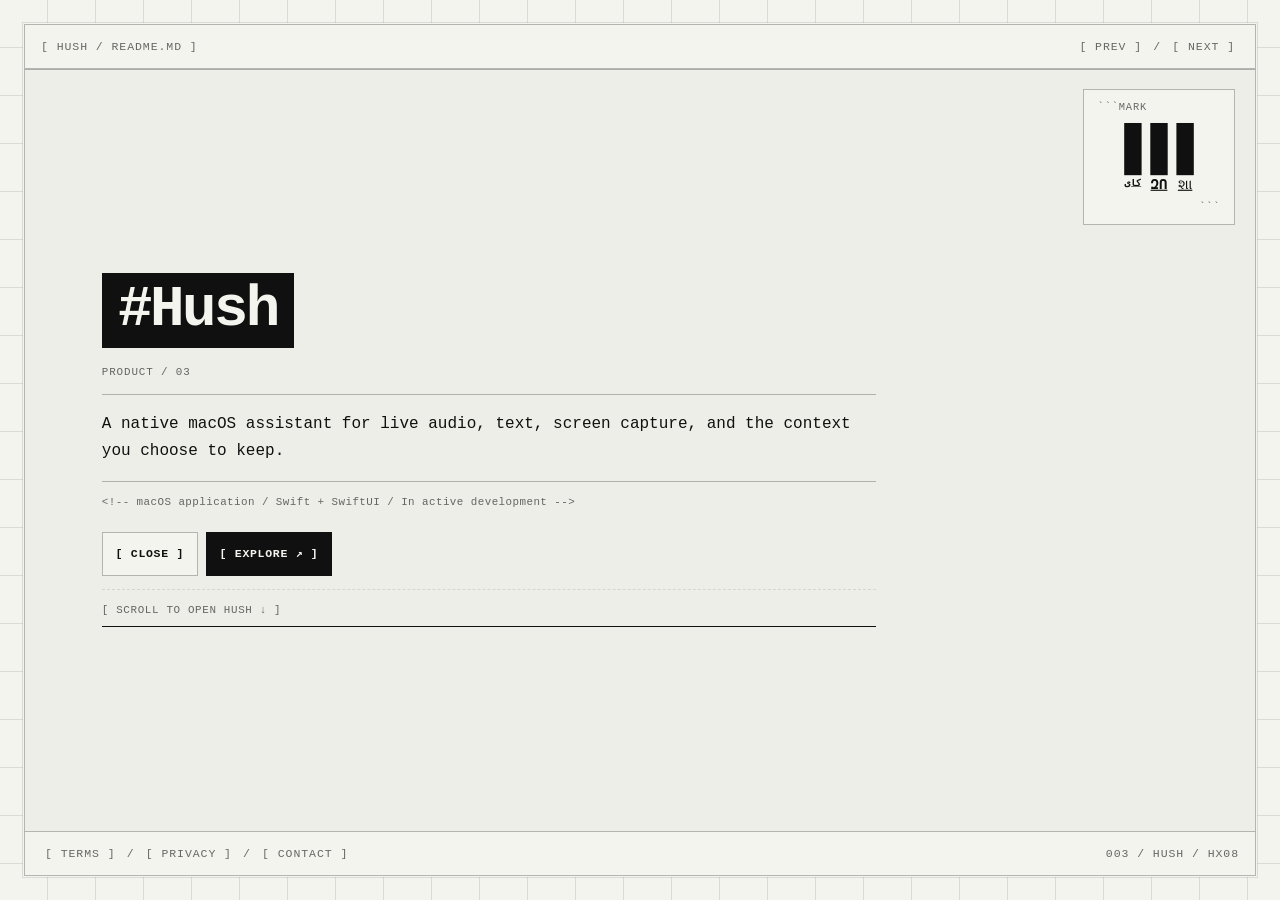
==== index.html @ 14c24385 "Sync shared story design guidance and accessible motion pause" ====
<!doctype html>
<html lang="en">
  <head>
    <meta charset="utf-8">
    <meta name="viewport" content="width=device-width, initial-scale=1">
    <meta name="color-scheme" content="light dark">
    <script>document.documentElement.classList.add("product-page-booting");</script>
    <meta name="theme-color" content="#101010" media="(prefers-color-scheme: dark)">
    <meta name="theme-color" content="#f4f4ef" media="(prefers-color-scheme: light)">
    <title>Hush — Kaizōsha</title>
    <meta name="description" content="Hush is a native macOS assistant for live audio, text, screen capture, and the context you choose to keep.">
    <meta name="author" content="Kaizōsha">
    <meta name="creator" content="Kaizōsha">
    <meta name="publisher" content="Kaizōsha">
    <meta name="robots" content="index, follow, max-image-preview:large">
    <meta name="application-name" content="Hush">
    <link rel="icon" type="image/png" sizes="1024x1024" href="/icon.png?v=20260820-compact-mark">
    <link rel="icon" type="image/svg+xml" sizes="any" href="/icon.svg?v=20260820-live-text-mark">
    <link rel="apple-touch-icon" href="/icon.png?v=20260820-compact-mark">
    <link rel="manifest" href="/site.webmanifest?v=20260820-live-text-icon">
    <link rel="canonical" href="https://hush.kaizosha.org/">
    <meta property="og:title" content="Hush — Kaizōsha">
    <meta property="og:description" content="A native macOS assistant for live audio, text, screen capture, and the context you choose to keep.">
    <meta property="og:type" content="website">
    <meta property="og:url" content="https://hush.kaizosha.org/">
    <meta property="og:site_name" content="Hush by Kaizōsha">
    <meta property="og:locale" content="en_US">
    <meta property="og:image" content="https://hush.kaizosha.org/assets/media/social/hush-social-card.png">
    <meta property="og:image:secure_url" content="https://hush.kaizosha.org/assets/media/social/hush-social-card.png">
    <meta property="og:image:type" content="image/png">
    <meta property="og:image:width" content="1200">
    <meta property="og:image:height" content="630">
    <meta property="og:image:alt" content="Hush presented in a framed, two-tone README canvas">
    <meta name="twitter:card" content="summary_large_image">
    <meta name="twitter:title" content="Hush — Kaizōsha">
    <meta name="twitter:description" content="A native macOS assistant for live audio, text, screen capture, and the context you choose to keep.">
    <meta name="twitter:image" content="https://hush.kaizosha.org/assets/media/social/hush-social-card.png">
    <meta name="twitter:image:alt" content="Hush presented in a framed, two-tone README canvas">
    <meta name="twitter:site" content="@KaizoshaX">
    <link rel="sitemap" type="application/xml" title="Sitemap" href="/sitemap.xml">
    <script type="application/ld+json">
      {
        "@context": "https://schema.org",
        "@type": "SoftwareApplication",
        "name": "Hush",
        "description": "A native macOS assistant for live audio, text, screen capture, and the context a person chooses to keep.",
        "url": "https://hush.kaizosha.org/",
        "downloadUrl": "https://github.com/Kaizosha/Hush/releases/tag/HX08",
        "sameAs": "https://github.com/Kaizosha/Hush",
        "applicationCategory": "ProductivityApplication",
        "operatingSystem": "macOS 14.4 or later",
        "softwareVersion": "HX08",
        "author": {
          "@type": "Organization",
          "name": "Kaizōsha",
          "url": "https://kaizosha.org/"
        }
      }
    </script>
    <link rel="stylesheet" href="/assets/styles/brand.css?v=20260828-language-catalog-43">
    <link rel="stylesheet" href="/assets/styles/markdown.css?v=20260821-product-bars-v4">
    <link rel="stylesheet" href="/assets/styles/product-continuation.css?v=20260821-seamless-handoff-v2">
    <script src="/assets/scripts/site-motion.js?v=20260818-dynamic-grid" defer></script>
    <script src="/assets/scripts/brand-language-intro.js?v=20260830-motion-pause-43" defer></script>
  </head>
  <body data-page-family="directory" data-page="hush">
    <a class="skip-link" href="#hush-detail">Skip to Hush details</a>
    <main
      class="home-main product-main"
      id="main-content"
      data-file="HUSH / README.md"
      data-active-product="Hush"
      data-active-slot="bottom-left"
      data-default-slot="bottom-left"
      tabindex="-1"
      aria-labelledby="product-title"
    >
      <header class="home-toolbar">
        <span class="home-toolbar__file" aria-hidden="true">[ HUSH / README.md ]</span>
        <nav class="home-pagination product-return" aria-label="Product navigation">
          <a href="https://sekai.kaizosha.org/" data-product-previous aria-label="Open the previous Kaizōsha product, Sekai">[ PREV ]</a>
          <span aria-hidden="true">/</span>
          <a href="https://modscan.kaizosha.org/" data-product-next aria-label="Open the next Kaizōsha product, ModScan">[ NEXT ]</a>
        </nav>
      </header>

      <div class="home-products has-active" role="list" aria-label="Kaizōsha products">
        <article class="product-cell" data-product-slot="top-left" role="listitem" aria-hidden="true">
          <div class="product-cell__content"><h2 class="product-cell__heading"><span class="product-cell__name">Together</span></h2></div>
        </article>

        <article class="product-cell" data-product-slot="top-right" role="listitem" aria-hidden="true">
          <div class="product-cell__content"><h2 class="product-cell__heading"><span class="product-cell__name">Sekai</span></h2></div>
        </article>

        <article class="product-cell is-active" data-product-slot="bottom-left" role="listitem">
          <div
            class="product-cell__content product-scroll"
            id="hush-detail"
            role="region"
            aria-labelledby="product-title"
            tabindex="0"
          >
            <div class="product-lead">
              <h1 class="product-cell__heading" id="product-title">
                <span class="product-cell__name">Hush</span>
              </h1>
              <div class="product-cell__detail" id="product-detail-hush">
                <p class="product-cell__eyebrow" aria-hidden="true">product / 03</p>
                <p class="product-cell__description">
                  A native macOS assistant for live audio, text, screen capture, and the context you choose to keep.
                </p>
                <p class="product-cell__meta">macOS application / Swift + SwiftUI / In active development</p>
                <div class="product-cell__actions">
                  <a href="https://kaizosha.org/" aria-label="Close Hush and return to the Kaizōsha product directory">[ CLOSE ]</a>
                  <a class="product-cell__explore" href="#about" aria-label="Explore Hush details">[ EXPLORE ↗ ]</a>
                </div>
                <a class="product-cell__scroll-cue product-cue" href="#about" data-product-cue>[ SCROLL TO OPEN Hush ↓ ]</a>
              </div>
            </div>

            <div class="product-continuation">
              <section class="product-section" id="about" aria-labelledby="about-title">
                <p class="product-section__index" aria-hidden="true">01 / ABOUT</p>
                <h2 class="product-section__title" id="about-title">Stay in the moment</h2>
                <p>
                  HUSH is a native macOS assistant for live audio, text, screen capture, and the context you choose to keep.
                </p>
                <p>
                  Use the lightweight overlay for quick Live, Text, and Capture interactions, then move into the full app for longer conversations, session review, and settings.
                </p>
                <ol class="product-steps">
                  <li>Choose microphone audio, system audio, text, a screen capture, or a supported file.</li>
                  <li>Review the context you intend to use.</li>
                  <li>Ask an OpenAI model connected with your own account.</li>
                  <li>Return to locally stored sessions when the work continues.</li>
                </ol>
              </section>

              <section class="product-section" id="capabilities" aria-labelledby="capabilities-title">
                <p class="product-section__index" aria-hidden="true">02 / CAPABILITIES</p>
                <h2 class="product-section__title" id="capabilities-title">One assistant, two surfaces</h2>
                <dl class="product-data">
                  <div>
                    <dt>Live</dt>
                    <dd>Listen through the microphone, system audio, or both. With an OpenAI account connected, HUSH uses OpenAI Realtime for live audio and responses; Apple speech transcription is available as a fallback.</dd>
                  </div>
                  <div>
                    <dt>Text</dt>
                    <dd>Send text prompts and receive streaming responses from the OpenAI models available to the account you configure.</dd>
                  </div>
                  <div>
                    <dt>Capture</dt>
                    <dd>Add a screen selection, window, image, or supported file when the question needs visual or document context.</dd>
                  </div>
                  <div>
                    <dt>Sessions</dt>
                    <dd>Search, pin, reopen, archive, delete, and branch session history stored on your Mac.</dd>
                  </div>
                  <div>
                    <dt>Discretion</dt>
                    <dd>Control Dock presence, screen-capture visibility, desktop overview behavior, opacity, input passthrough, and window level within the limits of macOS.</dd>
                  </div>
                </dl>
              </section>

              <section class="product-section" id="privacy" aria-labelledby="privacy-title">
                <p class="product-section__index" aria-hidden="true">03 / PRIVACY</p>
                <h2 class="product-section__title" id="privacy-title">Local history, connected intelligence</h2>
                <p>
                  HUSH stores session history on your Mac and keeps provider keys in Keychain by default. It is not a fully local AI app.
                </p>
                <p>
                  When you use OpenAI-backed features, the prompts, captures, files, audio, and conversation context needed for the request are sent directly to OpenAI under the account you connect. Apple speech services can handle fallback transcription according to the capabilities and settings of your Mac.
                </p>
                <p>
                  Use Live and Capture only when you have permission to record or share the material involved.
                </p>
                <p class="product-section__action">
                  <a href="/privacy">[ READ THE HUSH PRIVACY NOTICE → ]</a>
                </p>
              </section>

              <section class="product-section" id="availability" aria-labelledby="availability-title">
                <p class="product-section__index" aria-hidden="true">04 / AVAILABILITY</p>
                <h2 class="product-section__title" id="availability-title">HX08 and the work ahead</h2>
                <dl class="product-data">
                  <div>
                    <dt>Download</dt>
                    <dd>HX08 is the latest public packaged build and requires macOS 14.4 or later.</dd>
                  </div>
                  <div>
                    <dt>Status</dt>
                    <dd>In active development. The public source repository contains work newer than HX08.</dd>
                  </div>
                  <div>
                    <dt>Source</dt>
                    <dd>Public for inspection. No open-source software license is currently published.</dd>
                  </div>
                </dl>
                <div class="product-section__actions">
                  <a href="https://github.com/Kaizosha/Hush/releases/tag/HX08" target="_blank" rel="noopener noreferrer">[ DOWNLOAD HX08 ↗ ]</a>
                  <a href="https://github.com/Kaizosha/Hush" target="_blank" rel="noopener noreferrer">[ VIEW SOURCE ↗ ]</a>
                </div>
              </section>

              <p class="product-eof" aria-label="End of Hush product details">005 / HUSH / EOF</p>
            </div>
          </div>
        </article>

        <article class="product-cell" data-product-slot="bottom-right" role="listitem" aria-hidden="true">
          <div class="product-cell__content"><h2 class="product-cell__heading"><span class="product-cell__name">ModScan</span></h2></div>
        </article>
      </div>

      <script>
        (() => {
          const root = document.documentElement;

          try {
            const allowedSlots = new Set([
              "top-left",
              "top-right",
              "bottom-left",
              "bottom-right",
            ]);
            const main = document.querySelector(".home-main[data-default-slot]");
            const currentUrl = new URL(window.location.href);
            const requestedSlot = currentUrl.searchParams.get("slot");
            const requestedScroll = Number.parseFloat(
              currentUrl.searchParams.get("scroll") ?? "",
            );
            const defaultSlot = main?.dataset.defaultSlot;

            if (
              main &&
              allowedSlots.has(requestedSlot) &&
              allowedSlots.has(defaultSlot)
            ) {
              const activeCell = main.querySelector(".product-cell.is-active");
              const previousSlot = activeCell?.dataset.productSlot;
              const destinationCell = main.querySelector(
                `.product-cell[data-product-slot="${requestedSlot}"]`,
              );

              if (
                activeCell &&
                destinationCell &&
                previousSlot !== requestedSlot
              ) {
                destinationCell.dataset.productSlot = previousSlot;
                activeCell.dataset.productSlot = requestedSlot;
              }

              main.dataset.activeSlot = requestedSlot;
            }

            const scrollRegion = main?.querySelector(".product-scroll, .together-scroll");

            if (
              scrollRegion &&
              Number.isFinite(requestedScroll) &&
              requestedScroll > 0
            ) {
              scrollRegion.scrollTo({ top: requestedScroll, behavior: "instant" });
            }

            const cue = main?.querySelector("[data-product-cue]");
            const productName = main?.dataset.activeProduct ?? "product";

            if (cue) {
              cue.textContent = window.matchMedia(
                "(hover: hover) and (pointer: fine)",
              ).matches
                ? `[ SCROLL TO OPEN ${productName} ↓ ]`
                : `[ SWIPE UP TO OPEN ${productName} ↑ ]`;
            }
          } finally {
            root.classList.remove("product-page-booting");
          }
        })();
      </script>
      <script src="/assets/scripts/product-continuation.js?v=20260821-seamless-handoff-v4"></script>

      <a class="home-logo is-ready" href="https://kaizosha.org/" aria-label="Return to Kaizōsha">
        <span class="brand-lockup" aria-hidden="true">
          <span class="brand-lockup__mark">
            <span class="brand-lockup__unit"><span class="brand-lockup__bar"></span><span class="brand-lockup__glyph">改</span></span>
            <span class="brand-lockup__unit"><span class="brand-lockup__bar"></span><span class="brand-lockup__glyph">造</span></span>
            <span class="brand-lockup__unit"><span class="brand-lockup__bar"></span><span class="brand-lockup__glyph">社</span></span>
          </span>
        </span>
      </a>

      <footer class="home-statusbar">
        <nav class="home-legal" aria-label="Company pages">
          <a href="https://kaizosha.org/terms" aria-label="Terms">
            <span class="home-legal__full">[ TERMS ]</span>
            <span class="home-legal__compact" aria-hidden="true">[ T ]</span>
          </a>
          <span aria-hidden="true">/</span>
          <a href="/privacy" aria-label="Hush privacy">
            <span class="home-legal__full">[ PRIVACY ]</span>
            <span class="home-legal__compact" aria-hidden="true">[ P ]</span>
          </a>
          <span aria-hidden="true">/</span>
          <a href="https://kaizosha.org/contact" aria-label="Contact Kaizōsha">
            <span class="home-legal__full">[ CONTACT ]</span>
            <span class="home-legal__compact" aria-hidden="true">[ C ]</span>
          </a>
        </nav>
        <span class="home-statusbar__product" aria-hidden="true">003 / HUSH / HX08</span>
      </footer>
    </main>
  </body>
</html>
---- assets/styles/brand.css ----
.brand-lockup {
  display: inline-flex;
  color: currentColor;
  text-decoration: none;
}

.brand-lockup__mark {
  display: flex;
  align-items: flex-start;
  gap: 15px;
  color: currentColor;
}

.brand-lockup__unit {
  display: flex;
  width: 30px;
  flex-direction: column;
  align-items: center;
}

.brand-lockup__bar {
  width: 30px;
  height: 90px;
  background: currentColor;
}

.brand-lockup__glyph {
  margin-top: 5px;
  min-height: 24px;
  color: currentColor;
  font-size: 24px;
  font-weight: 600;
  line-height: 1;
  text-align: center;
  unicode-bidi: isolate;
  white-space: nowrap;
}

.brand-lockup__glyph[data-brand-token-width="wide"] {
  font-size: 17px;
  letter-spacing: -0.04em;
}

.brand-lockup__glyph[data-brand-token-width="extra-wide"] {
  font-size: 14px;
  letter-spacing: -0.06em;
}

.brand-lockup__glyph[data-brand-token-width="ultra-wide"] {
  font-size: 10px;
  letter-spacing: -0.08em;
}

@media (max-width: 640px) {
  .brand-lockup__mark {
    gap: 10px;
  }

  .brand-lockup__bar {
    width: 20px;
    height: 60px;
  }

  .brand-lockup__unit {
    width: 20px;
  }

  .brand-lockup__glyph {
    margin-top: 4px;
    min-height: 16px;
    font-size: 16px;
  }

  .brand-lockup__glyph[data-brand-token-width="wide"] {
    font-size: 11px;
  }

  .brand-lockup__glyph[data-brand-token-width="extra-wide"] {
    font-size: 9px;
  }

  .brand-lockup__glyph[data-brand-token-width="ultra-wide"] {
    font-size: 6.5px;
  }
}
---- assets/styles/markdown.css ----
@property --grid-auto-x {
  syntax: "<length>";
  inherits: true;
  initial-value: 0px;
}

@property --grid-auto-y {
  syntax: "<length>";
  inherits: true;
  initial-value: 0px;
}

:root {
  color-scheme: light dark;
  --surface-rgb: 16, 16, 16;
  --ink-rgb: 244, 244, 239;
  --surface: rgb(var(--surface-rgb));
  --ink: rgb(var(--ink-rgb));
  --ink-muted: rgba(var(--ink-rgb), 0.62);
  --line: rgba(var(--ink-rgb), 0.28);
  --line-soft: rgba(var(--ink-rgb), 0.11);
  --panel: rgba(var(--ink-rgb), 0.025);
  --grid-auto-x: 0px;
  --grid-auto-y: 0px;
  --grid-shift-x: 0px;
  --grid-shift-y: 0px;
  --measure: 96ch;
  --shell: 76rem;
  --edge: clamp(0.75rem, 2vw, 1.5rem);
  --directory-edge: var(--edge);
  --pad: clamp(1rem, 2.5vw, 1.5rem);
  --speed: 180ms;
  --home-bar-height: 2.75rem;
  --product-motion: 560ms cubic-bezier(0.16, 1, 0.3, 1);
  --document-file-bar-height: 2.75rem;
  --document-file-bar-offset: 0px;
  --document-nav-height: 3rem;
  --section-bar-height: 3.25rem;
  --document-sticky-top: 0px;
  font-synthesis: none;
}

@media (prefers-color-scheme: light) {
  :root {
    --surface-rgb: 244, 244, 239;
    --ink-rgb: 16, 16, 16;
  }
}

* {
  box-sizing: border-box;
}

html {
  background: var(--surface);
  scroll-behavior: smooth;
  scrollbar-color: var(--line) var(--surface);
  -webkit-text-size-adjust: 100%;
  text-size-adjust: 100%;
}

body {
  min-height: 100vh;
  margin: 0;
  overflow-x: hidden;
  background-color: var(--surface);
  background-image:
    linear-gradient(var(--line-soft) 1px, transparent 1px),
    linear-gradient(90deg, var(--line-soft) 1px, transparent 1px);
  background-position:
    calc(-1px + var(--grid-auto-x) + var(--grid-shift-x))
    calc(-1px + var(--grid-auto-y) + var(--grid-shift-y));
  background-size: 48px 48px;
  animation: grid-drift 18s cubic-bezier(0.45, 0, 0.55, 1) infinite;
  color: var(--ink);
  font-family: ui-monospace, SFMono-Regular, Menlo, Monaco, Consolas,
    "Liberation Mono", "Courier New", monospace;
  font-size: 13px;
  font-weight: 400;
  line-height: 1.65;
  -webkit-font-smoothing: antialiased;
  text-rendering: optimizeLegibility;
}

a {
  color: inherit;
}

::selection {
  background: var(--ink);
  color: var(--surface);
}

.u-screen-reader {
  position: absolute;
  width: 1px;
  height: 1px;
  padding: 0;
  margin: -1px;
  overflow: hidden;
  clip: rect(0 0 0 0);
  clip-path: inset(50%);
  white-space: nowrap;
  border: 0;
}

.skip-link {
  position: fixed;
  z-index: 20;
  top: 0.75rem;
  left: 0.75rem;
  padding: 0.55rem 0.75rem;
  border: 1px solid var(--surface);
  outline: 1px solid var(--ink);
  background: var(--ink);
  color: var(--surface);
  text-decoration: none;
  transform: translateY(-220%);
  transition: transform var(--speed) ease;
}

.skip-link:focus {
  transform: translateY(0);
}

:where(a, button):focus-visible {
  outline: 2px solid currentColor;
  outline-offset: 0.25rem;
}

/* Homepage: a centered mark over four expandable product cells. */
body[data-page-family="directory"] {
  display: grid;
  min-height: 100vh;
  min-height: 100svh;
  padding: var(--directory-edge);
  place-items: center;
  overflow: hidden;
}

.product-page-booting body[data-page-family="directory"] {
  visibility: hidden;
}

.home-main {
  --home-frame-width: min(94vw, 70rem);
  --home-frame-height: min(76svh, 42rem);
  position: relative;
  display: grid;
  width: var(--handoff-frame-width, var(--home-frame-width));
  height: var(--handoff-frame-height, var(--home-frame-height));
  min-height: min(24rem, calc(100vh - 3rem));
  min-height: min(24rem, calc(100svh - 3rem));
  border: 1px solid var(--line);
  background-color: var(--surface);
  box-shadow:
    0 0 0 1px var(--surface),
    0 0 0 2px var(--line-soft);
  isolation: isolate;
  place-items: center;
  animation: frame-in 420ms cubic-bezier(0.22, 1, 0.36, 1) both;
}

.home-main.is-handoff-preview {
  will-change: width, height;
}

.home-main.is-handoff-preview.is-wheel-handoff {
  transition:
    width 90ms linear,
    height 90ms linear;
}

.home-main.is-handoff-resetting {
  transition:
    width 180ms cubic-bezier(0.22, 1, 0.36, 1),
    height 180ms cubic-bezier(0.22, 1, 0.36, 1);
}

.home-main.is-navigating-product {
  pointer-events: none;
  animation: none;
}

.home-intro {
  position: absolute;
  z-index: 4;
  top: 50%;
  left: 50%;
  width: min(calc(100% - 3rem), 38rem);
  max-width: none;
  max-height: calc(100% - 7rem);
  padding: 0;
  margin: 0;
  overflow: auto;
  border: 1px solid var(--line);
  background: var(--surface);
  box-shadow:
    0 0 0 1px var(--surface),
    0 0 0 2px var(--line-soft),
    0 1.5rem 3rem rgba(var(--surface-rgb), 0.28);
  color: var(--ink);
  transform: translate(-50%, -50%);
  animation: intro-in 420ms 100ms cubic-bezier(0.22, 1, 0.36, 1) both;
}

.home-intro::backdrop {
  background: transparent;
}

.home-intro:not([open]) {
  display: none;
}

.home-intro.is-closing {
  pointer-events: none;
  animation: intro-out var(--speed) ease both;
}

.home-intro__file {
  display: flex;
  min-height: 2.75rem;
  align-items: center;
  padding: 0 1rem;
  background: var(--ink);
  color: var(--surface);
  font-size: 0.72rem;
  font-weight: 700;
  letter-spacing: 0.08em;
  text-transform: uppercase;
}

.home-intro__body {
  padding: clamp(1.25rem, 3vw, 2rem);
}

.home-intro__brand {
  margin: 0 0 1rem;
  color: var(--ink-muted);
  font-size: 0.72rem;
  letter-spacing: 0.06em;
  text-transform: uppercase;
}

.home-intro h2 {
  margin: 0;
  font: inherit;
  font-size: clamp(1rem, 2vw, 1.3rem);
  font-weight: 700;
  letter-spacing: 0.02em;
}

.home-intro h2::before {
  content: "# ";
}

.home-intro [data-home-intro-title]:focus {
  outline: none;
}

.home-intro__description {
  max-width: 62ch;
  margin-top: 1.25rem;
}

.home-intro__lead {
  margin: 0;
  font-size: clamp(0.9rem, 1.5vw, 1.05rem);
  line-height: 1.6;
}

.home-intro__focus {
  margin: 1rem 0 0;
  padding-top: 1rem;
  border-top: 1px dashed var(--line-soft);
  color: var(--ink-muted);
}

.home-intro__meta {
  display: grid;
  align-items: center;
  padding-top: 1rem;
  margin-top: 1.25rem;
  border-top: 1px solid var(--line);
  color: var(--ink-muted);
  font-size: 0.72rem;
  gap: 0.75rem;
  grid-template-columns: minmax(0, 1fr) auto;
  letter-spacing: 0.04em;
  text-transform: uppercase;
}

.home-intro__email {
  display: block;
  color: var(--ink-muted);
  overflow-wrap: anywhere;
  text-transform: none;
  text-underline-offset: 0.2rem;
}

.home-intro__actions {
  display: grid;
  border-top: 1px solid var(--line);
}

.home-intro__actions button {
  min-height: 3.25rem;
  padding: 0.75rem 1rem;
  border: 0;
  background: var(--surface);
  color: var(--ink);
  cursor: pointer;
  font: inherit;
  font-weight: 700;
  letter-spacing: 0.08em;
  text-transform: uppercase;
  transition:
    background-color var(--speed) ease,
    color var(--speed) ease;
}

.home-intro__actions button:focus-visible {
  outline: 2px solid currentColor;
  outline-offset: -0.35rem;
}

.home-intro__actions button:active {
  background: var(--ink);
  color: var(--surface);
  outline-color: var(--ink);
}

.home-toolbar,
.home-statusbar {
  position: absolute;
  z-index: 2;
  right: 0;
  left: 0;
  display: flex;
  height: var(--home-bar-height);
  align-items: center;
  padding: 0 1rem;
  background: var(--surface);
  color: var(--ink-muted);
  font-size: 0.72rem;
  letter-spacing: 0.08em;
  text-transform: uppercase;
}

.home-toolbar {
  top: 0;
  justify-content: space-between;
  border-bottom: 1px solid var(--line);
}

.home-statusbar {
  bottom: 0;
  justify-content: space-between;
  border-top: 1px solid var(--line);
}

.home-toolbar__file,
.home-statusbar__product {
  display: block;
  min-width: 0;
  overflow: hidden;
  text-overflow: ellipsis;
  white-space: nowrap;
}

.home-pagination,
.home-legal {
  display: flex;
  flex: 0 0 auto;
  align-items: center;
  gap: 0.45rem;
  white-space: nowrap;
}

.home-legal__compact {
  display: none;
}

.home-pagination[hidden] {
  display: none;
}

.home-pagination button,
.home-statusbar a {
  display: inline-flex;
  min-height: 2rem;
  align-items: center;
  justify-content: center;
  margin: 0;
  padding: 0.2rem 0.25rem;
  border: 0;
  background: transparent;
  color: inherit;
  font: inherit;
  letter-spacing: inherit;
  text-decoration: none;
  text-transform: inherit;
  transition:
    background-color var(--speed) ease,
    color var(--speed) ease;
}

.home-pagination button {
  cursor: pointer;
}

.home-pagination button:hover,
.home-pagination button:focus-visible,
.home-pagination button:active,
.home-statusbar a:hover,
.home-statusbar a:focus-visible,
.home-statusbar a:active {
  background: var(--ink);
  color: var(--surface);
  outline-color: var(--ink);
}

.home-products {
  position: absolute;
  z-index: 0;
  inset: var(--home-bar-height) 0;
  display: grid;
  grid-template-columns: 50% 50%;
  grid-template-rows: 50% 50%;
  overflow: hidden;
  will-change: grid-template-columns, grid-template-rows;
  transition:
    grid-template-columns var(--product-motion),
    grid-template-rows var(--product-motion);
}

.home-main[data-active-slot="top-left"] .home-products,
.home-main[data-active-slot="bottom-left"] .home-products {
  grid-template-columns: 100% 0%;
}

.home-main[data-active-slot="top-right"] .home-products,
.home-main[data-active-slot="bottom-right"] .home-products {
  grid-template-columns: 0% 100%;
}

.home-main[data-active-slot="top-left"] .home-products,
.home-main[data-active-slot="top-right"] .home-products {
  grid-template-rows: 100% 0%;
}

.home-main[data-active-slot="bottom-left"] .home-products,
.home-main[data-active-slot="bottom-right"] .home-products {
  grid-template-rows: 0% 100%;
}

.product-cell {
  position: relative;
  min-width: 0;
  min-height: 0;
  overflow: hidden;
  background: var(--panel);
  color: var(--ink-muted);
  transition:
    border-color 240ms ease,
    background-color var(--product-motion),
    color var(--product-motion);
}

.product-cell[data-product-slot="top-left"] {
  grid-column: 1;
  grid-row: 1;
  border-right: 1px solid var(--line);
  border-bottom: 1px solid var(--line);
}

.product-cell[data-product-slot="top-right"] {
  grid-column: 2;
  grid-row: 1;
  border-bottom: 1px solid var(--line);
}

.product-cell[data-product-slot="bottom-left"] {
  grid-column: 1;
  grid-row: 2;
  border-right: 1px solid var(--line);
}

.product-cell[data-product-slot="bottom-right"] {
  grid-column: 2;
  grid-row: 2;
}

.product-cell__content {
  position: absolute;
  inset: 0;
  display: flex;
  min-width: 0;
  min-height: 0;
  flex-direction: column;
  align-items: flex-start;
  justify-content: flex-start;
  padding: clamp(1rem, 2.5vw, 1.5rem);
  transition: opacity 180ms ease;
}

.product-cell[data-product-slot="top-right"] .product-cell__content,
.product-cell[data-product-slot="bottom-right"] .product-cell__content {
  align-items: flex-end;
  text-align: right;
}

.product-cell[data-product-slot="bottom-left"] .product-cell__content,
.product-cell[data-product-slot="bottom-right"] .product-cell__content {
  justify-content: flex-end;
}

.product-cell__heading {
  max-width: calc(50% - 1rem);
  margin: 0;
  font: inherit;
}

.product-cell__name {
  display: inline-flex;
  min-height: 2rem;
  align-items: center;
  overflow-wrap: anywhere;
  color: var(--ink);
  font-weight: 600;
  letter-spacing: 0.02em;
  text-decoration-thickness: 1px;
  text-underline-offset: 0.25em;
  transition:
    background-color var(--speed) ease,
    color var(--speed) ease;
}

.product-cell__name::before {
  content: "[ ";
}

.product-cell__name::after {
  content: " ]";
}

.product-cell__name:hover,
.product-cell__name:focus-visible,
.product-cell__name:active {
  background: var(--ink);
  color: var(--surface);
  outline-color: var(--ink);
  text-decoration: none;
}

.product-cell__detail {
  width: min(72%, 52rem);
  max-width: none;
  margin-top: 1rem;
  opacity: 0;
  text-align: left;
  transform: translateY(0.75rem);
  transition:
    opacity 280ms 160ms ease,
    transform var(--product-motion);
}

.product-cell__detail[hidden] {
  display: none;
}

.product-cell__eyebrow,
.product-cell__description,
.product-cell__meta {
  margin: 0;
}

.product-cell__eyebrow {
  padding-bottom: 0.75rem;
  color: var(--ink-muted);
  font-size: 0.68rem;
  letter-spacing: 0.08em;
  text-transform: uppercase;
}

.product-cell__description {
  padding-block: 1rem;
  border-block: 1px solid var(--line);
  color: var(--ink);
  font-size: clamp(0.9rem, 1.25vw, 1.05rem);
  line-height: 1.7;
}

.product-cell__meta {
  padding-top: 0.75rem;
  color: var(--ink-muted);
  font-size: 0.68rem;
  letter-spacing: 0.04em;
}

.product-cell__meta::before {
  content: "<!-- ";
}

.product-cell__meta::after {
  content: " -->";
}

.product-cell__actions {
  display: flex;
  flex-wrap: wrap;
  margin-top: 1.25rem;
  gap: 0.5rem;
}

.product-cell__actions button,
.product-cell__actions a {
  display: inline-flex;
  min-height: 2.75rem;
  align-items: center;
  justify-content: center;
  padding: 0.55rem 0.8rem;
  border: 1px solid var(--line);
  background: var(--surface);
  color: var(--ink);
  cursor: pointer;
  font: inherit;
  font-size: 0.72rem;
  font-weight: 700;
  letter-spacing: 0.06em;
  text-decoration: none;
  text-transform: uppercase;
  transition:
    background-color var(--speed) ease,
    color var(--speed) ease;
}

.product-cell__actions .product-cell__explore {
  background: var(--ink);
  color: var(--surface);
}

.product-cell__actions button:hover,
.product-cell__actions button:focus-visible,
.product-cell__actions button:active {
  background: var(--ink);
  color: var(--surface);
  outline-color: var(--ink);
}

.product-cell__actions .product-cell__explore:hover,
.product-cell__actions .product-cell__explore:focus-visible,
.product-cell__actions .product-cell__explore:active {
  background: var(--surface);
  color: var(--ink);
  outline-color: var(--ink);
}

.product-cell__scroll-cue {
  --scroll-handoff-progress: 0;
  position: relative;
  margin: 0.85rem 0 0;
  padding: 0.7rem 0 0.45rem;
  border-top: 1px dashed var(--line-soft);
  color: var(--ink-muted);
  font-size: 0.68rem;
  letter-spacing: 0.06em;
  text-transform: uppercase;
}

.product-cell__scroll-cue::after {
  position: absolute;
  right: 0;
  bottom: 0;
  left: 0;
  height: 1px;
  background: var(--ink);
  content: "";
  transform: scaleX(var(--scroll-handoff-progress));
  transform-origin: left;
  transition: transform 80ms linear;
}

.product-cell__scroll-cue[hidden] {
  display: none;
}

.home-products.has-active .product-cell:not(.is-active) {
  pointer-events: none;
}

.home-products.has-active .product-cell:not(.is-active) .product-cell__content {
  opacity: 0;
}

.product-cell.is-active {
  border-color: transparent;
  background: var(--panel);
  color: var(--ink-muted);
}

.product-cell.is-active .product-cell__content {
  z-index: 1;
  align-items: center;
  justify-content: center;
  overflow-x: hidden;
  overflow-y: auto;
  padding: clamp(2rem, 6vw, 5.5rem);
  -ms-overflow-style: none;
  overscroll-behavior-y: contain;
  scrollbar-width: none;
  text-align: left;
}

.product-cell.is-active .product-cell__content::-webkit-scrollbar {
  display: none;
  width: 0;
  height: 0;
}

.product-cell.is-active .product-cell__heading {
  width: min(72%, 52rem);
  max-width: none;
  text-align: left;
  animation: product-detail-in 420ms 140ms cubic-bezier(0.16, 1, 0.3, 1) both;
}

.product-cell.is-active .product-cell__name {
  max-width: 100%;
  padding: 0.12em 0.28em;
  background: var(--ink);
  color: var(--surface);
  font-size: clamp(1.5rem, 4.5vw, 3.6rem);
  line-height: 1.05;
  letter-spacing: -0.045em;
  text-decoration: none;
}

.product-cell.is-active .product-cell__name:hover,
.product-cell.is-active .product-cell__name:focus-visible,
.product-cell.is-active .product-cell__name:active {
  background: var(--surface);
  box-shadow: inset 0 0 0 1px var(--ink);
  color: var(--ink);
  outline-color: var(--ink);
}

.product-cell.is-active .product-cell__name::before {
  content: "# ";
}

.product-cell.is-active .product-cell__name::after {
  content: "";
}

.product-cell.is-active .product-cell__detail {
  opacity: 1;
  transform: translateY(0);
}

.home-main[data-active-slot="top-left"]
  .product-cell.is-active
  .product-cell__content,
.home-main[data-active-slot="bottom-left"]
  .product-cell.is-active
  .product-cell__content {
  align-items: flex-start;
}

.home-main[data-active-slot="top-right"]
  .product-cell.is-active
  .product-cell__content,
.home-main[data-active-slot="bottom-right"]
  .product-cell.is-active
  .product-cell__content {
  align-items: flex-end;
}

.home-main[data-active-slot="top-right"]
  .product-cell.is-active
  :is(
    .product-cell__heading,
    .product-cell__eyebrow,
    .product-cell__meta,
    .product-cell__scroll-cue
  ),
.home-main[data-active-slot="bottom-right"]
  .product-cell.is-active
  :is(
    .product-cell__heading,
    .product-cell__eyebrow,
    .product-cell__meta,
    .product-cell__scroll-cue
  ) {
  text-align: right;
}

.home-main[data-active-slot="top-right"]
  .product-cell.is-active
  .product-cell__actions,
.home-main[data-active-slot="bottom-right"]
  .product-cell.is-active
  .product-cell__actions {
  justify-content: flex-end;
}

.home-products.is-updating .product-cell__name {
  animation: product-in 260ms cubic-bezier(0.22, 1, 0.36, 1) both;
}

.home-logo {
  appearance: none;
  position: absolute;
  z-index: 1;
  top: 50%;
  left: 50%;
  display: grid;
  width: clamp(15rem, 30vw, 21rem);
  height: clamp(14rem, 36vh, 19rem);
  min-height: 0;
  padding: 0;
  border: 1px solid var(--line);
  background: var(--surface);
  color: var(--ink);
  cursor: pointer;
  font: inherit;
  place-items: center;
  transition:
    top var(--product-motion),
    left var(--product-motion),
    width var(--product-motion),
    height var(--product-motion),
    background-color var(--speed) ease,
    color var(--speed) ease,
    transform var(--product-motion);
  transform: translate(-50%, -50%);
  animation: mark-in 520ms 80ms cubic-bezier(0.22, 1, 0.36, 1) both;
}

.home-main[data-active-product] .home-logo {
  z-index: 2;
  width: clamp(7.5rem, 12vw, 9.5rem);
  height: clamp(7rem, 18vh, 8.5rem);
}

.home-logo.is-ready {
  animation: none;
}

.home-logo .brand-lockup {
  transition: transform var(--product-motion);
}

.home-main[data-active-product] .home-logo .brand-lockup {
  transform: scale(0.58);
}

.home-main[data-active-slot="top-left"] .home-logo {
  top: calc(100% - var(--home-bar-height) - clamp(0.75rem, 2vw, 1.25rem));
  left: calc(100% - clamp(0.75rem, 2vw, 1.25rem));
  transform: translate(-100%, -100%);
}

.home-main[data-active-slot="top-right"] .home-logo {
  top: calc(100% - var(--home-bar-height) - clamp(0.75rem, 2vw, 1.25rem));
  left: clamp(0.75rem, 2vw, 1.25rem);
  transform: translate(0, -100%);
}

.home-main[data-active-slot="bottom-left"] .home-logo {
  top: calc(var(--home-bar-height) + clamp(0.75rem, 2vw, 1.25rem));
  left: calc(100% - clamp(0.75rem, 2vw, 1.25rem));
  transform: translate(-100%, 0);
}

.home-main[data-active-slot="bottom-right"] .home-logo {
  top: calc(var(--home-bar-height) + clamp(0.75rem, 2vw, 1.25rem));
  left: clamp(0.75rem, 2vw, 1.25rem);
  transform: translate(0, 0);
}

.home-logo:focus-visible {
  outline: 2px solid currentColor;
  outline-offset: 0.35rem;
}

.home-logo:active {
  background: var(--ink);
  color: var(--surface);
}

.home-logo::before,
.home-logo::after {
  position: absolute;
  color: var(--ink-muted);
  font-size: 0.65rem;
  line-height: 1;
  letter-spacing: 0.08em;
  text-transform: uppercase;
  transition: color var(--speed) ease;
}

.home-logo::before {
  content: "```mark";
  top: 0.75rem;
  left: 0.85rem;
}

.home-logo::after {
  content: "```";
  right: 0.85rem;
  bottom: 0.75rem;
}

.home-logo:active::before,
.home-logo:active::after {
  color: rgba(var(--surface-rgb), 0.62);
}

/* Content pages: one outer frame with full-width section bands. */
body[data-page-family="document"] {
  padding-block: var(--edge);
  padding-inline: var(--edge);
}

.main {
  width: min(100%, var(--shell));
  margin-inline: auto;
  border: 1px solid var(--line);
  background-color: var(--surface);
  box-shadow:
    0 0 0 1px var(--surface),
    0 0 0 2px var(--line-soft);
  counter-reset: document-section;
}

.main::before {
  content: "[ " attr(data-file) " ]";
  display: flex;
  min-height: var(--document-file-bar-height);
  align-items: center;
  padding: 0 1rem;
  background: var(--ink);
  color: var(--surface);
  font-size: 0.72rem;
  font-weight: 700;
  letter-spacing: 0.08em;
  text-transform: uppercase;
}

.document-nav {
  position: sticky;
  z-index: 12;
  top: calc(var(--document-sticky-top) + var(--document-file-bar-offset));
  display: grid;
  height: var(--document-nav-height);
  align-items: center;
  padding: 0.65rem 1rem;
  border-bottom: 1px solid var(--line);
  background: rgba(var(--surface-rgb), 0.94);
  gap: 1rem;
  grid-template-columns: minmax(0, 1fr) auto;
  transition:
    background-color var(--speed) ease,
    box-shadow var(--speed) ease;
}

body.document-is-scrolled .document-nav {
  box-shadow: 0 0.75rem 1rem rgba(var(--surface-rgb), 0.88);
}

.document-back {
  width: fit-content;
  font-weight: 600;
  white-space: nowrap;
}

.main .document-back::before {
  content: "[ ";
}

.main .document-back::after {
  content: " ]";
  opacity: 1;
}

.document-nav span {
  min-width: 0;
  overflow: hidden;
  color: var(--ink-muted);
  text-align: right;
  text-overflow: ellipsis;
  white-space: nowrap;
}

.section {
  min-width: 0;
  margin: 0;
  border-bottom: 1px solid var(--line);
  background: var(--surface);
  counter-increment: document-section;
  scroll-margin-top: calc(
    var(--document-sticky-top) + var(--document-file-bar-offset) +
      var(--document-nav-height) + var(--section-bar-height)
  );
}

.section-head {
  position: sticky;
  z-index: 10;
  top: calc(
    var(--document-sticky-top) + var(--document-file-bar-offset) +
      var(--document-nav-height)
  );
  display: grid;
  min-height: var(--section-bar-height);
  align-items: center;
  margin: 0;
  padding: 0.75rem var(--pad);
  border-bottom: 1px solid var(--line);
  background: var(--panel);
  grid-template-columns: minmax(0, 1fr) auto;
  transition:
    background-color var(--speed) ease,
    box-shadow var(--speed) ease,
    color var(--speed) ease;
}

.section-head::after {
  content: counter(document-section, decimal-leading-zero);
  min-width: 3ch;
  padding-left: 1rem;
  color: var(--ink-muted);
  text-align: right;
}

body.document-is-scrolled .section.is-current > .section-head {
  background: var(--ink);
  box-shadow: 0 0.55rem 0.85rem rgba(var(--surface-rgb), 0.72);
  color: var(--surface);
}

body.document-is-scrolled .section.is-current > .section-head::after {
  color: rgba(var(--surface-rgb), 0.62);
}

.section-title {
  min-width: 0;
  margin: 0;
  font: inherit;
  font-weight: 600;
  letter-spacing: 0.02em;
}

h1.section-title::before {
  content: "# ";
}

h2.section-title::before {
  content: "## ";
}

.body-lines {
  display: grid;
  width: min(100%, var(--measure));
  gap: 0.8rem;
  margin-inline: auto;
  padding: var(--pad);
}

.body-lines > * {
  min-width: 0;
  margin: 0;
}

.body-lines p {
  margin: 0;
}

.body-lines > p + p {
  padding-top: 0.8rem;
  border-top: 1px dashed var(--line-soft);
}

.entry-sub,
.document-meta {
  color: var(--ink-muted);
}

.document-meta::before {
  content: "<!-- ";
}

.document-meta::after {
  content: " -->";
}

.entry-head,
.entry-sub {
  display: grid;
  align-items: baseline;
  gap: 0 1ch;
  padding: 0.7rem 0.8rem;
  border: 1px solid var(--line);
  grid-template-columns: auto minmax(0, 1fr) auto;
}

.entry-head {
  background: var(--panel);
}

.entry-head::before {
  content: "-";
}

.entry-sub {
  margin-top: -0.8rem;
  border-top: 0;
  font-style: normal;
}

.entry-sub::before {
  content: ">";
}

.entry-head span:last-child,
.entry-sub span:last-child {
  color: var(--ink-muted);
  text-align: right;
}

.entry-head span:last-child::before,
.entry-sub span:last-child::before {
  content: "— ";
}

.main a,
.error-main a {
  margin-inline: -0.18ch;
  padding-inline: 0.18ch;
  overflow-wrap: anywhere;
  text-decoration: none;
  transition:
    background-color var(--speed) ease,
    color var(--speed) ease,
    opacity var(--speed) ease;
}

.main a::before,
.error-main a::before {
  content: "[";
}

.main a::after,
.error-main a::after {
  content: "](" attr(href) ")";
  opacity: 0.62;
}

.main a:hover,
.main a:focus-visible,
.main a:active,
.error-main a:hover,
.error-main a:focus-visible,
.error-main a:active {
  background: var(--ink);
  color: var(--surface);
  outline-color: var(--ink);
  text-decoration: none;
}

.document-footer {
  display: grid;
  margin: 0;
  border-top: 1px solid var(--line);
  background: var(--surface);
  grid-template-columns: repeat(4, minmax(0, 1fr));
}

.document-footer::before {
  content: "[ related.md ]";
  padding: 0.55rem 1rem;
  border-bottom: 1px solid var(--line);
  color: var(--ink-muted);
  font-size: 0.7rem;
  grid-column: 1 / -1;
  letter-spacing: 0.08em;
  text-transform: uppercase;
}

.document-footer a {
  display: grid;
  min-height: 3.25rem;
  align-items: center;
  margin-inline: 0;
  padding: 0.65rem;
  border-left: 1px solid var(--line);
  text-align: center;
}

.document-footer a:first-of-type {
  border-left: 0;
}

.document-footer [aria-current="page"] {
  background: var(--panel);
}

/* Error pages use the same framed file language. */
body[data-page-family="error"] {
  display: grid;
  min-height: 100vh;
  min-height: 100svh;
  padding: var(--edge);
  place-items: center;
}

.error-main {
  display: grid;
  width: min(100%, 42rem);
  border: 1px solid var(--line);
  background: var(--surface);
  box-shadow:
    0 0 0 1px var(--surface),
    0 0 0 2px var(--line-soft);
}

.error-main::before {
  content: "[ " attr(data-file) " ]";
  padding: 0.75rem 1rem;
  background: var(--ink);
  color: var(--surface);
  font-size: 0.72rem;
  font-weight: 700;
  letter-spacing: 0.08em;
  text-transform: uppercase;
}

.error-main h1,
.error-main p {
  margin: 0;
  padding: 0.85rem 1rem;
  font: inherit;
}

.error-main h1 {
  border-bottom: 1px solid var(--line);
  font-weight: 600;
}

.error-main p + p {
  border-top: 1px dashed var(--line-soft);
}

.error-main h1::before {
  content: "# ";
}

@keyframes frame-in {
  from {
    opacity: 0;
    transform: scale(0.985);
  }
  to {
    opacity: 1;
    transform: scale(1);
  }
}

@keyframes grid-drift {
  0%,
  100% {
    --grid-auto-x: -28px;
    --grid-auto-y: -18px;
  }
  25% {
    --grid-auto-x: 30px;
    --grid-auto-y: -12px;
  }
  50% {
    --grid-auto-x: 18px;
    --grid-auto-y: 26px;
  }
  75% {
    --grid-auto-x: -32px;
    --grid-auto-y: 20px;
  }
}

@keyframes mark-in {
  from {
    opacity: 0;
    transform: translate(-50%, calc(-50% + 0.5rem));
  }
  to {
    opacity: 1;
    transform: translate(-50%, -50%);
  }
}

@keyframes product-in {
  from {
    opacity: 0;
    transform: translateY(0.3rem);
  }
  to {
    opacity: 1;
    transform: translateY(0);
  }
}

@keyframes product-detail-in {
  from {
    opacity: 0;
    transform: translateY(0.75rem) scale(0.985);
  }
  to {
    opacity: 1;
    transform: translateY(0) scale(1);
  }
}

@keyframes intro-in {
  from {
    opacity: 0;
    transform: translate(-50%, calc(-50% + 0.5rem)) scale(0.985);
  }
  to {
    opacity: 1;
    transform: translate(-50%, -50%) scale(1);
  }
}

@keyframes intro-out {
  from {
    opacity: 1;
    transform: translate(-50%, -50%) scale(1);
  }
  to {
    opacity: 0;
    transform: translate(-50%, calc(-50% - 0.25rem)) scale(0.99);
  }
}

@media (hover: hover) and (pointer: fine) {
  .home-intro__actions button:hover,
  .home-intro__actions button:focus-visible {
    background: var(--ink);
    color: var(--surface);
    outline-color: var(--ink);
  }

  .home-logo:hover {
    background: var(--ink);
    color: var(--surface);
  }

  .home-logo:hover::before,
  .home-logo:hover::after {
    color: rgba(var(--surface-rgb), 0.62);
  }

  .section:hover > .section-head {
    background: var(--ink);
    color: var(--surface);
  }

  .section:hover > .section-head::after {
    color: rgba(var(--surface-rgb), 0.62);
  }

  .document-footer a {
    opacity: 0;
  }

  .document-footer:hover a,
  .document-footer:focus-within a {
    opacity: 1;
  }
}

@media (hover: none), (pointer: coarse) {
  .product-cell.is-active .product-cell__name,
  .product-cell.is-active .product-cell__name:hover,
  .product-cell.is-active .product-cell__name:focus-visible,
  .product-cell.is-active .product-cell__name:active {
    background: var(--ink);
    box-shadow: none;
    color: var(--surface);
  }
}

@media (min-width: 861px) {
  body[data-page-family="document"] {
    --document-file-bar-offset: var(--document-file-bar-height);
    --document-sticky-top: var(--edge);
    background-attachment: fixed;
  }

  .main::before {
    position: sticky;
    z-index: 14;
    top: var(--document-sticky-top);
  }

  body[data-page-family="document"]::before {
    position: fixed;
    z-index: 11;
    top: 0;
    right: 0;
    left: 0;
    height: var(--document-sticky-top);
    content: "";
    pointer-events: none;
    background-color: var(--surface);
    background-image:
      linear-gradient(var(--line-soft) 1px, transparent 1px),
      linear-gradient(90deg, var(--line-soft) 1px, transparent 1px);
    background-position:
      calc(-1px + var(--grid-auto-x) + var(--grid-shift-x))
      calc(-1px + var(--grid-auto-y) + var(--grid-shift-y));
    background-size: 48px 48px;
    opacity: 1;
  }
}

@media (max-width: 860px) {
  body[data-page-family="document"] {
    padding-block: var(--edge);
    padding-inline: 0;
  }

  .main {
    width: 100%;
    border-right: 0;
    border-left: 0;
    box-shadow: none;
  }
}

@media (max-width: 640px) {
  :root {
    --directory-edge: 0.75rem;
    --home-bar-height: 2.5rem;
    --document-nav-height: 2.75rem;
    --section-bar-height: 3rem;
  }

  body {
    font-size: 12px;
  }

  body[data-page-family="directory"] {
    padding: var(--directory-edge);
  }

  .home-main {
    --home-frame-width: 100%;
    --home-frame-height: min(82svh, 36rem);
    min-height: min(26rem, calc(100vh - 1.5rem));
    min-height: min(26rem, calc(100svh - 1.5rem));
  }

  .home-intro {
    width: calc(100% - 1.5rem);
    max-height: calc(100% - 6.5rem);
  }

  .home-intro__file {
    min-height: 2.5rem;
    padding-inline: 0.75rem;
    font-size: 0.62rem;
  }

  .home-intro__body {
    padding: 1rem;
  }

  .home-intro__brand {
    margin-bottom: 0.75rem;
    font-size: 0.62rem;
  }

  .home-intro__description {
    margin-top: 1rem;
  }

  .home-intro__focus {
    margin-top: 0.75rem;
    padding-top: 0.75rem;
  }

  .home-intro__meta {
    padding-top: 0.75rem;
    margin-top: 1rem;
    grid-template-columns: 1fr;
    text-transform: none;
  }

  .home-intro__actions button {
    min-height: 3rem;
  }

  .home-toolbar,
  .home-statusbar {
    height: 2.5rem;
    padding-inline: 0.75rem;
    font-size: 0.62rem;
  }

  .home-products {
    inset: var(--home-bar-height) 0;
  }

  .home-legal__full {
    display: none;
  }

  .home-legal__compact {
    display: inline;
  }

  .product-cell__content {
    padding: 0.75rem;
  }

  .product-cell__heading {
    max-width: calc(50% - 0.5rem);
  }

  .home-logo {
    width: min(68vw, 14rem);
    height: 13rem;
  }

  .home-main[data-active-product] .home-logo {
    width: 5.5rem;
    height: 5.75rem;
  }

  .home-main[data-active-product] .home-logo .brand-lockup {
    transform: scale(0.5);
  }

  .home-main[data-active-product] .home-logo::before,
  .home-main[data-active-product] .home-logo::after {
    font-size: 0.45rem;
    letter-spacing: 0;
  }

  .home-main[data-active-product] .home-logo::before {
    top: 0.35rem;
    left: 0.4rem;
  }

  .home-main[data-active-product] .home-logo::after {
    right: 0.4rem;
    bottom: 0.35rem;
  }

  .product-cell.is-active .product-cell__content {
    overflow: auto;
    overscroll-behavior-y: contain;
    padding: 1rem;
    scrollbar-width: none;
  }

  .product-cell.is-active .product-cell__heading,
  .product-cell.is-active .product-cell__detail {
    width: 100%;
    max-width: none;
  }

  .product-cell.is-active .product-cell__name {
    font-size: clamp(1.35rem, 8vw, 2.2rem);
  }

  .product-cell__detail {
    margin-top: 0.75rem;
  }

  .product-cell__eyebrow {
    padding-bottom: 0.5rem;
  }

  .product-cell__description {
    padding-block: 0.75rem;
    font-size: 0.9rem;
    line-height: 1.55;
  }

  .product-cell__meta {
    padding-top: 0.5rem;
  }

  .product-cell__actions {
    margin-top: 0.75rem;
  }

  .product-cell__scroll-cue {
    margin-top: 0.65rem;
    padding-top: 0.55rem;
    font-size: 0.62rem;
  }

  .product-cell__actions button,
  .product-cell__actions a {
    min-height: 2.75rem;
    padding: 0.45rem 0.65rem;
    font-size: 0.65rem;
  }

  .document-nav {
    padding-inline: 0.75rem;
  }

  .entry-head,
  .entry-sub {
    grid-template-columns: auto minmax(0, 1fr);
  }

  .entry-head span:last-child,
  .entry-sub span:last-child {
    grid-column: 2;
    text-align: left;
  }

  .document-footer {
    font-size: 10px;
    grid-template-columns: repeat(2, minmax(0, 1fr));
  }

  .document-footer a:nth-of-type(odd) {
    border-left: 0;
  }

  .document-footer a:nth-of-type(n + 3) {
    border-top: 1px solid var(--line);
  }
}

@media (max-height: 560px) {
  .product-cell.is-active .product-cell__content {
    justify-content: flex-start;
    padding: 1rem;
  }
}

@media (prefers-contrast: more) {
  :root {
    --ink-muted: rgba(var(--ink-rgb), 0.82);
    --line: rgba(var(--ink-rgb), 0.58);
    --line-soft: rgba(var(--ink-rgb), 0.34);
    --panel: rgba(var(--ink-rgb), 0.08);
  }
}

@media (forced-colors: active) {
  .home-main,
  .home-intro,
  .main,
  .error-main {
    box-shadow: none;
  }

  .document-footer a {
    opacity: 1;
  }
}

@media (prefers-reduced-motion: reduce) {
  html {
    scroll-behavior: auto;
  }

  *,
  *::before,
  *::after {
    scroll-behavior: auto !important;
    animation-duration: 0.01ms !important;
    animation-iteration-count: 1 !important;
    transition-duration: 0.01ms !important;
  }
}
---- assets/styles/product-continuation.css ----
/* Product continues the exact expanded product-cell grammar from kaizosha.org. */
.home-main.product-main {
  width: calc(100vw - var(--directory-edge) - var(--directory-edge));
  height: calc(100vh - var(--directory-edge) - var(--directory-edge));
  height: calc(100dvh - var(--directory-edge) - var(--directory-edge));
  min-height: 0;
  animation: none;
}

.product-main .product-cell.is-active .product-cell__heading {
  animation: none;
}

.product-main .home-products,
.product-main .product-cell,
.product-main .product-cell__content,
.product-main .product-cell__detail,
.product-main .home-logo,
.product-main .home-logo .brand-lockup {
  transition-duration: 0s;
}

.product-return a {
  display: inline-flex;
  min-height: 2rem;
  align-items: center;
  justify-content: center;
  padding: 0.2rem 0.25rem;
  border: 0;
  background: transparent;
  color: inherit;
  font: inherit;
  letter-spacing: inherit;
  text-decoration: none;
  text-transform: inherit;
  transition:
    background-color var(--speed) ease,
    color var(--speed) ease;
}

.product-return a:hover,
.product-return a:focus-visible,
.product-return a:active {
  background: var(--ink);
  color: var(--surface);
  outline-color: var(--ink);
}

.product-main .product-cell__name {
  cursor: text;
}

.product-main .product-cell.is-active .product-cell__name:hover,
.product-main .product-cell.is-active .product-cell__name:focus-visible,
.product-main .product-cell.is-active .product-cell__name:active {
  background: var(--ink);
  box-shadow: none;
  color: var(--surface);
}

.product-main .product-cell__actions a:not(.product-cell__explore):hover,
.product-main .product-cell__actions a:not(.product-cell__explore):focus-visible,
.product-main .product-cell__actions a:not(.product-cell__explore):active {
  background: var(--ink);
  color: var(--surface);
  outline-color: var(--ink);
}

.product-cell.is-active .product-scroll {
  display: block;
  overflow-x: hidden;
  overflow-y: auto;
  padding: 0;
  -ms-overflow-style: none;
  overscroll-behavior: contain;
  scroll-behavior: smooth;
  scroll-padding-block: clamp(1rem, 4vw, 3rem);
  scrollbar-width: none;
}

.product-cell.is-active .product-scroll::-webkit-scrollbar {
  display: none;
  width: 0;
  height: 0;
}

.product-scroll:focus-visible {
  outline: 2px solid var(--ink);
  outline-offset: -0.45rem;
}

.product-lead {
  display: flex;
  width: 100%;
  min-height: 100%;
  flex-direction: column;
  align-items: flex-start;
  justify-content: center;
  padding: clamp(2rem, 6vw, 5.5rem);
}

.home-main[data-active-slot="top-right"] .product-lead,
.home-main[data-active-slot="bottom-right"] .product-lead {
  align-items: flex-end;
}

.product-cue {
  --scroll-handoff-progress: 1;
  display: block;
  color: var(--ink-muted);
  text-decoration: none;
}

.product-cue:hover,
.product-cue:focus-visible,
.product-cue:active {
  color: var(--ink);
  outline-color: var(--ink);
}

.product-continuation {
  --product-continuation-gutter: clamp(2rem, 6vw, 5.5rem);
  width: 100%;
  padding-inline: var(--product-continuation-gutter) 0;
  border-top: 1px solid var(--line);
  background: var(--surface);
  color: var(--ink);
}

.home-main[data-active-slot="top-right"] .product-continuation,
.home-main[data-active-slot="bottom-right"] .product-continuation {
  padding-inline: 0 var(--product-continuation-gutter);
}

.product-section {
  width: min(72%, 52rem);
  padding: clamp(2rem, 6vw, 5.5rem) 0;
  margin-inline: 0 auto;
  border-bottom: 1px dashed var(--line-soft);
  scroll-margin-top: 1rem;
}

.home-main[data-active-slot="top-right"] .product-section,
.home-main[data-active-slot="bottom-right"] .product-section {
  margin-inline: auto 0;
}

.product-section__index {
  margin: 0 0 1rem;
  color: var(--ink-muted);
  font-size: 0.68rem;
  letter-spacing: 0.08em;
  text-transform: uppercase;
}

.product-section__title {
  margin: 0 0 1.25rem;
  font: inherit;
  font-size: clamp(1.25rem, 2.5vw, 1.8rem);
  font-weight: 600;
  letter-spacing: -0.03em;
}

.product-section__title::before {
  content: "## ";
  color: var(--ink-muted);
}

.product-section > p:not(.product-section__index, .product-section__action) {
  max-width: var(--measure);
  margin: 0;
  padding-block: 0.75rem;
  border-top: 1px solid var(--line-soft);
  line-height: 1.8;
}

.product-section__action {
  margin: 1.5rem 0 0;
}

.product-section__action a {
  display: inline-flex;
  min-height: 2.75rem;
  align-items: center;
  padding: 0.55rem 0.8rem;
  border: 1px solid var(--line);
  background: var(--ink);
  color: var(--surface);
  font-size: 0.72rem;
  font-weight: 700;
  letter-spacing: 0.04em;
  text-decoration: none;
}

.product-section__action a:hover,
.product-section__action a:focus-visible,
.product-section__action a:active {
  background: var(--surface);
  color: var(--ink);
  outline-color: var(--ink);
}

.product-section__actions {
  display: flex;
  flex-wrap: wrap;
  gap: 0.75rem;
  margin: 1.5rem 0 0;
}

.product-section__actions a {
  display: inline-flex;
  min-height: 2.75rem;
  align-items: center;
  padding: 0.55rem 0.8rem;
  border: 1px solid var(--line);
  background: var(--ink);
  color: var(--surface);
  font-size: 0.72rem;
  font-weight: 700;
  letter-spacing: 0.04em;
  text-decoration: none;
}

.product-section__actions a:hover,
.product-section__actions a:focus-visible,
.product-section__actions a:active {
  background: var(--surface);
  color: var(--ink);
  outline-color: var(--ink);
}

.product-steps {
  padding: 0;
  margin: 1.5rem 0 0;
  border-top: 1px solid var(--line);
  counter-reset: product-step;
  list-style: none;
}

.product-steps li {
  display: grid;
  padding: 0.8rem 0;
  border-bottom: 1px solid var(--line-soft);
  counter-increment: product-step;
  gap: 1rem;
  grid-template-columns: 3ch minmax(0, 1fr);
}

.product-steps li::before {
  color: var(--ink-muted);
  content: counter(product-step, decimal-leading-zero);
}

.product-data {
  margin: 1.5rem 0 0;
  border-top: 1px solid var(--line);
}

.product-data > div {
  display: grid;
  border-bottom: 1px solid var(--line-soft);
  grid-template-columns: minmax(8rem, 0.35fr) minmax(0, 1fr);
}

.product-data dt,
.product-data dd {
  margin: 0;
  padding: 0.8rem;
}

.product-data dt {
  color: var(--ink-muted);
  font-weight: 600;
}

.product-data dt::before {
  content: "- ";
}

.product-data dd {
  border-left: 1px solid var(--line-soft);
  line-height: 1.75;
}

.product-eof {
  width: min(72%, 52rem);
  padding: 1.25rem 0 8rem;
  margin: 0;
  color: var(--ink-muted);
  font-size: 0.68rem;
  letter-spacing: 0.08em;
  text-transform: uppercase;
}

.home-main[data-active-slot="top-right"] .product-eof,
.home-main[data-active-slot="bottom-right"] .product-eof {
  margin-left: auto;
}

@media (max-width: 640px) {
  .product-continuation {
    padding-inline: 0;
  }

  .product-lead {
    min-height: 100%;
    padding: 1rem;
  }

  .product-section,
  .product-eof {
    width: 100%;
  }

  .product-section {
    padding: 2rem 1rem;
  }

  .product-eof {
    padding: 1rem 1rem 7rem;
  }

  .product-data > div {
    grid-template-columns: 1fr;
  }

  .product-data dd {
    padding-top: 0;
    border-left: 0;
  }

  .product-return a {
    min-height: 2.5rem;
    font-size: 0.62rem;
  }
}

@media (max-height: 560px) {
  .product-lead {
    min-height: 100%;
    justify-content: flex-start;
    padding: 1rem;
  }
}

@media (prefers-reduced-motion: reduce) {
  .product-cell.is-active .product-scroll {
    scroll-behavior: auto;
  }
}
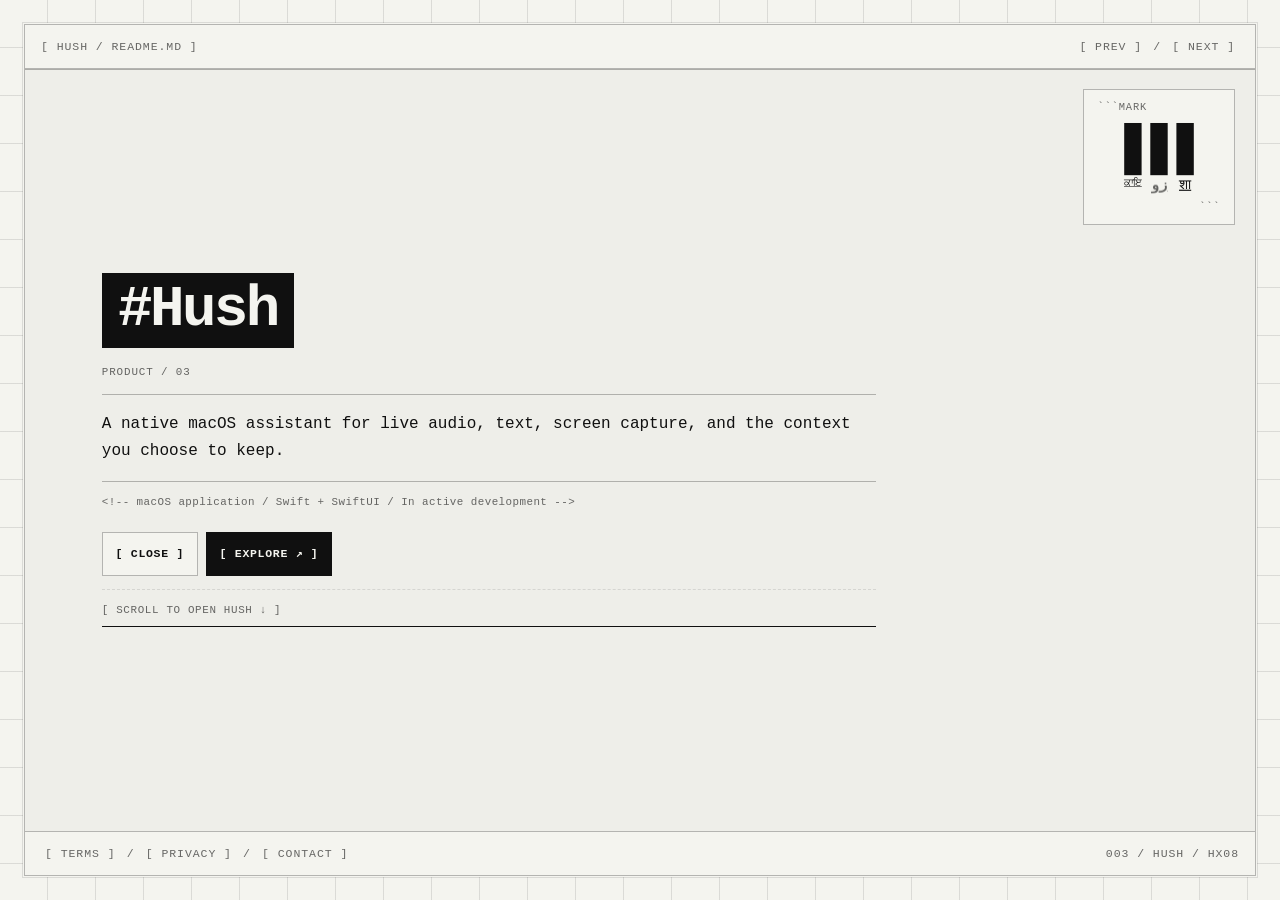
==== commit 07eadb1b: "Restrict logo animation to Indian and Japanese languages" ====
--- a/index.html
+++ b/index.html
@@ -61,7 +61,7 @@
     <link rel="stylesheet" href="/assets/styles/markdown.css?v=20260821-product-bars-v4">
     <link rel="stylesheet" href="/assets/styles/product-continuation.css?v=20260821-seamless-handoff-v2">
     <script src="/assets/scripts/site-motion.js?v=20260818-dynamic-grid" defer></script>
-    <script src="/assets/scripts/brand-language-intro.js?v=20260830-motion-pause-43" defer></script>
+    <script src="/assets/scripts/brand-language-intro.js?v=20260831-india-japan-25" defer></script>
   </head>
   <body data-page-family="directory" data-page="hush">
     <a class="skip-link" href="#hush-detail">Skip to Hush details</a>
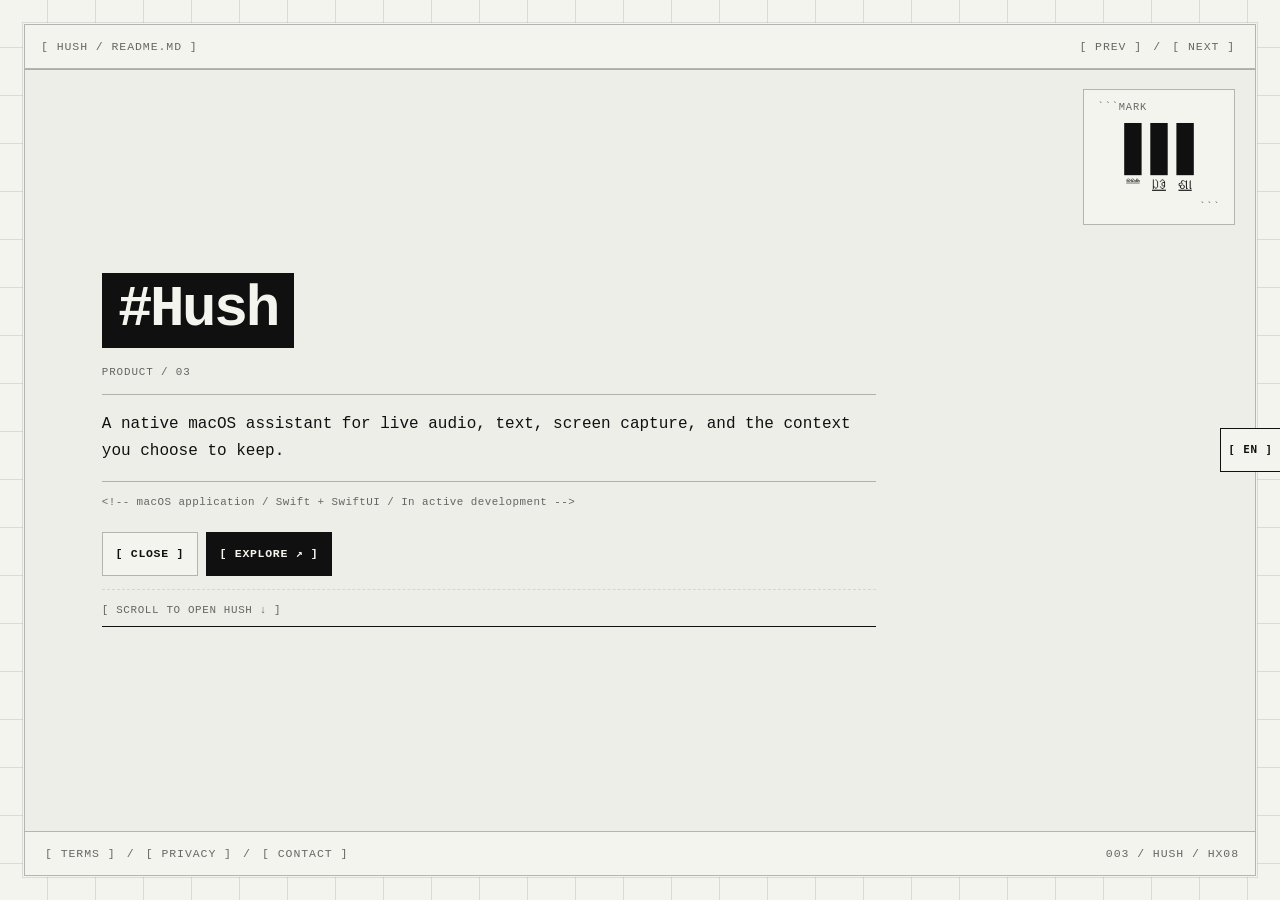
==== commit 85506337: "Add shared country-aware language picker" ====
--- a/index.html
+++ b/index.html
@@ -59,6 +59,8 @@
     </script>
     <link rel="stylesheet" href="/assets/styles/brand.css?v=20260828-language-catalog-43">
     <link rel="stylesheet" href="/assets/styles/markdown.css?v=20260821-product-bars-v4">
+    <link rel="stylesheet" href="/assets/styles/site-language.css?v=20260920-country-language-1">
+    <script src="/assets/scripts/site-language.js?v=20260920-country-language-1" defer></script>
     <link rel="stylesheet" href="/assets/styles/product-continuation.css?v=20260821-seamless-handoff-v2">
     <script src="/assets/scripts/site-motion.js?v=20260818-dynamic-grid" defer></script>
     <script src="/assets/scripts/brand-language-intro.js?v=20260831-india-japan-25" defer></script>
--- a/assets/styles/site-language.css
+++ b/assets/styles/site-language.css
@@ -0,0 +1,209 @@
+.site-language-control {
+  position: fixed;
+  z-index: 70;
+  top: 50%;
+  right: 0;
+  display: inline-flex;
+  min-width: 2.75rem;
+  min-height: 2.75rem;
+  align-items: center;
+  justify-content: center;
+  padding: 0.55rem 0.45rem;
+  border: 1px solid currentColor;
+  border-right: 0;
+  background: var(--surface, Canvas);
+  color: var(--ink, CanvasText);
+  cursor: pointer;
+  font: 700 0.68rem/1 var(--font-mono, ui-monospace, monospace);
+  letter-spacing: 0.08em;
+  text-transform: uppercase;
+  transform: translateY(-50%);
+}
+
+.site-language-control:hover,
+.site-language-control:focus-visible,
+.site-language-control[aria-expanded="true"] {
+  background: var(--ink, CanvasText);
+  color: var(--surface, Canvas);
+}
+
+.site-language-control:focus-visible {
+  outline: 2px solid currentColor;
+  outline-offset: 3px;
+}
+
+.site-language-dialog {
+  width: min(38rem, calc(100vw - 2rem));
+  max-width: none;
+  max-height: calc(100dvh - 2rem);
+  padding: 0;
+  border: 1px solid var(--ink, CanvasText);
+  border-radius: 0;
+  margin: auto;
+  background: var(--surface, Canvas);
+  color: var(--ink, CanvasText);
+  font-family: var(--font-mono, ui-monospace, monospace);
+  overflow: auto;
+}
+
+.site-language-dialog::backdrop {
+  background: rgba(0, 0, 0, 0.66);
+}
+
+.site-language-dialog__bar,
+.site-language-dialog__actions {
+  display: flex;
+  min-height: 3rem;
+  align-items: center;
+  justify-content: space-between;
+  gap: 1rem;
+  padding: 0.65rem 0.85rem;
+  background: var(--ink, CanvasText);
+  color: var(--surface, Canvas);
+  font-size: 0.72rem;
+  font-weight: 700;
+  letter-spacing: 0.08em;
+  text-transform: uppercase;
+}
+
+.site-language-dialog__body {
+  display: grid;
+  gap: 1rem;
+  padding: clamp(1rem, 4vw, 2rem);
+}
+
+.site-language-dialog__intro,
+.site-language-dialog__note,
+.site-language-dialog__status {
+  margin: 0;
+}
+
+.site-language-dialog__intro {
+  max-width: 52ch;
+  font-size: clamp(1rem, 3.8vw, 1.35rem);
+  line-height: 1.45;
+}
+
+.site-language-dialog__fields {
+  display: grid;
+  gap: 0.85rem;
+  grid-template-columns: repeat(2, minmax(0, 1fr));
+}
+
+.site-language-dialog label {
+  display: grid;
+  gap: 0.4rem;
+  color: var(--ink-muted, currentColor);
+  font-size: 0.68rem;
+  font-weight: 700;
+  letter-spacing: 0.08em;
+  text-transform: uppercase;
+}
+
+.site-language-dialog select {
+  width: 100%;
+  min-height: 3rem;
+  padding: 0.65rem 2.25rem 0.65rem 0.7rem;
+  border: 1px solid var(--line, currentColor);
+  border-radius: 0;
+  background: var(--surface, Canvas);
+  color: var(--ink, CanvasText);
+  font: inherit;
+  text-transform: none;
+}
+
+.site-language-dialog select:focus-visible {
+  outline: 2px solid currentColor;
+  outline-offset: 3px;
+}
+
+.site-language-dialog__note,
+.site-language-dialog__status {
+  color: var(--ink-muted, currentColor);
+  font-size: 0.72rem;
+  line-height: 1.55;
+}
+
+.site-language-dialog__status {
+  min-height: 1.2em;
+}
+
+.site-language-dialog__actions {
+  justify-content: flex-end;
+  background: transparent;
+  color: var(--ink, CanvasText);
+  border-top: 1px solid var(--line, currentColor);
+}
+
+.site-language-dialog__actions button {
+  min-height: 2.75rem;
+  padding: 0.55rem 0.85rem;
+  border: 1px solid currentColor;
+  border-radius: 0;
+  background: transparent;
+  color: inherit;
+  cursor: pointer;
+  font: inherit;
+  letter-spacing: inherit;
+  text-transform: inherit;
+}
+
+.site-language-dialog__actions button[type="submit"] {
+  background: var(--ink, CanvasText);
+  color: var(--surface, Canvas);
+}
+
+.site-language-dialog__actions button:focus-visible {
+  outline: 2px solid currentColor;
+  outline-offset: 3px;
+}
+
+html[dir="rtl"] .site-language-control {
+  right: auto;
+  left: 0;
+  border-right: 1px solid currentColor;
+  border-left: 0;
+}
+
+@media (max-width: 540px) {
+  .site-language-dialog__fields {
+    grid-template-columns: 1fr;
+  }
+
+  .site-language-dialog__actions {
+    justify-content: stretch;
+  }
+
+  .site-language-dialog__actions button {
+    flex: 1;
+  }
+}
+
+@media (prefers-reduced-motion: reduce) {
+  .site-language-control,
+  .site-language-dialog,
+  .site-language-dialog::backdrop {
+    scroll-behavior: auto;
+  }
+}
+
+@media (forced-colors: active) {
+  .site-language-control,
+  .site-language-dialog,
+  .site-language-dialog select,
+  .site-language-dialog__actions button {
+    border-color: CanvasText;
+  }
+
+  .site-language-dialog::backdrop {
+    background: Canvas;
+    opacity: 0.8;
+  }
+}
+
+@media print {
+  .site-language-control,
+  .site-language-dialog {
+    display: none !important;
+  }
+}
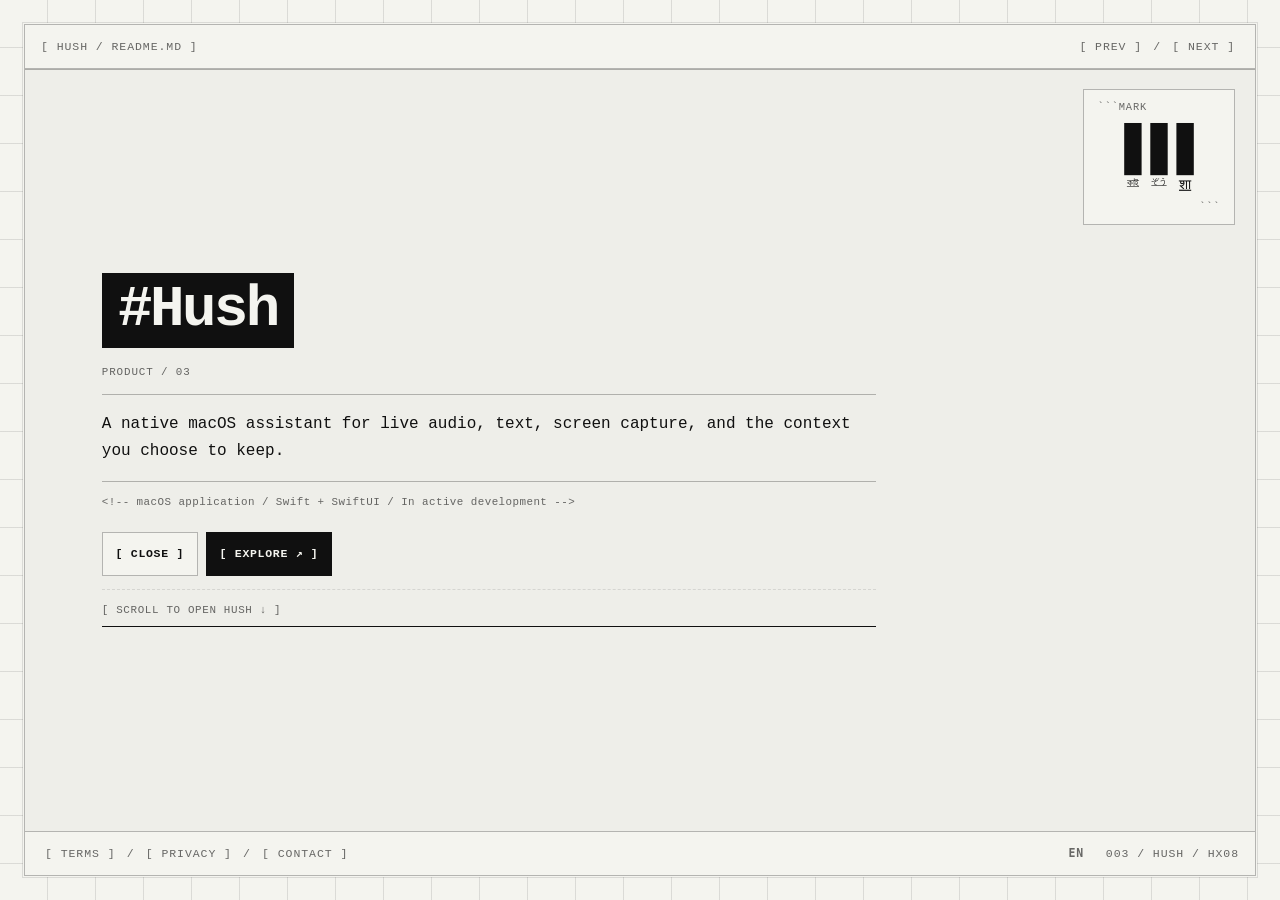
==== commit 53cdbfea: "Ship shared native language picker" ====
--- a/index.html
+++ b/index.html
@@ -58,9 +58,9 @@
       }
     </script>
     <link rel="stylesheet" href="/assets/styles/brand.css?v=20260828-language-catalog-43">
-    <link rel="stylesheet" href="/assets/styles/markdown.css?v=20260821-product-bars-v4">
-    <link rel="stylesheet" href="/assets/styles/site-language.css?v=20260920-country-language-1">
-    <script src="/assets/scripts/site-language.js?v=20260920-country-language-1" defer></script>
+    <link rel="stylesheet" href="/assets/styles/markdown.css?v=20260925-language-status-1">
+    <link rel="stylesheet" href="/assets/styles/site-language.css?v=20260925-code-only-1">
+    <script src="/assets/scripts/site-language.js?v=20260925-code-only-1" defer></script>
     <link rel="stylesheet" href="/assets/styles/product-continuation.css?v=20260821-seamless-handoff-v2">
     <script src="/assets/scripts/site-motion.js?v=20260818-dynamic-grid" defer></script>
     <script src="/assets/scripts/brand-language-intro.js?v=20260831-india-japan-25" defer></script>
@@ -312,7 +312,10 @@
             <span class="home-legal__compact" aria-hidden="true">[ C ]</span>
           </a>
         </nav>
-        <span class="home-statusbar__product" aria-hidden="true">003 / HUSH / HX08</span>
+        <span class="home-statusbar__end">
+          <span data-language-slot></span>
+          <span class="home-statusbar__product" aria-hidden="true">003 / HUSH / HX08</span>
+        </span>
       </footer>
     </main>
   </body>
--- a/assets/styles/markdown.css
+++ b/assets/styles/markdown.css
@@ -368,6 +368,14 @@
   white-space: nowrap;
 }
 
+.home-statusbar__end {
+  display: inline-flex;
+  min-width: 0;
+  align-items: center;
+  gap: 0.6rem;
+  white-space: nowrap;
+}
+
 .home-pagination,
 .home-legal {
   display: flex;
--- a/assets/styles/site-language.css
+++ b/assets/styles/site-language.css
@@ -1,209 +1,99 @@
-.site-language-control {
+.site-language-host {
+  position: relative;
+  display: inline-flex;
+  flex: 0 0 auto;
+  align-items: center;
+  min-width: 2.5rem;
+  min-height: 2rem;
+  font-family: var(--font-mono, ui-monospace, monospace);
+}
+.site-language-host--floating {
   position: fixed;
   z-index: 70;
-  top: 50%;
-  right: 0;
+  right: 0.75rem;
+  bottom: 0.75rem;
+}
+
+.site-language-code {
   display: inline-flex;
-  min-width: 2.75rem;
-  min-height: 2.75rem;
   align-items: center;
   justify-content: center;
-  padding: 0.55rem 0.45rem;
-  border: 1px solid currentColor;
-  border-right: 0;
-  background: var(--surface, Canvas);
-  color: var(--ink, CanvasText);
-  cursor: pointer;
-  font: 700 0.68rem/1 var(--font-mono, ui-monospace, monospace);
-  letter-spacing: 0.08em;
+  width: 100%;
+  min-height: inherit;
+  padding: 0.2rem;
+  font: inherit;
+  font-weight: 700;
   text-transform: uppercase;
-  transform: translateY(-50%);
 }
 
-.site-language-control:hover,
-.site-language-control:focus-visible,
-.site-language-control[aria-expanded="true"] {
+.site-language-picker {
+  position: absolute;
+  inset: 0;
+  width: 100%;
+  height: 100%;
+  margin: 0;
+  padding: 0;
+  border: 0;
+  opacity: 0;
+  cursor: pointer;
+  font: inherit;
+}
+
+.site-language-host:hover .site-language-code,
+.site-language-host:has(.site-language-picker:focus-visible) .site-language-code {
   background: var(--ink, CanvasText);
   color: var(--surface, Canvas);
 }
 
-.site-language-control:focus-visible {
+.site-language-host:has(.site-language-picker:focus-visible) {
   outline: 2px solid currentColor;
-  outline-offset: 3px;
+  outline-offset: 2px;
 }
 
-.site-language-dialog {
-  width: min(38rem, calc(100vw - 2rem));
-  max-width: none;
-  max-height: calc(100dvh - 2rem);
-  padding: 0;
-  border: 1px solid var(--ink, CanvasText);
-  border-radius: 0;
-  margin: auto;
+.site-language-picker option,
+.site-language-picker optgroup {
   background: var(--surface, Canvas);
   color: var(--ink, CanvasText);
   font-family: var(--font-mono, ui-monospace, monospace);
-  overflow: auto;
-}
-
-.site-language-dialog::backdrop {
-  background: rgba(0, 0, 0, 0.66);
-}
-
-.site-language-dialog__bar,
-.site-language-dialog__actions {
-  display: flex;
-  min-height: 3rem;
-  align-items: center;
-  justify-content: space-between;
-  gap: 1rem;
-  padding: 0.65rem 0.85rem;
-  background: var(--ink, CanvasText);
-  color: var(--surface, Canvas);
-  font-size: 0.72rem;
-  font-weight: 700;
-  letter-spacing: 0.08em;
-  text-transform: uppercase;
-}
-
-.site-language-dialog__body {
-  display: grid;
-  gap: 1rem;
-  padding: clamp(1rem, 4vw, 2rem);
-}
-
-.site-language-dialog__intro,
-.site-language-dialog__note,
-.site-language-dialog__status {
-  margin: 0;
-}
-
-.site-language-dialog__intro {
-  max-width: 52ch;
-  font-size: clamp(1rem, 3.8vw, 1.35rem);
-  line-height: 1.45;
-}
-
-.site-language-dialog__fields {
-  display: grid;
-  gap: 0.85rem;
-  grid-template-columns: repeat(2, minmax(0, 1fr));
-}
-
-.site-language-dialog label {
-  display: grid;
-  gap: 0.4rem;
-  color: var(--ink-muted, currentColor);
-  font-size: 0.68rem;
-  font-weight: 700;
-  letter-spacing: 0.08em;
-  text-transform: uppercase;
-}
-
-.site-language-dialog select {
-  width: 100%;
-  min-height: 3rem;
-  padding: 0.65rem 2.25rem 0.65rem 0.7rem;
-  border: 1px solid var(--line, currentColor);
-  border-radius: 0;
-  background: var(--surface, Canvas);
-  color: var(--ink, CanvasText);
-  font: inherit;
   text-transform: none;
 }
 
-.site-language-dialog select:focus-visible {
-  outline: 2px solid currentColor;
-  outline-offset: 3px;
+.site-language-status {
+  position: absolute;
+  width: 1px;
+  height: 1px;
+  overflow: hidden;
+  clip: rect(0 0 0 0);
+  clip-path: inset(50%);
+  white-space: nowrap;
 }
 
-.site-language-dialog__note,
-.site-language-dialog__status {
-  color: var(--ink-muted, currentColor);
-  font-size: 0.72rem;
-  line-height: 1.55;
-}
-
-.site-language-dialog__status {
-  min-height: 1.2em;
-}
-
-.site-language-dialog__actions {
-  justify-content: flex-end;
-  background: transparent;
-  color: var(--ink, CanvasText);
-  border-top: 1px solid var(--line, currentColor);
-}
-
-.site-language-dialog__actions button {
-  min-height: 2.75rem;
-  padding: 0.55rem 0.85rem;
-  border: 1px solid currentColor;
-  border-radius: 0;
-  background: transparent;
-  color: inherit;
-  cursor: pointer;
-  font: inherit;
-  letter-spacing: inherit;
-  text-transform: inherit;
-}
-
-.site-language-dialog__actions button[type="submit"] {
-  background: var(--ink, CanvasText);
-  color: var(--surface, Canvas);
-}
-
-.site-language-dialog__actions button:focus-visible {
-  outline: 2px solid currentColor;
-  outline-offset: 3px;
-}
-
-html[dir="rtl"] .site-language-control {
+html[dir="rtl"] .site-language-host--floating {
   right: auto;
-  left: 0;
-  border-right: 1px solid currentColor;
-  border-left: 0;
+  left: 0.75rem;
 }
 
 @media (max-width: 540px) {
-  .site-language-dialog__fields {
-    grid-template-columns: 1fr;
+  .site-language-host--floating {
+    right: 0.5rem;
+    bottom: 0.5rem;
   }
 
-  .site-language-dialog__actions {
-    justify-content: stretch;
+  html[dir="rtl"] .site-language-host--floating {
+    right: auto;
+    left: 0.5rem;
   }
 
-  .site-language-dialog__actions button {
-    flex: 1;
-  }
-}
-
-@media (prefers-reduced-motion: reduce) {
-  .site-language-control,
-  .site-language-dialog,
-  .site-language-dialog::backdrop {
-    scroll-behavior: auto;
-  }
 }
 
 @media (forced-colors: active) {
-  .site-language-control,
-  .site-language-dialog,
-  .site-language-dialog select,
-  .site-language-dialog__actions button {
-    border-color: CanvasText;
-  }
-
-  .site-language-dialog::backdrop {
-    background: Canvas;
-    opacity: 0.8;
+  .site-language-host {
+    border: 1px solid CanvasText;
   }
 }
 
 @media print {
-  .site-language-control,
-  .site-language-dialog {
+  .site-language-host {
     display: none !important;
   }
 }
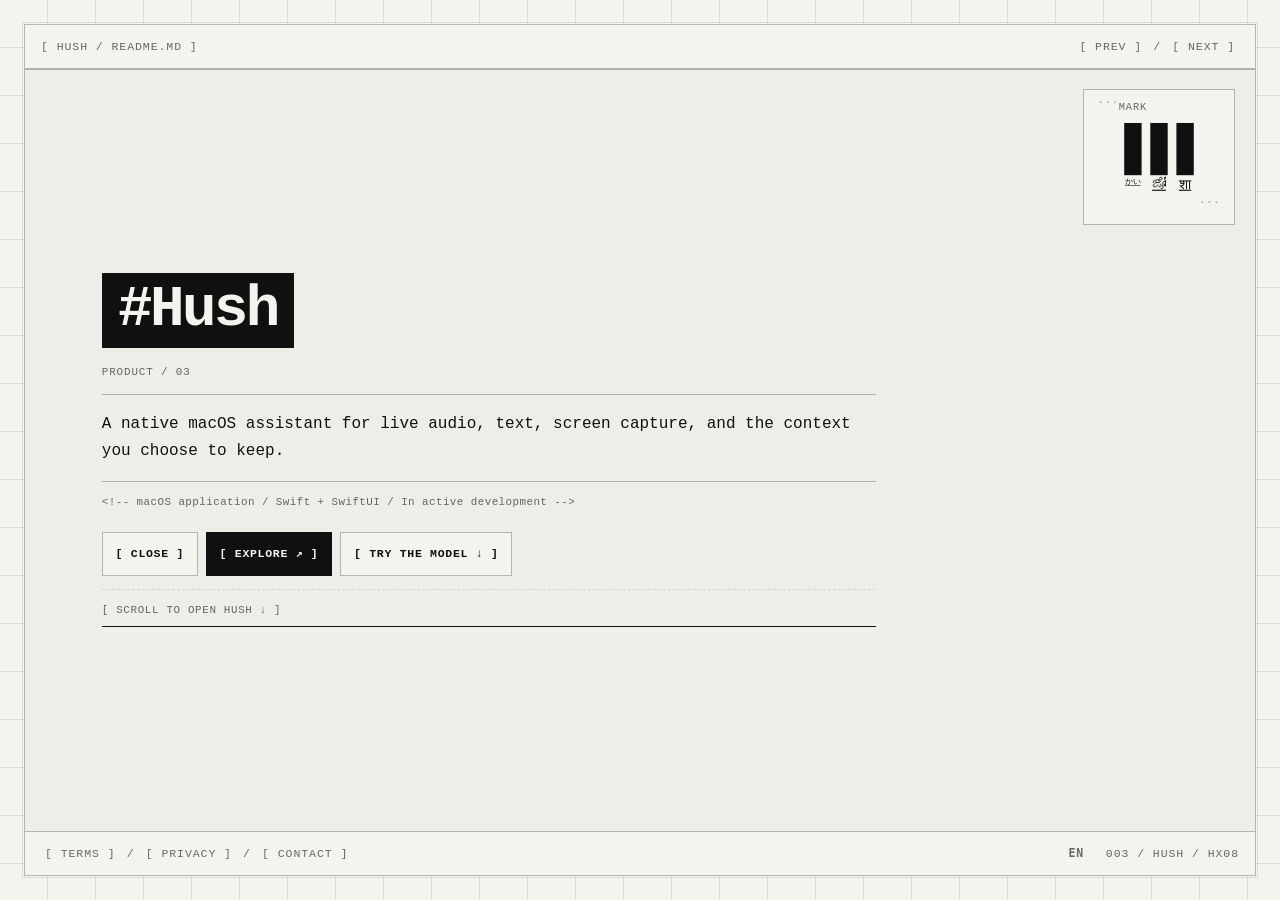
==== commit a264988d: "Add interactive context console model" ====
--- a/index.html
+++ b/index.html
@@ -64,6 +64,8 @@
     <link rel="stylesheet" href="/assets/styles/product-continuation.css?v=20260821-seamless-handoff-v2">
     <script src="/assets/scripts/site-motion.js?v=20260818-dynamic-grid" defer></script>
     <script src="/assets/scripts/brand-language-intro.js?v=20260831-india-japan-25" defer></script>
+    <link rel="stylesheet" href="/assets/styles/product-model.css?v=24328f03e651">
+    <script src="/assets/scripts/product-model.js?v=1de1a062e71f" defer></script>
   </head>
   <body data-page-family="directory" data-page="hush">
     <a class="skip-link" href="#hush-detail">Skip to Hush details</a>
@@ -116,6 +118,7 @@
                 <div class="product-cell__actions">
                   <a href="https://kaizosha.org/" aria-label="Close Hush and return to the Kaizōsha product directory">[ CLOSE ]</a>
                   <a class="product-cell__explore" href="#about" aria-label="Explore Hush details">[ EXPLORE ↗ ]</a>
+                  <a href="#hush-model" data-model-link>[ TRY THE MODEL ↓ ]</a>
                 </div>
                 <a class="product-cell__scroll-cue product-cue" href="#about" data-product-cue>[ SCROLL TO OPEN Hush ↓ ]</a>
               </div>
@@ -137,6 +140,18 @@
                   <li>Ask an OpenAI model connected with your own account.</li>
                   <li>Return to locally stored sessions when the work continues.</li>
                 </ol>
+              <!-- anatomy:model:start -->
+              <figure class="product-model iso" id="hush-model" data-working-model="hush" data-no-translate aria-labelledby="hush-model-title">
+                <div class="model-heading"><span>FIG 03</span><h3 id="hush-model-title">Context console</h3></div>
+                <div class="model-plate">
+                  <svg class="iso-svg" viewBox="0 0 640 400" role="img" aria-labelledby="hush-machine-title"><title id="hush-machine-title">A context mixing desk with microphone, text, and capture channel carriages, a review drawer, a separate external provider connector, and a local session spool.</title><path class="iso-halo" d="M135.3 206.2L135.4 204.8L136 203.5L136.9 202.3L138.2 201.2L260.5 118.7L262.1 117.8L264 117.1L266 116.7L268.1 116.5L270.3 116.6L272.4 117L274.3 117.6L276 118.4L501.2 250.5L502.6 251.5L503.7 252.7L504.4 254L504.7 255.4L504.7 260.5L504.6 261.8L504 263.1L503.1 264.4L501.8 265.4L379.5 347.9L377.9 348.8L376 349.5L374 350L371.9 350.1L369.7 350L367.6 349.7L365.7 349.1L364 348.3L138.8 216.1L137.4 215.1L136.3 213.9L135.6 212.7L135.3 211.3Z"/><g class="iso-solid"><path class="iso-fill" d="M261 138.2L261.3 137.1L262 136L263.1 135.1L264.6 134.3L266.2 133.8L268 133.5L269.8 133.4L271.6 133.6L273.3 134.1L274.8 134.8L276 135.7L276.9 136.7L277.3 137.8L277.4 139L277.4 140.7L277.1 141.8L276.3 142.9L275.2 143.8L273.8 144.6L272.2 145.1L270.4 145.4L268.5 145.5L266.7 145.3L265 144.8L263.6 144.1L262.4 143.2L261.5 142.2L261 141.1L261 139.9Z"/><path class="iso-shade" data-shade="0" d="M275.2 143.8L273.8 144.6L273.8 142.9L275.2 142.1ZM277.4 140.7L277.1 141.8L277.1 140.1L277.4 139ZM277.1 141.8L276.3 142.9L276.3 141.2L277.1 140.1ZM276.3 142.9L275.2 143.8L275.2 142.1L276.3 141.2Z"/><path class="iso-shade" data-shade="1" d="M273.8 144.6L272.2 145.1L272.2 143.4L273.8 142.9ZM272.2 145.1L270.4 145.4L270.4 143.7L272.2 143.4ZM270.4 145.4L268.5 145.5L268.5 143.8L270.4 143.7Z"/><path class="iso-shade" data-shade="2" d="M268.5 145.5L266.7 145.3L266.7 143.6L268.5 143.8ZM266.7 145.3L265 144.8L265 143.1L266.7 143.6Z"/><path class="iso-shade" data-shade="3" d="M265 144.8L263.6 144.1L263.6 142.4L265 143.1ZM263.6 144.1L262.4 143.2L262.4 141.5L263.6 142.4ZM262.4 143.2L261.5 142.2L261.5 140.5L262.4 141.5ZM261.5 142.2L261 141.1L261 139.4L261.5 140.5ZM261 141.1L261 139.9L261 138.2L261 139.4Z"/><path class="iso-top" d="M275.2 142.1L273.8 142.9L272.2 143.4L270.4 143.7L268.5 143.8L266.7 143.6L265 143.1L263.6 142.4L262.4 141.5L261.5 140.5L261 139.4L261 138.2L261.3 137.1L262 136L263.1 135.1L264.6 134.3L266.2 133.8L268 133.5L269.8 133.4L271.6 133.6L273.3 134.1L274.8 134.8L276 135.7L276.9 136.7L277.3 137.8L277.4 139L277.1 140.1L276.3 141.2Z"/><path class="iso-line iso-crease" data-tone="faint" d="M277.4 139L277.1 140.1L276.3 141.2L275.2 142.1L273.8 142.9L272.2 143.4L270.4 143.7L268.5 143.8L266.7 143.6L265 143.1L263.6 142.4L262.4 141.5L261.5 140.5L261 139.4L261 138.2"/><path class="iso-line iso-edge" data-tone="lo" d="M261 138.2L261.3 137.1L262 136L263.1 135.1L264.6 134.3L266.2 133.8L268 133.5L269.8 133.4L271.6 133.6L273.3 134.1L274.8 134.8L276 135.7L276.9 136.7L277.3 137.8L277.4 139M277.4 140.7L277.1 141.8L276.3 142.9L275.2 143.8L273.8 144.6L272.2 145.1L270.4 145.4L268.5 145.5L266.7 145.3L265 144.8L263.6 144.1L262.4 143.2L261.5 142.2L261 141.1L261 139.9M261 138.2L261 139.9M277.4 139L277.4 140.7"/></g><g class="iso-solid"><path class="iso-fill" d="M263.1 134.9L263.4 134L263.9 133.3L264.8 132.6L265.8 132L267 131.6L268.3 131.4L269.6 131.4L271 131.5L272.2 131.9L273.3 132.4L274.2 133L274.8 133.8L275.2 134.6L275.2 135.5L275.2 138.9L275 139.7L274.4 140.5L273.6 141.2L272.6 141.7L271.4 142.1L270.1 142.4L268.7 142.4L267.4 142.2L266.1 141.9L265.1 141.4L264.2 140.7L263.5 140L263.2 139.2L263.1 138.3Z"/><path class="iso-shade" data-shade="0" d="M273.6 141.2L272.6 141.7L272.6 138.3L273.6 137.8ZM275.2 138.9L275 139.7L275 136.3L275.2 135.5ZM275 139.7L274.4 140.5L274.4 137.1L275 136.3ZM274.4 140.5L273.6 141.2L273.6 137.8L274.4 137.1Z"/><path class="iso-shade" data-shade="1" d="M272.6 141.7L271.4 142.1L271.4 138.7L272.6 138.3ZM271.4 142.1L270.1 142.4L270.1 138.9L271.4 138.7ZM270.1 142.4L268.7 142.4L268.7 139L270.1 138.9Z"/><path class="iso-shade" data-shade="2" d="M268.7 142.4L267.4 142.2L267.4 138.8L268.7 139ZM267.4 142.2L266.1 141.9L266.1 138.5L267.4 138.8Z"/><path class="iso-shade" data-shade="3" d="M266.1 141.9L265.1 141.4L265.1 138L266.1 138.5ZM265.1 141.4L264.2 140.7L264.2 137.3L265.1 138ZM264.2 140.7L263.5 140L263.5 136.6L264.2 137.3ZM263.5 140L263.2 139.2L263.2 135.7L263.5 136.6ZM263.2 139.2L263.1 138.3L263.1 134.9L263.2 135.7Z"/><path class="iso-top" d="M273.6 137.8L272.6 138.3L271.4 138.7L270.1 138.9L268.7 139L267.4 138.8L266.1 138.5L265.1 138L264.2 137.3L263.5 136.6L263.2 135.7L263.1 134.9L263.4 134L263.9 133.3L264.8 132.6L265.8 132L267 131.6L268.3 131.4L269.6 131.4L271 131.5L272.2 131.9L273.3 132.4L274.2 133L274.8 133.8L275.2 134.6L275.2 135.5L275 136.3L274.4 137.1Z"/><path class="iso-line iso-crease" data-tone="faint" d="M275.2 135.5L275 136.3L274.4 137.1L273.6 137.8L272.6 138.3L271.4 138.7L270.1 138.9L268.7 139L267.4 138.8L266.1 138.5L265.1 138L264.2 137.3L263.5 136.6L263.2 135.7L263.1 134.9"/><path class="iso-line iso-bevel" data-tone="faint" d="M275.2 135.5L274.4 136.2L273.9 136.9L273.2 137.5L272.3 138L271.2 138.4L270 138.6L268.8 138.6L267.5 138.5L266.4 138.2L265.4 137.7L264.6 137.1L264.1 136.4L263.7 135.7L263.1 134.9"/><path class="iso-line iso-edge" data-tone="lo" d="M263.1 134.9L263.4 134L263.9 133.3L264.8 132.6L265.8 132L267 131.6L268.3 131.4L269.6 131.4L271 131.5L272.2 131.9L273.3 132.4L274.2 133L274.8 133.8L275.2 134.6L275.2 135.5M275.2 138.9L275 139.7L274.4 140.5L273.6 141.2L272.6 141.7L271.4 142.1L270.1 142.4L268.7 142.4L267.4 142.2L266.1 141.9L265.1 141.4L264.2 140.7L263.5 140L263.2 139.2L263.1 138.3M263.1 134.9L263.1 138.3M275.2 135.5L275.2 138.9"/></g><g class="iso-solid"><path class="iso-fill" d="M156.7 208.5L157.1 207.4L157.8 206.3L158.9 205.4L160.3 204.7L161.9 204.1L163.7 203.8L165.6 203.8L167.4 204L169.1 204.5L170.6 205.2L171.8 206L172.6 207.1L173.1 208.2L173.2 209.3L173.2 211.1L172.8 212.2L172.1 213.3L171 214.2L169.6 215L167.9 215.5L166.1 215.8L164.3 215.8L162.5 215.6L160.8 215.1L159.3 214.5L158.1 213.6L157.2 212.5L156.8 211.4L156.7 210.3Z"/><path class="iso-shade" data-shade="0" d="M171 214.2L169.6 215L169.6 213.2L171 212.5ZM173.2 211.1L172.8 212.2L172.8 210.5L173.2 209.3ZM172.8 212.2L172.1 213.3L172.1 211.6L172.8 210.5ZM172.1 213.3L171 214.2L171 212.5L172.1 211.6Z"/><path class="iso-shade" data-shade="1" d="M169.6 215L167.9 215.5L167.9 213.8L169.6 213.2ZM167.9 215.5L166.1 215.8L166.1 214.1L167.9 213.8ZM166.1 215.8L164.3 215.8L164.3 214.1L166.1 214.1Z"/><path class="iso-shade" data-shade="2" d="M164.3 215.8L162.5 215.6L162.5 213.9L164.3 214.1ZM162.5 215.6L160.8 215.1L160.8 213.4L162.5 213.9Z"/><path class="iso-shade" data-shade="3" d="M160.8 215.1L159.3 214.5L159.3 212.7L160.8 213.4ZM159.3 214.5L158.1 213.6L158.1 211.9L159.3 212.7ZM158.1 213.6L157.2 212.5L157.2 210.8L158.1 211.9ZM157.2 212.5L156.8 211.4L156.8 209.7L157.2 210.8ZM156.8 211.4L156.7 210.3L156.7 208.5L156.8 209.7Z"/><path class="iso-top" d="M171 212.5L169.6 213.2L167.9 213.8L166.1 214.1L164.3 214.1L162.5 213.9L160.8 213.4L159.3 212.7L158.1 211.9L157.2 210.8L156.8 209.7L156.7 208.5L157.1 207.4L157.8 206.3L158.9 205.4L160.3 204.7L161.9 204.1L163.7 203.8L165.6 203.8L167.4 204L169.1 204.5L170.6 205.2L171.8 206L172.6 207.1L173.1 208.2L173.2 209.3L172.8 210.5L172.1 211.6Z"/><path class="iso-line iso-crease" data-tone="faint" d="M173.2 209.3L172.8 210.5L172.1 211.6L171 212.5L169.6 213.2L167.9 213.8L166.1 214.1L164.3 214.1L162.5 213.9L160.8 213.4L159.3 212.7L158.1 211.9L157.2 210.8L156.8 209.7L156.7 208.5"/><path class="iso-line iso-edge" data-tone="lo" d="M156.7 208.5L157.1 207.4L157.8 206.3L158.9 205.4L160.3 204.7L161.9 204.1L163.7 203.8L165.6 203.8L167.4 204L169.1 204.5L170.6 205.2L171.8 206L172.6 207.1L173.1 208.2L173.2 209.3M173.2 211.1L172.8 212.2L172.1 213.3L171 214.2L169.6 215L167.9 215.5L166.1 215.8L164.3 215.8L162.5 215.6L160.8 215.1L159.3 214.5L158.1 213.6L157.2 212.5L156.8 211.4L156.7 210.3M156.7 208.5L156.7 210.3M173.2 209.3L173.2 211.1"/></g><g class="iso-solid"><path class="iso-fill" d="M158.9 205.2L159.2 204.4L159.7 203.6L160.5 202.9L161.5 202.4L162.7 202L164 201.8L165.4 201.7L166.7 201.9L168 202.2L169.1 202.7L169.9 203.4L170.6 204.1L170.9 205L171 205.8L171 209.2L170.7 210.1L170.2 210.9L169.4 211.5L168.3 212.1L167.1 212.5L165.8 212.7L164.5 212.7L163.1 212.6L161.9 212.2L160.8 211.7L159.9 211.1L159.3 210.3L159 209.5L158.9 208.7Z"/><path class="iso-shade" data-shade="0" d="M169.4 211.5L168.3 212.1L168.3 208.7L169.4 208.1ZM171 209.2L170.7 210.1L170.7 206.7L171 205.8ZM170.7 210.1L170.2 210.9L170.2 207.4L170.7 206.7ZM170.2 210.9L169.4 211.5L169.4 208.1L170.2 207.4Z"/><path class="iso-shade" data-shade="1" d="M168.3 212.1L167.1 212.5L167.1 209.1L168.3 208.7ZM167.1 212.5L165.8 212.7L165.8 209.3L167.1 209.1ZM165.8 212.7L164.5 212.7L164.5 209.3L165.8 209.3Z"/><path class="iso-shade" data-shade="2" d="M164.5 212.7L163.1 212.6L163.1 209.2L164.5 209.3ZM163.1 212.6L161.9 212.2L161.9 208.8L163.1 209.2Z"/><path class="iso-shade" data-shade="3" d="M161.9 212.2L160.8 211.7L160.8 208.3L161.9 208.8ZM160.8 211.7L159.9 211.1L159.9 207.7L160.8 208.3ZM159.9 211.1L159.3 210.3L159.3 206.9L159.9 207.7ZM159.3 210.3L159 209.5L159 206.1L159.3 206.9ZM159 209.5L158.9 208.7L158.9 205.2L159 206.1Z"/><path class="iso-top" d="M169.4 208.1L168.3 208.7L167.1 209.1L165.8 209.3L164.5 209.3L163.1 209.2L161.9 208.8L160.8 208.3L159.9 207.7L159.3 206.9L159 206.1L158.9 205.2L159.2 204.4L159.7 203.6L160.5 202.9L161.5 202.4L162.7 202L164 201.8L165.4 201.7L166.7 201.9L168 202.2L169.1 202.7L169.9 203.4L170.6 204.1L170.9 205L171 205.8L170.7 206.7L170.2 207.4Z"/><path class="iso-line iso-crease" data-tone="faint" d="M171 205.8L170.7 206.7L170.2 207.4L169.4 208.1L168.3 208.7L167.1 209.1L165.8 209.3L164.5 209.3L163.1 209.2L161.9 208.8L160.8 208.3L159.9 207.7L159.3 206.9L159 206.1L158.9 205.2"/><path class="iso-line iso-bevel" data-tone="faint" d="M171 205.8L170.2 206.6L169.7 207.3L169 207.9L168 208.4L166.9 208.8L165.7 209L164.5 209L163.3 208.8L162.2 208.5L161.2 208.1L160.4 207.5L159.8 206.8L159.5 206L158.9 205.2"/><path class="iso-line iso-edge" data-tone="lo" d="M158.9 205.2L159.2 204.4L159.7 203.6L160.5 202.9L161.5 202.4L162.7 202L164 201.8L165.4 201.7L166.7 201.9L168 202.2L169.1 202.7L169.9 203.4L170.6 204.1L170.9 205L171 205.8M171 209.2L170.7 210.1L170.2 210.9L169.4 211.5L168.3 212.1L167.1 212.5L165.8 212.7L164.5 212.7L163.1 212.6L161.9 212.2L160.8 211.7L159.9 211.1L159.3 210.3L159 209.5L158.9 208.7M158.9 205.2L158.9 208.7M171 205.8L171 209.2"/></g><g class="iso-solid"><path class="iso-fill" d="M466.8 259L467.2 257.9L467.9 256.8L469 255.9L470.4 255.1L472.1 254.6L473.9 254.3L475.7 254.2L477.5 254.5L479.2 254.9L480.7 255.6L481.9 256.5L482.8 257.5L483.2 258.7L483.3 259.8L483.3 261.5L482.9 262.7L482.2 263.7L481.1 264.7L479.7 265.4L478.1 266L476.3 266.3L474.4 266.3L472.6 266.1L470.9 265.6L469.4 264.9L468.2 264L467.4 263L466.9 261.9L466.8 260.7Z"/><path class="iso-shade" data-shade="0" d="M481.1 264.7L479.7 265.4L479.7 263.7L481.1 263ZM483.3 261.5L482.9 262.7L482.9 261L483.3 259.8ZM482.9 262.7L482.2 263.7L482.2 262L482.9 261ZM482.2 263.7L481.1 264.7L481.1 263L482.2 262Z"/><path class="iso-shade" data-shade="1" d="M479.7 265.4L478.1 266L478.1 264.3L479.7 263.7ZM478.1 266L476.3 266.3L476.3 264.6L478.1 264.3ZM476.3 266.3L474.4 266.3L474.4 264.6L476.3 264.6Z"/><path class="iso-shade" data-shade="2" d="M474.4 266.3L472.6 266.1L472.6 264.4L474.4 264.6ZM472.6 266.1L470.9 265.6L470.9 263.9L472.6 264.4Z"/><path class="iso-shade" data-shade="3" d="M470.9 265.6L469.4 264.9L469.4 263.2L470.9 263.9ZM469.4 264.9L468.2 264L468.2 262.3L469.4 263.2ZM468.2 264L467.4 263L467.4 261.3L468.2 262.3ZM467.4 263L466.9 261.9L466.9 260.2L467.4 261.3ZM466.9 261.9L466.8 260.7L466.8 259L466.9 260.2Z"/><path class="iso-top" d="M481.1 263L479.7 263.7L478.1 264.3L476.3 264.6L474.4 264.6L472.6 264.4L470.9 263.9L469.4 263.2L468.2 262.3L467.4 261.3L466.9 260.2L466.8 259L467.2 257.9L467.9 256.8L469 255.9L470.4 255.1L472.1 254.6L473.9 254.3L475.7 254.2L477.5 254.5L479.2 254.9L480.7 255.6L481.9 256.5L482.8 257.5L483.2 258.7L483.3 259.8L482.9 261L482.2 262Z"/><path class="iso-line iso-crease" data-tone="faint" d="M483.3 259.8L482.9 261L482.2 262L481.1 263L479.7 263.7L478.1 264.3L476.3 264.6L474.4 264.6L472.6 264.4L470.9 263.9L469.4 263.2L468.2 262.3L467.4 261.3L466.9 260.2L466.8 259"/><path class="iso-line iso-edge" data-tone="lo" d="M466.8 259L467.2 257.9L467.9 256.8L469 255.9L470.4 255.1L472.1 254.6L473.9 254.3L475.7 254.2L477.5 254.5L479.2 254.9L480.7 255.6L481.9 256.5L482.8 257.5L483.2 258.7L483.3 259.8M483.3 261.5L482.9 262.7L482.2 263.7L481.1 264.7L479.7 265.4L478.1 266L476.3 266.3L474.4 266.3L472.6 266.1L470.9 265.6L469.4 264.9L468.2 264L467.4 263L466.9 261.9L466.8 260.7M466.8 259L466.8 260.7M483.3 259.8L483.3 261.5"/></g><g class="iso-solid"><path class="iso-fill" d="M469 255.7L469.3 254.9L469.8 254.1L470.6 253.4L471.7 252.9L472.9 252.5L474.2 252.2L475.5 252.2L476.9 252.4L478.1 252.7L479.2 253.2L480.1 253.9L480.7 254.6L481 255.4L481.1 256.3L481.1 259.7L480.8 260.6L480.3 261.3L479.5 262L478.5 262.6L477.3 263L476 263.2L474.6 263.2L473.3 263.1L472 262.7L470.9 262.2L470.1 261.6L469.4 260.8L469.1 260L469 259.1Z"/><path class="iso-shade" data-shade="0" d="M479.5 262L478.5 262.6L478.5 259.2L479.5 258.6ZM481.1 259.7L480.8 260.6L480.8 257.1L481.1 256.3ZM480.8 260.6L480.3 261.3L480.3 257.9L480.8 257.1ZM480.3 261.3L479.5 262L479.5 258.6L480.3 257.9Z"/><path class="iso-shade" data-shade="1" d="M478.5 262.6L477.3 263L477.3 259.5L478.5 259.2ZM477.3 263L476 263.2L476 259.8L477.3 259.5ZM476 263.2L474.6 263.2L474.6 259.8L476 259.8Z"/><path class="iso-shade" data-shade="2" d="M474.6 263.2L473.3 263.1L473.3 259.6L474.6 259.8ZM473.3 263.1L472 262.7L472 259.3L473.3 259.6Z"/><path class="iso-shade" data-shade="3" d="M472 262.7L470.9 262.2L470.9 258.8L472 259.3ZM470.9 262.2L470.1 261.6L470.1 258.1L470.9 258.8ZM470.1 261.6L469.4 260.8L469.4 257.4L470.1 258.1ZM469.4 260.8L469.1 260L469.1 256.6L469.4 257.4ZM469.1 260L469 259.1L469 255.7L469.1 256.6Z"/><path class="iso-top" d="M479.5 258.6L478.5 259.2L477.3 259.5L476 259.8L474.6 259.8L473.3 259.6L472 259.3L470.9 258.8L470.1 258.1L469.4 257.4L469.1 256.6L469 255.7L469.3 254.9L469.8 254.1L470.6 253.4L471.7 252.9L472.9 252.5L474.2 252.2L475.5 252.2L476.9 252.4L478.1 252.7L479.2 253.2L480.1 253.9L480.7 254.6L481 255.4L481.1 256.3L480.8 257.1L480.3 257.9Z"/><path class="iso-line iso-crease" data-tone="faint" d="M481.1 256.3L480.8 257.1L480.3 257.9L479.5 258.6L478.5 259.2L477.3 259.5L476 259.8L474.6 259.8L473.3 259.6L472 259.3L470.9 258.8L470.1 258.1L469.4 257.4L469.1 256.6L469 255.7"/><path class="iso-line iso-bevel" data-tone="faint" d="M481.1 256.3L480.3 257L479.8 257.7L479.1 258.4L478.2 258.9L477.1 259.2L475.9 259.4L474.6 259.5L473.4 259.3L472.3 259L471.3 258.5L470.5 257.9L469.9 257.3L469.6 256.5L469 255.7"/><path class="iso-line iso-edge" data-tone="lo" d="M469 255.7L469.3 254.9L469.8 254.1L470.6 253.4L471.7 252.9L472.9 252.5L474.2 252.2L475.5 252.2L476.9 252.4L478.1 252.7L479.2 253.2L480.1 253.9L480.7 254.6L481 255.4L481.1 256.3M481.1 259.7L480.8 260.6L480.3 261.3L479.5 262L478.5 262.6L477.3 263L476 263.2L474.6 263.2L473.3 263.1L472 262.7L470.9 262.2L470.1 261.6L469.4 260.8L469.1 260L469 259.1M469 255.7L469 259.1M481.1 256.3L481.1 259.7"/></g><g class="iso-solid"><path class="iso-fill" d="M362.6 329.4L362.9 328.2L363.7 327.2L364.8 326.2L366.2 325.5L367.8 324.9L369.6 324.6L371.5 324.6L373.3 324.8L375 325.3L376.4 326L377.6 326.9L378.5 327.9L379 329L379 330.2L379 331.9L378.7 333L378 334.1L376.9 335L375.4 335.8L373.8 336.3L372 336.6L370.2 336.7L368.4 336.4L366.7 336L365.2 335.3L364 334.4L363.1 333.4L362.7 332.2L362.6 331.1Z"/><path class="iso-shade" data-shade="0" d="M376.9 335L375.4 335.8L375.4 334.1L376.9 333.3ZM379 331.9L378.7 333L378.7 331.3L379 330.2ZM378.7 333L378 334.1L378 332.4L378.7 331.3ZM378 334.1L376.9 335L376.9 333.3L378 332.4Z"/><path class="iso-shade" data-shade="1" d="M375.4 335.8L373.8 336.3L373.8 334.6L375.4 334.1ZM373.8 336.3L372 336.6L372 334.9L373.8 334.6ZM372 336.6L370.2 336.7L370.2 334.9L372 334.9Z"/><path class="iso-shade" data-shade="2" d="M370.2 336.7L368.4 336.4L368.4 334.7L370.2 334.9ZM368.4 336.4L366.7 336L366.7 334.3L368.4 334.7Z"/><path class="iso-shade" data-shade="3" d="M366.7 336L365.2 335.3L365.2 333.6L366.7 334.3ZM365.2 335.3L364 334.4L364 332.7L365.2 333.6ZM364 334.4L363.1 333.4L363.1 331.7L364 332.7ZM363.1 333.4L362.7 332.2L362.7 330.5L363.1 331.7ZM362.7 332.2L362.6 331.1L362.6 329.4L362.7 330.5Z"/><path class="iso-top" d="M376.9 333.3L375.4 334.1L373.8 334.6L372 334.9L370.2 334.9L368.4 334.7L366.7 334.3L365.2 333.6L364 332.7L363.1 331.7L362.7 330.5L362.6 329.4L362.9 328.2L363.7 327.2L364.8 326.2L366.2 325.5L367.8 324.9L369.6 324.6L371.5 324.6L373.3 324.8L375 325.3L376.4 326L377.6 326.9L378.5 327.9L379 329L379 330.2L378.7 331.3L378 332.4Z"/><path class="iso-line iso-crease" data-tone="faint" d="M379 330.2L378.7 331.3L378 332.4L376.9 333.3L375.4 334.1L373.8 334.6L372 334.9L370.2 334.9L368.4 334.7L366.7 334.3L365.2 333.6L364 332.7L363.1 331.7L362.7 330.5L362.6 329.4"/><path class="iso-line iso-edge" data-tone="lo" d="M362.6 329.4L362.9 328.2L363.7 327.2L364.8 326.2L366.2 325.5L367.8 324.9L369.6 324.6L371.5 324.6L373.3 324.8L375 325.3L376.4 326L377.6 326.9L378.5 327.9L379 329L379 330.2M379 331.9L378.7 333L378 334.1L376.9 335L375.4 335.8L373.8 336.3L372 336.6L370.2 336.7L368.4 336.4L366.7 336L365.2 335.3L364 334.4L363.1 333.4L362.7 332.2L362.6 331.1M362.6 329.4L362.6 331.1M379 330.2L379 331.9"/></g><g class="iso-solid"><path class="iso-fill" d="M364.8 326.1L365 325.2L365.6 324.4L366.4 323.8L367.4 323.2L368.6 322.8L369.9 322.6L371.3 322.6L372.6 322.7L373.9 323.1L374.9 323.6L375.8 324.2L376.5 325L376.8 325.8L376.9 326.6L376.9 330.1L376.6 330.9L376.1 331.7L375.2 332.4L374.2 332.9L373 333.3L371.7 333.5L370.4 333.6L369 333.4L367.8 333.1L366.7 332.6L365.8 331.9L365.2 331.2L364.8 330.3L364.8 329.5Z"/><path class="iso-shade" data-shade="0" d="M375.2 332.4L374.2 332.9L374.2 329.5L375.2 329ZM376.9 330.1L376.6 330.9L376.6 327.5L376.9 326.6ZM376.6 330.9L376.1 331.7L376.1 328.3L376.6 327.5ZM376.1 331.7L375.2 332.4L375.2 329L376.1 328.3Z"/><path class="iso-shade" data-shade="1" d="M374.2 332.9L373 333.3L373 329.9L374.2 329.5ZM373 333.3L371.7 333.5L371.7 330.1L373 329.9ZM371.7 333.5L370.4 333.6L370.4 330.1L371.7 330.1Z"/><path class="iso-shade" data-shade="2" d="M370.4 333.6L369 333.4L369 330L370.4 330.1ZM369 333.4L367.8 333.1L367.8 329.6L369 330Z"/><path class="iso-shade" data-shade="3" d="M367.8 333.1L366.7 332.6L366.7 329.1L367.8 329.6ZM366.7 332.6L365.8 331.9L365.8 328.5L366.7 329.1ZM365.8 331.9L365.2 331.2L365.2 327.7L365.8 328.5ZM365.2 331.2L364.8 330.3L364.8 326.9L365.2 327.7ZM364.8 330.3L364.8 329.5L364.8 326.1L364.8 326.9Z"/><path class="iso-top" d="M375.2 329L374.2 329.5L373 329.9L371.7 330.1L370.4 330.1L369 330L367.8 329.6L366.7 329.1L365.8 328.5L365.2 327.7L364.8 326.9L364.8 326.1L365 325.2L365.6 324.4L366.4 323.8L367.4 323.2L368.6 322.8L369.9 322.6L371.3 322.6L372.6 322.7L373.9 323.1L374.9 323.6L375.8 324.2L376.5 325L376.8 325.8L376.9 326.6L376.6 327.5L376.1 328.3Z"/><path class="iso-line iso-crease" data-tone="faint" d="M376.9 326.6L376.6 327.5L376.1 328.3L375.2 329L374.2 329.5L373 329.9L371.7 330.1L370.4 330.1L369 330L367.8 329.6L366.7 329.1L365.8 328.5L365.2 327.7L364.8 326.9L364.8 326.1"/><path class="iso-line iso-bevel" data-tone="faint" d="M376.9 326.6L376.1 327.4L375.6 328.1L374.8 328.7L373.9 329.2L372.8 329.6L371.6 329.8L370.4 329.8L369.2 329.7L368.1 329.3L367.1 328.9L366.3 328.3L365.7 327.6L365.4 326.9L364.8 326.1"/><path class="iso-line iso-edge" data-tone="lo" d="M364.8 326.1L365 325.2L365.6 324.4L366.4 323.8L367.4 323.2L368.6 322.8L369.9 322.6L371.3 322.6L372.6 322.7L373.9 323.1L374.9 323.6L375.8 324.2L376.5 325L376.8 325.8L376.9 326.6M376.9 330.1L376.6 330.9L376.1 331.7L375.2 332.4L374.2 332.9L373 333.3L371.7 333.5L370.4 333.6L369 333.4L367.8 333.1L366.7 332.6L365.8 331.9L365.2 331.2L364.8 330.3L364.8 329.5M364.8 326.1L364.8 329.5M376.9 326.6L376.9 330.1"/></g><g class="iso-solid"><path class="iso-fill" d="M135.4 195.7L136.3 193.6L138.2 191.8L260.5 109.3L263.2 108L266.4 107.2L269.9 107.2L273.2 107.8L276 109L501.2 241.1L503.3 242.8L504.5 244.9L504.6 247L504.6 256.4L503.7 258.5L501.8 260.3L379.5 342.8L376.8 344.1L373.6 344.9L370.1 345L366.8 344.4L364 343.2L138.8 211L136.7 209.3L135.5 207.3L135.4 205.1Z"/><path class="iso-shade" data-shade="0" d="M504.6 256.4L503.7 258.5L503.7 249.1L504.6 247ZM503.7 258.5L501.8 260.3L501.8 250.9L503.7 249.1ZM501.8 260.3L379.5 342.8L379.5 333.4L501.8 250.9ZM379.5 342.8L376.8 344.1L376.8 334.7L379.5 333.4Z"/><path class="iso-shade" data-shade="1" d="M376.8 344.1L373.6 344.9L373.6 335.5L376.8 334.7ZM373.6 344.9L370.1 345L370.1 335.6L373.6 335.5Z"/><path class="iso-shade" data-shade="2" d="M370.1 345L366.8 344.4L366.8 335L370.1 335.6Z"/><path class="iso-shade" data-shade="3" d="M366.8 344.4L364 343.2L364 333.8L366.8 335ZM364 343.2L138.8 211L138.8 201.6L364 333.8ZM138.8 211L136.7 209.3L136.7 199.9L138.8 201.6ZM136.7 209.3L135.5 207.3L135.5 197.9L136.7 199.9ZM135.5 207.3L135.4 205.1L135.4 195.7L135.5 197.9Z"/><path class="iso-top" d="M501.2 241.1L503.3 242.8L504.5 244.9L504.6 247L503.7 249.1L501.8 250.9L379.5 333.4L376.8 334.7L373.6 335.5L370.1 335.6L366.8 335L364 333.8L138.8 201.6L136.7 199.9L135.5 197.9L135.4 195.7L136.3 193.6L138.2 191.8L260.5 109.3L263.2 108L266.4 107.2L269.9 107.2L273.2 107.8L276 109Z"/><path class="iso-line iso-crease" data-tone="faint" d="M504.6 247L503.7 249.1L501.8 250.9L379.5 333.4L376.8 334.7L373.6 335.5L370.1 335.6L366.8 335L364 333.8L138.8 201.6L136.7 199.9L135.5 197.9L135.4 195.7"/><path class="iso-line iso-bevel" data-tone="faint" d="M504.6 247L503 248.9L501.2 250.6L379 333.1L376.4 334.3L373.4 335L370.2 335.1L367.1 334.5L364.5 333.4L139.4 201.3L137.3 199.7L136.2 197.8L135.4 195.7"/><path class="iso-line" data-tone="faint" d="M504.6 250.5L503.7 252.5L501.8 254.3L379.5 336.8L376.8 338.2L373.6 338.9L370.1 339L366.8 338.4L364 337.2L138.8 205L136.7 203.3L135.5 201.3L135.4 199.1"/><path class="iso-line iso-edge" data-tone="lo" d="M135.4 195.7L136.3 193.6L138.2 191.8L260.5 109.3L263.2 108L266.4 107.2L269.9 107.2L273.2 107.8L276 109L501.2 241.1L503.3 242.8L504.5 244.9L504.6 247M504.6 256.4L503.7 258.5L501.8 260.3L379.5 342.8L376.8 344.1L373.6 344.9L370.1 345L366.8 344.4L364 343.2L138.8 211L136.7 209.3L135.5 207.3L135.4 205.1M504.6 247L504.6 256.4M135.4 195.7L135.4 205.1"/></g><path class="iso-line" data-tone="lo" d="M498.2 243.2L499.5 244.2L500.2 245.4L500.3 246.7L499.7 247.9L498.5 249L376.3 331.5L374.7 332.3L372.7 332.8L370.7 332.8L368.7 332.5L367 331.7L141.8 199.6L140.5 198.6L139.8 197.3L139.7 196L140.3 194.8L141.5 193.7L263.7 111.2L265.3 110.4L267.3 110L269.3 109.9L271.3 110.3L273 111Z"/><path class="iso-line" data-tone="lo" d="M269.5 113.7L269.1 113.9L268.6 114L268.2 113.9L267.7 113.8L267.3 113.6L267.1 113.3L267 113L267.2 112.7L267.4 112.4L267.8 112.3L268.3 112.2L268.8 112.2L269.3 112.3L269.6 112.5L269.8 112.8L269.9 113.1L269.8 113.4ZM496.3 246.8L495.9 247L495.4 247.1L494.9 247L494.5 246.9L494.1 246.7L493.9 246.4L493.8 246.1L494 245.8L494.2 245.5L494.6 245.4L495.1 245.3L495.6 245.3L496.1 245.4L496.4 245.6L496.6 245.9L496.7 246.2L496.6 246.5ZM145.8 197.2L145.4 197.4L144.9 197.5L144.4 197.4L143.9 197.3L143.6 197.1L143.4 196.8L143.3 196.5L143.4 196.2L143.7 196L144.1 195.8L144.6 195.7L145.1 195.7L145.5 195.8L145.9 196L146.1 196.3L146.2 196.6L146 196.9ZM372.6 330.3L372.2 330.5L371.7 330.6L371.2 330.5L370.7 330.4L370.4 330.2L370.2 329.9L370.1 329.6L370.2 329.3L370.5 329.1L370.9 328.9L371.4 328.8L371.8 328.8L372.3 328.9L372.7 329.1L372.9 329.4L373 329.7L372.8 330Z"/><g class="iso-dots" data-tone="mid"><circle cx="268.5" cy="113.1" r="0.48"/><circle cx="495.3" cy="246.2" r="0.48"/><circle cx="144.7" cy="196.6" r="0.48"/><circle cx="371.5" cy="329.7" r="0.48"/></g><g class="iso-solid"><path class="iso-fill" d="M177.9 170.3L178.4 169.3L179.3 168.4L266.3 109.7L267.7 109L269.3 108.7L271 108.6L272.7 108.9L274.1 109.5L413.2 191.2L414.3 192L414.9 193L414.9 194.1L414.9 201L414.5 202L413.5 202.9L326.5 261.6L325.2 262.3L323.5 262.7L321.8 262.7L320.2 262.4L318.7 261.8L179.6 180.1L178.5 179.3L178 178.3L177.9 177.2Z"/><path class="iso-shade" data-shade="0" d="M414.9 201L414.5 202L414.5 195.2L414.9 194.1ZM414.5 202L413.5 202.9L413.5 196.1L414.5 195.2ZM413.5 202.9L326.5 261.6L326.5 254.8L413.5 196.1ZM326.5 261.6L325.2 262.3L325.2 255.4L326.5 254.8Z"/><path class="iso-shade" data-shade="1" d="M325.2 262.3L323.5 262.7L323.5 255.8L325.2 255.4ZM323.5 262.7L321.8 262.7L321.8 255.9L323.5 255.8Z"/><path class="iso-shade" data-shade="2" d="M321.8 262.7L320.2 262.4L320.2 255.6L321.8 255.9Z"/><path class="iso-shade" data-shade="3" d="M320.2 262.4L318.7 261.8L318.7 255L320.2 255.6ZM318.7 261.8L179.6 180.1L179.6 173.3L318.7 255ZM179.6 180.1L178.5 179.3L178.5 172.4L179.6 173.3ZM178.5 179.3L178 178.3L178 171.4L178.5 172.4ZM178 178.3L177.9 177.2L177.9 170.3L178 171.4Z"/><path class="iso-top" d="M413.2 191.2L414.3 192L414.9 193L414.9 194.1L414.5 195.2L413.5 196.1L326.5 254.8L325.2 255.4L323.5 255.8L321.8 255.9L320.2 255.6L318.7 255L179.6 173.3L178.5 172.4L178 171.4L177.9 170.3L178.4 169.3L179.3 168.4L266.3 109.7L267.7 109L269.3 108.7L271 108.6L272.7 108.9L274.1 109.5Z"/><path class="iso-line iso-crease" data-tone="faint" d="M414.9 194.1L414.5 195.2L413.5 196.1L326.5 254.8L325.2 255.4L323.5 255.8L321.8 255.9L320.2 255.6L318.7 255L179.6 173.3L178.5 172.4L178 171.4L177.9 170.3"/><path class="iso-line iso-bevel" data-tone="faint" d="M414.9 194.1L413.8 195L412.9 195.8L326 254.4L324.8 255L323.4 255.3L321.9 255.4L320.5 255.1L319.2 254.6L180.2 173L179.2 172.2L178.7 171.3L177.9 170.3"/><path class="iso-line" data-tone="faint" d="M414.9 197.6L414.5 198.6L413.5 199.5L326.5 258.2L325.2 258.9L323.5 259.2L321.8 259.3L320.2 259L318.7 258.4L179.6 176.7L178.5 175.9L178 174.8L177.9 173.8"/><path class="iso-line iso-edge" data-tone="mid" d="M177.9 170.3L178.4 169.3L179.3 168.4L266.3 109.7L267.7 109L269.3 108.7L271 108.6L272.7 108.9L274.1 109.5L413.2 191.2L414.3 192L414.9 193L414.9 194.1M414.9 201L414.5 202L413.5 202.9L326.5 261.6L325.2 262.3L323.5 262.7L321.8 262.7L320.2 262.4L318.7 261.8L179.6 180.1L178.5 179.3L178 178.3L177.9 177.2M414.9 194.1L414.9 201M177.9 170.3L177.9 177.2"/></g><path class="iso-line" data-tone="lo" d="M271.6 115.6L271.2 115.8L270.7 115.9L270.2 115.9L269.7 115.7L269.4 115.5L269.1 115.3L269.1 114.9L269.2 114.6L269.5 114.4L269.9 114.2L270.3 114.1L270.8 114.1L271.3 114.2L271.7 114.5L271.9 114.7L271.9 115L271.8 115.3ZM405.9 194.4L405.5 194.6L405 194.7L404.5 194.7L404 194.6L403.7 194.4L403.5 194.1L403.4 193.8L403.5 193.5L403.8 193.2L404.2 193L404.7 192.9L405.1 192.9L405.6 193.1L406 193.3L406.2 193.5L406.3 193.9L406.1 194.2ZM189.1 171.3L188.7 171.5L188.2 171.6L187.7 171.5L187.2 171.4L186.9 171.2L186.7 170.9L186.6 170.6L186.7 170.3L187 170.1L187.4 169.9L187.8 169.8L188.3 169.8L188.8 169.9L189.2 170.1L189.4 170.4L189.4 170.7L189.3 171ZM323.4 250.1L323 250.3L322.5 250.4L322 250.4L321.6 250.2L321.2 250L321 249.7L320.9 249.4L321 249.1L321.3 248.9L321.7 248.7L322.2 248.6L322.7 248.6L323.1 248.7L323.5 248.9L323.7 249.2L323.8 249.5L323.6 249.8Z"/><g class="iso-dots" data-tone="mid"><circle cx="270.5" cy="115" r="0.48"/><circle cx="404.8" cy="193.8" r="0.48"/><circle cx="188" cy="170.7" r="0.48"/><circle cx="322.3" cy="249.5" r="0.48"/></g><g class="iso-solid"><path class="iso-fill" d="M263.2 118.7L263.4 118.3L263.8 118L269.8 113.9L270.4 113.6L271 113.5L271.7 113.5L272.4 113.6L272.9 113.8L400.8 188.9L401.2 189.2L401.5 189.6L401.5 190.1L401.5 192.6L401.3 193.1L400.9 193.4L394.9 197.5L394.4 197.7L393.7 197.9L393 197.9L392.4 197.8L391.8 197.5L263.9 122.5L263.5 122.1L263.3 121.7L263.2 121.3Z"/><path class="iso-shade" data-shade="0" d="M401.5 192.6L401.3 193.1L401.3 190.5L401.5 190.1ZM401.3 193.1L400.9 193.4L400.9 190.8L401.3 190.5ZM400.9 193.4L394.9 197.5L394.9 194.9L400.9 190.8ZM394.9 197.5L394.4 197.7L394.4 195.2L394.9 194.9Z"/><path class="iso-shade" data-shade="1" d="M394.4 197.7L393.7 197.9L393.7 195.3L394.4 195.2ZM393.7 197.9L393 197.9L393 195.3L393.7 195.3Z"/><path class="iso-shade" data-shade="2" d="M393 197.9L392.4 197.8L392.4 195.2L393 195.3Z"/><path class="iso-shade" data-shade="3" d="M392.4 197.8L391.8 197.5L391.8 195L392.4 195.2ZM391.8 197.5L263.9 122.5L263.9 119.9L391.8 195ZM263.9 122.5L263.5 122.1L263.5 119.6L263.9 119.9ZM263.5 122.1L263.3 121.7L263.3 119.2L263.5 119.6ZM263.3 121.7L263.2 121.3L263.2 118.7L263.3 119.2Z"/><path class="iso-top" d="M400.8 188.9L401.2 189.2L401.5 189.6L401.5 190.1L401.3 190.5L400.9 190.8L394.9 194.9L394.4 195.2L393.7 195.3L393 195.3L392.4 195.2L391.8 195L263.9 119.9L263.5 119.6L263.3 119.2L263.2 118.7L263.4 118.3L263.8 118L269.8 113.9L270.4 113.6L271 113.5L271.7 113.5L272.4 113.6L272.9 113.8Z"/><path class="iso-line iso-crease" data-tone="faint" d="M401.5 190.1L401.3 190.5L400.9 190.8L394.9 194.9L394.4 195.2L393.7 195.3L393 195.3L392.4 195.2L391.8 195L263.9 119.9L263.5 119.6L263.3 119.2L263.2 118.7"/><path class="iso-line iso-bevel" data-tone="faint" d="M401.5 190.1L400.6 190.3L400.3 190.5L394.4 194.5L394 194.7L393.6 194.8L393.1 194.8L392.7 194.8L392.3 194.6L264.5 119.6L264.2 119.3L264 119.1L263.2 118.7"/><path class="iso-line iso-edge" data-tone="mid" d="M263.2 118.7L263.4 118.3L263.8 118L269.8 113.9L270.4 113.6L271 113.5L271.7 113.5L272.4 113.6L272.9 113.8L400.8 188.9L401.2 189.2L401.5 189.6L401.5 190.1M401.5 192.6L401.3 193.1L400.9 193.4L394.9 197.5L394.4 197.7L393.7 197.9L393 197.9L392.4 197.8L391.8 197.5L263.9 122.5L263.5 122.1L263.3 121.7L263.2 121.3M401.5 190.1L401.5 192.6M263.2 118.7L263.2 121.3"/></g><g class="iso-solid"><path class="iso-fill" d="M275 122L275.2 121.2L275.7 120.5L276.5 119.9L277.4 119.4L278.5 119L279.7 118.8L280.9 118.8L282.1 118.9L283.3 119.3L284.2 119.7L285 120.3L285.6 121L285.9 121.7L286 122.5L286 124.2L285.7 125L285.2 125.7L284.5 126.3L283.6 126.8L282.5 127.2L281.3 127.4L280.1 127.4L278.9 127.3L277.7 127L276.7 126.5L275.9 125.9L275.4 125.2L275.1 124.5L275 123.7Z"/><path class="iso-shade" data-shade="0" d="M284.5 126.3L283.6 126.8L283.6 125.1L284.5 124.6ZM286 124.2L285.7 125L285.7 123.3L286 122.5ZM285.7 125L285.2 125.7L285.2 124L285.7 123.3ZM285.2 125.7L284.5 126.3L284.5 124.6L285.2 124Z"/><path class="iso-shade" data-shade="1" d="M283.6 126.8L282.5 127.2L282.5 125.5L283.6 125.1ZM282.5 127.2L281.3 127.4L281.3 125.7L282.5 125.5ZM281.3 127.4L280.1 127.4L280.1 125.7L281.3 125.7Z"/><path class="iso-shade" data-shade="2" d="M280.1 127.4L278.9 127.3L278.9 125.6L280.1 125.7ZM278.9 127.3L277.7 127L277.7 125.2L278.9 125.6Z"/><path class="iso-shade" data-shade="3" d="M277.7 127L276.7 126.5L276.7 124.8L277.7 125.2ZM276.7 126.5L275.9 125.9L275.9 124.2L276.7 124.8ZM275.9 125.9L275.4 125.2L275.4 123.5L275.9 124.2ZM275.4 125.2L275.1 124.5L275.1 122.8L275.4 123.5ZM275.1 124.5L275 123.7L275 122L275.1 122.8Z"/><path class="iso-top" d="M284.5 124.6L283.6 125.1L282.5 125.5L281.3 125.7L280.1 125.7L278.9 125.6L277.7 125.2L276.7 124.8L275.9 124.2L275.4 123.5L275.1 122.8L275 122L275.2 121.2L275.7 120.5L276.5 119.9L277.4 119.4L278.5 119L279.7 118.8L280.9 118.8L282.1 118.9L283.3 119.3L284.2 119.7L285 120.3L285.6 121L285.9 121.7L286 122.5L285.7 123.3L285.2 124Z"/><path class="iso-line iso-crease" data-tone="faint" d="M286 122.5L285.7 123.3L285.2 124L284.5 124.6L283.6 125.1L282.5 125.5L281.3 125.7L280.1 125.7L278.9 125.6L277.7 125.2L276.7 124.8L275.9 124.2L275.4 123.5L275.1 122.8L275 122"/><path class="iso-line iso-edge" data-tone="lo" d="M275 122L275.2 121.2L275.7 120.5L276.5 119.9L277.4 119.4L278.5 119L279.7 118.8L280.9 118.8L282.1 118.9L283.3 119.3L284.2 119.7L285 120.3L285.6 121L285.9 121.7L286 122.5M286 124.2L285.7 125L285.2 125.7L284.5 126.3L283.6 126.8L282.5 127.2L281.3 127.4L280.1 127.4L278.9 127.3L277.7 127L276.7 126.5L275.9 125.9L275.4 125.2L275.1 124.5L275 123.7M275 122L275 123.7M286 122.5L286 124.2"/></g><g class="iso-solid"><path class="iso-fill" d="M276.8 119.5L276.9 119L277.3 118.5L277.8 118.1L278.4 117.7L279.1 117.5L279.9 117.4L280.8 117.3L281.6 117.4L282.4 117.7L283 118L283.6 118.4L284 118.8L284.2 119.3L284.2 119.9L284.2 122.4L284.1 123L283.7 123.4L283.2 123.9L282.6 124.2L281.9 124.4L281 124.6L280.2 124.6L279.4 124.5L278.6 124.3L277.9 124L277.4 123.6L277 123.1L276.8 122.6L276.8 122.1Z"/><path class="iso-shade" data-shade="0" d="M283.2 123.9L282.6 124.2L282.6 121.6L283.2 121.3ZM284.2 122.4L284.1 123L284.1 120.4L284.2 119.9ZM284.1 123L283.7 123.4L283.7 120.9L284.1 120.4ZM283.7 123.4L283.2 123.9L283.2 121.3L283.7 120.9Z"/><path class="iso-shade" data-shade="1" d="M282.6 124.2L281.9 124.4L281.9 121.9L282.6 121.6ZM281.9 124.4L281 124.6L281 122L281.9 121.9ZM281 124.6L280.2 124.6L280.2 122L281 122Z"/><path class="iso-shade" data-shade="2" d="M280.2 124.6L279.4 124.5L279.4 121.9L280.2 122ZM279.4 124.5L278.6 124.3L278.6 121.7L279.4 121.9Z"/><path class="iso-shade" data-shade="3" d="M278.6 124.3L277.9 124L277.9 121.4L278.6 121.7ZM277.9 124L277.4 123.6L277.4 121L277.9 121.4ZM277.4 123.6L277 123.1L277 120.5L277.4 121ZM277 123.1L276.8 122.6L276.8 120L277 120.5ZM276.8 122.6L276.8 122.1L276.8 119.5L276.8 120Z"/><path class="iso-top" d="M283.2 121.3L282.6 121.6L281.9 121.9L281 122L280.2 122L279.4 121.9L278.6 121.7L277.9 121.4L277.4 121L277 120.5L276.8 120L276.8 119.5L276.9 119L277.3 118.5L277.8 118.1L278.4 117.7L279.1 117.5L279.9 117.4L280.8 117.3L281.6 117.4L282.4 117.7L283 118L283.6 118.4L284 118.8L284.2 119.3L284.2 119.9L284.1 120.4L283.7 120.9Z"/><path class="iso-line iso-crease" data-tone="faint" d="M284.2 119.9L284.1 120.4L283.7 120.9L283.2 121.3L282.6 121.6L281.9 121.9L281 122L280.2 122L279.4 121.9L278.6 121.7L277.9 121.4L277.4 121L277 120.5L276.8 120L276.8 119.5"/><path class="iso-line iso-bevel" data-tone="faint" d="M284.2 119.9L283.5 120.3L283.3 120.7L282.8 121.1L282.3 121.3L281.7 121.6L281 121.7L280.2 121.7L279.5 121.6L278.9 121.4L278.3 121.2L277.9 120.8L277.5 120.4L277.3 120L276.8 119.5"/><path class="iso-line iso-edge" data-tone="mid" d="M276.8 119.5L276.9 119L277.3 118.5L277.8 118.1L278.4 117.7L279.1 117.5L279.9 117.4L280.8 117.3L281.6 117.4L282.4 117.7L283 118L283.6 118.4L284 118.8L284.2 119.3L284.2 119.9M284.2 122.4L284.1 123L283.7 123.4L283.2 123.9L282.6 124.2L281.9 124.4L281 124.6L280.2 124.6L279.4 124.5L278.6 124.3L277.9 124L277.4 123.6L277 123.1L276.8 122.6L276.8 122.1M276.8 119.5L276.8 122.1M284.2 119.9L284.2 122.4"/></g><path class="iso-line" data-tone="hi" d="M281.9 120.5L281.4 120.7L280.8 120.8L280.3 120.9L279.7 120.8L279.2 120.5L278.9 120.3L278.7 119.9L278.6 119.5L278.8 119.2L279.1 118.9L279.6 118.7L280.1 118.5L280.7 118.5L281.3 118.6L281.8 118.8L282.1 119.1L282.3 119.5L282.3 119.8L282.2 120.2Z"/><g class="iso-solid"><path class="iso-fill" d="M316 146.1L316.3 145.3L316.8 144.6L317.5 144L318.4 143.5L319.5 143.1L320.7 142.9L321.9 142.9L323.1 143L324.3 143.3L325.3 143.8L326.1 144.4L326.6 145.1L326.9 145.8L327 146.6L327 148.3L326.8 149.1L326.3 149.8L325.5 150.4L324.6 150.9L323.5 151.3L322.3 151.5L321.1 151.5L319.9 151.3L318.7 151L317.8 150.6L317 150L316.4 149.3L316.1 148.5L316 147.8Z"/><path class="iso-shade" data-shade="0" d="M325.5 150.4L324.6 150.9L324.6 149.2L325.5 148.7ZM327 148.3L326.8 149.1L326.8 147.4L327 146.6ZM326.8 149.1L326.3 149.8L326.3 148.1L326.8 147.4ZM326.3 149.8L325.5 150.4L325.5 148.7L326.3 148.1Z"/><path class="iso-shade" data-shade="1" d="M324.6 150.9L323.5 151.3L323.5 149.5L324.6 149.2ZM323.5 151.3L322.3 151.5L322.3 149.7L323.5 149.5ZM322.3 151.5L321.1 151.5L321.1 149.8L322.3 149.7Z"/><path class="iso-shade" data-shade="2" d="M321.1 151.5L319.9 151.3L319.9 149.6L321.1 149.8ZM319.9 151.3L318.7 151L318.7 149.3L319.9 149.6Z"/><path class="iso-shade" data-shade="3" d="M318.7 151L317.8 150.6L317.8 148.9L318.7 149.3ZM317.8 150.6L317 150L317 148.3L317.8 148.9ZM317 150L316.4 149.3L316.4 147.6L317 148.3ZM316.4 149.3L316.1 148.5L316.1 146.8L316.4 147.6ZM316.1 148.5L316 147.8L316 146.1L316.1 146.8Z"/><path class="iso-top" d="M325.5 148.7L324.6 149.2L323.5 149.5L322.3 149.7L321.1 149.8L319.9 149.6L318.7 149.3L317.8 148.9L317 148.3L316.4 147.6L316.1 146.8L316 146.1L316.3 145.3L316.8 144.6L317.5 144L318.4 143.5L319.5 143.1L320.7 142.9L321.9 142.9L323.1 143L324.3 143.3L325.3 143.8L326.1 144.4L326.6 145.1L326.9 145.8L327 146.6L326.8 147.4L326.3 148.1Z"/><path class="iso-line iso-crease" data-tone="faint" d="M327 146.6L326.8 147.4L326.3 148.1L325.5 148.7L324.6 149.2L323.5 149.5L322.3 149.7L321.1 149.8L319.9 149.6L318.7 149.3L317.8 148.9L317 148.3L316.4 147.6L316.1 146.8L316 146.1"/><path class="iso-line iso-edge" data-tone="lo" d="M316 146.1L316.3 145.3L316.8 144.6L317.5 144L318.4 143.5L319.5 143.1L320.7 142.9L321.9 142.9L323.1 143L324.3 143.3L325.3 143.8L326.1 144.4L326.6 145.1L326.9 145.8L327 146.6M327 148.3L326.8 149.1L326.3 149.8L325.5 150.4L324.6 150.9L323.5 151.3L322.3 151.5L321.1 151.5L319.9 151.3L318.7 151L317.8 150.6L317 150L316.4 149.3L316.1 148.5L316 147.8M316 146.1L316 147.8M327 146.6L327 148.3"/></g><g class="iso-solid"><path class="iso-fill" d="M317.8 143.6L317.9 143.1L318.3 142.6L318.8 142.2L319.4 141.8L320.2 141.6L321 141.4L321.8 141.4L322.6 141.5L323.4 141.7L324.1 142L324.6 142.4L325 142.9L325.2 143.4L325.2 143.9L325.2 146.5L325.1 147L324.7 147.5L324.2 147.9L323.6 148.3L322.9 148.5L322.1 148.7L321.2 148.7L320.4 148.6L319.6 148.4L319 148L318.4 147.6L318 147.2L317.8 146.7L317.8 146.1Z"/><path class="iso-shade" data-shade="0" d="M324.2 147.9L323.6 148.3L323.6 145.7L324.2 145.4ZM325.2 146.5L325.1 147L325.1 144.5L325.2 143.9ZM325.1 147L324.7 147.5L324.7 144.9L325.1 144.5ZM324.7 147.5L324.2 147.9L324.2 145.4L324.7 144.9Z"/><path class="iso-shade" data-shade="1" d="M323.6 148.3L322.9 148.5L322.9 146L323.6 145.7ZM322.9 148.5L322.1 148.7L322.1 146.1L322.9 146ZM322.1 148.7L321.2 148.7L321.2 146.1L322.1 146.1Z"/><path class="iso-shade" data-shade="2" d="M321.2 148.7L320.4 148.6L320.4 146L321.2 146.1ZM320.4 148.6L319.6 148.4L319.6 145.8L320.4 146Z"/><path class="iso-shade" data-shade="3" d="M319.6 148.4L319 148L319 145.5L319.6 145.8ZM319 148L318.4 147.6L318.4 145.1L319 145.5ZM318.4 147.6L318 147.2L318 144.6L318.4 145.1ZM318 147.2L317.8 146.7L317.8 144.1L318 144.6ZM317.8 146.7L317.8 146.1L317.8 143.6L317.8 144.1Z"/><path class="iso-top" d="M324.2 145.4L323.6 145.7L322.9 146L322.1 146.1L321.2 146.1L320.4 146L319.6 145.8L319 145.5L318.4 145.1L318 144.6L317.8 144.1L317.8 143.6L317.9 143.1L318.3 142.6L318.8 142.2L319.4 141.8L320.2 141.6L321 141.4L321.8 141.4L322.6 141.5L323.4 141.7L324.1 142L324.6 142.4L325 142.9L325.2 143.4L325.2 143.9L325.1 144.5L324.7 144.9Z"/><path class="iso-line iso-crease" data-tone="faint" d="M325.2 143.9L325.1 144.5L324.7 144.9L324.2 145.4L323.6 145.7L322.9 146L322.1 146.1L321.2 146.1L320.4 146L319.6 145.8L319 145.5L318.4 145.1L318 144.6L317.8 144.1L317.8 143.6"/><path class="iso-line iso-bevel" data-tone="faint" d="M325.2 143.9L324.6 144.4L324.3 144.8L323.8 145.1L323.3 145.4L322.7 145.6L322 145.7L321.3 145.8L320.6 145.7L319.9 145.5L319.3 145.2L318.9 144.9L318.5 144.5L318.4 144.1L317.8 143.6"/><path class="iso-line iso-edge" data-tone="mid" d="M317.8 143.6L317.9 143.1L318.3 142.6L318.8 142.2L319.4 141.8L320.2 141.6L321 141.4L321.8 141.4L322.6 141.5L323.4 141.7L324.1 142L324.6 142.4L325 142.9L325.2 143.4L325.2 143.9M325.2 146.5L325.1 147L324.7 147.5L324.2 147.9L323.6 148.3L322.9 148.5L322.1 148.7L321.2 148.7L320.4 148.6L319.6 148.4L319 148L318.4 147.6L318 147.2L317.8 146.7L317.8 146.1M317.8 143.6L317.8 146.1M325.2 143.9L325.2 146.5"/></g><path class="iso-line" data-tone="hi" d="M322.9 144.6L322.4 144.8L321.9 144.9L321.3 144.9L320.7 144.8L320.2 144.6L319.9 144.3L319.7 144L319.7 143.6L319.8 143.3L320.1 143L320.6 142.7L321.2 142.6L321.7 142.6L322.3 142.7L322.8 142.9L323.1 143.2L323.3 143.5L323.4 143.9L323.2 144.3Z"/><g class="iso-solid"><path class="iso-fill" d="M357 170.1L357.3 169.4L357.8 168.7L358.5 168L359.4 167.5L360.5 167.2L361.7 167L363 166.9L364.2 167.1L365.3 167.4L366.3 167.9L367.1 168.5L367.6 169.1L368 169.9L368 170.7L368 172.4L367.8 173.1L367.3 173.8L366.5 174.5L365.6 175L364.5 175.3L363.3 175.5L362.1 175.6L360.9 175.4L359.8 175.1L358.8 174.6L358 174L357.4 173.4L357.1 172.6L357 171.8Z"/><path class="iso-shade" data-shade="0" d="M366.5 174.5L365.6 175L365.6 173.3L366.5 172.8ZM368 172.4L367.8 173.1L367.8 171.4L368 170.7ZM367.8 173.1L367.3 173.8L367.3 172.1L367.8 171.4ZM367.3 173.8L366.5 174.5L366.5 172.8L367.3 172.1Z"/><path class="iso-shade" data-shade="1" d="M365.6 175L364.5 175.3L364.5 173.6L365.6 173.3ZM364.5 175.3L363.3 175.5L363.3 173.8L364.5 173.6ZM363.3 175.5L362.1 175.6L362.1 173.8L363.3 173.8Z"/><path class="iso-shade" data-shade="2" d="M362.1 175.6L360.9 175.4L360.9 173.7L362.1 173.8ZM360.9 175.4L359.8 175.1L359.8 173.4L360.9 173.7Z"/><path class="iso-shade" data-shade="3" d="M359.8 175.1L358.8 174.6L358.8 172.9L359.8 173.4ZM358.8 174.6L358 174L358 172.3L358.8 172.9ZM358 174L357.4 173.4L357.4 171.6L358 172.3ZM357.4 173.4L357.1 172.6L357.1 170.9L357.4 171.6ZM357.1 172.6L357 171.8L357 170.1L357.1 170.9Z"/><path class="iso-top" d="M366.5 172.8L365.6 173.3L364.5 173.6L363.3 173.8L362.1 173.8L360.9 173.7L359.8 173.4L358.8 172.9L358 172.3L357.4 171.6L357.1 170.9L357 170.1L357.3 169.4L357.8 168.7L358.5 168L359.4 167.5L360.5 167.2L361.7 167L363 166.9L364.2 167.1L365.3 167.4L366.3 167.9L367.1 168.5L367.6 169.1L368 169.9L368 170.7L367.8 171.4L367.3 172.1Z"/><path class="iso-line iso-crease" data-tone="faint" d="M368 170.7L367.8 171.4L367.3 172.1L366.5 172.8L365.6 173.3L364.5 173.6L363.3 173.8L362.1 173.8L360.9 173.7L359.8 173.4L358.8 172.9L358 172.3L357.4 171.6L357.1 170.9L357 170.1"/><path class="iso-line iso-edge" data-tone="lo" d="M357 170.1L357.3 169.4L357.8 168.7L358.5 168L359.4 167.5L360.5 167.2L361.7 167L363 166.9L364.2 167.1L365.3 167.4L366.3 167.9L367.1 168.5L367.6 169.1L368 169.9L368 170.7M368 172.4L367.8 173.1L367.3 173.8L366.5 174.5L365.6 175L364.5 175.3L363.3 175.5L362.1 175.6L360.9 175.4L359.8 175.1L358.8 174.6L358 174L357.4 173.4L357.1 172.6L357 171.8M357 170.1L357 171.8M368 170.7L368 172.4"/></g><g class="iso-solid"><path class="iso-fill" d="M358.8 167.6L359 167.1L359.3 166.6L359.8 166.2L360.4 165.9L361.2 165.6L362 165.5L362.8 165.5L363.6 165.6L364.4 165.8L365.1 166.1L365.6 166.5L366 167L366.2 167.5L366.3 168L366.3 170.6L366.1 171.1L365.8 171.6L365.3 172L364.6 172.3L363.9 172.6L363.1 172.7L362.2 172.7L361.4 172.6L360.6 172.4L360 172.1L359.4 171.7L359 171.2L358.8 170.7L358.8 170.2Z"/><path class="iso-shade" data-shade="0" d="M365.3 172L364.6 172.3L364.6 169.8L365.3 169.4ZM366.3 170.6L366.1 171.1L366.1 168.5L366.3 168ZM366.1 171.1L365.8 171.6L365.8 169L366.1 168.5ZM365.8 171.6L365.3 172L365.3 169.4L365.8 169Z"/><path class="iso-shade" data-shade="1" d="M364.6 172.3L363.9 172.6L363.9 170L364.6 169.8ZM363.9 172.6L363.1 172.7L363.1 170.2L363.9 170ZM363.1 172.7L362.2 172.7L362.2 170.2L363.1 170.2Z"/><path class="iso-shade" data-shade="2" d="M362.2 172.7L361.4 172.6L361.4 170.1L362.2 170.2ZM361.4 172.6L360.6 172.4L360.6 169.9L361.4 170.1Z"/><path class="iso-shade" data-shade="3" d="M360.6 172.4L360 172.1L360 169.6L360.6 169.9ZM360 172.1L359.4 171.7L359.4 169.2L360 169.6ZM359.4 171.7L359 171.2L359 168.7L359.4 169.2ZM359 171.2L358.8 170.7L358.8 168.2L359 168.7ZM358.8 170.7L358.8 170.2L358.8 167.6L358.8 168.2Z"/><path class="iso-top" d="M365.3 169.4L364.6 169.8L363.9 170L363.1 170.2L362.2 170.2L361.4 170.1L360.6 169.9L360 169.6L359.4 169.2L359 168.7L358.8 168.2L358.8 167.6L359 167.1L359.3 166.6L359.8 166.2L360.4 165.9L361.2 165.6L362 165.5L362.8 165.5L363.6 165.6L364.4 165.8L365.1 166.1L365.6 166.5L366 167L366.2 167.5L366.3 168L366.1 168.5L365.8 169Z"/><path class="iso-line iso-crease" data-tone="faint" d="M366.3 168L366.1 168.5L365.8 169L365.3 169.4L364.6 169.8L363.9 170L363.1 170.2L362.2 170.2L361.4 170.1L360.6 169.9L360 169.6L359.4 169.2L359 168.7L358.8 168.2L358.8 167.6"/><path class="iso-line iso-bevel" data-tone="faint" d="M366.3 168L365.6 168.4L365.3 168.8L364.9 169.2L364.3 169.5L363.7 169.7L363 169.8L362.3 169.8L361.6 169.7L360.9 169.6L360.4 169.3L359.9 169L359.6 168.6L359.4 168.1L358.8 167.6"/><path class="iso-line iso-edge" data-tone="mid" d="M358.8 167.6L359 167.1L359.3 166.6L359.8 166.2L360.4 165.9L361.2 165.6L362 165.5L362.8 165.5L363.6 165.6L364.4 165.8L365.1 166.1L365.6 166.5L366 167L366.2 167.5L366.3 168M366.3 170.6L366.1 171.1L365.8 171.6L365.3 172L364.6 172.3L363.9 172.6L363.1 172.7L362.2 172.7L361.4 172.6L360.6 172.4L360 172.1L359.4 171.7L359 171.2L358.8 170.7L358.8 170.2M358.8 167.6L358.8 170.2M366.3 168L366.3 170.6"/></g><path class="iso-line" data-tone="hi" d="M363.9 168.6L363.4 168.9L362.9 169L362.3 169L361.7 168.9L361.3 168.7L360.9 168.4L360.7 168.1L360.7 167.7L360.8 167.3L361.2 167L361.6 166.8L362.2 166.7L362.8 166.7L363.3 166.8L363.8 167L364.2 167.3L364.4 167.6L364.4 168L364.2 168.3Z"/><g class="iso-solid"><path class="iso-fill" d="M196.4 173.4L196.7 172.9L197.1 172.5L262.4 128.4L263.1 128.1L263.9 127.9L264.7 127.9L265.6 128L266.3 128.3L292.8 143.9L293.3 144.3L293.6 144.8L293.7 145.4L293.7 146.6L293.4 147.1L292.9 147.6L227.7 191.6L227 191.9L226.2 192.1L225.3 192.1L224.5 192L223.8 191.7L197.3 176.1L196.7 175.7L196.4 175.2L196.4 174.6Z"/><path class="iso-shade" data-shade="0" d="M293.7 146.6L293.4 147.1L293.4 145.9L293.7 145.4ZM293.4 147.1L292.9 147.6L292.9 146.4L293.4 145.9ZM292.9 147.6L227.7 191.6L227.7 190.4L292.9 146.4ZM227.7 191.6L227 191.9L227 190.7L227.7 190.4Z"/><path class="iso-shade" data-shade="1" d="M227 191.9L226.2 192.1L226.2 190.9L227 190.7ZM226.2 192.1L225.3 192.1L225.3 190.9L226.2 190.9Z"/><path class="iso-shade" data-shade="2" d="M225.3 192.1L224.5 192L224.5 190.8L225.3 190.9Z"/><path class="iso-shade" data-shade="3" d="M224.5 192L223.8 191.7L223.8 190.5L224.5 190.8ZM223.8 191.7L197.3 176.1L197.3 174.9L223.8 190.5ZM197.3 176.1L196.7 175.7L196.7 174.5L197.3 174.9ZM196.7 175.7L196.4 175.2L196.4 174L196.7 174.5ZM196.4 175.2L196.4 174.6L196.4 173.4L196.4 174Z"/><path class="iso-top" d="M292.8 143.9L293.3 144.3L293.6 144.8L293.7 145.4L293.4 145.9L292.9 146.4L227.7 190.4L227 190.7L226.2 190.9L225.3 190.9L224.5 190.8L223.8 190.5L197.3 174.9L196.7 174.5L196.4 174L196.4 173.4L196.7 172.9L197.1 172.5L262.4 128.4L263.1 128.1L263.9 127.9L264.7 127.9L265.6 128L266.3 128.3Z"/><path class="iso-line iso-crease" data-tone="faint" d="M293.7 145.4L293.4 145.9L292.9 146.4L227.7 190.4L227 190.7L226.2 190.9L225.3 190.9L224.5 190.8L223.8 190.5L197.3 174.9L196.7 174.5L196.4 174L196.4 173.4"/><path class="iso-line iso-bevel" data-tone="faint" d="M293.7 145.4L292.7 145.7L292.3 146.1L227.2 190L226.6 190.3L226.1 190.4L225.4 190.4L224.8 190.3L224.3 190.1L197.8 174.6L197.4 174.2L197.2 173.9L196.4 173.4"/><path class="iso-line iso-edge" data-tone="lo" d="M196.4 173.4L196.7 172.9L197.1 172.5L262.4 128.4L263.1 128.1L263.9 127.9L264.7 127.9L265.6 128L266.3 128.3L292.8 143.9L293.3 144.3L293.6 144.8L293.7 145.4M293.7 146.6L293.4 147.1L292.9 147.6L227.7 191.6L227 191.9L226.2 192.1L225.3 192.1L224.5 192L223.8 191.7L197.3 176.1L196.7 175.7L196.4 175.2L196.4 174.6M293.7 145.4L293.7 146.6M196.4 173.4L196.4 174.6"/></g><path class="iso-line" data-tone="faint" d="M290.9 145.2L225.7 189.2L199.1 173.6L264.4 129.6Z"/><g class="iso-solid"><path class="iso-fill" d="M260.9 131.9L261.1 131.3L261.6 130.7L262.2 130.2L263 129.8L263.9 129.4L264.9 129.3L265.9 129.3L266.9 129.4L267.9 129.6L268.7 130L269.4 130.5L269.9 131.1L270.1 131.7L270.2 132.4L270.2 136.7L270 137.3L269.5 137.9L268.9 138.4L268.1 138.8L267.2 139.1L266.2 139.3L265.2 139.3L264.2 139.2L263.2 138.9L262.4 138.6L261.7 138.1L261.2 137.5L261 136.9L260.9 136.2Z"/><path class="iso-shade" data-shade="0" d="M268.9 138.4L268.1 138.8L268.1 134.6L268.9 134.1ZM270.2 136.7L270 137.3L270 133L270.2 132.4ZM270 137.3L269.5 137.9L269.5 133.6L270 133ZM269.5 137.9L268.9 138.4L268.9 134.1L269.5 133.6Z"/><path class="iso-shade" data-shade="1" d="M268.1 138.8L267.2 139.1L267.2 134.9L268.1 134.6ZM267.2 139.1L266.2 139.3L266.2 135L267.2 134.9ZM266.2 139.3L265.2 139.3L265.2 135.1L266.2 135Z"/><path class="iso-shade" data-shade="2" d="M265.2 139.3L264.2 139.2L264.2 134.9L265.2 135.1ZM264.2 139.2L263.2 138.9L263.2 134.7L264.2 134.9Z"/><path class="iso-shade" data-shade="3" d="M263.2 138.9L262.4 138.6L262.4 134.3L263.2 134.7ZM262.4 138.6L261.7 138.1L261.7 133.8L262.4 134.3ZM261.7 138.1L261.2 137.5L261.2 133.2L261.7 133.8ZM261.2 137.5L261 136.9L261 132.6L261.2 133.2ZM261 136.9L260.9 136.2L260.9 131.9L261 132.6Z"/><path class="iso-top" d="M268.9 134.1L268.1 134.6L267.2 134.9L266.2 135L265.2 135.1L264.2 134.9L263.2 134.7L262.4 134.3L261.7 133.8L261.2 133.2L261 132.6L260.9 131.9L261.1 131.3L261.6 130.7L262.2 130.2L263 129.8L263.9 129.4L264.9 129.3L265.9 129.3L266.9 129.4L267.9 129.6L268.7 130L269.4 130.5L269.9 131.1L270.1 131.7L270.2 132.4L270 133L269.5 133.6Z"/><path class="iso-line iso-crease" data-tone="faint" d="M270.2 132.4L270 133L269.5 133.6L268.9 134.1L268.1 134.6L267.2 134.9L266.2 135L265.2 135.1L264.2 134.9L263.2 134.7L262.4 134.3L261.7 133.8L261.2 133.2L261 132.6L260.9 131.9"/><path class="iso-line iso-bevel" data-tone="faint" d="M270.2 132.4L269.4 132.9L269.1 133.4L268.5 133.9L267.8 134.3L267 134.5L266.1 134.7L265.2 134.7L264.3 134.6L263.5 134.4L262.8 134L262.2 133.6L261.8 133.1L261.5 132.5L260.9 131.9"/><path class="iso-line" data-tone="lo" d="M268.9 138.4L268.9 134.1M268 138.9L268 134.6M266.9 139.2L266.9 134.9M265.7 139.3L265.7 135.1M264.5 139.3L264.5 135M263.4 139L263.4 134.7M262.4 138.6L262.4 134.3M261.6 138L261.6 133.7M261.1 137.3L261.1 133M270 137.1L270 132.8M269.6 137.8L269.6 133.5"/><path class="iso-line iso-edge" data-tone="mid" d="M260.9 131.9L261.1 131.3L261.6 130.7L262.2 130.2L263 129.8L263.9 129.4L264.9 129.3L265.9 129.3L266.9 129.4L267.9 129.6L268.7 130L269.4 130.5L269.9 131.1L270.1 131.7L270.2 132.4M270.2 136.7L270 137.3L269.5 137.9L268.9 138.4L268.1 138.8L267.2 139.1L266.2 139.3L265.2 139.3L264.2 139.2L263.2 138.9L262.4 138.6L261.7 138.1L261.2 137.5L261 136.9L260.9 136.2M260.9 131.9L260.9 136.2M270.2 132.4L270.2 136.7"/></g><path class="iso-line" data-tone="hi" data-free="start" d="M265.5 132.2L268.7 130"/><g class="iso-dots" data-tone="mid"><circle cx="265.5" cy="132.2" r="0.5"/></g><g class="iso-solid"><path class="iso-fill" d="M275.7 140.9L275.9 140.4L276.2 139.9L276.6 139.5L277.2 139.2L277.9 139L278.7 138.8L279.5 138.8L280.3 138.9L281 139.1L281.6 139.4L282.1 139.8L282.5 140.2L282.7 140.7L282.7 141.2L282.7 144.6L282.6 145.1L282.3 145.6L281.8 146L281.2 146.3L280.5 146.5L279.7 146.6L278.9 146.7L278.2 146.6L277.5 146.4L276.8 146.1L276.3 145.7L275.9 145.3L275.7 144.8L275.7 144.3Z"/><path class="iso-shade" data-shade="0" d="M281.8 146L281.2 146.3L281.2 142.9L281.8 142.5ZM282.7 144.6L282.6 145.1L282.6 141.7L282.7 141.2ZM282.6 145.1L282.3 145.6L282.3 142.1L282.6 141.7ZM282.3 145.6L281.8 146L281.8 142.5L282.3 142.1Z"/><path class="iso-shade" data-shade="1" d="M281.2 146.3L280.5 146.5L280.5 143.1L281.2 142.9ZM280.5 146.5L279.7 146.6L279.7 143.2L280.5 143.1ZM279.7 146.6L278.9 146.7L278.9 143.2L279.7 143.2Z"/><path class="iso-shade" data-shade="2" d="M278.9 146.7L278.2 146.6L278.2 143.1L278.9 143.2ZM278.2 146.6L277.5 146.4L277.5 142.9L278.2 143.1Z"/><path class="iso-shade" data-shade="3" d="M277.5 146.4L276.8 146.1L276.8 142.7L277.5 142.9ZM276.8 146.1L276.3 145.7L276.3 142.3L276.8 142.7ZM276.3 145.7L275.9 145.3L275.9 141.8L276.3 142.3ZM275.9 145.3L275.7 144.8L275.7 141.4L275.9 141.8ZM275.7 144.8L275.7 144.3L275.7 140.9L275.7 141.4Z"/><path class="iso-top" d="M281.8 142.5L281.2 142.9L280.5 143.1L279.7 143.2L278.9 143.2L278.2 143.1L277.5 142.9L276.8 142.7L276.3 142.3L275.9 141.8L275.7 141.4L275.7 140.9L275.9 140.4L276.2 139.9L276.6 139.5L277.2 139.2L277.9 139L278.7 138.8L279.5 138.8L280.3 138.9L281 139.1L281.6 139.4L282.1 139.8L282.5 140.2L282.7 140.7L282.7 141.2L282.6 141.7L282.3 142.1Z"/><path class="iso-line iso-crease" data-tone="faint" d="M282.7 141.2L282.6 141.7L282.3 142.1L281.8 142.5L281.2 142.9L280.5 143.1L279.7 143.2L278.9 143.2L278.2 143.1L277.5 142.9L276.8 142.7L276.3 142.3L275.9 141.8L275.7 141.4L275.7 140.9"/><path class="iso-line iso-bevel" data-tone="faint" d="M282.7 141.2L282.1 141.6L281.8 142L281.4 142.3L280.9 142.6L280.3 142.8L279.7 142.9L279 142.9L278.3 142.8L277.7 142.7L277.2 142.4L276.8 142.1L276.5 141.7L276.3 141.3L275.7 140.9"/><path class="iso-line" data-tone="lo" d="M281.8 146L281.8 142.5M281.1 146.3L281.1 142.9M280.2 146.6L280.2 143.2M279.3 146.7L279.3 143.2M278.4 146.6L278.4 143.2M277.6 146.4L277.6 143M276.8 146.1L276.8 142.7M276.2 145.6L276.2 142.2M275.9 145.1L275.9 141.7M282.6 145L282.6 141.5M282.3 145.5L282.3 142.1"/><path class="iso-line iso-edge" data-tone="mid" d="M275.7 140.9L275.9 140.4L276.2 139.9L276.6 139.5L277.2 139.2L277.9 139L278.7 138.8L279.5 138.8L280.3 138.9L281 139.1L281.6 139.4L282.1 139.8L282.5 140.2L282.7 140.7L282.7 141.2M282.7 144.6L282.6 145.1L282.3 145.6L281.8 146L281.2 146.3L280.5 146.5L279.7 146.6L278.9 146.7L278.2 146.6L277.5 146.4L276.8 146.1L276.3 145.7L275.9 145.3L275.7 144.8L275.7 144.3M275.7 140.9L275.7 144.3M282.7 141.2L282.7 144.6"/></g><path class="iso-line" data-tone="hi" data-free="start" d="M279.2 141L281.6 139.4"/><g class="iso-dots" data-tone="mid"><circle cx="279.2" cy="141" r="0.5"/></g><g class="iso-solid"><path class="iso-fill" d="M203.5 171L203.6 170.8L203.8 170.6L248 140.8L248.3 140.7L248.6 140.6L249 140.6L249.3 140.6L249.6 140.8L250.4 141.2L250.6 141.4L250.7 141.6L250.7 141.8L250.7 144.2L250.6 144.4L250.4 144.6L206.2 174.5L205.9 174.6L205.6 174.7L205.3 174.7L204.9 174.6L204.6 174.5L203.8 174L203.6 173.8L203.5 173.6L203.5 173.4Z"/><path class="iso-shade" data-shade="0" d="M250.7 144.2L250.6 144.4L250.6 142L250.7 141.8ZM250.6 144.4L250.4 144.6L250.4 142.2L250.6 142ZM250.4 144.6L206.2 174.5L206.2 172.1L250.4 142.2ZM206.2 174.5L205.9 174.6L205.9 172.2L206.2 172.1Z"/><path class="iso-shade" data-shade="1" d="M205.9 174.6L205.6 174.7L205.6 172.3L205.9 172.2ZM205.6 174.7L205.3 174.7L205.3 172.3L205.6 172.3Z"/><path class="iso-shade" data-shade="2" d="M205.3 174.7L204.9 174.6L204.9 172.2L205.3 172.3Z"/><path class="iso-shade" data-shade="3" d="M204.9 174.6L204.6 174.5L204.6 172.1L204.9 172.2ZM204.6 174.5L203.8 174L203.8 171.6L204.6 172.1ZM203.8 174L203.6 173.8L203.6 171.5L203.8 171.6ZM203.6 173.8L203.5 173.6L203.5 171.3L203.6 171.5ZM203.5 173.6L203.5 173.4L203.5 171L203.5 171.3Z"/><path class="iso-top" d="M250.4 141.2L250.6 141.4L250.7 141.6L250.7 141.8L250.6 142L250.4 142.2L206.2 172.1L205.9 172.2L205.6 172.3L205.3 172.3L204.9 172.2L204.6 172.1L203.8 171.6L203.6 171.5L203.5 171.3L203.5 171L203.6 170.8L203.8 170.6L248 140.8L248.3 140.7L248.6 140.6L249 140.6L249.3 140.6L249.6 140.8Z"/><path class="iso-line iso-crease" data-tone="faint" d="M250.7 141.8L250.6 142L250.4 142.2L206.2 172.1L205.9 172.2L205.6 172.3L205.3 172.3L204.9 172.2L204.6 172.1L203.8 171.6L203.6 171.5L203.5 171.3L203.5 171"/><path class="iso-line iso-bevel" data-tone="faint" d="M250.7 141.8L249.9 141.8L249.8 141.9L205.7 171.7L205.5 171.8L205.5 171.8L205.3 171.8L205.2 171.8L205.1 171.7L204.4 171.3L204.3 171.2L204.3 171.2L203.5 171"/><path class="iso-line iso-edge" data-tone="mid" d="M203.5 171L203.6 170.8L203.8 170.6L248 140.8L248.3 140.7L248.6 140.6L249 140.6L249.3 140.6L249.6 140.8L250.4 141.2L250.6 141.4L250.7 141.6L250.7 141.8M250.7 144.2L250.6 144.4L250.4 144.6L206.2 174.5L205.9 174.6L205.6 174.7L205.3 174.7L204.9 174.6L204.6 174.5L203.8 174L203.6 173.8L203.5 173.6L203.5 173.4M250.7 141.8L250.7 144.2M203.5 171L203.5 173.4"/></g><g class="iso-dots" data-tone="mid"><circle cx="247.7" cy="142.5" r="0.45"/><circle cx="206.5" cy="170.3" r="0.45"/></g><g class="iso-solid"><path class="iso-fill" d="M223.6 182.8L223.7 182.6L223.9 182.4L268.1 152.6L268.4 152.5L268.7 152.4L269.1 152.4L269.4 152.4L269.7 152.6L270.5 153L270.7 153.2L270.8 153.4L270.8 153.6L270.8 156L270.7 156.2L270.5 156.4L226.3 186.3L226 186.4L225.7 186.5L225.4 186.5L225 186.4L224.7 186.3L223.9 185.8L223.7 185.6L223.6 185.4L223.6 185.2Z"/><path class="iso-shade" data-shade="0" d="M270.8 156L270.7 156.2L270.7 153.8L270.8 153.6ZM270.7 156.2L270.5 156.4L270.5 154L270.7 153.8ZM270.5 156.4L226.3 186.3L226.3 183.9L270.5 154ZM226.3 186.3L226 186.4L226 184L226.3 183.9Z"/><path class="iso-shade" data-shade="1" d="M226 186.4L225.7 186.5L225.7 184.1L226 184ZM225.7 186.5L225.4 186.5L225.4 184.1L225.7 184.1Z"/><path class="iso-shade" data-shade="2" d="M225.4 186.5L225 186.4L225 184L225.4 184.1Z"/><path class="iso-shade" data-shade="3" d="M225 186.4L224.7 186.3L224.7 183.9L225 184ZM224.7 186.3L223.9 185.8L223.9 183.4L224.7 183.9ZM223.9 185.8L223.7 185.6L223.7 183.3L223.9 183.4ZM223.7 185.6L223.6 185.4L223.6 183.1L223.7 183.3ZM223.6 185.4L223.6 185.2L223.6 182.8L223.6 183.1Z"/><path class="iso-top" d="M270.5 153L270.7 153.2L270.8 153.4L270.8 153.6L270.7 153.8L270.5 154L226.3 183.9L226 184L225.7 184.1L225.4 184.1L225 184L224.7 183.9L223.9 183.4L223.7 183.3L223.6 183.1L223.6 182.8L223.7 182.6L223.9 182.4L268.1 152.6L268.4 152.5L268.7 152.4L269.1 152.4L269.4 152.4L269.7 152.6Z"/><path class="iso-line iso-crease" data-tone="faint" d="M270.8 153.6L270.7 153.8L270.5 154L226.3 183.9L226 184L225.7 184.1L225.4 184.1L225 184L224.7 183.9L223.9 183.4L223.7 183.3L223.6 183.1L223.6 182.8"/><path class="iso-line iso-bevel" data-tone="faint" d="M270.8 153.6L270 153.6L269.9 153.7L225.8 183.5L225.7 183.6L225.6 183.6L225.5 183.6L225.4 183.6L225.2 183.5L224.5 183.1L224.4 183L224.4 183L223.6 182.8"/><path class="iso-line iso-edge" data-tone="mid" d="M223.6 182.8L223.7 182.6L223.9 182.4L268.1 152.6L268.4 152.5L268.7 152.4L269.1 152.4L269.4 152.4L269.7 152.6L270.5 153L270.7 153.2L270.8 153.4L270.8 153.6M270.8 156L270.7 156.2L270.5 156.4L226.3 186.3L226 186.4L225.7 186.5L225.4 186.5L225 186.4L224.7 186.3L223.9 185.8L223.7 185.6L223.6 185.4L223.6 185.2M270.8 153.6L270.8 156M223.6 182.8L223.6 185.2"/></g><g class="iso-dots" data-tone="mid"><circle cx="267.8" cy="154.3" r="0.45"/><circle cx="226.6" cy="182.1" r="0.45"/></g><g class="iso-solid"><path class="iso-fill" d="M248.3 138.7L248.4 138.5L248.6 138.4L249.6 137.7L249.8 137.6L250.1 137.5L250.4 137.5L250.6 137.5L250.9 137.6L273.7 151L273.9 151.2L274 151.3L274 151.5L274 154.9L273.9 155.1L273.8 155.2L272.7 156L272.5 156.1L272.2 156.1L271.9 156.1L271.7 156.1L271.5 156L248.6 142.6L248.4 142.4L248.4 142.3L248.3 142.1Z"/><path class="iso-shade" data-shade="0" d="M274 154.9L273.9 155.1L273.9 151.7L274 151.5ZM273.9 155.1L273.8 155.2L273.8 151.8L273.9 151.7ZM273.8 155.2L272.7 156L272.7 152.5L273.8 151.8ZM272.7 156L272.5 156.1L272.5 152.6L272.7 152.5Z"/><path class="iso-shade" data-shade="1" d="M272.5 156.1L272.2 156.1L272.2 152.7L272.5 152.6ZM272.2 156.1L271.9 156.1L271.9 152.7L272.2 152.7Z"/><path class="iso-shade" data-shade="2" d="M271.9 156.1L271.7 156.1L271.7 152.7L271.9 152.7Z"/><path class="iso-shade" data-shade="3" d="M271.7 156.1L271.5 156L271.5 152.6L271.7 152.7ZM271.5 156L248.6 142.6L248.6 139.2L271.5 152.6ZM248.6 142.6L248.4 142.4L248.4 139L248.6 139.2ZM248.4 142.4L248.4 142.3L248.4 138.9L248.4 139ZM248.4 142.3L248.3 142.1L248.3 138.7L248.4 138.9Z"/><path class="iso-top" d="M273.7 151L273.9 151.2L274 151.3L274 151.5L273.9 151.7L273.8 151.8L272.7 152.5L272.5 152.6L272.2 152.7L271.9 152.7L271.7 152.7L271.5 152.6L248.6 139.2L248.4 139L248.4 138.9L248.3 138.7L248.4 138.5L248.6 138.4L249.6 137.7L249.8 137.6L250.1 137.5L250.4 137.5L250.6 137.5L250.9 137.6Z"/><path class="iso-line iso-crease" data-tone="faint" d="M274 151.5L273.9 151.7L273.8 151.8L272.7 152.5L272.5 152.6L272.2 152.7L271.9 152.7L271.7 152.7L271.5 152.6L248.6 139.2L248.4 139L248.4 138.9L248.3 138.7"/><path class="iso-line iso-bevel" data-tone="faint" d="M274 151.5L273.2 151.5L273.1 151.5L272.2 152.2L272.1 152.2L272.1 152.2L272 152.2L272 152.2L271.9 152.2L249.2 138.8L249.1 138.8L249.1 138.8L248.3 138.7"/><path class="iso-line iso-edge" data-tone="mid" d="M248.3 138.7L248.4 138.5L248.6 138.4L249.6 137.7L249.8 137.6L250.1 137.5L250.4 137.5L250.6 137.5L250.9 137.6L273.7 151L273.9 151.2L274 151.3L274 151.5M274 154.9L273.9 155.1L273.8 155.2L272.7 156L272.5 156.1L272.2 156.1L271.9 156.1L271.7 156.1L271.5 156L248.6 142.6L248.4 142.4L248.4 142.3L248.3 142.1M274 151.5L274 154.9M248.3 138.7L248.3 142.1"/></g><g class="iso-solid"><path class="iso-fill" d="M200.3 171.1L200.4 170.9L200.6 170.8L201.6 170.1L201.8 170L202.1 169.9L202.4 169.9L202.6 169.9L202.9 170L225.7 183.4L225.9 183.6L226 183.7L226 183.9L226 187.3L225.9 187.5L225.8 187.6L224.7 188.3L224.5 188.5L224.2 188.5L224 188.5L223.7 188.5L223.5 188.4L200.6 175L200.4 174.8L200.4 174.7L200.3 174.5Z"/><path class="iso-shade" data-shade="0" d="M226 187.3L225.9 187.5L225.9 184.1L226 183.9ZM225.9 187.5L225.8 187.6L225.8 184.2L225.9 184.1ZM225.8 187.6L224.7 188.3L224.7 184.9L225.8 184.2ZM224.7 188.3L224.5 188.5L224.5 185L224.7 184.9Z"/><path class="iso-shade" data-shade="1" d="M224.5 188.5L224.2 188.5L224.2 185.1L224.5 185ZM224.2 188.5L224 188.5L224 185.1L224.2 185.1Z"/><path class="iso-shade" data-shade="2" d="M224 188.5L223.7 188.5L223.7 185.1L224 185.1Z"/><path class="iso-shade" data-shade="3" d="M223.7 188.5L223.5 188.4L223.5 185L223.7 185.1ZM223.5 188.4L200.6 175L200.6 171.6L223.5 185ZM200.6 175L200.4 174.8L200.4 171.4L200.6 171.6ZM200.4 174.8L200.4 174.7L200.4 171.3L200.4 171.4ZM200.4 174.7L200.3 174.5L200.3 171.1L200.4 171.3Z"/><path class="iso-top" d="M225.7 183.4L225.9 183.6L226 183.7L226 183.9L225.9 184.1L225.8 184.2L224.7 184.9L224.5 185L224.2 185.1L224 185.1L223.7 185.1L223.5 185L200.6 171.6L200.4 171.4L200.4 171.3L200.3 171.1L200.4 170.9L200.6 170.8L201.6 170.1L201.8 170L202.1 169.9L202.4 169.9L202.6 169.9L202.9 170Z"/><path class="iso-line iso-crease" data-tone="faint" d="M226 183.9L225.9 184.1L225.8 184.2L224.7 184.9L224.5 185L224.2 185.1L224 185.1L223.7 185.1L223.5 185L200.6 171.6L200.4 171.4L200.4 171.3L200.3 171.1"/><path class="iso-line iso-bevel" data-tone="faint" d="M226 183.9L225.2 183.9L225.1 183.9L224.2 184.6L224.1 184.6L224.1 184.6L224 184.6L224 184.6L223.9 184.6L201.2 171.2L201.1 171.2L201.1 171.2L200.3 171.1"/><path class="iso-line iso-edge" data-tone="mid" d="M200.3 171.1L200.4 170.9L200.6 170.8L201.6 170.1L201.8 170L202.1 169.9L202.4 169.9L202.6 169.9L202.9 170L225.7 183.4L225.9 183.6L226 183.7L226 183.9M226 187.3L225.9 187.5L225.8 187.6L224.7 188.3L224.5 188.5L224.2 188.5L224 188.5L223.7 188.5L223.5 188.4L200.6 175L200.4 174.8L200.4 174.7L200.3 174.5M226 183.9L226 187.3M200.3 171.1L200.3 174.5"/></g><g class="iso-solid"><path class="iso-fill" d="M213.6 178.2L213.6 178.1L213.7 178L256.7 149L256.8 148.9L256.9 148.9L257 148.9L257.1 148.9L257.2 149L259.1 150.1L259.2 150.2L259.2 150.2L259.2 150.3L259.2 150.8L259.2 150.9L259.1 150.9L216.1 180L216 180L215.9 180L215.8 180L215.7 180L215.6 180L213.7 178.8L213.6 178.8L213.6 178.7L213.6 178.7Z"/><path class="iso-shade" data-shade="0" d="M259.2 150.8L259.2 150.9L259.2 150.4L259.2 150.3ZM259.2 150.9L259.1 150.9L259.1 150.4L259.2 150.4ZM259.1 150.9L216.1 180L216.1 179.5L259.1 150.4ZM216.1 180L216 180L216 179.5L216.1 179.5Z"/><path class="iso-shade" data-shade="1" d="M216 180L215.9 180L215.9 179.5L216 179.5ZM215.9 180L215.8 180L215.8 179.5L215.9 179.5Z"/><path class="iso-shade" data-shade="2" d="M215.8 180L215.7 180L215.7 179.5L215.8 179.5Z"/><path class="iso-shade" data-shade="3" d="M215.7 180L215.6 180L215.6 179.5L215.7 179.5ZM215.6 180L213.7 178.8L213.7 178.3L215.6 179.5ZM213.7 178.8L213.6 178.8L213.6 178.3L213.7 178.3ZM213.6 178.8L213.6 178.7L213.6 178.2L213.6 178.3ZM213.6 178.7L213.6 178.7L213.6 178.2L213.6 178.2Z"/><path class="iso-top" d="M259.1 150.1L259.2 150.2L259.2 150.2L259.2 150.3L259.2 150.4L259.1 150.4L216.1 179.5L216 179.5L215.9 179.5L215.8 179.5L215.7 179.5L215.6 179.5L213.7 178.3L213.6 178.3L213.6 178.2L213.6 178.2L213.6 178.1L213.7 178L256.7 149L256.8 148.9L256.9 148.9L257 148.9L257.1 148.9L257.2 149Z"/><path class="iso-line iso-crease" data-tone="faint" d="M259.2 150.3L259.2 150.4L259.1 150.4L216.1 179.5L216 179.5L215.9 179.5L215.8 179.5L215.7 179.5L215.6 179.5L213.7 178.3L213.6 178.3L213.6 178.2L213.6 178.2"/><path class="iso-line iso-edge" data-tone="lo" d="M213.6 178.2L213.6 178.1L213.7 178L256.7 149L256.8 148.9L256.9 148.9L257 148.9L257.1 148.9L257.2 149L259.1 150.1L259.2 150.2L259.2 150.2L259.2 150.3M259.2 150.8L259.2 150.9L259.1 150.9L216.1 180L216 180L215.9 180L215.8 180L215.7 180L215.6 180L213.7 178.8L213.6 178.8L213.6 178.7L213.6 178.7M259.2 150.3L259.2 150.8M213.6 178.2L213.6 178.7"/></g><path class="iso-line" data-tone="lo" d="M250.9 152.9L251.8 153.4M247.9 154.9L248.8 155.4M244.9 156.9L245.8 157.5M238.9 161L239.8 161.5M235.9 163L236.8 163.5M232.9 165L233.8 165.6M226.9 169.1L227.8 169.6M223.9 171.1L224.8 171.6M220.9 173.1L221.8 173.7M214.9 177.2L215.8 177.7"/><path class="iso-line" data-tone="mid" d="M253.9 150.9L255.9 152M241.9 159L243.9 160.1M229.9 167.1L231.9 168.2M217.9 175.2L219.9 176.3"/><g data-model-part="microphone" data-dx="-23.249" data-dy="15.690"><g class="iso-solid"><path class="iso-fill" d="M234.9 147.2L235 147.1L235.1 146.9L242.2 142.2L242.4 142.1L242.7 142L242.9 142L243.2 142L243.4 142.1L244.5 142.8L244.7 142.9L244.8 143.1L244.8 143.3L244.8 145.8L244.7 146L244.6 146.2L237.5 150.9L237.3 151L237.1 151.1L236.8 151.1L236.5 151L236.3 150.9L235.2 150.3L235 150.1L234.9 150L234.9 149.8Z"/><path class="iso-shade" data-shade="0" d="M244.8 145.8L244.7 146L244.7 143.4L244.8 143.3ZM244.7 146L244.6 146.2L244.6 143.6L244.7 143.4ZM244.6 146.2L237.5 150.9L237.5 148.3L244.6 143.6ZM237.5 150.9L237.3 151L237.3 148.5L237.5 148.3Z"/><path class="iso-shade" data-shade="1" d="M237.3 151L237.1 151.1L237.1 148.5L237.3 148.5ZM237.1 151.1L236.8 151.1L236.8 148.5L237.1 148.5Z"/><path class="iso-shade" data-shade="2" d="M236.8 151.1L236.5 151L236.5 148.5L236.8 148.5Z"/><path class="iso-shade" data-shade="3" d="M236.5 151L236.3 150.9L236.3 148.4L236.5 148.5ZM236.3 150.9L235.2 150.3L235.2 147.7L236.3 148.4ZM235.2 150.3L235 150.1L235 147.6L235.2 147.7ZM235 150.1L234.9 150L234.9 147.4L235 147.6ZM234.9 150L234.9 149.8L234.9 147.2L234.9 147.4Z"/><path class="iso-top" d="M244.5 142.8L244.7 142.9L244.8 143.1L244.8 143.3L244.7 143.4L244.6 143.6L237.5 148.3L237.3 148.5L237.1 148.5L236.8 148.5L236.5 148.5L236.3 148.4L235.2 147.7L235 147.6L234.9 147.4L234.9 147.2L235 147.1L235.1 146.9L242.2 142.2L242.4 142.1L242.7 142L242.9 142L243.2 142L243.4 142.1Z"/><path class="iso-line iso-crease" data-tone="faint" d="M244.8 143.3L244.7 143.4L244.6 143.6L237.5 148.3L237.3 148.5L237.1 148.5L236.8 148.5L236.5 148.5L236.3 148.4L235.2 147.7L235 147.6L234.9 147.4L234.9 147.2"/><path class="iso-line iso-bevel" data-tone="faint" d="M244.8 143.3L244 143.2L244 143.3L237 148L237 148L236.9 148L236.9 148L236.9 148L236.8 148L235.7 147.4L235.7 147.3L235.7 147.3L234.9 147.2"/><path class="iso-line iso-edge" data-tone="mid" d="M234.9 147.2L235 147.1L235.1 146.9L242.2 142.2L242.4 142.1L242.7 142L242.9 142L243.2 142L243.4 142.1L244.5 142.8L244.7 142.9L244.8 143.1L244.8 143.3M244.8 145.8L244.7 146L244.6 146.2L237.5 150.9L237.3 151L237.1 151.1L236.8 151.1L236.5 151L236.3 150.9L235.2 150.3L235 150.1L234.9 150L234.9 149.8M244.8 143.3L244.8 145.8M234.9 147.2L234.9 149.8"/></g><g class="iso-solid"><path class="iso-fill" d="M255 159L255.1 158.9L255.2 158.7L262.3 154L262.5 153.9L262.8 153.8L263 153.8L263.3 153.8L263.5 153.9L264.7 154.6L264.8 154.7L264.9 154.9L264.9 155.1L264.9 157.6L264.9 157.8L264.7 158L257.6 162.7L257.4 162.8L257.2 162.9L256.9 162.9L256.6 162.8L256.4 162.7L255.3 162.1L255.1 161.9L255 161.8L255 161.6Z"/><path class="iso-shade" data-shade="0" d="M264.9 157.6L264.9 157.8L264.9 155.2L264.9 155.1ZM264.9 157.8L264.7 158L264.7 155.4L264.9 155.2ZM264.7 158L257.6 162.7L257.6 160.1L264.7 155.4ZM257.6 162.7L257.4 162.8L257.4 160.3L257.6 160.1Z"/><path class="iso-shade" data-shade="1" d="M257.4 162.8L257.2 162.9L257.2 160.3L257.4 160.3ZM257.2 162.9L256.9 162.9L256.9 160.3L257.2 160.3Z"/><path class="iso-shade" data-shade="2" d="M256.9 162.9L256.6 162.8L256.6 160.3L256.9 160.3Z"/><path class="iso-shade" data-shade="3" d="M256.6 162.8L256.4 162.7L256.4 160.2L256.6 160.3ZM256.4 162.7L255.3 162.1L255.3 159.5L256.4 160.2ZM255.3 162.1L255.1 161.9L255.1 159.4L255.3 159.5ZM255.1 161.9L255 161.8L255 159.2L255.1 159.4ZM255 161.8L255 161.6L255 159L255 159.2Z"/><path class="iso-top" d="M264.7 154.6L264.8 154.7L264.9 154.9L264.9 155.1L264.9 155.2L264.7 155.4L257.6 160.1L257.4 160.3L257.2 160.3L256.9 160.3L256.6 160.3L256.4 160.2L255.3 159.5L255.1 159.4L255 159.2L255 159L255.1 158.9L255.2 158.7L262.3 154L262.5 153.9L262.8 153.8L263 153.8L263.3 153.8L263.5 153.9Z"/><path class="iso-line iso-crease" data-tone="faint" d="M264.9 155.1L264.9 155.2L264.7 155.4L257.6 160.1L257.4 160.3L257.2 160.3L256.9 160.3L256.6 160.3L256.4 160.2L255.3 159.5L255.1 159.4L255 159.2L255 159"/><path class="iso-line iso-bevel" data-tone="faint" d="M264.9 155.1L264.2 155L264.1 155.1L257.1 159.8L257.1 159.8L257 159.8L257 159.8L257 159.8L256.9 159.8L255.8 159.2L255.8 159.1L255.8 159.1L255 159"/><path class="iso-line iso-edge" data-tone="mid" d="M255 159L255.1 158.9L255.2 158.7L262.3 154L262.5 153.9L262.8 153.8L263 153.8L263.3 153.8L263.5 153.9L264.7 154.6L264.8 154.7L264.9 154.9L264.9 155.1M264.9 157.6L264.9 157.8L264.7 158L257.6 162.7L257.4 162.8L257.2 162.9L256.9 162.9L256.6 162.8L256.4 162.7L255.3 162.1L255.1 161.9L255 161.8L255 161.6M264.9 155.1L264.9 157.6M255 159L255 161.6"/></g><g class="iso-solid"><path class="iso-fill" d="M231.6 144.3L231.8 143.8L232.2 143.5L240.4 137.9L241 137.6L241.6 137.5L242.3 137.5L243 137.6L243.5 137.8L266 151.1L266.5 151.4L266.7 151.8L266.7 152.2L266.7 155.7L266.5 156.1L266.2 156.4L257.9 162L257.4 162.3L256.7 162.4L256 162.4L255.4 162.3L254.8 162.1L232.3 148.9L231.9 148.5L231.6 148.1L231.6 147.7Z"/><path class="iso-shade" data-shade="0" d="M266.7 155.7L266.5 156.1L266.5 152.7L266.7 152.2ZM266.5 156.1L266.2 156.4L266.2 153L266.5 152.7ZM266.2 156.4L257.9 162L257.9 158.6L266.2 153ZM257.9 162L257.4 162.3L257.4 158.8L257.9 158.6Z"/><path class="iso-shade" data-shade="1" d="M257.4 162.3L256.7 162.4L256.7 159L257.4 158.8ZM256.7 162.4L256 162.4L256 159L256.7 159Z"/><path class="iso-shade" data-shade="2" d="M256 162.4L255.4 162.3L255.4 158.9L256 159Z"/><path class="iso-shade" data-shade="3" d="M255.4 162.3L254.8 162.1L254.8 158.6L255.4 158.9ZM254.8 162.1L232.3 148.9L232.3 145.4L254.8 158.6ZM232.3 148.9L231.9 148.5L231.9 145.1L232.3 145.4ZM231.9 148.5L231.6 148.1L231.6 144.7L231.9 145.1ZM231.6 148.1L231.6 147.7L231.6 144.3L231.6 144.7Z"/><path class="iso-top" d="M266 151.1L266.5 151.4L266.7 151.8L266.7 152.2L266.5 152.7L266.2 153L257.9 158.6L257.4 158.8L256.7 159L256 159L255.4 158.9L254.8 158.6L232.3 145.4L231.9 145.1L231.6 144.7L231.6 144.3L231.8 143.8L232.2 143.5L240.4 137.9L241 137.6L241.6 137.5L242.3 137.5L243 137.6L243.5 137.8Z"/><path class="iso-line iso-crease" data-tone="faint" d="M266.7 152.2L266.5 152.7L266.2 153L257.9 158.6L257.4 158.8L256.7 159L256 159L255.4 158.9L254.8 158.6L232.3 145.4L231.9 145.1L231.6 144.7L231.6 144.3"/><path class="iso-line iso-bevel" data-tone="faint" d="M266.7 152.2L265.8 152.4L265.6 152.7L257.4 158.2L257 158.4L256.6 158.5L256.1 158.5L255.7 158.5L255.3 158.3L232.8 145.1L232.5 144.9L232.4 144.6L231.6 144.3"/><path class="iso-line iso-edge" data-tone="hi" d="M231.6 144.3L231.8 143.8L232.2 143.5L240.4 137.9L241 137.6L241.6 137.5L242.3 137.5L243 137.6L243.5 137.8L266 151.1L266.5 151.4L266.7 151.8L266.7 152.2M266.7 155.7L266.5 156.1L266.2 156.4L257.9 162L257.4 162.3L256.7 162.4L256 162.4L255.4 162.3L254.8 162.1L232.3 148.9L231.9 148.5L231.6 148.1L231.6 147.7M266.7 152.2L266.7 155.7M231.6 144.3L231.6 147.7"/></g><path class="iso-line" data-tone="lo" d="M243.1 140.4L242.7 140.6L242.3 140.7L241.8 140.7L241.3 140.6L240.9 140.4L240.7 140.1L240.7 139.8L240.8 139.5L241 139.2L241.4 139L241.9 138.9L242.4 139L242.9 139.1L243.2 139.3L243.4 139.6L243.5 139.9L243.4 140.2ZM264 152.7L263.6 152.9L263.2 153L262.7 153L262.2 152.9L261.9 152.6L261.6 152.4L261.6 152.1L261.7 151.8L261.9 151.5L262.3 151.3L262.8 151.2L263.3 151.2L263.8 151.3L264.1 151.6L264.4 151.8L264.4 152.2L264.3 152.5ZM236.4 145L236 145.2L235.5 145.3L235 145.3L234.6 145.1L234.2 144.9L234 144.7L233.9 144.3L234 144L234.3 143.8L234.7 143.6L235.2 143.5L235.7 143.5L236.1 143.6L236.5 143.8L236.7 144.1L236.8 144.4L236.6 144.7ZM257.3 157.3L256.9 157.5L256.4 157.6L255.9 157.5L255.5 157.4L255.1 157.2L254.9 156.9L254.8 156.6L254.9 156.3L255.2 156L255.6 155.9L256.1 155.8L256.6 155.8L257 155.9L257.4 156.1L257.6 156.4L257.7 156.7L257.6 157Z"/><g class="iso-dots" data-tone="mid"><circle cx="242.1" cy="139.8" r="0.48"/><circle cx="263" cy="152.1" r="0.48"/><circle cx="235.3" cy="144.4" r="0.48"/><circle cx="256.2" cy="156.7" r="0.48"/></g><g class="iso-solid"><path class="iso-fill" d="M243.7 145.4L243.9 144.7L244.4 143.9L245.1 143.3L246.1 142.8L247.2 142.5L248.4 142.3L249.6 142.2L250.8 142.4L251.9 142.7L252.9 143.2L253.7 143.7L254.3 144.4L254.6 145.2L254.6 145.9L254.6 148.5L254.4 149.3L253.9 150L253.2 150.6L252.2 151.1L251.2 151.5L250 151.7L248.7 151.7L247.5 151.5L246.4 151.2L245.4 150.8L244.6 150.2L244 149.5L243.7 148.8L243.7 148Z"/><path class="iso-shade" data-shade="0" d="M253.2 150.6L252.2 151.1L252.2 148.5L253.2 148ZM254.6 148.5L254.4 149.3L254.4 146.7L254.6 145.9ZM254.4 149.3L253.9 150L253.9 147.4L254.4 146.7ZM253.9 150L253.2 150.6L253.2 148L253.9 147.4Z"/><path class="iso-shade" data-shade="1" d="M252.2 151.1L251.2 151.5L251.2 148.9L252.2 148.5ZM251.2 151.5L250 151.7L250 149.1L251.2 148.9ZM250 151.7L248.7 151.7L248.7 149.1L250 149.1Z"/><path class="iso-shade" data-shade="2" d="M248.7 151.7L247.5 151.5L247.5 149L248.7 149.1ZM247.5 151.5L246.4 151.2L246.4 148.7L247.5 149Z"/><path class="iso-shade" data-shade="3" d="M246.4 151.2L245.4 150.8L245.4 148.2L246.4 148.7ZM245.4 150.8L244.6 150.2L244.6 147.6L245.4 148.2ZM244.6 150.2L244 149.5L244 146.9L244.6 147.6ZM244 149.5L243.7 148.8L243.7 146.2L244 146.9ZM243.7 148.8L243.7 148L243.7 145.4L243.7 146.2Z"/><path class="iso-top" d="M253.2 148L252.2 148.5L251.2 148.9L250 149.1L248.7 149.1L247.5 149L246.4 148.7L245.4 148.2L244.6 147.6L244 146.9L243.7 146.2L243.7 145.4L243.9 144.7L244.4 143.9L245.1 143.3L246.1 142.8L247.2 142.5L248.4 142.3L249.6 142.2L250.8 142.4L251.9 142.7L252.9 143.2L253.7 143.7L254.3 144.4L254.6 145.2L254.6 145.9L254.4 146.7L253.9 147.4Z"/><path class="iso-line iso-crease" data-tone="faint" d="M254.6 145.9L254.4 146.7L253.9 147.4L253.2 148L252.2 148.5L251.2 148.9L250 149.1L248.7 149.1L247.5 149L246.4 148.7L245.4 148.2L244.6 147.6L244 146.9L243.7 146.2L243.7 145.4"/><path class="iso-line iso-bevel" data-tone="faint" d="M254.6 145.9L253.9 146.6L253.4 147.2L252.8 147.8L251.9 148.3L251 148.6L249.9 148.8L248.8 148.8L247.7 148.7L246.7 148.4L245.8 148L245.1 147.4L244.6 146.8L244.3 146.1L243.7 145.4"/><path class="iso-line iso-edge" data-tone="mid" d="M243.7 145.4L243.9 144.7L244.4 143.9L245.1 143.3L246.1 142.8L247.2 142.5L248.4 142.3L249.6 142.2L250.8 142.4L251.9 142.7L252.9 143.2L253.7 143.7L254.3 144.4L254.6 145.2L254.6 145.9M254.6 148.5L254.4 149.3L253.9 150L253.2 150.6L252.2 151.1L251.2 151.5L250 151.7L248.7 151.7L247.5 151.5L246.4 151.2L245.4 150.8L244.6 150.2L244 149.5L243.7 148.8L243.7 148M243.7 145.4L243.7 148M254.6 145.9L254.6 148.5"/></g><g class="iso-solid"><path class="iso-fill" d="M242.1 132.5L242.4 131.5L243.1 130.6L244 129.8L245.2 129.2L246.6 128.7L248.1 128.5L249.7 128.4L251.3 128.6L252.7 129L254 129.6L255 130.4L255.7 131.3L256.1 132.2L256.2 133.2L256.2 146L255.9 147L255.2 147.9L254.3 148.7L253.1 149.3L251.7 149.8L250.2 150.1L248.6 150.1L247.1 149.9L245.6 149.5L244.4 148.9L243.3 148.2L242.6 147.3L242.2 146.3L242.1 145.3Z"/><path class="iso-shade" data-shade="0" d="M254.3 148.7L253.1 149.3L253.1 136.5L254.3 135.9ZM256.2 146L255.9 147L255.9 134.2L256.2 133.2ZM255.9 147L255.2 147.9L255.2 135.1L255.9 134.2ZM255.2 147.9L254.3 148.7L254.3 135.9L255.2 135.1Z"/><path class="iso-shade" data-shade="1" d="M253.1 149.3L251.7 149.8L251.7 137L253.1 136.5ZM251.7 149.8L250.2 150.1L250.2 137.2L251.7 137ZM250.2 150.1L248.6 150.1L248.6 137.3L250.2 137.2Z"/><path class="iso-shade" data-shade="2" d="M248.6 150.1L247.1 149.9L247.1 137.1L248.6 137.3ZM247.1 149.9L245.6 149.5L245.6 136.7L247.1 137.1Z"/><path class="iso-shade" data-shade="3" d="M245.6 149.5L244.4 148.9L244.4 136.1L245.6 136.7ZM244.4 148.9L243.3 148.2L243.3 135.3L244.4 136.1ZM243.3 148.2L242.6 147.3L242.6 134.5L243.3 135.3ZM242.6 147.3L242.2 146.3L242.2 133.5L242.6 134.5ZM242.2 146.3L242.1 145.3L242.1 132.5L242.2 133.5Z"/><path class="iso-top" d="M254.3 135.9L253.1 136.5L251.7 137L250.2 137.2L248.6 137.3L247.1 137.1L245.6 136.7L244.4 136.1L243.3 135.3L242.6 134.5L242.2 133.5L242.1 132.5L242.4 131.5L243.1 130.6L244 129.8L245.2 129.2L246.6 128.7L248.1 128.5L249.7 128.4L251.3 128.6L252.7 129L254 129.6L255 130.4L255.7 131.3L256.1 132.2L256.2 133.2L255.9 134.2L255.2 135.1Z"/><path class="iso-line iso-crease" data-tone="faint" d="M256.2 133.2L255.9 134.2L255.2 135.1L254.3 135.9L253.1 136.5L251.7 137L250.2 137.2L248.6 137.3L247.1 137.1L245.6 136.7L244.4 136.1L243.3 135.3L242.6 134.5L242.2 133.5L242.1 132.5"/><path class="iso-line iso-bevel" data-tone="faint" d="M256.2 133.2L255.4 134.1L254.8 134.9L253.9 135.6L252.8 136.2L251.5 136.7L250.1 136.9L248.7 136.9L247.2 136.8L245.9 136.4L244.7 135.8L243.8 135.2L243.1 134.3L242.7 133.5L242.1 132.5"/><path class="iso-line" data-tone="faint" d="M256.2 141.4L256.2 141.9L256 142.4L255.8 142.9L255.5 143.3L255.1 143.8L254.7 144.2L254.1 144.5L253.6 144.9L252.9 145.2L252.2 145.4L251.5 145.6L250.7 145.7L250 145.8L249.2 145.8L248.4 145.8L247.6 145.7L246.8 145.6L246.1 145.4L245.4 145.2L244.8 144.9L244.2 144.5L243.7 144.2L243.2 143.8L242.8 143.3L242.5 142.9L242.3 142.4L242.2 141.9L242.1 141.4"/><path class="iso-line iso-edge" data-tone="hi" d="M242.1 132.5L242.4 131.5L243.1 130.6L244 129.8L245.2 129.2L246.6 128.7L248.1 128.5L249.7 128.4L251.3 128.6L252.7 129L254 129.6L255 130.4L255.7 131.3L256.1 132.2L256.2 133.2M256.2 146L255.9 147L255.2 147.9L254.3 148.7L253.1 149.3L251.7 149.8L250.2 150.1L248.6 150.1L247.1 149.9L245.6 149.5L244.4 148.9L243.3 148.2L242.6 147.3L242.2 146.3L242.1 145.3M242.1 132.5L242.1 145.3M256.2 133.2L256.2 146"/></g><g class="iso-solid"><path class="iso-fill" d="M242.1 131.1L242.4 130.1L243.1 129.2L244 128.4L245.2 127.7L246.6 127.3L248.1 127L249.7 127L251.3 127.2L252.7 127.6L254 128.2L255 128.9L255.7 129.8L256.1 130.8L256.2 131.8L256.2 133.2L255.9 134.2L255.2 135.1L254.3 135.9L253.1 136.5L251.7 137L250.2 137.2L248.6 137.3L247.1 137.1L245.6 136.7L244.4 136.1L243.3 135.3L242.6 134.5L242.2 133.5L242.1 132.5Z"/><path class="iso-shade" data-shade="0" d="M254.3 135.9L253.1 136.5L253.1 135.1L254.3 134.4ZM256.2 133.2L255.9 134.2L255.9 132.7L256.2 131.8ZM255.9 134.2L255.2 135.1L255.2 133.6L255.9 132.7ZM255.2 135.1L254.3 135.9L254.3 134.4L255.2 133.6Z"/><path class="iso-shade" data-shade="1" d="M253.1 136.5L251.7 137L251.7 135.5L253.1 135.1ZM251.7 137L250.2 137.2L250.2 135.8L251.7 135.5ZM250.2 137.2L248.6 137.3L248.6 135.8L250.2 135.8Z"/><path class="iso-shade" data-shade="2" d="M248.6 137.3L247.1 137.1L247.1 135.6L248.6 135.8ZM247.1 137.1L245.6 136.7L245.6 135.2L247.1 135.6Z"/><path class="iso-shade" data-shade="3" d="M245.6 136.7L244.4 136.1L244.4 134.6L245.6 135.2ZM244.4 136.1L243.3 135.3L243.3 133.9L244.4 134.6ZM243.3 135.3L242.6 134.5L242.6 133L243.3 133.9ZM242.6 134.5L242.2 133.5L242.2 132.1L242.6 133ZM242.2 133.5L242.1 132.5L242.1 131.1L242.2 132.1Z"/><path class="iso-top" d="M254.3 134.4L253.1 135.1L251.7 135.5L250.2 135.8L248.6 135.8L247.1 135.6L245.6 135.2L244.4 134.6L243.3 133.9L242.6 133L242.2 132.1L242.1 131.1L242.4 130.1L243.1 129.2L244 128.4L245.2 127.7L246.6 127.3L248.1 127L249.7 127L251.3 127.2L252.7 127.6L254 128.2L255 128.9L255.7 129.8L256.1 130.8L256.2 131.8L255.9 132.7L255.2 133.6Z"/><path class="iso-line iso-crease" data-tone="faint" d="M256.2 131.8L255.9 132.7L255.2 133.6L254.3 134.4L253.1 135.1L251.7 135.5L250.2 135.8L248.6 135.8L247.1 135.6L245.6 135.2L244.4 134.6L243.3 133.9L242.6 133L242.2 132.1L242.1 131.1"/><path class="iso-line iso-edge" data-tone="mid" d="M242.1 131.1L242.4 130.1L243.1 129.2L244 128.4L245.2 127.7L246.6 127.3L248.1 127L249.7 127L251.3 127.2L252.7 127.6L254 128.2L255 128.9L255.7 129.8L256.1 130.8L256.2 131.8M256.2 133.2L255.9 134.2L255.2 135.1L254.3 135.9L253.1 136.5L251.7 137L250.2 137.2L248.6 137.3L247.1 137.1L245.6 136.7L244.4 136.1L243.3 135.3L242.6 134.5L242.2 133.5L242.1 132.5M242.1 131.1L242.1 132.5M256.2 131.8L256.2 133.2"/></g><g class="iso-dots" data-tone="lo"><circle cx="252.8" cy="133.5" r="0.45"/><circle cx="250.6" cy="134.4" r="0.45"/><circle cx="248" cy="134.4" r="0.45"/><circle cx="245.8" cy="133.7" r="0.45"/><circle cx="244.4" cy="132.3" r="0.45"/><circle cx="244.3" cy="130.7" r="0.45"/><circle cx="245.5" cy="129.3" r="0.45"/><circle cx="247.7" cy="128.4" r="0.45"/><circle cx="250.3" cy="128.4" r="0.45"/><circle cx="252.5" cy="129.1" r="0.45"/><circle cx="253.9" cy="130.5" r="0.45"/><circle cx="254" cy="132.1" r="0.45"/></g><path class="iso-line" data-tone="faint" d="M251.2 132.6L250.6 132.9L250 133.1L249.3 133.1L248.5 133.1L247.9 132.9L247.3 132.7L246.8 132.3L246.5 131.9L246.4 131.5L246.5 131L246.7 130.6L247.2 130.2L247.7 129.9L248.4 129.8L249.1 129.7L249.8 129.7L250.5 129.9L251 130.1L251.5 130.5L251.8 130.9L251.9 131.3L251.8 131.8L251.6 132.2Z"/></g><g class="iso-solid"><path class="iso-fill" d="M237.4 197.5L237.7 197L238.1 196.5L303.4 152.5L304.1 152.2L304.9 152L305.7 152L306.6 152.1L307.3 152.4L333.8 168L334.4 168.4L334.6 168.9L334.7 169.5L334.7 170.7L334.4 171.2L334 171.6L268.7 215.7L268 216L267.2 216.2L266.4 216.2L265.5 216L264.8 215.7L238.3 200.2L237.8 199.7L237.5 199.2L237.4 198.7Z"/><path class="iso-shade" data-shade="0" d="M334.7 170.7L334.4 171.2L334.4 170L334.7 169.5ZM334.4 171.2L334 171.6L334 170.4L334.4 170ZM334 171.6L268.7 215.7L268.7 214.5L334 170.4ZM268.7 215.7L268 216L268 214.8L268.7 214.5Z"/><path class="iso-shade" data-shade="1" d="M268 216L267.2 216.2L267.2 215L268 214.8ZM267.2 216.2L266.4 216.2L266.4 215L267.2 215Z"/><path class="iso-shade" data-shade="2" d="M266.4 216.2L265.5 216L265.5 214.8L266.4 215Z"/><path class="iso-shade" data-shade="3" d="M265.5 216L264.8 215.7L264.8 214.5L265.5 214.8ZM264.8 215.7L238.3 200.2L238.3 199L264.8 214.5ZM238.3 200.2L237.8 199.7L237.8 198.5L238.3 199ZM237.8 199.7L237.5 199.2L237.5 198L237.8 198.5ZM237.5 199.2L237.4 198.7L237.4 197.5L237.5 198Z"/><path class="iso-top" d="M333.8 168L334.4 168.4L334.6 168.9L334.7 169.5L334.4 170L334 170.4L268.7 214.5L268 214.8L267.2 215L266.4 215L265.5 214.8L264.8 214.5L238.3 199L237.8 198.5L237.5 198L237.4 197.5L237.7 197L238.1 196.5L303.4 152.5L304.1 152.2L304.9 152L305.7 152L306.6 152.1L307.3 152.4Z"/><path class="iso-line iso-crease" data-tone="faint" d="M334.7 169.5L334.4 170L334 170.4L268.7 214.5L268 214.8L267.2 215L266.4 215L265.5 214.8L264.8 214.5L238.3 199L237.8 198.5L237.5 198L237.4 197.5"/><path class="iso-line iso-bevel" data-tone="faint" d="M334.7 169.5L333.7 169.8L333.4 170.1L268.2 214.1L267.7 214.4L267.1 214.5L266.5 214.5L265.9 214.4L265.3 214.2L238.9 198.6L238.4 198.3L238.2 197.9L237.4 197.5"/><path class="iso-line iso-edge" data-tone="lo" d="M237.4 197.5L237.7 197L238.1 196.5L303.4 152.5L304.1 152.2L304.9 152L305.7 152L306.6 152.1L307.3 152.4L333.8 168L334.4 168.4L334.6 168.9L334.7 169.5M334.7 170.7L334.4 171.2L334 171.6L268.7 215.7L268 216L267.2 216.2L266.4 216.2L265.5 216L264.8 215.7L238.3 200.2L237.8 199.7L237.5 199.2L237.4 198.7M334.7 169.5L334.7 170.7M237.4 197.5L237.4 198.7"/></g><path class="iso-line" data-tone="faint" d="M331.9 169.2L266.7 213.3L240.2 197.7L305.4 153.7Z"/><g class="iso-solid"><path class="iso-fill" d="M302 156L302.2 155.4L302.6 154.8L303.2 154.2L304 153.8L304.9 153.5L305.9 153.4L306.9 153.3L307.9 153.5L308.9 153.7L309.7 154.1L310.4 154.6L310.9 155.2L311.1 155.8L311.2 156.5L311.2 160.7L311 161.4L310.6 162L309.9 162.5L309.2 162.9L308.2 163.2L307.2 163.4L306.2 163.4L305.2 163.3L304.2 163L303.4 162.6L302.7 162.1L302.3 161.6L302 160.9L302 160.3Z"/><path class="iso-shade" data-shade="0" d="M309.9 162.5L309.2 162.9L309.2 158.6L309.9 158.2ZM311.2 160.7L311 161.4L311 157.1L311.2 156.5ZM311 161.4L310.6 162L310.6 157.7L311 157.1ZM310.6 162L309.9 162.5L309.9 158.2L310.6 157.7Z"/><path class="iso-shade" data-shade="1" d="M309.2 162.9L308.2 163.2L308.2 158.9L309.2 158.6ZM308.2 163.2L307.2 163.4L307.2 159.1L308.2 158.9ZM307.2 163.4L306.2 163.4L306.2 159.1L307.2 159.1Z"/><path class="iso-shade" data-shade="2" d="M306.2 163.4L305.2 163.3L305.2 159L306.2 159.1ZM305.2 163.3L304.2 163L304.2 158.7L305.2 159Z"/><path class="iso-shade" data-shade="3" d="M304.2 163L303.4 162.6L303.4 158.4L304.2 158.7ZM303.4 162.6L302.7 162.1L302.7 157.9L303.4 158.4ZM302.7 162.1L302.3 161.6L302.3 157.3L302.7 157.9ZM302.3 161.6L302 160.9L302 156.7L302.3 157.3ZM302 160.9L302 160.3L302 156L302 156.7Z"/><path class="iso-top" d="M309.9 158.2L309.2 158.6L308.2 158.9L307.2 159.1L306.2 159.1L305.2 159L304.2 158.7L303.4 158.4L302.7 157.9L302.3 157.3L302 156.7L302 156L302.2 155.4L302.6 154.8L303.2 154.2L304 153.8L304.9 153.5L305.9 153.4L306.9 153.3L307.9 153.5L308.9 153.7L309.7 154.1L310.4 154.6L310.9 155.2L311.1 155.8L311.2 156.5L311 157.1L310.6 157.7Z"/><path class="iso-line iso-crease" data-tone="faint" d="M311.2 156.5L311 157.1L310.6 157.7L309.9 158.2L309.2 158.6L308.2 158.9L307.2 159.1L306.2 159.1L305.2 159L304.2 158.7L303.4 158.4L302.7 157.9L302.3 157.3L302 156.7L302 156"/><path class="iso-line iso-bevel" data-tone="faint" d="M311.2 156.5L310.4 157L310.1 157.5L309.5 158L308.8 158.3L308 158.6L307.2 158.8L306.3 158.8L305.4 158.7L304.5 158.4L303.8 158.1L303.2 157.7L302.8 157.2L302.5 156.6L302 156"/><path class="iso-line" data-tone="lo" d="M309.9 162.5L309.9 158.2M309 163L309 158.7M307.9 163.3L307.9 159M306.7 163.4L306.7 159.1M305.5 163.3L305.5 159.1M304.4 163.1L304.4 158.8M303.4 162.6L303.4 158.4M302.6 162L302.6 157.8M302.1 161.4L302.1 157.1M311.1 161.2L311.1 156.9M310.6 161.9L310.6 157.6"/><path class="iso-line iso-edge" data-tone="mid" d="M302 156L302.2 155.4L302.6 154.8L303.2 154.2L304 153.8L304.9 153.5L305.9 153.4L306.9 153.3L307.9 153.5L308.9 153.7L309.7 154.1L310.4 154.6L310.9 155.2L311.1 155.8L311.2 156.5M311.2 160.7L311 161.4L310.6 162L309.9 162.5L309.2 162.9L308.2 163.2L307.2 163.4L306.2 163.4L305.2 163.3L304.2 163L303.4 162.6L302.7 162.1L302.3 161.6L302 160.9L302 160.3M302 156L302 160.3M311.2 156.5L311.2 160.7"/></g><path class="iso-line" data-tone="hi" data-free="start" d="M306.6 156.2L309.7 154.1"/><g class="iso-dots" data-tone="mid"><circle cx="306.6" cy="156.2" r="0.5"/></g><g class="iso-solid"><path class="iso-fill" d="M316.7 164.9L316.9 164.4L317.2 164L317.7 163.6L318.3 163.3L319 163L319.7 162.9L320.5 162.9L321.3 163L322 163.2L322.6 163.5L323.1 163.9L323.5 164.3L323.7 164.8L323.7 165.3L323.7 168.7L323.6 169.2L323.3 169.6L322.8 170L322.2 170.4L321.5 170.6L320.8 170.7L320 170.7L319.2 170.6L318.5 170.4L317.8 170.1L317.3 169.8L317 169.3L316.8 168.8L316.7 168.4Z"/><path class="iso-shade" data-shade="0" d="M322.8 170L322.2 170.4L322.2 166.9L322.8 166.6ZM323.7 168.7L323.6 169.2L323.6 165.8L323.7 165.3ZM323.6 169.2L323.3 169.6L323.3 166.2L323.6 165.8ZM323.3 169.6L322.8 170L322.8 166.6L323.3 166.2Z"/><path class="iso-shade" data-shade="1" d="M322.2 170.4L321.5 170.6L321.5 167.2L322.2 166.9ZM321.5 170.6L320.8 170.7L320.8 167.3L321.5 167.2ZM320.8 170.7L320 170.7L320 167.3L320.8 167.3Z"/><path class="iso-shade" data-shade="2" d="M320 170.7L319.2 170.6L319.2 167.2L320 167.3ZM319.2 170.6L318.5 170.4L318.5 167L319.2 167.2Z"/><path class="iso-shade" data-shade="3" d="M318.5 170.4L317.8 170.1L317.8 166.7L318.5 167ZM317.8 170.1L317.3 169.8L317.3 166.3L317.8 166.7ZM317.3 169.8L317 169.3L317 165.9L317.3 166.3ZM317 169.3L316.8 168.8L316.8 165.4L317 165.9ZM316.8 168.8L316.7 168.4L316.7 164.9L316.8 165.4Z"/><path class="iso-top" d="M322.8 166.6L322.2 166.9L321.5 167.2L320.8 167.3L320 167.3L319.2 167.2L318.5 167L317.8 166.7L317.3 166.3L317 165.9L316.8 165.4L316.7 164.9L316.9 164.4L317.2 164L317.7 163.6L318.3 163.3L319 163L319.7 162.9L320.5 162.9L321.3 163L322 163.2L322.6 163.5L323.1 163.9L323.5 164.3L323.7 164.8L323.7 165.3L323.6 165.8L323.3 166.2Z"/><path class="iso-line iso-crease" data-tone="faint" d="M323.7 165.3L323.6 165.8L323.3 166.2L322.8 166.6L322.2 166.9L321.5 167.2L320.8 167.3L320 167.3L319.2 167.2L318.5 167L317.8 166.7L317.3 166.3L317 165.9L316.8 165.4L316.7 164.9"/><path class="iso-line iso-bevel" data-tone="faint" d="M323.7 165.3L323.1 165.7L322.8 166L322.4 166.4L321.9 166.7L321.3 166.8L320.7 167L320 167L319.4 166.9L318.7 166.7L318.2 166.5L317.8 166.2L317.5 165.8L317.3 165.4L316.7 164.9"/><path class="iso-line" data-tone="lo" d="M322.8 170L322.8 166.6M322.1 170.4L322.1 167M321.3 170.6L321.3 167.2M320.4 170.7L320.4 167.3M319.4 170.7L319.4 167.3M318.6 170.5L318.6 167.1M317.8 170.1L317.8 166.7M317.3 169.7L317.3 166.3M316.9 169.2L316.9 165.8M323.7 169L323.7 165.6M323.3 169.6L323.3 166.1"/><path class="iso-line iso-edge" data-tone="mid" d="M316.7 164.9L316.9 164.4L317.2 164L317.7 163.6L318.3 163.3L319 163L319.7 162.9L320.5 162.9L321.3 163L322 163.2L322.6 163.5L323.1 163.9L323.5 164.3L323.7 164.8L323.7 165.3M323.7 168.7L323.6 169.2L323.3 169.6L322.8 170L322.2 170.4L321.5 170.6L320.8 170.7L320 170.7L319.2 170.6L318.5 170.4L317.8 170.1L317.3 169.8L317 169.3L316.8 168.8L316.7 168.4M316.7 164.9L316.7 168.4M323.7 165.3L323.7 168.7"/></g><path class="iso-line" data-tone="hi" data-free="start" d="M320.2 165.1L322.6 163.5"/><g class="iso-dots" data-tone="mid"><circle cx="320.2" cy="165.1" r="0.5"/></g><g class="iso-solid"><path class="iso-fill" d="M244.5 195.1L244.6 194.9L244.8 194.7L289 164.9L289.3 164.7L289.6 164.7L290 164.6L290.3 164.7L290.6 164.8L291.4 165.3L291.6 165.5L291.7 165.7L291.7 165.9L291.7 168.3L291.6 168.5L291.5 168.7L247.2 198.5L246.9 198.7L246.6 198.7L246.3 198.7L245.9 198.7L245.7 198.6L244.8 198.1L244.6 197.9L244.5 197.7L244.5 197.5Z"/><path class="iso-shade" data-shade="0" d="M291.7 168.3L291.6 168.5L291.6 166.1L291.7 165.9ZM291.6 168.5L291.5 168.7L291.5 166.3L291.6 166.1ZM291.5 168.7L247.2 198.5L247.2 196.1L291.5 166.3ZM247.2 198.5L246.9 198.7L246.9 196.3L247.2 196.1Z"/><path class="iso-shade" data-shade="1" d="M246.9 198.7L246.6 198.7L246.6 196.3L246.9 196.3ZM246.6 198.7L246.3 198.7L246.3 196.4L246.6 196.3Z"/><path class="iso-shade" data-shade="2" d="M246.3 198.7L245.9 198.7L245.9 196.3L246.3 196.4Z"/><path class="iso-shade" data-shade="3" d="M245.9 198.7L245.7 198.6L245.7 196.2L245.9 196.3ZM245.7 198.6L244.8 198.1L244.8 195.7L245.7 196.2ZM244.8 198.1L244.6 197.9L244.6 195.5L244.8 195.7ZM244.6 197.9L244.5 197.7L244.5 195.3L244.6 195.5ZM244.5 197.7L244.5 197.5L244.5 195.1L244.5 195.3Z"/><path class="iso-top" d="M291.4 165.3L291.6 165.5L291.7 165.7L291.7 165.9L291.6 166.1L291.5 166.3L247.2 196.1L246.9 196.3L246.6 196.3L246.3 196.4L245.9 196.3L245.7 196.2L244.8 195.7L244.6 195.5L244.5 195.3L244.5 195.1L244.6 194.9L244.8 194.7L289 164.9L289.3 164.7L289.6 164.7L290 164.6L290.3 164.7L290.6 164.8Z"/><path class="iso-line iso-crease" data-tone="faint" d="M291.7 165.9L291.6 166.1L291.5 166.3L247.2 196.1L246.9 196.3L246.6 196.3L246.3 196.4L245.9 196.3L245.7 196.2L244.8 195.7L244.6 195.5L244.5 195.3L244.5 195.1"/><path class="iso-line iso-bevel" data-tone="faint" d="M291.7 165.9L291 165.9L290.9 166L246.7 195.8L246.6 195.8L246.5 195.9L246.4 195.9L246.3 195.9L246.1 195.8L245.4 195.4L245.3 195.3L245.3 195.2L244.5 195.1"/><path class="iso-line iso-edge" data-tone="mid" d="M244.5 195.1L244.6 194.9L244.8 194.7L289 164.9L289.3 164.7L289.6 164.7L290 164.6L290.3 164.7L290.6 164.8L291.4 165.3L291.6 165.5L291.7 165.7L291.7 165.9M291.7 168.3L291.6 168.5L291.5 168.7L247.2 198.5L246.9 198.7L246.6 198.7L246.3 198.7L245.9 198.7L245.7 198.6L244.8 198.1L244.6 197.9L244.5 197.7L244.5 197.5M291.7 165.9L291.7 168.3M244.5 195.1L244.5 197.5"/></g><g class="iso-dots" data-tone="mid"><circle cx="288.8" cy="166.6" r="0.45"/><circle cx="247.5" cy="194.4" r="0.45"/></g><g class="iso-solid"><path class="iso-fill" d="M264.6 206.9L264.7 206.7L264.9 206.5L309.2 176.7L309.4 176.5L309.7 176.4L310.1 176.4L310.4 176.5L310.7 176.6L311.5 177.1L311.7 177.3L311.8 177.5L311.9 177.7L311.9 180.1L311.8 180.3L311.6 180.5L267.3 210.3L267 210.5L266.7 210.5L266.4 210.5L266 210.5L265.8 210.4L265 209.9L264.7 209.7L264.6 209.5L264.6 209.3Z"/><path class="iso-shade" data-shade="0" d="M311.9 180.1L311.8 180.3L311.8 177.9L311.9 177.7ZM311.8 180.3L311.6 180.5L311.6 178.1L311.8 177.9ZM311.6 180.5L267.3 210.3L267.3 207.9L311.6 178.1ZM267.3 210.3L267 210.5L267 208.1L267.3 207.9Z"/><path class="iso-shade" data-shade="1" d="M267 210.5L266.7 210.5L266.7 208.1L267 208.1ZM266.7 210.5L266.4 210.5L266.4 208.1L266.7 208.1Z"/><path class="iso-shade" data-shade="2" d="M266.4 210.5L266 210.5L266 208.1L266.4 208.1Z"/><path class="iso-shade" data-shade="3" d="M266 210.5L265.8 210.4L265.8 208L266 208.1ZM265.8 210.4L265 209.9L265 207.5L265.8 208ZM265 209.9L264.7 209.7L264.7 207.3L265 207.5ZM264.7 209.7L264.6 209.5L264.6 207.1L264.7 207.3ZM264.6 209.5L264.6 209.3L264.6 206.9L264.6 207.1Z"/><path class="iso-top" d="M311.5 177.1L311.7 177.3L311.8 177.5L311.9 177.7L311.8 177.9L311.6 178.1L267.3 207.9L267 208.1L266.7 208.1L266.4 208.1L266 208.1L265.8 208L265 207.5L264.7 207.3L264.6 207.1L264.6 206.9L264.7 206.7L264.9 206.5L309.2 176.7L309.4 176.5L309.7 176.4L310.1 176.4L310.4 176.5L310.7 176.6Z"/><path class="iso-line iso-crease" data-tone="faint" d="M311.9 177.7L311.8 177.9L311.6 178.1L267.3 207.9L267 208.1L266.7 208.1L266.4 208.1L266 208.1L265.8 208L265 207.5L264.7 207.3L264.6 207.1L264.6 206.9"/><path class="iso-line iso-bevel" data-tone="faint" d="M311.9 177.7L311.1 177.7L311 177.8L266.8 207.6L266.7 207.6L266.6 207.7L266.5 207.7L266.4 207.7L266.2 207.6L265.5 207.2L265.4 207.1L265.4 207L264.6 206.9"/><path class="iso-line iso-edge" data-tone="mid" d="M264.6 206.9L264.7 206.7L264.9 206.5L309.2 176.7L309.4 176.5L309.7 176.4L310.1 176.4L310.4 176.5L310.7 176.6L311.5 177.1L311.7 177.3L311.8 177.5L311.9 177.7M311.9 180.1L311.8 180.3L311.6 180.5L267.3 210.3L267 210.5L266.7 210.5L266.4 210.5L266 210.5L265.8 210.4L265 209.9L264.7 209.7L264.6 209.5L264.6 209.3M311.9 177.7L311.9 180.1M264.6 206.9L264.6 209.3"/></g><g class="iso-dots" data-tone="mid"><circle cx="308.9" cy="178.4" r="0.45"/><circle cx="267.6" cy="206.2" r="0.45"/></g><g class="iso-solid"><path class="iso-fill" d="M289.4 162.8L289.4 162.6L289.6 162.4L290.6 161.7L290.9 161.6L291.1 161.6L291.4 161.6L291.7 161.6L291.9 161.7L314.7 175.1L314.9 175.3L315 175.4L315 175.6L315 179L314.9 179.2L314.8 179.3L313.7 180L313.5 180.1L313.2 180.2L313 180.2L312.7 180.2L312.5 180.1L289.6 166.7L289.5 166.5L289.4 166.4L289.4 166.2Z"/><path class="iso-shade" data-shade="0" d="M315 179L314.9 179.2L314.9 175.8L315 175.6ZM314.9 179.2L314.8 179.3L314.8 175.9L314.9 175.8ZM314.8 179.3L313.7 180L313.7 176.6L314.8 175.9ZM313.7 180L313.5 180.1L313.5 176.7L313.7 176.6Z"/><path class="iso-shade" data-shade="1" d="M313.5 180.1L313.2 180.2L313.2 176.8L313.5 176.7ZM313.2 180.2L313 180.2L313 176.8L313.2 176.8Z"/><path class="iso-shade" data-shade="2" d="M313 180.2L312.7 180.2L312.7 176.7L313 176.8Z"/><path class="iso-shade" data-shade="3" d="M312.7 180.2L312.5 180.1L312.5 176.6L312.7 176.7ZM312.5 180.1L289.6 166.7L289.6 163.2L312.5 176.6ZM289.6 166.7L289.5 166.5L289.5 163.1L289.6 163.2ZM289.5 166.5L289.4 166.4L289.4 162.9L289.5 163.1ZM289.4 166.4L289.4 166.2L289.4 162.8L289.4 162.9Z"/><path class="iso-top" d="M314.7 175.1L314.9 175.3L315 175.4L315 175.6L314.9 175.8L314.8 175.9L313.7 176.6L313.5 176.7L313.2 176.8L313 176.8L312.7 176.7L312.5 176.6L289.6 163.2L289.5 163.1L289.4 162.9L289.4 162.8L289.4 162.6L289.6 162.4L290.6 161.7L290.9 161.6L291.1 161.6L291.4 161.6L291.7 161.6L291.9 161.7Z"/><path class="iso-line iso-crease" data-tone="faint" d="M315 175.6L314.9 175.8L314.8 175.9L313.7 176.6L313.5 176.7L313.2 176.8L313 176.8L312.7 176.7L312.5 176.6L289.6 163.2L289.5 163.1L289.4 162.9L289.4 162.8"/><path class="iso-line iso-bevel" data-tone="faint" d="M315 175.6L314.2 175.6L314.2 175.6L313.2 176.3L313.1 176.3L313.1 176.3L313.1 176.3L313 176.3L313 176.3L290.2 162.9L290.1 162.9L290.1 162.8L289.4 162.8"/><path class="iso-line iso-edge" data-tone="mid" d="M289.4 162.8L289.4 162.6L289.6 162.4L290.6 161.7L290.9 161.6L291.1 161.6L291.4 161.6L291.7 161.6L291.9 161.7L314.7 175.1L314.9 175.3L315 175.4L315 175.6M315 179L314.9 179.2L314.8 179.3L313.7 180L313.5 180.1L313.2 180.2L313 180.2L312.7 180.2L312.5 180.1L289.6 166.7L289.5 166.5L289.4 166.4L289.4 166.2M315 175.6L315 179M289.4 162.8L289.4 166.2"/></g><g class="iso-solid"><path class="iso-fill" d="M241.4 195.2L241.4 195L241.6 194.8L242.6 194.1L242.9 194L243.1 194L243.4 194L243.7 194L243.9 194.1L266.7 207.5L266.9 207.6L267 207.8L267 208L267 211.4L266.9 211.6L266.8 211.7L265.7 212.4L265.5 212.5L265.2 212.6L265 212.6L264.7 212.5L264.5 212.4L241.6 199L241.5 198.9L241.4 198.7L241.4 198.6Z"/><path class="iso-shade" data-shade="0" d="M267 211.4L266.9 211.6L266.9 208.1L267 208ZM266.9 211.6L266.8 211.7L266.8 208.3L266.9 208.1ZM266.8 211.7L265.7 212.4L265.7 209L266.8 208.3ZM265.7 212.4L265.5 212.5L265.5 209.1L265.7 209Z"/><path class="iso-shade" data-shade="1" d="M265.5 212.5L265.2 212.6L265.2 209.2L265.5 209.1ZM265.2 212.6L265 212.6L265 209.2L265.2 209.2Z"/><path class="iso-shade" data-shade="2" d="M265 212.6L264.7 212.5L264.7 209.1L265 209.2Z"/><path class="iso-shade" data-shade="3" d="M264.7 212.5L264.5 212.4L264.5 209L264.7 209.1ZM264.5 212.4L241.6 199L241.6 195.6L264.5 209ZM241.6 199L241.5 198.9L241.5 195.5L241.6 195.6ZM241.5 198.9L241.4 198.7L241.4 195.3L241.5 195.5ZM241.4 198.7L241.4 198.6L241.4 195.2L241.4 195.3Z"/><path class="iso-top" d="M266.7 207.5L266.9 207.6L267 207.8L267 208L266.9 208.1L266.8 208.3L265.7 209L265.5 209.1L265.2 209.2L265 209.2L264.7 209.1L264.5 209L241.6 195.6L241.5 195.5L241.4 195.3L241.4 195.2L241.4 195L241.6 194.8L242.6 194.1L242.9 194L243.1 194L243.4 194L243.7 194L243.9 194.1Z"/><path class="iso-line iso-crease" data-tone="faint" d="M267 208L266.9 208.1L266.8 208.3L265.7 209L265.5 209.1L265.2 209.2L265 209.2L264.7 209.1L264.5 209L241.6 195.6L241.5 195.5L241.4 195.3L241.4 195.2"/><path class="iso-line iso-bevel" data-tone="faint" d="M267 208L266.2 207.9L266.2 208L265.2 208.6L265.1 208.7L265.1 208.7L265.1 208.7L265 208.7L265 208.6L242.2 195.3L242.1 195.3L242.1 195.2L241.4 195.2"/><path class="iso-line iso-edge" data-tone="mid" d="M241.4 195.2L241.4 195L241.6 194.8L242.6 194.1L242.9 194L243.1 194L243.4 194L243.7 194L243.9 194.1L266.7 207.5L266.9 207.6L267 207.8L267 208M267 211.4L266.9 211.6L266.8 211.7L265.7 212.4L265.5 212.5L265.2 212.6L265 212.6L264.7 212.5L264.5 212.4L241.6 199L241.5 198.9L241.4 198.7L241.4 198.6M267 208L267 211.4M241.4 195.2L241.4 198.6"/></g><g class="iso-solid"><path class="iso-fill" d="M254.6 202.2L254.6 202.2L254.7 202.1L297.7 173.1L297.8 173L297.9 173L298 173L298.1 173L298.2 173L300.1 174.2L300.2 174.2L300.2 174.3L300.2 174.4L300.2 174.9L300.2 174.9L300.1 175L257.1 204L257 204.1L256.9 204.1L256.8 204.1L256.7 204.1L256.6 204.1L254.7 202.9L254.6 202.9L254.6 202.8L254.6 202.7Z"/><path class="iso-shade" data-shade="0" d="M300.2 174.9L300.2 174.9L300.2 174.4L300.2 174.4ZM300.2 174.9L300.1 175L300.1 174.5L300.2 174.4ZM300.1 175L257.1 204L257.1 203.5L300.1 174.5ZM257.1 204L257 204.1L257 203.6L257.1 203.5Z"/><path class="iso-shade" data-shade="1" d="M257 204.1L256.9 204.1L256.9 203.6L257 203.6ZM256.9 204.1L256.8 204.1L256.8 203.6L256.9 203.6Z"/><path class="iso-shade" data-shade="2" d="M256.8 204.1L256.7 204.1L256.7 203.6L256.8 203.6Z"/><path class="iso-shade" data-shade="3" d="M256.7 204.1L256.6 204.1L256.6 203.5L256.7 203.6ZM256.6 204.1L254.7 202.9L254.7 202.4L256.6 203.5ZM254.7 202.9L254.6 202.9L254.6 202.4L254.7 202.4ZM254.6 202.9L254.6 202.8L254.6 202.3L254.6 202.4ZM254.6 202.8L254.6 202.7L254.6 202.2L254.6 202.3Z"/><path class="iso-top" d="M300.1 174.2L300.2 174.2L300.2 174.3L300.2 174.4L300.2 174.4L300.1 174.5L257.1 203.5L257 203.6L256.9 203.6L256.8 203.6L256.7 203.6L256.6 203.5L254.7 202.4L254.6 202.4L254.6 202.3L254.6 202.2L254.6 202.2L254.7 202.1L297.7 173.1L297.8 173L297.9 173L298 173L298.1 173L298.2 173Z"/><path class="iso-line iso-crease" data-tone="faint" d="M300.2 174.4L300.2 174.4L300.1 174.5L257.1 203.5L257 203.6L256.9 203.6L256.8 203.6L256.7 203.6L256.6 203.5L254.7 202.4L254.6 202.4L254.6 202.3L254.6 202.2"/><path class="iso-line iso-edge" data-tone="lo" d="M254.6 202.2L254.6 202.2L254.7 202.1L297.7 173.1L297.8 173L297.9 173L298 173L298.1 173L298.2 173L300.1 174.2L300.2 174.2L300.2 174.3L300.2 174.4M300.2 174.9L300.2 174.9L300.1 175L257.1 204L257 204.1L256.9 204.1L256.8 204.1L256.7 204.1L256.6 204.1L254.7 202.9L254.6 202.9L254.6 202.8L254.6 202.7M300.2 174.4L300.2 174.9M254.6 202.2L254.6 202.7"/></g><path class="iso-line" data-tone="lo" d="M291.9 177L292.8 177.5M288.9 179L289.8 179.5M285.9 181L286.8 181.5M279.9 185.1L280.8 185.6M276.9 187.1L277.8 187.6M273.9 189.1L274.8 189.6M267.9 193.2L268.8 193.7M264.9 195.2L265.8 195.7M261.9 197.2L262.8 197.7M255.9 201.3L256.8 201.8"/><path class="iso-line" data-tone="mid" d="M294.9 174.9L297 176.1M282.9 183L285 184.2M270.9 191.1L273 192.3M258.9 199.2L261 200.4"/><g data-model-part="text" data-dx="-23.249" data-dy="15.690"><g class="iso-solid"><path class="iso-fill" d="M275.9 171.3L276 171.1L276.1 171L283.2 166.2L283.4 166.1L283.7 166.1L283.9 166.1L284.2 166.1L284.4 166.2L285.6 166.9L285.7 167L285.8 167.2L285.8 167.3L285.8 169.9L285.8 170.1L285.6 170.2L278.6 175L278.3 175.1L278.1 175.1L277.8 175.2L277.5 175.1L277.3 175L276.2 174.3L276 174.2L275.9 174L275.9 173.9Z"/><path class="iso-shade" data-shade="0" d="M285.8 169.9L285.8 170.1L285.8 167.5L285.8 167.3ZM285.8 170.1L285.6 170.2L285.6 167.7L285.8 167.5ZM285.6 170.2L278.6 175L278.6 172.4L285.6 167.7ZM278.6 175L278.3 175.1L278.3 172.5L278.6 172.4Z"/><path class="iso-shade" data-shade="1" d="M278.3 175.1L278.1 175.1L278.1 172.6L278.3 172.5ZM278.1 175.1L277.8 175.2L277.8 172.6L278.1 172.6Z"/><path class="iso-shade" data-shade="2" d="M277.8 175.2L277.5 175.1L277.5 172.5L277.8 172.6Z"/><path class="iso-shade" data-shade="3" d="M277.5 175.1L277.3 175L277.3 172.4L277.5 172.5ZM277.3 175L276.2 174.3L276.2 171.8L277.3 172.4ZM276.2 174.3L276 174.2L276 171.6L276.2 171.8ZM276 174.2L275.9 174L275.9 171.5L276 171.6ZM275.9 174L275.9 173.9L275.9 171.3L275.9 171.5Z"/><path class="iso-top" d="M285.6 166.9L285.7 167L285.8 167.2L285.8 167.3L285.8 167.5L285.6 167.7L278.6 172.4L278.3 172.5L278.1 172.6L277.8 172.6L277.5 172.5L277.3 172.4L276.2 171.8L276 171.6L275.9 171.5L275.9 171.3L276 171.1L276.1 171L283.2 166.2L283.4 166.1L283.7 166.1L283.9 166.1L284.2 166.1L284.4 166.2Z"/><path class="iso-line iso-crease" data-tone="faint" d="M285.8 167.3L285.8 167.5L285.6 167.7L278.6 172.4L278.3 172.5L278.1 172.6L277.8 172.6L277.5 172.5L277.3 172.4L276.2 171.8L276 171.6L275.9 171.5L275.9 171.3"/><path class="iso-line iso-bevel" data-tone="faint" d="M285.8 167.3L285.1 167.3L285 167.4L278 172.1L278 172.1L277.9 172.1L277.9 172.1L277.9 172.1L277.8 172.1L276.8 171.5L276.7 171.4L276.7 171.4L275.9 171.3"/><path class="iso-line iso-edge" data-tone="mid" d="M275.9 171.3L276 171.1L276.1 171L283.2 166.2L283.4 166.1L283.7 166.1L283.9 166.1L284.2 166.1L284.4 166.2L285.6 166.9L285.7 167L285.8 167.2L285.8 167.3M285.8 169.9L285.8 170.1L285.6 170.2L278.6 175L278.3 175.1L278.1 175.1L277.8 175.2L277.5 175.1L277.3 175L276.2 174.3L276 174.2L275.9 174L275.9 173.9M285.8 167.3L285.8 169.9M275.9 171.3L275.9 173.9"/></g><g class="iso-solid"><path class="iso-fill" d="M296 183.1L296.1 182.9L296.3 182.8L303.3 178L303.5 177.9L303.8 177.9L304.1 177.9L304.3 177.9L304.5 178L305.7 178.7L305.8 178.8L305.9 179L305.9 179.1L305.9 181.7L305.9 181.9L305.7 182L298.7 186.8L298.4 186.9L298.2 186.9L297.9 187L297.6 186.9L297.4 186.8L296.3 186.1L296.1 186L296 185.8L296 185.7Z"/><path class="iso-shade" data-shade="0" d="M305.9 181.7L305.9 181.9L305.9 179.3L305.9 179.1ZM305.9 181.9L305.7 182L305.7 179.5L305.9 179.3ZM305.7 182L298.7 186.8L298.7 184.2L305.7 179.5ZM298.7 186.8L298.4 186.9L298.4 184.3L298.7 184.2Z"/><path class="iso-shade" data-shade="1" d="M298.4 186.9L298.2 186.9L298.2 184.4L298.4 184.3ZM298.2 186.9L297.9 187L297.9 184.4L298.2 184.4Z"/><path class="iso-shade" data-shade="2" d="M297.9 187L297.6 186.9L297.6 184.3L297.9 184.4Z"/><path class="iso-shade" data-shade="3" d="M297.6 186.9L297.4 186.8L297.4 184.2L297.6 184.3ZM297.4 186.8L296.3 186.1L296.3 183.6L297.4 184.2ZM296.3 186.1L296.1 186L296.1 183.4L296.3 183.6ZM296.1 186L296 185.8L296 183.3L296.1 183.4ZM296 185.8L296 185.7L296 183.1L296 183.3Z"/><path class="iso-top" d="M305.7 178.7L305.8 178.8L305.9 179L305.9 179.1L305.9 179.3L305.7 179.5L298.7 184.2L298.4 184.3L298.2 184.4L297.9 184.4L297.6 184.3L297.4 184.2L296.3 183.6L296.1 183.4L296 183.3L296 183.1L296.1 182.9L296.3 182.8L303.3 178L303.5 177.9L303.8 177.9L304.1 177.9L304.3 177.9L304.5 178Z"/><path class="iso-line iso-crease" data-tone="faint" d="M305.9 179.1L305.9 179.3L305.7 179.5L298.7 184.2L298.4 184.3L298.2 184.4L297.9 184.4L297.6 184.3L297.4 184.2L296.3 183.6L296.1 183.4L296 183.3L296 183.1"/><path class="iso-line iso-bevel" data-tone="faint" d="M305.9 179.1L305.2 179.1L305.1 179.2L298.1 183.9L298.1 183.9L298 183.9L298 183.9L298 183.9L297.9 183.9L296.9 183.3L296.8 183.2L296.8 183.2L296 183.1"/><path class="iso-line iso-edge" data-tone="mid" d="M296 183.1L296.1 182.9L296.3 182.8L303.3 178L303.5 177.9L303.8 177.9L304.1 177.9L304.3 177.9L304.5 178L305.7 178.7L305.8 178.8L305.9 179L305.9 179.1M305.9 181.7L305.9 181.9L305.7 182L298.7 186.8L298.4 186.9L298.2 186.9L297.9 187L297.6 186.9L297.4 186.8L296.3 186.1L296.1 186L296 185.8L296 185.7M305.9 179.1L305.9 181.7M296 183.1L296 185.7"/></g><g class="iso-solid"><path class="iso-fill" d="M272.6 168.3L272.8 167.9L273.2 167.5L281.4 162L282 161.7L282.6 161.6L283.3 161.6L284 161.7L284.5 161.9L307.1 175.1L307.5 175.5L307.7 175.9L307.7 176.3L307.7 179.7L307.6 180.1L307.2 180.5L298.9 186.1L298.4 186.3L297.7 186.5L297 186.5L296.4 186.4L295.8 186.1L273.3 172.9L272.9 172.6L272.6 172.2L272.6 171.7Z"/><path class="iso-shade" data-shade="0" d="M307.7 179.7L307.6 180.1L307.6 176.7L307.7 176.3ZM307.6 180.1L307.2 180.5L307.2 177.1L307.6 176.7ZM307.2 180.5L298.9 186.1L298.9 182.7L307.2 177.1ZM298.9 186.1L298.4 186.3L298.4 182.9L298.9 182.7Z"/><path class="iso-shade" data-shade="1" d="M298.4 186.3L297.7 186.5L297.7 183.1L298.4 182.9ZM297.7 186.5L297 186.5L297 183.1L297.7 183.1Z"/><path class="iso-shade" data-shade="2" d="M297 186.5L296.4 186.4L296.4 183L297 183.1Z"/><path class="iso-shade" data-shade="3" d="M296.4 186.4L295.8 186.1L295.8 182.7L296.4 183ZM295.8 186.1L273.3 172.9L273.3 169.5L295.8 182.7ZM273.3 172.9L272.9 172.6L272.9 169.2L273.3 169.5ZM272.9 172.6L272.6 172.2L272.6 168.8L272.9 169.2ZM272.6 172.2L272.6 171.7L272.6 168.3L272.6 168.8Z"/><path class="iso-top" d="M307.1 175.1L307.5 175.5L307.7 175.9L307.7 176.3L307.6 176.7L307.2 177.1L298.9 182.7L298.4 182.9L297.7 183.1L297 183.1L296.4 183L295.8 182.7L273.3 169.5L272.9 169.2L272.6 168.8L272.6 168.3L272.8 167.9L273.2 167.5L281.4 162L282 161.7L282.6 161.6L283.3 161.6L284 161.7L284.5 161.9Z"/><path class="iso-line iso-crease" data-tone="faint" d="M307.7 176.3L307.6 176.7L307.2 177.1L298.9 182.7L298.4 182.9L297.7 183.1L297 183.1L296.4 183L295.8 182.7L273.3 169.5L272.9 169.2L272.6 168.8L272.6 168.3"/><path class="iso-line iso-bevel" data-tone="faint" d="M307.7 176.3L306.9 176.5L306.6 176.8L298.4 182.3L298 182.5L297.6 182.6L297.1 182.6L296.7 182.5L296.3 182.3L273.9 169.2L273.5 168.9L273.4 168.7L272.6 168.3"/><path class="iso-line iso-edge" data-tone="hi" d="M272.6 168.3L272.8 167.9L273.2 167.5L281.4 162L282 161.7L282.6 161.6L283.3 161.6L284 161.7L284.5 161.9L307.1 175.1L307.5 175.5L307.7 175.9L307.7 176.3M307.7 179.7L307.6 180.1L307.2 180.5L298.9 186.1L298.4 186.3L297.7 186.5L297 186.5L296.4 186.4L295.8 186.1L273.3 172.9L272.9 172.6L272.6 172.2L272.6 171.7M307.7 176.3L307.7 179.7M272.6 168.3L272.6 171.7"/></g><path class="iso-line" data-tone="lo" d="M284.1 164.5L283.7 164.7L283.3 164.8L282.8 164.8L282.3 164.7L282 164.4L281.7 164.2L281.7 163.9L281.8 163.6L282.1 163.3L282.4 163.1L282.9 163L283.4 163L283.9 163.1L284.2 163.4L284.5 163.6L284.5 163.9L284.4 164.3ZM305.1 176.8L304.7 177L304.2 177.1L303.7 177.1L303.2 176.9L302.9 176.7L302.6 176.4L302.6 176.1L302.7 175.8L303 175.6L303.4 175.4L303.8 175.3L304.3 175.3L304.8 175.4L305.2 175.6L305.4 175.9L305.4 176.2L305.3 176.5ZM277.4 169.1L277 169.3L276.5 169.4L276 169.3L275.6 169.2L275.2 169L275 168.7L274.9 168.4L275 168.1L275.3 167.8L275.7 167.7L276.2 167.6L276.7 167.6L277.1 167.7L277.5 167.9L277.7 168.2L277.8 168.5L277.7 168.8ZM298.3 181.3L297.9 181.5L297.4 181.6L296.9 181.6L296.5 181.5L296.1 181.3L295.9 181L295.8 180.7L295.9 180.4L296.2 180.1L296.6 179.9L297.1 179.8L297.6 179.9L298 180L298.4 180.2L298.6 180.5L298.7 180.8L298.6 181.1Z"/><g class="iso-dots" data-tone="mid"><circle cx="283.1" cy="163.9" r="0.48"/><circle cx="304" cy="176.2" r="0.48"/><circle cx="276.3" cy="168.5" r="0.48"/><circle cx="297.3" cy="180.7" r="0.48"/></g><g class="iso-solid"><path class="iso-fill" d="M277.7 168.1L277.8 167.9L278 167.7L284.7 163.1L285 163L285.3 162.9L285.6 162.9L286 163L286.3 163.1L302.3 172.5L302.6 172.7L302.7 172.9L302.7 173.1L302.7 174.8L302.6 175.1L302.4 175.2L295.7 179.8L295.4 179.9L295.1 180L294.7 180L294.4 179.9L294.1 179.8L278 170.4L277.8 170.2L277.7 170L277.7 169.8Z"/><path class="iso-shade" data-shade="0" d="M302.7 174.8L302.6 175.1L302.6 173.3L302.7 173.1ZM302.6 175.1L302.4 175.2L302.4 173.5L302.6 173.3ZM302.4 175.2L295.7 179.8L295.7 178.1L302.4 173.5ZM295.7 179.8L295.4 179.9L295.4 178.2L295.7 178.1Z"/><path class="iso-shade" data-shade="1" d="M295.4 179.9L295.1 180L295.1 178.3L295.4 178.2ZM295.1 180L294.7 180L294.7 178.3L295.1 178.3Z"/><path class="iso-shade" data-shade="2" d="M294.7 180L294.4 179.9L294.4 178.2L294.7 178.3Z"/><path class="iso-shade" data-shade="3" d="M294.4 179.9L294.1 179.8L294.1 178.1L294.4 178.2ZM294.1 179.8L278 170.4L278 168.7L294.1 178.1ZM278 170.4L277.8 170.2L277.8 168.5L278 168.7ZM277.8 170.2L277.7 170L277.7 168.3L277.8 168.5ZM277.7 170L277.7 169.8L277.7 168.1L277.7 168.3Z"/><path class="iso-top" d="M302.3 172.5L302.6 172.7L302.7 172.9L302.7 173.1L302.6 173.3L302.4 173.5L295.7 178.1L295.4 178.2L295.1 178.3L294.7 178.3L294.4 178.2L294.1 178.1L278 168.7L277.8 168.5L277.7 168.3L277.7 168.1L277.8 167.9L278 167.7L284.7 163.1L285 163L285.3 162.9L285.6 162.9L286 163L286.3 163.1Z"/><path class="iso-line iso-crease" data-tone="faint" d="M302.7 173.1L302.6 173.3L302.4 173.5L295.7 178.1L295.4 178.2L295.1 178.3L294.7 178.3L294.4 178.2L294.1 178.1L278 168.7L277.8 168.5L277.7 168.3L277.7 168.1"/><path class="iso-line iso-bevel" data-tone="faint" d="M302.7 173.1L301.9 173.1L301.8 173.2L295.1 177.7L295 177.8L294.9 177.8L294.8 177.8L294.7 177.8L294.6 177.7L278.6 168.3L278.5 168.3L278.4 168.2L277.7 168.1"/><path class="iso-line iso-edge" data-tone="mid" d="M277.7 168.1L277.8 167.9L278 167.7L284.7 163.1L285 163L285.3 162.9L285.6 162.9L286 163L286.3 163.1L302.3 172.5L302.6 172.7L302.7 172.9L302.7 173.1M302.7 174.8L302.6 175.1L302.4 175.2L295.7 179.8L295.4 179.9L295.1 180L294.7 180L294.4 179.9L294.1 179.8L278 170.4L277.8 170.2L277.7 170L277.7 169.8M302.7 173.1L302.7 174.8M277.7 168.1L277.7 169.8"/></g><g class="iso-solid"><path class="iso-fill" d="M279.4 167.7L279.5 167.6L279.6 167.5L285.5 163.6L285.6 163.5L285.8 163.4L286 163.4L286.2 163.5L286.4 163.5L300.7 171.9L300.8 172L300.9 172.2L300.9 172.3L300.9 172.9L300.9 173L300.7 173.1L294.9 177.1L294.7 177.1L294.5 177.2L294.3 177.2L294.1 177.2L294 177.1L279.6 168.7L279.5 168.6L279.4 168.5L279.4 168.3Z"/><path class="iso-shade" data-shade="0" d="M300.9 172.9L300.9 173L300.9 172.4L300.9 172.3ZM300.9 173L300.7 173.1L300.7 172.5L300.9 172.4ZM300.7 173.1L294.9 177.1L294.9 176.5L300.7 172.5ZM294.9 177.1L294.7 177.1L294.7 176.5L294.9 176.5Z"/><path class="iso-shade" data-shade="1" d="M294.7 177.1L294.5 177.2L294.5 176.6L294.7 176.5ZM294.5 177.2L294.3 177.2L294.3 176.6L294.5 176.6Z"/><path class="iso-shade" data-shade="2" d="M294.3 177.2L294.1 177.2L294.1 176.6L294.3 176.6Z"/><path class="iso-shade" data-shade="3" d="M294.1 177.2L294 177.1L294 176.5L294.1 176.6ZM294 177.1L279.6 168.7L279.6 168.1L294 176.5ZM279.6 168.7L279.5 168.6L279.5 168L279.6 168.1ZM279.5 168.6L279.4 168.5L279.4 167.9L279.5 168ZM279.4 168.5L279.4 168.3L279.4 167.7L279.4 167.9Z"/><path class="iso-top" d="M300.7 171.9L300.8 172L300.9 172.2L300.9 172.3L300.9 172.4L300.7 172.5L294.9 176.5L294.7 176.5L294.5 176.6L294.3 176.6L294.1 176.6L294 176.5L279.6 168.1L279.5 168L279.4 167.9L279.4 167.7L279.5 167.6L279.6 167.5L285.5 163.6L285.6 163.5L285.8 163.4L286 163.4L286.2 163.5L286.4 163.5Z"/><path class="iso-line iso-crease" data-tone="faint" d="M300.9 172.3L300.9 172.4L300.7 172.5L294.9 176.5L294.7 176.5L294.5 176.6L294.3 176.6L294.1 176.6L294 176.5L279.6 168.1L279.5 168L279.4 167.9L279.4 167.7"/><path class="iso-line iso-edge" data-tone="hi" d="M279.4 167.7L279.5 167.6L279.6 167.5L285.5 163.6L285.6 163.5L285.8 163.4L286 163.4L286.2 163.5L286.4 163.5L300.7 171.9L300.8 172L300.9 172.2L300.9 172.3M300.9 172.9L300.9 173L300.7 173.1L294.9 177.1L294.7 177.1L294.5 177.2L294.3 177.2L294.1 177.2L294 177.1L279.6 168.7L279.5 168.6L279.4 168.5L279.4 168.3M300.9 172.3L300.9 172.9M279.4 167.7L279.4 168.3"/></g><path class="iso-line" data-tone="lo" data-free="" d="M286.1 164.6L298.2 171.7"/><path class="iso-line" data-tone="lo" data-free="" d="M284.5 165.7L294.1 171.4"/><path class="iso-line" data-tone="lo" data-free="" d="M282.8 166.8L294.1 173.4"/><g class="iso-solid"><path class="iso-fill" d="M277.7 167.5L277.8 167.4L277.9 167.3L278.4 167L278.5 166.9L278.7 166.9L278.9 166.9L279 166.9L279.2 166.9L294.4 175.9L294.6 176L294.6 176.1L294.6 176.2L294.6 177.7L294.6 177.8L294.5 177.9L293.9 178.2L293.8 178.3L293.6 178.3L293.5 178.3L293.3 178.3L293.2 178.2L277.9 169.3L277.8 169.2L277.7 169.1L277.7 169Z"/><path class="iso-shade" data-shade="0" d="M294.6 177.7L294.6 177.8L294.6 176.3L294.6 176.2ZM294.6 177.8L294.5 177.9L294.5 176.4L294.6 176.3ZM294.5 177.9L293.9 178.2L293.9 176.8L294.5 176.4ZM293.9 178.2L293.8 178.3L293.8 176.8L293.9 176.8Z"/><path class="iso-shade" data-shade="1" d="M293.8 178.3L293.6 178.3L293.6 176.9L293.8 176.8ZM293.6 178.3L293.5 178.3L293.5 176.9L293.6 176.9Z"/><path class="iso-shade" data-shade="2" d="M293.5 178.3L293.3 178.3L293.3 176.8L293.5 176.9Z"/><path class="iso-shade" data-shade="3" d="M293.3 178.3L293.2 178.2L293.2 176.8L293.3 176.8ZM293.2 178.2L277.9 169.3L277.9 167.8L293.2 176.8ZM277.9 169.3L277.8 169.2L277.8 167.7L277.9 167.8ZM277.8 169.2L277.7 169.1L277.7 167.6L277.8 167.7ZM277.7 169.1L277.7 169L277.7 167.5L277.7 167.6Z"/><path class="iso-top" d="M294.4 175.9L294.6 176L294.6 176.1L294.6 176.2L294.6 176.3L294.5 176.4L293.9 176.8L293.8 176.8L293.6 176.9L293.5 176.9L293.3 176.8L293.2 176.8L277.9 167.8L277.8 167.7L277.7 167.6L277.7 167.5L277.8 167.4L277.9 167.3L278.4 167L278.5 166.9L278.7 166.9L278.9 166.9L279 166.9L279.2 166.9Z"/><path class="iso-line iso-crease" data-tone="faint" d="M294.6 176.2L294.6 176.3L294.5 176.4L293.9 176.8L293.8 176.8L293.6 176.9L293.5 176.9L293.3 176.8L293.2 176.8L277.9 167.8L277.8 167.7L277.7 167.6L277.7 167.5"/><path class="iso-line iso-bevel" data-tone="faint" d="M294.6 176.2L293.9 176.1L293.9 176.1L293.4 176.4L293.4 176.4L293.5 176.4L293.6 176.4L293.6 176.4L293.6 176.4L278.5 167.5L278.5 167.5L278.5 167.5L277.7 167.5"/><path class="iso-line iso-edge" data-tone="mid" d="M277.7 167.5L277.8 167.4L277.9 167.3L278.4 167L278.5 166.9L278.7 166.9L278.9 166.9L279 166.9L279.2 166.9L294.4 175.9L294.6 176L294.6 176.1L294.6 176.2M294.6 177.7L294.6 177.8L294.5 177.9L293.9 178.2L293.8 178.3L293.6 178.3L293.5 178.3L293.3 178.3L293.2 178.2L277.9 169.3L277.8 169.2L277.7 169.1L277.7 169M294.6 176.2L294.6 177.7M277.7 167.5L277.7 169"/></g></g><g class="iso-solid"><path class="iso-fill" d="M278.4 221.6L278.7 221L279.2 220.6L344.4 176.6L345.1 176.2L345.9 176L346.8 176L347.6 176.2L348.3 176.5L374.8 192.1L375.4 192.5L375.7 193L375.7 193.5L375.7 194.7L375.5 195.2L375 195.7L309.7 239.7L309 240.1L308.2 240.2L307.4 240.3L306.6 240.1L305.8 239.8L279.3 224.2L278.8 223.8L278.5 223.3L278.4 222.8Z"/><path class="iso-shade" data-shade="0" d="M375.7 194.7L375.5 195.2L375.5 194L375.7 193.5ZM375.5 195.2L375 195.7L375 194.5L375.5 194ZM375 195.7L309.7 239.7L309.7 238.5L375 194.5ZM309.7 239.7L309 240.1L309 238.9L309.7 238.5Z"/><path class="iso-shade" data-shade="1" d="M309 240.1L308.2 240.2L308.2 239L309 238.9ZM308.2 240.2L307.4 240.3L307.4 239.1L308.2 239Z"/><path class="iso-shade" data-shade="2" d="M307.4 240.3L306.6 240.1L306.6 238.9L307.4 239.1Z"/><path class="iso-shade" data-shade="3" d="M306.6 240.1L305.8 239.8L305.8 238.6L306.6 238.9ZM305.8 239.8L279.3 224.2L279.3 223L305.8 238.6ZM279.3 224.2L278.8 223.8L278.8 222.6L279.3 223ZM278.8 223.8L278.5 223.3L278.5 222.1L278.8 222.6ZM278.5 223.3L278.4 222.8L278.4 221.6L278.5 222.1Z"/><path class="iso-top" d="M374.8 192.1L375.4 192.5L375.7 193L375.7 193.5L375.5 194L375 194.5L309.7 238.5L309 238.9L308.2 239L307.4 239.1L306.6 238.9L305.8 238.6L279.3 223L278.8 222.6L278.5 222.1L278.4 221.6L278.7 221L279.2 220.6L344.4 176.6L345.1 176.2L345.9 176L346.8 176L347.6 176.2L348.3 176.5Z"/><path class="iso-line iso-crease" data-tone="faint" d="M375.7 193.5L375.5 194L375 194.5L309.7 238.5L309 238.9L308.2 239L307.4 239.1L306.6 238.9L305.8 238.6L279.3 223L278.8 222.6L278.5 222.1L278.4 221.6"/><path class="iso-line iso-bevel" data-tone="faint" d="M375.7 193.5L374.8 193.8L374.4 194.2L309.2 238.2L308.7 238.4L308.1 238.6L307.5 238.6L306.9 238.5L306.3 238.2L279.9 222.7L279.4 222.4L279.2 222L278.4 221.6"/><path class="iso-line iso-edge" data-tone="lo" d="M278.4 221.6L278.7 221L279.2 220.6L344.4 176.6L345.1 176.2L345.9 176L346.8 176L347.6 176.2L348.3 176.5L374.8 192.1L375.4 192.5L375.7 193L375.7 193.5M375.7 194.7L375.5 195.2L375 195.7L309.7 239.7L309 240.1L308.2 240.2L307.4 240.3L306.6 240.1L305.8 239.8L279.3 224.2L278.8 223.8L278.5 223.3L278.4 222.8M375.7 193.5L375.7 194.7M278.4 221.6L278.4 222.8"/></g><path class="iso-line" data-tone="faint" d="M373 193.3L307.7 237.3L281.2 221.8L346.4 177.7Z"/><g class="iso-solid"><path class="iso-fill" d="M343 180.1L343.2 179.4L343.6 178.8L344.2 178.3L345 177.9L345.9 177.6L346.9 177.4L347.9 177.4L349 177.5L349.9 177.8L350.7 178.2L351.4 178.7L351.9 179.2L352.1 179.9L352.2 180.5L352.2 184.8L352 185.4L351.6 186L351 186.6L350.2 187L349.3 187.3L348.3 187.4L347.2 187.5L346.2 187.3L345.3 187.1L344.4 186.7L343.8 186.2L343.3 185.6L343 185L343 184.3Z"/><path class="iso-shade" data-shade="0" d="M351 186.6L350.2 187L350.2 182.7L351 182.3ZM352.2 184.8L352 185.4L352 181.2L352.2 180.5ZM352 185.4L351.6 186L351.6 181.8L352 181.2ZM351.6 186L351 186.6L351 182.3L351.6 181.8Z"/><path class="iso-shade" data-shade="1" d="M350.2 187L349.3 187.3L349.3 183L350.2 182.7ZM349.3 187.3L348.3 187.4L348.3 183.2L349.3 183ZM348.3 187.4L347.2 187.5L347.2 183.2L348.3 183.2Z"/><path class="iso-shade" data-shade="2" d="M347.2 187.5L346.2 187.3L346.2 183.1L347.2 183.2ZM346.2 187.3L345.3 187.1L345.3 182.8L346.2 183.1Z"/><path class="iso-shade" data-shade="3" d="M345.3 187.1L344.4 186.7L344.4 182.4L345.3 182.8ZM344.4 186.7L343.8 186.2L343.8 181.9L344.4 182.4ZM343.8 186.2L343.3 185.6L343.3 181.4L343.8 181.9ZM343.3 185.6L343 185L343 180.7L343.3 181.4ZM343 185L343 184.3L343 180.1L343 180.7Z"/><path class="iso-top" d="M351 182.3L350.2 182.7L349.3 183L348.3 183.2L347.2 183.2L346.2 183.1L345.3 182.8L344.4 182.4L343.8 181.9L343.3 181.4L343 180.7L343 180.1L343.2 179.4L343.6 178.8L344.2 178.3L345 177.9L345.9 177.6L346.9 177.4L347.9 177.4L349 177.5L349.9 177.8L350.7 178.2L351.4 178.7L351.9 179.2L352.1 179.9L352.2 180.5L352 181.2L351.6 181.8Z"/><path class="iso-line iso-crease" data-tone="faint" d="M352.2 180.5L352 181.2L351.6 181.8L351 182.3L350.2 182.7L349.3 183L348.3 183.2L347.2 183.2L346.2 183.1L345.3 182.8L344.4 182.4L343.8 181.9L343.3 181.4L343 180.7L343 180.1"/><path class="iso-line iso-bevel" data-tone="faint" d="M352.2 180.5L351.5 181.1L351.1 181.6L350.6 182L349.9 182.4L349.1 182.7L348.2 182.8L347.3 182.9L346.4 182.7L345.5 182.5L344.8 182.2L344.2 181.7L343.8 181.2L343.6 180.7L343 180.1"/><path class="iso-line" data-tone="lo" d="M351 186.6L351 182.3M350 187L350 182.8M348.9 187.4L348.9 183.1M347.7 187.5L347.7 183.2M346.5 187.4L346.5 183.1M345.4 187.1L345.4 182.9M344.4 186.7L344.4 182.4M343.7 186.1L343.7 181.8M343.2 185.4L343.2 181.1M352.1 185.2L352.1 181M351.7 185.9L351.7 181.7"/><path class="iso-line iso-edge" data-tone="mid" d="M343 180.1L343.2 179.4L343.6 178.8L344.2 178.3L345 177.9L345.9 177.6L346.9 177.4L347.9 177.4L349 177.5L349.9 177.8L350.7 178.2L351.4 178.7L351.9 179.2L352.1 179.9L352.2 180.5M352.2 184.8L352 185.4L351.6 186L351 186.6L350.2 187L349.3 187.3L348.3 187.4L347.2 187.5L346.2 187.3L345.3 187.1L344.4 186.7L343.8 186.2L343.3 185.6L343 185L343 184.3M343 180.1L343 184.3M352.2 180.5L352.2 184.8"/></g><path class="iso-line" data-tone="hi" data-free="start" d="M347.6 180.3L350.7 178.2"/><g class="iso-dots" data-tone="mid"><circle cx="347.6" cy="180.3" r="0.5"/></g><g class="iso-solid"><path class="iso-fill" d="M357.7 189L357.9 188.5L358.2 188.1L358.7 187.7L359.3 187.3L360 187.1L360.7 187L361.5 187L362.3 187.1L363 187.3L363.7 187.6L364.2 187.9L364.5 188.4L364.7 188.9L364.8 189.3L364.8 192.8L364.6 193.3L364.3 193.7L363.8 194.1L363.2 194.4L362.5 194.7L361.8 194.8L361 194.8L360.2 194.7L359.5 194.5L358.9 194.2L358.3 193.8L358 193.4L357.8 192.9L357.7 192.4Z"/><path class="iso-shade" data-shade="0" d="M363.8 194.1L363.2 194.4L363.2 191L363.8 190.7ZM364.8 192.8L364.6 193.3L364.6 189.8L364.8 189.3ZM364.6 193.3L364.3 193.7L364.3 190.3L364.6 189.8ZM364.3 193.7L363.8 194.1L363.8 190.7L364.3 190.3Z"/><path class="iso-shade" data-shade="1" d="M363.2 194.4L362.5 194.7L362.5 191.2L363.2 191ZM362.5 194.7L361.8 194.8L361.8 191.4L362.5 191.2ZM361.8 194.8L361 194.8L361 191.4L361.8 191.4Z"/><path class="iso-shade" data-shade="2" d="M361 194.8L360.2 194.7L360.2 191.3L361 191.4ZM360.2 194.7L359.5 194.5L359.5 191.1L360.2 191.3Z"/><path class="iso-shade" data-shade="3" d="M359.5 194.5L358.9 194.2L358.9 190.8L359.5 191.1ZM358.9 194.2L358.3 193.8L358.3 190.4L358.9 190.8ZM358.3 193.8L358 193.4L358 190L358.3 190.4ZM358 193.4L357.8 192.9L357.8 189.5L358 190ZM357.8 192.9L357.7 192.4L357.7 189L357.8 189.5Z"/><path class="iso-top" d="M363.8 190.7L363.2 191L362.5 191.2L361.8 191.4L361 191.4L360.2 191.3L359.5 191.1L358.9 190.8L358.3 190.4L358 190L357.8 189.5L357.7 189L357.9 188.5L358.2 188.1L358.7 187.7L359.3 187.3L360 187.1L360.7 187L361.5 187L362.3 187.1L363 187.3L363.7 187.6L364.2 187.9L364.5 188.4L364.7 188.9L364.8 189.3L364.6 189.8L364.3 190.3Z"/><path class="iso-line iso-crease" data-tone="faint" d="M364.8 189.3L364.6 189.8L364.3 190.3L363.8 190.7L363.2 191L362.5 191.2L361.8 191.4L361 191.4L360.2 191.3L359.5 191.1L358.9 190.8L358.3 190.4L358 190L357.8 189.5L357.7 189"/><path class="iso-line iso-bevel" data-tone="faint" d="M364.8 189.3L364.1 189.7L363.8 190.1L363.4 190.5L362.9 190.7L362.3 190.9L361.7 191L361 191L360.4 191L359.8 190.8L359.2 190.5L358.8 190.2L358.5 189.9L358.3 189.4L357.7 189"/><path class="iso-line" data-tone="lo" d="M363.8 194.1L363.8 190.7M363.1 194.5L363.1 191.1M362.3 194.7L362.3 191.3M361.4 194.8L361.4 191.4M360.5 194.8L360.5 191.3M359.6 194.5L359.6 191.1M358.9 194.2L358.9 190.8M358.3 193.8L358.3 190.3M357.9 193.2L357.9 189.8M364.7 193.1L364.7 189.7M364.4 193.6L364.4 190.2"/><path class="iso-line iso-edge" data-tone="mid" d="M357.7 189L357.9 188.5L358.2 188.1L358.7 187.7L359.3 187.3L360 187.1L360.7 187L361.5 187L362.3 187.1L363 187.3L363.7 187.6L364.2 187.9L364.5 188.4L364.7 188.9L364.8 189.3M364.8 192.8L364.6 193.3L364.3 193.7L363.8 194.1L363.2 194.4L362.5 194.7L361.8 194.8L361 194.8L360.2 194.7L359.5 194.5L358.9 194.2L358.3 193.8L358 193.4L357.8 192.9L357.7 192.4M357.7 189L357.7 192.4M364.8 189.3L364.8 192.8"/></g><path class="iso-line" data-tone="hi" data-free="start" d="M361.3 189.2L363.7 187.6"/><g class="iso-dots" data-tone="mid"><circle cx="361.3" cy="189.2" r="0.5"/></g><g class="iso-solid"><path class="iso-fill" d="M285.5 219.2L285.6 219L285.8 218.8L330.1 188.9L330.3 188.8L330.7 188.7L331 188.7L331.3 188.8L331.6 188.9L332.4 189.4L332.6 189.5L332.7 189.7L332.8 190L332.8 192.3L332.7 192.6L332.5 192.7L288.2 222.6L288 222.7L287.6 222.8L287.3 222.8L287 222.8L286.7 222.6L285.9 222.2L285.7 222L285.5 221.8L285.5 221.6Z"/><path class="iso-shade" data-shade="0" d="M332.8 192.3L332.7 192.6L332.7 190.2L332.8 190ZM332.7 192.6L332.5 192.7L332.5 190.3L332.7 190.2ZM332.5 192.7L288.2 222.6L288.2 220.2L332.5 190.3ZM288.2 222.6L288 222.7L288 220.3L288.2 220.2Z"/><path class="iso-shade" data-shade="1" d="M288 222.7L287.6 222.8L287.6 220.4L288 220.3ZM287.6 222.8L287.3 222.8L287.3 220.4L287.6 220.4Z"/><path class="iso-shade" data-shade="2" d="M287.3 222.8L287 222.8L287 220.4L287.3 220.4Z"/><path class="iso-shade" data-shade="3" d="M287 222.8L286.7 222.6L286.7 220.2L287 220.4ZM286.7 222.6L285.9 222.2L285.9 219.8L286.7 220.2ZM285.9 222.2L285.7 222L285.7 219.6L285.9 219.8ZM285.7 222L285.5 221.8L285.5 219.4L285.7 219.6ZM285.5 221.8L285.5 221.6L285.5 219.2L285.5 219.4Z"/><path class="iso-top" d="M332.4 189.4L332.6 189.5L332.7 189.7L332.8 190L332.7 190.2L332.5 190.3L288.2 220.2L288 220.3L287.6 220.4L287.3 220.4L287 220.4L286.7 220.2L285.9 219.8L285.7 219.6L285.5 219.4L285.5 219.2L285.6 219L285.8 218.8L330.1 188.9L330.3 188.8L330.7 188.7L331 188.7L331.3 188.8L331.6 188.9Z"/><path class="iso-line iso-crease" data-tone="faint" d="M332.8 190L332.7 190.2L332.5 190.3L288.2 220.2L288 220.3L287.6 220.4L287.3 220.4L287 220.4L286.7 220.2L285.9 219.8L285.7 219.6L285.5 219.4L285.5 219.2"/><path class="iso-line iso-bevel" data-tone="faint" d="M332.8 190L332 190L331.9 190L287.7 219.8L287.6 219.9L287.5 219.9L287.4 219.9L287.3 219.9L287.1 219.9L286.4 219.4L286.3 219.4L286.3 219.3L285.5 219.2"/><path class="iso-line iso-edge" data-tone="mid" d="M285.5 219.2L285.6 219L285.8 218.8L330.1 188.9L330.3 188.8L330.7 188.7L331 188.7L331.3 188.8L331.6 188.9L332.4 189.4L332.6 189.5L332.7 189.7L332.8 190M332.8 192.3L332.7 192.6L332.5 192.7L288.2 222.6L288 222.7L287.6 222.8L287.3 222.8L287 222.8L286.7 222.6L285.9 222.2L285.7 222L285.5 221.8L285.5 221.6M332.8 190L332.8 192.3M285.5 219.2L285.5 221.6"/></g><g class="iso-dots" data-tone="mid"><circle cx="329.8" cy="190.6" r="0.45"/><circle cx="288.5" cy="218.5" r="0.45"/></g><g class="iso-solid"><path class="iso-fill" d="M305.6 231L305.7 230.8L305.9 230.6L350.2 200.7L350.4 200.6L350.8 200.5L351.1 200.5L351.4 200.6L351.7 200.7L352.5 201.2L352.7 201.3L352.9 201.5L352.9 201.8L352.9 204.1L352.8 204.4L352.6 204.5L308.3 234.4L308.1 234.5L307.7 234.6L307.4 234.6L307.1 234.6L306.8 234.4L306 234L305.8 233.8L305.6 233.6L305.6 233.4Z"/><path class="iso-shade" data-shade="0" d="M352.9 204.1L352.8 204.4L352.8 202L352.9 201.8ZM352.8 204.4L352.6 204.5L352.6 202.1L352.8 202ZM352.6 204.5L308.3 234.4L308.3 232L352.6 202.1ZM308.3 234.4L308.1 234.5L308.1 232.1L308.3 232Z"/><path class="iso-shade" data-shade="1" d="M308.1 234.5L307.7 234.6L307.7 232.2L308.1 232.1ZM307.7 234.6L307.4 234.6L307.4 232.2L307.7 232.2Z"/><path class="iso-shade" data-shade="2" d="M307.4 234.6L307.1 234.6L307.1 232.2L307.4 232.2Z"/><path class="iso-shade" data-shade="3" d="M307.1 234.6L306.8 234.4L306.8 232L307.1 232.2ZM306.8 234.4L306 234L306 231.6L306.8 232ZM306 234L305.8 233.8L305.8 231.4L306 231.6ZM305.8 233.8L305.6 233.6L305.6 231.2L305.8 231.4ZM305.6 233.6L305.6 233.4L305.6 231L305.6 231.2Z"/><path class="iso-top" d="M352.5 201.2L352.7 201.3L352.9 201.5L352.9 201.8L352.8 202L352.6 202.1L308.3 232L308.1 232.1L307.7 232.2L307.4 232.2L307.1 232.2L306.8 232L306 231.6L305.8 231.4L305.6 231.2L305.6 231L305.7 230.8L305.9 230.6L350.2 200.7L350.4 200.6L350.8 200.5L351.1 200.5L351.4 200.6L351.7 200.7Z"/><path class="iso-line iso-crease" data-tone="faint" d="M352.9 201.8L352.8 202L352.6 202.1L308.3 232L308.1 232.1L307.7 232.2L307.4 232.2L307.1 232.2L306.8 232L306 231.6L305.8 231.4L305.6 231.2L305.6 231"/><path class="iso-line iso-bevel" data-tone="faint" d="M352.9 201.8L352.1 201.8L352 201.8L307.8 231.6L307.7 231.7L307.6 231.7L307.5 231.7L307.4 231.7L307.3 231.7L306.5 231.2L306.4 231.2L306.4 231.1L305.6 231"/><path class="iso-line iso-edge" data-tone="mid" d="M305.6 231L305.7 230.8L305.9 230.6L350.2 200.7L350.4 200.6L350.8 200.5L351.1 200.5L351.4 200.6L351.7 200.7L352.5 201.2L352.7 201.3L352.9 201.5L352.9 201.8M352.9 204.1L352.8 204.4L352.6 204.5L308.3 234.4L308.1 234.5L307.7 234.6L307.4 234.6L307.1 234.6L306.8 234.4L306 234L305.8 233.8L305.6 233.6L305.6 233.4M352.9 201.8L352.9 204.1M305.6 231L305.6 233.4"/></g><g class="iso-dots" data-tone="mid"><circle cx="349.9" cy="202.4" r="0.45"/><circle cx="308.6" cy="230.3" r="0.45"/></g><g class="iso-solid"><path class="iso-fill" d="M330.4 186.8L330.5 186.7L330.6 186.5L331.7 185.8L331.9 185.7L332.1 185.6L332.4 185.6L332.7 185.7L332.9 185.8L355.7 199.2L355.9 199.3L356 199.5L356 199.7L356 203.1L355.9 203.2L355.8 203.4L354.7 204.1L354.5 204.2L354.3 204.3L354 204.3L353.7 204.2L353.5 204.1L330.6 190.7L330.5 190.6L330.4 190.4L330.4 190.2Z"/><path class="iso-shade" data-shade="0" d="M356 203.1L355.9 203.2L355.9 199.8L356 199.7ZM355.9 203.2L355.8 203.4L355.8 200L355.9 199.8ZM355.8 203.4L354.7 204.1L354.7 200.7L355.8 200ZM354.7 204.1L354.5 204.2L354.5 200.8L354.7 200.7Z"/><path class="iso-shade" data-shade="1" d="M354.5 204.2L354.3 204.3L354.3 200.8L354.5 200.8ZM354.3 204.3L354 204.3L354 200.9L354.3 200.8Z"/><path class="iso-shade" data-shade="2" d="M354 204.3L353.7 204.2L353.7 200.8L354 200.9Z"/><path class="iso-shade" data-shade="3" d="M353.7 204.2L353.5 204.1L353.5 200.7L353.7 200.8ZM353.5 204.1L330.6 190.7L330.6 187.3L353.5 200.7ZM330.6 190.7L330.5 190.6L330.5 187.2L330.6 187.3ZM330.5 190.6L330.4 190.4L330.4 187L330.5 187.2ZM330.4 190.4L330.4 190.2L330.4 186.8L330.4 187Z"/><path class="iso-top" d="M355.7 199.2L355.9 199.3L356 199.5L356 199.7L355.9 199.8L355.8 200L354.7 200.7L354.5 200.8L354.3 200.8L354 200.9L353.7 200.8L353.5 200.7L330.6 187.3L330.5 187.2L330.4 187L330.4 186.8L330.5 186.7L330.6 186.5L331.7 185.8L331.9 185.7L332.1 185.6L332.4 185.6L332.7 185.7L332.9 185.8Z"/><path class="iso-line iso-crease" data-tone="faint" d="M356 199.7L355.9 199.8L355.8 200L354.7 200.7L354.5 200.8L354.3 200.8L354 200.9L353.7 200.8L353.5 200.7L330.6 187.3L330.5 187.2L330.4 187L330.4 186.8"/><path class="iso-line iso-bevel" data-tone="faint" d="M356 199.7L355.2 199.6L355.2 199.7L354.2 200.3L354.1 200.4L354.1 200.4L354.1 200.4L354 200.4L354 200.3L331.2 187L331.2 186.9L331.1 186.9L330.4 186.8"/><path class="iso-line iso-edge" data-tone="mid" d="M330.4 186.8L330.5 186.7L330.6 186.5L331.7 185.8L331.9 185.7L332.1 185.6L332.4 185.6L332.7 185.7L332.9 185.8L355.7 199.2L355.9 199.3L356 199.5L356 199.7M356 203.1L355.9 203.2L355.8 203.4L354.7 204.1L354.5 204.2L354.3 204.3L354 204.3L353.7 204.2L353.5 204.1L330.6 190.7L330.5 190.6L330.4 190.4L330.4 190.2M356 199.7L356 203.1M330.4 186.8L330.4 190.2"/></g><g class="iso-solid"><path class="iso-fill" d="M282.4 219.2L282.5 219.1L282.6 218.9L283.7 218.2L283.9 218.1L284.1 218L284.4 218L284.7 218.1L284.9 218.2L307.7 231.6L307.9 231.7L308 231.9L308 232.1L308 235.5L307.9 235.6L307.8 235.8L306.7 236.5L306.5 236.6L306.3 236.7L306 236.7L305.7 236.6L305.5 236.5L282.7 223.1L282.5 223L282.4 222.8L282.4 222.6Z"/><path class="iso-shade" data-shade="0" d="M308 235.5L307.9 235.6L307.9 232.2L308 232.1ZM307.9 235.6L307.8 235.8L307.8 232.4L307.9 232.2ZM307.8 235.8L306.7 236.5L306.7 233.1L307.8 232.4ZM306.7 236.5L306.5 236.6L306.5 233.2L306.7 233.1Z"/><path class="iso-shade" data-shade="1" d="M306.5 236.6L306.3 236.7L306.3 233.2L306.5 233.2ZM306.3 236.7L306 236.7L306 233.2L306.3 233.2Z"/><path class="iso-shade" data-shade="2" d="M306 236.7L305.7 236.6L305.7 233.2L306 233.2Z"/><path class="iso-shade" data-shade="3" d="M305.7 236.6L305.5 236.5L305.5 233.1L305.7 233.2ZM305.5 236.5L282.7 223.1L282.7 219.7L305.5 233.1ZM282.7 223.1L282.5 223L282.5 219.6L282.7 219.7ZM282.5 223L282.4 222.8L282.4 219.4L282.5 219.6ZM282.4 222.8L282.4 222.6L282.4 219.2L282.4 219.4Z"/><path class="iso-top" d="M307.7 231.6L307.9 231.7L308 231.9L308 232.1L307.9 232.2L307.8 232.4L306.7 233.1L306.5 233.2L306.3 233.2L306 233.2L305.7 233.2L305.5 233.1L282.7 219.7L282.5 219.6L282.4 219.4L282.4 219.2L282.5 219.1L282.6 218.9L283.7 218.2L283.9 218.1L284.1 218L284.4 218L284.7 218.1L284.9 218.2Z"/><path class="iso-line iso-crease" data-tone="faint" d="M308 232.1L307.9 232.2L307.8 232.4L306.7 233.1L306.5 233.2L306.3 233.2L306 233.2L305.7 233.2L305.5 233.1L282.7 219.7L282.5 219.6L282.4 219.4L282.4 219.2"/><path class="iso-line iso-bevel" data-tone="faint" d="M308 232.1L307.2 232L307.2 232.1L306.2 232.7L306.1 232.8L306.1 232.8L306.1 232.8L306 232.8L306 232.7L283.2 219.4L283.2 219.3L283.1 219.3L282.4 219.2"/><path class="iso-line iso-edge" data-tone="mid" d="M282.4 219.2L282.5 219.1L282.6 218.9L283.7 218.2L283.9 218.1L284.1 218L284.4 218L284.7 218.1L284.9 218.2L307.7 231.6L307.9 231.7L308 231.9L308 232.1M308 235.5L307.9 235.6L307.8 235.8L306.7 236.5L306.5 236.6L306.3 236.7L306 236.7L305.7 236.6L305.5 236.5L282.7 223.1L282.5 223L282.4 222.8L282.4 222.6M308 232.1L308 235.5M282.4 219.2L282.4 222.6"/></g><g class="iso-solid"><path class="iso-fill" d="M295.6 226.3L295.6 226.2L295.7 226.2L338.7 197.1L338.8 197.1L338.9 197.1L339 197.1L339.1 197.1L339.2 197.1L341.1 198.3L341.2 198.3L341.2 198.4L341.2 198.4L341.2 198.9L341.2 199L341.1 199.1L298.1 228.1L298 228.2L297.9 228.2L297.8 228.2L297.7 228.2L297.6 228.1L295.7 227L295.6 226.9L295.6 226.9L295.6 226.8Z"/><path class="iso-shade" data-shade="0" d="M341.2 198.9L341.2 199L341.2 198.5L341.2 198.4ZM341.2 199L341.1 199.1L341.1 198.5L341.2 198.5ZM341.1 199.1L298.1 228.1L298.1 227.6L341.1 198.5ZM298.1 228.1L298 228.2L298 227.6L298.1 227.6Z"/><path class="iso-shade" data-shade="1" d="M298 228.2L297.9 228.2L297.9 227.7L298 227.6ZM297.9 228.2L297.8 228.2L297.8 227.7L297.9 227.7Z"/><path class="iso-shade" data-shade="2" d="M297.8 228.2L297.7 228.2L297.7 227.6L297.8 227.7Z"/><path class="iso-shade" data-shade="3" d="M297.7 228.2L297.6 228.1L297.6 227.6L297.7 227.6ZM297.6 228.1L295.7 227L295.7 226.5L297.6 227.6ZM295.7 227L295.6 226.9L295.6 226.4L295.7 226.5ZM295.6 226.9L295.6 226.9L295.6 226.4L295.6 226.4ZM295.6 226.9L295.6 226.8L295.6 226.3L295.6 226.4Z"/><path class="iso-top" d="M341.1 198.3L341.2 198.3L341.2 198.4L341.2 198.4L341.2 198.5L341.1 198.5L298.1 227.6L298 227.6L297.9 227.7L297.8 227.7L297.7 227.6L297.6 227.6L295.7 226.5L295.6 226.4L295.6 226.4L295.6 226.3L295.6 226.2L295.7 226.2L338.7 197.1L338.8 197.1L338.9 197.1L339 197.1L339.1 197.1L339.2 197.1Z"/><path class="iso-line iso-crease" data-tone="faint" d="M341.2 198.4L341.2 198.5L341.1 198.5L298.1 227.6L298 227.6L297.9 227.7L297.8 227.7L297.7 227.6L297.6 227.6L295.7 226.5L295.6 226.4L295.6 226.4L295.6 226.3"/><path class="iso-line iso-edge" data-tone="lo" d="M295.6 226.3L295.6 226.2L295.7 226.2L338.7 197.1L338.8 197.1L338.9 197.1L339 197.1L339.1 197.1L339.2 197.1L341.1 198.3L341.2 198.3L341.2 198.4L341.2 198.4M341.2 198.9L341.2 199L341.1 199.1L298.1 228.1L298 228.2L297.9 228.2L297.8 228.2L297.7 228.2L297.6 228.1L295.7 227L295.6 226.9L295.6 226.9L295.6 226.8M341.2 198.4L341.2 198.9M295.6 226.3L295.6 226.8"/></g><path class="iso-line" data-tone="lo" d="M333 201L333.8 201.5M330 203.1L330.8 203.6M327 205.1L327.8 205.6M321 209.1L321.8 209.6M318 211.2L318.8 211.7M315 213.2L315.8 213.7M309 217.2L309.8 217.7M306 219.2L306.8 219.8M303 221.3L303.8 221.8M297 225.3L297.8 225.8"/><path class="iso-line" data-tone="mid" d="M336 199L338 200.2M324 207.1L326 208.3M312 215.2L314 216.4M300 223.3L302 224.5"/><g data-model-part="capture" data-dx="-23.249" data-dy="15.690"><g class="iso-solid"><path class="iso-fill" d="M316.9 195.4L317 195.2L317.2 195.1L324.2 190.3L324.4 190.2L324.7 190.1L325 190.1L325.2 190.2L325.5 190.3L326.6 190.9L326.7 191.1L326.8 191.2L326.9 191.4L326.9 194L326.8 194.1L326.6 194.3L319.6 199L319.4 199.2L319.1 199.2L318.8 199.2L318.6 199.2L318.3 199.1L317.2 198.4L317 198.3L316.9 198.1L316.9 197.9Z"/><path class="iso-shade" data-shade="0" d="M326.9 194L326.8 194.1L326.8 191.6L326.9 191.4ZM326.8 194.1L326.6 194.3L326.6 191.7L326.8 191.6ZM326.6 194.3L319.6 199L319.6 196.5L326.6 191.7ZM319.6 199L319.4 199.2L319.4 196.6L319.6 196.5Z"/><path class="iso-shade" data-shade="1" d="M319.4 199.2L319.1 199.2L319.1 196.7L319.4 196.6ZM319.1 199.2L318.8 199.2L318.8 196.7L319.1 196.7Z"/><path class="iso-shade" data-shade="2" d="M318.8 199.2L318.6 199.2L318.6 196.6L318.8 196.7Z"/><path class="iso-shade" data-shade="3" d="M318.6 199.2L318.3 199.1L318.3 196.5L318.6 196.6ZM318.3 199.1L317.2 198.4L317.2 195.9L318.3 196.5ZM317.2 198.4L317 198.3L317 195.7L317.2 195.9ZM317 198.3L316.9 198.1L316.9 195.6L317 195.7ZM316.9 198.1L316.9 197.9L316.9 195.4L316.9 195.6Z"/><path class="iso-top" d="M326.6 190.9L326.7 191.1L326.8 191.2L326.9 191.4L326.8 191.6L326.6 191.7L319.6 196.5L319.4 196.6L319.1 196.7L318.8 196.7L318.6 196.6L318.3 196.5L317.2 195.9L317 195.7L316.9 195.6L316.9 195.4L317 195.2L317.2 195.1L324.2 190.3L324.4 190.2L324.7 190.1L325 190.1L325.2 190.2L325.5 190.3Z"/><path class="iso-line iso-crease" data-tone="faint" d="M326.9 191.4L326.8 191.6L326.6 191.7L319.6 196.5L319.4 196.6L319.1 196.7L318.8 196.7L318.6 196.6L318.3 196.5L317.2 195.9L317 195.7L316.9 195.6L316.9 195.4"/><path class="iso-line iso-bevel" data-tone="faint" d="M326.9 191.4L326.1 191.4L326 191.4L319.1 196.1L319 196.2L319 196.2L318.9 196.2L318.9 196.2L318.8 196.1L317.8 195.5L317.7 195.5L317.7 195.5L316.9 195.4"/><path class="iso-line iso-edge" data-tone="mid" d="M316.9 195.4L317 195.2L317.2 195.1L324.2 190.3L324.4 190.2L324.7 190.1L325 190.1L325.2 190.2L325.5 190.3L326.6 190.9L326.7 191.1L326.8 191.2L326.9 191.4M326.9 194L326.8 194.1L326.6 194.3L319.6 199L319.4 199.2L319.1 199.2L318.8 199.2L318.6 199.2L318.3 199.1L317.2 198.4L317 198.3L316.9 198.1L316.9 197.9M326.9 191.4L326.9 194M316.9 195.4L316.9 197.9"/></g><g class="iso-solid"><path class="iso-fill" d="M337 207.2L337.1 207L337.3 206.9L344.3 202.1L344.5 202L344.8 201.9L345.1 201.9L345.3 202L345.6 202.1L346.7 202.7L346.9 202.9L346.9 203L347 203.2L347 205.8L346.9 205.9L346.7 206.1L339.7 210.8L339.5 211L339.2 211L338.9 211L338.7 211L338.4 210.9L337.3 210.2L337.1 210.1L337 209.9L337 209.7Z"/><path class="iso-shade" data-shade="0" d="M347 205.8L346.9 205.9L346.9 203.4L347 203.2ZM346.9 205.9L346.7 206.1L346.7 203.5L346.9 203.4ZM346.7 206.1L339.7 210.8L339.7 208.3L346.7 203.5ZM339.7 210.8L339.5 211L339.5 208.4L339.7 208.3Z"/><path class="iso-shade" data-shade="1" d="M339.5 211L339.2 211L339.2 208.5L339.5 208.4ZM339.2 211L338.9 211L338.9 208.5L339.2 208.5Z"/><path class="iso-shade" data-shade="2" d="M338.9 211L338.7 211L338.7 208.4L338.9 208.5Z"/><path class="iso-shade" data-shade="3" d="M338.7 211L338.4 210.9L338.4 208.3L338.7 208.4ZM338.4 210.9L337.3 210.2L337.3 207.7L338.4 208.3ZM337.3 210.2L337.1 210.1L337.1 207.5L337.3 207.7ZM337.1 210.1L337 209.9L337 207.4L337.1 207.5ZM337 209.9L337 209.7L337 207.2L337 207.4Z"/><path class="iso-top" d="M346.7 202.7L346.9 202.9L346.9 203L347 203.2L346.9 203.4L346.7 203.5L339.7 208.3L339.5 208.4L339.2 208.5L338.9 208.5L338.7 208.4L338.4 208.3L337.3 207.7L337.1 207.5L337 207.4L337 207.2L337.1 207L337.3 206.9L344.3 202.1L344.5 202L344.8 201.9L345.1 201.9L345.3 202L345.6 202.1Z"/><path class="iso-line iso-crease" data-tone="faint" d="M347 203.2L346.9 203.4L346.7 203.5L339.7 208.3L339.5 208.4L339.2 208.5L338.9 208.5L338.7 208.4L338.4 208.3L337.3 207.7L337.1 207.5L337 207.4L337 207.2"/><path class="iso-line iso-bevel" data-tone="faint" d="M347 203.2L346.2 203.2L346.1 203.2L339.2 207.9L339.1 208L339.1 208L339 208L339 208L338.9 207.9L337.9 207.3L337.8 207.3L337.8 207.3L337 207.2"/><path class="iso-line iso-edge" data-tone="mid" d="M337 207.2L337.1 207L337.3 206.9L344.3 202.1L344.5 202L344.8 201.9L345.1 201.9L345.3 202L345.6 202.1L346.7 202.7L346.9 202.9L346.9 203L347 203.2M347 205.8L346.9 205.9L346.7 206.1L339.7 210.8L339.5 211L339.2 211L338.9 211L338.7 211L338.4 210.9L337.3 210.2L337.1 210.1L337 209.9L337 209.7M347 203.2L347 205.8M337 207.2L337 209.7"/></g><g class="iso-solid"><path class="iso-fill" d="M313.6 192.4L313.8 192L314.2 191.6L322.5 186.1L323 185.8L323.6 185.6L324.3 185.6L325 185.7L325.6 186L348.1 199.2L348.5 199.5L348.7 199.9L348.8 200.4L348.8 203.8L348.6 204.2L348.2 204.6L339.9 210.1L339.4 210.4L338.7 210.6L338.1 210.6L337.4 210.5L336.8 210.2L314.3 197L313.9 196.7L313.7 196.2L313.6 195.8Z"/><path class="iso-shade" data-shade="0" d="M348.8 203.8L348.6 204.2L348.6 200.8L348.8 200.4ZM348.6 204.2L348.2 204.6L348.2 201.2L348.6 200.8ZM348.2 204.6L339.9 210.1L339.9 206.7L348.2 201.2ZM339.9 210.1L339.4 210.4L339.4 207L339.9 206.7Z"/><path class="iso-shade" data-shade="1" d="M339.4 210.4L338.7 210.6L338.7 207.1L339.4 207ZM338.7 210.6L338.1 210.6L338.1 207.2L338.7 207.1Z"/><path class="iso-shade" data-shade="2" d="M338.1 210.6L337.4 210.5L337.4 207L338.1 207.2Z"/><path class="iso-shade" data-shade="3" d="M337.4 210.5L336.8 210.2L336.8 206.8L337.4 207ZM336.8 210.2L314.3 197L314.3 193.6L336.8 206.8ZM314.3 197L313.9 196.7L313.9 193.2L314.3 193.6ZM313.9 196.7L313.7 196.2L313.7 192.8L313.9 193.2ZM313.7 196.2L313.6 195.8L313.6 192.4L313.7 192.8Z"/><path class="iso-top" d="M348.1 199.2L348.5 199.5L348.7 199.9L348.8 200.4L348.6 200.8L348.2 201.2L339.9 206.7L339.4 207L338.7 207.1L338.1 207.2L337.4 207L336.8 206.8L314.3 193.6L313.9 193.2L313.7 192.8L313.6 192.4L313.8 192L314.2 191.6L322.5 186.1L323 185.8L323.6 185.6L324.3 185.6L325 185.7L325.6 186Z"/><path class="iso-line iso-crease" data-tone="faint" d="M348.8 200.4L348.6 200.8L348.2 201.2L339.9 206.7L339.4 207L338.7 207.1L338.1 207.2L337.4 207L336.8 206.8L314.3 193.6L313.9 193.2L313.7 192.8L313.6 192.4"/><path class="iso-line iso-bevel" data-tone="faint" d="M348.8 200.4L347.9 200.6L347.6 200.9L339.4 206.4L339 206.6L338.6 206.7L338.2 206.7L337.7 206.6L337.3 206.4L314.9 193.2L314.6 193L314.4 192.7L313.6 192.4"/><path class="iso-line iso-edge" data-tone="hi" d="M313.6 192.4L313.8 192L314.2 191.6L322.5 186.1L323 185.8L323.6 185.6L324.3 185.6L325 185.7L325.6 186L348.1 199.2L348.5 199.5L348.7 199.9L348.8 200.4M348.8 203.8L348.6 204.2L348.2 204.6L339.9 210.1L339.4 210.4L338.7 210.6L338.1 210.6L337.4 210.5L336.8 210.2L314.3 197L313.9 196.7L313.7 196.2L313.6 195.8M348.8 200.4L348.8 203.8M313.6 192.4L313.6 195.8"/></g><path class="iso-line" data-tone="lo" d="M325.2 188.6L324.8 188.8L324.3 188.9L323.8 188.9L323.3 188.7L323 188.5L322.7 188.2L322.7 187.9L322.8 187.6L323.1 187.4L323.5 187.2L323.9 187.1L324.4 187.1L324.9 187.2L325.3 187.4L325.5 187.7L325.5 188L325.4 188.3ZM346.1 200.9L345.7 201L345.2 201.1L344.7 201.1L344.2 201L343.9 200.8L343.7 200.5L343.6 200.2L343.7 199.9L344 199.6L344.4 199.4L344.9 199.4L345.3 199.4L345.8 199.5L346.2 199.7L346.4 200L346.5 200.3L346.3 200.6ZM318.4 193.1L318 193.3L317.5 193.4L317 193.4L316.6 193.3L316.2 193.1L316 192.8L315.9 192.5L316 192.2L316.3 191.9L316.7 191.7L317.2 191.6L317.7 191.7L318.1 191.8L318.5 192L318.7 192.3L318.8 192.6L318.7 192.9ZM339.3 205.4L338.9 205.6L338.4 205.7L338 205.7L337.5 205.6L337.1 205.3L336.9 205.1L336.8 204.8L337 204.4L337.2 204.2L337.6 204L338.1 203.9L338.6 203.9L339.1 204L339.4 204.3L339.6 204.5L339.7 204.8L339.6 205.2Z"/><g class="iso-dots" data-tone="mid"><circle cx="324.1" cy="188" r="0.48"/><circle cx="345" cy="200.2" r="0.48"/><circle cx="317.4" cy="192.5" r="0.48"/><circle cx="338.3" cy="204.8" r="0.48"/></g><g class="iso-solid"><path class="iso-fill" d="M317.9 190.4L318 190.2L318.2 190L324.9 185.5L325.2 185.3L325.5 185.2L325.9 185.2L326.2 185.3L326.5 185.4L344.2 195.8L344.4 196L344.5 196.2L344.5 196.4L344.5 199.4L344.4 199.6L344.2 199.8L337.5 204.3L337.2 204.5L336.9 204.5L336.5 204.5L336.2 204.5L335.9 204.4L318.2 194L318 193.8L317.9 193.6L317.9 193.4Z"/><path class="iso-shade" data-shade="0" d="M344.5 199.4L344.4 199.6L344.4 196.6L344.5 196.4ZM344.4 199.6L344.2 199.8L344.2 196.8L344.4 196.6ZM344.2 199.8L337.5 204.3L337.5 201.3L344.2 196.8ZM337.5 204.3L337.2 204.5L337.2 201.5L337.5 201.3Z"/><path class="iso-shade" data-shade="1" d="M337.2 204.5L336.9 204.5L336.9 201.5L337.2 201.5ZM336.9 204.5L336.5 204.5L336.5 201.6L336.9 201.5Z"/><path class="iso-shade" data-shade="2" d="M336.5 204.5L336.2 204.5L336.2 201.5L336.5 201.6Z"/><path class="iso-shade" data-shade="3" d="M336.2 204.5L335.9 204.4L335.9 201.4L336.2 201.5ZM335.9 204.4L318.2 194L318.2 191L335.9 201.4ZM318.2 194L318 193.8L318 190.8L318.2 191ZM318 193.8L317.9 193.6L317.9 190.6L318 190.8ZM317.9 193.6L317.9 193.4L317.9 190.4L317.9 190.6Z"/><path class="iso-top" d="M344.2 195.8L344.4 196L344.5 196.2L344.5 196.4L344.4 196.6L344.2 196.8L337.5 201.3L337.2 201.5L336.9 201.5L336.5 201.6L336.2 201.5L335.9 201.4L318.2 191L318 190.8L317.9 190.6L317.9 190.4L318 190.2L318.2 190L324.9 185.5L325.2 185.3L325.5 185.2L325.9 185.2L326.2 185.3L326.5 185.4Z"/><path class="iso-line iso-crease" data-tone="faint" d="M344.5 196.4L344.4 196.6L344.2 196.8L337.5 201.3L337.2 201.5L336.9 201.5L336.5 201.6L336.2 201.5L335.9 201.4L318.2 191L318 190.8L317.9 190.6L317.9 190.4"/><path class="iso-line iso-bevel" data-tone="faint" d="M344.5 196.4L343.7 196.4L343.6 196.5L337 201L336.8 201L336.7 201.1L336.6 201.1L336.5 201.1L336.4 201L318.8 190.7L318.7 190.6L318.6 190.5L317.9 190.4"/><path class="iso-line iso-edge" data-tone="mid" d="M317.9 190.4L318 190.2L318.2 190L324.9 185.5L325.2 185.3L325.5 185.2L325.9 185.2L326.2 185.3L326.5 185.4L344.2 195.8L344.4 196L344.5 196.2L344.5 196.4M344.5 199.4L344.4 199.6L344.2 199.8L337.5 204.3L337.2 204.5L336.9 204.5L336.5 204.5L336.2 204.5L335.9 204.4L318.2 194L318 193.8L317.9 193.6L317.9 193.4M344.5 196.4L344.5 199.4M317.9 190.4L317.9 193.4"/></g><g class="iso-solid"><path class="iso-fill" d="M321.7 190.3L321.7 190.2L321.9 190.1L326.1 187.2L326.2 187.1L326.5 187.1L326.7 187.1L326.9 187.1L327.1 187.2L340.5 195L340.6 195.1L340.7 195.3L340.7 195.4L340.7 196L340.7 196.1L340.5 196.2L336.3 199.1L336.1 199.2L335.9 199.2L335.7 199.2L335.4 199.2L335.2 199.1L321.9 191.2L321.7 191.1L321.7 191L321.7 190.8Z"/><path class="iso-shade" data-shade="0" d="M340.7 196L340.7 196.1L340.7 195.6L340.7 195.4ZM340.7 196.1L340.5 196.2L340.5 195.7L340.7 195.6ZM340.5 196.2L336.3 199.1L336.3 198.5L340.5 195.7ZM336.3 199.1L336.1 199.2L336.1 198.6L336.3 198.5Z"/><path class="iso-shade" data-shade="1" d="M336.1 199.2L335.9 199.2L335.9 198.7L336.1 198.6ZM335.9 199.2L335.7 199.2L335.7 198.7L335.9 198.7Z"/><path class="iso-shade" data-shade="2" d="M335.7 199.2L335.4 199.2L335.4 198.7L335.7 198.7Z"/><path class="iso-shade" data-shade="3" d="M335.4 199.2L335.2 199.1L335.2 198.6L335.4 198.7ZM335.2 199.1L321.9 191.2L321.9 190.7L335.2 198.6ZM321.9 191.2L321.7 191.1L321.7 190.6L321.9 190.7ZM321.7 191.1L321.7 191L321.7 190.5L321.7 190.6ZM321.7 191L321.7 190.8L321.7 190.3L321.7 190.5Z"/><path class="iso-top" d="M340.5 195L340.6 195.1L340.7 195.3L340.7 195.4L340.7 195.6L340.5 195.7L336.3 198.5L336.1 198.6L335.9 198.7L335.7 198.7L335.4 198.7L335.2 198.6L321.9 190.7L321.7 190.6L321.7 190.5L321.7 190.3L321.7 190.2L321.9 190.1L326.1 187.2L326.2 187.1L326.5 187.1L326.7 187.1L326.9 187.1L327.1 187.2Z"/><path class="iso-line iso-crease" data-tone="faint" d="M340.7 195.4L340.7 195.6L340.5 195.7L336.3 198.5L336.1 198.6L335.9 198.7L335.7 198.7L335.4 198.7L335.2 198.6L321.9 190.7L321.7 190.6L321.7 190.5L321.7 190.3"/><path class="iso-line iso-edge" data-tone="hi" d="M321.7 190.3L321.7 190.2L321.9 190.1L326.1 187.2L326.2 187.1L326.5 187.1L326.7 187.1L326.9 187.1L327.1 187.2L340.5 195L340.6 195.1L340.7 195.3L340.7 195.4M340.7 196L340.7 196.1L340.5 196.2L336.3 199.1L336.1 199.2L335.9 199.2L335.7 199.2L335.4 199.2L335.2 199.1L321.9 191.2L321.7 191.1L321.7 191L321.7 190.8M340.7 195.4L340.7 196M321.7 190.3L321.7 190.8"/></g><path class="iso-line" data-tone="lo" d="M338.4 194.7L338.5 194.9L338.5 195L338.4 195.1L335.3 197.2L335.1 197.3L334.8 197.3L334.6 197.3L324 191L323.9 190.9L323.9 190.8L324 190.6L327.1 188.5L327.3 188.4L327.6 188.4L327.8 188.5Z"/><g class="iso-dots" data-tone="lo"><circle cx="328" cy="191" r="0.5"/><circle cx="331.2" cy="192.9" r="0.5"/><circle cx="334.4" cy="194.8" r="0.5"/></g></g><g class="iso-solid"><path class="iso-fill" d="M425.9 247.9L426.3 247L427 246.3L453.3 228.6L454.4 228.1L455.7 227.8L457.1 227.7L458.4 228L459.5 228.5L483.6 242.6L484.5 243.3L485 244.1L485 245L485 249.3L484.6 250.1L483.9 250.8L457.6 268.5L456.5 269.1L455.2 269.4L453.9 269.4L452.5 269.2L451.4 268.7L427.3 254.5L426.4 253.8L425.9 253L425.9 252.1Z"/><path class="iso-shade" data-shade="0" d="M485 249.3L484.6 250.1L484.6 245.8L485 245ZM484.6 250.1L483.9 250.8L483.9 246.5L484.6 245.8ZM483.9 250.8L457.6 268.5L457.6 264.3L483.9 246.5ZM457.6 268.5L456.5 269.1L456.5 264.8L457.6 264.3Z"/><path class="iso-shade" data-shade="1" d="M456.5 269.1L455.2 269.4L455.2 265.1L456.5 264.8ZM455.2 269.4L453.9 269.4L453.9 265.1L455.2 265.1Z"/><path class="iso-shade" data-shade="2" d="M453.9 269.4L452.5 269.2L452.5 264.9L453.9 265.1Z"/><path class="iso-shade" data-shade="3" d="M452.5 269.2L451.4 268.7L451.4 264.4L452.5 264.9ZM451.4 268.7L427.3 254.5L427.3 250.2L451.4 264.4ZM427.3 254.5L426.4 253.8L426.4 249.6L427.3 250.2ZM426.4 253.8L425.9 253L425.9 248.7L426.4 249.6ZM425.9 253L425.9 252.1L425.9 247.9L425.9 248.7Z"/><path class="iso-top" d="M483.6 242.6L484.5 243.3L485 244.1L485 245L484.6 245.8L483.9 246.5L457.6 264.3L456.5 264.8L455.2 265.1L453.9 265.1L452.5 264.9L451.4 264.4L427.3 250.2L426.4 249.6L425.9 248.7L425.9 247.9L426.3 247L427 246.3L453.3 228.6L454.4 228.1L455.7 227.8L457.1 227.7L458.4 228L459.5 228.5Z"/><path class="iso-line iso-crease" data-tone="faint" d="M485 245L484.6 245.8L483.9 246.5L457.6 264.3L456.5 264.8L455.2 265.1L453.9 265.1L452.5 264.9L451.4 264.4L427.3 250.2L426.4 249.6L425.9 248.7L425.9 247.9"/><path class="iso-line iso-bevel" data-tone="faint" d="M485 245L483.9 245.6L483.3 246.2L457.1 263.9L456.2 264.4L455.1 264.6L454 264.6L452.9 264.4L451.9 264L427.8 249.9L427.1 249.3L426.7 248.6L425.9 247.9"/><path class="iso-line iso-edge" data-tone="lo" d="M425.9 247.9L426.3 247L427 246.3L453.3 228.6L454.4 228.1L455.7 227.8L457.1 227.7L458.4 228L459.5 228.5L483.6 242.6L484.5 243.3L485 244.1L485 245M485 249.3L484.6 250.1L483.9 250.8L457.6 268.5L456.5 269.1L455.2 269.4L453.9 269.4L452.5 269.2L451.4 268.7L427.3 254.5L426.4 253.8L425.9 253L425.9 252.1M485 245L485 249.3M425.9 247.9L425.9 252.1"/></g><g class="iso-solid"><path class="iso-fill" d="M428.1 227.5L428.3 227.1L428.7 226.8L454.9 209L455.4 208.8L456.1 208.6L456.8 208.6L457.4 208.7L458 209L482.1 223.1L482.6 223.5L482.8 223.9L482.8 224.3L482.8 244.8L482.6 245.2L482.3 245.6L456 263.3L455.5 263.6L454.8 263.7L454.1 263.7L453.5 263.6L452.9 263.4L428.8 249.2L428.3 248.9L428.1 248.5L428.1 248Z"/><path class="iso-shade" data-shade="0" d="M482.8 244.8L482.6 245.2L482.6 224.7L482.8 224.3ZM482.6 245.2L482.3 245.6L482.3 225.1L482.6 224.7ZM482.3 245.6L456 263.3L456 242.8L482.3 225.1ZM456 263.3L455.5 263.6L455.5 243.1L456 242.8Z"/><path class="iso-shade" data-shade="1" d="M455.5 263.6L454.8 263.7L454.8 243.2L455.5 243.1ZM454.8 263.7L454.1 263.7L454.1 243.2L454.8 243.2Z"/><path class="iso-shade" data-shade="2" d="M454.1 263.7L453.5 263.6L453.5 243.1L454.1 243.2Z"/><path class="iso-shade" data-shade="3" d="M453.5 263.6L452.9 263.4L452.9 242.9L453.5 243.1ZM452.9 263.4L428.8 249.2L428.8 228.7L452.9 242.9ZM428.8 249.2L428.3 248.9L428.3 228.4L428.8 228.7ZM428.3 248.9L428.1 248.5L428.1 228L428.3 228.4ZM428.1 248.5L428.1 248L428.1 227.5L428.1 228Z"/><path class="iso-top" d="M482.1 223.1L482.6 223.5L482.8 223.9L482.8 224.3L482.6 224.7L482.3 225.1L456 242.8L455.5 243.1L454.8 243.2L454.1 243.2L453.5 243.1L452.9 242.9L428.8 228.7L428.3 228.4L428.1 228L428.1 227.5L428.3 227.1L428.7 226.8L454.9 209L455.4 208.8L456.1 208.6L456.8 208.6L457.4 208.7L458 209Z"/><path class="iso-line iso-crease" data-tone="faint" d="M482.8 224.3L482.6 224.7L482.3 225.1L456 242.8L455.5 243.1L454.8 243.2L454.1 243.2L453.5 243.1L452.9 242.9L428.8 228.7L428.3 228.4L428.1 228L428.1 227.5"/><path class="iso-line iso-bevel" data-tone="faint" d="M482.8 224.3L481.9 224.5L481.6 224.8L455.5 242.4L455.1 242.6L454.7 242.7L454.2 242.8L453.8 242.7L453.4 242.5L429.3 228.4L429 228.1L428.9 227.9L428.1 227.5"/><path class="iso-line" data-tone="faint" d="M482.8 231.1L482.6 231.6L482.3 231.9L456 249.6L455.5 249.9L454.8 250.1L454.1 250.1L453.5 249.9L452.9 249.7L428.8 235.5L428.3 235.2L428.1 234.8L428.1 234.4"/><path class="iso-line iso-edge" data-tone="mid" d="M428.1 227.5L428.3 227.1L428.7 226.8L454.9 209L455.4 208.8L456.1 208.6L456.8 208.6L457.4 208.7L458 209L482.1 223.1L482.6 223.5L482.8 223.9L482.8 224.3M482.8 244.8L482.6 245.2L482.3 245.6L456 263.3L455.5 263.6L454.8 263.7L454.1 263.7L453.5 263.6L452.9 263.4L428.8 249.2L428.3 248.9L428.1 248.5L428.1 248M482.8 224.3L482.8 244.8M428.1 227.5L428.1 248"/></g><g class="iso-solid"><path class="iso-fill" d="M429.2 229.8L429.3 229.5L429.5 229.3L441.1 221.5L441.4 221.3L441.8 221.2L442.3 221.2L442.7 221.3L443.1 221.4L446.6 223.5L446.9 223.7L447.1 224L447.1 224.3L447.1 236.2L447 236.5L446.7 236.7L435.2 244.5L434.8 244.7L434.4 244.8L433.9 244.8L433.5 244.7L433.1 244.6L429.6 242.5L429.3 242.3L429.2 242L429.2 241.7Z"/><path class="iso-shade" data-shade="0" d="M447.1 236.2L447 236.5L447 224.5L447.1 224.3ZM447 236.5L446.7 236.7L446.7 224.8L447 224.5ZM446.7 236.7L435.2 244.5L435.2 232.6L446.7 224.8ZM435.2 244.5L434.8 244.7L434.8 232.7L435.2 232.6Z"/><path class="iso-shade" data-shade="1" d="M434.8 244.7L434.4 244.8L434.4 232.8L434.8 232.7ZM434.4 244.8L433.9 244.8L433.9 232.9L434.4 232.8Z"/><path class="iso-shade" data-shade="2" d="M433.9 244.8L433.5 244.7L433.5 232.8L433.9 232.9Z"/><path class="iso-shade" data-shade="3" d="M433.5 244.7L433.1 244.6L433.1 232.6L433.5 232.8ZM433.1 244.6L429.6 242.5L429.6 230.5L433.1 232.6ZM429.6 242.5L429.3 242.3L429.3 230.3L429.6 230.5ZM429.3 242.3L429.2 242L429.2 230.1L429.3 230.3ZM429.2 242L429.2 241.7L429.2 229.8L429.2 230.1Z"/><path class="iso-top" d="M446.6 223.5L446.9 223.7L447.1 224L447.1 224.3L447 224.5L446.7 224.8L435.2 232.6L434.8 232.7L434.4 232.8L433.9 232.9L433.5 232.8L433.1 232.6L429.6 230.5L429.3 230.3L429.2 230.1L429.2 229.8L429.3 229.5L429.5 229.3L441.1 221.5L441.4 221.3L441.8 221.2L442.3 221.2L442.7 221.3L443.1 221.4Z"/><path class="iso-line iso-crease" data-tone="faint" d="M447.1 224.3L447 224.5L446.7 224.8L435.2 232.6L434.8 232.7L434.4 232.8L433.9 232.9L433.5 232.8L433.1 232.6L429.6 230.5L429.3 230.3L429.2 230.1L429.2 229.8"/><path class="iso-line iso-bevel" data-tone="faint" d="M447.1 224.3L446.3 224.3L446.1 224.5L434.6 232.2L434.4 232.3L434.2 232.4L434 232.4L433.8 232.3L433.6 232.2L430.2 230.2L430 230.1L429.9 230L429.2 229.8"/><path class="iso-line iso-edge" data-tone="hi" d="M429.2 229.8L429.3 229.5L429.5 229.3L441.1 221.5L441.4 221.3L441.8 221.2L442.3 221.2L442.7 221.3L443.1 221.4L446.6 223.5L446.9 223.7L447.1 224L447.1 224.3M447.1 236.2L447 236.5L446.7 236.7L435.2 244.5L434.8 244.7L434.4 244.8L433.9 244.8L433.5 244.7L433.1 244.6L429.6 242.5L429.3 242.3L429.2 242L429.2 241.7M447.1 224.3L447.1 236.2M429.2 229.8L429.2 241.7"/></g><g class="iso-solid"><path class="iso-fill" d="M429.8 230.7L429.8 230.7L429.8 230.6L439.1 224.3L439.2 224.3L439.3 224.3L439.4 224.3L439.5 224.3L439.6 224.3L439.9 224.5L440 224.6L440 224.6L440 224.7L440 231.5L440 231.6L439.9 231.6L430.6 237.9L430.6 238L430.5 238L430.4 238L430.3 238L430.2 237.9L429.9 237.7L429.8 237.7L429.8 237.6L429.8 237.6Z"/><path class="iso-shade" data-shade="0" d="M440 231.5L440 231.6L440 224.7L440 224.7ZM440 231.6L439.9 231.6L439.9 224.8L440 224.7ZM439.9 231.6L430.6 237.9L430.6 231.1L439.9 224.8ZM430.6 237.9L430.6 238L430.6 231.1L430.6 231.1Z"/><path class="iso-shade" data-shade="1" d="M430.6 238L430.5 238L430.5 231.1L430.6 231.1ZM430.5 238L430.4 238L430.4 231.1L430.5 231.1Z"/><path class="iso-shade" data-shade="2" d="M430.4 238L430.3 238L430.3 231.1L430.4 231.1Z"/><path class="iso-shade" data-shade="3" d="M430.3 238L430.2 237.9L430.2 231.1L430.3 231.1ZM430.2 237.9L429.9 237.7L429.9 230.9L430.2 231.1ZM429.9 237.7L429.8 237.7L429.8 230.8L429.9 230.9ZM429.8 237.7L429.8 237.6L429.8 230.8L429.8 230.8ZM429.8 237.6L429.8 237.6L429.8 230.7L429.8 230.8Z"/><path class="iso-top" d="M439.9 224.5L440 224.6L440 224.6L440 224.7L440 224.7L439.9 224.8L430.6 231.1L430.6 231.1L430.5 231.1L430.4 231.1L430.3 231.1L430.2 231.1L429.9 230.9L429.8 230.8L429.8 230.8L429.8 230.7L429.8 230.7L429.8 230.6L439.1 224.3L439.2 224.3L439.3 224.3L439.4 224.3L439.5 224.3L439.6 224.3Z"/><path class="iso-line iso-crease" data-tone="faint" d="M440 224.7L440 224.7L439.9 224.8L430.6 231.1L430.6 231.1L430.5 231.1L430.4 231.1L430.3 231.1L430.2 231.1L429.9 230.9L429.8 230.8L429.8 230.8L429.8 230.7"/><path class="iso-line iso-bevel" data-tone="faint" d="M440 224.7L439.3 224.5L439.3 224.5L430.1 230.7L430.2 230.7L430.3 230.7L430.5 230.7L430.6 230.7L430.7 230.7L430.4 230.6L430.5 230.6L430.5 230.7L429.8 230.7"/><path class="iso-line iso-edge" data-tone="lo" d="M429.8 230.7L429.8 230.7L429.8 230.6L439.1 224.3L439.2 224.3L439.3 224.3L439.4 224.3L439.5 224.3L439.6 224.3L439.9 224.5L440 224.6L440 224.6L440 224.7M440 231.5L440 231.6L439.9 231.6L430.6 237.9L430.6 238L430.5 238L430.4 238L430.3 238L430.2 237.9L429.9 237.7L429.8 237.7L429.8 237.6L429.8 237.6M440 224.7L440 231.5M429.8 230.7L429.8 237.6"/></g><path class="iso-line" data-tone="lo" d="M457.7 212.6L457.3 212.7L456.8 212.8L456.3 212.8L455.8 212.7L455.5 212.5L455.3 212.2L455.2 211.9L455.3 211.6L455.6 211.3L456 211.1L456.4 211L456.9 211.1L457.4 211.2L457.8 211.4L458 211.7L458.1 212L457.9 212.3ZM478.6 224.8L478.2 225L477.7 225.1L477.2 225.1L476.8 225L476.4 224.8L476.2 224.5L476.1 224.2L476.2 223.9L476.5 223.6L476.9 223.4L477.4 223.3L477.9 223.3L478.3 223.5L478.7 223.7L478.9 223.9L479 224.3L478.8 224.6ZM434.4 228.2L434 228.4L433.5 228.5L433.1 228.5L432.6 228.4L432.2 228.2L432 227.9L431.9 227.6L432.1 227.3L432.3 227L432.7 226.8L433.2 226.7L433.7 226.8L434.2 226.9L434.5 227.1L434.7 227.4L434.8 227.7L434.7 228ZM455.3 240.5L454.9 240.7L454.5 240.8L454 240.8L453.5 240.7L453.1 240.4L452.9 240.2L452.9 239.9L453 239.6L453.2 239.3L453.6 239.1L454.1 239L454.6 239L455.1 239.1L455.4 239.4L455.7 239.6L455.7 239.9L455.6 240.3Z"/><g class="iso-dots" data-tone="mid"><circle cx="456.6" cy="211.9" r="0.48"/><circle cx="477.5" cy="224.2" r="0.48"/><circle cx="433.4" cy="227.6" r="0.48"/><circle cx="454.3" cy="239.9" r="0.48"/></g><path class="iso-line" data-tone="faint" d="M473.3 225.5L473.5 225.7L473.5 225.9L473.4 226L473 226.3L472.7 226.4L472.5 226.4L472.2 226.3L459.3 218.7L459.2 218.6L459.2 218.4L459.3 218.2L459.7 218L459.9 217.9L460.2 217.9L460.5 218Z"/><path class="iso-line" data-tone="faint" d="M469.6 228.1L469.7 228.2L469.7 228.4L469.6 228.5L469.2 228.8L469 228.9L468.7 228.9L468.5 228.8L455.6 221.3L455.4 221.1L455.4 220.9L455.6 220.8L455.9 220.5L456.2 220.4L456.5 220.4L456.7 220.5Z"/><path class="iso-line" data-tone="faint" d="M465.8 230.6L466 230.7L466 230.9L465.9 231.1L465.5 231.3L465.2 231.4L465 231.4L464.7 231.3L451.8 223.8L451.7 223.6L451.7 223.5L451.8 223.3L452.2 223.1L452.4 223L452.7 223L453 223Z"/><g class="iso-solid"><path class="iso-fill" d="M388.9 209.3L389 209.1L389.2 209L389.9 208.5L390.2 208.3L390.5 208.2L390.9 208.2L391.2 208.3L391.5 208.4L443 238.6L443.2 238.8L443.3 239L443.3 239.2L443.3 243.5L443.2 243.7L443 243.9L442.3 244.4L442 244.5L441.7 244.6L441.3 244.6L441 244.5L440.7 244.4L389.2 214.2L389 214L388.9 213.8L388.9 213.6Z"/><path class="iso-shade" data-shade="0" d="M443.3 243.5L443.2 243.7L443.2 239.4L443.3 239.2ZM443.2 243.7L443 243.9L443 239.6L443.2 239.4ZM443 243.9L442.3 244.4L442.3 240.1L443 239.6ZM442.3 244.4L442 244.5L442 240.2L442.3 240.1Z"/><path class="iso-shade" data-shade="1" d="M442 244.5L441.7 244.6L441.7 240.3L442 240.2ZM441.7 244.6L441.3 244.6L441.3 240.3L441.7 240.3Z"/><path class="iso-shade" data-shade="2" d="M441.3 244.6L441 244.5L441 240.3L441.3 240.3Z"/><path class="iso-shade" data-shade="3" d="M441 244.5L440.7 244.4L440.7 240.1L441 240.3ZM440.7 244.4L389.2 214.2L389.2 209.9L440.7 240.1ZM389.2 214.2L389 214L389 209.8L389.2 209.9ZM389 214L388.9 213.8L388.9 209.6L389 209.8ZM388.9 213.8L388.9 213.6L388.9 209.3L388.9 209.6Z"/><path class="iso-top" d="M443 238.6L443.2 238.8L443.3 239L443.3 239.2L443.2 239.4L443 239.6L442.3 240.1L442 240.2L441.7 240.3L441.3 240.3L441 240.3L440.7 240.1L389.2 209.9L389 209.8L388.9 209.6L388.9 209.3L389 209.1L389.2 209L389.9 208.5L390.2 208.3L390.5 208.2L390.9 208.2L391.2 208.3L391.5 208.4Z"/><path class="iso-line iso-crease" data-tone="faint" d="M443.3 239.2L443.2 239.4L443 239.6L442.3 240.1L442 240.2L441.7 240.3L441.3 240.3L441 240.3L440.7 240.1L389.2 209.9L389 209.8L388.9 209.6L388.9 209.3"/><path class="iso-line iso-bevel" data-tone="faint" d="M443.3 239.2L442.5 239.2L442.4 239.3L441.7 239.8L441.6 239.8L441.5 239.8L441.4 239.8L441.3 239.8L441.2 239.8L389.8 209.6L389.7 209.5L389.7 209.5L388.9 209.3"/><path class="iso-line iso-edge" data-tone="mid" d="M388.9 209.3L389 209.1L389.2 209L389.9 208.5L390.2 208.3L390.5 208.2L390.9 208.2L391.2 208.3L391.5 208.4L443 238.6L443.2 238.8L443.3 239L443.3 239.2M443.3 243.5L443.2 243.7L443 243.9L442.3 244.4L442 244.5L441.7 244.6L441.3 244.6L441 244.5L440.7 244.4L389.2 214.2L389 214L388.9 213.8L388.9 213.6M443.3 239.2L443.3 243.5M388.9 209.3L388.9 213.6"/></g><g class="iso-dots" data-tone="mid"><circle cx="392.8" cy="210.6" r="0.45"/><circle cx="439.4" cy="238" r="0.45"/></g><g class="iso-solid"><path class="iso-fill" d="M376.1 218L376.2 217.7L376.4 217.6L377.2 217.1L377.5 216.9L377.8 216.9L378.1 216.8L378.5 216.9L378.7 217L430.2 247.2L430.4 247.4L430.5 247.6L430.6 247.8L430.6 252.1L430.5 252.3L430.3 252.5L429.5 253L429.2 253.1L428.9 253.2L428.6 253.2L428.2 253.1L428 253L376.5 222.8L376.3 222.6L376.2 222.4L376.1 222.2Z"/><path class="iso-shade" data-shade="0" d="M430.6 252.1L430.5 252.3L430.5 248L430.6 247.8ZM430.5 252.3L430.3 252.5L430.3 248.2L430.5 248ZM430.3 252.5L429.5 253L429.5 248.7L430.3 248.2ZM429.5 253L429.2 253.1L429.2 248.8L429.5 248.7Z"/><path class="iso-shade" data-shade="1" d="M429.2 253.1L428.9 253.2L428.9 248.9L429.2 248.8ZM428.9 253.2L428.6 253.2L428.6 248.9L428.9 248.9Z"/><path class="iso-shade" data-shade="2" d="M428.6 253.2L428.2 253.1L428.2 248.9L428.6 248.9Z"/><path class="iso-shade" data-shade="3" d="M428.2 253.1L428 253L428 248.7L428.2 248.9ZM428 253L376.5 222.8L376.5 218.5L428 248.7ZM376.5 222.8L376.3 222.6L376.3 218.4L376.5 218.5ZM376.3 222.6L376.2 222.4L376.2 218.2L376.3 218.4ZM376.2 222.4L376.1 222.2L376.1 218L376.2 218.2Z"/><path class="iso-top" d="M430.2 247.2L430.4 247.4L430.5 247.6L430.6 247.8L430.5 248L430.3 248.2L429.5 248.7L429.2 248.8L428.9 248.9L428.6 248.9L428.2 248.9L428 248.7L376.5 218.5L376.3 218.4L376.2 218.2L376.1 218L376.2 217.7L376.4 217.6L377.2 217.1L377.5 216.9L377.8 216.9L378.1 216.8L378.5 216.9L378.7 217Z"/><path class="iso-line iso-crease" data-tone="faint" d="M430.6 247.8L430.5 248L430.3 248.2L429.5 248.7L429.2 248.8L428.9 248.9L428.6 248.9L428.2 248.9L428 248.7L376.5 218.5L376.3 218.4L376.2 218.2L376.1 218"/><path class="iso-line iso-bevel" data-tone="faint" d="M430.6 247.8L429.8 247.8L429.7 247.9L429 248.4L428.9 248.4L428.8 248.4L428.7 248.4L428.6 248.4L428.4 248.4L377.1 218.2L377 218.1L376.9 218.1L376.1 218"/><path class="iso-line iso-edge" data-tone="mid" d="M376.1 218L376.2 217.7L376.4 217.6L377.2 217.1L377.5 216.9L377.8 216.9L378.1 216.8L378.5 216.9L378.7 217L430.2 247.2L430.4 247.4L430.5 247.6L430.6 247.8M430.6 252.1L430.5 252.3L430.3 252.5L429.5 253L429.2 253.1L428.9 253.2L428.6 253.2L428.2 253.1L428 253L376.5 222.8L376.3 222.6L376.2 222.4L376.1 222.2M430.6 247.8L430.6 252.1M376.1 218L376.1 222.2"/></g><g class="iso-dots" data-tone="mid"><circle cx="380" cy="219.2" r="0.45"/><circle cx="426.7" cy="246.6" r="0.45"/></g><g data-model-part="request" data-dx="27.344" data-dy="16.047"><g class="iso-solid"><path class="iso-fill" d="M379 215.8L379.2 215.4L379.6 215.1L392.3 206.5L392.9 206.2L393.5 206L394.2 206L394.9 206.1L395.5 206.4L410.7 215.4L411.2 215.7L411.4 216.1L411.4 216.5L411.4 220L411.2 220.4L410.8 220.7L398.1 229.3L397.6 229.6L396.9 229.7L396.2 229.8L395.6 229.6L395 229.4L379.7 220.4L379.3 220.1L379 219.7L379 219.3Z"/><path class="iso-shade" data-shade="0" d="M411.4 220L411.2 220.4L411.2 216.9L411.4 216.5ZM411.2 220.4L410.8 220.7L410.8 217.3L411.2 216.9ZM410.8 220.7L398.1 229.3L398.1 225.9L410.8 217.3ZM398.1 229.3L397.6 229.6L397.6 226.2L398.1 225.9Z"/><path class="iso-shade" data-shade="1" d="M397.6 229.6L396.9 229.7L396.9 226.3L397.6 226.2ZM396.9 229.7L396.2 229.8L396.2 226.3L396.9 226.3Z"/><path class="iso-shade" data-shade="2" d="M396.2 229.8L395.6 229.6L395.6 226.2L396.2 226.3Z"/><path class="iso-shade" data-shade="3" d="M395.6 229.6L395 229.4L395 226L395.6 226.2ZM395 229.4L379.7 220.4L379.7 217L395 226ZM379.7 220.4L379.3 220.1L379.3 216.7L379.7 217ZM379.3 220.1L379 219.7L379 216.3L379.3 216.7ZM379 219.7L379 219.3L379 215.8L379 216.3Z"/><path class="iso-top" d="M410.7 215.4L411.2 215.7L411.4 216.1L411.4 216.5L411.2 216.9L410.8 217.3L398.1 225.9L397.6 226.2L396.9 226.3L396.2 226.3L395.6 226.2L395 226L379.7 217L379.3 216.7L379 216.3L379 215.8L379.2 215.4L379.6 215.1L392.3 206.5L392.9 206.2L393.5 206L394.2 206L394.9 206.1L395.5 206.4Z"/><path class="iso-line iso-crease" data-tone="faint" d="M411.4 216.5L411.2 216.9L410.8 217.3L398.1 225.9L397.6 226.2L396.9 226.3L396.2 226.3L395.6 226.2L395 226L379.7 217L379.3 216.7L379 216.3L379 215.8"/><path class="iso-line iso-bevel" data-tone="faint" d="M411.4 216.5L410.5 216.7L410.2 217L397.6 225.6L397.2 225.8L396.8 225.9L396.3 225.9L395.9 225.8L395.5 225.6L380.3 216.7L380 216.4L379.8 216.2L379 215.8"/><path class="iso-line" data-tone="faint" d="M411.4 218.2L411.2 218.7L410.8 219L398.1 227.6L397.6 227.9L396.9 228L396.2 228.1L395.6 227.9L395 227.7L379.7 218.7L379.3 218.4L379 218L379 217.5"/><path class="iso-line iso-edge" data-tone="mid" d="M379 215.8L379.2 215.4L379.6 215.1L392.3 206.5L392.9 206.2L393.5 206L394.2 206L394.9 206.1L395.5 206.4L410.7 215.4L411.2 215.7L411.4 216.1L411.4 216.5M411.4 220L411.2 220.4L410.8 220.7L398.1 229.3L397.6 229.6L396.9 229.7L396.2 229.8L395.6 229.6L395 229.4L379.7 220.4L379.3 220.1L379 219.7L379 219.3M411.4 216.5L411.4 220M379 215.8L379 219.3"/></g><g class="iso-solid"><path class="iso-fill" d="M383.5 210.7L383.6 210.3L383.9 210.1L392.9 204L393.3 203.8L393.8 203.7L394.3 203.7L394.8 203.8L395.2 204L406.5 210.6L406.8 210.8L407 211.1L407 211.4L407 216.6L406.8 216.9L406.6 217.2L397.6 223.2L397.2 223.4L396.7 223.5L396.2 223.6L395.7 223.5L395.2 223.3L384 216.7L383.6 216.4L383.5 216.1L383.5 215.8Z"/><path class="iso-shade" data-shade="0" d="M407 216.6L406.8 216.9L406.8 211.8L407 211.4ZM406.8 216.9L406.6 217.2L406.6 212L406.8 211.8ZM406.6 217.2L397.6 223.2L397.6 218.1L406.6 212ZM397.6 223.2L397.2 223.4L397.2 218.3L397.6 218.1Z"/><path class="iso-shade" data-shade="1" d="M397.2 223.4L396.7 223.5L396.7 218.4L397.2 218.3ZM396.7 223.5L396.2 223.6L396.2 218.4L396.7 218.4Z"/><path class="iso-shade" data-shade="2" d="M396.2 223.6L395.7 223.5L395.7 218.3L396.2 218.4Z"/><path class="iso-shade" data-shade="3" d="M395.7 223.5L395.2 223.3L395.2 218.2L395.7 218.3ZM395.2 223.3L384 216.7L384 211.5L395.2 218.2ZM384 216.7L383.6 216.4L383.6 211.3L384 211.5ZM383.6 216.4L383.5 216.1L383.5 211L383.6 211.3ZM383.5 216.1L383.5 215.8L383.5 210.7L383.5 211Z"/><path class="iso-top" d="M406.5 210.6L406.8 210.8L407 211.1L407 211.4L406.8 211.8L406.6 212L397.6 218.1L397.2 218.3L396.7 218.4L396.2 218.4L395.7 218.3L395.2 218.2L384 211.5L383.6 211.3L383.5 211L383.5 210.7L383.6 210.3L383.9 210.1L392.9 204L393.3 203.8L393.8 203.7L394.3 203.7L394.8 203.8L395.2 204Z"/><path class="iso-line iso-crease" data-tone="faint" d="M407 211.4L406.8 211.8L406.6 212L397.6 218.1L397.2 218.3L396.7 218.4L396.2 218.4L395.7 218.3L395.2 218.2L384 211.5L383.6 211.3L383.5 211L383.5 210.7"/><path class="iso-line iso-bevel" data-tone="faint" d="M407 211.4L406.1 211.6L406 211.7L397 217.7L396.8 217.9L396.5 217.9L396.2 217.9L396 217.9L395.7 217.8L384.5 211.2L384.3 211.1L384.2 210.9L383.5 210.7"/><path class="iso-line iso-edge" data-tone="hi" d="M383.5 210.7L383.6 210.3L383.9 210.1L392.9 204L393.3 203.8L393.8 203.7L394.3 203.7L394.8 203.8L395.2 204L406.5 210.6L406.8 210.8L407 211.1L407 211.4M407 216.6L406.8 216.9L406.6 217.2L397.6 223.2L397.2 223.4L396.7 223.5L396.2 223.6L395.7 223.5L395.2 223.3L384 216.7L383.6 216.4L383.5 216.1L383.5 215.8M407 211.4L407 216.6M383.5 210.7L383.5 215.8"/></g><g class="iso-solid"><path class="iso-fill" d="M383.5 209.3L383.6 209L383.9 208.7L392.9 202.6L393.3 202.4L393.8 202.3L394.3 202.3L394.8 202.4L395.2 202.6L406.5 209.2L406.8 209.5L407 209.8L407 210.1L407 211.4L406.8 211.8L406.6 212L397.6 218.1L397.2 218.3L396.7 218.4L396.2 218.4L395.7 218.3L395.2 218.2L384 211.5L383.6 211.3L383.5 211L383.5 210.7Z"/><path class="iso-shade" data-shade="0" d="M407 211.4L406.8 211.8L406.8 210.4L407 210.1ZM406.8 211.8L406.6 212L406.6 210.7L406.8 210.4ZM406.6 212L397.6 218.1L397.6 216.7L406.6 210.7ZM397.6 218.1L397.2 218.3L397.2 216.9L397.6 216.7Z"/><path class="iso-shade" data-shade="1" d="M397.2 218.3L396.7 218.4L396.7 217L397.2 216.9ZM396.7 218.4L396.2 218.4L396.2 217.1L396.7 217Z"/><path class="iso-shade" data-shade="2" d="M396.2 218.4L395.7 218.3L395.7 217L396.2 217.1Z"/><path class="iso-shade" data-shade="3" d="M395.7 218.3L395.2 218.2L395.2 216.8L395.7 217ZM395.2 218.2L384 211.5L384 210.2L395.2 216.8ZM384 211.5L383.6 211.3L383.6 209.9L384 210.2ZM383.6 211.3L383.5 211L383.5 209.6L383.6 209.9ZM383.5 211L383.5 210.7L383.5 209.3L383.5 209.6Z"/><path class="iso-top" d="M406.5 209.2L406.8 209.5L407 209.8L407 210.1L406.8 210.4L406.6 210.7L397.6 216.7L397.2 216.9L396.7 217L396.2 217.1L395.7 217L395.2 216.8L384 210.2L383.6 209.9L383.5 209.6L383.5 209.3L383.6 209L383.9 208.7L392.9 202.6L393.3 202.4L393.8 202.3L394.3 202.3L394.8 202.4L395.2 202.6Z"/><path class="iso-line iso-crease" data-tone="faint" d="M407 210.1L406.8 210.4L406.6 210.7L397.6 216.7L397.2 216.9L396.7 217L396.2 217.1L395.7 217L395.2 216.8L384 210.2L383.6 209.9L383.5 209.6L383.5 209.3"/><path class="iso-line iso-bevel" data-tone="faint" d="M407 210.1L406.1 210.2L406 210.4L397 216.4L396.8 216.5L396.5 216.6L396.2 216.6L396 216.5L395.7 216.4L384.5 209.9L384.3 209.7L384.2 209.5L383.5 209.3"/><path class="iso-line iso-edge" data-tone="hi" d="M383.5 209.3L383.6 209L383.9 208.7L392.9 202.6L393.3 202.4L393.8 202.3L394.3 202.3L394.8 202.4L395.2 202.6L406.5 209.2L406.8 209.5L407 209.8L407 210.1M407 211.4L406.8 211.8L406.6 212L397.6 218.1L397.2 218.3L396.7 218.4L396.2 218.4L395.7 218.3L395.2 218.2L384 211.5L383.6 211.3L383.5 211L383.5 210.7M407 210.1L407 211.4M383.5 209.3L383.5 210.7"/></g><path class="iso-line" data-tone="lo" d="M395.2 205.4L394.8 205.6L394.3 205.7L393.9 205.7L393.4 205.6L393 205.4L392.8 205.1L392.7 204.8L392.9 204.5L393.1 204.2L393.5 204L394 203.9L394.5 203.9L395 204.1L395.3 204.3L395.5 204.6L395.6 204.9L395.5 205.2ZM404.1 210.6L403.7 210.8L403.2 210.9L402.7 210.9L402.2 210.8L401.9 210.5L401.7 210.3L401.6 210L401.7 209.7L402 209.4L402.4 209.2L402.8 209.1L403.3 209.1L403.8 209.3L404.2 209.5L404.4 209.7L404.4 210.1L404.3 210.4ZM388.5 210L388.1 210.2L387.6 210.3L387.1 210.2L386.6 210.1L386.3 209.9L386.1 209.6L386 209.3L386.1 209L386.4 208.8L386.8 208.6L387.2 208.5L387.7 208.5L388.2 208.6L388.6 208.8L388.8 209.1L388.9 209.4L388.7 209.7ZM397.3 215.2L396.9 215.4L396.4 215.5L395.9 215.4L395.5 215.3L395.1 215.1L394.9 214.8L394.8 214.5L395 214.2L395.2 213.9L395.6 213.8L396.1 213.7L396.6 213.7L397 213.8L397.4 214L397.6 214.3L397.7 214.6L397.6 214.9Z"/><g class="iso-dots" data-tone="mid"><circle cx="394.2" cy="204.8" r="0.48"/><circle cx="403" cy="210" r="0.48"/><circle cx="387.4" cy="209.4" r="0.48"/><circle cx="396.3" cy="214.6" r="0.48"/></g><g class="iso-solid"><path class="iso-fill" d="M398.3 218.6L398.3 218.5L398.5 218.4L405.7 213.5L405.8 213.4L406.1 213.3L406.3 213.3L406.5 213.4L406.7 213.5L409.6 215.2L409.8 215.3L409.9 215.4L409.9 215.6L409.9 219L409.8 219.1L409.7 219.3L402.5 224.1L402.3 224.2L402.1 224.3L401.8 224.3L401.6 224.2L401.4 224.2L398.5 222.5L398.3 222.3L398.3 222.2L398.3 222Z"/><path class="iso-shade" data-shade="0" d="M409.9 219L409.8 219.1L409.8 215.7L409.9 215.6ZM409.8 219.1L409.7 219.3L409.7 215.9L409.8 215.7ZM409.7 219.3L402.5 224.1L402.5 220.7L409.7 215.9ZM402.5 224.1L402.3 224.2L402.3 220.8L402.5 220.7Z"/><path class="iso-shade" data-shade="1" d="M402.3 224.2L402.1 224.3L402.1 220.9L402.3 220.8ZM402.1 224.3L401.8 224.3L401.8 220.9L402.1 220.9Z"/><path class="iso-shade" data-shade="2" d="M401.8 224.3L401.6 224.2L401.6 220.8L401.8 220.9Z"/><path class="iso-shade" data-shade="3" d="M401.6 224.2L401.4 224.2L401.4 220.7L401.6 220.8ZM401.4 224.2L398.5 222.5L398.5 219L401.4 220.7ZM398.5 222.5L398.3 222.3L398.3 218.9L398.5 219ZM398.3 222.3L398.3 222.2L398.3 218.8L398.3 218.9ZM398.3 222.2L398.3 222L398.3 218.6L398.3 218.8Z"/><path class="iso-top" d="M409.6 215.2L409.8 215.3L409.9 215.4L409.9 215.6L409.8 215.7L409.7 215.9L402.5 220.7L402.3 220.8L402.1 220.9L401.8 220.9L401.6 220.8L401.4 220.7L398.5 219L398.3 218.9L398.3 218.8L398.3 218.6L398.3 218.5L398.5 218.4L405.7 213.5L405.8 213.4L406.1 213.3L406.3 213.3L406.5 213.4L406.7 213.5Z"/><path class="iso-line iso-crease" data-tone="faint" d="M409.9 215.6L409.8 215.7L409.7 215.9L402.5 220.7L402.3 220.8L402.1 220.9L401.8 220.9L401.6 220.8L401.4 220.7L398.5 219L398.3 218.9L398.3 218.8L398.3 218.6"/><path class="iso-line iso-bevel" data-tone="faint" d="M409.9 215.6L409.1 215.5L409.1 215.6L402 220.4L401.9 220.4L401.9 220.4L401.9 220.4L401.9 220.4L401.9 220.4L399.1 218.7L399 218.7L399 218.7L398.3 218.6"/><path class="iso-line iso-edge" data-tone="mid" d="M398.3 218.6L398.3 218.5L398.5 218.4L405.7 213.5L405.8 213.4L406.1 213.3L406.3 213.3L406.5 213.4L406.7 213.5L409.6 215.2L409.8 215.3L409.9 215.4L409.9 215.6M409.9 219L409.8 219.1L409.7 219.3L402.5 224.1L402.3 224.2L402.1 224.3L401.8 224.3L401.6 224.2L401.4 224.2L398.5 222.5L398.3 222.3L398.3 222.2L398.3 222M409.9 215.6L409.9 219M398.3 218.6L398.3 222"/></g></g><g class="iso-solid"><path class="iso-fill" d="M316.7 291.3L317.2 290.3L318.2 289.4L352.7 266.1L354 265.4L355.6 265L357.4 265L359 265.3L360.4 265.9L407.9 293.7L409 294.6L409.5 295.6L409.6 296.7L409.6 301L409.1 302L408.2 302.9L373.7 326.2L372.3 326.9L370.7 327.2L369 327.3L367.3 327L365.9 326.4L318.4 298.5L317.4 297.7L316.8 296.6L316.7 295.6Z"/><path class="iso-shade" data-shade="0" d="M409.6 301L409.1 302L409.1 297.7L409.6 296.7ZM409.1 302L408.2 302.9L408.2 298.6L409.1 297.7ZM408.2 302.9L373.7 326.2L373.7 321.9L408.2 298.6ZM373.7 326.2L372.3 326.9L372.3 322.6L373.7 321.9Z"/><path class="iso-shade" data-shade="1" d="M372.3 326.9L370.7 327.2L370.7 323L372.3 322.6ZM370.7 327.2L369 327.3L369 323L370.7 323Z"/><path class="iso-shade" data-shade="2" d="M369 327.3L367.3 327L367.3 322.7L369 323Z"/><path class="iso-shade" data-shade="3" d="M367.3 327L365.9 326.4L365.9 322.1L367.3 322.7ZM365.9 326.4L318.4 298.5L318.4 294.2L365.9 322.1ZM318.4 298.5L317.4 297.7L317.4 293.4L318.4 294.2ZM317.4 297.7L316.8 296.6L316.8 292.4L317.4 293.4ZM316.8 296.6L316.7 295.6L316.7 291.3L316.8 292.4Z"/><path class="iso-top" d="M407.9 293.7L409 294.6L409.5 295.6L409.6 296.7L409.1 297.7L408.2 298.6L373.7 321.9L372.3 322.6L370.7 323L369 323L367.3 322.7L365.9 322.1L318.4 294.2L317.4 293.4L316.8 292.4L316.7 291.3L317.2 290.3L318.2 289.4L352.7 266.1L354 265.4L355.6 265L357.4 265L359 265.3L360.4 265.9Z"/><path class="iso-line iso-crease" data-tone="faint" d="M409.6 296.7L409.1 297.7L408.2 298.6L373.7 321.9L372.3 322.6L370.7 323L369 323L367.3 322.7L365.9 322.1L318.4 294.2L317.4 293.4L316.8 292.4L316.7 291.3"/><path class="iso-line iso-bevel" data-tone="faint" d="M409.6 296.7L408.4 297.5L407.6 298.3L373.1 321.6L371.9 322.2L370.5 322.5L369.1 322.5L367.6 322.3L366.4 321.7L319 293.9L318.1 293.2L317.6 292.3L316.7 291.3"/><path class="iso-line iso-edge" data-tone="lo" d="M316.7 291.3L317.2 290.3L318.2 289.4L352.7 266.1L354 265.4L355.6 265L357.4 265L359 265.3L360.4 265.9L407.9 293.7L409 294.6L409.5 295.6L409.6 296.7M409.6 301L409.1 302L408.2 302.9L373.7 326.2L372.3 326.9L370.7 327.2L369 327.3L367.3 327L365.9 326.4L318.4 298.5L317.4 297.7L316.8 296.6L316.7 295.6M409.6 296.7L409.6 301M316.7 291.3L316.7 295.6"/></g><path class="iso-line" data-tone="lo" d="M357.8 271L357.5 271.2L357 271.3L356.5 271.3L356 271.1L355.7 270.9L355.4 270.7L355.4 270.3L355.5 270L355.8 269.8L356.2 269.6L356.6 269.5L357.1 269.5L357.6 269.6L357.9 269.8L358.2 270.1L358.2 270.4L358.1 270.7ZM402.1 297L401.7 297.1L401.2 297.2L400.7 297.2L400.3 297.1L399.9 296.9L399.7 296.6L399.6 296.3L399.7 296L400 295.7L400.4 295.5L400.9 295.5L401.4 295.5L401.8 295.6L402.2 295.8L402.4 296.1L402.5 296.4L402.4 296.7ZM326.3 292.3L326 292.4L325.5 292.5L325 292.5L324.5 292.4L324.2 292.2L323.9 291.9L323.9 291.6L324 291.3L324.3 291L324.7 290.8L325.1 290.8L325.6 290.8L326.1 290.9L326.4 291.1L326.7 291.4L326.7 291.7L326.6 292ZM370.6 318.2L370.2 318.4L369.7 318.5L369.2 318.5L368.8 318.4L368.4 318.1L368.2 317.9L368.1 317.6L368.2 317.3L368.5 317L368.9 316.8L369.4 316.7L369.9 316.7L370.3 316.9L370.7 317.1L370.9 317.3L371 317.7L370.9 318Z"/><g class="iso-dots" data-tone="mid"><circle cx="356.8" cy="270.4" r="0.48"/><circle cx="401" cy="296.3" r="0.48"/><circle cx="325.3" cy="291.6" r="0.48"/><circle cx="369.5" cy="317.6" r="0.48"/></g><g class="iso-solid"><path class="iso-fill" d="M353.7 291.4L354.4 289.3L355.8 287.3L357.8 285.6L360.5 284.1L363.5 283.1L366.8 282.6L370.3 282.5L373.7 282.9L376.8 283.8L379.6 285.1L381.8 286.7L383.4 288.6L384.3 290.7L384.4 292.9L384.4 296.3L383.8 298.5L382.4 300.4L380.4 302.2L377.7 303.6L374.7 304.6L371.4 305.2L367.9 305.2L364.5 304.8L361.4 304L358.6 302.7L356.4 301L354.7 299.1L353.9 297L353.7 294.8Z"/><path class="iso-shade" data-shade="0" d="M380.4 302.2L377.7 303.6L377.7 300.2L380.4 298.8ZM384.4 296.3L383.8 298.5L383.8 295L384.4 292.9ZM383.8 298.5L382.4 300.4L382.4 297L383.8 295ZM382.4 300.4L380.4 302.2L380.4 298.8L382.4 297Z"/><path class="iso-shade" data-shade="1" d="M377.7 303.6L374.7 304.6L374.7 301.2L377.7 300.2ZM374.7 304.6L371.4 305.2L371.4 301.7L374.7 301.2ZM371.4 305.2L367.9 305.2L367.9 301.8L371.4 301.7Z"/><path class="iso-shade" data-shade="2" d="M367.9 305.2L364.5 304.8L364.5 301.4L367.9 301.8ZM364.5 304.8L361.4 304L361.4 300.5L364.5 301.4Z"/><path class="iso-shade" data-shade="3" d="M361.4 304L358.6 302.7L358.6 299.2L361.4 300.5ZM358.6 302.7L356.4 301L356.4 297.6L358.6 299.2ZM356.4 301L354.7 299.1L354.7 295.7L356.4 297.6ZM354.7 299.1L353.9 297L353.9 293.6L354.7 295.7ZM353.9 297L353.7 294.8L353.7 291.4L353.9 293.6Z"/><path class="iso-top" d="M380.4 298.8L377.7 300.2L374.7 301.2L371.4 301.7L367.9 301.8L364.5 301.4L361.4 300.5L358.6 299.2L356.4 297.6L354.7 295.7L353.9 293.6L353.7 291.4L354.4 289.3L355.8 287.3L357.8 285.6L360.5 284.1L363.5 283.1L366.8 282.6L370.3 282.5L373.7 282.9L376.8 283.8L379.6 285.1L381.8 286.7L383.4 288.6L384.3 290.7L384.4 292.9L383.8 295L382.4 297Z"/><path class="iso-line iso-crease" data-tone="faint" d="M384.4 292.9L383.8 295L382.4 297L380.4 298.8L377.7 300.2L374.7 301.2L371.4 301.7L367.9 301.8L364.5 301.4L361.4 300.5L358.6 299.2L356.4 297.6L354.7 295.7L353.9 293.6L353.7 291.4"/><path class="iso-line iso-bevel" data-tone="faint" d="M384.4 292.9L383.3 294.9L381.9 296.9L380 298.5L377.4 299.9L374.5 300.9L371.3 301.4L367.9 301.5L364.7 301.1L361.6 300.2L359 299L356.8 297.4L355.3 295.6L354.4 293.5L353.7 291.4"/><path class="iso-line iso-edge" data-tone="mid" d="M353.7 291.4L354.4 289.3L355.8 287.3L357.8 285.6L360.5 284.1L363.5 283.1L366.8 282.6L370.3 282.5L373.7 282.9L376.8 283.8L379.6 285.1L381.8 286.7L383.4 288.6L384.3 290.7L384.4 292.9M384.4 296.3L383.8 298.5L382.4 300.4L380.4 302.2L377.7 303.6L374.7 304.6L371.4 305.2L367.9 305.2L364.5 304.8L361.4 304L358.6 302.7L356.4 301L354.7 299.1L353.9 297L353.7 294.8M353.7 291.4L353.7 294.8M384.4 292.9L384.4 296.3"/></g><g class="iso-solid"><path class="iso-fill" d="M346 291L346 289.5L346.3 288.1L346.8 286.7L347.5 285.4L348.4 284.1L349.5 282.8L350.7 281.6L352.2 280.5L353.8 279.5L355.6 278.7L357.5 277.9L359.5 277.2L361.6 276.7L363.8 276.3L366 276L368.3 275.9L370.6 275.9L372.8 276.1L375 276.4L377.2 276.8L379.3 277.4L381.2 278.1L383.1 278.9L384.8 279.8L386.4 280.8L387.8 282L389.1 283.2L390.1 284.4L390.9 285.8L391.6 287.1L392 288.5L392.2 289.9L392.2 291.7L392.1 293.1L391.9 294.5L391.4 295.9L390.7 297.3L389.8 298.6L388.7 299.8L387.4 301L386 302.1L384.4 303.1L382.6 304L380.7 304.7L378.7 305.4L376.6 305.9L374.4 306.3L372.2 306.6L369.9 306.7L367.6 306.7L365.4 306.5L363.2 306.2L361 305.8L358.9 305.2L356.9 304.5L355.1 303.7L353.3 302.8L351.8 301.8L350.4 300.7L349.1 299.5L348.1 298.2L347.2 296.9L346.6 295.5L346.2 294.1L346 292.7Z"/><path class="iso-shade" data-shade="0" d="M386 302.1L384.4 303.1L384.4 301.4L386 300.4ZM384.4 303.1L382.6 304L382.6 302.2L384.4 301.4ZM382.6 304L380.7 304.7L380.7 303L382.6 302.2ZM392.2 291.7L392.1 293.1L392.1 291.4L392.2 289.9ZM392.1 293.1L391.9 294.5L391.9 292.8L392.1 291.4ZM391.9 294.5L391.4 295.9L391.4 294.2L391.9 292.8ZM391.4 295.9L390.7 297.3L390.7 295.5L391.4 294.2ZM390.7 297.3L389.8 298.6L389.8 296.9L390.7 295.5ZM389.8 298.6L388.7 299.8L388.7 298.1L389.8 296.9ZM388.7 299.8L387.4 301L387.4 299.3L388.7 298.1ZM387.4 301L386 302.1L386 300.4L387.4 299.3Z"/><path class="iso-shade" data-shade="1" d="M380.7 304.7L378.7 305.4L378.7 303.7L380.7 303ZM378.7 305.4L376.6 305.9L376.6 304.2L378.7 303.7ZM376.6 305.9L374.4 306.3L374.4 304.6L376.6 304.2ZM374.4 306.3L372.2 306.6L372.2 304.9L374.4 304.6ZM372.2 306.6L369.9 306.7L369.9 305L372.2 304.9Z"/><path class="iso-shade" data-shade="2" d="M369.9 306.7L367.6 306.7L367.6 305L369.9 305ZM367.6 306.7L365.4 306.5L365.4 304.8L367.6 305ZM365.4 306.5L363.2 306.2L363.2 304.5L365.4 304.8ZM363.2 306.2L361 305.8L361 304.1L363.2 304.5ZM361 305.8L358.9 305.2L358.9 303.5L361 304.1ZM358.9 305.2L356.9 304.5L356.9 302.8L358.9 303.5Z"/><path class="iso-shade" data-shade="3" d="M356.9 304.5L355.1 303.7L355.1 302L356.9 302.8ZM355.1 303.7L353.3 302.8L353.3 301.1L355.1 302ZM353.3 302.8L351.8 301.8L351.8 300.1L353.3 301.1ZM351.8 301.8L350.4 300.7L350.4 298.9L351.8 300.1ZM350.4 300.7L349.1 299.5L349.1 297.7L350.4 298.9ZM349.1 299.5L348.1 298.2L348.1 296.5L349.1 297.7ZM348.1 298.2L347.2 296.9L347.2 295.2L348.1 296.5ZM347.2 296.9L346.6 295.5L346.6 293.8L347.2 295.2ZM346.6 295.5L346.2 294.1L346.2 292.4L346.6 293.8ZM346.2 294.1L346 292.7L346 291L346.2 292.4Z"/><path class="iso-top" d="M386 300.4L384.4 301.4L382.6 302.2L380.7 303L378.7 303.7L376.6 304.2L374.4 304.6L372.2 304.9L369.9 305L367.6 305L365.4 304.8L363.2 304.5L361 304.1L358.9 303.5L356.9 302.8L355.1 302L353.3 301.1L351.8 300.1L350.4 298.9L349.1 297.7L348.1 296.5L347.2 295.2L346.6 293.8L346.2 292.4L346 291L346 289.5L346.3 288.1L346.8 286.7L347.5 285.4L348.4 284.1L349.5 282.8L350.7 281.6L352.2 280.5L353.8 279.5L355.6 278.7L357.5 277.9L359.5 277.2L361.6 276.7L363.8 276.3L366 276L368.3 275.9L370.6 275.9L372.8 276.1L375 276.4L377.2 276.8L379.3 277.4L381.2 278.1L383.1 278.9L384.8 279.8L386.4 280.8L387.8 282L389.1 283.2L390.1 284.4L390.9 285.8L391.6 287.1L392 288.5L392.2 289.9L392.1 291.4L391.9 292.8L391.4 294.2L390.7 295.5L389.8 296.9L388.7 298.1L387.4 299.3Z"/><path class="iso-line iso-crease" data-tone="faint" d="M392.2 289.9L392.1 291.4L391.9 292.8L391.4 294.2L390.7 295.5L389.8 296.9L388.7 298.1L387.4 299.3L386 300.4L384.4 301.4L382.6 302.2L380.7 303L378.7 303.7L376.6 304.2L374.4 304.6L372.2 304.9L369.9 305L367.6 305L365.4 304.8L363.2 304.5L361 304.1L358.9 303.5L356.9 302.8L355.1 302L353.3 301.1L351.8 300.1L350.4 298.9L349.1 297.7L348.1 296.5L347.2 295.2L346.6 293.8L346.2 292.4L346 291"/><path class="iso-line iso-edge" data-tone="hi" d="M346 291L346 289.5L346.3 288.1L346.8 286.7L347.5 285.4L348.4 284.1L349.5 282.8L350.7 281.6L352.2 280.5L353.8 279.5L355.6 278.7L357.5 277.9L359.5 277.2L361.6 276.7L363.8 276.3L366 276L368.3 275.9L370.6 275.9L372.8 276.1L375 276.4L377.2 276.8L379.3 277.4L381.2 278.1L383.1 278.9L384.8 279.8L386.4 280.8L387.8 282L389.1 283.2L390.1 284.4L390.9 285.8L391.6 287.1L392 288.5L392.2 289.9M392.2 291.7L392.1 293.1L391.9 294.5L391.4 295.9L390.7 297.3L389.8 298.6L388.7 299.8L387.4 301L386 302.1L384.4 303.1L382.6 304L380.7 304.7L378.7 305.4L376.6 305.9L374.4 306.3L372.2 306.6L369.9 306.7L367.6 306.7L365.4 306.5L363.2 306.2L361 305.8L358.9 305.2L356.9 304.5L355.1 303.7L353.3 302.8L351.8 301.8L350.4 300.7L349.1 299.5L348.1 298.2L347.2 296.9L346.6 295.5L346.2 294.1L346 292.7M346 291L346 292.7M392.2 289.9L392.2 291.7"/></g><g class="iso-solid"><path class="iso-fill" d="M351.6 281.9L352.3 279.5L353.9 277.2L356.2 275.2L359.2 273.6L362.7 272.4L366.5 271.8L370.5 271.7L374.3 272.2L377.9 273.2L381.1 274.7L383.7 276.5L385.5 278.7L386.5 281.1L386.6 283.6L386.6 291.3L385.9 293.7L384.3 296L382 298L379 299.6L375.5 300.8L371.7 301.4L367.7 301.5L363.9 301L360.3 300L357.1 298.6L354.5 296.7L352.7 294.5L351.7 292.1L351.6 289.6Z"/><path class="iso-shade" data-shade="0" d="M382 298L379 299.6L379 291.9L382 290.3ZM386.6 291.3L385.9 293.7L385.9 286.1L386.6 283.6ZM385.9 293.7L384.3 296L384.3 288.3L385.9 286.1ZM384.3 296L382 298L382 290.3L384.3 288.3Z"/><path class="iso-shade" data-shade="1" d="M379 299.6L375.5 300.8L375.5 293.1L379 291.9ZM375.5 300.8L371.7 301.4L371.7 293.7L375.5 293.1ZM371.7 301.4L367.7 301.5L367.7 293.8L371.7 293.7Z"/><path class="iso-shade" data-shade="2" d="M367.7 301.5L363.9 301L363.9 293.3L367.7 293.8ZM363.9 301L360.3 300L360.3 292.3L363.9 293.3Z"/><path class="iso-shade" data-shade="3" d="M360.3 300L357.1 298.6L357.1 290.9L360.3 292.3ZM357.1 298.6L354.5 296.7L354.5 289L357.1 290.9ZM354.5 296.7L352.7 294.5L352.7 286.8L354.5 289ZM352.7 294.5L351.7 292.1L351.7 284.4L352.7 286.8ZM351.7 292.1L351.6 289.6L351.6 281.9L351.7 284.4Z"/><path class="iso-top" d="M382 290.3L379 291.9L375.5 293.1L371.7 293.7L367.7 293.8L363.9 293.3L360.3 292.3L357.1 290.9L354.5 289L352.7 286.8L351.7 284.4L351.6 281.9L352.3 279.5L353.9 277.2L356.2 275.2L359.2 273.6L362.7 272.4L366.5 271.8L370.5 271.7L374.3 272.2L377.9 273.2L381.1 274.7L383.7 276.5L385.5 278.7L386.5 281.1L386.6 283.6L385.9 286.1L384.3 288.3Z"/><path class="iso-line iso-crease" data-tone="faint" d="M386.6 283.6L385.9 286.1L384.3 288.3L382 290.3L379 291.9L375.5 293.1L371.7 293.7L367.7 293.8L363.9 293.3L360.3 292.3L357.1 290.9L354.5 289L352.7 286.8L351.7 284.4L351.6 281.9"/><path class="iso-line iso-bevel" data-tone="faint" d="M386.6 283.6L385.4 285.9L383.8 288.1L381.6 290.1L378.7 291.6L375.3 292.8L371.6 293.4L367.8 293.5L364 293L360.5 292L357.5 290.6L355 288.8L353.2 286.7L352.2 284.3L351.6 281.9"/><path class="iso-line" data-tone="faint" d="M386.7 287L386.6 288L386.4 289L386.1 289.9L385.6 290.8L385 291.7L384.3 292.6L383.5 293.4L382.6 294.2L381.5 294.9L380.4 295.5L379.2 296.1L377.9 296.6L376.5 297.1L375.1 297.4L373.6 297.7L372.1 297.9L370.6 298.1L369.1 298.1L367.6 298.1L366 297.9L364.5 297.7L363.1 297.4L361.7 297.1L360.3 296.6L359 296.1L357.8 295.5L356.7 294.9L355.6 294.2L354.7 293.4L353.9 292.6L353.1 291.7L352.6 290.8L352.1 289.9L351.8 289L351.6 288L351.5 287"/><path class="iso-line iso-edge" data-tone="mid" d="M351.6 281.9L352.3 279.5L353.9 277.2L356.2 275.2L359.2 273.6L362.7 272.4L366.5 271.8L370.5 271.7L374.3 272.2L377.9 273.2L381.1 274.7L383.7 276.5L385.5 278.7L386.5 281.1L386.6 283.6M386.6 291.3L385.9 293.7L384.3 296L382 298L379 299.6L375.5 300.8L371.7 301.4L367.7 301.5L363.9 301L360.3 300L357.1 298.6L354.5 296.7L352.7 294.5L351.7 292.1L351.6 289.6M351.6 281.9L351.6 289.6M386.6 283.6L386.6 291.3"/></g><g class="iso-solid"><path class="iso-fill" d="M346 281.6L346 280.1L346.3 278.7L346.8 277.3L347.5 276L348.4 274.7L349.5 273.4L350.7 272.2L352.2 271.1L353.8 270.1L355.6 269.3L357.5 268.5L359.5 267.8L361.6 267.3L363.8 266.9L366 266.6L368.3 266.5L370.6 266.5L372.8 266.7L375 267L377.2 267.4L379.3 268L381.2 268.7L383.1 269.5L384.8 270.4L386.4 271.4L387.8 272.6L389.1 273.8L390.1 275L390.9 276.4L391.6 277.7L392 279.1L392.2 280.5L392.2 282.3L392.1 283.7L391.9 285.1L391.4 286.5L390.7 287.9L389.8 289.2L388.7 290.4L387.4 291.6L386 292.7L384.4 293.7L382.6 294.6L380.7 295.3L378.7 296L376.6 296.5L374.4 296.9L372.2 297.2L369.9 297.3L367.6 297.3L365.4 297.1L363.2 296.8L361 296.4L358.9 295.8L356.9 295.1L355.1 294.3L353.3 293.4L351.8 292.4L350.4 291.3L349.1 290.1L348.1 288.8L347.2 287.5L346.6 286.1L346.2 284.7L346 283.3Z"/><path class="iso-shade" data-shade="0" d="M386 292.7L384.4 293.7L384.4 292L386 291ZM384.4 293.7L382.6 294.6L382.6 292.8L384.4 292ZM382.6 294.6L380.7 295.3L380.7 293.6L382.6 292.8ZM392.2 282.3L392.1 283.7L392.1 282L392.2 280.5ZM392.1 283.7L391.9 285.1L391.9 283.4L392.1 282ZM391.9 285.1L391.4 286.5L391.4 284.8L391.9 283.4ZM391.4 286.5L390.7 287.9L390.7 286.1L391.4 284.8ZM390.7 287.9L389.8 289.2L389.8 287.5L390.7 286.1ZM389.8 289.2L388.7 290.4L388.7 288.7L389.8 287.5ZM388.7 290.4L387.4 291.6L387.4 289.9L388.7 288.7ZM387.4 291.6L386 292.7L386 291L387.4 289.9Z"/><path class="iso-shade" data-shade="1" d="M380.7 295.3L378.7 296L378.7 294.3L380.7 293.6ZM378.7 296L376.6 296.5L376.6 294.8L378.7 294.3ZM376.6 296.5L374.4 296.9L374.4 295.2L376.6 294.8ZM374.4 296.9L372.2 297.2L372.2 295.5L374.4 295.2ZM372.2 297.2L369.9 297.3L369.9 295.6L372.2 295.5Z"/><path class="iso-shade" data-shade="2" d="M369.9 297.3L367.6 297.3L367.6 295.6L369.9 295.6ZM367.6 297.3L365.4 297.1L365.4 295.4L367.6 295.6ZM365.4 297.1L363.2 296.8L363.2 295.1L365.4 295.4ZM363.2 296.8L361 296.4L361 294.7L363.2 295.1ZM361 296.4L358.9 295.8L358.9 294.1L361 294.7ZM358.9 295.8L356.9 295.1L356.9 293.4L358.9 294.1Z"/><path class="iso-shade" data-shade="3" d="M356.9 295.1L355.1 294.3L355.1 292.6L356.9 293.4ZM355.1 294.3L353.3 293.4L353.3 291.7L355.1 292.6ZM353.3 293.4L351.8 292.4L351.8 290.7L353.3 291.7ZM351.8 292.4L350.4 291.3L350.4 289.5L351.8 290.7ZM350.4 291.3L349.1 290.1L349.1 288.3L350.4 289.5ZM349.1 290.1L348.1 288.8L348.1 287.1L349.1 288.3ZM348.1 288.8L347.2 287.5L347.2 285.8L348.1 287.1ZM347.2 287.5L346.6 286.1L346.6 284.4L347.2 285.8ZM346.6 286.1L346.2 284.7L346.2 283L346.6 284.4ZM346.2 284.7L346 283.3L346 281.6L346.2 283Z"/><path class="iso-top" d="M386 291L384.4 292L382.6 292.8L380.7 293.6L378.7 294.3L376.6 294.8L374.4 295.2L372.2 295.5L369.9 295.6L367.6 295.6L365.4 295.4L363.2 295.1L361 294.7L358.9 294.1L356.9 293.4L355.1 292.6L353.3 291.7L351.8 290.7L350.4 289.5L349.1 288.3L348.1 287.1L347.2 285.8L346.6 284.4L346.2 283L346 281.6L346 280.1L346.3 278.7L346.8 277.3L347.5 276L348.4 274.7L349.5 273.4L350.7 272.2L352.2 271.1L353.8 270.1L355.6 269.3L357.5 268.5L359.5 267.8L361.6 267.3L363.8 266.9L366 266.6L368.3 266.5L370.6 266.5L372.8 266.7L375 267L377.2 267.4L379.3 268L381.2 268.7L383.1 269.5L384.8 270.4L386.4 271.4L387.8 272.6L389.1 273.8L390.1 275L390.9 276.4L391.6 277.7L392 279.1L392.2 280.5L392.1 282L391.9 283.4L391.4 284.8L390.7 286.1L389.8 287.5L388.7 288.7L387.4 289.9Z"/><path class="iso-line iso-crease" data-tone="faint" d="M392.2 280.5L392.1 282L391.9 283.4L391.4 284.8L390.7 286.1L389.8 287.5L388.7 288.7L387.4 289.9L386 291L384.4 292L382.6 292.8L380.7 293.6L378.7 294.3L376.6 294.8L374.4 295.2L372.2 295.5L369.9 295.6L367.6 295.6L365.4 295.4L363.2 295.1L361 294.7L358.9 294.1L356.9 293.4L355.1 292.6L353.3 291.7L351.8 290.7L350.4 289.5L349.1 288.3L348.1 287.1L347.2 285.8L346.6 284.4L346.2 283L346 281.6"/><path class="iso-line iso-edge" data-tone="hi" d="M346 281.6L346 280.1L346.3 278.7L346.8 277.3L347.5 276L348.4 274.7L349.5 273.4L350.7 272.2L352.2 271.1L353.8 270.1L355.6 269.3L357.5 268.5L359.5 267.8L361.6 267.3L363.8 266.9L366 266.6L368.3 266.5L370.6 266.5L372.8 266.7L375 267L377.2 267.4L379.3 268L381.2 268.7L383.1 269.5L384.8 270.4L386.4 271.4L387.8 272.6L389.1 273.8L390.1 275L390.9 276.4L391.6 277.7L392 279.1L392.2 280.5M392.2 282.3L392.1 283.7L391.9 285.1L391.4 286.5L390.7 287.9L389.8 289.2L388.7 290.4L387.4 291.6L386 292.7L384.4 293.7L382.6 294.6L380.7 295.3L378.7 296L376.6 296.5L374.4 296.9L372.2 297.2L369.9 297.3L367.6 297.3L365.4 297.1L363.2 296.8L361 296.4L358.9 295.8L356.9 295.1L355.1 294.3L353.3 293.4L351.8 292.4L350.4 291.3L349.1 290.1L348.1 288.8L347.2 287.5L346.6 286.1L346.2 284.7L346 283.3M346 281.6L346 283.3M392.2 280.5L392.2 282.3"/></g><path class="iso-line" data-tone="lo" d="M383.6 289.5L382 290.5L380.2 291.4L378.3 292.1L376.3 292.7L374.2 293.1L372 293.4L369.8 293.5L367.6 293.5L365.4 293.3L363.2 292.9L361.1 292.5L359.2 291.8L357.3 291.1L355.6 290.2L354.1 289.2L352.7 288L351.6 286.8L350.6 285.6L350 284.2L349.5 282.9L349.3 281.5L349.4 280.1L349.7 278.7L350.2 277.4L351 276L352 274.8L353.2 273.6L354.6 272.6L356.2 271.6L358 270.7L359.9 270L361.9 269.4L364 269L366.2 268.7L368.4 268.6L370.6 268.6L372.8 268.8L375 269.2L377.1 269.6L379 270.3L380.9 271L382.6 271.9L384.1 273L385.5 274.1L386.6 275.3L387.5 276.5L388.2 277.9L388.7 279.2L388.9 280.6L388.8 282L388.5 283.4L388 284.8L387.2 286.1L386.2 287.3L385 288.5Z"/><path class="iso-line" data-tone="lo" d="M384.2 274.4L385.3 273.9M386.1 276.5L387.3 276.2M387.2 278.8L388.5 278.7M387.6 281.3L388.9 281.3M385.8 286L387 286.3M383.8 288L384.9 288.5M381.2 289.8L382.1 290.5M378.1 291.2L378.7 291.9M370.7 292.6L370.8 293.5M366.8 292.6L366.7 293.4M363.1 292L362.6 292.8M359.6 291L358.9 291.7M354 287.7L352.9 288.2M352.1 285.6L350.9 285.9M351 283.3L349.7 283.4M350.6 280.8L349.3 280.8M352.4 276.1L351.2 275.8M354.3 274.1L353.3 273.6M357 272.3L356.1 271.7M360.1 270.9L359.5 270.2M367.5 269.5L367.4 268.6M371.3 269.5L371.5 268.7M375.1 270.1L375.5 269.3M378.6 271.1L379.3 270.4"/><path class="iso-line" data-tone="mid" d="M380.7 273.2L382.6 271.9M385.7 283.5L388.4 283.9M374.1 291.3L374.9 293M357.5 288.9L355.6 290.2M352.5 278.6L349.8 278.3M364.1 270.8L363.3 269.1"/><g class="iso-solid"><path class="iso-fill" d="M361.4 277.3L361.7 276.2L362.4 275.2L363.5 274.3L364.8 273.6L366.3 273.1L368 272.8L369.7 272.8L371.4 273L373 273.4L374.3 274.1L375.5 274.9L376.3 275.9L376.7 276.9L376.8 278L376.8 281.4L376.4 282.5L375.8 283.5L374.7 284.4L373.4 285.1L371.9 285.6L370.2 285.8L368.5 285.9L366.8 285.7L365.2 285.2L363.8 284.6L362.7 283.8L361.9 282.8L361.5 281.8L361.4 280.7Z"/><path class="iso-shade" data-shade="0" d="M374.7 284.4L373.4 285.1L373.4 281.6L374.7 280.9ZM376.8 281.4L376.4 282.5L376.4 279.1L376.8 278ZM376.4 282.5L375.8 283.5L375.8 280.1L376.4 279.1ZM375.8 283.5L374.7 284.4L374.7 280.9L375.8 280.1Z"/><path class="iso-shade" data-shade="1" d="M373.4 285.1L371.9 285.6L371.9 282.1L373.4 281.6ZM371.9 285.6L370.2 285.8L370.2 282.4L371.9 282.1ZM370.2 285.8L368.5 285.9L368.5 282.5L370.2 282.4Z"/><path class="iso-shade" data-shade="2" d="M368.5 285.9L366.8 285.7L366.8 282.3L368.5 282.5ZM366.8 285.7L365.2 285.2L365.2 281.8L366.8 282.3Z"/><path class="iso-shade" data-shade="3" d="M365.2 285.2L363.8 284.6L363.8 281.2L365.2 281.8ZM363.8 284.6L362.7 283.8L362.7 280.4L363.8 281.2ZM362.7 283.8L361.9 282.8L361.9 279.4L362.7 280.4ZM361.9 282.8L361.5 281.8L361.5 278.3L361.9 279.4ZM361.5 281.8L361.4 280.7L361.4 277.3L361.5 278.3Z"/><path class="iso-top" d="M374.7 280.9L373.4 281.6L371.9 282.1L370.2 282.4L368.5 282.5L366.8 282.3L365.2 281.8L363.8 281.2L362.7 280.4L361.9 279.4L361.5 278.3L361.4 277.3L361.7 276.2L362.4 275.2L363.5 274.3L364.8 273.6L366.3 273.1L368 272.8L369.7 272.8L371.4 273L373 273.4L374.3 274.1L375.5 274.9L376.3 275.9L376.7 276.9L376.8 278L376.4 279.1L375.8 280.1Z"/><path class="iso-line iso-crease" data-tone="faint" d="M376.8 278L376.4 279.1L375.8 280.1L374.7 280.9L373.4 281.6L371.9 282.1L370.2 282.4L368.5 282.5L366.8 282.3L365.2 281.8L363.8 281.2L362.7 280.4L361.9 279.4L361.5 278.3L361.4 277.3"/><path class="iso-line iso-bevel" data-tone="faint" d="M376.8 278L375.9 279L375.3 279.9L374.3 280.7L373.1 281.4L371.7 281.8L370.1 282.1L368.5 282.1L367 281.9L365.5 281.5L364.2 280.9L363.2 280.2L362.4 279.3L362 278.3L361.4 277.3"/><path class="iso-line iso-edge" data-tone="mid" d="M361.4 277.3L361.7 276.2L362.4 275.2L363.5 274.3L364.8 273.6L366.3 273.1L368 272.8L369.7 272.8L371.4 273L373 273.4L374.3 274.1L375.5 274.9L376.3 275.9L376.7 276.9L376.8 278M376.8 281.4L376.4 282.5L375.8 283.5L374.7 284.4L373.4 285.1L371.9 285.6L370.2 285.8L368.5 285.9L366.8 285.7L365.2 285.2L363.8 284.6L362.7 283.8L361.9 282.8L361.5 281.8L361.4 280.7M361.4 277.3L361.4 280.7M376.8 278L376.8 281.4"/></g><g class="iso-solid"><path class="iso-fill" d="M363.9 274L364.2 273.2L364.6 272.6L365.3 272L366.2 271.5L367.2 271.2L368.3 271L369.5 271L370.6 271.1L371.7 271.4L372.6 271.8L373.4 272.4L373.9 273L374.2 273.7L374.2 274.5L374.2 277.9L374 278.6L373.6 279.3L372.9 279.9L372 280.3L371 280.7L369.9 280.9L368.7 280.9L367.6 280.7L366.5 280.4L365.6 280L364.8 279.5L364.3 278.8L364 278.1L363.9 277.4Z"/><path class="iso-shade" data-shade="0" d="M372.9 279.9L372 280.3L372 276.9L372.9 276.4ZM374.2 277.9L374 278.6L374 275.2L374.2 274.5ZM374 278.6L373.6 279.3L373.6 275.8L374 275.2ZM373.6 279.3L372.9 279.9L372.9 276.4L373.6 275.8Z"/><path class="iso-shade" data-shade="1" d="M372 280.3L371 280.7L371 277.2L372 276.9ZM371 280.7L369.9 280.9L369.9 277.4L371 277.2ZM369.9 280.9L368.7 280.9L368.7 277.5L369.9 277.4Z"/><path class="iso-shade" data-shade="2" d="M368.7 280.9L367.6 280.7L367.6 277.3L368.7 277.5ZM367.6 280.7L366.5 280.4L366.5 277L367.6 277.3Z"/><path class="iso-shade" data-shade="3" d="M366.5 280.4L365.6 280L365.6 276.6L366.5 277ZM365.6 280L364.8 279.5L364.8 276L365.6 276.6ZM364.8 279.5L364.3 278.8L364.3 275.4L364.8 276ZM364.3 278.8L364 278.1L364 274.7L364.3 275.4ZM364 278.1L363.9 277.4L363.9 274L364 274.7Z"/><path class="iso-top" d="M372.9 276.4L372 276.9L371 277.2L369.9 277.4L368.7 277.5L367.6 277.3L366.5 277L365.6 276.6L364.8 276L364.3 275.4L364 274.7L363.9 274L364.2 273.2L364.6 272.6L365.3 272L366.2 271.5L367.2 271.2L368.3 271L369.5 271L370.6 271.1L371.7 271.4L372.6 271.8L373.4 272.4L373.9 273L374.2 273.7L374.2 274.5L374 275.2L373.6 275.8Z"/><path class="iso-line iso-crease" data-tone="faint" d="M374.2 274.5L374 275.2L373.6 275.8L372.9 276.4L372 276.9L371 277.2L369.9 277.4L368.7 277.5L367.6 277.3L366.5 277L365.6 276.6L364.8 276L364.3 275.4L364 274.7L363.9 274"/><path class="iso-line iso-bevel" data-tone="faint" d="M374.2 274.5L373.5 275.1L373.1 275.7L372.5 276.2L371.7 276.6L370.8 276.9L369.8 277.1L368.7 277.1L367.7 277L366.8 276.7L365.9 276.3L365.3 275.8L364.8 275.3L364.5 274.6L363.9 274"/><path class="iso-line" data-tone="lo" d="M372.9 279.9L372.9 276.4M371.8 280.4L371.8 277M370.6 280.7L370.6 277.3M369.3 280.9L369.3 277.5M367.9 280.8L367.9 277.4M366.7 280.5L366.7 277.1M365.6 280L365.6 276.6M364.7 279.4L364.7 275.9M364.2 278.6L364.2 275.2M374.1 278.4L374.1 274.9M373.7 279.2L373.7 275.7"/><path class="iso-line iso-edge" data-tone="mid" d="M363.9 274L364.2 273.2L364.6 272.6L365.3 272L366.2 271.5L367.2 271.2L368.3 271L369.5 271L370.6 271.1L371.7 271.4L372.6 271.8L373.4 272.4L373.9 273L374.2 273.7L374.2 274.5M374.2 277.9L374 278.6L373.6 279.3L372.9 279.9L372 280.3L371 280.7L369.9 280.9L368.7 280.9L367.6 280.7L366.5 280.4L365.6 280L364.8 279.5L364.3 278.8L364 278.1L363.9 277.4M363.9 274L363.9 277.4M374.2 274.5L374.2 277.9"/></g><path class="iso-line" data-tone="hi" data-free="start" d="M369.1 274.2L372.6 271.8"/><g class="iso-dots" data-tone="mid"><circle cx="369.1" cy="274.2" r="0.5"/></g><g class="iso-solid"><path class="iso-fill" d="M322.4 258.3L322.5 258.1L322.7 257.9L323.4 257.4L323.7 257.3L324 257.2L324.3 257.2L324.7 257.3L325 257.4L361.1 278.6L361.4 278.8L361.5 279L361.5 279.2L361.5 283.5L361.4 283.7L361.2 283.9L360.5 284.4L360.2 284.5L359.9 284.6L359.5 284.6L359.2 284.5L358.9 284.4L322.7 263.2L322.5 263L322.4 262.8L322.4 262.6Z"/><path class="iso-shade" data-shade="0" d="M361.5 283.5L361.4 283.7L361.4 279.4L361.5 279.2ZM361.4 283.7L361.2 283.9L361.2 279.6L361.4 279.4ZM361.2 283.9L360.5 284.4L360.5 280.1L361.2 279.6ZM360.5 284.4L360.2 284.5L360.2 280.2L360.5 280.1Z"/><path class="iso-shade" data-shade="1" d="M360.2 284.5L359.9 284.6L359.9 280.3L360.2 280.2ZM359.9 284.6L359.5 284.6L359.5 280.3L359.9 280.3Z"/><path class="iso-shade" data-shade="2" d="M359.5 284.6L359.2 284.5L359.2 280.3L359.5 280.3Z"/><path class="iso-shade" data-shade="3" d="M359.2 284.5L358.9 284.4L358.9 280.1L359.2 280.3ZM358.9 284.4L322.7 263.2L322.7 258.9L358.9 280.1ZM322.7 263.2L322.5 263L322.5 258.7L322.7 258.9ZM322.5 263L322.4 262.8L322.4 258.5L322.5 258.7ZM322.4 262.8L322.4 262.6L322.4 258.3L322.4 258.5Z"/><path class="iso-top" d="M361.1 278.6L361.4 278.8L361.5 279L361.5 279.2L361.4 279.4L361.2 279.6L360.5 280.1L360.2 280.2L359.9 280.3L359.5 280.3L359.2 280.3L358.9 280.1L322.7 258.9L322.5 258.7L322.4 258.5L322.4 258.3L322.5 258.1L322.7 257.9L323.4 257.4L323.7 257.3L324 257.2L324.3 257.2L324.7 257.3L325 257.4Z"/><path class="iso-line iso-crease" data-tone="faint" d="M361.5 279.2L361.4 279.4L361.2 279.6L360.5 280.1L360.2 280.2L359.9 280.3L359.5 280.3L359.2 280.3L358.9 280.1L322.7 258.9L322.5 258.7L322.4 258.5L322.4 258.3"/><path class="iso-line iso-bevel" data-tone="faint" d="M361.5 279.2L360.7 279.2L360.6 279.3L359.9 279.7L359.8 279.8L359.7 279.8L359.6 279.8L359.5 279.8L359.4 279.8L323.3 258.6L323.2 258.5L323.1 258.4L322.4 258.3"/><path class="iso-line iso-edge" data-tone="mid" d="M322.4 258.3L322.5 258.1L322.7 257.9L323.4 257.4L323.7 257.3L324 257.2L324.3 257.2L324.7 257.3L325 257.4L361.1 278.6L361.4 278.8L361.5 279L361.5 279.2M361.5 283.5L361.4 283.7L361.2 283.9L360.5 284.4L360.2 284.5L359.9 284.6L359.5 284.6L359.2 284.5L358.9 284.4L322.7 263.2L322.5 263L322.4 262.8L322.4 262.6M361.5 279.2L361.5 283.5M322.4 258.3L322.4 262.6"/></g><g class="iso-solid"><path class="iso-fill" d="M308.9 267.4L309 267.2L309.2 267L309.9 266.5L310.2 266.4L310.5 266.3L310.8 266.3L311.2 266.4L311.5 266.5L347.7 287.7L347.9 287.9L348 288.1L348 288.3L348 292.6L347.9 292.8L347.7 293L347 293.5L346.7 293.6L346.4 293.7L346 293.7L345.7 293.6L345.4 293.5L309.2 272.3L309 272.1L308.9 271.9L308.9 271.7Z"/><path class="iso-shade" data-shade="0" d="M348 292.6L347.9 292.8L347.9 288.5L348 288.3ZM347.9 292.8L347.7 293L347.7 288.7L347.9 288.5ZM347.7 293L347 293.5L347 289.2L347.7 288.7ZM347 293.5L346.7 293.6L346.7 289.3L347 289.2Z"/><path class="iso-shade" data-shade="1" d="M346.7 293.6L346.4 293.7L346.4 289.4L346.7 289.3ZM346.4 293.7L346 293.7L346 289.4L346.4 289.4Z"/><path class="iso-shade" data-shade="2" d="M346 293.7L345.7 293.6L345.7 289.4L346 289.4Z"/><path class="iso-shade" data-shade="3" d="M345.7 293.6L345.4 293.5L345.4 289.2L345.7 289.4ZM345.4 293.5L309.2 272.3L309.2 268L345.4 289.2ZM309.2 272.3L309 272.1L309 267.8L309.2 268ZM309 272.1L308.9 271.9L308.9 267.6L309 267.8ZM308.9 271.9L308.9 271.7L308.9 267.4L308.9 267.6Z"/><path class="iso-top" d="M347.7 287.7L347.9 287.9L348 288.1L348 288.3L347.9 288.5L347.7 288.7L347 289.2L346.7 289.3L346.4 289.4L346 289.4L345.7 289.4L345.4 289.2L309.2 268L309 267.8L308.9 267.6L308.9 267.4L309 267.2L309.2 267L309.9 266.5L310.2 266.4L310.5 266.3L310.8 266.3L311.2 266.4L311.5 266.5Z"/><path class="iso-line iso-crease" data-tone="faint" d="M348 288.3L347.9 288.5L347.7 288.7L347 289.2L346.7 289.3L346.4 289.4L346 289.4L345.7 289.4L345.4 289.2L309.2 268L309 267.8L308.9 267.6L308.9 267.4"/><path class="iso-line iso-bevel" data-tone="faint" d="M348 288.3L347.2 288.3L347.1 288.4L346.4 288.9L346.3 288.9L346.2 288.9L346.1 288.9L346 288.9L345.9 288.9L309.8 267.7L309.7 267.6L309.6 267.5L308.9 267.4"/><path class="iso-line iso-edge" data-tone="mid" d="M308.9 267.4L309 267.2L309.2 267L309.9 266.5L310.2 266.4L310.5 266.3L310.8 266.3L311.2 266.4L311.5 266.5L347.7 287.7L347.9 287.9L348 288.1L348 288.3M348 292.6L347.9 292.8L347.7 293L347 293.5L346.7 293.6L346.4 293.7L346 293.7L345.7 293.6L345.4 293.5L309.2 272.3L309 272.1L308.9 271.9L308.9 271.7M348 288.3L348 292.6M308.9 267.4L308.9 271.7"/></g><g data-model-part="session" data-dx="20.910" data-dy="12.271"><g class="iso-solid"><path class="iso-fill" d="M310.1 265.2L310.3 264.8L310.7 264.4L325 254.8L325.5 254.5L326.1 254.4L326.8 254.4L327.5 254.5L328.1 254.7L340.9 262.3L341.4 262.6L341.6 263L341.6 263.5L341.6 266L341.4 266.5L341 266.8L326.8 276.4L326.3 276.7L325.6 276.8L324.9 276.9L324.3 276.7L323.7 276.5L310.8 269L310.4 268.6L310.2 268.2L310.1 267.8Z"/><path class="iso-shade" data-shade="0" d="M341.6 266L341.4 266.5L341.4 263.9L341.6 263.5ZM341.4 266.5L341 266.8L341 264.3L341.4 263.9ZM341 266.8L326.8 276.4L326.8 273.9L341 264.3ZM326.8 276.4L326.3 276.7L326.3 274.1L326.8 273.9Z"/><path class="iso-shade" data-shade="1" d="M326.3 276.7L325.6 276.8L325.6 274.3L326.3 274.1ZM325.6 276.8L324.9 276.9L324.9 274.3L325.6 274.3Z"/><path class="iso-shade" data-shade="2" d="M324.9 276.9L324.3 276.7L324.3 274.2L324.9 274.3Z"/><path class="iso-shade" data-shade="3" d="M324.3 276.7L323.7 276.5L323.7 273.9L324.3 274.2ZM323.7 276.5L310.8 269L310.8 266.4L323.7 273.9ZM310.8 269L310.4 268.6L310.4 266L310.8 266.4ZM310.4 268.6L310.2 268.2L310.2 265.6L310.4 266ZM310.2 268.2L310.1 267.8L310.1 265.2L310.2 265.6Z"/><path class="iso-top" d="M340.9 262.3L341.4 262.6L341.6 263L341.6 263.5L341.4 263.9L341 264.3L326.8 273.9L326.3 274.1L325.6 274.3L324.9 274.3L324.3 274.2L323.7 273.9L310.8 266.4L310.4 266L310.2 265.6L310.1 265.2L310.3 264.8L310.7 264.4L325 254.8L325.5 254.5L326.1 254.4L326.8 254.4L327.5 254.5L328.1 254.7Z"/><path class="iso-line iso-crease" data-tone="faint" d="M341.6 263.5L341.4 263.9L341 264.3L326.8 273.9L326.3 274.1L325.6 274.3L324.9 274.3L324.3 274.2L323.7 273.9L310.8 266.4L310.4 266L310.2 265.6L310.1 265.2"/><path class="iso-line iso-bevel" data-tone="faint" d="M341.6 263.5L340.7 263.7L340.4 264L326.3 273.5L325.9 273.7L325.5 273.8L325 273.8L324.6 273.7L324.2 273.6L311.4 266.1L311.1 265.8L310.9 265.5L310.1 265.2"/><path class="iso-line iso-edge" data-tone="mid" d="M310.1 265.2L310.3 264.8L310.7 264.4L325 254.8L325.5 254.5L326.1 254.4L326.8 254.4L327.5 254.5L328.1 254.7L340.9 262.3L341.4 262.6L341.6 263L341.6 263.5M341.6 266L341.4 266.5L341 266.8L326.8 276.4L326.3 276.7L325.6 276.8L324.9 276.9L324.3 276.7L323.7 276.5L310.8 269L310.4 268.6L310.2 268.2L310.1 267.8M341.6 263.5L341.6 266M310.1 265.2L310.1 267.8"/></g><g class="iso-solid"><path class="iso-fill" d="M314.6 259.2L314.7 258.9L315 258.6L325.5 251.5L325.9 251.3L326.4 251.2L326.9 251.2L327.4 251.3L327.8 251.5L336.7 256.7L337 256.9L337.2 257.2L337.2 257.5L337.2 263.5L337 263.8L336.8 264.1L326.3 271.2L325.8 271.4L325.4 271.5L324.8 271.5L324.4 271.4L323.9 271.2L315.1 266L314.8 265.8L314.6 265.5L314.6 265.2Z"/><path class="iso-shade" data-shade="0" d="M337.2 263.5L337 263.8L337 257.9L337.2 257.5ZM337 263.8L336.8 264.1L336.8 258.1L337 257.9ZM336.8 264.1L326.3 271.2L326.3 265.2L336.8 258.1ZM326.3 271.2L325.8 271.4L325.8 265.4L326.3 265.2Z"/><path class="iso-shade" data-shade="1" d="M325.8 271.4L325.4 271.5L325.4 265.5L325.8 265.4ZM325.4 271.5L324.8 271.5L324.8 265.5L325.4 265.5Z"/><path class="iso-shade" data-shade="2" d="M324.8 271.5L324.4 271.4L324.4 265.4L324.8 265.5Z"/><path class="iso-shade" data-shade="3" d="M324.4 271.4L323.9 271.2L323.9 265.3L324.4 265.4ZM323.9 271.2L315.1 266L315.1 260.1L323.9 265.3ZM315.1 266L314.8 265.8L314.8 259.8L315.1 260.1ZM314.8 265.8L314.6 265.5L314.6 259.5L314.8 259.8ZM314.6 265.5L314.6 265.2L314.6 259.2L314.6 259.5Z"/><path class="iso-top" d="M336.7 256.7L337 256.9L337.2 257.2L337.2 257.5L337 257.9L336.8 258.1L326.3 265.2L325.8 265.4L325.4 265.5L324.8 265.5L324.4 265.4L323.9 265.3L315.1 260.1L314.8 259.8L314.6 259.5L314.6 259.2L314.7 258.9L315 258.6L325.5 251.5L325.9 251.3L326.4 251.2L326.9 251.2L327.4 251.3L327.8 251.5Z"/><path class="iso-line iso-crease" data-tone="faint" d="M337.2 257.5L337 257.9L336.8 258.1L326.3 265.2L325.8 265.4L325.4 265.5L324.8 265.5L324.4 265.4L323.9 265.3L315.1 260.1L314.8 259.8L314.6 259.5L314.6 259.2"/><path class="iso-line iso-bevel" data-tone="faint" d="M337.2 257.5L336.3 257.6L336.2 257.8L325.7 264.9L325.5 265L325.2 265L324.9 265L324.7 265L324.4 264.9L315.6 259.7L315.4 259.6L315.3 259.4L314.6 259.2"/><path class="iso-line iso-edge" data-tone="hi" d="M314.6 259.2L314.7 258.9L315 258.6L325.5 251.5L325.9 251.3L326.4 251.2L326.9 251.2L327.4 251.3L327.8 251.5L336.7 256.7L337 256.9L337.2 257.2L337.2 257.5M337.2 263.5L337 263.8L336.8 264.1L326.3 271.2L325.8 271.4L325.4 271.5L324.8 271.5L324.4 271.4L323.9 271.2L315.1 266L314.8 265.8L314.6 265.5L314.6 265.2M337.2 257.5L337.2 263.5M314.6 259.2L314.6 265.2"/></g><g class="iso-solid"><path class="iso-fill" d="M314.6 258.1L314.7 257.8L315 257.5L325.5 250.4L325.9 250.2L326.4 250.1L326.9 250.1L327.4 250.2L327.8 250.4L336.7 255.5L337 255.8L337.2 256.1L337.2 256.4L337.2 257.5L337 257.9L336.8 258.1L326.3 265.2L325.8 265.4L325.4 265.5L324.8 265.5L324.4 265.4L323.9 265.3L315.1 260.1L314.8 259.8L314.6 259.5L314.6 259.2Z"/><path class="iso-shade" data-shade="0" d="M337.2 257.5L337 257.9L337 256.7L337.2 256.4ZM337 257.9L336.8 258.1L336.8 257L337 256.7ZM336.8 258.1L326.3 265.2L326.3 264.1L336.8 257ZM326.3 265.2L325.8 265.4L325.8 264.3L326.3 264.1Z"/><path class="iso-shade" data-shade="1" d="M325.8 265.4L325.4 265.5L325.4 264.4L325.8 264.3ZM325.4 265.5L324.8 265.5L324.8 264.4L325.4 264.4Z"/><path class="iso-shade" data-shade="2" d="M324.8 265.5L324.4 265.4L324.4 264.3L324.8 264.4Z"/><path class="iso-shade" data-shade="3" d="M324.4 265.4L323.9 265.3L323.9 264.1L324.4 264.3ZM323.9 265.3L315.1 260.1L315.1 259L323.9 264.1ZM315.1 260.1L314.8 259.8L314.8 258.7L315.1 259ZM314.8 259.8L314.6 259.5L314.6 258.4L314.8 258.7ZM314.6 259.5L314.6 259.2L314.6 258.1L314.6 258.4Z"/><path class="iso-top" d="M336.7 255.5L337 255.8L337.2 256.1L337.2 256.4L337 256.7L336.8 257L326.3 264.1L325.8 264.3L325.4 264.4L324.8 264.4L324.4 264.3L323.9 264.1L315.1 259L314.8 258.7L314.6 258.4L314.6 258.1L314.7 257.8L315 257.5L325.5 250.4L325.9 250.2L326.4 250.1L326.9 250.1L327.4 250.2L327.8 250.4Z"/><path class="iso-line iso-crease" data-tone="faint" d="M337.2 256.4L337 256.7L336.8 257L326.3 264.1L325.8 264.3L325.4 264.4L324.8 264.4L324.4 264.3L323.9 264.1L315.1 259L314.8 258.7L314.6 258.4L314.6 258.1"/><path class="iso-line iso-bevel" data-tone="faint" d="M337.2 256.4L336.3 256.5L336.2 256.7L325.7 263.7L325.5 263.9L325.2 263.9L324.9 263.9L324.7 263.9L324.4 263.8L315.6 258.6L315.4 258.5L315.3 258.3L314.6 258.1"/><path class="iso-line iso-edge" data-tone="mid" d="M314.6 258.1L314.7 257.8L315 257.5L325.5 250.4L325.9 250.2L326.4 250.1L326.9 250.1L327.4 250.2L327.8 250.4L336.7 255.5L337 255.8L337.2 256.1L337.2 256.4M337.2 257.5L337 257.9L336.8 258.1L326.3 265.2L325.8 265.4L325.4 265.5L324.8 265.5L324.4 265.4L323.9 265.3L315.1 260.1L314.8 259.8L314.6 259.5L314.6 259.2M337.2 256.4L337.2 257.5M314.6 258.1L314.6 259.2"/></g><path class="iso-line" data-tone="lo" d="M332.7 256L332.9 256.2L332.9 256.5L332.7 256.7L325.5 261.6L325.2 261.7L324.8 261.7L324.4 261.6L319.1 258.5L318.9 258.3L318.9 258L319.1 257.8L326.3 252.9L326.6 252.8L327 252.8L327.3 252.9Z"/><g class="iso-dots" data-tone="mid"><circle cx="326.1" cy="254.1" r="0.5"/><circle cx="324.9" cy="260" r="0.5"/></g></g><g class="iso-solid"><path class="iso-fill" d="M158.1 199.8L158.4 199.1L159 198.6L178.5 185.4L179.3 185L180.3 184.8L181.3 184.8L182.3 185L183.1 185.3L301.4 254.7L302 255.2L302.4 255.8L302.4 256.5L302.4 259L302.1 259.7L301.5 260.2L282 273.4L281.2 273.8L280.3 274L279.2 274L278.2 273.8L277.4 273.5L159.2 204.1L158.5 203.6L158.2 203L158.1 202.3Z"/><path class="iso-shade" data-shade="0" d="M302.4 259L302.1 259.7L302.1 257.1L302.4 256.5ZM302.1 259.7L301.5 260.2L301.5 257.6L302.1 257.1ZM301.5 260.2L282 273.4L282 270.8L301.5 257.6ZM282 273.4L281.2 273.8L281.2 271.2L282 270.8Z"/><path class="iso-shade" data-shade="1" d="M281.2 273.8L280.3 274L280.3 271.4L281.2 271.2ZM280.3 274L279.2 274L279.2 271.4L280.3 271.4Z"/><path class="iso-shade" data-shade="2" d="M279.2 274L278.2 273.8L278.2 271.3L279.2 271.4Z"/><path class="iso-shade" data-shade="3" d="M278.2 273.8L277.4 273.5L277.4 270.9L278.2 271.3ZM277.4 273.5L159.2 204.1L159.2 201.5L277.4 270.9ZM159.2 204.1L158.5 203.6L158.5 201L159.2 201.5ZM158.5 203.6L158.2 203L158.2 200.4L158.5 201ZM158.2 203L158.1 202.3L158.1 199.8L158.2 200.4Z"/><path class="iso-top" d="M301.4 254.7L302 255.2L302.4 255.8L302.4 256.5L302.1 257.1L301.5 257.6L282 270.8L281.2 271.2L280.3 271.4L279.2 271.4L278.2 271.3L277.4 270.9L159.2 201.5L158.5 201L158.2 200.4L158.1 199.8L158.4 199.1L159 198.6L178.5 185.4L179.3 185L180.3 184.8L181.3 184.8L182.3 185L183.1 185.3Z"/><path class="iso-line iso-crease" data-tone="faint" d="M302.4 256.5L302.1 257.1L301.5 257.6L282 270.8L281.2 271.2L280.3 271.4L279.2 271.4L278.2 271.3L277.4 270.9L159.2 201.5L158.5 201L158.2 200.4L158.1 199.8"/><path class="iso-line iso-bevel" data-tone="faint" d="M302.4 256.5L301.4 256.9L300.9 257.3L281.5 270.4L280.9 270.8L280.1 271L279.3 271L278.6 270.8L277.9 270.5L159.7 201.2L159.2 200.8L158.9 200.3L158.1 199.8"/><path class="iso-line iso-edge" data-tone="lo" d="M158.1 199.8L158.4 199.1L159 198.6L178.5 185.4L179.3 185L180.3 184.8L181.3 184.8L182.3 185L183.1 185.3L301.4 254.7L302 255.2L302.4 255.8L302.4 256.5M302.4 259L302.1 259.7L301.5 260.2L282 273.4L281.2 273.8L280.3 274L279.2 274L278.2 273.8L277.4 273.5L159.2 204.1L158.5 203.6L158.2 203L158.1 202.3M302.4 256.5L302.4 259M158.1 199.8L158.1 202.3"/></g><g class="iso-solid"><path class="iso-fill" d="M160.4 200.2L160.5 200L160.7 199.8L189.2 180.5L189.5 180.4L189.8 180.3L190.1 180.3L190.5 180.4L190.8 180.5L192.4 181.5L192.6 181.6L192.7 181.8L192.7 182.1L192.7 183.8L192.6 184L192.4 184.1L163.9 203.4L163.7 203.5L163.3 203.6L163 203.6L162.7 203.5L162.4 203.4L160.8 202.5L160.5 202.3L160.4 202.1L160.4 201.9Z"/><path class="iso-shade" data-shade="0" d="M192.7 183.8L192.6 184L192.6 182.3L192.7 182.1ZM192.6 184L192.4 184.1L192.4 182.4L192.6 182.3ZM192.4 184.1L163.9 203.4L163.9 201.7L192.4 182.4ZM163.9 203.4L163.7 203.5L163.7 201.8L163.9 201.7Z"/><path class="iso-shade" data-shade="1" d="M163.7 203.5L163.3 203.6L163.3 201.9L163.7 201.8ZM163.3 203.6L163 203.6L163 201.9L163.3 201.9Z"/><path class="iso-shade" data-shade="2" d="M163 203.6L162.7 203.5L162.7 201.8L163 201.9Z"/><path class="iso-shade" data-shade="3" d="M162.7 203.5L162.4 203.4L162.4 201.7L162.7 201.8ZM162.4 203.4L160.8 202.5L160.8 200.8L162.4 201.7ZM160.8 202.5L160.5 202.3L160.5 200.6L160.8 200.8ZM160.5 202.3L160.4 202.1L160.4 200.4L160.5 200.6ZM160.4 202.1L160.4 201.9L160.4 200.2L160.4 200.4Z"/><path class="iso-top" d="M192.4 181.5L192.6 181.6L192.7 181.8L192.7 182.1L192.6 182.3L192.4 182.4L163.9 201.7L163.7 201.8L163.3 201.9L163 201.9L162.7 201.8L162.4 201.7L160.8 200.8L160.5 200.6L160.4 200.4L160.4 200.2L160.5 200L160.7 199.8L189.2 180.5L189.5 180.4L189.8 180.3L190.1 180.3L190.5 180.4L190.8 180.5Z"/><path class="iso-line iso-crease" data-tone="faint" d="M192.7 182.1L192.6 182.3L192.4 182.4L163.9 201.7L163.7 201.8L163.3 201.9L163 201.9L162.7 201.8L162.4 201.7L160.8 200.8L160.5 200.6L160.4 200.4L160.4 200.2"/><path class="iso-line iso-bevel" data-tone="faint" d="M192.7 182.1L191.9 182.1L191.8 182.1L163.4 201.3L163.3 201.4L163.2 201.4L163.1 201.4L163 201.4L162.8 201.3L161.3 200.4L161.2 200.4L161.2 200.3L160.4 200.2"/><path class="iso-line iso-edge" data-tone="mid" d="M160.4 200.2L160.5 200L160.7 199.8L189.2 180.5L189.5 180.4L189.8 180.3L190.1 180.3L190.5 180.4L190.8 180.5L192.4 181.5L192.6 181.6L192.7 181.8L192.7 182.1M192.7 183.8L192.6 184L192.4 184.1L163.9 203.4L163.7 203.5L163.3 203.6L163 203.6L162.7 203.5L162.4 203.4L160.8 202.5L160.5 202.3L160.4 202.1L160.4 201.9M192.7 182.1L192.7 183.8M160.4 200.2L160.4 201.9"/></g><g class="iso-solid"><path class="iso-fill" d="M273.8 266.7L273.9 266.5L274.1 266.3L302.6 247.1L302.9 247L303.2 246.9L303.5 246.9L303.9 246.9L304.2 247.1L305.8 248L306 248.2L306.1 248.4L306.1 248.6L306.1 250.3L306 250.5L305.8 250.7L277.3 269.9L277 270.1L276.7 270.1L276.4 270.1L276.1 270.1L275.8 270L274.2 269L273.9 268.8L273.8 268.6L273.8 268.4Z"/><path class="iso-shade" data-shade="0" d="M306.1 250.3L306 250.5L306 248.8L306.1 248.6ZM306 250.5L305.8 250.7L305.8 249L306 248.8ZM305.8 250.7L277.3 269.9L277.3 268.2L305.8 249ZM277.3 269.9L277 270.1L277 268.4L277.3 268.2Z"/><path class="iso-shade" data-shade="1" d="M277 270.1L276.7 270.1L276.7 268.4L277 268.4ZM276.7 270.1L276.4 270.1L276.4 268.4L276.7 268.4Z"/><path class="iso-shade" data-shade="2" d="M276.4 270.1L276.1 270.1L276.1 268.4L276.4 268.4Z"/><path class="iso-shade" data-shade="3" d="M276.1 270.1L275.8 270L275.8 268.3L276.1 268.4ZM275.8 270L274.2 269L274.2 267.3L275.8 268.3ZM274.2 269L273.9 268.8L273.9 267.1L274.2 267.3ZM273.9 268.8L273.8 268.6L273.8 266.9L273.9 267.1ZM273.8 268.6L273.8 268.4L273.8 266.7L273.8 266.9Z"/><path class="iso-top" d="M305.8 248L306 248.2L306.1 248.4L306.1 248.6L306 248.8L305.8 249L277.3 268.2L277 268.4L276.7 268.4L276.4 268.4L276.1 268.4L275.8 268.3L274.2 267.3L273.9 267.1L273.8 266.9L273.8 266.7L273.9 266.5L274.1 266.3L302.6 247.1L302.9 247L303.2 246.9L303.5 246.9L303.9 246.9L304.2 247.1Z"/><path class="iso-line iso-crease" data-tone="faint" d="M306.1 248.6L306 248.8L305.8 249L277.3 268.2L277 268.4L276.7 268.4L276.4 268.4L276.1 268.4L275.8 268.3L274.2 267.3L273.9 267.1L273.8 266.9L273.8 266.7"/><path class="iso-line iso-bevel" data-tone="faint" d="M306.1 248.6L305.3 248.6L305.2 248.7L276.8 267.9L276.7 267.9L276.6 268L276.5 268L276.4 267.9L276.2 267.9L274.7 267L274.6 266.9L274.6 266.8L273.8 266.7"/><path class="iso-line iso-edge" data-tone="mid" d="M273.8 266.7L273.9 266.5L274.1 266.3L302.6 247.1L302.9 247L303.2 246.9L303.5 246.9L303.9 246.9L304.2 247.1L305.8 248L306 248.2L306.1 248.4L306.1 248.6M306.1 250.3L306 250.5L305.8 250.7L277.3 269.9L277 270.1L276.7 270.1L276.4 270.1L276.1 270.1L275.8 270L274.2 269L273.9 268.8L273.8 268.6L273.8 268.4M306.1 248.6L306.1 250.3M273.8 266.7L273.8 268.4"/></g><g data-model-part="review" data-dx="-7.500" data-dy="5.061"><g class="iso-solid"><path class="iso-fill" d="M168.9 197.7L169.1 197.2L169.6 196.7L182.4 188.1L183 187.8L183.8 187.6L184.7 187.6L185.5 187.7L186.2 188L286.8 247L287.3 247.4L287.6 248L287.6 248.5L287.6 250.6L287.4 251.2L286.9 251.6L274.2 260.2L273.5 260.5L272.7 260.7L271.8 260.7L271 260.6L270.3 260.3L169.7 201.3L169.2 200.9L168.9 200.4L168.9 199.8Z"/><path class="iso-shade" data-shade="0" d="M287.6 250.6L287.4 251.2L287.4 249L287.6 248.5ZM287.4 251.2L286.9 251.6L286.9 249.5L287.4 249ZM286.9 251.6L274.2 260.2L274.2 258.1L286.9 249.5ZM274.2 260.2L273.5 260.5L273.5 258.4L274.2 258.1Z"/><path class="iso-shade" data-shade="1" d="M273.5 260.5L272.7 260.7L272.7 258.6L273.5 258.4ZM272.7 260.7L271.8 260.7L271.8 258.6L272.7 258.6Z"/><path class="iso-shade" data-shade="2" d="M271.8 260.7L271 260.6L271 258.5L271.8 258.6Z"/><path class="iso-shade" data-shade="3" d="M271 260.6L270.3 260.3L270.3 258.2L271 258.5ZM270.3 260.3L169.7 201.3L169.7 199.2L270.3 258.2ZM169.7 201.3L169.2 200.9L169.2 198.7L169.7 199.2ZM169.2 200.9L168.9 200.4L168.9 198.2L169.2 198.7ZM168.9 200.4L168.9 199.8L168.9 197.7L168.9 198.2Z"/><path class="iso-top" d="M286.8 247L287.3 247.4L287.6 248L287.6 248.5L287.4 249L286.9 249.5L274.2 258.1L273.5 258.4L272.7 258.6L271.8 258.6L271 258.5L270.3 258.2L169.7 199.2L169.2 198.7L168.9 198.2L168.9 197.7L169.1 197.2L169.6 196.7L182.4 188.1L183 187.8L183.8 187.6L184.7 187.6L185.5 187.7L186.2 188Z"/><path class="iso-line iso-crease" data-tone="faint" d="M287.6 248.5L287.4 249L286.9 249.5L274.2 258.1L273.5 258.4L272.7 258.6L271.8 258.6L271 258.5L270.3 258.2L169.7 199.2L169.2 198.7L168.9 198.2L168.9 197.7"/><path class="iso-line iso-bevel" data-tone="faint" d="M287.6 248.5L286.7 248.8L286.3 249.2L273.6 257.7L273.1 258L272.5 258.1L271.9 258.1L271.3 258L270.7 257.8L170.3 198.8L169.9 198.5L169.7 198.1L168.9 197.7"/><path class="iso-line" data-tone="faint" d="M287.6 249.6L287.4 250.1L286.9 250.6L274.2 259.2L273.5 259.5L272.7 259.7L271.8 259.7L271 259.6L270.3 259.3L169.7 200.3L169.2 199.8L168.9 199.3L168.9 198.8"/><path class="iso-line iso-edge" data-tone="mid" d="M168.9 197.7L169.1 197.2L169.6 196.7L182.4 188.1L183 187.8L183.8 187.6L184.7 187.6L185.5 187.7L186.2 188L286.8 247L287.3 247.4L287.6 248L287.6 248.5M287.6 250.6L287.4 251.2L286.9 251.6L274.2 260.2L273.5 260.5L272.7 260.7L271.8 260.7L271 260.6L270.3 260.3L169.7 201.3L169.2 200.9L168.9 200.4L168.9 199.8M287.6 248.5L287.6 250.6M168.9 197.7L168.9 199.8"/></g><g class="iso-solid"><path class="iso-fill" d="M168 194.5L168 194.4L168.1 194.3L183.9 183.7L184 183.6L184.1 183.6L184.3 183.6L184.5 183.6L184.6 183.7L186.2 184.6L186.3 184.7L186.4 184.8L186.4 184.9L186.4 188.3L186.4 188.4L186.3 188.5L170.5 199.1L170.4 199.2L170.2 199.2L170 199.3L169.9 199.2L169.7 199.2L168.1 198.2L168 198.1L168 198L168 197.9Z"/><path class="iso-shade" data-shade="0" d="M186.4 188.3L186.4 188.4L186.4 185L186.4 184.9ZM186.4 188.4L186.3 188.5L186.3 185.1L186.4 185ZM186.3 188.5L170.5 199.1L170.5 195.7L186.3 185.1ZM170.5 199.1L170.4 199.2L170.4 195.8L170.5 195.7Z"/><path class="iso-shade" data-shade="1" d="M170.4 199.2L170.2 199.2L170.2 195.8L170.4 195.8ZM170.2 199.2L170 199.3L170 195.8L170.2 195.8Z"/><path class="iso-shade" data-shade="2" d="M170 199.3L169.9 199.2L169.9 195.8L170 195.8Z"/><path class="iso-shade" data-shade="3" d="M169.9 199.2L169.7 199.2L169.7 195.7L169.9 195.8ZM169.7 199.2L168.1 198.2L168.1 194.8L169.7 195.7ZM168.1 198.2L168 198.1L168 194.7L168.1 194.8ZM168 198.1L168 198L168 194.6L168 194.7ZM168 198L168 197.9L168 194.5L168 194.6Z"/><path class="iso-top" d="M186.2 184.6L186.3 184.7L186.4 184.8L186.4 184.9L186.4 185L186.3 185.1L170.5 195.7L170.4 195.8L170.2 195.8L170 195.8L169.9 195.8L169.7 195.7L168.1 194.8L168 194.7L168 194.6L168 194.5L168 194.4L168.1 194.3L183.9 183.7L184 183.6L184.1 183.6L184.3 183.6L184.5 183.6L184.6 183.7Z"/><path class="iso-line iso-crease" data-tone="faint" d="M186.4 184.9L186.4 185L186.3 185.1L170.5 195.7L170.4 195.8L170.2 195.8L170 195.8L169.9 195.8L169.7 195.7L168.1 194.8L168 194.7L168 194.6L168 194.5"/><path class="iso-line iso-bevel" data-tone="faint" d="M186.4 184.9L185.7 184.8L185.7 184.8L170 195.4L170 195.4L170.1 195.4L170.1 195.4L170.2 195.4L170.2 195.4L168.7 194.5L168.7 194.5L168.7 194.5L168 194.5"/><path class="iso-line iso-edge" data-tone="mid" d="M168 194.5L168 194.4L168.1 194.3L183.9 183.7L184 183.6L184.1 183.6L184.3 183.6L184.5 183.6L184.6 183.7L186.2 184.6L186.3 184.7L186.4 184.8L186.4 184.9M186.4 188.3L186.4 188.4L186.3 188.5L170.5 199.1L170.4 199.2L170.2 199.2L170 199.3L169.9 199.2L169.7 199.2L168.1 198.2L168 198.1L168 198L168 197.9M186.4 184.9L186.4 188.3M168 194.5L168 197.9"/></g><g class="iso-solid"><path class="iso-fill" d="M270.1 254.4L270.1 254.3L270.2 254.3L286 243.6L286.1 243.6L286.3 243.5L286.5 243.5L286.6 243.5L286.8 243.6L288.4 244.5L288.5 244.6L288.5 244.7L288.5 244.8L288.5 248.3L288.5 248.4L288.4 248.5L272.7 259.1L272.5 259.2L272.4 259.2L272.2 259.2L272 259.2L271.9 259.1L270.3 258.2L270.2 258.1L270.1 258L270.1 257.9Z"/><path class="iso-shade" data-shade="0" d="M288.5 248.3L288.5 248.4L288.5 244.9L288.5 244.8ZM288.5 248.4L288.4 248.5L288.4 245L288.5 244.9ZM288.4 248.5L272.7 259.1L272.7 255.7L288.4 245ZM272.7 259.1L272.5 259.2L272.5 255.7L272.7 255.7Z"/><path class="iso-shade" data-shade="1" d="M272.5 259.2L272.4 259.2L272.4 255.8L272.5 255.7ZM272.4 259.2L272.2 259.2L272.2 255.8L272.4 255.8Z"/><path class="iso-shade" data-shade="2" d="M272.2 259.2L272 259.2L272 255.7L272.2 255.8Z"/><path class="iso-shade" data-shade="3" d="M272 259.2L271.9 259.1L271.9 255.7L272 255.7ZM271.9 259.1L270.3 258.2L270.3 254.7L271.9 255.7ZM270.3 258.2L270.2 258.1L270.2 254.7L270.3 254.7ZM270.2 258.1L270.1 258L270.1 254.6L270.2 254.7ZM270.1 258L270.1 257.9L270.1 254.4L270.1 254.6Z"/><path class="iso-top" d="M288.4 244.5L288.5 244.6L288.5 244.7L288.5 244.8L288.5 244.9L288.4 245L272.7 255.7L272.5 255.7L272.4 255.8L272.2 255.8L272 255.7L271.9 255.7L270.3 254.7L270.2 254.7L270.1 254.6L270.1 254.4L270.1 254.3L270.2 254.3L286 243.6L286.1 243.6L286.3 243.5L286.5 243.5L286.6 243.5L286.8 243.6Z"/><path class="iso-line iso-crease" data-tone="faint" d="M288.5 244.8L288.5 244.9L288.4 245L272.7 255.7L272.5 255.7L272.4 255.8L272.2 255.8L272 255.7L271.9 255.7L270.3 254.7L270.2 254.7L270.1 254.6L270.1 254.4"/><path class="iso-line iso-bevel" data-tone="faint" d="M288.5 244.8L287.8 244.7L287.8 244.7L272.1 255.3L272.1 255.3L272.2 255.3L272.3 255.3L272.3 255.3L272.4 255.3L270.8 254.4L270.8 254.4L270.9 254.5L270.1 254.4"/><path class="iso-line iso-edge" data-tone="mid" d="M270.1 254.4L270.1 254.3L270.2 254.3L286 243.6L286.1 243.6L286.3 243.5L286.5 243.5L286.6 243.5L286.8 243.6L288.4 244.5L288.5 244.6L288.5 244.7L288.5 244.8M288.5 248.3L288.5 248.4L288.4 248.5L272.7 259.1L272.5 259.2L272.4 259.2L272.2 259.2L272 259.2L271.9 259.1L270.3 258.2L270.2 258.1L270.1 258L270.1 257.9M288.5 244.8L288.5 248.3M270.1 254.4L270.1 257.9"/></g><g class="iso-solid"><path class="iso-fill" d="M184.6 186.3L184.7 186.2L184.8 186.1L186.3 185.1L186.4 185L186.6 185L186.7 185L186.9 185L187 185.1L286 243.1L286.1 243.2L286.1 243.3L286.1 243.4L286.1 246.8L286.1 247L286 247L284.5 248.1L284.4 248.1L284.2 248.2L284 248.2L283.9 248.1L283.7 248.1L184.8 190L184.7 189.9L184.6 189.8L184.6 189.7Z"/><path class="iso-shade" data-shade="0" d="M286.1 246.8L286.1 247L286.1 243.5L286.1 243.4ZM286.1 247L286 247L286 243.6L286.1 243.5ZM286 247L284.5 248.1L284.5 244.6L286 243.6ZM284.5 248.1L284.4 248.1L284.4 244.7L284.5 244.6Z"/><path class="iso-shade" data-shade="1" d="M284.4 248.1L284.2 248.2L284.2 244.7L284.4 244.7ZM284.2 248.2L284 248.2L284 244.7L284.2 244.7Z"/><path class="iso-shade" data-shade="2" d="M284 248.2L283.9 248.1L283.9 244.7L284 244.7Z"/><path class="iso-shade" data-shade="3" d="M283.9 248.1L283.7 248.1L283.7 244.7L283.9 244.7ZM283.7 248.1L184.8 190L184.8 186.6L283.7 244.7ZM184.8 190L184.7 189.9L184.7 186.5L184.8 186.6ZM184.7 189.9L184.6 189.8L184.6 186.4L184.7 186.5ZM184.6 189.8L184.6 189.7L184.6 186.3L184.6 186.4Z"/><path class="iso-top" d="M286 243.1L286.1 243.2L286.1 243.3L286.1 243.4L286.1 243.5L286 243.6L284.5 244.6L284.4 244.7L284.2 244.7L284 244.7L283.9 244.7L283.7 244.7L184.8 186.6L184.7 186.5L184.6 186.4L184.6 186.3L184.7 186.2L184.8 186.1L186.3 185.1L186.4 185L186.6 185L186.7 185L186.9 185L187 185.1Z"/><path class="iso-line iso-crease" data-tone="faint" d="M286.1 243.4L286.1 243.5L286 243.6L284.5 244.6L284.4 244.7L284.2 244.7L284 244.7L283.9 244.7L283.7 244.7L184.8 186.6L184.7 186.5L184.6 186.4L184.6 186.3"/><path class="iso-line iso-bevel" data-tone="faint" d="M286.1 243.4L285.4 243.3L285.4 243.3L284 244.3L284 244.3L284 244.3L284.1 244.3L284.2 244.3L284.2 244.3L185.4 186.3L185.4 186.3L185.4 186.3L184.6 186.3"/><path class="iso-line iso-edge" data-tone="mid" d="M184.6 186.3L184.7 186.2L184.8 186.1L186.3 185.1L186.4 185L186.6 185L186.7 185L186.9 185L187 185.1L286 243.1L286.1 243.2L286.1 243.3L286.1 243.4M286.1 246.8L286.1 247L286 247L284.5 248.1L284.4 248.1L284.2 248.2L284 248.2L283.9 248.1L283.7 248.1L184.8 190L184.7 189.9L184.6 189.8L184.6 189.7M286.1 243.4L286.1 246.8M184.6 186.3L184.6 189.7"/></g><g class="iso-solid" data-lit=""><path class="iso-fill" d="M179.2 199L179.3 198.8L179.5 198.6L187 193.5L187.2 193.4L187.6 193.3L187.9 193.3L188.2 193.4L188.5 193.5L275.4 244.5L275.6 244.6L275.7 244.8L275.7 245.1L275.7 245.7L275.6 245.9L275.4 246L267.9 251.1L267.7 251.2L267.3 251.3L267 251.3L266.7 251.3L266.4 251.1L179.5 200.2L179.3 200L179.2 199.8L179.2 199.6Z"/><path class="iso-shade" data-shade="0" d="M275.7 245.7L275.6 245.9L275.6 245.3L275.7 245.1ZM275.6 245.9L275.4 246L275.4 245.5L275.6 245.3ZM275.4 246L267.9 251.1L267.9 250.5L275.4 245.5ZM267.9 251.1L267.7 251.2L267.7 250.6L267.9 250.5Z"/><path class="iso-shade" data-shade="1" d="M267.7 251.2L267.3 251.3L267.3 250.7L267.7 250.6ZM267.3 251.3L267 251.3L267 250.7L267.3 250.7Z"/><path class="iso-shade" data-shade="2" d="M267 251.3L266.7 251.3L266.7 250.7L267 250.7Z"/><path class="iso-shade" data-shade="3" d="M266.7 251.3L266.4 251.1L266.4 250.5L266.7 250.7ZM266.4 251.1L179.5 200.2L179.5 199.6L266.4 250.5ZM179.5 200.2L179.3 200L179.3 199.4L179.5 199.6ZM179.3 200L179.2 199.8L179.2 199.2L179.3 199.4ZM179.2 199.8L179.2 199.6L179.2 199L179.2 199.2Z"/><path class="iso-top" d="M275.4 244.5L275.6 244.6L275.7 244.8L275.7 245.1L275.6 245.3L275.4 245.5L267.9 250.5L267.7 250.6L267.3 250.7L267 250.7L266.7 250.7L266.4 250.5L179.5 199.6L179.3 199.4L179.2 199.2L179.2 199L179.3 198.8L179.5 198.6L187 193.5L187.2 193.4L187.6 193.3L187.9 193.3L188.2 193.4L188.5 193.5Z"/><path class="iso-line iso-crease" data-tone="faint" d="M275.7 245.1L275.6 245.3L275.4 245.5L267.9 250.5L267.7 250.6L267.3 250.7L267 250.7L266.7 250.7L266.4 250.5L179.5 199.6L179.3 199.4L179.2 199.2L179.2 199"/><path class="iso-line iso-edge" data-tone="hi" d="M179.2 199L179.3 198.8L179.5 198.6L187 193.5L187.2 193.4L187.6 193.3L187.9 193.3L188.2 193.4L188.5 193.5L275.4 244.5L275.6 244.6L275.7 244.8L275.7 245.1M275.7 245.7L275.6 245.9L275.4 246L267.9 251.1L267.7 251.2L267.3 251.3L267 251.3L266.7 251.3L266.4 251.1L179.5 200.2L179.3 200L179.2 199.8L179.2 199.6M275.7 245.1L275.7 245.7M179.2 199L179.2 199.6"/></g><path class="iso-line" data-tone="lo" data-free="" d="M189.1 196.2L263.9 240.1"/><path class="iso-line" data-tone="lo" data-free="" d="M186.8 197.7L252.8 236.4"/><path class="iso-line" data-tone="lo" data-free="" d="M184.6 199.2L233.6 228"/><g class="iso-solid"><path class="iso-fill" d="M201.9 215.3L201.9 215.1L202.1 215L203.3 214.2L203.5 214.1L203.7 214.1L203.9 214L204.2 214.1L204.4 214.2L206.5 215.4L206.6 215.5L206.7 215.7L206.7 215.8L206.7 219.2L206.6 219.4L206.5 219.5L205.3 220.3L205.1 220.4L204.9 220.5L204.6 220.5L204.4 220.4L204.2 220.3L202.1 219.1L202 219L201.9 218.9L201.9 218.7Z"/><path class="iso-shade" data-shade="0" d="M206.7 219.2L206.6 219.4L206.6 216L206.7 215.8ZM206.6 219.4L206.5 219.5L206.5 216.1L206.6 216ZM206.5 219.5L205.3 220.3L205.3 216.9L206.5 216.1ZM205.3 220.3L205.1 220.4L205.1 217L205.3 216.9Z"/><path class="iso-shade" data-shade="1" d="M205.1 220.4L204.9 220.5L204.9 217L205.1 217ZM204.9 220.5L204.6 220.5L204.6 217L204.9 217Z"/><path class="iso-shade" data-shade="2" d="M204.6 220.5L204.4 220.4L204.4 217L204.6 217Z"/><path class="iso-shade" data-shade="3" d="M204.4 220.4L204.2 220.3L204.2 216.9L204.4 217ZM204.2 220.3L202.1 219.1L202.1 215.7L204.2 216.9ZM202.1 219.1L202 219L202 215.6L202.1 215.7ZM202 219L201.9 218.9L201.9 215.4L202 215.6ZM201.9 218.9L201.9 218.7L201.9 215.3L201.9 215.4Z"/><path class="iso-top" d="M206.5 215.4L206.6 215.5L206.7 215.7L206.7 215.8L206.6 216L206.5 216.1L205.3 216.9L205.1 217L204.9 217L204.6 217L204.4 217L204.2 216.9L202.1 215.7L202 215.6L201.9 215.4L201.9 215.3L201.9 215.1L202.1 215L203.3 214.2L203.5 214.1L203.7 214.1L203.9 214L204.2 214.1L204.4 214.2Z"/><path class="iso-line iso-crease" data-tone="faint" d="M206.7 215.8L206.6 216L206.5 216.1L205.3 216.9L205.1 217L204.9 217L204.6 217L204.4 217L204.2 216.9L202.1 215.7L202 215.6L201.9 215.4L201.9 215.3"/><path class="iso-line iso-bevel" data-tone="faint" d="M206.7 215.8L205.9 215.8L205.9 215.8L204.8 216.5L204.7 216.6L204.7 216.6L204.7 216.6L204.7 216.6L204.7 216.5L202.7 215.4L202.6 215.3L202.6 215.3L201.9 215.3"/><path class="iso-line iso-edge" data-tone="mid" d="M201.9 215.3L201.9 215.1L202.1 215L203.3 214.2L203.5 214.1L203.7 214.1L203.9 214L204.2 214.1L204.4 214.2L206.5 215.4L206.6 215.5L206.7 215.7L206.7 215.8M206.7 219.2L206.6 219.4L206.5 219.5L205.3 220.3L205.1 220.4L204.9 220.5L204.6 220.5L204.4 220.4L204.2 220.3L202.1 219.1L202 219L201.9 218.9L201.9 218.7M206.7 215.8L206.7 219.2M201.9 215.3L201.9 218.7"/></g><g class="iso-solid"><path class="iso-fill" d="M230 231.8L230.1 231.7L230.2 231.5L231.4 230.7L231.6 230.6L231.8 230.6L232.1 230.6L232.3 230.6L232.5 230.7L234.6 231.9L234.8 232L234.8 232.2L234.9 232.3L234.9 235.8L234.8 235.9L234.6 236L233.4 236.8L233.3 236.9L233 237L232.8 237L232.6 236.9L232.4 236.9L230.3 235.6L230.1 235.5L230 235.4L230 235.2Z"/><path class="iso-shade" data-shade="0" d="M234.9 235.8L234.8 235.9L234.8 232.5L234.9 232.3ZM234.8 235.9L234.6 236L234.6 232.6L234.8 232.5ZM234.6 236L233.4 236.8L233.4 233.4L234.6 232.6ZM233.4 236.8L233.3 236.9L233.3 233.5L233.4 233.4Z"/><path class="iso-shade" data-shade="1" d="M233.3 236.9L233 237L233 233.6L233.3 233.5ZM233 237L232.8 237L232.8 233.6L233 233.6Z"/><path class="iso-shade" data-shade="2" d="M232.8 237L232.6 236.9L232.6 233.5L232.8 233.6Z"/><path class="iso-shade" data-shade="3" d="M232.6 236.9L232.4 236.9L232.4 233.4L232.6 233.5ZM232.4 236.9L230.3 235.6L230.3 232.2L232.4 233.4ZM230.3 235.6L230.1 235.5L230.1 232.1L230.3 232.2ZM230.1 235.5L230 235.4L230 232L230.1 232.1ZM230 235.4L230 235.2L230 231.8L230 232Z"/><path class="iso-top" d="M234.6 231.9L234.8 232L234.8 232.2L234.9 232.3L234.8 232.5L234.6 232.6L233.4 233.4L233.3 233.5L233 233.6L232.8 233.6L232.6 233.5L232.4 233.4L230.3 232.2L230.1 232.1L230 232L230 231.8L230.1 231.7L230.2 231.5L231.4 230.7L231.6 230.6L231.8 230.6L232.1 230.6L232.3 230.6L232.5 230.7Z"/><path class="iso-line iso-crease" data-tone="faint" d="M234.9 232.3L234.8 232.5L234.6 232.6L233.4 233.4L233.3 233.5L233 233.6L232.8 233.6L232.6 233.5L232.4 233.4L230.3 232.2L230.1 232.1L230 232L230 231.8"/><path class="iso-line iso-bevel" data-tone="faint" d="M234.9 232.3L234.1 232.3L234 232.3L232.9 233.1L232.9 233.1L232.9 233.1L232.9 233.1L232.9 233.1L232.8 233.1L230.8 231.9L230.8 231.9L230.8 231.9L230 231.8"/><path class="iso-line iso-edge" data-tone="mid" d="M230 231.8L230.1 231.7L230.2 231.5L231.4 230.7L231.6 230.6L231.8 230.6L232.1 230.6L232.3 230.6L232.5 230.7L234.6 231.9L234.8 232L234.8 232.2L234.9 232.3M234.9 235.8L234.8 235.9L234.6 236L233.4 236.8L233.3 236.9L233 237L232.8 237L232.6 236.9L232.4 236.9L230.3 235.6L230.1 235.5L230 235.4L230 235.2M234.9 232.3L234.9 235.8M230 231.8L230 235.2"/></g><g class="iso-solid"><path class="iso-fill" d="M201.3 213.2L201.4 213L201.6 212.8L202.3 212.3L202.6 212.2L202.9 212.1L203.2 212.1L203.6 212.1L203.9 212.3L233.6 229.7L233.8 229.9L233.9 230.1L234 230.3L234 232.9L233.9 233.1L233.7 233.3L232.9 233.8L232.7 233.9L232.3 234L232 234L231.7 233.9L231.4 233.8L201.6 216.3L201.4 216.2L201.3 216L201.3 215.8Z"/><path class="iso-shade" data-shade="0" d="M234 232.9L233.9 233.1L233.9 230.5L234 230.3ZM233.9 233.1L233.7 233.3L233.7 230.7L233.9 230.5ZM233.7 233.3L232.9 233.8L232.9 231.2L233.7 230.7ZM232.9 233.8L232.7 233.9L232.7 231.3L232.9 231.2Z"/><path class="iso-shade" data-shade="1" d="M232.7 233.9L232.3 234L232.3 231.4L232.7 231.3ZM232.3 234L232 234L232 231.4L232.3 231.4Z"/><path class="iso-shade" data-shade="2" d="M232 234L231.7 233.9L231.7 231.4L232 231.4Z"/><path class="iso-shade" data-shade="3" d="M231.7 233.9L231.4 233.8L231.4 231.2L231.7 231.4ZM231.4 233.8L201.6 216.3L201.6 213.8L231.4 231.2ZM201.6 216.3L201.4 216.2L201.4 213.6L201.6 213.8ZM201.4 216.2L201.3 216L201.3 213.4L201.4 213.6ZM201.3 216L201.3 215.8L201.3 213.2L201.3 213.4Z"/><path class="iso-top" d="M233.6 229.7L233.8 229.9L233.9 230.1L234 230.3L233.9 230.5L233.7 230.7L232.9 231.2L232.7 231.3L232.3 231.4L232 231.4L231.7 231.4L231.4 231.2L201.6 213.8L201.4 213.6L201.3 213.4L201.3 213.2L201.4 213L201.6 212.8L202.3 212.3L202.6 212.2L202.9 212.1L203.2 212.1L203.6 212.1L203.9 212.3Z"/><path class="iso-line iso-crease" data-tone="faint" d="M234 230.3L233.9 230.5L233.7 230.7L232.9 231.2L232.7 231.3L232.3 231.4L232 231.4L231.7 231.4L231.4 231.2L201.6 213.8L201.4 213.6L201.3 213.4L201.3 213.2"/><path class="iso-line iso-bevel" data-tone="faint" d="M234 230.3L233.2 230.3L233.1 230.4L232.4 230.9L232.3 230.9L232.2 230.9L232.1 230.9L232 230.9L231.8 230.9L202.2 213.5L202.1 213.4L202 213.3L201.3 213.2"/><path class="iso-line iso-edge" data-tone="hi" d="M201.3 213.2L201.4 213L201.6 212.8L202.3 212.3L202.6 212.2L202.9 212.1L203.2 212.1L203.6 212.1L203.9 212.3L233.6 229.7L233.8 229.9L233.9 230.1L234 230.3M234 232.9L233.9 233.1L233.7 233.3L232.9 233.8L232.7 233.9L232.3 234L232 234L231.7 233.9L231.4 233.8L201.6 216.3L201.4 216.2L201.3 216L201.3 215.8M234 230.3L234 232.9M201.3 213.2L201.3 215.8"/></g></g></svg>
+                  <div class="model-footer"><span class="model-hint">Select · review · ask · save</span><output data-model-readout aria-live="off">A sample spoken note about tomorrow&#39;s meeting. Review the sample context before asking.</output></div>
+                </div>
+                <div class="model-controls" data-model-controls role="group" aria-label="Try the hush model" hidden><label>Sample source<select data-model-action="source"><option value="microphone">Microphone</option><option value="text">Text</option><option value="capture">Capture</option></select></label><div class="model-control-row"><button type="button" data-model-action="review">Review context</button><button type="button" data-model-action="ask" disabled>Ask</button><button type="button" data-model-action="save" disabled>Save session</button><button type="button" data-model-action="reset" class="model-reset">Reset</button></div></div>
+                <p class="model-status" data-model-status aria-live="polite" aria-atomic="true"></p>
+                <figcaption>Review a sample input before routing a sample request to an external provider. Save the sample answer to the local session spool. This model makes no network requests.</figcaption>
+              </figure>
+              <!-- anatomy:model:end -->
               </section>
 
               <section class="product-section" id="capabilities" aria-labelledby="capabilities-title">
--- a/assets/styles/product-model.css
+++ b/assets/styles/product-model.css
@@ -0,0 +1,105 @@
+.product-model {
+  --anatomy-paper: var(--surface);
+  --anatomy-face: color-mix(in srgb, var(--surface) 96%, var(--ink));
+  --anatomy-top: color-mix(in srgb, var(--surface) 92%, var(--ink));
+  --anatomy-shade-0: color-mix(in srgb, var(--surface) 72%, var(--ink));
+  --anatomy-shade-1: color-mix(in srgb, var(--surface) 80%, var(--ink));
+  --anatomy-shade-2: color-mix(in srgb, var(--surface) 88%, var(--ink));
+  --anatomy-shade-3: color-mix(in srgb, var(--surface) 95%, var(--ink));
+  --anatomy-lit-top: color-mix(in srgb, var(--surface) 83%, var(--ink));
+  --anatomy-lit-shade: color-mix(in srgb, var(--surface) 74%, var(--ink));
+  --anatomy-hi: var(--ink);
+  --anatomy-mid: color-mix(in srgb, var(--ink) 67%, var(--surface));
+  --anatomy-lo: color-mix(in srgb, var(--ink) 40%, var(--surface));
+  --anatomy-faint: color-mix(in srgb, var(--ink) 20%, var(--surface));
+  --anatomy-lit: var(--ink);
+  --anatomy-dot: var(--ink);
+  --anatomy-halo: var(--ink);
+  --anatomy-halo-opacity: .06;
+  --anatomy-red: var(--ink);
+  --anatomy-green: var(--ink);
+  --anatomy-blue: var(--ink);
+  --anatomy-weight: .7px;
+  --anatomy-mono: ui-monospace, SFMono-Regular, Menlo, Consolas, monospace;
+  width: 100%;
+  min-width: 0;
+  margin: clamp(1.75rem, 4vw, 3rem) 0 0;
+  color: var(--ink);
+}
+
+.product-model *, .product-model *::before, .product-model *::after { box-sizing: border-box; }
+.product-model [hidden] { display: none !important; }
+.product-model .model-heading { display: flex; align-items: baseline; flex-wrap: wrap; gap: .4rem 1rem; margin-bottom: .8rem; }
+.product-model .model-heading h3 { margin: 0; font: inherit; font-size: .85rem; font-weight: 600; }
+.product-model .model-heading p { margin: 0; color: var(--ink-muted); font-size: .65rem; letter-spacing: .05em; }
+.product-model .model-plate { min-width: 0; padding: .7rem; border: 1px solid var(--line-soft, var(--anatomy-faint)); background: var(--surface); }
+.product-model .iso-svg { display: block; width: 100%; height: auto; overflow: visible; }
+.product-model .iso-svg path, .product-model .iso-svg circle, .product-model .iso-svg line { vector-effect: non-scaling-stroke; }
+.product-model .iso-fill { fill: var(--anatomy-paper); stroke: none; }
+.product-model .iso-solid[data-lit] > .iso-fill { fill: var(--anatomy-face); }
+.product-model .iso-shade, .product-model .iso-top { stroke: none; }
+.product-model .iso-shade[data-shade="0"] { fill: var(--anatomy-shade-0); }
+.product-model .iso-shade[data-shade="1"] { fill: var(--anatomy-shade-1); }
+.product-model .iso-shade[data-shade="2"] { fill: var(--anatomy-shade-2); }
+.product-model .iso-shade[data-shade="3"] { fill: var(--anatomy-shade-3); }
+.product-model .iso-top { fill: var(--anatomy-top); }
+.product-model .iso-solid[data-lit] > .iso-top { fill: var(--anatomy-lit-top); }
+.product-model .iso-solid[data-lit] > .iso-shade { fill: var(--anatomy-lit-shade); }
+.product-model .iso-solid[data-seamless] > .iso-shade, .product-model .iso-solid[data-seamless] > .iso-top { stroke-width: .4; stroke-linejoin: round; }
+.product-model .iso-solid[data-seamless] > .iso-shade[data-shade="0"] { stroke: var(--anatomy-shade-0); }
+.product-model .iso-solid[data-seamless] > .iso-shade[data-shade="1"] { stroke: var(--anatomy-shade-1); }
+.product-model .iso-solid[data-seamless] > .iso-shade[data-shade="2"] { stroke: var(--anatomy-shade-2); }
+.product-model .iso-solid[data-seamless] > .iso-shade[data-shade="3"] { stroke: var(--anatomy-shade-3); }
+.product-model .iso-solid[data-seamless] > .iso-top { stroke: var(--anatomy-top); }
+.product-model .iso-solid[data-seamless][data-lit] > .iso-top { stroke: var(--anatomy-lit-top); }
+.product-model .iso-solid[data-seamless][data-lit] > .iso-shade { stroke: var(--anatomy-lit-shade); }
+.product-model .iso-solid[data-lit] > .iso-edge { stroke: var(--anatomy-lit); }
+.product-model .iso-line { fill: none; stroke: var(--anatomy-lo); stroke-width: var(--anatomy-weight); stroke-linecap: round; stroke-linejoin: round; }
+.product-model .iso-line[data-tone="hi"], .product-model .iso-line[data-tone="lit"] { stroke: var(--anatomy-hi); }
+.product-model .iso-line[data-tone="mid"] { stroke: var(--anatomy-mid); }
+.product-model .iso-line[data-tone="faint"] { stroke: var(--anatomy-faint); }
+.product-model .iso-line[data-dotted] { stroke-dasharray: .01 3.5; stroke-width: 1; }
+.product-model .iso-line[data-dashed] { stroke-dasharray: 3 3; }
+.product-model .iso-line[data-flow] { stroke-dasharray: 2 6; }
+.product-model .iso-wire-end { fill: var(--anatomy-paper); stroke: var(--anatomy-lo); stroke-width: var(--anatomy-weight); }
+.product-model .iso-wire[data-tone="hi"] .iso-wire-end, .product-model .iso-wire[data-tone="lit"] .iso-wire-end { stroke: var(--anatomy-hi); }
+.product-model .iso-wire[data-tone="mid"] .iso-wire-end { stroke: var(--anatomy-mid); }
+.product-model .iso-wire[data-tone="faint"] .iso-wire-end { stroke: var(--anatomy-faint); }
+.product-model .iso-dots circle { fill: var(--anatomy-dot); stroke: none; opacity: .32; }
+.product-model .iso-dots[data-tone="hi"] circle { opacity: .85; }
+.product-model .iso-dots[data-tone="mid"] circle { opacity: .45; }
+.product-model .iso-dots[data-tone="lo"] circle { opacity: .22; }
+.product-model .iso-dots[data-tone="faint"] circle { opacity: .12; }
+.product-model .iso-halo { fill: var(--anatomy-halo); stroke: none; opacity: var(--anatomy-halo-opacity); }
+.product-model .iso-face-text { fill: var(--anatomy-mid); font-family: var(--anatomy-mono); letter-spacing: .04em; }
+.product-model .iso-face-text[data-tone="hi"] { fill: var(--anatomy-hi); }
+.product-model .iso-face-text[data-tone="lo"] { fill: var(--anatomy-lo); }
+.product-model .iso-face-text[data-tone="faint"] { fill: var(--anatomy-faint); }
+.product-model [data-active="true"] .iso-edge { stroke: var(--ink); }
+.product-model [data-active="true"] .iso-dots circle { opacity: .85; }
+.product-model .model-footer { display: grid; gap: .45rem; padding: .7rem .2rem .2rem; border-top: 1px solid var(--line-soft, var(--anatomy-faint)); }
+.product-model .model-hint { margin: 0; color: var(--ink-muted); font-size: .58rem; line-height: 1.5; letter-spacing: .035em; text-transform: uppercase; }
+.product-model [data-model-readout] { display: block; min-width: 0; font-size: .7rem; line-height: 1.65; overflow-wrap: anywhere; font-variant-numeric: tabular-nums; }
+.product-model .model-controls { display: grid; gap: .65rem; padding-block: .8rem; }
+.product-model .model-control-row { display: flex; flex-wrap: wrap; align-items: end; gap: .5rem; min-width: 0; }
+.product-model .model-controls label { display: grid; gap: .3rem; min-width: 0; font-size: .65rem; color: var(--ink-muted); }
+.product-model .model-controls button, .product-model .model-controls select { min-width: 0; min-height: 36px; max-width: 100%; padding: .4rem .65rem; border: 1px solid var(--anatomy-lo); border-radius: 0; background: var(--surface); color: var(--ink); font: inherit; font-size: .68rem; line-height: 1.25; }
+.product-model .model-controls button { cursor: pointer; }
+.product-model .model-controls select { width: 100%; cursor: pointer; }
+.product-model .model-controls button:hover:not(:disabled), .product-model .model-controls button[aria-pressed="true"] { background: var(--ink); color: var(--surface); border-color: var(--ink); }
+.product-model .model-controls button:disabled, .product-model .model-controls select:disabled { opacity: .4; cursor: default; }
+.product-model .model-controls :focus-visible { outline: 2px solid var(--ink); outline-offset: 3px; }
+.product-model .model-controls .model-reset { border-color: var(--anatomy-faint); }
+.product-model .model-controls .model-range { grid-template-columns: 1fr auto; }
+.product-model .model-range input { grid-column: 1 / -1; width: 100%; min-width: 0; min-height: 36px; margin: 0; accent-color: var(--ink); cursor: pointer; }
+.product-model .model-range [data-model-value] { font-variant-numeric: tabular-nums; }
+.product-model .model-inventory-controls > label { flex: 1 1 12rem; }
+.product-model .model-motion-note { margin: 0; font-size: .62rem; line-height: 1.6; color: var(--ink-muted); }
+.product-model figcaption { margin-top: .4rem; color: var(--ink-muted); font-size: .68rem; line-height: 1.7; }
+.product-model .model-status { position: absolute; width: 1px; height: 1px; margin: -1px; padding: 0; border: 0; overflow: hidden; clip: rect(0, 0, 0, 0); clip-path: inset(50%); white-space: nowrap; }
+
+@media (max-width: 560px) {
+  .product-model .model-plate { padding: .35rem; }
+  .product-model .model-controls button, .product-model .model-controls select { font-size: .65rem; }
+  .product-model .model-control-row > label { flex: 1 1 8rem; }
+}
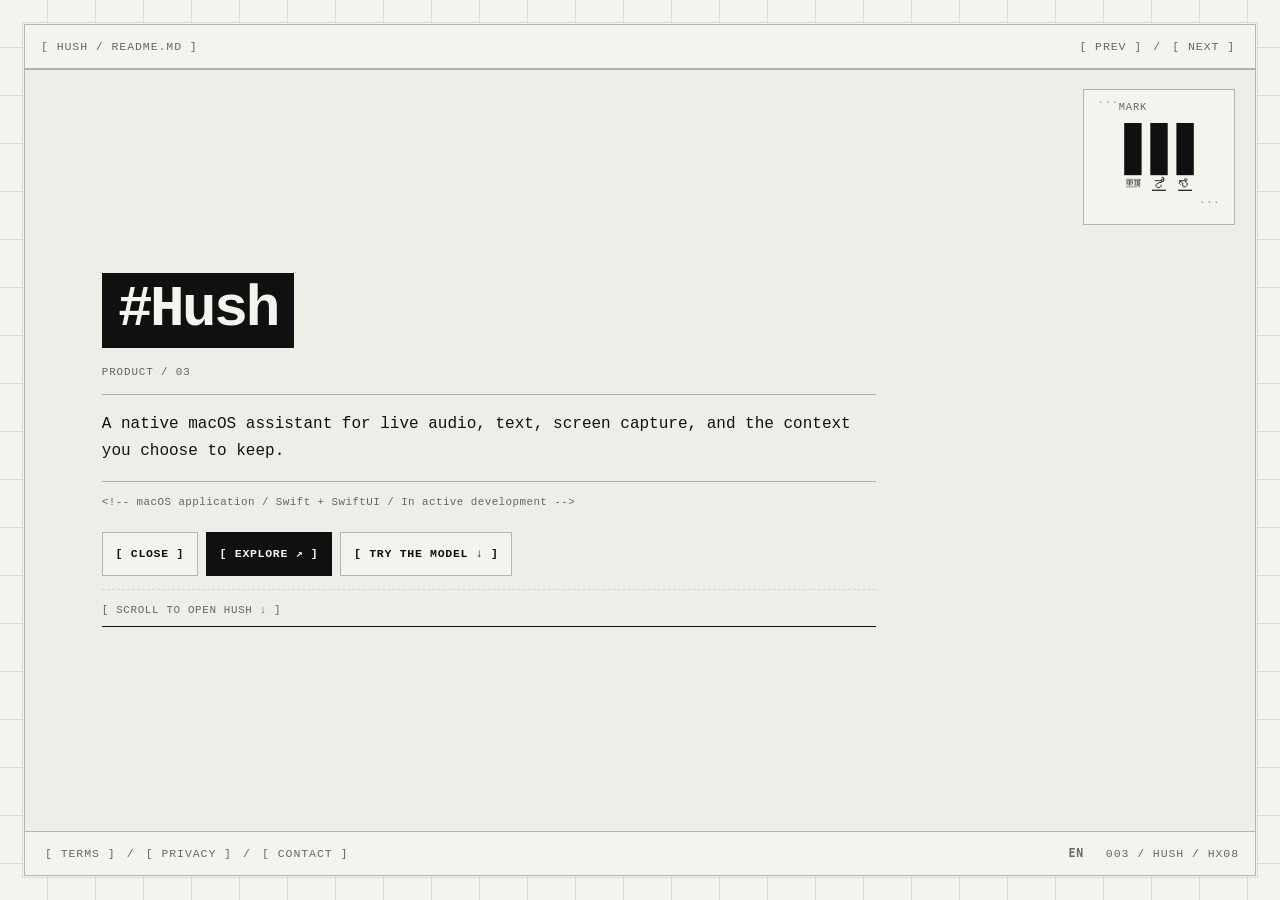
==== commit bc726e32: "Base working model on the Hush workspace" ====
--- a/index.html
+++ b/index.html
@@ -64,8 +64,8 @@
     <link rel="stylesheet" href="/assets/styles/product-continuation.css?v=20260821-seamless-handoff-v2">
     <script src="/assets/scripts/site-motion.js?v=20260818-dynamic-grid" defer></script>
     <script src="/assets/scripts/brand-language-intro.js?v=20260831-india-japan-25" defer></script>
-    <link rel="stylesheet" href="/assets/styles/product-model.css?v=24328f03e651">
-    <script src="/assets/scripts/product-model.js?v=1de1a062e71f" defer></script>
+    <link rel="stylesheet" href="/assets/styles/product-model.css?v=1bf3cdd4809c">
+    <script src="/assets/scripts/product-model.js?v=fff83a759ddb" defer></script>
   </head>
   <body data-page-family="directory" data-page="hush">
     <a class="skip-link" href="#hush-detail">Skip to Hush details</a>
@@ -142,14 +142,64 @@
                 </ol>
               <!-- anatomy:model:start -->
               <figure class="product-model iso" id="hush-model" data-working-model="hush" data-no-translate aria-labelledby="hush-model-title">
-                <div class="model-heading"><span>FIG 03</span><h3 id="hush-model-title">Context console</h3></div>
+                <div class="model-heading"><span>FIG 03</span><h3 id="hush-model-title">Hush for Mac</h3></div>
                 <div class="model-plate">
-                  <svg class="iso-svg" viewBox="0 0 640 400" role="img" aria-labelledby="hush-machine-title"><title id="hush-machine-title">A context mixing desk with microphone, text, and capture channel carriages, a review drawer, a separate external provider connector, and a local session spool.</title><path class="iso-halo" d="M135.3 206.2L135.4 204.8L136 203.5L136.9 202.3L138.2 201.2L260.5 118.7L262.1 117.8L264 117.1L266 116.7L268.1 116.5L270.3 116.6L272.4 117L274.3 117.6L276 118.4L501.2 250.5L502.6 251.5L503.7 252.7L504.4 254L504.7 255.4L504.7 260.5L504.6 261.8L504 263.1L503.1 264.4L501.8 265.4L379.5 347.9L377.9 348.8L376 349.5L374 350L371.9 350.1L369.7 350L367.6 349.7L365.7 349.1L364 348.3L138.8 216.1L137.4 215.1L136.3 213.9L135.6 212.7L135.3 211.3Z"/><g class="iso-solid"><path class="iso-fill" d="M261 138.2L261.3 137.1L262 136L263.1 135.1L264.6 134.3L266.2 133.8L268 133.5L269.8 133.4L271.6 133.6L273.3 134.1L274.8 134.8L276 135.7L276.9 136.7L277.3 137.8L277.4 139L277.4 140.7L277.1 141.8L276.3 142.9L275.2 143.8L273.8 144.6L272.2 145.1L270.4 145.4L268.5 145.5L266.7 145.3L265 144.8L263.6 144.1L262.4 143.2L261.5 142.2L261 141.1L261 139.9Z"/><path class="iso-shade" data-shade="0" d="M275.2 143.8L273.8 144.6L273.8 142.9L275.2 142.1ZM277.4 140.7L277.1 141.8L277.1 140.1L277.4 139ZM277.1 141.8L276.3 142.9L276.3 141.2L277.1 140.1ZM276.3 142.9L275.2 143.8L275.2 142.1L276.3 141.2Z"/><path class="iso-shade" data-shade="1" d="M273.8 144.6L272.2 145.1L272.2 143.4L273.8 142.9ZM272.2 145.1L270.4 145.4L270.4 143.7L272.2 143.4ZM270.4 145.4L268.5 145.5L268.5 143.8L270.4 143.7Z"/><path class="iso-shade" data-shade="2" d="M268.5 145.5L266.7 145.3L266.7 143.6L268.5 143.8ZM266.7 145.3L265 144.8L265 143.1L266.7 143.6Z"/><path class="iso-shade" data-shade="3" d="M265 144.8L263.6 144.1L263.6 142.4L265 143.1ZM263.6 144.1L262.4 143.2L262.4 141.5L263.6 142.4ZM262.4 143.2L261.5 142.2L261.5 140.5L262.4 141.5ZM261.5 142.2L261 141.1L261 139.4L261.5 140.5ZM261 141.1L261 139.9L261 138.2L261 139.4Z"/><path class="iso-top" d="M275.2 142.1L273.8 142.9L272.2 143.4L270.4 143.7L268.5 143.8L266.7 143.6L265 143.1L263.6 142.4L262.4 141.5L261.5 140.5L261 139.4L261 138.2L261.3 137.1L262 136L263.1 135.1L264.6 134.3L266.2 133.8L268 133.5L269.8 133.4L271.6 133.6L273.3 134.1L274.8 134.8L276 135.7L276.9 136.7L277.3 137.8L277.4 139L277.1 140.1L276.3 141.2Z"/><path class="iso-line iso-crease" data-tone="faint" d="M277.4 139L277.1 140.1L276.3 141.2L275.2 142.1L273.8 142.9L272.2 143.4L270.4 143.7L268.5 143.8L266.7 143.6L265 143.1L263.6 142.4L262.4 141.5L261.5 140.5L261 139.4L261 138.2"/><path class="iso-line iso-edge" data-tone="lo" d="M261 138.2L261.3 137.1L262 136L263.1 135.1L264.6 134.3L266.2 133.8L268 133.5L269.8 133.4L271.6 133.6L273.3 134.1L274.8 134.8L276 135.7L276.9 136.7L277.3 137.8L277.4 139M277.4 140.7L277.1 141.8L276.3 142.9L275.2 143.8L273.8 144.6L272.2 145.1L270.4 145.4L268.5 145.5L266.7 145.3L265 144.8L263.6 144.1L262.4 143.2L261.5 142.2L261 141.1L261 139.9M261 138.2L261 139.9M277.4 139L277.4 140.7"/></g><g class="iso-solid"><path class="iso-fill" d="M263.1 134.9L263.4 134L263.9 133.3L264.8 132.6L265.8 132L267 131.6L268.3 131.4L269.6 131.4L271 131.5L272.2 131.9L273.3 132.4L274.2 133L274.8 133.8L275.2 134.6L275.2 135.5L275.2 138.9L275 139.7L274.4 140.5L273.6 141.2L272.6 141.7L271.4 142.1L270.1 142.4L268.7 142.4L267.4 142.2L266.1 141.9L265.1 141.4L264.2 140.7L263.5 140L263.2 139.2L263.1 138.3Z"/><path class="iso-shade" data-shade="0" d="M273.6 141.2L272.6 141.7L272.6 138.3L273.6 137.8ZM275.2 138.9L275 139.7L275 136.3L275.2 135.5ZM275 139.7L274.4 140.5L274.4 137.1L275 136.3ZM274.4 140.5L273.6 141.2L273.6 137.8L274.4 137.1Z"/><path class="iso-shade" data-shade="1" d="M272.6 141.7L271.4 142.1L271.4 138.7L272.6 138.3ZM271.4 142.1L270.1 142.4L270.1 138.9L271.4 138.7ZM270.1 142.4L268.7 142.4L268.7 139L270.1 138.9Z"/><path class="iso-shade" data-shade="2" d="M268.7 142.4L267.4 142.2L267.4 138.8L268.7 139ZM267.4 142.2L266.1 141.9L266.1 138.5L267.4 138.8Z"/><path class="iso-shade" data-shade="3" d="M266.1 141.9L265.1 141.4L265.1 138L266.1 138.5ZM265.1 141.4L264.2 140.7L264.2 137.3L265.1 138ZM264.2 140.7L263.5 140L263.5 136.6L264.2 137.3ZM263.5 140L263.2 139.2L263.2 135.7L263.5 136.6ZM263.2 139.2L263.1 138.3L263.1 134.9L263.2 135.7Z"/><path class="iso-top" d="M273.6 137.8L272.6 138.3L271.4 138.7L270.1 138.9L268.7 139L267.4 138.8L266.1 138.5L265.1 138L264.2 137.3L263.5 136.6L263.2 135.7L263.1 134.9L263.4 134L263.9 133.3L264.8 132.6L265.8 132L267 131.6L268.3 131.4L269.6 131.4L271 131.5L272.2 131.9L273.3 132.4L274.2 133L274.8 133.8L275.2 134.6L275.2 135.5L275 136.3L274.4 137.1Z"/><path class="iso-line iso-crease" data-tone="faint" d="M275.2 135.5L275 136.3L274.4 137.1L273.6 137.8L272.6 138.3L271.4 138.7L270.1 138.9L268.7 139L267.4 138.8L266.1 138.5L265.1 138L264.2 137.3L263.5 136.6L263.2 135.7L263.1 134.9"/><path class="iso-line iso-bevel" data-tone="faint" d="M275.2 135.5L274.4 136.2L273.9 136.9L273.2 137.5L272.3 138L271.2 138.4L270 138.6L268.8 138.6L267.5 138.5L266.4 138.2L265.4 137.7L264.6 137.1L264.1 136.4L263.7 135.7L263.1 134.9"/><path class="iso-line iso-edge" data-tone="lo" d="M263.1 134.9L263.4 134L263.9 133.3L264.8 132.6L265.8 132L267 131.6L268.3 131.4L269.6 131.4L271 131.5L272.2 131.9L273.3 132.4L274.2 133L274.8 133.8L275.2 134.6L275.2 135.5M275.2 138.9L275 139.7L274.4 140.5L273.6 141.2L272.6 141.7L271.4 142.1L270.1 142.4L268.7 142.4L267.4 142.2L266.1 141.9L265.1 141.4L264.2 140.7L263.5 140L263.2 139.2L263.1 138.3M263.1 134.9L263.1 138.3M275.2 135.5L275.2 138.9"/></g><g class="iso-solid"><path class="iso-fill" d="M156.7 208.5L157.1 207.4L157.8 206.3L158.9 205.4L160.3 204.7L161.9 204.1L163.7 203.8L165.6 203.8L167.4 204L169.1 204.5L170.6 205.2L171.8 206L172.6 207.1L173.1 208.2L173.2 209.3L173.2 211.1L172.8 212.2L172.1 213.3L171 214.2L169.6 215L167.9 215.5L166.1 215.8L164.3 215.8L162.5 215.6L160.8 215.1L159.3 214.5L158.1 213.6L157.2 212.5L156.8 211.4L156.7 210.3Z"/><path class="iso-shade" data-shade="0" d="M171 214.2L169.6 215L169.6 213.2L171 212.5ZM173.2 211.1L172.8 212.2L172.8 210.5L173.2 209.3ZM172.8 212.2L172.1 213.3L172.1 211.6L172.8 210.5ZM172.1 213.3L171 214.2L171 212.5L172.1 211.6Z"/><path class="iso-shade" data-shade="1" d="M169.6 215L167.9 215.5L167.9 213.8L169.6 213.2ZM167.9 215.5L166.1 215.8L166.1 214.1L167.9 213.8ZM166.1 215.8L164.3 215.8L164.3 214.1L166.1 214.1Z"/><path class="iso-shade" data-shade="2" d="M164.3 215.8L162.5 215.6L162.5 213.9L164.3 214.1ZM162.5 215.6L160.8 215.1L160.8 213.4L162.5 213.9Z"/><path class="iso-shade" data-shade="3" d="M160.8 215.1L159.3 214.5L159.3 212.7L160.8 213.4ZM159.3 214.5L158.1 213.6L158.1 211.9L159.3 212.7ZM158.1 213.6L157.2 212.5L157.2 210.8L158.1 211.9ZM157.2 212.5L156.8 211.4L156.8 209.7L157.2 210.8ZM156.8 211.4L156.7 210.3L156.7 208.5L156.8 209.7Z"/><path class="iso-top" d="M171 212.5L169.6 213.2L167.9 213.8L166.1 214.1L164.3 214.1L162.5 213.9L160.8 213.4L159.3 212.7L158.1 211.9L157.2 210.8L156.8 209.7L156.7 208.5L157.1 207.4L157.8 206.3L158.9 205.4L160.3 204.7L161.9 204.1L163.7 203.8L165.6 203.8L167.4 204L169.1 204.5L170.6 205.2L171.8 206L172.6 207.1L173.1 208.2L173.2 209.3L172.8 210.5L172.1 211.6Z"/><path class="iso-line iso-crease" data-tone="faint" d="M173.2 209.3L172.8 210.5L172.1 211.6L171 212.5L169.6 213.2L167.9 213.8L166.1 214.1L164.3 214.1L162.5 213.9L160.8 213.4L159.3 212.7L158.1 211.9L157.2 210.8L156.8 209.7L156.7 208.5"/><path class="iso-line iso-edge" data-tone="lo" d="M156.7 208.5L157.1 207.4L157.8 206.3L158.9 205.4L160.3 204.7L161.9 204.1L163.7 203.8L165.6 203.8L167.4 204L169.1 204.5L170.6 205.2L171.8 206L172.6 207.1L173.1 208.2L173.2 209.3M173.2 211.1L172.8 212.2L172.1 213.3L171 214.2L169.6 215L167.9 215.5L166.1 215.8L164.3 215.8L162.5 215.6L160.8 215.1L159.3 214.5L158.1 213.6L157.2 212.5L156.8 211.4L156.7 210.3M156.7 208.5L156.7 210.3M173.2 209.3L173.2 211.1"/></g><g class="iso-solid"><path class="iso-fill" d="M158.9 205.2L159.2 204.4L159.7 203.6L160.5 202.9L161.5 202.4L162.7 202L164 201.8L165.4 201.7L166.7 201.9L168 202.2L169.1 202.7L169.9 203.4L170.6 204.1L170.9 205L171 205.8L171 209.2L170.7 210.1L170.2 210.9L169.4 211.5L168.3 212.1L167.1 212.5L165.8 212.7L164.5 212.7L163.1 212.6L161.9 212.2L160.8 211.7L159.9 211.1L159.3 210.3L159 209.5L158.9 208.7Z"/><path class="iso-shade" data-shade="0" d="M169.4 211.5L168.3 212.1L168.3 208.7L169.4 208.1ZM171 209.2L170.7 210.1L170.7 206.7L171 205.8ZM170.7 210.1L170.2 210.9L170.2 207.4L170.7 206.7ZM170.2 210.9L169.4 211.5L169.4 208.1L170.2 207.4Z"/><path class="iso-shade" data-shade="1" d="M168.3 212.1L167.1 212.5L167.1 209.1L168.3 208.7ZM167.1 212.5L165.8 212.7L165.8 209.3L167.1 209.1ZM165.8 212.7L164.5 212.7L164.5 209.3L165.8 209.3Z"/><path class="iso-shade" data-shade="2" d="M164.5 212.7L163.1 212.6L163.1 209.2L164.5 209.3ZM163.1 212.6L161.9 212.2L161.9 208.8L163.1 209.2Z"/><path class="iso-shade" data-shade="3" d="M161.9 212.2L160.8 211.7L160.8 208.3L161.9 208.8ZM160.8 211.7L159.9 211.1L159.9 207.7L160.8 208.3ZM159.9 211.1L159.3 210.3L159.3 206.9L159.9 207.7ZM159.3 210.3L159 209.5L159 206.1L159.3 206.9ZM159 209.5L158.9 208.7L158.9 205.2L159 206.1Z"/><path class="iso-top" d="M169.4 208.1L168.3 208.7L167.1 209.1L165.8 209.3L164.5 209.3L163.1 209.2L161.9 208.8L160.8 208.3L159.9 207.7L159.3 206.9L159 206.1L158.9 205.2L159.2 204.4L159.7 203.6L160.5 202.9L161.5 202.4L162.7 202L164 201.8L165.4 201.7L166.7 201.9L168 202.2L169.1 202.7L169.9 203.4L170.6 204.1L170.9 205L171 205.8L170.7 206.7L170.2 207.4Z"/><path class="iso-line iso-crease" data-tone="faint" d="M171 205.8L170.7 206.7L170.2 207.4L169.4 208.1L168.3 208.7L167.1 209.1L165.8 209.3L164.5 209.3L163.1 209.2L161.9 208.8L160.8 208.3L159.9 207.7L159.3 206.9L159 206.1L158.9 205.2"/><path class="iso-line iso-bevel" data-tone="faint" d="M171 205.8L170.2 206.6L169.7 207.3L169 207.9L168 208.4L166.9 208.8L165.7 209L164.5 209L163.3 208.8L162.2 208.5L161.2 208.1L160.4 207.5L159.8 206.8L159.5 206L158.9 205.2"/><path class="iso-line iso-edge" data-tone="lo" d="M158.9 205.2L159.2 204.4L159.7 203.6L160.5 202.9L161.5 202.4L162.7 202L164 201.8L165.4 201.7L166.7 201.9L168 202.2L169.1 202.7L169.9 203.4L170.6 204.1L170.9 205L171 205.8M171 209.2L170.7 210.1L170.2 210.9L169.4 211.5L168.3 212.1L167.1 212.5L165.8 212.7L164.5 212.7L163.1 212.6L161.9 212.2L160.8 211.7L159.9 211.1L159.3 210.3L159 209.5L158.9 208.7M158.9 205.2L158.9 208.7M171 205.8L171 209.2"/></g><g class="iso-solid"><path class="iso-fill" d="M466.8 259L467.2 257.9L467.9 256.8L469 255.9L470.4 255.1L472.1 254.6L473.9 254.3L475.7 254.2L477.5 254.5L479.2 254.9L480.7 255.6L481.9 256.5L482.8 257.5L483.2 258.7L483.3 259.8L483.3 261.5L482.9 262.7L482.2 263.7L481.1 264.7L479.7 265.4L478.1 266L476.3 266.3L474.4 266.3L472.6 266.1L470.9 265.6L469.4 264.9L468.2 264L467.4 263L466.9 261.9L466.8 260.7Z"/><path class="iso-shade" data-shade="0" d="M481.1 264.7L479.7 265.4L479.7 263.7L481.1 263ZM483.3 261.5L482.9 262.7L482.9 261L483.3 259.8ZM482.9 262.7L482.2 263.7L482.2 262L482.9 261ZM482.2 263.7L481.1 264.7L481.1 263L482.2 262Z"/><path class="iso-shade" data-shade="1" d="M479.7 265.4L478.1 266L478.1 264.3L479.7 263.7ZM478.1 266L476.3 266.3L476.3 264.6L478.1 264.3ZM476.3 266.3L474.4 266.3L474.4 264.6L476.3 264.6Z"/><path class="iso-shade" data-shade="2" d="M474.4 266.3L472.6 266.1L472.6 264.4L474.4 264.6ZM472.6 266.1L470.9 265.6L470.9 263.9L472.6 264.4Z"/><path class="iso-shade" data-shade="3" d="M470.9 265.6L469.4 264.9L469.4 263.2L470.9 263.9ZM469.4 264.9L468.2 264L468.2 262.3L469.4 263.2ZM468.2 264L467.4 263L467.4 261.3L468.2 262.3ZM467.4 263L466.9 261.9L466.9 260.2L467.4 261.3ZM466.9 261.9L466.8 260.7L466.8 259L466.9 260.2Z"/><path class="iso-top" d="M481.1 263L479.7 263.7L478.1 264.3L476.3 264.6L474.4 264.6L472.6 264.4L470.9 263.9L469.4 263.2L468.2 262.3L467.4 261.3L466.9 260.2L466.8 259L467.2 257.9L467.9 256.8L469 255.9L470.4 255.1L472.1 254.6L473.9 254.3L475.7 254.2L477.5 254.5L479.2 254.9L480.7 255.6L481.9 256.5L482.8 257.5L483.2 258.7L483.3 259.8L482.9 261L482.2 262Z"/><path class="iso-line iso-crease" data-tone="faint" d="M483.3 259.8L482.9 261L482.2 262L481.1 263L479.7 263.7L478.1 264.3L476.3 264.6L474.4 264.6L472.6 264.4L470.9 263.9L469.4 263.2L468.2 262.3L467.4 261.3L466.9 260.2L466.8 259"/><path class="iso-line iso-edge" data-tone="lo" d="M466.8 259L467.2 257.9L467.9 256.8L469 255.9L470.4 255.1L472.1 254.6L473.9 254.3L475.7 254.2L477.5 254.5L479.2 254.9L480.7 255.6L481.9 256.5L482.8 257.5L483.2 258.7L483.3 259.8M483.3 261.5L482.9 262.7L482.2 263.7L481.1 264.7L479.7 265.4L478.1 266L476.3 266.3L474.4 266.3L472.6 266.1L470.9 265.6L469.4 264.9L468.2 264L467.4 263L466.9 261.9L466.8 260.7M466.8 259L466.8 260.7M483.3 259.8L483.3 261.5"/></g><g class="iso-solid"><path class="iso-fill" d="M469 255.7L469.3 254.9L469.8 254.1L470.6 253.4L471.7 252.9L472.9 252.5L474.2 252.2L475.5 252.2L476.9 252.4L478.1 252.7L479.2 253.2L480.1 253.9L480.7 254.6L481 255.4L481.1 256.3L481.1 259.7L480.8 260.6L480.3 261.3L479.5 262L478.5 262.6L477.3 263L476 263.2L474.6 263.2L473.3 263.1L472 262.7L470.9 262.2L470.1 261.6L469.4 260.8L469.1 260L469 259.1Z"/><path class="iso-shade" data-shade="0" d="M479.5 262L478.5 262.6L478.5 259.2L479.5 258.6ZM481.1 259.7L480.8 260.6L480.8 257.1L481.1 256.3ZM480.8 260.6L480.3 261.3L480.3 257.9L480.8 257.1ZM480.3 261.3L479.5 262L479.5 258.6L480.3 257.9Z"/><path class="iso-shade" data-shade="1" d="M478.5 262.6L477.3 263L477.3 259.5L478.5 259.2ZM477.3 263L476 263.2L476 259.8L477.3 259.5ZM476 263.2L474.6 263.2L474.6 259.8L476 259.8Z"/><path class="iso-shade" data-shade="2" d="M474.6 263.2L473.3 263.1L473.3 259.6L474.6 259.8ZM473.3 263.1L472 262.7L472 259.3L473.3 259.6Z"/><path class="iso-shade" data-shade="3" d="M472 262.7L470.9 262.2L470.9 258.8L472 259.3ZM470.9 262.2L470.1 261.6L470.1 258.1L470.9 258.8ZM470.1 261.6L469.4 260.8L469.4 257.4L470.1 258.1ZM469.4 260.8L469.1 260L469.1 256.6L469.4 257.4ZM469.1 260L469 259.1L469 255.7L469.1 256.6Z"/><path class="iso-top" d="M479.5 258.6L478.5 259.2L477.3 259.5L476 259.8L474.6 259.8L473.3 259.6L472 259.3L470.9 258.8L470.1 258.1L469.4 257.4L469.1 256.6L469 255.7L469.3 254.9L469.8 254.1L470.6 253.4L471.7 252.9L472.9 252.5L474.2 252.2L475.5 252.2L476.9 252.4L478.1 252.7L479.2 253.2L480.1 253.9L480.7 254.6L481 255.4L481.1 256.3L480.8 257.1L480.3 257.9Z"/><path class="iso-line iso-crease" data-tone="faint" d="M481.1 256.3L480.8 257.1L480.3 257.9L479.5 258.6L478.5 259.2L477.3 259.5L476 259.8L474.6 259.8L473.3 259.6L472 259.3L470.9 258.8L470.1 258.1L469.4 257.4L469.1 256.6L469 255.7"/><path class="iso-line iso-bevel" data-tone="faint" d="M481.1 256.3L480.3 257L479.8 257.7L479.1 258.4L478.2 258.9L477.1 259.2L475.9 259.4L474.6 259.5L473.4 259.3L472.3 259L471.3 258.5L470.5 257.9L469.9 257.3L469.6 256.5L469 255.7"/><path class="iso-line iso-edge" data-tone="lo" d="M469 255.7L469.3 254.9L469.8 254.1L470.6 253.4L471.7 252.9L472.9 252.5L474.2 252.2L475.5 252.2L476.9 252.4L478.1 252.7L479.2 253.2L480.1 253.9L480.7 254.6L481 255.4L481.1 256.3M481.1 259.7L480.8 260.6L480.3 261.3L479.5 262L478.5 262.6L477.3 263L476 263.2L474.6 263.2L473.3 263.1L472 262.7L470.9 262.2L470.1 261.6L469.4 260.8L469.1 260L469 259.1M469 255.7L469 259.1M481.1 256.3L481.1 259.7"/></g><g class="iso-solid"><path class="iso-fill" d="M362.6 329.4L362.9 328.2L363.7 327.2L364.8 326.2L366.2 325.5L367.8 324.9L369.6 324.6L371.5 324.6L373.3 324.8L375 325.3L376.4 326L377.6 326.9L378.5 327.9L379 329L379 330.2L379 331.9L378.7 333L378 334.1L376.9 335L375.4 335.8L373.8 336.3L372 336.6L370.2 336.7L368.4 336.4L366.7 336L365.2 335.3L364 334.4L363.1 333.4L362.7 332.2L362.6 331.1Z"/><path class="iso-shade" data-shade="0" d="M376.9 335L375.4 335.8L375.4 334.1L376.9 333.3ZM379 331.9L378.7 333L378.7 331.3L379 330.2ZM378.7 333L378 334.1L378 332.4L378.7 331.3ZM378 334.1L376.9 335L376.9 333.3L378 332.4Z"/><path class="iso-shade" data-shade="1" d="M375.4 335.8L373.8 336.3L373.8 334.6L375.4 334.1ZM373.8 336.3L372 336.6L372 334.9L373.8 334.6ZM372 336.6L370.2 336.7L370.2 334.9L372 334.9Z"/><path class="iso-shade" data-shade="2" d="M370.2 336.7L368.4 336.4L368.4 334.7L370.2 334.9ZM368.4 336.4L366.7 336L366.7 334.3L368.4 334.7Z"/><path class="iso-shade" data-shade="3" d="M366.7 336L365.2 335.3L365.2 333.6L366.7 334.3ZM365.2 335.3L364 334.4L364 332.7L365.2 333.6ZM364 334.4L363.1 333.4L363.1 331.7L364 332.7ZM363.1 333.4L362.7 332.2L362.7 330.5L363.1 331.7ZM362.7 332.2L362.6 331.1L362.6 329.4L362.7 330.5Z"/><path class="iso-top" d="M376.9 333.3L375.4 334.1L373.8 334.6L372 334.9L370.2 334.9L368.4 334.7L366.7 334.3L365.2 333.6L364 332.7L363.1 331.7L362.7 330.5L362.6 329.4L362.9 328.2L363.7 327.2L364.8 326.2L366.2 325.5L367.8 324.9L369.6 324.6L371.5 324.6L373.3 324.8L375 325.3L376.4 326L377.6 326.9L378.5 327.9L379 329L379 330.2L378.7 331.3L378 332.4Z"/><path class="iso-line iso-crease" data-tone="faint" d="M379 330.2L378.7 331.3L378 332.4L376.9 333.3L375.4 334.1L373.8 334.6L372 334.9L370.2 334.9L368.4 334.7L366.7 334.3L365.2 333.6L364 332.7L363.1 331.7L362.7 330.5L362.6 329.4"/><path class="iso-line iso-edge" data-tone="lo" d="M362.6 329.4L362.9 328.2L363.7 327.2L364.8 326.2L366.2 325.5L367.8 324.9L369.6 324.6L371.5 324.6L373.3 324.8L375 325.3L376.4 326L377.6 326.9L378.5 327.9L379 329L379 330.2M379 331.9L378.7 333L378 334.1L376.9 335L375.4 335.8L373.8 336.3L372 336.6L370.2 336.7L368.4 336.4L366.7 336L365.2 335.3L364 334.4L363.1 333.4L362.7 332.2L362.6 331.1M362.6 329.4L362.6 331.1M379 330.2L379 331.9"/></g><g class="iso-solid"><path class="iso-fill" d="M364.8 326.1L365 325.2L365.6 324.4L366.4 323.8L367.4 323.2L368.6 322.8L369.9 322.6L371.3 322.6L372.6 322.7L373.9 323.1L374.9 323.6L375.8 324.2L376.5 325L376.8 325.8L376.9 326.6L376.9 330.1L376.6 330.9L376.1 331.7L375.2 332.4L374.2 332.9L373 333.3L371.7 333.5L370.4 333.6L369 333.4L367.8 333.1L366.7 332.6L365.8 331.9L365.2 331.2L364.8 330.3L364.8 329.5Z"/><path class="iso-shade" data-shade="0" d="M375.2 332.4L374.2 332.9L374.2 329.5L375.2 329ZM376.9 330.1L376.6 330.9L376.6 327.5L376.9 326.6ZM376.6 330.9L376.1 331.7L376.1 328.3L376.6 327.5ZM376.1 331.7L375.2 332.4L375.2 329L376.1 328.3Z"/><path class="iso-shade" data-shade="1" d="M374.2 332.9L373 333.3L373 329.9L374.2 329.5ZM373 333.3L371.7 333.5L371.7 330.1L373 329.9ZM371.7 333.5L370.4 333.6L370.4 330.1L371.7 330.1Z"/><path class="iso-shade" data-shade="2" d="M370.4 333.6L369 333.4L369 330L370.4 330.1ZM369 333.4L367.8 333.1L367.8 329.6L369 330Z"/><path class="iso-shade" data-shade="3" d="M367.8 333.1L366.7 332.6L366.7 329.1L367.8 329.6ZM366.7 332.6L365.8 331.9L365.8 328.5L366.7 329.1ZM365.8 331.9L365.2 331.2L365.2 327.7L365.8 328.5ZM365.2 331.2L364.8 330.3L364.8 326.9L365.2 327.7ZM364.8 330.3L364.8 329.5L364.8 326.1L364.8 326.9Z"/><path class="iso-top" d="M375.2 329L374.2 329.5L373 329.9L371.7 330.1L370.4 330.1L369 330L367.8 329.6L366.7 329.1L365.8 328.5L365.2 327.7L364.8 326.9L364.8 326.1L365 325.2L365.6 324.4L366.4 323.8L367.4 323.2L368.6 322.8L369.9 322.6L371.3 322.6L372.6 322.7L373.9 323.1L374.9 323.6L375.8 324.2L376.5 325L376.8 325.8L376.9 326.6L376.6 327.5L376.1 328.3Z"/><path class="iso-line iso-crease" data-tone="faint" d="M376.9 326.6L376.6 327.5L376.1 328.3L375.2 329L374.2 329.5L373 329.9L371.7 330.1L370.4 330.1L369 330L367.8 329.6L366.7 329.1L365.8 328.5L365.2 327.7L364.8 326.9L364.8 326.1"/><path class="iso-line iso-bevel" data-tone="faint" d="M376.9 326.6L376.1 327.4L375.6 328.1L374.8 328.7L373.9 329.2L372.8 329.6L371.6 329.8L370.4 329.8L369.2 329.7L368.1 329.3L367.1 328.9L366.3 328.3L365.7 327.6L365.4 326.9L364.8 326.1"/><path class="iso-line iso-edge" data-tone="lo" d="M364.8 326.1L365 325.2L365.6 324.4L366.4 323.8L367.4 323.2L368.6 322.8L369.9 322.6L371.3 322.6L372.6 322.7L373.9 323.1L374.9 323.6L375.8 324.2L376.5 325L376.8 325.8L376.9 326.6M376.9 330.1L376.6 330.9L376.1 331.7L375.2 332.4L374.2 332.9L373 333.3L371.7 333.5L370.4 333.6L369 333.4L367.8 333.1L366.7 332.6L365.8 331.9L365.2 331.2L364.8 330.3L364.8 329.5M364.8 326.1L364.8 329.5M376.9 326.6L376.9 330.1"/></g><g class="iso-solid"><path class="iso-fill" d="M135.4 195.7L136.3 193.6L138.2 191.8L260.5 109.3L263.2 108L266.4 107.2L269.9 107.2L273.2 107.8L276 109L501.2 241.1L503.3 242.8L504.5 244.9L504.6 247L504.6 256.4L503.7 258.5L501.8 260.3L379.5 342.8L376.8 344.1L373.6 344.9L370.1 345L366.8 344.4L364 343.2L138.8 211L136.7 209.3L135.5 207.3L135.4 205.1Z"/><path class="iso-shade" data-shade="0" d="M504.6 256.4L503.7 258.5L503.7 249.1L504.6 247ZM503.7 258.5L501.8 260.3L501.8 250.9L503.7 249.1ZM501.8 260.3L379.5 342.8L379.5 333.4L501.8 250.9ZM379.5 342.8L376.8 344.1L376.8 334.7L379.5 333.4Z"/><path class="iso-shade" data-shade="1" d="M376.8 344.1L373.6 344.9L373.6 335.5L376.8 334.7ZM373.6 344.9L370.1 345L370.1 335.6L373.6 335.5Z"/><path class="iso-shade" data-shade="2" d="M370.1 345L366.8 344.4L366.8 335L370.1 335.6Z"/><path class="iso-shade" data-shade="3" d="M366.8 344.4L364 343.2L364 333.8L366.8 335ZM364 343.2L138.8 211L138.8 201.6L364 333.8ZM138.8 211L136.7 209.3L136.7 199.9L138.8 201.6ZM136.7 209.3L135.5 207.3L135.5 197.9L136.7 199.9ZM135.5 207.3L135.4 205.1L135.4 195.7L135.5 197.9Z"/><path class="iso-top" d="M501.2 241.1L503.3 242.8L504.5 244.9L504.6 247L503.7 249.1L501.8 250.9L379.5 333.4L376.8 334.7L373.6 335.5L370.1 335.6L366.8 335L364 333.8L138.8 201.6L136.7 199.9L135.5 197.9L135.4 195.7L136.3 193.6L138.2 191.8L260.5 109.3L263.2 108L266.4 107.2L269.9 107.2L273.2 107.8L276 109Z"/><path class="iso-line iso-crease" data-tone="faint" d="M504.6 247L503.7 249.1L501.8 250.9L379.5 333.4L376.8 334.7L373.6 335.5L370.1 335.6L366.8 335L364 333.8L138.8 201.6L136.7 199.9L135.5 197.9L135.4 195.7"/><path class="iso-line iso-bevel" data-tone="faint" d="M504.6 247L503 248.9L501.2 250.6L379 333.1L376.4 334.3L373.4 335L370.2 335.1L367.1 334.5L364.5 333.4L139.4 201.3L137.3 199.7L136.2 197.8L135.4 195.7"/><path class="iso-line" data-tone="faint" d="M504.6 250.5L503.7 252.5L501.8 254.3L379.5 336.8L376.8 338.2L373.6 338.9L370.1 339L366.8 338.4L364 337.2L138.8 205L136.7 203.3L135.5 201.3L135.4 199.1"/><path class="iso-line iso-edge" data-tone="lo" d="M135.4 195.7L136.3 193.6L138.2 191.8L260.5 109.3L263.2 108L266.4 107.2L269.9 107.2L273.2 107.8L276 109L501.2 241.1L503.3 242.8L504.5 244.9L504.6 247M504.6 256.4L503.7 258.5L501.8 260.3L379.5 342.8L376.8 344.1L373.6 344.9L370.1 345L366.8 344.4L364 343.2L138.8 211L136.7 209.3L135.5 207.3L135.4 205.1M504.6 247L504.6 256.4M135.4 195.7L135.4 205.1"/></g><path class="iso-line" data-tone="lo" d="M498.2 243.2L499.5 244.2L500.2 245.4L500.3 246.7L499.7 247.9L498.5 249L376.3 331.5L374.7 332.3L372.7 332.8L370.7 332.8L368.7 332.5L367 331.7L141.8 199.6L140.5 198.6L139.8 197.3L139.7 196L140.3 194.8L141.5 193.7L263.7 111.2L265.3 110.4L267.3 110L269.3 109.9L271.3 110.3L273 111Z"/><path class="iso-line" data-tone="lo" d="M269.5 113.7L269.1 113.9L268.6 114L268.2 113.9L267.7 113.8L267.3 113.6L267.1 113.3L267 113L267.2 112.7L267.4 112.4L267.8 112.3L268.3 112.2L268.8 112.2L269.3 112.3L269.6 112.5L269.8 112.8L269.9 113.1L269.8 113.4ZM496.3 246.8L495.9 247L495.4 247.1L494.9 247L494.5 246.9L494.1 246.7L493.9 246.4L493.8 246.1L494 245.8L494.2 245.5L494.6 245.4L495.1 245.3L495.6 245.3L496.1 245.4L496.4 245.6L496.6 245.9L496.7 246.2L496.6 246.5ZM145.8 197.2L145.4 197.4L144.9 197.5L144.4 197.4L143.9 197.3L143.6 197.1L143.4 196.8L143.3 196.5L143.4 196.2L143.7 196L144.1 195.8L144.6 195.7L145.1 195.7L145.5 195.8L145.9 196L146.1 196.3L146.2 196.6L146 196.9ZM372.6 330.3L372.2 330.5L371.7 330.6L371.2 330.5L370.7 330.4L370.4 330.2L370.2 329.9L370.1 329.6L370.2 329.3L370.5 329.1L370.9 328.9L371.4 328.8L371.8 328.8L372.3 328.9L372.7 329.1L372.9 329.4L373 329.7L372.8 330Z"/><g class="iso-dots" data-tone="mid"><circle cx="268.5" cy="113.1" r="0.48"/><circle cx="495.3" cy="246.2" r="0.48"/><circle cx="144.7" cy="196.6" r="0.48"/><circle cx="371.5" cy="329.7" r="0.48"/></g><g class="iso-solid"><path class="iso-fill" d="M177.9 170.3L178.4 169.3L179.3 168.4L266.3 109.7L267.7 109L269.3 108.7L271 108.6L272.7 108.9L274.1 109.5L413.2 191.2L414.3 192L414.9 193L414.9 194.1L414.9 201L414.5 202L413.5 202.9L326.5 261.6L325.2 262.3L323.5 262.7L321.8 262.7L320.2 262.4L318.7 261.8L179.6 180.1L178.5 179.3L178 178.3L177.9 177.2Z"/><path class="iso-shade" data-shade="0" d="M414.9 201L414.5 202L414.5 195.2L414.9 194.1ZM414.5 202L413.5 202.9L413.5 196.1L414.5 195.2ZM413.5 202.9L326.5 261.6L326.5 254.8L413.5 196.1ZM326.5 261.6L325.2 262.3L325.2 255.4L326.5 254.8Z"/><path class="iso-shade" data-shade="1" d="M325.2 262.3L323.5 262.7L323.5 255.8L325.2 255.4ZM323.5 262.7L321.8 262.7L321.8 255.9L323.5 255.8Z"/><path class="iso-shade" data-shade="2" d="M321.8 262.7L320.2 262.4L320.2 255.6L321.8 255.9Z"/><path class="iso-shade" data-shade="3" d="M320.2 262.4L318.7 261.8L318.7 255L320.2 255.6ZM318.7 261.8L179.6 180.1L179.6 173.3L318.7 255ZM179.6 180.1L178.5 179.3L178.5 172.4L179.6 173.3ZM178.5 179.3L178 178.3L178 171.4L178.5 172.4ZM178 178.3L177.9 177.2L177.9 170.3L178 171.4Z"/><path class="iso-top" d="M413.2 191.2L414.3 192L414.9 193L414.9 194.1L414.5 195.2L413.5 196.1L326.5 254.8L325.2 255.4L323.5 255.8L321.8 255.9L320.2 255.6L318.7 255L179.6 173.3L178.5 172.4L178 171.4L177.9 170.3L178.4 169.3L179.3 168.4L266.3 109.7L267.7 109L269.3 108.7L271 108.6L272.7 108.9L274.1 109.5Z"/><path class="iso-line iso-crease" data-tone="faint" d="M414.9 194.1L414.5 195.2L413.5 196.1L326.5 254.8L325.2 255.4L323.5 255.8L321.8 255.9L320.2 255.6L318.7 255L179.6 173.3L178.5 172.4L178 171.4L177.9 170.3"/><path class="iso-line iso-bevel" data-tone="faint" d="M414.9 194.1L413.8 195L412.9 195.8L326 254.4L324.8 255L323.4 255.3L321.9 255.4L320.5 255.1L319.2 254.6L180.2 173L179.2 172.2L178.7 171.3L177.9 170.3"/><path class="iso-line" data-tone="faint" d="M414.9 197.6L414.5 198.6L413.5 199.5L326.5 258.2L325.2 258.9L323.5 259.2L321.8 259.3L320.2 259L318.7 258.4L179.6 176.7L178.5 175.9L178 174.8L177.9 173.8"/><path class="iso-line iso-edge" data-tone="mid" d="M177.9 170.3L178.4 169.3L179.3 168.4L266.3 109.7L267.7 109L269.3 108.7L271 108.6L272.7 108.9L274.1 109.5L413.2 191.2L414.3 192L414.9 193L414.9 194.1M414.9 201L414.5 202L413.5 202.9L326.5 261.6L325.2 262.3L323.5 262.7L321.8 262.7L320.2 262.4L318.7 261.8L179.6 180.1L178.5 179.3L178 178.3L177.9 177.2M414.9 194.1L414.9 201M177.9 170.3L177.9 177.2"/></g><path class="iso-line" data-tone="lo" d="M271.6 115.6L271.2 115.8L270.7 115.9L270.2 115.9L269.7 115.7L269.4 115.5L269.1 115.3L269.1 114.9L269.2 114.6L269.5 114.4L269.9 114.2L270.3 114.1L270.8 114.1L271.3 114.2L271.7 114.5L271.9 114.7L271.9 115L271.8 115.3ZM405.9 194.4L405.5 194.6L405 194.7L404.5 194.7L404 194.6L403.7 194.4L403.5 194.1L403.4 193.8L403.5 193.5L403.8 193.2L404.2 193L404.7 192.9L405.1 192.9L405.6 193.1L406 193.3L406.2 193.5L406.3 193.9L406.1 194.2ZM189.1 171.3L188.7 171.5L188.2 171.6L187.7 171.5L187.2 171.4L186.9 171.2L186.7 170.9L186.6 170.6L186.7 170.3L187 170.1L187.4 169.9L187.8 169.8L188.3 169.8L188.8 169.9L189.2 170.1L189.4 170.4L189.4 170.7L189.3 171ZM323.4 250.1L323 250.3L322.5 250.4L322 250.4L321.6 250.2L321.2 250L321 249.7L320.9 249.4L321 249.1L321.3 248.9L321.7 248.7L322.2 248.6L322.7 248.6L323.1 248.7L323.5 248.9L323.7 249.2L323.8 249.5L323.6 249.8Z"/><g class="iso-dots" data-tone="mid"><circle cx="270.5" cy="115" r="0.48"/><circle cx="404.8" cy="193.8" r="0.48"/><circle cx="188" cy="170.7" r="0.48"/><circle cx="322.3" cy="249.5" r="0.48"/></g><g class="iso-solid"><path class="iso-fill" d="M263.2 118.7L263.4 118.3L263.8 118L269.8 113.9L270.4 113.6L271 113.5L271.7 113.5L272.4 113.6L272.9 113.8L400.8 188.9L401.2 189.2L401.5 189.6L401.5 190.1L401.5 192.6L401.3 193.1L400.9 193.4L394.9 197.5L394.4 197.7L393.7 197.9L393 197.9L392.4 197.8L391.8 197.5L263.9 122.5L263.5 122.1L263.3 121.7L263.2 121.3Z"/><path class="iso-shade" data-shade="0" d="M401.5 192.6L401.3 193.1L401.3 190.5L401.5 190.1ZM401.3 193.1L400.9 193.4L400.9 190.8L401.3 190.5ZM400.9 193.4L394.9 197.5L394.9 194.9L400.9 190.8ZM394.9 197.5L394.4 197.7L394.4 195.2L394.9 194.9Z"/><path class="iso-shade" data-shade="1" d="M394.4 197.7L393.7 197.9L393.7 195.3L394.4 195.2ZM393.7 197.9L393 197.9L393 195.3L393.7 195.3Z"/><path class="iso-shade" data-shade="2" d="M393 197.9L392.4 197.8L392.4 195.2L393 195.3Z"/><path class="iso-shade" data-shade="3" d="M392.4 197.8L391.8 197.5L391.8 195L392.4 195.2ZM391.8 197.5L263.9 122.5L263.9 119.9L391.8 195ZM263.9 122.5L263.5 122.1L263.5 119.6L263.9 119.9ZM263.5 122.1L263.3 121.7L263.3 119.2L263.5 119.6ZM263.3 121.7L263.2 121.3L263.2 118.7L263.3 119.2Z"/><path class="iso-top" d="M400.8 188.9L401.2 189.2L401.5 189.6L401.5 190.1L401.3 190.5L400.9 190.8L394.9 194.9L394.4 195.2L393.7 195.3L393 195.3L392.4 195.2L391.8 195L263.9 119.9L263.5 119.6L263.3 119.2L263.2 118.7L263.4 118.3L263.8 118L269.8 113.9L270.4 113.6L271 113.5L271.7 113.5L272.4 113.6L272.9 113.8Z"/><path class="iso-line iso-crease" data-tone="faint" d="M401.5 190.1L401.3 190.5L400.9 190.8L394.9 194.9L394.4 195.2L393.7 195.3L393 195.3L392.4 195.2L391.8 195L263.9 119.9L263.5 119.6L263.3 119.2L263.2 118.7"/><path class="iso-line iso-bevel" data-tone="faint" d="M401.5 190.1L400.6 190.3L400.3 190.5L394.4 194.5L394 194.7L393.6 194.8L393.1 194.8L392.7 194.8L392.3 194.6L264.5 119.6L264.2 119.3L264 119.1L263.2 118.7"/><path class="iso-line iso-edge" data-tone="mid" d="M263.2 118.7L263.4 118.3L263.8 118L269.8 113.9L270.4 113.6L271 113.5L271.7 113.5L272.4 113.6L272.9 113.8L400.8 188.9L401.2 189.2L401.5 189.6L401.5 190.1M401.5 192.6L401.3 193.1L400.9 193.4L394.9 197.5L394.4 197.7L393.7 197.9L393 197.9L392.4 197.8L391.8 197.5L263.9 122.5L263.5 122.1L263.3 121.7L263.2 121.3M401.5 190.1L401.5 192.6M263.2 118.7L263.2 121.3"/></g><g class="iso-solid"><path class="iso-fill" d="M275 122L275.2 121.2L275.7 120.5L276.5 119.9L277.4 119.4L278.5 119L279.7 118.8L280.9 118.8L282.1 118.9L283.3 119.3L284.2 119.7L285 120.3L285.6 121L285.9 121.7L286 122.5L286 124.2L285.7 125L285.2 125.7L284.5 126.3L283.6 126.8L282.5 127.2L281.3 127.4L280.1 127.4L278.9 127.3L277.7 127L276.7 126.5L275.9 125.9L275.4 125.2L275.1 124.5L275 123.7Z"/><path class="iso-shade" data-shade="0" d="M284.5 126.3L283.6 126.8L283.6 125.1L284.5 124.6ZM286 124.2L285.7 125L285.7 123.3L286 122.5ZM285.7 125L285.2 125.7L285.2 124L285.7 123.3ZM285.2 125.7L284.5 126.3L284.5 124.6L285.2 124Z"/><path class="iso-shade" data-shade="1" d="M283.6 126.8L282.5 127.2L282.5 125.5L283.6 125.1ZM282.5 127.2L281.3 127.4L281.3 125.7L282.5 125.5ZM281.3 127.4L280.1 127.4L280.1 125.7L281.3 125.7Z"/><path class="iso-shade" data-shade="2" d="M280.1 127.4L278.9 127.3L278.9 125.6L280.1 125.7ZM278.9 127.3L277.7 127L277.7 125.2L278.9 125.6Z"/><path class="iso-shade" data-shade="3" d="M277.7 127L276.7 126.5L276.7 124.8L277.7 125.2ZM276.7 126.5L275.9 125.9L275.9 124.2L276.7 124.8ZM275.9 125.9L275.4 125.2L275.4 123.5L275.9 124.2ZM275.4 125.2L275.1 124.5L275.1 122.8L275.4 123.5ZM275.1 124.5L275 123.7L275 122L275.1 122.8Z"/><path class="iso-top" d="M284.5 124.6L283.6 125.1L282.5 125.5L281.3 125.7L280.1 125.7L278.9 125.6L277.7 125.2L276.7 124.8L275.9 124.2L275.4 123.5L275.1 122.8L275 122L275.2 121.2L275.7 120.5L276.5 119.9L277.4 119.4L278.5 119L279.7 118.8L280.9 118.8L282.1 118.9L283.3 119.3L284.2 119.7L285 120.3L285.6 121L285.9 121.7L286 122.5L285.7 123.3L285.2 124Z"/><path class="iso-line iso-crease" data-tone="faint" d="M286 122.5L285.7 123.3L285.2 124L284.5 124.6L283.6 125.1L282.5 125.5L281.3 125.7L280.1 125.7L278.9 125.6L277.7 125.2L276.7 124.8L275.9 124.2L275.4 123.5L275.1 122.8L275 122"/><path class="iso-line iso-edge" data-tone="lo" d="M275 122L275.2 121.2L275.7 120.5L276.5 119.9L277.4 119.4L278.5 119L279.7 118.8L280.9 118.8L282.1 118.9L283.3 119.3L284.2 119.7L285 120.3L285.6 121L285.9 121.7L286 122.5M286 124.2L285.7 125L285.2 125.7L284.5 126.3L283.6 126.8L282.5 127.2L281.3 127.4L280.1 127.4L278.9 127.3L277.7 127L276.7 126.5L275.9 125.9L275.4 125.2L275.1 124.5L275 123.7M275 122L275 123.7M286 122.5L286 124.2"/></g><g class="iso-solid"><path class="iso-fill" d="M276.8 119.5L276.9 119L277.3 118.5L277.8 118.1L278.4 117.7L279.1 117.5L279.9 117.4L280.8 117.3L281.6 117.4L282.4 117.7L283 118L283.6 118.4L284 118.8L284.2 119.3L284.2 119.9L284.2 122.4L284.1 123L283.7 123.4L283.2 123.9L282.6 124.2L281.9 124.4L281 124.6L280.2 124.6L279.4 124.5L278.6 124.3L277.9 124L277.4 123.6L277 123.1L276.8 122.6L276.8 122.1Z"/><path class="iso-shade" data-shade="0" d="M283.2 123.9L282.6 124.2L282.6 121.6L283.2 121.3ZM284.2 122.4L284.1 123L284.1 120.4L284.2 119.9ZM284.1 123L283.7 123.4L283.7 120.9L284.1 120.4ZM283.7 123.4L283.2 123.9L283.2 121.3L283.7 120.9Z"/><path class="iso-shade" data-shade="1" d="M282.6 124.2L281.9 124.4L281.9 121.9L282.6 121.6ZM281.9 124.4L281 124.6L281 122L281.9 121.9ZM281 124.6L280.2 124.6L280.2 122L281 122Z"/><path class="iso-shade" data-shade="2" d="M280.2 124.6L279.4 124.5L279.4 121.9L280.2 122ZM279.4 124.5L278.6 124.3L278.6 121.7L279.4 121.9Z"/><path class="iso-shade" data-shade="3" d="M278.6 124.3L277.9 124L277.9 121.4L278.6 121.7ZM277.9 124L277.4 123.6L277.4 121L277.9 121.4ZM277.4 123.6L277 123.1L277 120.5L277.4 121ZM277 123.1L276.8 122.6L276.8 120L277 120.5ZM276.8 122.6L276.8 122.1L276.8 119.5L276.8 120Z"/><path class="iso-top" d="M283.2 121.3L282.6 121.6L281.9 121.9L281 122L280.2 122L279.4 121.9L278.6 121.7L277.9 121.4L277.4 121L277 120.5L276.8 120L276.8 119.5L276.9 119L277.3 118.5L277.8 118.1L278.4 117.7L279.1 117.5L279.9 117.4L280.8 117.3L281.6 117.4L282.4 117.7L283 118L283.6 118.4L284 118.8L284.2 119.3L284.2 119.9L284.1 120.4L283.7 120.9Z"/><path class="iso-line iso-crease" data-tone="faint" d="M284.2 119.9L284.1 120.4L283.7 120.9L283.2 121.3L282.6 121.6L281.9 121.9L281 122L280.2 122L279.4 121.9L278.6 121.7L277.9 121.4L277.4 121L277 120.5L276.8 120L276.8 119.5"/><path class="iso-line iso-bevel" data-tone="faint" d="M284.2 119.9L283.5 120.3L283.3 120.7L282.8 121.1L282.3 121.3L281.7 121.6L281 121.7L280.2 121.7L279.5 121.6L278.9 121.4L278.3 121.2L277.9 120.8L277.5 120.4L277.3 120L276.8 119.5"/><path class="iso-line iso-edge" data-tone="mid" d="M276.8 119.5L276.9 119L277.3 118.5L277.8 118.1L278.4 117.7L279.1 117.5L279.9 117.4L280.8 117.3L281.6 117.4L282.4 117.7L283 118L283.6 118.4L284 118.8L284.2 119.3L284.2 119.9M284.2 122.4L284.1 123L283.7 123.4L283.2 123.9L282.6 124.2L281.9 124.4L281 124.6L280.2 124.6L279.4 124.5L278.6 124.3L277.9 124L277.4 123.6L277 123.1L276.8 122.6L276.8 122.1M276.8 119.5L276.8 122.1M284.2 119.9L284.2 122.4"/></g><path class="iso-line" data-tone="hi" d="M281.9 120.5L281.4 120.7L280.8 120.8L280.3 120.9L279.7 120.8L279.2 120.5L278.9 120.3L278.7 119.9L278.6 119.5L278.8 119.2L279.1 118.9L279.6 118.7L280.1 118.5L280.7 118.5L281.3 118.6L281.8 118.8L282.1 119.1L282.3 119.5L282.3 119.8L282.2 120.2Z"/><g class="iso-solid"><path class="iso-fill" d="M316 146.1L316.3 145.3L316.8 144.6L317.5 144L318.4 143.5L319.5 143.1L320.7 142.9L321.9 142.9L323.1 143L324.3 143.3L325.3 143.8L326.1 144.4L326.6 145.1L326.9 145.8L327 146.6L327 148.3L326.8 149.1L326.3 149.8L325.5 150.4L324.6 150.9L323.5 151.3L322.3 151.5L321.1 151.5L319.9 151.3L318.7 151L317.8 150.6L317 150L316.4 149.3L316.1 148.5L316 147.8Z"/><path class="iso-shade" data-shade="0" d="M325.5 150.4L324.6 150.9L324.6 149.2L325.5 148.7ZM327 148.3L326.8 149.1L326.8 147.4L327 146.6ZM326.8 149.1L326.3 149.8L326.3 148.1L326.8 147.4ZM326.3 149.8L325.5 150.4L325.5 148.7L326.3 148.1Z"/><path class="iso-shade" data-shade="1" d="M324.6 150.9L323.5 151.3L323.5 149.5L324.6 149.2ZM323.5 151.3L322.3 151.5L322.3 149.7L323.5 149.5ZM322.3 151.5L321.1 151.5L321.1 149.8L322.3 149.7Z"/><path class="iso-shade" data-shade="2" d="M321.1 151.5L319.9 151.3L319.9 149.6L321.1 149.8ZM319.9 151.3L318.7 151L318.7 149.3L319.9 149.6Z"/><path class="iso-shade" data-shade="3" d="M318.7 151L317.8 150.6L317.8 148.9L318.7 149.3ZM317.8 150.6L317 150L317 148.3L317.8 148.9ZM317 150L316.4 149.3L316.4 147.6L317 148.3ZM316.4 149.3L316.1 148.5L316.1 146.8L316.4 147.6ZM316.1 148.5L316 147.8L316 146.1L316.1 146.8Z"/><path class="iso-top" d="M325.5 148.7L324.6 149.2L323.5 149.5L322.3 149.7L321.1 149.8L319.9 149.6L318.7 149.3L317.8 148.9L317 148.3L316.4 147.6L316.1 146.8L316 146.1L316.3 145.3L316.8 144.6L317.5 144L318.4 143.5L319.5 143.1L320.7 142.9L321.9 142.9L323.1 143L324.3 143.3L325.3 143.8L326.1 144.4L326.6 145.1L326.9 145.8L327 146.6L326.8 147.4L326.3 148.1Z"/><path class="iso-line iso-crease" data-tone="faint" d="M327 146.6L326.8 147.4L326.3 148.1L325.5 148.7L324.6 149.2L323.5 149.5L322.3 149.7L321.1 149.8L319.9 149.6L318.7 149.3L317.8 148.9L317 148.3L316.4 147.6L316.1 146.8L316 146.1"/><path class="iso-line iso-edge" data-tone="lo" d="M316 146.1L316.3 145.3L316.8 144.6L317.5 144L318.4 143.5L319.5 143.1L320.7 142.9L321.9 142.9L323.1 143L324.3 143.3L325.3 143.8L326.1 144.4L326.6 145.1L326.9 145.8L327 146.6M327 148.3L326.8 149.1L326.3 149.8L325.5 150.4L324.6 150.9L323.5 151.3L322.3 151.5L321.1 151.5L319.9 151.3L318.7 151L317.8 150.6L317 150L316.4 149.3L316.1 148.5L316 147.8M316 146.1L316 147.8M327 146.6L327 148.3"/></g><g class="iso-solid"><path class="iso-fill" d="M317.8 143.6L317.9 143.1L318.3 142.6L318.8 142.2L319.4 141.8L320.2 141.6L321 141.4L321.8 141.4L322.6 141.5L323.4 141.7L324.1 142L324.6 142.4L325 142.9L325.2 143.4L325.2 143.9L325.2 146.5L325.1 147L324.7 147.5L324.2 147.9L323.6 148.3L322.9 148.5L322.1 148.7L321.2 148.7L320.4 148.6L319.6 148.4L319 148L318.4 147.6L318 147.2L317.8 146.7L317.8 146.1Z"/><path class="iso-shade" data-shade="0" d="M324.2 147.9L323.6 148.3L323.6 145.7L324.2 145.4ZM325.2 146.5L325.1 147L325.1 144.5L325.2 143.9ZM325.1 147L324.7 147.5L324.7 144.9L325.1 144.5ZM324.7 147.5L324.2 147.9L324.2 145.4L324.7 144.9Z"/><path class="iso-shade" data-shade="1" d="M323.6 148.3L322.9 148.5L322.9 146L323.6 145.7ZM322.9 148.5L322.1 148.7L322.1 146.1L322.9 146ZM322.1 148.7L321.2 148.7L321.2 146.1L322.1 146.1Z"/><path class="iso-shade" data-shade="2" d="M321.2 148.7L320.4 148.6L320.4 146L321.2 146.1ZM320.4 148.6L319.6 148.4L319.6 145.8L320.4 146Z"/><path class="iso-shade" data-shade="3" d="M319.6 148.4L319 148L319 145.5L319.6 145.8ZM319 148L318.4 147.6L318.4 145.1L319 145.5ZM318.4 147.6L318 147.2L318 144.6L318.4 145.1ZM318 147.2L317.8 146.7L317.8 144.1L318 144.6ZM317.8 146.7L317.8 146.1L317.8 143.6L317.8 144.1Z"/><path class="iso-top" d="M324.2 145.4L323.6 145.7L322.9 146L322.1 146.1L321.2 146.1L320.4 146L319.6 145.8L319 145.5L318.4 145.1L318 144.6L317.8 144.1L317.8 143.6L317.9 143.1L318.3 142.6L318.8 142.2L319.4 141.8L320.2 141.6L321 141.4L321.8 141.4L322.6 141.5L323.4 141.7L324.1 142L324.6 142.4L325 142.9L325.2 143.4L325.2 143.9L325.1 144.5L324.7 144.9Z"/><path class="iso-line iso-crease" data-tone="faint" d="M325.2 143.9L325.1 144.5L324.7 144.9L324.2 145.4L323.6 145.7L322.9 146L322.1 146.1L321.2 146.1L320.4 146L319.6 145.8L319 145.5L318.4 145.1L318 144.6L317.8 144.1L317.8 143.6"/><path class="iso-line iso-bevel" data-tone="faint" d="M325.2 143.9L324.6 144.4L324.3 144.8L323.8 145.1L323.3 145.4L322.7 145.6L322 145.7L321.3 145.8L320.6 145.7L319.9 145.5L319.3 145.2L318.9 144.9L318.5 144.5L318.4 144.1L317.8 143.6"/><path class="iso-line iso-edge" data-tone="mid" d="M317.8 143.6L317.9 143.1L318.3 142.6L318.8 142.2L319.4 141.8L320.2 141.6L321 141.4L321.8 141.4L322.6 141.5L323.4 141.7L324.1 142L324.6 142.4L325 142.9L325.2 143.4L325.2 143.9M325.2 146.5L325.1 147L324.7 147.5L324.2 147.9L323.6 148.3L322.9 148.5L322.1 148.7L321.2 148.7L320.4 148.6L319.6 148.4L319 148L318.4 147.6L318 147.2L317.8 146.7L317.8 146.1M317.8 143.6L317.8 146.1M325.2 143.9L325.2 146.5"/></g><path class="iso-line" data-tone="hi" d="M322.9 144.6L322.4 144.8L321.9 144.9L321.3 144.9L320.7 144.8L320.2 144.6L319.9 144.3L319.7 144L319.7 143.6L319.8 143.3L320.1 143L320.6 142.7L321.2 142.6L321.7 142.6L322.3 142.7L322.8 142.9L323.1 143.2L323.3 143.5L323.4 143.9L323.2 144.3Z"/><g class="iso-solid"><path class="iso-fill" d="M357 170.1L357.3 169.4L357.8 168.7L358.5 168L359.4 167.5L360.5 167.2L361.7 167L363 166.9L364.2 167.1L365.3 167.4L366.3 167.9L367.1 168.5L367.6 169.1L368 169.9L368 170.7L368 172.4L367.8 173.1L367.3 173.8L366.5 174.5L365.6 175L364.5 175.3L363.3 175.5L362.1 175.6L360.9 175.4L359.8 175.1L358.8 174.6L358 174L357.4 173.4L357.1 172.6L357 171.8Z"/><path class="iso-shade" data-shade="0" d="M366.5 174.5L365.6 175L365.6 173.3L366.5 172.8ZM368 172.4L367.8 173.1L367.8 171.4L368 170.7ZM367.8 173.1L367.3 173.8L367.3 172.1L367.8 171.4ZM367.3 173.8L366.5 174.5L366.5 172.8L367.3 172.1Z"/><path class="iso-shade" data-shade="1" d="M365.6 175L364.5 175.3L364.5 173.6L365.6 173.3ZM364.5 175.3L363.3 175.5L363.3 173.8L364.5 173.6ZM363.3 175.5L362.1 175.6L362.1 173.8L363.3 173.8Z"/><path class="iso-shade" data-shade="2" d="M362.1 175.6L360.9 175.4L360.9 173.7L362.1 173.8ZM360.9 175.4L359.8 175.1L359.8 173.4L360.9 173.7Z"/><path class="iso-shade" data-shade="3" d="M359.8 175.1L358.8 174.6L358.8 172.9L359.8 173.4ZM358.8 174.6L358 174L358 172.3L358.8 172.9ZM358 174L357.4 173.4L357.4 171.6L358 172.3ZM357.4 173.4L357.1 172.6L357.1 170.9L357.4 171.6ZM357.1 172.6L357 171.8L357 170.1L357.1 170.9Z"/><path class="iso-top" d="M366.5 172.8L365.6 173.3L364.5 173.6L363.3 173.8L362.1 173.8L360.9 173.7L359.8 173.4L358.8 172.9L358 172.3L357.4 171.6L357.1 170.9L357 170.1L357.3 169.4L357.8 168.7L358.5 168L359.4 167.5L360.5 167.2L361.7 167L363 166.9L364.2 167.1L365.3 167.4L366.3 167.9L367.1 168.5L367.6 169.1L368 169.9L368 170.7L367.8 171.4L367.3 172.1Z"/><path class="iso-line iso-crease" data-tone="faint" d="M368 170.7L367.8 171.4L367.3 172.1L366.5 172.8L365.6 173.3L364.5 173.6L363.3 173.8L362.1 173.8L360.9 173.7L359.8 173.4L358.8 172.9L358 172.3L357.4 171.6L357.1 170.9L357 170.1"/><path class="iso-line iso-edge" data-tone="lo" d="M357 170.1L357.3 169.4L357.8 168.7L358.5 168L359.4 167.5L360.5 167.2L361.7 167L363 166.9L364.2 167.1L365.3 167.4L366.3 167.9L367.1 168.5L367.6 169.1L368 169.9L368 170.7M368 172.4L367.8 173.1L367.3 173.8L366.5 174.5L365.6 175L364.5 175.3L363.3 175.5L362.1 175.6L360.9 175.4L359.8 175.1L358.8 174.6L358 174L357.4 173.4L357.1 172.6L357 171.8M357 170.1L357 171.8M368 170.7L368 172.4"/></g><g class="iso-solid"><path class="iso-fill" d="M358.8 167.6L359 167.1L359.3 166.6L359.8 166.2L360.4 165.9L361.2 165.6L362 165.5L362.8 165.5L363.6 165.6L364.4 165.8L365.1 166.1L365.6 166.5L366 167L366.2 167.5L366.3 168L366.3 170.6L366.1 171.1L365.8 171.6L365.3 172L364.6 172.3L363.9 172.6L363.1 172.7L362.2 172.7L361.4 172.6L360.6 172.4L360 172.1L359.4 171.7L359 171.2L358.8 170.7L358.8 170.2Z"/><path class="iso-shade" data-shade="0" d="M365.3 172L364.6 172.3L364.6 169.8L365.3 169.4ZM366.3 170.6L366.1 171.1L366.1 168.5L366.3 168ZM366.1 171.1L365.8 171.6L365.8 169L366.1 168.5ZM365.8 171.6L365.3 172L365.3 169.4L365.8 169Z"/><path class="iso-shade" data-shade="1" d="M364.6 172.3L363.9 172.6L363.9 170L364.6 169.8ZM363.9 172.6L363.1 172.7L363.1 170.2L363.9 170ZM363.1 172.7L362.2 172.7L362.2 170.2L363.1 170.2Z"/><path class="iso-shade" data-shade="2" d="M362.2 172.7L361.4 172.6L361.4 170.1L362.2 170.2ZM361.4 172.6L360.6 172.4L360.6 169.9L361.4 170.1Z"/><path class="iso-shade" data-shade="3" d="M360.6 172.4L360 172.1L360 169.6L360.6 169.9ZM360 172.1L359.4 171.7L359.4 169.2L360 169.6ZM359.4 171.7L359 171.2L359 168.7L359.4 169.2ZM359 171.2L358.8 170.7L358.8 168.2L359 168.7ZM358.8 170.7L358.8 170.2L358.8 167.6L358.8 168.2Z"/><path class="iso-top" d="M365.3 169.4L364.6 169.8L363.9 170L363.1 170.2L362.2 170.2L361.4 170.1L360.6 169.9L360 169.6L359.4 169.2L359 168.7L358.8 168.2L358.8 167.6L359 167.1L359.3 166.6L359.8 166.2L360.4 165.9L361.2 165.6L362 165.5L362.8 165.5L363.6 165.6L364.4 165.8L365.1 166.1L365.6 166.5L366 167L366.2 167.5L366.3 168L366.1 168.5L365.8 169Z"/><path class="iso-line iso-crease" data-tone="faint" d="M366.3 168L366.1 168.5L365.8 169L365.3 169.4L364.6 169.8L363.9 170L363.1 170.2L362.2 170.2L361.4 170.1L360.6 169.9L360 169.6L359.4 169.2L359 168.7L358.8 168.2L358.8 167.6"/><path class="iso-line iso-bevel" data-tone="faint" d="M366.3 168L365.6 168.4L365.3 168.8L364.9 169.2L364.3 169.5L363.7 169.7L363 169.8L362.3 169.8L361.6 169.7L360.9 169.6L360.4 169.3L359.9 169L359.6 168.6L359.4 168.1L358.8 167.6"/><path class="iso-line iso-edge" data-tone="mid" d="M358.8 167.6L359 167.1L359.3 166.6L359.8 166.2L360.4 165.9L361.2 165.6L362 165.5L362.8 165.5L363.6 165.6L364.4 165.8L365.1 166.1L365.6 166.5L366 167L366.2 167.5L366.3 168M366.3 170.6L366.1 171.1L365.8 171.6L365.3 172L364.6 172.3L363.9 172.6L363.1 172.7L362.2 172.7L361.4 172.6L360.6 172.4L360 172.1L359.4 171.7L359 171.2L358.8 170.7L358.8 170.2M358.8 167.6L358.8 170.2M366.3 168L366.3 170.6"/></g><path class="iso-line" data-tone="hi" d="M363.9 168.6L363.4 168.9L362.9 169L362.3 169L361.7 168.9L361.3 168.7L360.9 168.4L360.7 168.1L360.7 167.7L360.8 167.3L361.2 167L361.6 166.8L362.2 166.7L362.8 166.7L363.3 166.8L363.8 167L364.2 167.3L364.4 167.6L364.4 168L364.2 168.3Z"/><g class="iso-solid"><path class="iso-fill" d="M196.4 173.4L196.7 172.9L197.1 172.5L262.4 128.4L263.1 128.1L263.9 127.9L264.7 127.9L265.6 128L266.3 128.3L292.8 143.9L293.3 144.3L293.6 144.8L293.7 145.4L293.7 146.6L293.4 147.1L292.9 147.6L227.7 191.6L227 191.9L226.2 192.1L225.3 192.1L224.5 192L223.8 191.7L197.3 176.1L196.7 175.7L196.4 175.2L196.4 174.6Z"/><path class="iso-shade" data-shade="0" d="M293.7 146.6L293.4 147.1L293.4 145.9L293.7 145.4ZM293.4 147.1L292.9 147.6L292.9 146.4L293.4 145.9ZM292.9 147.6L227.7 191.6L227.7 190.4L292.9 146.4ZM227.7 191.6L227 191.9L227 190.7L227.7 190.4Z"/><path class="iso-shade" data-shade="1" d="M227 191.9L226.2 192.1L226.2 190.9L227 190.7ZM226.2 192.1L225.3 192.1L225.3 190.9L226.2 190.9Z"/><path class="iso-shade" data-shade="2" d="M225.3 192.1L224.5 192L224.5 190.8L225.3 190.9Z"/><path class="iso-shade" data-shade="3" d="M224.5 192L223.8 191.7L223.8 190.5L224.5 190.8ZM223.8 191.7L197.3 176.1L197.3 174.9L223.8 190.5ZM197.3 176.1L196.7 175.7L196.7 174.5L197.3 174.9ZM196.7 175.7L196.4 175.2L196.4 174L196.7 174.5ZM196.4 175.2L196.4 174.6L196.4 173.4L196.4 174Z"/><path class="iso-top" d="M292.8 143.9L293.3 144.3L293.6 144.8L293.7 145.4L293.4 145.9L292.9 146.4L227.7 190.4L227 190.7L226.2 190.9L225.3 190.9L224.5 190.8L223.8 190.5L197.3 174.9L196.7 174.5L196.4 174L196.4 173.4L196.7 172.9L197.1 172.5L262.4 128.4L263.1 128.1L263.9 127.9L264.7 127.9L265.6 128L266.3 128.3Z"/><path class="iso-line iso-crease" data-tone="faint" d="M293.7 145.4L293.4 145.9L292.9 146.4L227.7 190.4L227 190.7L226.2 190.9L225.3 190.9L224.5 190.8L223.8 190.5L197.3 174.9L196.7 174.5L196.4 174L196.4 173.4"/><path class="iso-line iso-bevel" data-tone="faint" d="M293.7 145.4L292.7 145.7L292.3 146.1L227.2 190L226.6 190.3L226.1 190.4L225.4 190.4L224.8 190.3L224.3 190.1L197.8 174.6L197.4 174.2L197.2 173.9L196.4 173.4"/><path class="iso-line iso-edge" data-tone="lo" d="M196.4 173.4L196.7 172.9L197.1 172.5L262.4 128.4L263.1 128.1L263.9 127.9L264.7 127.9L265.6 128L266.3 128.3L292.8 143.9L293.3 144.3L293.6 144.8L293.7 145.4M293.7 146.6L293.4 147.1L292.9 147.6L227.7 191.6L227 191.9L226.2 192.1L225.3 192.1L224.5 192L223.8 191.7L197.3 176.1L196.7 175.7L196.4 175.2L196.4 174.6M293.7 145.4L293.7 146.6M196.4 173.4L196.4 174.6"/></g><path class="iso-line" data-tone="faint" d="M290.9 145.2L225.7 189.2L199.1 173.6L264.4 129.6Z"/><g class="iso-solid"><path class="iso-fill" d="M260.9 131.9L261.1 131.3L261.6 130.7L262.2 130.2L263 129.8L263.9 129.4L264.9 129.3L265.9 129.3L266.9 129.4L267.9 129.6L268.7 130L269.4 130.5L269.9 131.1L270.1 131.7L270.2 132.4L270.2 136.7L270 137.3L269.5 137.9L268.9 138.4L268.1 138.8L267.2 139.1L266.2 139.3L265.2 139.3L264.2 139.2L263.2 138.9L262.4 138.6L261.7 138.1L261.2 137.5L261 136.9L260.9 136.2Z"/><path class="iso-shade" data-shade="0" d="M268.9 138.4L268.1 138.8L268.1 134.6L268.9 134.1ZM270.2 136.7L270 137.3L270 133L270.2 132.4ZM270 137.3L269.5 137.9L269.5 133.6L270 133ZM269.5 137.9L268.9 138.4L268.9 134.1L269.5 133.6Z"/><path class="iso-shade" data-shade="1" d="M268.1 138.8L267.2 139.1L267.2 134.9L268.1 134.6ZM267.2 139.1L266.2 139.3L266.2 135L267.2 134.9ZM266.2 139.3L265.2 139.3L265.2 135.1L266.2 135Z"/><path class="iso-shade" data-shade="2" d="M265.2 139.3L264.2 139.2L264.2 134.9L265.2 135.1ZM264.2 139.2L263.2 138.9L263.2 134.7L264.2 134.9Z"/><path class="iso-shade" data-shade="3" d="M263.2 138.9L262.4 138.6L262.4 134.3L263.2 134.7ZM262.4 138.6L261.7 138.1L261.7 133.8L262.4 134.3ZM261.7 138.1L261.2 137.5L261.2 133.2L261.7 133.8ZM261.2 137.5L261 136.9L261 132.6L261.2 133.2ZM261 136.9L260.9 136.2L260.9 131.9L261 132.6Z"/><path class="iso-top" d="M268.9 134.1L268.1 134.6L267.2 134.9L266.2 135L265.2 135.1L264.2 134.9L263.2 134.7L262.4 134.3L261.7 133.8L261.2 133.2L261 132.6L260.9 131.9L261.1 131.3L261.6 130.7L262.2 130.2L263 129.8L263.9 129.4L264.9 129.3L265.9 129.3L266.9 129.4L267.9 129.6L268.7 130L269.4 130.5L269.9 131.1L270.1 131.7L270.2 132.4L270 133L269.5 133.6Z"/><path class="iso-line iso-crease" data-tone="faint" d="M270.2 132.4L270 133L269.5 133.6L268.9 134.1L268.1 134.6L267.2 134.9L266.2 135L265.2 135.1L264.2 134.9L263.2 134.7L262.4 134.3L261.7 133.8L261.2 133.2L261 132.6L260.9 131.9"/><path class="iso-line iso-bevel" data-tone="faint" d="M270.2 132.4L269.4 132.9L269.1 133.4L268.5 133.9L267.8 134.3L267 134.5L266.1 134.7L265.2 134.7L264.3 134.6L263.5 134.4L262.8 134L262.2 133.6L261.8 133.1L261.5 132.5L260.9 131.9"/><path class="iso-line" data-tone="lo" d="M268.9 138.4L268.9 134.1M268 138.9L268 134.6M266.9 139.2L266.9 134.9M265.7 139.3L265.7 135.1M264.5 139.3L264.5 135M263.4 139L263.4 134.7M262.4 138.6L262.4 134.3M261.6 138L261.6 133.7M261.1 137.3L261.1 133M270 137.1L270 132.8M269.6 137.8L269.6 133.5"/><path class="iso-line iso-edge" data-tone="mid" d="M260.9 131.9L261.1 131.3L261.6 130.7L262.2 130.2L263 129.8L263.9 129.4L264.9 129.3L265.9 129.3L266.9 129.4L267.9 129.6L268.7 130L269.4 130.5L269.9 131.1L270.1 131.7L270.2 132.4M270.2 136.7L270 137.3L269.5 137.9L268.9 138.4L268.1 138.8L267.2 139.1L266.2 139.3L265.2 139.3L264.2 139.2L263.2 138.9L262.4 138.6L261.7 138.1L261.2 137.5L261 136.9L260.9 136.2M260.9 131.9L260.9 136.2M270.2 132.4L270.2 136.7"/></g><path class="iso-line" data-tone="hi" data-free="start" d="M265.5 132.2L268.7 130"/><g class="iso-dots" data-tone="mid"><circle cx="265.5" cy="132.2" r="0.5"/></g><g class="iso-solid"><path class="iso-fill" d="M275.7 140.9L275.9 140.4L276.2 139.9L276.6 139.5L277.2 139.2L277.9 139L278.7 138.8L279.5 138.8L280.3 138.9L281 139.1L281.6 139.4L282.1 139.8L282.5 140.2L282.7 140.7L282.7 141.2L282.7 144.6L282.6 145.1L282.3 145.6L281.8 146L281.2 146.3L280.5 146.5L279.7 146.6L278.9 146.7L278.2 146.6L277.5 146.4L276.8 146.1L276.3 145.7L275.9 145.3L275.7 144.8L275.7 144.3Z"/><path class="iso-shade" data-shade="0" d="M281.8 146L281.2 146.3L281.2 142.9L281.8 142.5ZM282.7 144.6L282.6 145.1L282.6 141.7L282.7 141.2ZM282.6 145.1L282.3 145.6L282.3 142.1L282.6 141.7ZM282.3 145.6L281.8 146L281.8 142.5L282.3 142.1Z"/><path class="iso-shade" data-shade="1" d="M281.2 146.3L280.5 146.5L280.5 143.1L281.2 142.9ZM280.5 146.5L279.7 146.6L279.7 143.2L280.5 143.1ZM279.7 146.6L278.9 146.7L278.9 143.2L279.7 143.2Z"/><path class="iso-shade" data-shade="2" d="M278.9 146.7L278.2 146.6L278.2 143.1L278.9 143.2ZM278.2 146.6L277.5 146.4L277.5 142.9L278.2 143.1Z"/><path class="iso-shade" data-shade="3" d="M277.5 146.4L276.8 146.1L276.8 142.7L277.5 142.9ZM276.8 146.1L276.3 145.7L276.3 142.3L276.8 142.7ZM276.3 145.7L275.9 145.3L275.9 141.8L276.3 142.3ZM275.9 145.3L275.7 144.8L275.7 141.4L275.9 141.8ZM275.7 144.8L275.7 144.3L275.7 140.9L275.7 141.4Z"/><path class="iso-top" d="M281.8 142.5L281.2 142.9L280.5 143.1L279.7 143.2L278.9 143.2L278.2 143.1L277.5 142.9L276.8 142.7L276.3 142.3L275.9 141.8L275.7 141.4L275.7 140.9L275.9 140.4L276.2 139.9L276.6 139.5L277.2 139.2L277.9 139L278.7 138.8L279.5 138.8L280.3 138.9L281 139.1L281.6 139.4L282.1 139.8L282.5 140.2L282.7 140.7L282.7 141.2L282.6 141.7L282.3 142.1Z"/><path class="iso-line iso-crease" data-tone="faint" d="M282.7 141.2L282.6 141.7L282.3 142.1L281.8 142.5L281.2 142.9L280.5 143.1L279.7 143.2L278.9 143.2L278.2 143.1L277.5 142.9L276.8 142.7L276.3 142.3L275.9 141.8L275.7 141.4L275.7 140.9"/><path class="iso-line iso-bevel" data-tone="faint" d="M282.7 141.2L282.1 141.6L281.8 142L281.4 142.3L280.9 142.6L280.3 142.8L279.7 142.9L279 142.9L278.3 142.8L277.7 142.7L277.2 142.4L276.8 142.1L276.5 141.7L276.3 141.3L275.7 140.9"/><path class="iso-line" data-tone="lo" d="M281.8 146L281.8 142.5M281.1 146.3L281.1 142.9M280.2 146.6L280.2 143.2M279.3 146.7L279.3 143.2M278.4 146.6L278.4 143.2M277.6 146.4L277.6 143M276.8 146.1L276.8 142.7M276.2 145.6L276.2 142.2M275.9 145.1L275.9 141.7M282.6 145L282.6 141.5M282.3 145.5L282.3 142.1"/><path class="iso-line iso-edge" data-tone="mid" d="M275.7 140.9L275.9 140.4L276.2 139.9L276.6 139.5L277.2 139.2L277.9 139L278.7 138.8L279.5 138.8L280.3 138.9L281 139.1L281.6 139.4L282.1 139.8L282.5 140.2L282.7 140.7L282.7 141.2M282.7 144.6L282.6 145.1L282.3 145.6L281.8 146L281.2 146.3L280.5 146.5L279.7 146.6L278.9 146.7L278.2 146.6L277.5 146.4L276.8 146.1L276.3 145.7L275.9 145.3L275.7 144.8L275.7 144.3M275.7 140.9L275.7 144.3M282.7 141.2L282.7 144.6"/></g><path class="iso-line" data-tone="hi" data-free="start" d="M279.2 141L281.6 139.4"/><g class="iso-dots" data-tone="mid"><circle cx="279.2" cy="141" r="0.5"/></g><g class="iso-solid"><path class="iso-fill" d="M203.5 171L203.6 170.8L203.8 170.6L248 140.8L248.3 140.7L248.6 140.6L249 140.6L249.3 140.6L249.6 140.8L250.4 141.2L250.6 141.4L250.7 141.6L250.7 141.8L250.7 144.2L250.6 144.4L250.4 144.6L206.2 174.5L205.9 174.6L205.6 174.7L205.3 174.7L204.9 174.6L204.6 174.5L203.8 174L203.6 173.8L203.5 173.6L203.5 173.4Z"/><path class="iso-shade" data-shade="0" d="M250.7 144.2L250.6 144.4L250.6 142L250.7 141.8ZM250.6 144.4L250.4 144.6L250.4 142.2L250.6 142ZM250.4 144.6L206.2 174.5L206.2 172.1L250.4 142.2ZM206.2 174.5L205.9 174.6L205.9 172.2L206.2 172.1Z"/><path class="iso-shade" data-shade="1" d="M205.9 174.6L205.6 174.7L205.6 172.3L205.9 172.2ZM205.6 174.7L205.3 174.7L205.3 172.3L205.6 172.3Z"/><path class="iso-shade" data-shade="2" d="M205.3 174.7L204.9 174.6L204.9 172.2L205.3 172.3Z"/><path class="iso-shade" data-shade="3" d="M204.9 174.6L204.6 174.5L204.6 172.1L204.9 172.2ZM204.6 174.5L203.8 174L203.8 171.6L204.6 172.1ZM203.8 174L203.6 173.8L203.6 171.5L203.8 171.6ZM203.6 173.8L203.5 173.6L203.5 171.3L203.6 171.5ZM203.5 173.6L203.5 173.4L203.5 171L203.5 171.3Z"/><path class="iso-top" d="M250.4 141.2L250.6 141.4L250.7 141.6L250.7 141.8L250.6 142L250.4 142.2L206.2 172.1L205.9 172.2L205.6 172.3L205.3 172.3L204.9 172.2L204.6 172.1L203.8 171.6L203.6 171.5L203.5 171.3L203.5 171L203.6 170.8L203.8 170.6L248 140.8L248.3 140.7L248.6 140.6L249 140.6L249.3 140.6L249.6 140.8Z"/><path class="iso-line iso-crease" data-tone="faint" d="M250.7 141.8L250.6 142L250.4 142.2L206.2 172.1L205.9 172.2L205.6 172.3L205.3 172.3L204.9 172.2L204.6 172.1L203.8 171.6L203.6 171.5L203.5 171.3L203.5 171"/><path class="iso-line iso-bevel" data-tone="faint" d="M250.7 141.8L249.9 141.8L249.8 141.9L205.7 171.7L205.5 171.8L205.5 171.8L205.3 171.8L205.2 171.8L205.1 171.7L204.4 171.3L204.3 171.2L204.3 171.2L203.5 171"/><path class="iso-line iso-edge" data-tone="mid" d="M203.5 171L203.6 170.8L203.8 170.6L248 140.8L248.3 140.7L248.6 140.6L249 140.6L249.3 140.6L249.6 140.8L250.4 141.2L250.6 141.4L250.7 141.6L250.7 141.8M250.7 144.2L250.6 144.4L250.4 144.6L206.2 174.5L205.9 174.6L205.6 174.7L205.3 174.7L204.9 174.6L204.6 174.5L203.8 174L203.6 173.8L203.5 173.6L203.5 173.4M250.7 141.8L250.7 144.2M203.5 171L203.5 173.4"/></g><g class="iso-dots" data-tone="mid"><circle cx="247.7" cy="142.5" r="0.45"/><circle cx="206.5" cy="170.3" r="0.45"/></g><g class="iso-solid"><path class="iso-fill" d="M223.6 182.8L223.7 182.6L223.9 182.4L268.1 152.6L268.4 152.5L268.7 152.4L269.1 152.4L269.4 152.4L269.7 152.6L270.5 153L270.7 153.2L270.8 153.4L270.8 153.6L270.8 156L270.7 156.2L270.5 156.4L226.3 186.3L226 186.4L225.7 186.5L225.4 186.5L225 186.4L224.7 186.3L223.9 185.8L223.7 185.6L223.6 185.4L223.6 185.2Z"/><path class="iso-shade" data-shade="0" d="M270.8 156L270.7 156.2L270.7 153.8L270.8 153.6ZM270.7 156.2L270.5 156.4L270.5 154L270.7 153.8ZM270.5 156.4L226.3 186.3L226.3 183.9L270.5 154ZM226.3 186.3L226 186.4L226 184L226.3 183.9Z"/><path class="iso-shade" data-shade="1" d="M226 186.4L225.7 186.5L225.7 184.1L226 184ZM225.7 186.5L225.4 186.5L225.4 184.1L225.7 184.1Z"/><path class="iso-shade" data-shade="2" d="M225.4 186.5L225 186.4L225 184L225.4 184.1Z"/><path class="iso-shade" data-shade="3" d="M225 186.4L224.7 186.3L224.7 183.9L225 184ZM224.7 186.3L223.9 185.8L223.9 183.4L224.7 183.9ZM223.9 185.8L223.7 185.6L223.7 183.3L223.9 183.4ZM223.7 185.6L223.6 185.4L223.6 183.1L223.7 183.3ZM223.6 185.4L223.6 185.2L223.6 182.8L223.6 183.1Z"/><path class="iso-top" d="M270.5 153L270.7 153.2L270.8 153.4L270.8 153.6L270.7 153.8L270.5 154L226.3 183.9L226 184L225.7 184.1L225.4 184.1L225 184L224.7 183.9L223.9 183.4L223.7 183.3L223.6 183.1L223.6 182.8L223.7 182.6L223.9 182.4L268.1 152.6L268.4 152.5L268.7 152.4L269.1 152.4L269.4 152.4L269.7 152.6Z"/><path class="iso-line iso-crease" data-tone="faint" d="M270.8 153.6L270.7 153.8L270.5 154L226.3 183.9L226 184L225.7 184.1L225.4 184.1L225 184L224.7 183.9L223.9 183.4L223.7 183.3L223.6 183.1L223.6 182.8"/><path class="iso-line iso-bevel" data-tone="faint" d="M270.8 153.6L270 153.6L269.9 153.7L225.8 183.5L225.7 183.6L225.6 183.6L225.5 183.6L225.4 183.6L225.2 183.5L224.5 183.1L224.4 183L224.4 183L223.6 182.8"/><path class="iso-line iso-edge" data-tone="mid" d="M223.6 182.8L223.7 182.6L223.9 182.4L268.1 152.6L268.4 152.5L268.7 152.4L269.1 152.4L269.4 152.4L269.7 152.6L270.5 153L270.7 153.2L270.8 153.4L270.8 153.6M270.8 156L270.7 156.2L270.5 156.4L226.3 186.3L226 186.4L225.7 186.5L225.4 186.5L225 186.4L224.7 186.3L223.9 185.8L223.7 185.6L223.6 185.4L223.6 185.2M270.8 153.6L270.8 156M223.6 182.8L223.6 185.2"/></g><g class="iso-dots" data-tone="mid"><circle cx="267.8" cy="154.3" r="0.45"/><circle cx="226.6" cy="182.1" r="0.45"/></g><g class="iso-solid"><path class="iso-fill" d="M248.3 138.7L248.4 138.5L248.6 138.4L249.6 137.7L249.8 137.6L250.1 137.5L250.4 137.5L250.6 137.5L250.9 137.6L273.7 151L273.9 151.2L274 151.3L274 151.5L274 154.9L273.9 155.1L273.8 155.2L272.7 156L272.5 156.1L272.2 156.1L271.9 156.1L271.7 156.1L271.5 156L248.6 142.6L248.4 142.4L248.4 142.3L248.3 142.1Z"/><path class="iso-shade" data-shade="0" d="M274 154.9L273.9 155.1L273.9 151.7L274 151.5ZM273.9 155.1L273.8 155.2L273.8 151.8L273.9 151.7ZM273.8 155.2L272.7 156L272.7 152.5L273.8 151.8ZM272.7 156L272.5 156.1L272.5 152.6L272.7 152.5Z"/><path class="iso-shade" data-shade="1" d="M272.5 156.1L272.2 156.1L272.2 152.7L272.5 152.6ZM272.2 156.1L271.9 156.1L271.9 152.7L272.2 152.7Z"/><path class="iso-shade" data-shade="2" d="M271.9 156.1L271.7 156.1L271.7 152.7L271.9 152.7Z"/><path class="iso-shade" data-shade="3" d="M271.7 156.1L271.5 156L271.5 152.6L271.7 152.7ZM271.5 156L248.6 142.6L248.6 139.2L271.5 152.6ZM248.6 142.6L248.4 142.4L248.4 139L248.6 139.2ZM248.4 142.4L248.4 142.3L248.4 138.9L248.4 139ZM248.4 142.3L248.3 142.1L248.3 138.7L248.4 138.9Z"/><path class="iso-top" d="M273.7 151L273.9 151.2L274 151.3L274 151.5L273.9 151.7L273.8 151.8L272.7 152.5L272.5 152.6L272.2 152.7L271.9 152.7L271.7 152.7L271.5 152.6L248.6 139.2L248.4 139L248.4 138.9L248.3 138.7L248.4 138.5L248.6 138.4L249.6 137.7L249.8 137.6L250.1 137.5L250.4 137.5L250.6 137.5L250.9 137.6Z"/><path class="iso-line iso-crease" data-tone="faint" d="M274 151.5L273.9 151.7L273.8 151.8L272.7 152.5L272.5 152.6L272.2 152.7L271.9 152.7L271.7 152.7L271.5 152.6L248.6 139.2L248.4 139L248.4 138.9L248.3 138.7"/><path class="iso-line iso-bevel" data-tone="faint" d="M274 151.5L273.2 151.5L273.1 151.5L272.2 152.2L272.1 152.2L272.1 152.2L272 152.2L272 152.2L271.9 152.2L249.2 138.8L249.1 138.8L249.1 138.8L248.3 138.7"/><path class="iso-line iso-edge" data-tone="mid" d="M248.3 138.7L248.4 138.5L248.6 138.4L249.6 137.7L249.8 137.6L250.1 137.5L250.4 137.5L250.6 137.5L250.9 137.6L273.7 151L273.9 151.2L274 151.3L274 151.5M274 154.9L273.9 155.1L273.8 155.2L272.7 156L272.5 156.1L272.2 156.1L271.9 156.1L271.7 156.1L271.5 156L248.6 142.6L248.4 142.4L248.4 142.3L248.3 142.1M274 151.5L274 154.9M248.3 138.7L248.3 142.1"/></g><g class="iso-solid"><path class="iso-fill" d="M200.3 171.1L200.4 170.9L200.6 170.8L201.6 170.1L201.8 170L202.1 169.9L202.4 169.9L202.6 169.9L202.9 170L225.7 183.4L225.9 183.6L226 183.7L226 183.9L226 187.3L225.9 187.5L225.8 187.6L224.7 188.3L224.5 188.5L224.2 188.5L224 188.5L223.7 188.5L223.5 188.4L200.6 175L200.4 174.8L200.4 174.7L200.3 174.5Z"/><path class="iso-shade" data-shade="0" d="M226 187.3L225.9 187.5L225.9 184.1L226 183.9ZM225.9 187.5L225.8 187.6L225.8 184.2L225.9 184.1ZM225.8 187.6L224.7 188.3L224.7 184.9L225.8 184.2ZM224.7 188.3L224.5 188.5L224.5 185L224.7 184.9Z"/><path class="iso-shade" data-shade="1" d="M224.5 188.5L224.2 188.5L224.2 185.1L224.5 185ZM224.2 188.5L224 188.5L224 185.1L224.2 185.1Z"/><path class="iso-shade" data-shade="2" d="M224 188.5L223.7 188.5L223.7 185.1L224 185.1Z"/><path class="iso-shade" data-shade="3" d="M223.7 188.5L223.5 188.4L223.5 185L223.7 185.1ZM223.5 188.4L200.6 175L200.6 171.6L223.5 185ZM200.6 175L200.4 174.8L200.4 171.4L200.6 171.6ZM200.4 174.8L200.4 174.7L200.4 171.3L200.4 171.4ZM200.4 174.7L200.3 174.5L200.3 171.1L200.4 171.3Z"/><path class="iso-top" d="M225.7 183.4L225.9 183.6L226 183.7L226 183.9L225.9 184.1L225.8 184.2L224.7 184.9L224.5 185L224.2 185.1L224 185.1L223.7 185.1L223.5 185L200.6 171.6L200.4 171.4L200.4 171.3L200.3 171.1L200.4 170.9L200.6 170.8L201.6 170.1L201.8 170L202.1 169.9L202.4 169.9L202.6 169.9L202.9 170Z"/><path class="iso-line iso-crease" data-tone="faint" d="M226 183.9L225.9 184.1L225.8 184.2L224.7 184.9L224.5 185L224.2 185.1L224 185.1L223.7 185.1L223.5 185L200.6 171.6L200.4 171.4L200.4 171.3L200.3 171.1"/><path class="iso-line iso-bevel" data-tone="faint" d="M226 183.9L225.2 183.9L225.1 183.9L224.2 184.6L224.1 184.6L224.1 184.6L224 184.6L224 184.6L223.9 184.6L201.2 171.2L201.1 171.2L201.1 171.2L200.3 171.1"/><path class="iso-line iso-edge" data-tone="mid" d="M200.3 171.1L200.4 170.9L200.6 170.8L201.6 170.1L201.8 170L202.1 169.9L202.4 169.9L202.6 169.9L202.9 170L225.7 183.4L225.9 183.6L226 183.7L226 183.9M226 187.3L225.9 187.5L225.8 187.6L224.7 188.3L224.5 188.5L224.2 188.5L224 188.5L223.7 188.5L223.5 188.4L200.6 175L200.4 174.8L200.4 174.7L200.3 174.5M226 183.9L226 187.3M200.3 171.1L200.3 174.5"/></g><g class="iso-solid"><path class="iso-fill" d="M213.6 178.2L213.6 178.1L213.7 178L256.7 149L256.8 148.9L256.9 148.9L257 148.9L257.1 148.9L257.2 149L259.1 150.1L259.2 150.2L259.2 150.2L259.2 150.3L259.2 150.8L259.2 150.9L259.1 150.9L216.1 180L216 180L215.9 180L215.8 180L215.7 180L215.6 180L213.7 178.8L213.6 178.8L213.6 178.7L213.6 178.7Z"/><path class="iso-shade" data-shade="0" d="M259.2 150.8L259.2 150.9L259.2 150.4L259.2 150.3ZM259.2 150.9L259.1 150.9L259.1 150.4L259.2 150.4ZM259.1 150.9L216.1 180L216.1 179.5L259.1 150.4ZM216.1 180L216 180L216 179.5L216.1 179.5Z"/><path class="iso-shade" data-shade="1" d="M216 180L215.9 180L215.9 179.5L216 179.5ZM215.9 180L215.8 180L215.8 179.5L215.9 179.5Z"/><path class="iso-shade" data-shade="2" d="M215.8 180L215.7 180L215.7 179.5L215.8 179.5Z"/><path class="iso-shade" data-shade="3" d="M215.7 180L215.6 180L215.6 179.5L215.7 179.5ZM215.6 180L213.7 178.8L213.7 178.3L215.6 179.5ZM213.7 178.8L213.6 178.8L213.6 178.3L213.7 178.3ZM213.6 178.8L213.6 178.7L213.6 178.2L213.6 178.3ZM213.6 178.7L213.6 178.7L213.6 178.2L213.6 178.2Z"/><path class="iso-top" d="M259.1 150.1L259.2 150.2L259.2 150.2L259.2 150.3L259.2 150.4L259.1 150.4L216.1 179.5L216 179.5L215.9 179.5L215.8 179.5L215.7 179.5L215.6 179.5L213.7 178.3L213.6 178.3L213.6 178.2L213.6 178.2L213.6 178.1L213.7 178L256.7 149L256.8 148.9L256.9 148.9L257 148.9L257.1 148.9L257.2 149Z"/><path class="iso-line iso-crease" data-tone="faint" d="M259.2 150.3L259.2 150.4L259.1 150.4L216.1 179.5L216 179.5L215.9 179.5L215.8 179.5L215.7 179.5L215.6 179.5L213.7 178.3L213.6 178.3L213.6 178.2L213.6 178.2"/><path class="iso-line iso-edge" data-tone="lo" d="M213.6 178.2L213.6 178.1L213.7 178L256.7 149L256.8 148.9L256.9 148.9L257 148.9L257.1 148.9L257.2 149L259.1 150.1L259.2 150.2L259.2 150.2L259.2 150.3M259.2 150.8L259.2 150.9L259.1 150.9L216.1 180L216 180L215.9 180L215.8 180L215.7 180L215.6 180L213.7 178.8L213.6 178.8L213.6 178.7L213.6 178.7M259.2 150.3L259.2 150.8M213.6 178.2L213.6 178.7"/></g><path class="iso-line" data-tone="lo" d="M250.9 152.9L251.8 153.4M247.9 154.9L248.8 155.4M244.9 156.9L245.8 157.5M238.9 161L239.8 161.5M235.9 163L236.8 163.5M232.9 165L233.8 165.6M226.9 169.1L227.8 169.6M223.9 171.1L224.8 171.6M220.9 173.1L221.8 173.7M214.9 177.2L215.8 177.7"/><path class="iso-line" data-tone="mid" d="M253.9 150.9L255.9 152M241.9 159L243.9 160.1M229.9 167.1L231.9 168.2M217.9 175.2L219.9 176.3"/><g data-model-part="microphone" data-dx="-23.249" data-dy="15.690"><g class="iso-solid"><path class="iso-fill" d="M234.9 147.2L235 147.1L235.1 146.9L242.2 142.2L242.4 142.1L242.7 142L242.9 142L243.2 142L243.4 142.1L244.5 142.8L244.7 142.9L244.8 143.1L244.8 143.3L244.8 145.8L244.7 146L244.6 146.2L237.5 150.9L237.3 151L237.1 151.1L236.8 151.1L236.5 151L236.3 150.9L235.2 150.3L235 150.1L234.9 150L234.9 149.8Z"/><path class="iso-shade" data-shade="0" d="M244.8 145.8L244.7 146L244.7 143.4L244.8 143.3ZM244.7 146L244.6 146.2L244.6 143.6L244.7 143.4ZM244.6 146.2L237.5 150.9L237.5 148.3L244.6 143.6ZM237.5 150.9L237.3 151L237.3 148.5L237.5 148.3Z"/><path class="iso-shade" data-shade="1" d="M237.3 151L237.1 151.1L237.1 148.5L237.3 148.5ZM237.1 151.1L236.8 151.1L236.8 148.5L237.1 148.5Z"/><path class="iso-shade" data-shade="2" d="M236.8 151.1L236.5 151L236.5 148.5L236.8 148.5Z"/><path class="iso-shade" data-shade="3" d="M236.5 151L236.3 150.9L236.3 148.4L236.5 148.5ZM236.3 150.9L235.2 150.3L235.2 147.7L236.3 148.4ZM235.2 150.3L235 150.1L235 147.6L235.2 147.7ZM235 150.1L234.9 150L234.9 147.4L235 147.6ZM234.9 150L234.9 149.8L234.9 147.2L234.9 147.4Z"/><path class="iso-top" d="M244.5 142.8L244.7 142.9L244.8 143.1L244.8 143.3L244.7 143.4L244.6 143.6L237.5 148.3L237.3 148.5L237.1 148.5L236.8 148.5L236.5 148.5L236.3 148.4L235.2 147.7L235 147.6L234.9 147.4L234.9 147.2L235 147.1L235.1 146.9L242.2 142.2L242.4 142.1L242.7 142L242.9 142L243.2 142L243.4 142.1Z"/><path class="iso-line iso-crease" data-tone="faint" d="M244.8 143.3L244.7 143.4L244.6 143.6L237.5 148.3L237.3 148.5L237.1 148.5L236.8 148.5L236.5 148.5L236.3 148.4L235.2 147.7L235 147.6L234.9 147.4L234.9 147.2"/><path class="iso-line iso-bevel" data-tone="faint" d="M244.8 143.3L244 143.2L244 143.3L237 148L237 148L236.9 148L236.9 148L236.9 148L236.8 148L235.7 147.4L235.7 147.3L235.7 147.3L234.9 147.2"/><path class="iso-line iso-edge" data-tone="mid" d="M234.9 147.2L235 147.1L235.1 146.9L242.2 142.2L242.4 142.1L242.7 142L242.9 142L243.2 142L243.4 142.1L244.5 142.8L244.7 142.9L244.8 143.1L244.8 143.3M244.8 145.8L244.7 146L244.6 146.2L237.5 150.9L237.3 151L237.1 151.1L236.8 151.1L236.5 151L236.3 150.9L235.2 150.3L235 150.1L234.9 150L234.9 149.8M244.8 143.3L244.8 145.8M234.9 147.2L234.9 149.8"/></g><g class="iso-solid"><path class="iso-fill" d="M255 159L255.1 158.9L255.2 158.7L262.3 154L262.5 153.9L262.8 153.8L263 153.8L263.3 153.8L263.5 153.9L264.7 154.6L264.8 154.7L264.9 154.9L264.9 155.1L264.9 157.6L264.9 157.8L264.7 158L257.6 162.7L257.4 162.8L257.2 162.9L256.9 162.9L256.6 162.8L256.4 162.7L255.3 162.1L255.1 161.9L255 161.8L255 161.6Z"/><path class="iso-shade" data-shade="0" d="M264.9 157.6L264.9 157.8L264.9 155.2L264.9 155.1ZM264.9 157.8L264.7 158L264.7 155.4L264.9 155.2ZM264.7 158L257.6 162.7L257.6 160.1L264.7 155.4ZM257.6 162.7L257.4 162.8L257.4 160.3L257.6 160.1Z"/><path class="iso-shade" data-shade="1" d="M257.4 162.8L257.2 162.9L257.2 160.3L257.4 160.3ZM257.2 162.9L256.9 162.9L256.9 160.3L257.2 160.3Z"/><path class="iso-shade" data-shade="2" d="M256.9 162.9L256.6 162.8L256.6 160.3L256.9 160.3Z"/><path class="iso-shade" data-shade="3" d="M256.6 162.8L256.4 162.7L256.4 160.2L256.6 160.3ZM256.4 162.7L255.3 162.1L255.3 159.5L256.4 160.2ZM255.3 162.1L255.1 161.9L255.1 159.4L255.3 159.5ZM255.1 161.9L255 161.8L255 159.2L255.1 159.4ZM255 161.8L255 161.6L255 159L255 159.2Z"/><path class="iso-top" d="M264.7 154.6L264.8 154.7L264.9 154.9L264.9 155.1L264.9 155.2L264.7 155.4L257.6 160.1L257.4 160.3L257.2 160.3L256.9 160.3L256.6 160.3L256.4 160.2L255.3 159.5L255.1 159.4L255 159.2L255 159L255.1 158.9L255.2 158.7L262.3 154L262.5 153.9L262.8 153.8L263 153.8L263.3 153.8L263.5 153.9Z"/><path class="iso-line iso-crease" data-tone="faint" d="M264.9 155.1L264.9 155.2L264.7 155.4L257.6 160.1L257.4 160.3L257.2 160.3L256.9 160.3L256.6 160.3L256.4 160.2L255.3 159.5L255.1 159.4L255 159.2L255 159"/><path class="iso-line iso-bevel" data-tone="faint" d="M264.9 155.1L264.2 155L264.1 155.1L257.1 159.8L257.1 159.8L257 159.8L257 159.8L257 159.8L256.9 159.8L255.8 159.2L255.8 159.1L255.8 159.1L255 159"/><path class="iso-line iso-edge" data-tone="mid" d="M255 159L255.1 158.9L255.2 158.7L262.3 154L262.5 153.9L262.8 153.8L263 153.8L263.3 153.8L263.5 153.9L264.7 154.6L264.8 154.7L264.9 154.9L264.9 155.1M264.9 157.6L264.9 157.8L264.7 158L257.6 162.7L257.4 162.8L257.2 162.9L256.9 162.9L256.6 162.8L256.4 162.7L255.3 162.1L255.1 161.9L255 161.8L255 161.6M264.9 155.1L264.9 157.6M255 159L255 161.6"/></g><g class="iso-solid"><path class="iso-fill" d="M231.6 144.3L231.8 143.8L232.2 143.5L240.4 137.9L241 137.6L241.6 137.5L242.3 137.5L243 137.6L243.5 137.8L266 151.1L266.5 151.4L266.7 151.8L266.7 152.2L266.7 155.7L266.5 156.1L266.2 156.4L257.9 162L257.4 162.3L256.7 162.4L256 162.4L255.4 162.3L254.8 162.1L232.3 148.9L231.9 148.5L231.6 148.1L231.6 147.7Z"/><path class="iso-shade" data-shade="0" d="M266.7 155.7L266.5 156.1L266.5 152.7L266.7 152.2ZM266.5 156.1L266.2 156.4L266.2 153L266.5 152.7ZM266.2 156.4L257.9 162L257.9 158.6L266.2 153ZM257.9 162L257.4 162.3L257.4 158.8L257.9 158.6Z"/><path class="iso-shade" data-shade="1" d="M257.4 162.3L256.7 162.4L256.7 159L257.4 158.8ZM256.7 162.4L256 162.4L256 159L256.7 159Z"/><path class="iso-shade" data-shade="2" d="M256 162.4L255.4 162.3L255.4 158.9L256 159Z"/><path class="iso-shade" data-shade="3" d="M255.4 162.3L254.8 162.1L254.8 158.6L255.4 158.9ZM254.8 162.1L232.3 148.9L232.3 145.4L254.8 158.6ZM232.3 148.9L231.9 148.5L231.9 145.1L232.3 145.4ZM231.9 148.5L231.6 148.1L231.6 144.7L231.9 145.1ZM231.6 148.1L231.6 147.7L231.6 144.3L231.6 144.7Z"/><path class="iso-top" d="M266 151.1L266.5 151.4L266.7 151.8L266.7 152.2L266.5 152.7L266.2 153L257.9 158.6L257.4 158.8L256.7 159L256 159L255.4 158.9L254.8 158.6L232.3 145.4L231.9 145.1L231.6 144.7L231.6 144.3L231.8 143.8L232.2 143.5L240.4 137.9L241 137.6L241.6 137.5L242.3 137.5L243 137.6L243.5 137.8Z"/><path class="iso-line iso-crease" data-tone="faint" d="M266.7 152.2L266.5 152.7L266.2 153L257.9 158.6L257.4 158.8L256.7 159L256 159L255.4 158.9L254.8 158.6L232.3 145.4L231.9 145.1L231.6 144.7L231.6 144.3"/><path class="iso-line iso-bevel" data-tone="faint" d="M266.7 152.2L265.8 152.4L265.6 152.7L257.4 158.2L257 158.4L256.6 158.5L256.1 158.5L255.7 158.5L255.3 158.3L232.8 145.1L232.5 144.9L232.4 144.6L231.6 144.3"/><path class="iso-line iso-edge" data-tone="hi" d="M231.6 144.3L231.8 143.8L232.2 143.5L240.4 137.9L241 137.6L241.6 137.5L242.3 137.5L243 137.6L243.5 137.8L266 151.1L266.5 151.4L266.7 151.8L266.7 152.2M266.7 155.7L266.5 156.1L266.2 156.4L257.9 162L257.4 162.3L256.7 162.4L256 162.4L255.4 162.3L254.8 162.1L232.3 148.9L231.9 148.5L231.6 148.1L231.6 147.7M266.7 152.2L266.7 155.7M231.6 144.3L231.6 147.7"/></g><path class="iso-line" data-tone="lo" d="M243.1 140.4L242.7 140.6L242.3 140.7L241.8 140.7L241.3 140.6L240.9 140.4L240.7 140.1L240.7 139.8L240.8 139.5L241 139.2L241.4 139L241.9 138.9L242.4 139L242.9 139.1L243.2 139.3L243.4 139.6L243.5 139.9L243.4 140.2ZM264 152.7L263.6 152.9L263.2 153L262.7 153L262.2 152.9L261.9 152.6L261.6 152.4L261.6 152.1L261.7 151.8L261.9 151.5L262.3 151.3L262.8 151.2L263.3 151.2L263.8 151.3L264.1 151.6L264.4 151.8L264.4 152.2L264.3 152.5ZM236.4 145L236 145.2L235.5 145.3L235 145.3L234.6 145.1L234.2 144.9L234 144.7L233.9 144.3L234 144L234.3 143.8L234.7 143.6L235.2 143.5L235.7 143.5L236.1 143.6L236.5 143.8L236.7 144.1L236.8 144.4L236.6 144.7ZM257.3 157.3L256.9 157.5L256.4 157.6L255.9 157.5L255.5 157.4L255.1 157.2L254.9 156.9L254.8 156.6L254.9 156.3L255.2 156L255.6 155.9L256.1 155.8L256.6 155.8L257 155.9L257.4 156.1L257.6 156.4L257.7 156.7L257.6 157Z"/><g class="iso-dots" data-tone="mid"><circle cx="242.1" cy="139.8" r="0.48"/><circle cx="263" cy="152.1" r="0.48"/><circle cx="235.3" cy="144.4" r="0.48"/><circle cx="256.2" cy="156.7" r="0.48"/></g><g class="iso-solid"><path class="iso-fill" d="M243.7 145.4L243.9 144.7L244.4 143.9L245.1 143.3L246.1 142.8L247.2 142.5L248.4 142.3L249.6 142.2L250.8 142.4L251.9 142.7L252.9 143.2L253.7 143.7L254.3 144.4L254.6 145.2L254.6 145.9L254.6 148.5L254.4 149.3L253.9 150L253.2 150.6L252.2 151.1L251.2 151.5L250 151.7L248.7 151.7L247.5 151.5L246.4 151.2L245.4 150.8L244.6 150.2L244 149.5L243.7 148.8L243.7 148Z"/><path class="iso-shade" data-shade="0" d="M253.2 150.6L252.2 151.1L252.2 148.5L253.2 148ZM254.6 148.5L254.4 149.3L254.4 146.7L254.6 145.9ZM254.4 149.3L253.9 150L253.9 147.4L254.4 146.7ZM253.9 150L253.2 150.6L253.2 148L253.9 147.4Z"/><path class="iso-shade" data-shade="1" d="M252.2 151.1L251.2 151.5L251.2 148.9L252.2 148.5ZM251.2 151.5L250 151.7L250 149.1L251.2 148.9ZM250 151.7L248.7 151.7L248.7 149.1L250 149.1Z"/><path class="iso-shade" data-shade="2" d="M248.7 151.7L247.5 151.5L247.5 149L248.7 149.1ZM247.5 151.5L246.4 151.2L246.4 148.7L247.5 149Z"/><path class="iso-shade" data-shade="3" d="M246.4 151.2L245.4 150.8L245.4 148.2L246.4 148.7ZM245.4 150.8L244.6 150.2L244.6 147.6L245.4 148.2ZM244.6 150.2L244 149.5L244 146.9L244.6 147.6ZM244 149.5L243.7 148.8L243.7 146.2L244 146.9ZM243.7 148.8L243.7 148L243.7 145.4L243.7 146.2Z"/><path class="iso-top" d="M253.2 148L252.2 148.5L251.2 148.9L250 149.1L248.7 149.1L247.5 149L246.4 148.7L245.4 148.2L244.6 147.6L244 146.9L243.7 146.2L243.7 145.4L243.9 144.7L244.4 143.9L245.1 143.3L246.1 142.8L247.2 142.5L248.4 142.3L249.6 142.2L250.8 142.4L251.9 142.7L252.9 143.2L253.7 143.7L254.3 144.4L254.6 145.2L254.6 145.9L254.4 146.7L253.9 147.4Z"/><path class="iso-line iso-crease" data-tone="faint" d="M254.6 145.9L254.4 146.7L253.9 147.4L253.2 148L252.2 148.5L251.2 148.9L250 149.1L248.7 149.1L247.5 149L246.4 148.7L245.4 148.2L244.6 147.6L244 146.9L243.7 146.2L243.7 145.4"/><path class="iso-line iso-bevel" data-tone="faint" d="M254.6 145.9L253.9 146.6L253.4 147.2L252.8 147.8L251.9 148.3L251 148.6L249.9 148.8L248.8 148.8L247.7 148.7L246.7 148.4L245.8 148L245.1 147.4L244.6 146.8L244.3 146.1L243.7 145.4"/><path class="iso-line iso-edge" data-tone="mid" d="M243.7 145.4L243.9 144.7L244.4 143.9L245.1 143.3L246.1 142.8L247.2 142.5L248.4 142.3L249.6 142.2L250.8 142.4L251.9 142.7L252.9 143.2L253.7 143.7L254.3 144.4L254.6 145.2L254.6 145.9M254.6 148.5L254.4 149.3L253.9 150L253.2 150.6L252.2 151.1L251.2 151.5L250 151.7L248.7 151.7L247.5 151.5L246.4 151.2L245.4 150.8L244.6 150.2L244 149.5L243.7 148.8L243.7 148M243.7 145.4L243.7 148M254.6 145.9L254.6 148.5"/></g><g class="iso-solid"><path class="iso-fill" d="M242.1 132.5L242.4 131.5L243.1 130.6L244 129.8L245.2 129.2L246.6 128.7L248.1 128.5L249.7 128.4L251.3 128.6L252.7 129L254 129.6L255 130.4L255.7 131.3L256.1 132.2L256.2 133.2L256.2 146L255.9 147L255.2 147.9L254.3 148.7L253.1 149.3L251.7 149.8L250.2 150.1L248.6 150.1L247.1 149.9L245.6 149.5L244.4 148.9L243.3 148.2L242.6 147.3L242.2 146.3L242.1 145.3Z"/><path class="iso-shade" data-shade="0" d="M254.3 148.7L253.1 149.3L253.1 136.5L254.3 135.9ZM256.2 146L255.9 147L255.9 134.2L256.2 133.2ZM255.9 147L255.2 147.9L255.2 135.1L255.9 134.2ZM255.2 147.9L254.3 148.7L254.3 135.9L255.2 135.1Z"/><path class="iso-shade" data-shade="1" d="M253.1 149.3L251.7 149.8L251.7 137L253.1 136.5ZM251.7 149.8L250.2 150.1L250.2 137.2L251.7 137ZM250.2 150.1L248.6 150.1L248.6 137.3L250.2 137.2Z"/><path class="iso-shade" data-shade="2" d="M248.6 150.1L247.1 149.9L247.1 137.1L248.6 137.3ZM247.1 149.9L245.6 149.5L245.6 136.7L247.1 137.1Z"/><path class="iso-shade" data-shade="3" d="M245.6 149.5L244.4 148.9L244.4 136.1L245.6 136.7ZM244.4 148.9L243.3 148.2L243.3 135.3L244.4 136.1ZM243.3 148.2L242.6 147.3L242.6 134.5L243.3 135.3ZM242.6 147.3L242.2 146.3L242.2 133.5L242.6 134.5ZM242.2 146.3L242.1 145.3L242.1 132.5L242.2 133.5Z"/><path class="iso-top" d="M254.3 135.9L253.1 136.5L251.7 137L250.2 137.2L248.6 137.3L247.1 137.1L245.6 136.7L244.4 136.1L243.3 135.3L242.6 134.5L242.2 133.5L242.1 132.5L242.4 131.5L243.1 130.6L244 129.8L245.2 129.2L246.6 128.7L248.1 128.5L249.7 128.4L251.3 128.6L252.7 129L254 129.6L255 130.4L255.7 131.3L256.1 132.2L256.2 133.2L255.9 134.2L255.2 135.1Z"/><path class="iso-line iso-crease" data-tone="faint" d="M256.2 133.2L255.9 134.2L255.2 135.1L254.3 135.9L253.1 136.5L251.7 137L250.2 137.2L248.6 137.3L247.1 137.1L245.6 136.7L244.4 136.1L243.3 135.3L242.6 134.5L242.2 133.5L242.1 132.5"/><path class="iso-line iso-bevel" data-tone="faint" d="M256.2 133.2L255.4 134.1L254.8 134.9L253.9 135.6L252.8 136.2L251.5 136.7L250.1 136.9L248.7 136.9L247.2 136.8L245.9 136.4L244.7 135.8L243.8 135.2L243.1 134.3L242.7 133.5L242.1 132.5"/><path class="iso-line" data-tone="faint" d="M256.2 141.4L256.2 141.9L256 142.4L255.8 142.9L255.5 143.3L255.1 143.8L254.7 144.2L254.1 144.5L253.6 144.9L252.9 145.2L252.2 145.4L251.5 145.6L250.7 145.7L250 145.8L249.2 145.8L248.4 145.8L247.6 145.7L246.8 145.6L246.1 145.4L245.4 145.2L244.8 144.9L244.2 144.5L243.7 144.2L243.2 143.8L242.8 143.3L242.5 142.9L242.3 142.4L242.2 141.9L242.1 141.4"/><path class="iso-line iso-edge" data-tone="hi" d="M242.1 132.5L242.4 131.5L243.1 130.6L244 129.8L245.2 129.2L246.6 128.7L248.1 128.5L249.7 128.4L251.3 128.6L252.7 129L254 129.6L255 130.4L255.7 131.3L256.1 132.2L256.2 133.2M256.2 146L255.9 147L255.2 147.9L254.3 148.7L253.1 149.3L251.7 149.8L250.2 150.1L248.6 150.1L247.1 149.9L245.6 149.5L244.4 148.9L243.3 148.2L242.6 147.3L242.2 146.3L242.1 145.3M242.1 132.5L242.1 145.3M256.2 133.2L256.2 146"/></g><g class="iso-solid"><path class="iso-fill" d="M242.1 131.1L242.4 130.1L243.1 129.2L244 128.4L245.2 127.7L246.6 127.3L248.1 127L249.7 127L251.3 127.2L252.7 127.6L254 128.2L255 128.9L255.7 129.8L256.1 130.8L256.2 131.8L256.2 133.2L255.9 134.2L255.2 135.1L254.3 135.9L253.1 136.5L251.7 137L250.2 137.2L248.6 137.3L247.1 137.1L245.6 136.7L244.4 136.1L243.3 135.3L242.6 134.5L242.2 133.5L242.1 132.5Z"/><path class="iso-shade" data-shade="0" d="M254.3 135.9L253.1 136.5L253.1 135.1L254.3 134.4ZM256.2 133.2L255.9 134.2L255.9 132.7L256.2 131.8ZM255.9 134.2L255.2 135.1L255.2 133.6L255.9 132.7ZM255.2 135.1L254.3 135.9L254.3 134.4L255.2 133.6Z"/><path class="iso-shade" data-shade="1" d="M253.1 136.5L251.7 137L251.7 135.5L253.1 135.1ZM251.7 137L250.2 137.2L250.2 135.8L251.7 135.5ZM250.2 137.2L248.6 137.3L248.6 135.8L250.2 135.8Z"/><path class="iso-shade" data-shade="2" d="M248.6 137.3L247.1 137.1L247.1 135.6L248.6 135.8ZM247.1 137.1L245.6 136.7L245.6 135.2L247.1 135.6Z"/><path class="iso-shade" data-shade="3" d="M245.6 136.7L244.4 136.1L244.4 134.6L245.6 135.2ZM244.4 136.1L243.3 135.3L243.3 133.9L244.4 134.6ZM243.3 135.3L242.6 134.5L242.6 133L243.3 133.9ZM242.6 134.5L242.2 133.5L242.2 132.1L242.6 133ZM242.2 133.5L242.1 132.5L242.1 131.1L242.2 132.1Z"/><path class="iso-top" d="M254.3 134.4L253.1 135.1L251.7 135.5L250.2 135.8L248.6 135.8L247.1 135.6L245.6 135.2L244.4 134.6L243.3 133.9L242.6 133L242.2 132.1L242.1 131.1L242.4 130.1L243.1 129.2L244 128.4L245.2 127.7L246.6 127.3L248.1 127L249.7 127L251.3 127.2L252.7 127.6L254 128.2L255 128.9L255.7 129.8L256.1 130.8L256.2 131.8L255.9 132.7L255.2 133.6Z"/><path class="iso-line iso-crease" data-tone="faint" d="M256.2 131.8L255.9 132.7L255.2 133.6L254.3 134.4L253.1 135.1L251.7 135.5L250.2 135.8L248.6 135.8L247.1 135.6L245.6 135.2L244.4 134.6L243.3 133.9L242.6 133L242.2 132.1L242.1 131.1"/><path class="iso-line iso-edge" data-tone="mid" d="M242.1 131.1L242.4 130.1L243.1 129.2L244 128.4L245.2 127.7L246.6 127.3L248.1 127L249.7 127L251.3 127.2L252.7 127.6L254 128.2L255 128.9L255.7 129.8L256.1 130.8L256.2 131.8M256.2 133.2L255.9 134.2L255.2 135.1L254.3 135.9L253.1 136.5L251.7 137L250.2 137.2L248.6 137.3L247.1 137.1L245.6 136.7L244.4 136.1L243.3 135.3L242.6 134.5L242.2 133.5L242.1 132.5M242.1 131.1L242.1 132.5M256.2 131.8L256.2 133.2"/></g><g class="iso-dots" data-tone="lo"><circle cx="252.8" cy="133.5" r="0.45"/><circle cx="250.6" cy="134.4" r="0.45"/><circle cx="248" cy="134.4" r="0.45"/><circle cx="245.8" cy="133.7" r="0.45"/><circle cx="244.4" cy="132.3" r="0.45"/><circle cx="244.3" cy="130.7" r="0.45"/><circle cx="245.5" cy="129.3" r="0.45"/><circle cx="247.7" cy="128.4" r="0.45"/><circle cx="250.3" cy="128.4" r="0.45"/><circle cx="252.5" cy="129.1" r="0.45"/><circle cx="253.9" cy="130.5" r="0.45"/><circle cx="254" cy="132.1" r="0.45"/></g><path class="iso-line" data-tone="faint" d="M251.2 132.6L250.6 132.9L250 133.1L249.3 133.1L248.5 133.1L247.9 132.9L247.3 132.7L246.8 132.3L246.5 131.9L246.4 131.5L246.5 131L246.7 130.6L247.2 130.2L247.7 129.9L248.4 129.8L249.1 129.7L249.8 129.7L250.5 129.9L251 130.1L251.5 130.5L251.8 130.9L251.9 131.3L251.8 131.8L251.6 132.2Z"/></g><g class="iso-solid"><path class="iso-fill" d="M237.4 197.5L237.7 197L238.1 196.5L303.4 152.5L304.1 152.2L304.9 152L305.7 152L306.6 152.1L307.3 152.4L333.8 168L334.4 168.4L334.6 168.9L334.7 169.5L334.7 170.7L334.4 171.2L334 171.6L268.7 215.7L268 216L267.2 216.2L266.4 216.2L265.5 216L264.8 215.7L238.3 200.2L237.8 199.7L237.5 199.2L237.4 198.7Z"/><path class="iso-shade" data-shade="0" d="M334.7 170.7L334.4 171.2L334.4 170L334.7 169.5ZM334.4 171.2L334 171.6L334 170.4L334.4 170ZM334 171.6L268.7 215.7L268.7 214.5L334 170.4ZM268.7 215.7L268 216L268 214.8L268.7 214.5Z"/><path class="iso-shade" data-shade="1" d="M268 216L267.2 216.2L267.2 215L268 214.8ZM267.2 216.2L266.4 216.2L266.4 215L267.2 215Z"/><path class="iso-shade" data-shade="2" d="M266.4 216.2L265.5 216L265.5 214.8L266.4 215Z"/><path class="iso-shade" data-shade="3" d="M265.5 216L264.8 215.7L264.8 214.5L265.5 214.8ZM264.8 215.7L238.3 200.2L238.3 199L264.8 214.5ZM238.3 200.2L237.8 199.7L237.8 198.5L238.3 199ZM237.8 199.7L237.5 199.2L237.5 198L237.8 198.5ZM237.5 199.2L237.4 198.7L237.4 197.5L237.5 198Z"/><path class="iso-top" d="M333.8 168L334.4 168.4L334.6 168.9L334.7 169.5L334.4 170L334 170.4L268.7 214.5L268 214.8L267.2 215L266.4 215L265.5 214.8L264.8 214.5L238.3 199L237.8 198.5L237.5 198L237.4 197.5L237.7 197L238.1 196.5L303.4 152.5L304.1 152.2L304.9 152L305.7 152L306.6 152.1L307.3 152.4Z"/><path class="iso-line iso-crease" data-tone="faint" d="M334.7 169.5L334.4 170L334 170.4L268.7 214.5L268 214.8L267.2 215L266.4 215L265.5 214.8L264.8 214.5L238.3 199L237.8 198.5L237.5 198L237.4 197.5"/><path class="iso-line iso-bevel" data-tone="faint" d="M334.7 169.5L333.7 169.8L333.4 170.1L268.2 214.1L267.7 214.4L267.1 214.5L266.5 214.5L265.9 214.4L265.3 214.2L238.9 198.6L238.4 198.3L238.2 197.9L237.4 197.5"/><path class="iso-line iso-edge" data-tone="lo" d="M237.4 197.5L237.7 197L238.1 196.5L303.4 152.5L304.1 152.2L304.9 152L305.7 152L306.6 152.1L307.3 152.4L333.8 168L334.4 168.4L334.6 168.9L334.7 169.5M334.7 170.7L334.4 171.2L334 171.6L268.7 215.7L268 216L267.2 216.2L266.4 216.2L265.5 216L264.8 215.7L238.3 200.2L237.8 199.7L237.5 199.2L237.4 198.7M334.7 169.5L334.7 170.7M237.4 197.5L237.4 198.7"/></g><path class="iso-line" data-tone="faint" d="M331.9 169.2L266.7 213.3L240.2 197.7L305.4 153.7Z"/><g class="iso-solid"><path class="iso-fill" d="M302 156L302.2 155.4L302.6 154.8L303.2 154.2L304 153.8L304.9 153.5L305.9 153.4L306.9 153.3L307.9 153.5L308.9 153.7L309.7 154.1L310.4 154.6L310.9 155.2L311.1 155.8L311.2 156.5L311.2 160.7L311 161.4L310.6 162L309.9 162.5L309.2 162.9L308.2 163.2L307.2 163.4L306.2 163.4L305.2 163.3L304.2 163L303.4 162.6L302.7 162.1L302.3 161.6L302 160.9L302 160.3Z"/><path class="iso-shade" data-shade="0" d="M309.9 162.5L309.2 162.9L309.2 158.6L309.9 158.2ZM311.2 160.7L311 161.4L311 157.1L311.2 156.5ZM311 161.4L310.6 162L310.6 157.7L311 157.1ZM310.6 162L309.9 162.5L309.9 158.2L310.6 157.7Z"/><path class="iso-shade" data-shade="1" d="M309.2 162.9L308.2 163.2L308.2 158.9L309.2 158.6ZM308.2 163.2L307.2 163.4L307.2 159.1L308.2 158.9ZM307.2 163.4L306.2 163.4L306.2 159.1L307.2 159.1Z"/><path class="iso-shade" data-shade="2" d="M306.2 163.4L305.2 163.3L305.2 159L306.2 159.1ZM305.2 163.3L304.2 163L304.2 158.7L305.2 159Z"/><path class="iso-shade" data-shade="3" d="M304.2 163L303.4 162.6L303.4 158.4L304.2 158.7ZM303.4 162.6L302.7 162.1L302.7 157.9L303.4 158.4ZM302.7 162.1L302.3 161.6L302.3 157.3L302.7 157.9ZM302.3 161.6L302 160.9L302 156.7L302.3 157.3ZM302 160.9L302 160.3L302 156L302 156.7Z"/><path class="iso-top" d="M309.9 158.2L309.2 158.6L308.2 158.9L307.2 159.1L306.2 159.1L305.2 159L304.2 158.7L303.4 158.4L302.7 157.9L302.3 157.3L302 156.7L302 156L302.2 155.4L302.6 154.8L303.2 154.2L304 153.8L304.9 153.5L305.9 153.4L306.9 153.3L307.9 153.5L308.9 153.7L309.7 154.1L310.4 154.6L310.9 155.2L311.1 155.8L311.2 156.5L311 157.1L310.6 157.7Z"/><path class="iso-line iso-crease" data-tone="faint" d="M311.2 156.5L311 157.1L310.6 157.7L309.9 158.2L309.2 158.6L308.2 158.9L307.2 159.1L306.2 159.1L305.2 159L304.2 158.7L303.4 158.4L302.7 157.9L302.3 157.3L302 156.7L302 156"/><path class="iso-line iso-bevel" data-tone="faint" d="M311.2 156.5L310.4 157L310.1 157.5L309.5 158L308.8 158.3L308 158.6L307.2 158.8L306.3 158.8L305.4 158.7L304.5 158.4L303.8 158.1L303.2 157.7L302.8 157.2L302.5 156.6L302 156"/><path class="iso-line" data-tone="lo" d="M309.9 162.5L309.9 158.2M309 163L309 158.7M307.9 163.3L307.9 159M306.7 163.4L306.7 159.1M305.5 163.3L305.5 159.1M304.4 163.1L304.4 158.8M303.4 162.6L303.4 158.4M302.6 162L302.6 157.8M302.1 161.4L302.1 157.1M311.1 161.2L311.1 156.9M310.6 161.9L310.6 157.6"/><path class="iso-line iso-edge" data-tone="mid" d="M302 156L302.2 155.4L302.6 154.8L303.2 154.2L304 153.8L304.9 153.5L305.9 153.4L306.9 153.3L307.9 153.5L308.9 153.7L309.7 154.1L310.4 154.6L310.9 155.2L311.1 155.8L311.2 156.5M311.2 160.7L311 161.4L310.6 162L309.9 162.5L309.2 162.9L308.2 163.2L307.2 163.4L306.2 163.4L305.2 163.3L304.2 163L303.4 162.6L302.7 162.1L302.3 161.6L302 160.9L302 160.3M302 156L302 160.3M311.2 156.5L311.2 160.7"/></g><path class="iso-line" data-tone="hi" data-free="start" d="M306.6 156.2L309.7 154.1"/><g class="iso-dots" data-tone="mid"><circle cx="306.6" cy="156.2" r="0.5"/></g><g class="iso-solid"><path class="iso-fill" d="M316.7 164.9L316.9 164.4L317.2 164L317.7 163.6L318.3 163.3L319 163L319.7 162.9L320.5 162.9L321.3 163L322 163.2L322.6 163.5L323.1 163.9L323.5 164.3L323.7 164.8L323.7 165.3L323.7 168.7L323.6 169.2L323.3 169.6L322.8 170L322.2 170.4L321.5 170.6L320.8 170.7L320 170.7L319.2 170.6L318.5 170.4L317.8 170.1L317.3 169.8L317 169.3L316.8 168.8L316.7 168.4Z"/><path class="iso-shade" data-shade="0" d="M322.8 170L322.2 170.4L322.2 166.9L322.8 166.6ZM323.7 168.7L323.6 169.2L323.6 165.8L323.7 165.3ZM323.6 169.2L323.3 169.6L323.3 166.2L323.6 165.8ZM323.3 169.6L322.8 170L322.8 166.6L323.3 166.2Z"/><path class="iso-shade" data-shade="1" d="M322.2 170.4L321.5 170.6L321.5 167.2L322.2 166.9ZM321.5 170.6L320.8 170.7L320.8 167.3L321.5 167.2ZM320.8 170.7L320 170.7L320 167.3L320.8 167.3Z"/><path class="iso-shade" data-shade="2" d="M320 170.7L319.2 170.6L319.2 167.2L320 167.3ZM319.2 170.6L318.5 170.4L318.5 167L319.2 167.2Z"/><path class="iso-shade" data-shade="3" d="M318.5 170.4L317.8 170.1L317.8 166.7L318.5 167ZM317.8 170.1L317.3 169.8L317.3 166.3L317.8 166.7ZM317.3 169.8L317 169.3L317 165.9L317.3 166.3ZM317 169.3L316.8 168.8L316.8 165.4L317 165.9ZM316.8 168.8L316.7 168.4L316.7 164.9L316.8 165.4Z"/><path class="iso-top" d="M322.8 166.6L322.2 166.9L321.5 167.2L320.8 167.3L320 167.3L319.2 167.2L318.5 167L317.8 166.7L317.3 166.3L317 165.9L316.8 165.4L316.7 164.9L316.9 164.4L317.2 164L317.7 163.6L318.3 163.3L319 163L319.7 162.9L320.5 162.9L321.3 163L322 163.2L322.6 163.5L323.1 163.9L323.5 164.3L323.7 164.8L323.7 165.3L323.6 165.8L323.3 166.2Z"/><path class="iso-line iso-crease" data-tone="faint" d="M323.7 165.3L323.6 165.8L323.3 166.2L322.8 166.6L322.2 166.9L321.5 167.2L320.8 167.3L320 167.3L319.2 167.2L318.5 167L317.8 166.7L317.3 166.3L317 165.9L316.8 165.4L316.7 164.9"/><path class="iso-line iso-bevel" data-tone="faint" d="M323.7 165.3L323.1 165.7L322.8 166L322.4 166.4L321.9 166.7L321.3 166.8L320.7 167L320 167L319.4 166.9L318.7 166.7L318.2 166.5L317.8 166.2L317.5 165.8L317.3 165.4L316.7 164.9"/><path class="iso-line" data-tone="lo" d="M322.8 170L322.8 166.6M322.1 170.4L322.1 167M321.3 170.6L321.3 167.2M320.4 170.7L320.4 167.3M319.4 170.7L319.4 167.3M318.6 170.5L318.6 167.1M317.8 170.1L317.8 166.7M317.3 169.7L317.3 166.3M316.9 169.2L316.9 165.8M323.7 169L323.7 165.6M323.3 169.6L323.3 166.1"/><path class="iso-line iso-edge" data-tone="mid" d="M316.7 164.9L316.9 164.4L317.2 164L317.7 163.6L318.3 163.3L319 163L319.7 162.9L320.5 162.9L321.3 163L322 163.2L322.6 163.5L323.1 163.9L323.5 164.3L323.7 164.8L323.7 165.3M323.7 168.7L323.6 169.2L323.3 169.6L322.8 170L322.2 170.4L321.5 170.6L320.8 170.7L320 170.7L319.2 170.6L318.5 170.4L317.8 170.1L317.3 169.8L317 169.3L316.8 168.8L316.7 168.4M316.7 164.9L316.7 168.4M323.7 165.3L323.7 168.7"/></g><path class="iso-line" data-tone="hi" data-free="start" d="M320.2 165.1L322.6 163.5"/><g class="iso-dots" data-tone="mid"><circle cx="320.2" cy="165.1" r="0.5"/></g><g class="iso-solid"><path class="iso-fill" d="M244.5 195.1L244.6 194.9L244.8 194.7L289 164.9L289.3 164.7L289.6 164.7L290 164.6L290.3 164.7L290.6 164.8L291.4 165.3L291.6 165.5L291.7 165.7L291.7 165.9L291.7 168.3L291.6 168.5L291.5 168.7L247.2 198.5L246.9 198.7L246.6 198.7L246.3 198.7L245.9 198.7L245.7 198.6L244.8 198.1L244.6 197.9L244.5 197.7L244.5 197.5Z"/><path class="iso-shade" data-shade="0" d="M291.7 168.3L291.6 168.5L291.6 166.1L291.7 165.9ZM291.6 168.5L291.5 168.7L291.5 166.3L291.6 166.1ZM291.5 168.7L247.2 198.5L247.2 196.1L291.5 166.3ZM247.2 198.5L246.9 198.7L246.9 196.3L247.2 196.1Z"/><path class="iso-shade" data-shade="1" d="M246.9 198.7L246.6 198.7L246.6 196.3L246.9 196.3ZM246.6 198.7L246.3 198.7L246.3 196.4L246.6 196.3Z"/><path class="iso-shade" data-shade="2" d="M246.3 198.7L245.9 198.7L245.9 196.3L246.3 196.4Z"/><path class="iso-shade" data-shade="3" d="M245.9 198.7L245.7 198.6L245.7 196.2L245.9 196.3ZM245.7 198.6L244.8 198.1L244.8 195.7L245.7 196.2ZM244.8 198.1L244.6 197.9L244.6 195.5L244.8 195.7ZM244.6 197.9L244.5 197.7L244.5 195.3L244.6 195.5ZM244.5 197.7L244.5 197.5L244.5 195.1L244.5 195.3Z"/><path class="iso-top" d="M291.4 165.3L291.6 165.5L291.7 165.7L291.7 165.9L291.6 166.1L291.5 166.3L247.2 196.1L246.9 196.3L246.6 196.3L246.3 196.4L245.9 196.3L245.7 196.2L244.8 195.7L244.6 195.5L244.5 195.3L244.5 195.1L244.6 194.9L244.8 194.7L289 164.9L289.3 164.7L289.6 164.7L290 164.6L290.3 164.7L290.6 164.8Z"/><path class="iso-line iso-crease" data-tone="faint" d="M291.7 165.9L291.6 166.1L291.5 166.3L247.2 196.1L246.9 196.3L246.6 196.3L246.3 196.4L245.9 196.3L245.7 196.2L244.8 195.7L244.6 195.5L244.5 195.3L244.5 195.1"/><path class="iso-line iso-bevel" data-tone="faint" d="M291.7 165.9L291 165.9L290.9 166L246.7 195.8L246.6 195.8L246.5 195.9L246.4 195.9L246.3 195.9L246.1 195.8L245.4 195.4L245.3 195.3L245.3 195.2L244.5 195.1"/><path class="iso-line iso-edge" data-tone="mid" d="M244.5 195.1L244.6 194.9L244.8 194.7L289 164.9L289.3 164.7L289.6 164.7L290 164.6L290.3 164.7L290.6 164.8L291.4 165.3L291.6 165.5L291.7 165.7L291.7 165.9M291.7 168.3L291.6 168.5L291.5 168.7L247.2 198.5L246.9 198.7L246.6 198.7L246.3 198.7L245.9 198.7L245.7 198.6L244.8 198.1L244.6 197.9L244.5 197.7L244.5 197.5M291.7 165.9L291.7 168.3M244.5 195.1L244.5 197.5"/></g><g class="iso-dots" data-tone="mid"><circle cx="288.8" cy="166.6" r="0.45"/><circle cx="247.5" cy="194.4" r="0.45"/></g><g class="iso-solid"><path class="iso-fill" d="M264.6 206.9L264.7 206.7L264.9 206.5L309.2 176.7L309.4 176.5L309.7 176.4L310.1 176.4L310.4 176.5L310.7 176.6L311.5 177.1L311.7 177.3L311.8 177.5L311.9 177.7L311.9 180.1L311.8 180.3L311.6 180.5L267.3 210.3L267 210.5L266.7 210.5L266.4 210.5L266 210.5L265.8 210.4L265 209.9L264.7 209.7L264.6 209.5L264.6 209.3Z"/><path class="iso-shade" data-shade="0" d="M311.9 180.1L311.8 180.3L311.8 177.9L311.9 177.7ZM311.8 180.3L311.6 180.5L311.6 178.1L311.8 177.9ZM311.6 180.5L267.3 210.3L267.3 207.9L311.6 178.1ZM267.3 210.3L267 210.5L267 208.1L267.3 207.9Z"/><path class="iso-shade" data-shade="1" d="M267 210.5L266.7 210.5L266.7 208.1L267 208.1ZM266.7 210.5L266.4 210.5L266.4 208.1L266.7 208.1Z"/><path class="iso-shade" data-shade="2" d="M266.4 210.5L266 210.5L266 208.1L266.4 208.1Z"/><path class="iso-shade" data-shade="3" d="M266 210.5L265.8 210.4L265.8 208L266 208.1ZM265.8 210.4L265 209.9L265 207.5L265.8 208ZM265 209.9L264.7 209.7L264.7 207.3L265 207.5ZM264.7 209.7L264.6 209.5L264.6 207.1L264.7 207.3ZM264.6 209.5L264.6 209.3L264.6 206.9L264.6 207.1Z"/><path class="iso-top" d="M311.5 177.1L311.7 177.3L311.8 177.5L311.9 177.7L311.8 177.9L311.6 178.1L267.3 207.9L267 208.1L266.7 208.1L266.4 208.1L266 208.1L265.8 208L265 207.5L264.7 207.3L264.6 207.1L264.6 206.9L264.7 206.7L264.9 206.5L309.2 176.7L309.4 176.5L309.7 176.4L310.1 176.4L310.4 176.5L310.7 176.6Z"/><path class="iso-line iso-crease" data-tone="faint" d="M311.9 177.7L311.8 177.9L311.6 178.1L267.3 207.9L267 208.1L266.7 208.1L266.4 208.1L266 208.1L265.8 208L265 207.5L264.7 207.3L264.6 207.1L264.6 206.9"/><path class="iso-line iso-bevel" data-tone="faint" d="M311.9 177.7L311.1 177.7L311 177.8L266.8 207.6L266.7 207.6L266.6 207.7L266.5 207.7L266.4 207.7L266.2 207.6L265.5 207.2L265.4 207.1L265.4 207L264.6 206.9"/><path class="iso-line iso-edge" data-tone="mid" d="M264.6 206.9L264.7 206.7L264.9 206.5L309.2 176.7L309.4 176.5L309.7 176.4L310.1 176.4L310.4 176.5L310.7 176.6L311.5 177.1L311.7 177.3L311.8 177.5L311.9 177.7M311.9 180.1L311.8 180.3L311.6 180.5L267.3 210.3L267 210.5L266.7 210.5L266.4 210.5L266 210.5L265.8 210.4L265 209.9L264.7 209.7L264.6 209.5L264.6 209.3M311.9 177.7L311.9 180.1M264.6 206.9L264.6 209.3"/></g><g class="iso-dots" data-tone="mid"><circle cx="308.9" cy="178.4" r="0.45"/><circle cx="267.6" cy="206.2" r="0.45"/></g><g class="iso-solid"><path class="iso-fill" d="M289.4 162.8L289.4 162.6L289.6 162.4L290.6 161.7L290.9 161.6L291.1 161.6L291.4 161.6L291.7 161.6L291.9 161.7L314.7 175.1L314.9 175.3L315 175.4L315 175.6L315 179L314.9 179.2L314.8 179.3L313.7 180L313.5 180.1L313.2 180.2L313 180.2L312.7 180.2L312.5 180.1L289.6 166.7L289.5 166.5L289.4 166.4L289.4 166.2Z"/><path class="iso-shade" data-shade="0" d="M315 179L314.9 179.2L314.9 175.8L315 175.6ZM314.9 179.2L314.8 179.3L314.8 175.9L314.9 175.8ZM314.8 179.3L313.7 180L313.7 176.6L314.8 175.9ZM313.7 180L313.5 180.1L313.5 176.7L313.7 176.6Z"/><path class="iso-shade" data-shade="1" d="M313.5 180.1L313.2 180.2L313.2 176.8L313.5 176.7ZM313.2 180.2L313 180.2L313 176.8L313.2 176.8Z"/><path class="iso-shade" data-shade="2" d="M313 180.2L312.7 180.2L312.7 176.7L313 176.8Z"/><path class="iso-shade" data-shade="3" d="M312.7 180.2L312.5 180.1L312.5 176.6L312.7 176.7ZM312.5 180.1L289.6 166.7L289.6 163.2L312.5 176.6ZM289.6 166.7L289.5 166.5L289.5 163.1L289.6 163.2ZM289.5 166.5L289.4 166.4L289.4 162.9L289.5 163.1ZM289.4 166.4L289.4 166.2L289.4 162.8L289.4 162.9Z"/><path class="iso-top" d="M314.7 175.1L314.9 175.3L315 175.4L315 175.6L314.9 175.8L314.8 175.9L313.7 176.6L313.5 176.7L313.2 176.8L313 176.8L312.7 176.7L312.5 176.6L289.6 163.2L289.5 163.1L289.4 162.9L289.4 162.8L289.4 162.6L289.6 162.4L290.6 161.7L290.9 161.6L291.1 161.6L291.4 161.6L291.7 161.6L291.9 161.7Z"/><path class="iso-line iso-crease" data-tone="faint" d="M315 175.6L314.9 175.8L314.8 175.9L313.7 176.6L313.5 176.7L313.2 176.8L313 176.8L312.7 176.7L312.5 176.6L289.6 163.2L289.5 163.1L289.4 162.9L289.4 162.8"/><path class="iso-line iso-bevel" data-tone="faint" d="M315 175.6L314.2 175.6L314.2 175.6L313.2 176.3L313.1 176.3L313.1 176.3L313.1 176.3L313 176.3L313 176.3L290.2 162.9L290.1 162.9L290.1 162.8L289.4 162.8"/><path class="iso-line iso-edge" data-tone="mid" d="M289.4 162.8L289.4 162.6L289.6 162.4L290.6 161.7L290.9 161.6L291.1 161.6L291.4 161.6L291.7 161.6L291.9 161.7L314.7 175.1L314.9 175.3L315 175.4L315 175.6M315 179L314.9 179.2L314.8 179.3L313.7 180L313.5 180.1L313.2 180.2L313 180.2L312.7 180.2L312.5 180.1L289.6 166.7L289.5 166.5L289.4 166.4L289.4 166.2M315 175.6L315 179M289.4 162.8L289.4 166.2"/></g><g class="iso-solid"><path class="iso-fill" d="M241.4 195.2L241.4 195L241.6 194.8L242.6 194.1L242.9 194L243.1 194L243.4 194L243.7 194L243.9 194.1L266.7 207.5L266.9 207.6L267 207.8L267 208L267 211.4L266.9 211.6L266.8 211.7L265.7 212.4L265.5 212.5L265.2 212.6L265 212.6L264.7 212.5L264.5 212.4L241.6 199L241.5 198.9L241.4 198.7L241.4 198.6Z"/><path class="iso-shade" data-shade="0" d="M267 211.4L266.9 211.6L266.9 208.1L267 208ZM266.9 211.6L266.8 211.7L266.8 208.3L266.9 208.1ZM266.8 211.7L265.7 212.4L265.7 209L266.8 208.3ZM265.7 212.4L265.5 212.5L265.5 209.1L265.7 209Z"/><path class="iso-shade" data-shade="1" d="M265.5 212.5L265.2 212.6L265.2 209.2L265.5 209.1ZM265.2 212.6L265 212.6L265 209.2L265.2 209.2Z"/><path class="iso-shade" data-shade="2" d="M265 212.6L264.7 212.5L264.7 209.1L265 209.2Z"/><path class="iso-shade" data-shade="3" d="M264.7 212.5L264.5 212.4L264.5 209L264.7 209.1ZM264.5 212.4L241.6 199L241.6 195.6L264.5 209ZM241.6 199L241.5 198.9L241.5 195.5L241.6 195.6ZM241.5 198.9L241.4 198.7L241.4 195.3L241.5 195.5ZM241.4 198.7L241.4 198.6L241.4 195.2L241.4 195.3Z"/><path class="iso-top" d="M266.7 207.5L266.9 207.6L267 207.8L267 208L266.9 208.1L266.8 208.3L265.7 209L265.5 209.1L265.2 209.2L265 209.2L264.7 209.1L264.5 209L241.6 195.6L241.5 195.5L241.4 195.3L241.4 195.2L241.4 195L241.6 194.8L242.6 194.1L242.9 194L243.1 194L243.4 194L243.7 194L243.9 194.1Z"/><path class="iso-line iso-crease" data-tone="faint" d="M267 208L266.9 208.1L266.8 208.3L265.7 209L265.5 209.1L265.2 209.2L265 209.2L264.7 209.1L264.5 209L241.6 195.6L241.5 195.5L241.4 195.3L241.4 195.2"/><path class="iso-line iso-bevel" data-tone="faint" d="M267 208L266.2 207.9L266.2 208L265.2 208.6L265.1 208.7L265.1 208.7L265.1 208.7L265 208.7L265 208.6L242.2 195.3L242.1 195.3L242.1 195.2L241.4 195.2"/><path class="iso-line iso-edge" data-tone="mid" d="M241.4 195.2L241.4 195L241.6 194.8L242.6 194.1L242.9 194L243.1 194L243.4 194L243.7 194L243.9 194.1L266.7 207.5L266.9 207.6L267 207.8L267 208M267 211.4L266.9 211.6L266.8 211.7L265.7 212.4L265.5 212.5L265.2 212.6L265 212.6L264.7 212.5L264.5 212.4L241.6 199L241.5 198.9L241.4 198.7L241.4 198.6M267 208L267 211.4M241.4 195.2L241.4 198.6"/></g><g class="iso-solid"><path class="iso-fill" d="M254.6 202.2L254.6 202.2L254.7 202.1L297.7 173.1L297.8 173L297.9 173L298 173L298.1 173L298.2 173L300.1 174.2L300.2 174.2L300.2 174.3L300.2 174.4L300.2 174.9L300.2 174.9L300.1 175L257.1 204L257 204.1L256.9 204.1L256.8 204.1L256.7 204.1L256.6 204.1L254.7 202.9L254.6 202.9L254.6 202.8L254.6 202.7Z"/><path class="iso-shade" data-shade="0" d="M300.2 174.9L300.2 174.9L300.2 174.4L300.2 174.4ZM300.2 174.9L300.1 175L300.1 174.5L300.2 174.4ZM300.1 175L257.1 204L257.1 203.5L300.1 174.5ZM257.1 204L257 204.1L257 203.6L257.1 203.5Z"/><path class="iso-shade" data-shade="1" d="M257 204.1L256.9 204.1L256.9 203.6L257 203.6ZM256.9 204.1L256.8 204.1L256.8 203.6L256.9 203.6Z"/><path class="iso-shade" data-shade="2" d="M256.8 204.1L256.7 204.1L256.7 203.6L256.8 203.6Z"/><path class="iso-shade" data-shade="3" d="M256.7 204.1L256.6 204.1L256.6 203.5L256.7 203.6ZM256.6 204.1L254.7 202.9L254.7 202.4L256.6 203.5ZM254.7 202.9L254.6 202.9L254.6 202.4L254.7 202.4ZM254.6 202.9L254.6 202.8L254.6 202.3L254.6 202.4ZM254.6 202.8L254.6 202.7L254.6 202.2L254.6 202.3Z"/><path class="iso-top" d="M300.1 174.2L300.2 174.2L300.2 174.3L300.2 174.4L300.2 174.4L300.1 174.5L257.1 203.5L257 203.6L256.9 203.6L256.8 203.6L256.7 203.6L256.6 203.5L254.7 202.4L254.6 202.4L254.6 202.3L254.6 202.2L254.6 202.2L254.7 202.1L297.7 173.1L297.8 173L297.9 173L298 173L298.1 173L298.2 173Z"/><path class="iso-line iso-crease" data-tone="faint" d="M300.2 174.4L300.2 174.4L300.1 174.5L257.1 203.5L257 203.6L256.9 203.6L256.8 203.6L256.7 203.6L256.6 203.5L254.7 202.4L254.6 202.4L254.6 202.3L254.6 202.2"/><path class="iso-line iso-edge" data-tone="lo" d="M254.6 202.2L254.6 202.2L254.7 202.1L297.7 173.1L297.8 173L297.9 173L298 173L298.1 173L298.2 173L300.1 174.2L300.2 174.2L300.2 174.3L300.2 174.4M300.2 174.9L300.2 174.9L300.1 175L257.1 204L257 204.1L256.9 204.1L256.8 204.1L256.7 204.1L256.6 204.1L254.7 202.9L254.6 202.9L254.6 202.8L254.6 202.7M300.2 174.4L300.2 174.9M254.6 202.2L254.6 202.7"/></g><path class="iso-line" data-tone="lo" d="M291.9 177L292.8 177.5M288.9 179L289.8 179.5M285.9 181L286.8 181.5M279.9 185.1L280.8 185.6M276.9 187.1L277.8 187.6M273.9 189.1L274.8 189.6M267.9 193.2L268.8 193.7M264.9 195.2L265.8 195.7M261.9 197.2L262.8 197.7M255.9 201.3L256.8 201.8"/><path class="iso-line" data-tone="mid" d="M294.9 174.9L297 176.1M282.9 183L285 184.2M270.9 191.1L273 192.3M258.9 199.2L261 200.4"/><g data-model-part="text" data-dx="-23.249" data-dy="15.690"><g class="iso-solid"><path class="iso-fill" d="M275.9 171.3L276 171.1L276.1 171L283.2 166.2L283.4 166.1L283.7 166.1L283.9 166.1L284.2 166.1L284.4 166.2L285.6 166.9L285.7 167L285.8 167.2L285.8 167.3L285.8 169.9L285.8 170.1L285.6 170.2L278.6 175L278.3 175.1L278.1 175.1L277.8 175.2L277.5 175.1L277.3 175L276.2 174.3L276 174.2L275.9 174L275.9 173.9Z"/><path class="iso-shade" data-shade="0" d="M285.8 169.9L285.8 170.1L285.8 167.5L285.8 167.3ZM285.8 170.1L285.6 170.2L285.6 167.7L285.8 167.5ZM285.6 170.2L278.6 175L278.6 172.4L285.6 167.7ZM278.6 175L278.3 175.1L278.3 172.5L278.6 172.4Z"/><path class="iso-shade" data-shade="1" d="M278.3 175.1L278.1 175.1L278.1 172.6L278.3 172.5ZM278.1 175.1L277.8 175.2L277.8 172.6L278.1 172.6Z"/><path class="iso-shade" data-shade="2" d="M277.8 175.2L277.5 175.1L277.5 172.5L277.8 172.6Z"/><path class="iso-shade" data-shade="3" d="M277.5 175.1L277.3 175L277.3 172.4L277.5 172.5ZM277.3 175L276.2 174.3L276.2 171.8L277.3 172.4ZM276.2 174.3L276 174.2L276 171.6L276.2 171.8ZM276 174.2L275.9 174L275.9 171.5L276 171.6ZM275.9 174L275.9 173.9L275.9 171.3L275.9 171.5Z"/><path class="iso-top" d="M285.6 166.9L285.7 167L285.8 167.2L285.8 167.3L285.8 167.5L285.6 167.7L278.6 172.4L278.3 172.5L278.1 172.6L277.8 172.6L277.5 172.5L277.3 172.4L276.2 171.8L276 171.6L275.9 171.5L275.9 171.3L276 171.1L276.1 171L283.2 166.2L283.4 166.1L283.7 166.1L283.9 166.1L284.2 166.1L284.4 166.2Z"/><path class="iso-line iso-crease" data-tone="faint" d="M285.8 167.3L285.8 167.5L285.6 167.7L278.6 172.4L278.3 172.5L278.1 172.6L277.8 172.6L277.5 172.5L277.3 172.4L276.2 171.8L276 171.6L275.9 171.5L275.9 171.3"/><path class="iso-line iso-bevel" data-tone="faint" d="M285.8 167.3L285.1 167.3L285 167.4L278 172.1L278 172.1L277.9 172.1L277.9 172.1L277.9 172.1L277.8 172.1L276.8 171.5L276.7 171.4L276.7 171.4L275.9 171.3"/><path class="iso-line iso-edge" data-tone="mid" d="M275.9 171.3L276 171.1L276.1 171L283.2 166.2L283.4 166.1L283.7 166.1L283.9 166.1L284.2 166.1L284.4 166.2L285.6 166.9L285.7 167L285.8 167.2L285.8 167.3M285.8 169.9L285.8 170.1L285.6 170.2L278.6 175L278.3 175.1L278.1 175.1L277.8 175.2L277.5 175.1L277.3 175L276.2 174.3L276 174.2L275.9 174L275.9 173.9M285.8 167.3L285.8 169.9M275.9 171.3L275.9 173.9"/></g><g class="iso-solid"><path class="iso-fill" d="M296 183.1L296.1 182.9L296.3 182.8L303.3 178L303.5 177.9L303.8 177.9L304.1 177.9L304.3 177.9L304.5 178L305.7 178.7L305.8 178.8L305.9 179L305.9 179.1L305.9 181.7L305.9 181.9L305.7 182L298.7 186.8L298.4 186.9L298.2 186.9L297.9 187L297.6 186.9L297.4 186.8L296.3 186.1L296.1 186L296 185.8L296 185.7Z"/><path class="iso-shade" data-shade="0" d="M305.9 181.7L305.9 181.9L305.9 179.3L305.9 179.1ZM305.9 181.9L305.7 182L305.7 179.5L305.9 179.3ZM305.7 182L298.7 186.8L298.7 184.2L305.7 179.5ZM298.7 186.8L298.4 186.9L298.4 184.3L298.7 184.2Z"/><path class="iso-shade" data-shade="1" d="M298.4 186.9L298.2 186.9L298.2 184.4L298.4 184.3ZM298.2 186.9L297.9 187L297.9 184.4L298.2 184.4Z"/><path class="iso-shade" data-shade="2" d="M297.9 187L297.6 186.9L297.6 184.3L297.9 184.4Z"/><path class="iso-shade" data-shade="3" d="M297.6 186.9L297.4 186.8L297.4 184.2L297.6 184.3ZM297.4 186.8L296.3 186.1L296.3 183.6L297.4 184.2ZM296.3 186.1L296.1 186L296.1 183.4L296.3 183.6ZM296.1 186L296 185.8L296 183.3L296.1 183.4ZM296 185.8L296 185.7L296 183.1L296 183.3Z"/><path class="iso-top" d="M305.7 178.7L305.8 178.8L305.9 179L305.9 179.1L305.9 179.3L305.7 179.5L298.7 184.2L298.4 184.3L298.2 184.4L297.9 184.4L297.6 184.3L297.4 184.2L296.3 183.6L296.1 183.4L296 183.3L296 183.1L296.1 182.9L296.3 182.8L303.3 178L303.5 177.9L303.8 177.9L304.1 177.9L304.3 177.9L304.5 178Z"/><path class="iso-line iso-crease" data-tone="faint" d="M305.9 179.1L305.9 179.3L305.7 179.5L298.7 184.2L298.4 184.3L298.2 184.4L297.9 184.4L297.6 184.3L297.4 184.2L296.3 183.6L296.1 183.4L296 183.3L296 183.1"/><path class="iso-line iso-bevel" data-tone="faint" d="M305.9 179.1L305.2 179.1L305.1 179.2L298.1 183.9L298.1 183.9L298 183.9L298 183.9L298 183.9L297.9 183.9L296.9 183.3L296.8 183.2L296.8 183.2L296 183.1"/><path class="iso-line iso-edge" data-tone="mid" d="M296 183.1L296.1 182.9L296.3 182.8L303.3 178L303.5 177.9L303.8 177.9L304.1 177.9L304.3 177.9L304.5 178L305.7 178.7L305.8 178.8L305.9 179L305.9 179.1M305.9 181.7L305.9 181.9L305.7 182L298.7 186.8L298.4 186.9L298.2 186.9L297.9 187L297.6 186.9L297.4 186.8L296.3 186.1L296.1 186L296 185.8L296 185.7M305.9 179.1L305.9 181.7M296 183.1L296 185.7"/></g><g class="iso-solid"><path class="iso-fill" d="M272.6 168.3L272.8 167.9L273.2 167.5L281.4 162L282 161.7L282.6 161.6L283.3 161.6L284 161.7L284.5 161.9L307.1 175.1L307.5 175.5L307.7 175.9L307.7 176.3L307.7 179.7L307.6 180.1L307.2 180.5L298.9 186.1L298.4 186.3L297.7 186.5L297 186.5L296.4 186.4L295.8 186.1L273.3 172.9L272.9 172.6L272.6 172.2L272.6 171.7Z"/><path class="iso-shade" data-shade="0" d="M307.7 179.7L307.6 180.1L307.6 176.7L307.7 176.3ZM307.6 180.1L307.2 180.5L307.2 177.1L307.6 176.7ZM307.2 180.5L298.9 186.1L298.9 182.7L307.2 177.1ZM298.9 186.1L298.4 186.3L298.4 182.9L298.9 182.7Z"/><path class="iso-shade" data-shade="1" d="M298.4 186.3L297.7 186.5L297.7 183.1L298.4 182.9ZM297.7 186.5L297 186.5L297 183.1L297.7 183.1Z"/><path class="iso-shade" data-shade="2" d="M297 186.5L296.4 186.4L296.4 183L297 183.1Z"/><path class="iso-shade" data-shade="3" d="M296.4 186.4L295.8 186.1L295.8 182.7L296.4 183ZM295.8 186.1L273.3 172.9L273.3 169.5L295.8 182.7ZM273.3 172.9L272.9 172.6L272.9 169.2L273.3 169.5ZM272.9 172.6L272.6 172.2L272.6 168.8L272.9 169.2ZM272.6 172.2L272.6 171.7L272.6 168.3L272.6 168.8Z"/><path class="iso-top" d="M307.1 175.1L307.5 175.5L307.7 175.9L307.7 176.3L307.6 176.7L307.2 177.1L298.9 182.7L298.4 182.9L297.7 183.1L297 183.1L296.4 183L295.8 182.7L273.3 169.5L272.9 169.2L272.6 168.8L272.6 168.3L272.8 167.9L273.2 167.5L281.4 162L282 161.7L282.6 161.6L283.3 161.6L284 161.7L284.5 161.9Z"/><path class="iso-line iso-crease" data-tone="faint" d="M307.7 176.3L307.6 176.7L307.2 177.1L298.9 182.7L298.4 182.9L297.7 183.1L297 183.1L296.4 183L295.8 182.7L273.3 169.5L272.9 169.2L272.6 168.8L272.6 168.3"/><path class="iso-line iso-bevel" data-tone="faint" d="M307.7 176.3L306.9 176.5L306.6 176.8L298.4 182.3L298 182.5L297.6 182.6L297.1 182.6L296.7 182.5L296.3 182.3L273.9 169.2L273.5 168.9L273.4 168.7L272.6 168.3"/><path class="iso-line iso-edge" data-tone="hi" d="M272.6 168.3L272.8 167.9L273.2 167.5L281.4 162L282 161.7L282.6 161.6L283.3 161.6L284 161.7L284.5 161.9L307.1 175.1L307.5 175.5L307.7 175.9L307.7 176.3M307.7 179.7L307.6 180.1L307.2 180.5L298.9 186.1L298.4 186.3L297.7 186.5L297 186.5L296.4 186.4L295.8 186.1L273.3 172.9L272.9 172.6L272.6 172.2L272.6 171.7M307.7 176.3L307.7 179.7M272.6 168.3L272.6 171.7"/></g><path class="iso-line" data-tone="lo" d="M284.1 164.5L283.7 164.7L283.3 164.8L282.8 164.8L282.3 164.7L282 164.4L281.7 164.2L281.7 163.9L281.8 163.6L282.1 163.3L282.4 163.1L282.9 163L283.4 163L283.9 163.1L284.2 163.4L284.5 163.6L284.5 163.9L284.4 164.3ZM305.1 176.8L304.7 177L304.2 177.1L303.7 177.1L303.2 176.9L302.9 176.7L302.6 176.4L302.6 176.1L302.7 175.8L303 175.6L303.4 175.4L303.8 175.3L304.3 175.3L304.8 175.4L305.2 175.6L305.4 175.9L305.4 176.2L305.3 176.5ZM277.4 169.1L277 169.3L276.5 169.4L276 169.3L275.6 169.2L275.2 169L275 168.7L274.9 168.4L275 168.1L275.3 167.8L275.7 167.7L276.2 167.6L276.7 167.6L277.1 167.7L277.5 167.9L277.7 168.2L277.8 168.5L277.7 168.8ZM298.3 181.3L297.9 181.5L297.4 181.6L296.9 181.6L296.5 181.5L296.1 181.3L295.9 181L295.8 180.7L295.9 180.4L296.2 180.1L296.6 179.9L297.1 179.8L297.6 179.9L298 180L298.4 180.2L298.6 180.5L298.7 180.8L298.6 181.1Z"/><g class="iso-dots" data-tone="mid"><circle cx="283.1" cy="163.9" r="0.48"/><circle cx="304" cy="176.2" r="0.48"/><circle cx="276.3" cy="168.5" r="0.48"/><circle cx="297.3" cy="180.7" r="0.48"/></g><g class="iso-solid"><path class="iso-fill" d="M277.7 168.1L277.8 167.9L278 167.7L284.7 163.1L285 163L285.3 162.9L285.6 162.9L286 163L286.3 163.1L302.3 172.5L302.6 172.7L302.7 172.9L302.7 173.1L302.7 174.8L302.6 175.1L302.4 175.2L295.7 179.8L295.4 179.9L295.1 180L294.7 180L294.4 179.9L294.1 179.8L278 170.4L277.8 170.2L277.7 170L277.7 169.8Z"/><path class="iso-shade" data-shade="0" d="M302.7 174.8L302.6 175.1L302.6 173.3L302.7 173.1ZM302.6 175.1L302.4 175.2L302.4 173.5L302.6 173.3ZM302.4 175.2L295.7 179.8L295.7 178.1L302.4 173.5ZM295.7 179.8L295.4 179.9L295.4 178.2L295.7 178.1Z"/><path class="iso-shade" data-shade="1" d="M295.4 179.9L295.1 180L295.1 178.3L295.4 178.2ZM295.1 180L294.7 180L294.7 178.3L295.1 178.3Z"/><path class="iso-shade" data-shade="2" d="M294.7 180L294.4 179.9L294.4 178.2L294.7 178.3Z"/><path class="iso-shade" data-shade="3" d="M294.4 179.9L294.1 179.8L294.1 178.1L294.4 178.2ZM294.1 179.8L278 170.4L278 168.7L294.1 178.1ZM278 170.4L277.8 170.2L277.8 168.5L278 168.7ZM277.8 170.2L277.7 170L277.7 168.3L277.8 168.5ZM277.7 170L277.7 169.8L277.7 168.1L277.7 168.3Z"/><path class="iso-top" d="M302.3 172.5L302.6 172.7L302.7 172.9L302.7 173.1L302.6 173.3L302.4 173.5L295.7 178.1L295.4 178.2L295.1 178.3L294.7 178.3L294.4 178.2L294.1 178.1L278 168.7L277.8 168.5L277.7 168.3L277.7 168.1L277.8 167.9L278 167.7L284.7 163.1L285 163L285.3 162.9L285.6 162.9L286 163L286.3 163.1Z"/><path class="iso-line iso-crease" data-tone="faint" d="M302.7 173.1L302.6 173.3L302.4 173.5L295.7 178.1L295.4 178.2L295.1 178.3L294.7 178.3L294.4 178.2L294.1 178.1L278 168.7L277.8 168.5L277.7 168.3L277.7 168.1"/><path class="iso-line iso-bevel" data-tone="faint" d="M302.7 173.1L301.9 173.1L301.8 173.2L295.1 177.7L295 177.8L294.9 177.8L294.8 177.8L294.7 177.8L294.6 177.7L278.6 168.3L278.5 168.3L278.4 168.2L277.7 168.1"/><path class="iso-line iso-edge" data-tone="mid" d="M277.7 168.1L277.8 167.9L278 167.7L284.7 163.1L285 163L285.3 162.9L285.6 162.9L286 163L286.3 163.1L302.3 172.5L302.6 172.7L302.7 172.9L302.7 173.1M302.7 174.8L302.6 175.1L302.4 175.2L295.7 179.8L295.4 179.9L295.1 180L294.7 180L294.4 179.9L294.1 179.8L278 170.4L277.8 170.2L277.7 170L277.7 169.8M302.7 173.1L302.7 174.8M277.7 168.1L277.7 169.8"/></g><g class="iso-solid"><path class="iso-fill" d="M279.4 167.7L279.5 167.6L279.6 167.5L285.5 163.6L285.6 163.5L285.8 163.4L286 163.4L286.2 163.5L286.4 163.5L300.7 171.9L300.8 172L300.9 172.2L300.9 172.3L300.9 172.9L300.9 173L300.7 173.1L294.9 177.1L294.7 177.1L294.5 177.2L294.3 177.2L294.1 177.2L294 177.1L279.6 168.7L279.5 168.6L279.4 168.5L279.4 168.3Z"/><path class="iso-shade" data-shade="0" d="M300.9 172.9L300.9 173L300.9 172.4L300.9 172.3ZM300.9 173L300.7 173.1L300.7 172.5L300.9 172.4ZM300.7 173.1L294.9 177.1L294.9 176.5L300.7 172.5ZM294.9 177.1L294.7 177.1L294.7 176.5L294.9 176.5Z"/><path class="iso-shade" data-shade="1" d="M294.7 177.1L294.5 177.2L294.5 176.6L294.7 176.5ZM294.5 177.2L294.3 177.2L294.3 176.6L294.5 176.6Z"/><path class="iso-shade" data-shade="2" d="M294.3 177.2L294.1 177.2L294.1 176.6L294.3 176.6Z"/><path class="iso-shade" data-shade="3" d="M294.1 177.2L294 177.1L294 176.5L294.1 176.6ZM294 177.1L279.6 168.7L279.6 168.1L294 176.5ZM279.6 168.7L279.5 168.6L279.5 168L279.6 168.1ZM279.5 168.6L279.4 168.5L279.4 167.9L279.5 168ZM279.4 168.5L279.4 168.3L279.4 167.7L279.4 167.9Z"/><path class="iso-top" d="M300.7 171.9L300.8 172L300.9 172.2L300.9 172.3L300.9 172.4L300.7 172.5L294.9 176.5L294.7 176.5L294.5 176.6L294.3 176.6L294.1 176.6L294 176.5L279.6 168.1L279.5 168L279.4 167.9L279.4 167.7L279.5 167.6L279.6 167.5L285.5 163.6L285.6 163.5L285.8 163.4L286 163.4L286.2 163.5L286.4 163.5Z"/><path class="iso-line iso-crease" data-tone="faint" d="M300.9 172.3L300.9 172.4L300.7 172.5L294.9 176.5L294.7 176.5L294.5 176.6L294.3 176.6L294.1 176.6L294 176.5L279.6 168.1L279.5 168L279.4 167.9L279.4 167.7"/><path class="iso-line iso-edge" data-tone="hi" d="M279.4 167.7L279.5 167.6L279.6 167.5L285.5 163.6L285.6 163.5L285.8 163.4L286 163.4L286.2 163.5L286.4 163.5L300.7 171.9L300.8 172L300.9 172.2L300.9 172.3M300.9 172.9L300.9 173L300.7 173.1L294.9 177.1L294.7 177.1L294.5 177.2L294.3 177.2L294.1 177.2L294 177.1L279.6 168.7L279.5 168.6L279.4 168.5L279.4 168.3M300.9 172.3L300.9 172.9M279.4 167.7L279.4 168.3"/></g><path class="iso-line" data-tone="lo" data-free="" d="M286.1 164.6L298.2 171.7"/><path class="iso-line" data-tone="lo" data-free="" d="M284.5 165.7L294.1 171.4"/><path class="iso-line" data-tone="lo" data-free="" d="M282.8 166.8L294.1 173.4"/><g class="iso-solid"><path class="iso-fill" d="M277.7 167.5L277.8 167.4L277.9 167.3L278.4 167L278.5 166.9L278.7 166.9L278.9 166.9L279 166.9L279.2 166.9L294.4 175.9L294.6 176L294.6 176.1L294.6 176.2L294.6 177.7L294.6 177.8L294.5 177.9L293.9 178.2L293.8 178.3L293.6 178.3L293.5 178.3L293.3 178.3L293.2 178.2L277.9 169.3L277.8 169.2L277.7 169.1L277.7 169Z"/><path class="iso-shade" data-shade="0" d="M294.6 177.7L294.6 177.8L294.6 176.3L294.6 176.2ZM294.6 177.8L294.5 177.9L294.5 176.4L294.6 176.3ZM294.5 177.9L293.9 178.2L293.9 176.8L294.5 176.4ZM293.9 178.2L293.8 178.3L293.8 176.8L293.9 176.8Z"/><path class="iso-shade" data-shade="1" d="M293.8 178.3L293.6 178.3L293.6 176.9L293.8 176.8ZM293.6 178.3L293.5 178.3L293.5 176.9L293.6 176.9Z"/><path class="iso-shade" data-shade="2" d="M293.5 178.3L293.3 178.3L293.3 176.8L293.5 176.9Z"/><path class="iso-shade" data-shade="3" d="M293.3 178.3L293.2 178.2L293.2 176.8L293.3 176.8ZM293.2 178.2L277.9 169.3L277.9 167.8L293.2 176.8ZM277.9 169.3L277.8 169.2L277.8 167.7L277.9 167.8ZM277.8 169.2L277.7 169.1L277.7 167.6L277.8 167.7ZM277.7 169.1L277.7 169L277.7 167.5L277.7 167.6Z"/><path class="iso-top" d="M294.4 175.9L294.6 176L294.6 176.1L294.6 176.2L294.6 176.3L294.5 176.4L293.9 176.8L293.8 176.8L293.6 176.9L293.5 176.9L293.3 176.8L293.2 176.8L277.9 167.8L277.8 167.7L277.7 167.6L277.7 167.5L277.8 167.4L277.9 167.3L278.4 167L278.5 166.9L278.7 166.9L278.9 166.9L279 166.9L279.2 166.9Z"/><path class="iso-line iso-crease" data-tone="faint" d="M294.6 176.2L294.6 176.3L294.5 176.4L293.9 176.8L293.8 176.8L293.6 176.9L293.5 176.9L293.3 176.8L293.2 176.8L277.9 167.8L277.8 167.7L277.7 167.6L277.7 167.5"/><path class="iso-line iso-bevel" data-tone="faint" d="M294.6 176.2L293.9 176.1L293.9 176.1L293.4 176.4L293.4 176.4L293.5 176.4L293.6 176.4L293.6 176.4L293.6 176.4L278.5 167.5L278.5 167.5L278.5 167.5L277.7 167.5"/><path class="iso-line iso-edge" data-tone="mid" d="M277.7 167.5L277.8 167.4L277.9 167.3L278.4 167L278.5 166.9L278.7 166.9L278.9 166.9L279 166.9L279.2 166.9L294.4 175.9L294.6 176L294.6 176.1L294.6 176.2M294.6 177.7L294.6 177.8L294.5 177.9L293.9 178.2L293.8 178.3L293.6 178.3L293.5 178.3L293.3 178.3L293.2 178.2L277.9 169.3L277.8 169.2L277.7 169.1L277.7 169M294.6 176.2L294.6 177.7M277.7 167.5L277.7 169"/></g></g><g class="iso-solid"><path class="iso-fill" d="M278.4 221.6L278.7 221L279.2 220.6L344.4 176.6L345.1 176.2L345.9 176L346.8 176L347.6 176.2L348.3 176.5L374.8 192.1L375.4 192.5L375.7 193L375.7 193.5L375.7 194.7L375.5 195.2L375 195.7L309.7 239.7L309 240.1L308.2 240.2L307.4 240.3L306.6 240.1L305.8 239.8L279.3 224.2L278.8 223.8L278.5 223.3L278.4 222.8Z"/><path class="iso-shade" data-shade="0" d="M375.7 194.7L375.5 195.2L375.5 194L375.7 193.5ZM375.5 195.2L375 195.7L375 194.5L375.5 194ZM375 195.7L309.7 239.7L309.7 238.5L375 194.5ZM309.7 239.7L309 240.1L309 238.9L309.7 238.5Z"/><path class="iso-shade" data-shade="1" d="M309 240.1L308.2 240.2L308.2 239L309 238.9ZM308.2 240.2L307.4 240.3L307.4 239.1L308.2 239Z"/><path class="iso-shade" data-shade="2" d="M307.4 240.3L306.6 240.1L306.6 238.9L307.4 239.1Z"/><path class="iso-shade" data-shade="3" d="M306.6 240.1L305.8 239.8L305.8 238.6L306.6 238.9ZM305.8 239.8L279.3 224.2L279.3 223L305.8 238.6ZM279.3 224.2L278.8 223.8L278.8 222.6L279.3 223ZM278.8 223.8L278.5 223.3L278.5 222.1L278.8 222.6ZM278.5 223.3L278.4 222.8L278.4 221.6L278.5 222.1Z"/><path class="iso-top" d="M374.8 192.1L375.4 192.5L375.7 193L375.7 193.5L375.5 194L375 194.5L309.7 238.5L309 238.9L308.2 239L307.4 239.1L306.6 238.9L305.8 238.6L279.3 223L278.8 222.6L278.5 222.1L278.4 221.6L278.7 221L279.2 220.6L344.4 176.6L345.1 176.2L345.9 176L346.8 176L347.6 176.2L348.3 176.5Z"/><path class="iso-line iso-crease" data-tone="faint" d="M375.7 193.5L375.5 194L375 194.5L309.7 238.5L309 238.9L308.2 239L307.4 239.1L306.6 238.9L305.8 238.6L279.3 223L278.8 222.6L278.5 222.1L278.4 221.6"/><path class="iso-line iso-bevel" data-tone="faint" d="M375.7 193.5L374.8 193.8L374.4 194.2L309.2 238.2L308.7 238.4L308.1 238.6L307.5 238.6L306.9 238.5L306.3 238.2L279.9 222.7L279.4 222.4L279.2 222L278.4 221.6"/><path class="iso-line iso-edge" data-tone="lo" d="M278.4 221.6L278.7 221L279.2 220.6L344.4 176.6L345.1 176.2L345.9 176L346.8 176L347.6 176.2L348.3 176.5L374.8 192.1L375.4 192.5L375.7 193L375.7 193.5M375.7 194.7L375.5 195.2L375 195.7L309.7 239.7L309 240.1L308.2 240.2L307.4 240.3L306.6 240.1L305.8 239.8L279.3 224.2L278.8 223.8L278.5 223.3L278.4 222.8M375.7 193.5L375.7 194.7M278.4 221.6L278.4 222.8"/></g><path class="iso-line" data-tone="faint" d="M373 193.3L307.7 237.3L281.2 221.8L346.4 177.7Z"/><g class="iso-solid"><path class="iso-fill" d="M343 180.1L343.2 179.4L343.6 178.8L344.2 178.3L345 177.9L345.9 177.6L346.9 177.4L347.9 177.4L349 177.5L349.9 177.8L350.7 178.2L351.4 178.7L351.9 179.2L352.1 179.9L352.2 180.5L352.2 184.8L352 185.4L351.6 186L351 186.6L350.2 187L349.3 187.3L348.3 187.4L347.2 187.5L346.2 187.3L345.3 187.1L344.4 186.7L343.8 186.2L343.3 185.6L343 185L343 184.3Z"/><path class="iso-shade" data-shade="0" d="M351 186.6L350.2 187L350.2 182.7L351 182.3ZM352.2 184.8L352 185.4L352 181.2L352.2 180.5ZM352 185.4L351.6 186L351.6 181.8L352 181.2ZM351.6 186L351 186.6L351 182.3L351.6 181.8Z"/><path class="iso-shade" data-shade="1" d="M350.2 187L349.3 187.3L349.3 183L350.2 182.7ZM349.3 187.3L348.3 187.4L348.3 183.2L349.3 183ZM348.3 187.4L347.2 187.5L347.2 183.2L348.3 183.2Z"/><path class="iso-shade" data-shade="2" d="M347.2 187.5L346.2 187.3L346.2 183.1L347.2 183.2ZM346.2 187.3L345.3 187.1L345.3 182.8L346.2 183.1Z"/><path class="iso-shade" data-shade="3" d="M345.3 187.1L344.4 186.7L344.4 182.4L345.3 182.8ZM344.4 186.7L343.8 186.2L343.8 181.9L344.4 182.4ZM343.8 186.2L343.3 185.6L343.3 181.4L343.8 181.9ZM343.3 185.6L343 185L343 180.7L343.3 181.4ZM343 185L343 184.3L343 180.1L343 180.7Z"/><path class="iso-top" d="M351 182.3L350.2 182.7L349.3 183L348.3 183.2L347.2 183.2L346.2 183.1L345.3 182.8L344.4 182.4L343.8 181.9L343.3 181.4L343 180.7L343 180.1L343.2 179.4L343.6 178.8L344.2 178.3L345 177.9L345.9 177.6L346.9 177.4L347.9 177.4L349 177.5L349.9 177.8L350.7 178.2L351.4 178.7L351.9 179.2L352.1 179.9L352.2 180.5L352 181.2L351.6 181.8Z"/><path class="iso-line iso-crease" data-tone="faint" d="M352.2 180.5L352 181.2L351.6 181.8L351 182.3L350.2 182.7L349.3 183L348.3 183.2L347.2 183.2L346.2 183.1L345.3 182.8L344.4 182.4L343.8 181.9L343.3 181.4L343 180.7L343 180.1"/><path class="iso-line iso-bevel" data-tone="faint" d="M352.2 180.5L351.5 181.1L351.1 181.6L350.6 182L349.9 182.4L349.1 182.7L348.2 182.8L347.3 182.9L346.4 182.7L345.5 182.5L344.8 182.2L344.2 181.7L343.8 181.2L343.6 180.7L343 180.1"/><path class="iso-line" data-tone="lo" d="M351 186.6L351 182.3M350 187L350 182.8M348.9 187.4L348.9 183.1M347.7 187.5L347.7 183.2M346.5 187.4L346.5 183.1M345.4 187.1L345.4 182.9M344.4 186.7L344.4 182.4M343.7 186.1L343.7 181.8M343.2 185.4L343.2 181.1M352.1 185.2L352.1 181M351.7 185.9L351.7 181.7"/><path class="iso-line iso-edge" data-tone="mid" d="M343 180.1L343.2 179.4L343.6 178.8L344.2 178.3L345 177.9L345.9 177.6L346.9 177.4L347.9 177.4L349 177.5L349.9 177.8L350.7 178.2L351.4 178.7L351.9 179.2L352.1 179.9L352.2 180.5M352.2 184.8L352 185.4L351.6 186L351 186.6L350.2 187L349.3 187.3L348.3 187.4L347.2 187.5L346.2 187.3L345.3 187.1L344.4 186.7L343.8 186.2L343.3 185.6L343 185L343 184.3M343 180.1L343 184.3M352.2 180.5L352.2 184.8"/></g><path class="iso-line" data-tone="hi" data-free="start" d="M347.6 180.3L350.7 178.2"/><g class="iso-dots" data-tone="mid"><circle cx="347.6" cy="180.3" r="0.5"/></g><g class="iso-solid"><path class="iso-fill" d="M357.7 189L357.9 188.5L358.2 188.1L358.7 187.7L359.3 187.3L360 187.1L360.7 187L361.5 187L362.3 187.1L363 187.3L363.7 187.6L364.2 187.9L364.5 188.4L364.7 188.9L364.8 189.3L364.8 192.8L364.6 193.3L364.3 193.7L363.8 194.1L363.2 194.4L362.5 194.7L361.8 194.8L361 194.8L360.2 194.7L359.5 194.5L358.9 194.2L358.3 193.8L358 193.4L357.8 192.9L357.7 192.4Z"/><path class="iso-shade" data-shade="0" d="M363.8 194.1L363.2 194.4L363.2 191L363.8 190.7ZM364.8 192.8L364.6 193.3L364.6 189.8L364.8 189.3ZM364.6 193.3L364.3 193.7L364.3 190.3L364.6 189.8ZM364.3 193.7L363.8 194.1L363.8 190.7L364.3 190.3Z"/><path class="iso-shade" data-shade="1" d="M363.2 194.4L362.5 194.7L362.5 191.2L363.2 191ZM362.5 194.7L361.8 194.8L361.8 191.4L362.5 191.2ZM361.8 194.8L361 194.8L361 191.4L361.8 191.4Z"/><path class="iso-shade" data-shade="2" d="M361 194.8L360.2 194.7L360.2 191.3L361 191.4ZM360.2 194.7L359.5 194.5L359.5 191.1L360.2 191.3Z"/><path class="iso-shade" data-shade="3" d="M359.5 194.5L358.9 194.2L358.9 190.8L359.5 191.1ZM358.9 194.2L358.3 193.8L358.3 190.4L358.9 190.8ZM358.3 193.8L358 193.4L358 190L358.3 190.4ZM358 193.4L357.8 192.9L357.8 189.5L358 190ZM357.8 192.9L357.7 192.4L357.7 189L357.8 189.5Z"/><path class="iso-top" d="M363.8 190.7L363.2 191L362.5 191.2L361.8 191.4L361 191.4L360.2 191.3L359.5 191.1L358.9 190.8L358.3 190.4L358 190L357.8 189.5L357.7 189L357.9 188.5L358.2 188.1L358.7 187.7L359.3 187.3L360 187.1L360.7 187L361.5 187L362.3 187.1L363 187.3L363.7 187.6L364.2 187.9L364.5 188.4L364.7 188.9L364.8 189.3L364.6 189.8L364.3 190.3Z"/><path class="iso-line iso-crease" data-tone="faint" d="M364.8 189.3L364.6 189.8L364.3 190.3L363.8 190.7L363.2 191L362.5 191.2L361.8 191.4L361 191.4L360.2 191.3L359.5 191.1L358.9 190.8L358.3 190.4L358 190L357.8 189.5L357.7 189"/><path class="iso-line iso-bevel" data-tone="faint" d="M364.8 189.3L364.1 189.7L363.8 190.1L363.4 190.5L362.9 190.7L362.3 190.9L361.7 191L361 191L360.4 191L359.8 190.8L359.2 190.5L358.8 190.2L358.5 189.9L358.3 189.4L357.7 189"/><path class="iso-line" data-tone="lo" d="M363.8 194.1L363.8 190.7M363.1 194.5L363.1 191.1M362.3 194.7L362.3 191.3M361.4 194.8L361.4 191.4M360.5 194.8L360.5 191.3M359.6 194.5L359.6 191.1M358.9 194.2L358.9 190.8M358.3 193.8L358.3 190.3M357.9 193.2L357.9 189.8M364.7 193.1L364.7 189.7M364.4 193.6L364.4 190.2"/><path class="iso-line iso-edge" data-tone="mid" d="M357.7 189L357.9 188.5L358.2 188.1L358.7 187.7L359.3 187.3L360 187.1L360.7 187L361.5 187L362.3 187.1L363 187.3L363.7 187.6L364.2 187.9L364.5 188.4L364.7 188.9L364.8 189.3M364.8 192.8L364.6 193.3L364.3 193.7L363.8 194.1L363.2 194.4L362.5 194.7L361.8 194.8L361 194.8L360.2 194.7L359.5 194.5L358.9 194.2L358.3 193.8L358 193.4L357.8 192.9L357.7 192.4M357.7 189L357.7 192.4M364.8 189.3L364.8 192.8"/></g><path class="iso-line" data-tone="hi" data-free="start" d="M361.3 189.2L363.7 187.6"/><g class="iso-dots" data-tone="mid"><circle cx="361.3" cy="189.2" r="0.5"/></g><g class="iso-solid"><path class="iso-fill" d="M285.5 219.2L285.6 219L285.8 218.8L330.1 188.9L330.3 188.8L330.7 188.7L331 188.7L331.3 188.8L331.6 188.9L332.4 189.4L332.6 189.5L332.7 189.7L332.8 190L332.8 192.3L332.7 192.6L332.5 192.7L288.2 222.6L288 222.7L287.6 222.8L287.3 222.8L287 222.8L286.7 222.6L285.9 222.2L285.7 222L285.5 221.8L285.5 221.6Z"/><path class="iso-shade" data-shade="0" d="M332.8 192.3L332.7 192.6L332.7 190.2L332.8 190ZM332.7 192.6L332.5 192.7L332.5 190.3L332.7 190.2ZM332.5 192.7L288.2 222.6L288.2 220.2L332.5 190.3ZM288.2 222.6L288 222.7L288 220.3L288.2 220.2Z"/><path class="iso-shade" data-shade="1" d="M288 222.7L287.6 222.8L287.6 220.4L288 220.3ZM287.6 222.8L287.3 222.8L287.3 220.4L287.6 220.4Z"/><path class="iso-shade" data-shade="2" d="M287.3 222.8L287 222.8L287 220.4L287.3 220.4Z"/><path class="iso-shade" data-shade="3" d="M287 222.8L286.7 222.6L286.7 220.2L287 220.4ZM286.7 222.6L285.9 222.2L285.9 219.8L286.7 220.2ZM285.9 222.2L285.7 222L285.7 219.6L285.9 219.8ZM285.7 222L285.5 221.8L285.5 219.4L285.7 219.6ZM285.5 221.8L285.5 221.6L285.5 219.2L285.5 219.4Z"/><path class="iso-top" d="M332.4 189.4L332.6 189.5L332.7 189.7L332.8 190L332.7 190.2L332.5 190.3L288.2 220.2L288 220.3L287.6 220.4L287.3 220.4L287 220.4L286.7 220.2L285.9 219.8L285.7 219.6L285.5 219.4L285.5 219.2L285.6 219L285.8 218.8L330.1 188.9L330.3 188.8L330.7 188.7L331 188.7L331.3 188.8L331.6 188.9Z"/><path class="iso-line iso-crease" data-tone="faint" d="M332.8 190L332.7 190.2L332.5 190.3L288.2 220.2L288 220.3L287.6 220.4L287.3 220.4L287 220.4L286.7 220.2L285.9 219.8L285.7 219.6L285.5 219.4L285.5 219.2"/><path class="iso-line iso-bevel" data-tone="faint" d="M332.8 190L332 190L331.9 190L287.7 219.8L287.6 219.9L287.5 219.9L287.4 219.9L287.3 219.9L287.1 219.9L286.4 219.4L286.3 219.4L286.3 219.3L285.5 219.2"/><path class="iso-line iso-edge" data-tone="mid" d="M285.5 219.2L285.6 219L285.8 218.8L330.1 188.9L330.3 188.8L330.7 188.7L331 188.7L331.3 188.8L331.6 188.9L332.4 189.4L332.6 189.5L332.7 189.7L332.8 190M332.8 192.3L332.7 192.6L332.5 192.7L288.2 222.6L288 222.7L287.6 222.8L287.3 222.8L287 222.8L286.7 222.6L285.9 222.2L285.7 222L285.5 221.8L285.5 221.6M332.8 190L332.8 192.3M285.5 219.2L285.5 221.6"/></g><g class="iso-dots" data-tone="mid"><circle cx="329.8" cy="190.6" r="0.45"/><circle cx="288.5" cy="218.5" r="0.45"/></g><g class="iso-solid"><path class="iso-fill" d="M305.6 231L305.7 230.8L305.9 230.6L350.2 200.7L350.4 200.6L350.8 200.5L351.1 200.5L351.4 200.6L351.7 200.7L352.5 201.2L352.7 201.3L352.9 201.5L352.9 201.8L352.9 204.1L352.8 204.4L352.6 204.5L308.3 234.4L308.1 234.5L307.7 234.6L307.4 234.6L307.1 234.6L306.8 234.4L306 234L305.8 233.8L305.6 233.6L305.6 233.4Z"/><path class="iso-shade" data-shade="0" d="M352.9 204.1L352.8 204.4L352.8 202L352.9 201.8ZM352.8 204.4L352.6 204.5L352.6 202.1L352.8 202ZM352.6 204.5L308.3 234.4L308.3 232L352.6 202.1ZM308.3 234.4L308.1 234.5L308.1 232.1L308.3 232Z"/><path class="iso-shade" data-shade="1" d="M308.1 234.5L307.7 234.6L307.7 232.2L308.1 232.1ZM307.7 234.6L307.4 234.6L307.4 232.2L307.7 232.2Z"/><path class="iso-shade" data-shade="2" d="M307.4 234.6L307.1 234.6L307.1 232.2L307.4 232.2Z"/><path class="iso-shade" data-shade="3" d="M307.1 234.6L306.8 234.4L306.8 232L307.1 232.2ZM306.8 234.4L306 234L306 231.6L306.8 232ZM306 234L305.8 233.8L305.8 231.4L306 231.6ZM305.8 233.8L305.6 233.6L305.6 231.2L305.8 231.4ZM305.6 233.6L305.6 233.4L305.6 231L305.6 231.2Z"/><path class="iso-top" d="M352.5 201.2L352.7 201.3L352.9 201.5L352.9 201.8L352.8 202L352.6 202.1L308.3 232L308.1 232.1L307.7 232.2L307.4 232.2L307.1 232.2L306.8 232L306 231.6L305.8 231.4L305.6 231.2L305.6 231L305.7 230.8L305.9 230.6L350.2 200.7L350.4 200.6L350.8 200.5L351.1 200.5L351.4 200.6L351.7 200.7Z"/><path class="iso-line iso-crease" data-tone="faint" d="M352.9 201.8L352.8 202L352.6 202.1L308.3 232L308.1 232.1L307.7 232.2L307.4 232.2L307.1 232.2L306.8 232L306 231.6L305.8 231.4L305.6 231.2L305.6 231"/><path class="iso-line iso-bevel" data-tone="faint" d="M352.9 201.8L352.1 201.8L352 201.8L307.8 231.6L307.7 231.7L307.6 231.7L307.5 231.7L307.4 231.7L307.3 231.7L306.5 231.2L306.4 231.2L306.4 231.1L305.6 231"/><path class="iso-line iso-edge" data-tone="mid" d="M305.6 231L305.7 230.8L305.9 230.6L350.2 200.7L350.4 200.6L350.8 200.5L351.1 200.5L351.4 200.6L351.7 200.7L352.5 201.2L352.7 201.3L352.9 201.5L352.9 201.8M352.9 204.1L352.8 204.4L352.6 204.5L308.3 234.4L308.1 234.5L307.7 234.6L307.4 234.6L307.1 234.6L306.8 234.4L306 234L305.8 233.8L305.6 233.6L305.6 233.4M352.9 201.8L352.9 204.1M305.6 231L305.6 233.4"/></g><g class="iso-dots" data-tone="mid"><circle cx="349.9" cy="202.4" r="0.45"/><circle cx="308.6" cy="230.3" r="0.45"/></g><g class="iso-solid"><path class="iso-fill" d="M330.4 186.8L330.5 186.7L330.6 186.5L331.7 185.8L331.9 185.7L332.1 185.6L332.4 185.6L332.7 185.7L332.9 185.8L355.7 199.2L355.9 199.3L356 199.5L356 199.7L356 203.1L355.9 203.2L355.8 203.4L354.7 204.1L354.5 204.2L354.3 204.3L354 204.3L353.7 204.2L353.5 204.1L330.6 190.7L330.5 190.6L330.4 190.4L330.4 190.2Z"/><path class="iso-shade" data-shade="0" d="M356 203.1L355.9 203.2L355.9 199.8L356 199.7ZM355.9 203.2L355.8 203.4L355.8 200L355.9 199.8ZM355.8 203.4L354.7 204.1L354.7 200.7L355.8 200ZM354.7 204.1L354.5 204.2L354.5 200.8L354.7 200.7Z"/><path class="iso-shade" data-shade="1" d="M354.5 204.2L354.3 204.3L354.3 200.8L354.5 200.8ZM354.3 204.3L354 204.3L354 200.9L354.3 200.8Z"/><path class="iso-shade" data-shade="2" d="M354 204.3L353.7 204.2L353.7 200.8L354 200.9Z"/><path class="iso-shade" data-shade="3" d="M353.7 204.2L353.5 204.1L353.5 200.7L353.7 200.8ZM353.5 204.1L330.6 190.7L330.6 187.3L353.5 200.7ZM330.6 190.7L330.5 190.6L330.5 187.2L330.6 187.3ZM330.5 190.6L330.4 190.4L330.4 187L330.5 187.2ZM330.4 190.4L330.4 190.2L330.4 186.8L330.4 187Z"/><path class="iso-top" d="M355.7 199.2L355.9 199.3L356 199.5L356 199.7L355.9 199.8L355.8 200L354.7 200.7L354.5 200.8L354.3 200.8L354 200.9L353.7 200.8L353.5 200.7L330.6 187.3L330.5 187.2L330.4 187L330.4 186.8L330.5 186.7L330.6 186.5L331.7 185.8L331.9 185.7L332.1 185.6L332.4 185.6L332.7 185.7L332.9 185.8Z"/><path class="iso-line iso-crease" data-tone="faint" d="M356 199.7L355.9 199.8L355.8 200L354.7 200.7L354.5 200.8L354.3 200.8L354 200.9L353.7 200.8L353.5 200.7L330.6 187.3L330.5 187.2L330.4 187L330.4 186.8"/><path class="iso-line iso-bevel" data-tone="faint" d="M356 199.7L355.2 199.6L355.2 199.7L354.2 200.3L354.1 200.4L354.1 200.4L354.1 200.4L354 200.4L354 200.3L331.2 187L331.2 186.9L331.1 186.9L330.4 186.8"/><path class="iso-line iso-edge" data-tone="mid" d="M330.4 186.8L330.5 186.7L330.6 186.5L331.7 185.8L331.9 185.7L332.1 185.6L332.4 185.6L332.7 185.7L332.9 185.8L355.7 199.2L355.9 199.3L356 199.5L356 199.7M356 203.1L355.9 203.2L355.8 203.4L354.7 204.1L354.5 204.2L354.3 204.3L354 204.3L353.7 204.2L353.5 204.1L330.6 190.7L330.5 190.6L330.4 190.4L330.4 190.2M356 199.7L356 203.1M330.4 186.8L330.4 190.2"/></g><g class="iso-solid"><path class="iso-fill" d="M282.4 219.2L282.5 219.1L282.6 218.9L283.7 218.2L283.9 218.1L284.1 218L284.4 218L284.7 218.1L284.9 218.2L307.7 231.6L307.9 231.7L308 231.9L308 232.1L308 235.5L307.9 235.6L307.8 235.8L306.7 236.5L306.5 236.6L306.3 236.7L306 236.7L305.7 236.6L305.5 236.5L282.7 223.1L282.5 223L282.4 222.8L282.4 222.6Z"/><path class="iso-shade" data-shade="0" d="M308 235.5L307.9 235.6L307.9 232.2L308 232.1ZM307.9 235.6L307.8 235.8L307.8 232.4L307.9 232.2ZM307.8 235.8L306.7 236.5L306.7 233.1L307.8 232.4ZM306.7 236.5L306.5 236.6L306.5 233.2L306.7 233.1Z"/><path class="iso-shade" data-shade="1" d="M306.5 236.6L306.3 236.7L306.3 233.2L306.5 233.2ZM306.3 236.7L306 236.7L306 233.2L306.3 233.2Z"/><path class="iso-shade" data-shade="2" d="M306 236.7L305.7 236.6L305.7 233.2L306 233.2Z"/><path class="iso-shade" data-shade="3" d="M305.7 236.6L305.5 236.5L305.5 233.1L305.7 233.2ZM305.5 236.5L282.7 223.1L282.7 219.7L305.5 233.1ZM282.7 223.1L282.5 223L282.5 219.6L282.7 219.7ZM282.5 223L282.4 222.8L282.4 219.4L282.5 219.6ZM282.4 222.8L282.4 222.6L282.4 219.2L282.4 219.4Z"/><path class="iso-top" d="M307.7 231.6L307.9 231.7L308 231.9L308 232.1L307.9 232.2L307.8 232.4L306.7 233.1L306.5 233.2L306.3 233.2L306 233.2L305.7 233.2L305.5 233.1L282.7 219.7L282.5 219.6L282.4 219.4L282.4 219.2L282.5 219.1L282.6 218.9L283.7 218.2L283.9 218.1L284.1 218L284.4 218L284.7 218.1L284.9 218.2Z"/><path class="iso-line iso-crease" data-tone="faint" d="M308 232.1L307.9 232.2L307.8 232.4L306.7 233.1L306.5 233.2L306.3 233.2L306 233.2L305.7 233.2L305.5 233.1L282.7 219.7L282.5 219.6L282.4 219.4L282.4 219.2"/><path class="iso-line iso-bevel" data-tone="faint" d="M308 232.1L307.2 232L307.2 232.1L306.2 232.7L306.1 232.8L306.1 232.8L306.1 232.8L306 232.8L306 232.7L283.2 219.4L283.2 219.3L283.1 219.3L282.4 219.2"/><path class="iso-line iso-edge" data-tone="mid" d="M282.4 219.2L282.5 219.1L282.6 218.9L283.7 218.2L283.9 218.1L284.1 218L284.4 218L284.7 218.1L284.9 218.2L307.7 231.6L307.9 231.7L308 231.9L308 232.1M308 235.5L307.9 235.6L307.8 235.8L306.7 236.5L306.5 236.6L306.3 236.7L306 236.7L305.7 236.6L305.5 236.5L282.7 223.1L282.5 223L282.4 222.8L282.4 222.6M308 232.1L308 235.5M282.4 219.2L282.4 222.6"/></g><g class="iso-solid"><path class="iso-fill" d="M295.6 226.3L295.6 226.2L295.7 226.2L338.7 197.1L338.8 197.1L338.9 197.1L339 197.1L339.1 197.1L339.2 197.1L341.1 198.3L341.2 198.3L341.2 198.4L341.2 198.4L341.2 198.9L341.2 199L341.1 199.1L298.1 228.1L298 228.2L297.9 228.2L297.8 228.2L297.7 228.2L297.6 228.1L295.7 227L295.6 226.9L295.6 226.9L295.6 226.8Z"/><path class="iso-shade" data-shade="0" d="M341.2 198.9L341.2 199L341.2 198.5L341.2 198.4ZM341.2 199L341.1 199.1L341.1 198.5L341.2 198.5ZM341.1 199.1L298.1 228.1L298.1 227.6L341.1 198.5ZM298.1 228.1L298 228.2L298 227.6L298.1 227.6Z"/><path class="iso-shade" data-shade="1" d="M298 228.2L297.9 228.2L297.9 227.7L298 227.6ZM297.9 228.2L297.8 228.2L297.8 227.7L297.9 227.7Z"/><path class="iso-shade" data-shade="2" d="M297.8 228.2L297.7 228.2L297.7 227.6L297.8 227.7Z"/><path class="iso-shade" data-shade="3" d="M297.7 228.2L297.6 228.1L297.6 227.6L297.7 227.6ZM297.6 228.1L295.7 227L295.7 226.5L297.6 227.6ZM295.7 227L295.6 226.9L295.6 226.4L295.7 226.5ZM295.6 226.9L295.6 226.9L295.6 226.4L295.6 226.4ZM295.6 226.9L295.6 226.8L295.6 226.3L295.6 226.4Z"/><path class="iso-top" d="M341.1 198.3L341.2 198.3L341.2 198.4L341.2 198.4L341.2 198.5L341.1 198.5L298.1 227.6L298 227.6L297.9 227.7L297.8 227.7L297.7 227.6L297.6 227.6L295.7 226.5L295.6 226.4L295.6 226.4L295.6 226.3L295.6 226.2L295.7 226.2L338.7 197.1L338.8 197.1L338.9 197.1L339 197.1L339.1 197.1L339.2 197.1Z"/><path class="iso-line iso-crease" data-tone="faint" d="M341.2 198.4L341.2 198.5L341.1 198.5L298.1 227.6L298 227.6L297.9 227.7L297.8 227.7L297.7 227.6L297.6 227.6L295.7 226.5L295.6 226.4L295.6 226.4L295.6 226.3"/><path class="iso-line iso-edge" data-tone="lo" d="M295.6 226.3L295.6 226.2L295.7 226.2L338.7 197.1L338.8 197.1L338.9 197.1L339 197.1L339.1 197.1L339.2 197.1L341.1 198.3L341.2 198.3L341.2 198.4L341.2 198.4M341.2 198.9L341.2 199L341.1 199.1L298.1 228.1L298 228.2L297.9 228.2L297.8 228.2L297.7 228.2L297.6 228.1L295.7 227L295.6 226.9L295.6 226.9L295.6 226.8M341.2 198.4L341.2 198.9M295.6 226.3L295.6 226.8"/></g><path class="iso-line" data-tone="lo" d="M333 201L333.8 201.5M330 203.1L330.8 203.6M327 205.1L327.8 205.6M321 209.1L321.8 209.6M318 211.2L318.8 211.7M315 213.2L315.8 213.7M309 217.2L309.8 217.7M306 219.2L306.8 219.8M303 221.3L303.8 221.8M297 225.3L297.8 225.8"/><path class="iso-line" data-tone="mid" d="M336 199L338 200.2M324 207.1L326 208.3M312 215.2L314 216.4M300 223.3L302 224.5"/><g data-model-part="capture" data-dx="-23.249" data-dy="15.690"><g class="iso-solid"><path class="iso-fill" d="M316.9 195.4L317 195.2L317.2 195.1L324.2 190.3L324.4 190.2L324.7 190.1L325 190.1L325.2 190.2L325.5 190.3L326.6 190.9L326.7 191.1L326.8 191.2L326.9 191.4L326.9 194L326.8 194.1L326.6 194.3L319.6 199L319.4 199.2L319.1 199.2L318.8 199.2L318.6 199.2L318.3 199.1L317.2 198.4L317 198.3L316.9 198.1L316.9 197.9Z"/><path class="iso-shade" data-shade="0" d="M326.9 194L326.8 194.1L326.8 191.6L326.9 191.4ZM326.8 194.1L326.6 194.3L326.6 191.7L326.8 191.6ZM326.6 194.3L319.6 199L319.6 196.5L326.6 191.7ZM319.6 199L319.4 199.2L319.4 196.6L319.6 196.5Z"/><path class="iso-shade" data-shade="1" d="M319.4 199.2L319.1 199.2L319.1 196.7L319.4 196.6ZM319.1 199.2L318.8 199.2L318.8 196.7L319.1 196.7Z"/><path class="iso-shade" data-shade="2" d="M318.8 199.2L318.6 199.2L318.6 196.6L318.8 196.7Z"/><path class="iso-shade" data-shade="3" d="M318.6 199.2L318.3 199.1L318.3 196.5L318.6 196.6ZM318.3 199.1L317.2 198.4L317.2 195.9L318.3 196.5ZM317.2 198.4L317 198.3L317 195.7L317.2 195.9ZM317 198.3L316.9 198.1L316.9 195.6L317 195.7ZM316.9 198.1L316.9 197.9L316.9 195.4L316.9 195.6Z"/><path class="iso-top" d="M326.6 190.9L326.7 191.1L326.8 191.2L326.9 191.4L326.8 191.6L326.6 191.7L319.6 196.5L319.4 196.6L319.1 196.7L318.8 196.7L318.6 196.6L318.3 196.5L317.2 195.9L317 195.7L316.9 195.6L316.9 195.4L317 195.2L317.2 195.1L324.2 190.3L324.4 190.2L324.7 190.1L325 190.1L325.2 190.2L325.5 190.3Z"/><path class="iso-line iso-crease" data-tone="faint" d="M326.9 191.4L326.8 191.6L326.6 191.7L319.6 196.5L319.4 196.6L319.1 196.7L318.8 196.7L318.6 196.6L318.3 196.5L317.2 195.9L317 195.7L316.9 195.6L316.9 195.4"/><path class="iso-line iso-bevel" data-tone="faint" d="M326.9 191.4L326.1 191.4L326 191.4L319.1 196.1L319 196.2L319 196.2L318.9 196.2L318.9 196.2L318.8 196.1L317.8 195.5L317.7 195.5L317.7 195.5L316.9 195.4"/><path class="iso-line iso-edge" data-tone="mid" d="M316.9 195.4L317 195.2L317.2 195.1L324.2 190.3L324.4 190.2L324.7 190.1L325 190.1L325.2 190.2L325.5 190.3L326.6 190.9L326.7 191.1L326.8 191.2L326.9 191.4M326.9 194L326.8 194.1L326.6 194.3L319.6 199L319.4 199.2L319.1 199.2L318.8 199.2L318.6 199.2L318.3 199.1L317.2 198.4L317 198.3L316.9 198.1L316.9 197.9M326.9 191.4L326.9 194M316.9 195.4L316.9 197.9"/></g><g class="iso-solid"><path class="iso-fill" d="M337 207.2L337.1 207L337.3 206.9L344.3 202.1L344.5 202L344.8 201.9L345.1 201.9L345.3 202L345.6 202.1L346.7 202.7L346.9 202.9L346.9 203L347 203.2L347 205.8L346.9 205.9L346.7 206.1L339.7 210.8L339.5 211L339.2 211L338.9 211L338.7 211L338.4 210.9L337.3 210.2L337.1 210.1L337 209.9L337 209.7Z"/><path class="iso-shade" data-shade="0" d="M347 205.8L346.9 205.9L346.9 203.4L347 203.2ZM346.9 205.9L346.7 206.1L346.7 203.5L346.9 203.4ZM346.7 206.1L339.7 210.8L339.7 208.3L346.7 203.5ZM339.7 210.8L339.5 211L339.5 208.4L339.7 208.3Z"/><path class="iso-shade" data-shade="1" d="M339.5 211L339.2 211L339.2 208.5L339.5 208.4ZM339.2 211L338.9 211L338.9 208.5L339.2 208.5Z"/><path class="iso-shade" data-shade="2" d="M338.9 211L338.7 211L338.7 208.4L338.9 208.5Z"/><path class="iso-shade" data-shade="3" d="M338.7 211L338.4 210.9L338.4 208.3L338.7 208.4ZM338.4 210.9L337.3 210.2L337.3 207.7L338.4 208.3ZM337.3 210.2L337.1 210.1L337.1 207.5L337.3 207.7ZM337.1 210.1L337 209.9L337 207.4L337.1 207.5ZM337 209.9L337 209.7L337 207.2L337 207.4Z"/><path class="iso-top" d="M346.7 202.7L346.9 202.9L346.9 203L347 203.2L346.9 203.4L346.7 203.5L339.7 208.3L339.5 208.4L339.2 208.5L338.9 208.5L338.7 208.4L338.4 208.3L337.3 207.7L337.1 207.5L337 207.4L337 207.2L337.1 207L337.3 206.9L344.3 202.1L344.5 202L344.8 201.9L345.1 201.9L345.3 202L345.6 202.1Z"/><path class="iso-line iso-crease" data-tone="faint" d="M347 203.2L346.9 203.4L346.7 203.5L339.7 208.3L339.5 208.4L339.2 208.5L338.9 208.5L338.7 208.4L338.4 208.3L337.3 207.7L337.1 207.5L337 207.4L337 207.2"/><path class="iso-line iso-bevel" data-tone="faint" d="M347 203.2L346.2 203.2L346.1 203.2L339.2 207.9L339.1 208L339.1 208L339 208L339 208L338.9 207.9L337.9 207.3L337.8 207.3L337.8 207.3L337 207.2"/><path class="iso-line iso-edge" data-tone="mid" d="M337 207.2L337.1 207L337.3 206.9L344.3 202.1L344.5 202L344.8 201.9L345.1 201.9L345.3 202L345.6 202.1L346.7 202.7L346.9 202.9L346.9 203L347 203.2M347 205.8L346.9 205.9L346.7 206.1L339.7 210.8L339.5 211L339.2 211L338.9 211L338.7 211L338.4 210.9L337.3 210.2L337.1 210.1L337 209.9L337 209.7M347 203.2L347 205.8M337 207.2L337 209.7"/></g><g class="iso-solid"><path class="iso-fill" d="M313.6 192.4L313.8 192L314.2 191.6L322.5 186.1L323 185.8L323.6 185.6L324.3 185.6L325 185.7L325.6 186L348.1 199.2L348.5 199.5L348.7 199.9L348.8 200.4L348.8 203.8L348.6 204.2L348.2 204.6L339.9 210.1L339.4 210.4L338.7 210.6L338.1 210.6L337.4 210.5L336.8 210.2L314.3 197L313.9 196.7L313.7 196.2L313.6 195.8Z"/><path class="iso-shade" data-shade="0" d="M348.8 203.8L348.6 204.2L348.6 200.8L348.8 200.4ZM348.6 204.2L348.2 204.6L348.2 201.2L348.6 200.8ZM348.2 204.6L339.9 210.1L339.9 206.7L348.2 201.2ZM339.9 210.1L339.4 210.4L339.4 207L339.9 206.7Z"/><path class="iso-shade" data-shade="1" d="M339.4 210.4L338.7 210.6L338.7 207.1L339.4 207ZM338.7 210.6L338.1 210.6L338.1 207.2L338.7 207.1Z"/><path class="iso-shade" data-shade="2" d="M338.1 210.6L337.4 210.5L337.4 207L338.1 207.2Z"/><path class="iso-shade" data-shade="3" d="M337.4 210.5L336.8 210.2L336.8 206.8L337.4 207ZM336.8 210.2L314.3 197L314.3 193.6L336.8 206.8ZM314.3 197L313.9 196.7L313.9 193.2L314.3 193.6ZM313.9 196.7L313.7 196.2L313.7 192.8L313.9 193.2ZM313.7 196.2L313.6 195.8L313.6 192.4L313.7 192.8Z"/><path class="iso-top" d="M348.1 199.2L348.5 199.5L348.7 199.9L348.8 200.4L348.6 200.8L348.2 201.2L339.9 206.7L339.4 207L338.7 207.1L338.1 207.2L337.4 207L336.8 206.8L314.3 193.6L313.9 193.2L313.7 192.8L313.6 192.4L313.8 192L314.2 191.6L322.5 186.1L323 185.8L323.6 185.6L324.3 185.6L325 185.7L325.6 186Z"/><path class="iso-line iso-crease" data-tone="faint" d="M348.8 200.4L348.6 200.8L348.2 201.2L339.9 206.7L339.4 207L338.7 207.1L338.1 207.2L337.4 207L336.8 206.8L314.3 193.6L313.9 193.2L313.7 192.8L313.6 192.4"/><path class="iso-line iso-bevel" data-tone="faint" d="M348.8 200.4L347.9 200.6L347.6 200.9L339.4 206.4L339 206.6L338.6 206.7L338.2 206.7L337.7 206.6L337.3 206.4L314.9 193.2L314.6 193L314.4 192.7L313.6 192.4"/><path class="iso-line iso-edge" data-tone="hi" d="M313.6 192.4L313.8 192L314.2 191.6L322.5 186.1L323 185.8L323.6 185.6L324.3 185.6L325 185.7L325.6 186L348.1 199.2L348.5 199.5L348.7 199.9L348.8 200.4M348.8 203.8L348.6 204.2L348.2 204.6L339.9 210.1L339.4 210.4L338.7 210.6L338.1 210.6L337.4 210.5L336.8 210.2L314.3 197L313.9 196.7L313.7 196.2L313.6 195.8M348.8 200.4L348.8 203.8M313.6 192.4L313.6 195.8"/></g><path class="iso-line" data-tone="lo" d="M325.2 188.6L324.8 188.8L324.3 188.9L323.8 188.9L323.3 188.7L323 188.5L322.7 188.2L322.7 187.9L322.8 187.6L323.1 187.4L323.5 187.2L323.9 187.1L324.4 187.1L324.9 187.2L325.3 187.4L325.5 187.7L325.5 188L325.4 188.3ZM346.1 200.9L345.7 201L345.2 201.1L344.7 201.1L344.2 201L343.9 200.8L343.7 200.5L343.6 200.2L343.7 199.9L344 199.6L344.4 199.4L344.9 199.4L345.3 199.4L345.8 199.5L346.2 199.7L346.4 200L346.5 200.3L346.3 200.6ZM318.4 193.1L318 193.3L317.5 193.4L317 193.4L316.6 193.3L316.2 193.1L316 192.8L315.9 192.5L316 192.2L316.3 191.9L316.7 191.7L317.2 191.6L317.7 191.7L318.1 191.8L318.5 192L318.7 192.3L318.8 192.6L318.7 192.9ZM339.3 205.4L338.9 205.6L338.4 205.7L338 205.7L337.5 205.6L337.1 205.3L336.9 205.1L336.8 204.8L337 204.4L337.2 204.2L337.6 204L338.1 203.9L338.6 203.9L339.1 204L339.4 204.3L339.6 204.5L339.7 204.8L339.6 205.2Z"/><g class="iso-dots" data-tone="mid"><circle cx="324.1" cy="188" r="0.48"/><circle cx="345" cy="200.2" r="0.48"/><circle cx="317.4" cy="192.5" r="0.48"/><circle cx="338.3" cy="204.8" r="0.48"/></g><g class="iso-solid"><path class="iso-fill" d="M317.9 190.4L318 190.2L318.2 190L324.9 185.5L325.2 185.3L325.5 185.2L325.9 185.2L326.2 185.3L326.5 185.4L344.2 195.8L344.4 196L344.5 196.2L344.5 196.4L344.5 199.4L344.4 199.6L344.2 199.8L337.5 204.3L337.2 204.5L336.9 204.5L336.5 204.5L336.2 204.5L335.9 204.4L318.2 194L318 193.8L317.9 193.6L317.9 193.4Z"/><path class="iso-shade" data-shade="0" d="M344.5 199.4L344.4 199.6L344.4 196.6L344.5 196.4ZM344.4 199.6L344.2 199.8L344.2 196.8L344.4 196.6ZM344.2 199.8L337.5 204.3L337.5 201.3L344.2 196.8ZM337.5 204.3L337.2 204.5L337.2 201.5L337.5 201.3Z"/><path class="iso-shade" data-shade="1" d="M337.2 204.5L336.9 204.5L336.9 201.5L337.2 201.5ZM336.9 204.5L336.5 204.5L336.5 201.6L336.9 201.5Z"/><path class="iso-shade" data-shade="2" d="M336.5 204.5L336.2 204.5L336.2 201.5L336.5 201.6Z"/><path class="iso-shade" data-shade="3" d="M336.2 204.5L335.9 204.4L335.9 201.4L336.2 201.5ZM335.9 204.4L318.2 194L318.2 191L335.9 201.4ZM318.2 194L318 193.8L318 190.8L318.2 191ZM318 193.8L317.9 193.6L317.9 190.6L318 190.8ZM317.9 193.6L317.9 193.4L317.9 190.4L317.9 190.6Z"/><path class="iso-top" d="M344.2 195.8L344.4 196L344.5 196.2L344.5 196.4L344.4 196.6L344.2 196.8L337.5 201.3L337.2 201.5L336.9 201.5L336.5 201.6L336.2 201.5L335.9 201.4L318.2 191L318 190.8L317.9 190.6L317.9 190.4L318 190.2L318.2 190L324.9 185.5L325.2 185.3L325.5 185.2L325.9 185.2L326.2 185.3L326.5 185.4Z"/><path class="iso-line iso-crease" data-tone="faint" d="M344.5 196.4L344.4 196.6L344.2 196.8L337.5 201.3L337.2 201.5L336.9 201.5L336.5 201.6L336.2 201.5L335.9 201.4L318.2 191L318 190.8L317.9 190.6L317.9 190.4"/><path class="iso-line iso-bevel" data-tone="faint" d="M344.5 196.4L343.7 196.4L343.6 196.5L337 201L336.8 201L336.7 201.1L336.6 201.1L336.5 201.1L336.4 201L318.8 190.7L318.7 190.6L318.6 190.5L317.9 190.4"/><path class="iso-line iso-edge" data-tone="mid" d="M317.9 190.4L318 190.2L318.2 190L324.9 185.5L325.2 185.3L325.5 185.2L325.9 185.2L326.2 185.3L326.5 185.4L344.2 195.8L344.4 196L344.5 196.2L344.5 196.4M344.5 199.4L344.4 199.6L344.2 199.8L337.5 204.3L337.2 204.5L336.9 204.5L336.5 204.5L336.2 204.5L335.9 204.4L318.2 194L318 193.8L317.9 193.6L317.9 193.4M344.5 196.4L344.5 199.4M317.9 190.4L317.9 193.4"/></g><g class="iso-solid"><path class="iso-fill" d="M321.7 190.3L321.7 190.2L321.9 190.1L326.1 187.2L326.2 187.1L326.5 187.1L326.7 187.1L326.9 187.1L327.1 187.2L340.5 195L340.6 195.1L340.7 195.3L340.7 195.4L340.7 196L340.7 196.1L340.5 196.2L336.3 199.1L336.1 199.2L335.9 199.2L335.7 199.2L335.4 199.2L335.2 199.1L321.9 191.2L321.7 191.1L321.7 191L321.7 190.8Z"/><path class="iso-shade" data-shade="0" d="M340.7 196L340.7 196.1L340.7 195.6L340.7 195.4ZM340.7 196.1L340.5 196.2L340.5 195.7L340.7 195.6ZM340.5 196.2L336.3 199.1L336.3 198.5L340.5 195.7ZM336.3 199.1L336.1 199.2L336.1 198.6L336.3 198.5Z"/><path class="iso-shade" data-shade="1" d="M336.1 199.2L335.9 199.2L335.9 198.7L336.1 198.6ZM335.9 199.2L335.7 199.2L335.7 198.7L335.9 198.7Z"/><path class="iso-shade" data-shade="2" d="M335.7 199.2L335.4 199.2L335.4 198.7L335.7 198.7Z"/><path class="iso-shade" data-shade="3" d="M335.4 199.2L335.2 199.1L335.2 198.6L335.4 198.7ZM335.2 199.1L321.9 191.2L321.9 190.7L335.2 198.6ZM321.9 191.2L321.7 191.1L321.7 190.6L321.9 190.7ZM321.7 191.1L321.7 191L321.7 190.5L321.7 190.6ZM321.7 191L321.7 190.8L321.7 190.3L321.7 190.5Z"/><path class="iso-top" d="M340.5 195L340.6 195.1L340.7 195.3L340.7 195.4L340.7 195.6L340.5 195.7L336.3 198.5L336.1 198.6L335.9 198.7L335.7 198.7L335.4 198.7L335.2 198.6L321.9 190.7L321.7 190.6L321.7 190.5L321.7 190.3L321.7 190.2L321.9 190.1L326.1 187.2L326.2 187.1L326.5 187.1L326.7 187.1L326.9 187.1L327.1 187.2Z"/><path class="iso-line iso-crease" data-tone="faint" d="M340.7 195.4L340.7 195.6L340.5 195.7L336.3 198.5L336.1 198.6L335.9 198.7L335.7 198.7L335.4 198.7L335.2 198.6L321.9 190.7L321.7 190.6L321.7 190.5L321.7 190.3"/><path class="iso-line iso-edge" data-tone="hi" d="M321.7 190.3L321.7 190.2L321.9 190.1L326.1 187.2L326.2 187.1L326.5 187.1L326.7 187.1L326.9 187.1L327.1 187.2L340.5 195L340.6 195.1L340.7 195.3L340.7 195.4M340.7 196L340.7 196.1L340.5 196.2L336.3 199.1L336.1 199.2L335.9 199.2L335.7 199.2L335.4 199.2L335.2 199.1L321.9 191.2L321.7 191.1L321.7 191L321.7 190.8M340.7 195.4L340.7 196M321.7 190.3L321.7 190.8"/></g><path class="iso-line" data-tone="lo" d="M338.4 194.7L338.5 194.9L338.5 195L338.4 195.1L335.3 197.2L335.1 197.3L334.8 197.3L334.6 197.3L324 191L323.9 190.9L323.9 190.8L324 190.6L327.1 188.5L327.3 188.4L327.6 188.4L327.8 188.5Z"/><g class="iso-dots" data-tone="lo"><circle cx="328" cy="191" r="0.5"/><circle cx="331.2" cy="192.9" r="0.5"/><circle cx="334.4" cy="194.8" r="0.5"/></g></g><g class="iso-solid"><path class="iso-fill" d="M425.9 247.9L426.3 247L427 246.3L453.3 228.6L454.4 228.1L455.7 227.8L457.1 227.7L458.4 228L459.5 228.5L483.6 242.6L484.5 243.3L485 244.1L485 245L485 249.3L484.6 250.1L483.9 250.8L457.6 268.5L456.5 269.1L455.2 269.4L453.9 269.4L452.5 269.2L451.4 268.7L427.3 254.5L426.4 253.8L425.9 253L425.9 252.1Z"/><path class="iso-shade" data-shade="0" d="M485 249.3L484.6 250.1L484.6 245.8L485 245ZM484.6 250.1L483.9 250.8L483.9 246.5L484.6 245.8ZM483.9 250.8L457.6 268.5L457.6 264.3L483.9 246.5ZM457.6 268.5L456.5 269.1L456.5 264.8L457.6 264.3Z"/><path class="iso-shade" data-shade="1" d="M456.5 269.1L455.2 269.4L455.2 265.1L456.5 264.8ZM455.2 269.4L453.9 269.4L453.9 265.1L455.2 265.1Z"/><path class="iso-shade" data-shade="2" d="M453.9 269.4L452.5 269.2L452.5 264.9L453.9 265.1Z"/><path class="iso-shade" data-shade="3" d="M452.5 269.2L451.4 268.7L451.4 264.4L452.5 264.9ZM451.4 268.7L427.3 254.5L427.3 250.2L451.4 264.4ZM427.3 254.5L426.4 253.8L426.4 249.6L427.3 250.2ZM426.4 253.8L425.9 253L425.9 248.7L426.4 249.6ZM425.9 253L425.9 252.1L425.9 247.9L425.9 248.7Z"/><path class="iso-top" d="M483.6 242.6L484.5 243.3L485 244.1L485 245L484.6 245.8L483.9 246.5L457.6 264.3L456.5 264.8L455.2 265.1L453.9 265.1L452.5 264.9L451.4 264.4L427.3 250.2L426.4 249.6L425.9 248.7L425.9 247.9L426.3 247L427 246.3L453.3 228.6L454.4 228.1L455.7 227.8L457.1 227.7L458.4 228L459.5 228.5Z"/><path class="iso-line iso-crease" data-tone="faint" d="M485 245L484.6 245.8L483.9 246.5L457.6 264.3L456.5 264.8L455.2 265.1L453.9 265.1L452.5 264.9L451.4 264.4L427.3 250.2L426.4 249.6L425.9 248.7L425.9 247.9"/><path class="iso-line iso-bevel" data-tone="faint" d="M485 245L483.9 245.6L483.3 246.2L457.1 263.9L456.2 264.4L455.1 264.6L454 264.6L452.9 264.4L451.9 264L427.8 249.9L427.1 249.3L426.7 248.6L425.9 247.9"/><path class="iso-line iso-edge" data-tone="lo" d="M425.9 247.9L426.3 247L427 246.3L453.3 228.6L454.4 228.1L455.7 227.8L457.1 227.7L458.4 228L459.5 228.5L483.6 242.6L484.5 243.3L485 244.1L485 245M485 249.3L484.6 250.1L483.9 250.8L457.6 268.5L456.5 269.1L455.2 269.4L453.9 269.4L452.5 269.2L451.4 268.7L427.3 254.5L426.4 253.8L425.9 253L425.9 252.1M485 245L485 249.3M425.9 247.9L425.9 252.1"/></g><g class="iso-solid"><path class="iso-fill" d="M428.1 227.5L428.3 227.1L428.7 226.8L454.9 209L455.4 208.8L456.1 208.6L456.8 208.6L457.4 208.7L458 209L482.1 223.1L482.6 223.5L482.8 223.9L482.8 224.3L482.8 244.8L482.6 245.2L482.3 245.6L456 263.3L455.5 263.6L454.8 263.7L454.1 263.7L453.5 263.6L452.9 263.4L428.8 249.2L428.3 248.9L428.1 248.5L428.1 248Z"/><path class="iso-shade" data-shade="0" d="M482.8 244.8L482.6 245.2L482.6 224.7L482.8 224.3ZM482.6 245.2L482.3 245.6L482.3 225.1L482.6 224.7ZM482.3 245.6L456 263.3L456 242.8L482.3 225.1ZM456 263.3L455.5 263.6L455.5 243.1L456 242.8Z"/><path class="iso-shade" data-shade="1" d="M455.5 263.6L454.8 263.7L454.8 243.2L455.5 243.1ZM454.8 263.7L454.1 263.7L454.1 243.2L454.8 243.2Z"/><path class="iso-shade" data-shade="2" d="M454.1 263.7L453.5 263.6L453.5 243.1L454.1 243.2Z"/><path class="iso-shade" data-shade="3" d="M453.5 263.6L452.9 263.4L452.9 242.9L453.5 243.1ZM452.9 263.4L428.8 249.2L428.8 228.7L452.9 242.9ZM428.8 249.2L428.3 248.9L428.3 228.4L428.8 228.7ZM428.3 248.9L428.1 248.5L428.1 228L428.3 228.4ZM428.1 248.5L428.1 248L428.1 227.5L428.1 228Z"/><path class="iso-top" d="M482.1 223.1L482.6 223.5L482.8 223.9L482.8 224.3L482.6 224.7L482.3 225.1L456 242.8L455.5 243.1L454.8 243.2L454.1 243.2L453.5 243.1L452.9 242.9L428.8 228.7L428.3 228.4L428.1 228L428.1 227.5L428.3 227.1L428.7 226.8L454.9 209L455.4 208.8L456.1 208.6L456.8 208.6L457.4 208.7L458 209Z"/><path class="iso-line iso-crease" data-tone="faint" d="M482.8 224.3L482.6 224.7L482.3 225.1L456 242.8L455.5 243.1L454.8 243.2L454.1 243.2L453.5 243.1L452.9 242.9L428.8 228.7L428.3 228.4L428.1 228L428.1 227.5"/><path class="iso-line iso-bevel" data-tone="faint" d="M482.8 224.3L481.9 224.5L481.6 224.8L455.5 242.4L455.1 242.6L454.7 242.7L454.2 242.8L453.8 242.7L453.4 242.5L429.3 228.4L429 228.1L428.9 227.9L428.1 227.5"/><path class="iso-line" data-tone="faint" d="M482.8 231.1L482.6 231.6L482.3 231.9L456 249.6L455.5 249.9L454.8 250.1L454.1 250.1L453.5 249.9L452.9 249.7L428.8 235.5L428.3 235.2L428.1 234.8L428.1 234.4"/><path class="iso-line iso-edge" data-tone="mid" d="M428.1 227.5L428.3 227.1L428.7 226.8L454.9 209L455.4 208.8L456.1 208.6L456.8 208.6L457.4 208.7L458 209L482.1 223.1L482.6 223.5L482.8 223.9L482.8 224.3M482.8 244.8L482.6 245.2L482.3 245.6L456 263.3L455.5 263.6L454.8 263.7L454.1 263.7L453.5 263.6L452.9 263.4L428.8 249.2L428.3 248.9L428.1 248.5L428.1 248M482.8 224.3L482.8 244.8M428.1 227.5L428.1 248"/></g><g class="iso-solid"><path class="iso-fill" d="M429.2 229.8L429.3 229.5L429.5 229.3L441.1 221.5L441.4 221.3L441.8 221.2L442.3 221.2L442.7 221.3L443.1 221.4L446.6 223.5L446.9 223.7L447.1 224L447.1 224.3L447.1 236.2L447 236.5L446.7 236.7L435.2 244.5L434.8 244.7L434.4 244.8L433.9 244.8L433.5 244.7L433.1 244.6L429.6 242.5L429.3 242.3L429.2 242L429.2 241.7Z"/><path class="iso-shade" data-shade="0" d="M447.1 236.2L447 236.5L447 224.5L447.1 224.3ZM447 236.5L446.7 236.7L446.7 224.8L447 224.5ZM446.7 236.7L435.2 244.5L435.2 232.6L446.7 224.8ZM435.2 244.5L434.8 244.7L434.8 232.7L435.2 232.6Z"/><path class="iso-shade" data-shade="1" d="M434.8 244.7L434.4 244.8L434.4 232.8L434.8 232.7ZM434.4 244.8L433.9 244.8L433.9 232.9L434.4 232.8Z"/><path class="iso-shade" data-shade="2" d="M433.9 244.8L433.5 244.7L433.5 232.8L433.9 232.9Z"/><path class="iso-shade" data-shade="3" d="M433.5 244.7L433.1 244.6L433.1 232.6L433.5 232.8ZM433.1 244.6L429.6 242.5L429.6 230.5L433.1 232.6ZM429.6 242.5L429.3 242.3L429.3 230.3L429.6 230.5ZM429.3 242.3L429.2 242L429.2 230.1L429.3 230.3ZM429.2 242L429.2 241.7L429.2 229.8L429.2 230.1Z"/><path class="iso-top" d="M446.6 223.5L446.9 223.7L447.1 224L447.1 224.3L447 224.5L446.7 224.8L435.2 232.6L434.8 232.7L434.4 232.8L433.9 232.9L433.5 232.8L433.1 232.6L429.6 230.5L429.3 230.3L429.2 230.1L429.2 229.8L429.3 229.5L429.5 229.3L441.1 221.5L441.4 221.3L441.8 221.2L442.3 221.2L442.7 221.3L443.1 221.4Z"/><path class="iso-line iso-crease" data-tone="faint" d="M447.1 224.3L447 224.5L446.7 224.8L435.2 232.6L434.8 232.7L434.4 232.8L433.9 232.9L433.5 232.8L433.1 232.6L429.6 230.5L429.3 230.3L429.2 230.1L429.2 229.8"/><path class="iso-line iso-bevel" data-tone="faint" d="M447.1 224.3L446.3 224.3L446.1 224.5L434.6 232.2L434.4 232.3L434.2 232.4L434 232.4L433.8 232.3L433.6 232.2L430.2 230.2L430 230.1L429.9 230L429.2 229.8"/><path class="iso-line iso-edge" data-tone="hi" d="M429.2 229.8L429.3 229.5L429.5 229.3L441.1 221.5L441.4 221.3L441.8 221.2L442.3 221.2L442.7 221.3L443.1 221.4L446.6 223.5L446.9 223.7L447.1 224L447.1 224.3M447.1 236.2L447 236.5L446.7 236.7L435.2 244.5L434.8 244.7L434.4 244.8L433.9 244.8L433.5 244.7L433.1 244.6L429.6 242.5L429.3 242.3L429.2 242L429.2 241.7M447.1 224.3L447.1 236.2M429.2 229.8L429.2 241.7"/></g><g class="iso-solid"><path class="iso-fill" d="M429.8 230.7L429.8 230.7L429.8 230.6L439.1 224.3L439.2 224.3L439.3 224.3L439.4 224.3L439.5 224.3L439.6 224.3L439.9 224.5L440 224.6L440 224.6L440 224.7L440 231.5L440 231.6L439.9 231.6L430.6 237.9L430.6 238L430.5 238L430.4 238L430.3 238L430.2 237.9L429.9 237.7L429.8 237.7L429.8 237.6L429.8 237.6Z"/><path class="iso-shade" data-shade="0" d="M440 231.5L440 231.6L440 224.7L440 224.7ZM440 231.6L439.9 231.6L439.9 224.8L440 224.7ZM439.9 231.6L430.6 237.9L430.6 231.1L439.9 224.8ZM430.6 237.9L430.6 238L430.6 231.1L430.6 231.1Z"/><path class="iso-shade" data-shade="1" d="M430.6 238L430.5 238L430.5 231.1L430.6 231.1ZM430.5 238L430.4 238L430.4 231.1L430.5 231.1Z"/><path class="iso-shade" data-shade="2" d="M430.4 238L430.3 238L430.3 231.1L430.4 231.1Z"/><path class="iso-shade" data-shade="3" d="M430.3 238L430.2 237.9L430.2 231.1L430.3 231.1ZM430.2 237.9L429.9 237.7L429.9 230.9L430.2 231.1ZM429.9 237.7L429.8 237.7L429.8 230.8L429.9 230.9ZM429.8 237.7L429.8 237.6L429.8 230.8L429.8 230.8ZM429.8 237.6L429.8 237.6L429.8 230.7L429.8 230.8Z"/><path class="iso-top" d="M439.9 224.5L440 224.6L440 224.6L440 224.7L440 224.7L439.9 224.8L430.6 231.1L430.6 231.1L430.5 231.1L430.4 231.1L430.3 231.1L430.2 231.1L429.9 230.9L429.8 230.8L429.8 230.8L429.8 230.7L429.8 230.7L429.8 230.6L439.1 224.3L439.2 224.3L439.3 224.3L439.4 224.3L439.5 224.3L439.6 224.3Z"/><path class="iso-line iso-crease" data-tone="faint" d="M440 224.7L440 224.7L439.9 224.8L430.6 231.1L430.6 231.1L430.5 231.1L430.4 231.1L430.3 231.1L430.2 231.1L429.9 230.9L429.8 230.8L429.8 230.8L429.8 230.7"/><path class="iso-line iso-bevel" data-tone="faint" d="M440 224.7L439.3 224.5L439.3 224.5L430.1 230.7L430.2 230.7L430.3 230.7L430.5 230.7L430.6 230.7L430.7 230.7L430.4 230.6L430.5 230.6L430.5 230.7L429.8 230.7"/><path class="iso-line iso-edge" data-tone="lo" d="M429.8 230.7L429.8 230.7L429.8 230.6L439.1 224.3L439.2 224.3L439.3 224.3L439.4 224.3L439.5 224.3L439.6 224.3L439.9 224.5L440 224.6L440 224.6L440 224.7M440 231.5L440 231.6L439.9 231.6L430.6 237.9L430.6 238L430.5 238L430.4 238L430.3 238L430.2 237.9L429.9 237.7L429.8 237.7L429.8 237.6L429.8 237.6M440 224.7L440 231.5M429.8 230.7L429.8 237.6"/></g><path class="iso-line" data-tone="lo" d="M457.7 212.6L457.3 212.7L456.8 212.8L456.3 212.8L455.8 212.7L455.5 212.5L455.3 212.2L455.2 211.9L455.3 211.6L455.6 211.3L456 211.1L456.4 211L456.9 211.1L457.4 211.2L457.8 211.4L458 211.7L458.1 212L457.9 212.3ZM478.6 224.8L478.2 225L477.7 225.1L477.2 225.1L476.8 225L476.4 224.8L476.2 224.5L476.1 224.2L476.2 223.9L476.5 223.6L476.9 223.4L477.4 223.3L477.9 223.3L478.3 223.5L478.7 223.7L478.9 223.9L479 224.3L478.8 224.6ZM434.4 228.2L434 228.4L433.5 228.5L433.1 228.5L432.6 228.4L432.2 228.2L432 227.9L431.9 227.6L432.1 227.3L432.3 227L432.7 226.8L433.2 226.7L433.7 226.8L434.2 226.9L434.5 227.1L434.7 227.4L434.8 227.7L434.7 228ZM455.3 240.5L454.9 240.7L454.5 240.8L454 240.8L453.5 240.7L453.1 240.4L452.9 240.2L452.9 239.9L453 239.6L453.2 239.3L453.6 239.1L454.1 239L454.6 239L455.1 239.1L455.4 239.4L455.7 239.6L455.7 239.9L455.6 240.3Z"/><g class="iso-dots" data-tone="mid"><circle cx="456.6" cy="211.9" r="0.48"/><circle cx="477.5" cy="224.2" r="0.48"/><circle cx="433.4" cy="227.6" r="0.48"/><circle cx="454.3" cy="239.9" r="0.48"/></g><path class="iso-line" data-tone="faint" d="M473.3 225.5L473.5 225.7L473.5 225.9L473.4 226L473 226.3L472.7 226.4L472.5 226.4L472.2 226.3L459.3 218.7L459.2 218.6L459.2 218.4L459.3 218.2L459.7 218L459.9 217.9L460.2 217.9L460.5 218Z"/><path class="iso-line" data-tone="faint" d="M469.6 228.1L469.7 228.2L469.7 228.4L469.6 228.5L469.2 228.8L469 228.9L468.7 228.9L468.5 228.8L455.6 221.3L455.4 221.1L455.4 220.9L455.6 220.8L455.9 220.5L456.2 220.4L456.5 220.4L456.7 220.5Z"/><path class="iso-line" data-tone="faint" d="M465.8 230.6L466 230.7L466 230.9L465.9 231.1L465.5 231.3L465.2 231.4L465 231.4L464.7 231.3L451.8 223.8L451.7 223.6L451.7 223.5L451.8 223.3L452.2 223.1L452.4 223L452.7 223L453 223Z"/><g class="iso-solid"><path class="iso-fill" d="M388.9 209.3L389 209.1L389.2 209L389.9 208.5L390.2 208.3L390.5 208.2L390.9 208.2L391.2 208.3L391.5 208.4L443 238.6L443.2 238.8L443.3 239L443.3 239.2L443.3 243.5L443.2 243.7L443 243.9L442.3 244.4L442 244.5L441.7 244.6L441.3 244.6L441 244.5L440.7 244.4L389.2 214.2L389 214L388.9 213.8L388.9 213.6Z"/><path class="iso-shade" data-shade="0" d="M443.3 243.5L443.2 243.7L443.2 239.4L443.3 239.2ZM443.2 243.7L443 243.9L443 239.6L443.2 239.4ZM443 243.9L442.3 244.4L442.3 240.1L443 239.6ZM442.3 244.4L442 244.5L442 240.2L442.3 240.1Z"/><path class="iso-shade" data-shade="1" d="M442 244.5L441.7 244.6L441.7 240.3L442 240.2ZM441.7 244.6L441.3 244.6L441.3 240.3L441.7 240.3Z"/><path class="iso-shade" data-shade="2" d="M441.3 244.6L441 244.5L441 240.3L441.3 240.3Z"/><path class="iso-shade" data-shade="3" d="M441 244.5L440.7 244.4L440.7 240.1L441 240.3ZM440.7 244.4L389.2 214.2L389.2 209.9L440.7 240.1ZM389.2 214.2L389 214L389 209.8L389.2 209.9ZM389 214L388.9 213.8L388.9 209.6L389 209.8ZM388.9 213.8L388.9 213.6L388.9 209.3L388.9 209.6Z"/><path class="iso-top" d="M443 238.6L443.2 238.8L443.3 239L443.3 239.2L443.2 239.4L443 239.6L442.3 240.1L442 240.2L441.7 240.3L441.3 240.3L441 240.3L440.7 240.1L389.2 209.9L389 209.8L388.9 209.6L388.9 209.3L389 209.1L389.2 209L389.9 208.5L390.2 208.3L390.5 208.2L390.9 208.2L391.2 208.3L391.5 208.4Z"/><path class="iso-line iso-crease" data-tone="faint" d="M443.3 239.2L443.2 239.4L443 239.6L442.3 240.1L442 240.2L441.7 240.3L441.3 240.3L441 240.3L440.7 240.1L389.2 209.9L389 209.8L388.9 209.6L388.9 209.3"/><path class="iso-line iso-bevel" data-tone="faint" d="M443.3 239.2L442.5 239.2L442.4 239.3L441.7 239.8L441.6 239.8L441.5 239.8L441.4 239.8L441.3 239.8L441.2 239.8L389.8 209.6L389.7 209.5L389.7 209.5L388.9 209.3"/><path class="iso-line iso-edge" data-tone="mid" d="M388.9 209.3L389 209.1L389.2 209L389.9 208.5L390.2 208.3L390.5 208.2L390.9 208.2L391.2 208.3L391.5 208.4L443 238.6L443.2 238.8L443.3 239L443.3 239.2M443.3 243.5L443.2 243.7L443 243.9L442.3 244.4L442 244.5L441.7 244.6L441.3 244.6L441 244.5L440.7 244.4L389.2 214.2L389 214L388.9 213.8L388.9 213.6M443.3 239.2L443.3 243.5M388.9 209.3L388.9 213.6"/></g><g class="iso-dots" data-tone="mid"><circle cx="392.8" cy="210.6" r="0.45"/><circle cx="439.4" cy="238" r="0.45"/></g><g class="iso-solid"><path class="iso-fill" d="M376.1 218L376.2 217.7L376.4 217.6L377.2 217.1L377.5 216.9L377.8 216.9L378.1 216.8L378.5 216.9L378.7 217L430.2 247.2L430.4 247.4L430.5 247.6L430.6 247.8L430.6 252.1L430.5 252.3L430.3 252.5L429.5 253L429.2 253.1L428.9 253.2L428.6 253.2L428.2 253.1L428 253L376.5 222.8L376.3 222.6L376.2 222.4L376.1 222.2Z"/><path class="iso-shade" data-shade="0" d="M430.6 252.1L430.5 252.3L430.5 248L430.6 247.8ZM430.5 252.3L430.3 252.5L430.3 248.2L430.5 248ZM430.3 252.5L429.5 253L429.5 248.7L430.3 248.2ZM429.5 253L429.2 253.1L429.2 248.8L429.5 248.7Z"/><path class="iso-shade" data-shade="1" d="M429.2 253.1L428.9 253.2L428.9 248.9L429.2 248.8ZM428.9 253.2L428.6 253.2L428.6 248.9L428.9 248.9Z"/><path class="iso-shade" data-shade="2" d="M428.6 253.2L428.2 253.1L428.2 248.9L428.6 248.9Z"/><path class="iso-shade" data-shade="3" d="M428.2 253.1L428 253L428 248.7L428.2 248.9ZM428 253L376.5 222.8L376.5 218.5L428 248.7ZM376.5 222.8L376.3 222.6L376.3 218.4L376.5 218.5ZM376.3 222.6L376.2 222.4L376.2 218.2L376.3 218.4ZM376.2 222.4L376.1 222.2L376.1 218L376.2 218.2Z"/><path class="iso-top" d="M430.2 247.2L430.4 247.4L430.5 247.6L430.6 247.8L430.5 248L430.3 248.2L429.5 248.7L429.2 248.8L428.9 248.9L428.6 248.9L428.2 248.9L428 248.7L376.5 218.5L376.3 218.4L376.2 218.2L376.1 218L376.2 217.7L376.4 217.6L377.2 217.1L377.5 216.9L377.8 216.9L378.1 216.8L378.5 216.9L378.7 217Z"/><path class="iso-line iso-crease" data-tone="faint" d="M430.6 247.8L430.5 248L430.3 248.2L429.5 248.7L429.2 248.8L428.9 248.9L428.6 248.9L428.2 248.9L428 248.7L376.5 218.5L376.3 218.4L376.2 218.2L376.1 218"/><path class="iso-line iso-bevel" data-tone="faint" d="M430.6 247.8L429.8 247.8L429.7 247.9L429 248.4L428.9 248.4L428.8 248.4L428.7 248.4L428.6 248.4L428.4 248.4L377.1 218.2L377 218.1L376.9 218.1L376.1 218"/><path class="iso-line iso-edge" data-tone="mid" d="M376.1 218L376.2 217.7L376.4 217.6L377.2 217.1L377.5 216.9L377.8 216.9L378.1 216.8L378.5 216.9L378.7 217L430.2 247.2L430.4 247.4L430.5 247.6L430.6 247.8M430.6 252.1L430.5 252.3L430.3 252.5L429.5 253L429.2 253.1L428.9 253.2L428.6 253.2L428.2 253.1L428 253L376.5 222.8L376.3 222.6L376.2 222.4L376.1 222.2M430.6 247.8L430.6 252.1M376.1 218L376.1 222.2"/></g><g class="iso-dots" data-tone="mid"><circle cx="380" cy="219.2" r="0.45"/><circle cx="426.7" cy="246.6" r="0.45"/></g><g data-model-part="request" data-dx="27.344" data-dy="16.047"><g class="iso-solid"><path class="iso-fill" d="M379 215.8L379.2 215.4L379.6 215.1L392.3 206.5L392.9 206.2L393.5 206L394.2 206L394.9 206.1L395.5 206.4L410.7 215.4L411.2 215.7L411.4 216.1L411.4 216.5L411.4 220L411.2 220.4L410.8 220.7L398.1 229.3L397.6 229.6L396.9 229.7L396.2 229.8L395.6 229.6L395 229.4L379.7 220.4L379.3 220.1L379 219.7L379 219.3Z"/><path class="iso-shade" data-shade="0" d="M411.4 220L411.2 220.4L411.2 216.9L411.4 216.5ZM411.2 220.4L410.8 220.7L410.8 217.3L411.2 216.9ZM410.8 220.7L398.1 229.3L398.1 225.9L410.8 217.3ZM398.1 229.3L397.6 229.6L397.6 226.2L398.1 225.9Z"/><path class="iso-shade" data-shade="1" d="M397.6 229.6L396.9 229.7L396.9 226.3L397.6 226.2ZM396.9 229.7L396.2 229.8L396.2 226.3L396.9 226.3Z"/><path class="iso-shade" data-shade="2" d="M396.2 229.8L395.6 229.6L395.6 226.2L396.2 226.3Z"/><path class="iso-shade" data-shade="3" d="M395.6 229.6L395 229.4L395 226L395.6 226.2ZM395 229.4L379.7 220.4L379.7 217L395 226ZM379.7 220.4L379.3 220.1L379.3 216.7L379.7 217ZM379.3 220.1L379 219.7L379 216.3L379.3 216.7ZM379 219.7L379 219.3L379 215.8L379 216.3Z"/><path class="iso-top" d="M410.7 215.4L411.2 215.7L411.4 216.1L411.4 216.5L411.2 216.9L410.8 217.3L398.1 225.9L397.6 226.2L396.9 226.3L396.2 226.3L395.6 226.2L395 226L379.7 217L379.3 216.7L379 216.3L379 215.8L379.2 215.4L379.6 215.1L392.3 206.5L392.9 206.2L393.5 206L394.2 206L394.9 206.1L395.5 206.4Z"/><path class="iso-line iso-crease" data-tone="faint" d="M411.4 216.5L411.2 216.9L410.8 217.3L398.1 225.9L397.6 226.2L396.9 226.3L396.2 226.3L395.6 226.2L395 226L379.7 217L379.3 216.7L379 216.3L379 215.8"/><path class="iso-line iso-bevel" data-tone="faint" d="M411.4 216.5L410.5 216.7L410.2 217L397.6 225.6L397.2 225.8L396.8 225.9L396.3 225.9L395.9 225.8L395.5 225.6L380.3 216.7L380 216.4L379.8 216.2L379 215.8"/><path class="iso-line" data-tone="faint" d="M411.4 218.2L411.2 218.7L410.8 219L398.1 227.6L397.6 227.9L396.9 228L396.2 228.1L395.6 227.9L395 227.7L379.7 218.7L379.3 218.4L379 218L379 217.5"/><path class="iso-line iso-edge" data-tone="mid" d="M379 215.8L379.2 215.4L379.6 215.1L392.3 206.5L392.9 206.2L393.5 206L394.2 206L394.9 206.1L395.5 206.4L410.7 215.4L411.2 215.7L411.4 216.1L411.4 216.5M411.4 220L411.2 220.4L410.8 220.7L398.1 229.3L397.6 229.6L396.9 229.7L396.2 229.8L395.6 229.6L395 229.4L379.7 220.4L379.3 220.1L379 219.7L379 219.3M411.4 216.5L411.4 220M379 215.8L379 219.3"/></g><g class="iso-solid"><path class="iso-fill" d="M383.5 210.7L383.6 210.3L383.9 210.1L392.9 204L393.3 203.8L393.8 203.7L394.3 203.7L394.8 203.8L395.2 204L406.5 210.6L406.8 210.8L407 211.1L407 211.4L407 216.6L406.8 216.9L406.6 217.2L397.6 223.2L397.2 223.4L396.7 223.5L396.2 223.6L395.7 223.5L395.2 223.3L384 216.7L383.6 216.4L383.5 216.1L383.5 215.8Z"/><path class="iso-shade" data-shade="0" d="M407 216.6L406.8 216.9L406.8 211.8L407 211.4ZM406.8 216.9L406.6 217.2L406.6 212L406.8 211.8ZM406.6 217.2L397.6 223.2L397.6 218.1L406.6 212ZM397.6 223.2L397.2 223.4L397.2 218.3L397.6 218.1Z"/><path class="iso-shade" data-shade="1" d="M397.2 223.4L396.7 223.5L396.7 218.4L397.2 218.3ZM396.7 223.5L396.2 223.6L396.2 218.4L396.7 218.4Z"/><path class="iso-shade" data-shade="2" d="M396.2 223.6L395.7 223.5L395.7 218.3L396.2 218.4Z"/><path class="iso-shade" data-shade="3" d="M395.7 223.5L395.2 223.3L395.2 218.2L395.7 218.3ZM395.2 223.3L384 216.7L384 211.5L395.2 218.2ZM384 216.7L383.6 216.4L383.6 211.3L384 211.5ZM383.6 216.4L383.5 216.1L383.5 211L383.6 211.3ZM383.5 216.1L383.5 215.8L383.5 210.7L383.5 211Z"/><path class="iso-top" d="M406.5 210.6L406.8 210.8L407 211.1L407 211.4L406.8 211.8L406.6 212L397.6 218.1L397.2 218.3L396.7 218.4L396.2 218.4L395.7 218.3L395.2 218.2L384 211.5L383.6 211.3L383.5 211L383.5 210.7L383.6 210.3L383.9 210.1L392.9 204L393.3 203.8L393.8 203.7L394.3 203.7L394.8 203.8L395.2 204Z"/><path class="iso-line iso-crease" data-tone="faint" d="M407 211.4L406.8 211.8L406.6 212L397.6 218.1L397.2 218.3L396.7 218.4L396.2 218.4L395.7 218.3L395.2 218.2L384 211.5L383.6 211.3L383.5 211L383.5 210.7"/><path class="iso-line iso-bevel" data-tone="faint" d="M407 211.4L406.1 211.6L406 211.7L397 217.7L396.8 217.9L396.5 217.9L396.2 217.9L396 217.9L395.7 217.8L384.5 211.2L384.3 211.1L384.2 210.9L383.5 210.7"/><path class="iso-line iso-edge" data-tone="hi" d="M383.5 210.7L383.6 210.3L383.9 210.1L392.9 204L393.3 203.8L393.8 203.7L394.3 203.7L394.8 203.8L395.2 204L406.5 210.6L406.8 210.8L407 211.1L407 211.4M407 216.6L406.8 216.9L406.6 217.2L397.6 223.2L397.2 223.4L396.7 223.5L396.2 223.6L395.7 223.5L395.2 223.3L384 216.7L383.6 216.4L383.5 216.1L383.5 215.8M407 211.4L407 216.6M383.5 210.7L383.5 215.8"/></g><g class="iso-solid"><path class="iso-fill" d="M383.5 209.3L383.6 209L383.9 208.7L392.9 202.6L393.3 202.4L393.8 202.3L394.3 202.3L394.8 202.4L395.2 202.6L406.5 209.2L406.8 209.5L407 209.8L407 210.1L407 211.4L406.8 211.8L406.6 212L397.6 218.1L397.2 218.3L396.7 218.4L396.2 218.4L395.7 218.3L395.2 218.2L384 211.5L383.6 211.3L383.5 211L383.5 210.7Z"/><path class="iso-shade" data-shade="0" d="M407 211.4L406.8 211.8L406.8 210.4L407 210.1ZM406.8 211.8L406.6 212L406.6 210.7L406.8 210.4ZM406.6 212L397.6 218.1L397.6 216.7L406.6 210.7ZM397.6 218.1L397.2 218.3L397.2 216.9L397.6 216.7Z"/><path class="iso-shade" data-shade="1" d="M397.2 218.3L396.7 218.4L396.7 217L397.2 216.9ZM396.7 218.4L396.2 218.4L396.2 217.1L396.7 217Z"/><path class="iso-shade" data-shade="2" d="M396.2 218.4L395.7 218.3L395.7 217L396.2 217.1Z"/><path class="iso-shade" data-shade="3" d="M395.7 218.3L395.2 218.2L395.2 216.8L395.7 217ZM395.2 218.2L384 211.5L384 210.2L395.2 216.8ZM384 211.5L383.6 211.3L383.6 209.9L384 210.2ZM383.6 211.3L383.5 211L383.5 209.6L383.6 209.9ZM383.5 211L383.5 210.7L383.5 209.3L383.5 209.6Z"/><path class="iso-top" d="M406.5 209.2L406.8 209.5L407 209.8L407 210.1L406.8 210.4L406.6 210.7L397.6 216.7L397.2 216.9L396.7 217L396.2 217.1L395.7 217L395.2 216.8L384 210.2L383.6 209.9L383.5 209.6L383.5 209.3L383.6 209L383.9 208.7L392.9 202.6L393.3 202.4L393.8 202.3L394.3 202.3L394.8 202.4L395.2 202.6Z"/><path class="iso-line iso-crease" data-tone="faint" d="M407 210.1L406.8 210.4L406.6 210.7L397.6 216.7L397.2 216.9L396.7 217L396.2 217.1L395.7 217L395.2 216.8L384 210.2L383.6 209.9L383.5 209.6L383.5 209.3"/><path class="iso-line iso-bevel" data-tone="faint" d="M407 210.1L406.1 210.2L406 210.4L397 216.4L396.8 216.5L396.5 216.6L396.2 216.6L396 216.5L395.7 216.4L384.5 209.9L384.3 209.7L384.2 209.5L383.5 209.3"/><path class="iso-line iso-edge" data-tone="hi" d="M383.5 209.3L383.6 209L383.9 208.7L392.9 202.6L393.3 202.4L393.8 202.3L394.3 202.3L394.8 202.4L395.2 202.6L406.5 209.2L406.8 209.5L407 209.8L407 210.1M407 211.4L406.8 211.8L406.6 212L397.6 218.1L397.2 218.3L396.7 218.4L396.2 218.4L395.7 218.3L395.2 218.2L384 211.5L383.6 211.3L383.5 211L383.5 210.7M407 210.1L407 211.4M383.5 209.3L383.5 210.7"/></g><path class="iso-line" data-tone="lo" d="M395.2 205.4L394.8 205.6L394.3 205.7L393.9 205.7L393.4 205.6L393 205.4L392.8 205.1L392.7 204.8L392.9 204.5L393.1 204.2L393.5 204L394 203.9L394.5 203.9L395 204.1L395.3 204.3L395.5 204.6L395.6 204.9L395.5 205.2ZM404.1 210.6L403.7 210.8L403.2 210.9L402.7 210.9L402.2 210.8L401.9 210.5L401.7 210.3L401.6 210L401.7 209.7L402 209.4L402.4 209.2L402.8 209.1L403.3 209.1L403.8 209.3L404.2 209.5L404.4 209.7L404.4 210.1L404.3 210.4ZM388.5 210L388.1 210.2L387.6 210.3L387.1 210.2L386.6 210.1L386.3 209.9L386.1 209.6L386 209.3L386.1 209L386.4 208.8L386.8 208.6L387.2 208.5L387.7 208.5L388.2 208.6L388.6 208.8L388.8 209.1L388.9 209.4L388.7 209.7ZM397.3 215.2L396.9 215.4L396.4 215.5L395.9 215.4L395.5 215.3L395.1 215.1L394.9 214.8L394.8 214.5L395 214.2L395.2 213.9L395.6 213.8L396.1 213.7L396.6 213.7L397 213.8L397.4 214L397.6 214.3L397.7 214.6L397.6 214.9Z"/><g class="iso-dots" data-tone="mid"><circle cx="394.2" cy="204.8" r="0.48"/><circle cx="403" cy="210" r="0.48"/><circle cx="387.4" cy="209.4" r="0.48"/><circle cx="396.3" cy="214.6" r="0.48"/></g><g class="iso-solid"><path class="iso-fill" d="M398.3 218.6L398.3 218.5L398.5 218.4L405.7 213.5L405.8 213.4L406.1 213.3L406.3 213.3L406.5 213.4L406.7 213.5L409.6 215.2L409.8 215.3L409.9 215.4L409.9 215.6L409.9 219L409.8 219.1L409.7 219.3L402.5 224.1L402.3 224.2L402.1 224.3L401.8 224.3L401.6 224.2L401.4 224.2L398.5 222.5L398.3 222.3L398.3 222.2L398.3 222Z"/><path class="iso-shade" data-shade="0" d="M409.9 219L409.8 219.1L409.8 215.7L409.9 215.6ZM409.8 219.1L409.7 219.3L409.7 215.9L409.8 215.7ZM409.7 219.3L402.5 224.1L402.5 220.7L409.7 215.9ZM402.5 224.1L402.3 224.2L402.3 220.8L402.5 220.7Z"/><path class="iso-shade" data-shade="1" d="M402.3 224.2L402.1 224.3L402.1 220.9L402.3 220.8ZM402.1 224.3L401.8 224.3L401.8 220.9L402.1 220.9Z"/><path class="iso-shade" data-shade="2" d="M401.8 224.3L401.6 224.2L401.6 220.8L401.8 220.9Z"/><path class="iso-shade" data-shade="3" d="M401.6 224.2L401.4 224.2L401.4 220.7L401.6 220.8ZM401.4 224.2L398.5 222.5L398.5 219L401.4 220.7ZM398.5 222.5L398.3 222.3L398.3 218.9L398.5 219ZM398.3 222.3L398.3 222.2L398.3 218.8L398.3 218.9ZM398.3 222.2L398.3 222L398.3 218.6L398.3 218.8Z"/><path class="iso-top" d="M409.6 215.2L409.8 215.3L409.9 215.4L409.9 215.6L409.8 215.7L409.7 215.9L402.5 220.7L402.3 220.8L402.1 220.9L401.8 220.9L401.6 220.8L401.4 220.7L398.5 219L398.3 218.9L398.3 218.8L398.3 218.6L398.3 218.5L398.5 218.4L405.7 213.5L405.8 213.4L406.1 213.3L406.3 213.3L406.5 213.4L406.7 213.5Z"/><path class="iso-line iso-crease" data-tone="faint" d="M409.9 215.6L409.8 215.7L409.7 215.9L402.5 220.7L402.3 220.8L402.1 220.9L401.8 220.9L401.6 220.8L401.4 220.7L398.5 219L398.3 218.9L398.3 218.8L398.3 218.6"/><path class="iso-line iso-bevel" data-tone="faint" d="M409.9 215.6L409.1 215.5L409.1 215.6L402 220.4L401.9 220.4L401.9 220.4L401.9 220.4L401.9 220.4L401.9 220.4L399.1 218.7L399 218.7L399 218.7L398.3 218.6"/><path class="iso-line iso-edge" data-tone="mid" d="M398.3 218.6L398.3 218.5L398.5 218.4L405.7 213.5L405.8 213.4L406.1 213.3L406.3 213.3L406.5 213.4L406.7 213.5L409.6 215.2L409.8 215.3L409.9 215.4L409.9 215.6M409.9 219L409.8 219.1L409.7 219.3L402.5 224.1L402.3 224.2L402.1 224.3L401.8 224.3L401.6 224.2L401.4 224.2L398.5 222.5L398.3 222.3L398.3 222.2L398.3 222M409.9 215.6L409.9 219M398.3 218.6L398.3 222"/></g></g><g class="iso-solid"><path class="iso-fill" d="M316.7 291.3L317.2 290.3L318.2 289.4L352.7 266.1L354 265.4L355.6 265L357.4 265L359 265.3L360.4 265.9L407.9 293.7L409 294.6L409.5 295.6L409.6 296.7L409.6 301L409.1 302L408.2 302.9L373.7 326.2L372.3 326.9L370.7 327.2L369 327.3L367.3 327L365.9 326.4L318.4 298.5L317.4 297.7L316.8 296.6L316.7 295.6Z"/><path class="iso-shade" data-shade="0" d="M409.6 301L409.1 302L409.1 297.7L409.6 296.7ZM409.1 302L408.2 302.9L408.2 298.6L409.1 297.7ZM408.2 302.9L373.7 326.2L373.7 321.9L408.2 298.6ZM373.7 326.2L372.3 326.9L372.3 322.6L373.7 321.9Z"/><path class="iso-shade" data-shade="1" d="M372.3 326.9L370.7 327.2L370.7 323L372.3 322.6ZM370.7 327.2L369 327.3L369 323L370.7 323Z"/><path class="iso-shade" data-shade="2" d="M369 327.3L367.3 327L367.3 322.7L369 323Z"/><path class="iso-shade" data-shade="3" d="M367.3 327L365.9 326.4L365.9 322.1L367.3 322.7ZM365.9 326.4L318.4 298.5L318.4 294.2L365.9 322.1ZM318.4 298.5L317.4 297.7L317.4 293.4L318.4 294.2ZM317.4 297.7L316.8 296.6L316.8 292.4L317.4 293.4ZM316.8 296.6L316.7 295.6L316.7 291.3L316.8 292.4Z"/><path class="iso-top" d="M407.9 293.7L409 294.6L409.5 295.6L409.6 296.7L409.1 297.7L408.2 298.6L373.7 321.9L372.3 322.6L370.7 323L369 323L367.3 322.7L365.9 322.1L318.4 294.2L317.4 293.4L316.8 292.4L316.7 291.3L317.2 290.3L318.2 289.4L352.7 266.1L354 265.4L355.6 265L357.4 265L359 265.3L360.4 265.9Z"/><path class="iso-line iso-crease" data-tone="faint" d="M409.6 296.7L409.1 297.7L408.2 298.6L373.7 321.9L372.3 322.6L370.7 323L369 323L367.3 322.7L365.9 322.1L318.4 294.2L317.4 293.4L316.8 292.4L316.7 291.3"/><path class="iso-line iso-bevel" data-tone="faint" d="M409.6 296.7L408.4 297.5L407.6 298.3L373.1 321.6L371.9 322.2L370.5 322.5L369.1 322.5L367.6 322.3L366.4 321.7L319 293.9L318.1 293.2L317.6 292.3L316.7 291.3"/><path class="iso-line iso-edge" data-tone="lo" d="M316.7 291.3L317.2 290.3L318.2 289.4L352.7 266.1L354 265.4L355.6 265L357.4 265L359 265.3L360.4 265.9L407.9 293.7L409 294.6L409.5 295.6L409.6 296.7M409.6 301L409.1 302L408.2 302.9L373.7 326.2L372.3 326.9L370.7 327.2L369 327.3L367.3 327L365.9 326.4L318.4 298.5L317.4 297.7L316.8 296.6L316.7 295.6M409.6 296.7L409.6 301M316.7 291.3L316.7 295.6"/></g><path class="iso-line" data-tone="lo" d="M357.8 271L357.5 271.2L357 271.3L356.5 271.3L356 271.1L355.7 270.9L355.4 270.7L355.4 270.3L355.5 270L355.8 269.8L356.2 269.6L356.6 269.5L357.1 269.5L357.6 269.6L357.9 269.8L358.2 270.1L358.2 270.4L358.1 270.7ZM402.1 297L401.7 297.1L401.2 297.2L400.7 297.2L400.3 297.1L399.9 296.9L399.7 296.6L399.6 296.3L399.7 296L400 295.7L400.4 295.5L400.9 295.5L401.4 295.5L401.8 295.6L402.2 295.8L402.4 296.1L402.5 296.4L402.4 296.7ZM326.3 292.3L326 292.4L325.5 292.5L325 292.5L324.5 292.4L324.2 292.2L323.9 291.9L323.9 291.6L324 291.3L324.3 291L324.7 290.8L325.1 290.8L325.6 290.8L326.1 290.9L326.4 291.1L326.7 291.4L326.7 291.7L326.6 292ZM370.6 318.2L370.2 318.4L369.7 318.5L369.2 318.5L368.8 318.4L368.4 318.1L368.2 317.9L368.1 317.6L368.2 317.3L368.5 317L368.9 316.8L369.4 316.7L369.9 316.7L370.3 316.9L370.7 317.1L370.9 317.3L371 317.7L370.9 318Z"/><g class="iso-dots" data-tone="mid"><circle cx="356.8" cy="270.4" r="0.48"/><circle cx="401" cy="296.3" r="0.48"/><circle cx="325.3" cy="291.6" r="0.48"/><circle cx="369.5" cy="317.6" r="0.48"/></g><g class="iso-solid"><path class="iso-fill" d="M353.7 291.4L354.4 289.3L355.8 287.3L357.8 285.6L360.5 284.1L363.5 283.1L366.8 282.6L370.3 282.5L373.7 282.9L376.8 283.8L379.6 285.1L381.8 286.7L383.4 288.6L384.3 290.7L384.4 292.9L384.4 296.3L383.8 298.5L382.4 300.4L380.4 302.2L377.7 303.6L374.7 304.6L371.4 305.2L367.9 305.2L364.5 304.8L361.4 304L358.6 302.7L356.4 301L354.7 299.1L353.9 297L353.7 294.8Z"/><path class="iso-shade" data-shade="0" d="M380.4 302.2L377.7 303.6L377.7 300.2L380.4 298.8ZM384.4 296.3L383.8 298.5L383.8 295L384.4 292.9ZM383.8 298.5L382.4 300.4L382.4 297L383.8 295ZM382.4 300.4L380.4 302.2L380.4 298.8L382.4 297Z"/><path class="iso-shade" data-shade="1" d="M377.7 303.6L374.7 304.6L374.7 301.2L377.7 300.2ZM374.7 304.6L371.4 305.2L371.4 301.7L374.7 301.2ZM371.4 305.2L367.9 305.2L367.9 301.8L371.4 301.7Z"/><path class="iso-shade" data-shade="2" d="M367.9 305.2L364.5 304.8L364.5 301.4L367.9 301.8ZM364.5 304.8L361.4 304L361.4 300.5L364.5 301.4Z"/><path class="iso-shade" data-shade="3" d="M361.4 304L358.6 302.7L358.6 299.2L361.4 300.5ZM358.6 302.7L356.4 301L356.4 297.6L358.6 299.2ZM356.4 301L354.7 299.1L354.7 295.7L356.4 297.6ZM354.7 299.1L353.9 297L353.9 293.6L354.7 295.7ZM353.9 297L353.7 294.8L353.7 291.4L353.9 293.6Z"/><path class="iso-top" d="M380.4 298.8L377.7 300.2L374.7 301.2L371.4 301.7L367.9 301.8L364.5 301.4L361.4 300.5L358.6 299.2L356.4 297.6L354.7 295.7L353.9 293.6L353.7 291.4L354.4 289.3L355.8 287.3L357.8 285.6L360.5 284.1L363.5 283.1L366.8 282.6L370.3 282.5L373.7 282.9L376.8 283.8L379.6 285.1L381.8 286.7L383.4 288.6L384.3 290.7L384.4 292.9L383.8 295L382.4 297Z"/><path class="iso-line iso-crease" data-tone="faint" d="M384.4 292.9L383.8 295L382.4 297L380.4 298.8L377.7 300.2L374.7 301.2L371.4 301.7L367.9 301.8L364.5 301.4L361.4 300.5L358.6 299.2L356.4 297.6L354.7 295.7L353.9 293.6L353.7 291.4"/><path class="iso-line iso-bevel" data-tone="faint" d="M384.4 292.9L383.3 294.9L381.9 296.9L380 298.5L377.4 299.9L374.5 300.9L371.3 301.4L367.9 301.5L364.7 301.1L361.6 300.2L359 299L356.8 297.4L355.3 295.6L354.4 293.5L353.7 291.4"/><path class="iso-line iso-edge" data-tone="mid" d="M353.7 291.4L354.4 289.3L355.8 287.3L357.8 285.6L360.5 284.1L363.5 283.1L366.8 282.6L370.3 282.5L373.7 282.9L376.8 283.8L379.6 285.1L381.8 286.7L383.4 288.6L384.3 290.7L384.4 292.9M384.4 296.3L383.8 298.5L382.4 300.4L380.4 302.2L377.7 303.6L374.7 304.6L371.4 305.2L367.9 305.2L364.5 304.8L361.4 304L358.6 302.7L356.4 301L354.7 299.1L353.9 297L353.7 294.8M353.7 291.4L353.7 294.8M384.4 292.9L384.4 296.3"/></g><g class="iso-solid"><path class="iso-fill" d="M346 291L346 289.5L346.3 288.1L346.8 286.7L347.5 285.4L348.4 284.1L349.5 282.8L350.7 281.6L352.2 280.5L353.8 279.5L355.6 278.7L357.5 277.9L359.5 277.2L361.6 276.7L363.8 276.3L366 276L368.3 275.9L370.6 275.9L372.8 276.1L375 276.4L377.2 276.8L379.3 277.4L381.2 278.1L383.1 278.9L384.8 279.8L386.4 280.8L387.8 282L389.1 283.2L390.1 284.4L390.9 285.8L391.6 287.1L392 288.5L392.2 289.9L392.2 291.7L392.1 293.1L391.9 294.5L391.4 295.9L390.7 297.3L389.8 298.6L388.7 299.8L387.4 301L386 302.1L384.4 303.1L382.6 304L380.7 304.7L378.7 305.4L376.6 305.9L374.4 306.3L372.2 306.6L369.9 306.7L367.6 306.7L365.4 306.5L363.2 306.2L361 305.8L358.9 305.2L356.9 304.5L355.1 303.7L353.3 302.8L351.8 301.8L350.4 300.7L349.1 299.5L348.1 298.2L347.2 296.9L346.6 295.5L346.2 294.1L346 292.7Z"/><path class="iso-shade" data-shade="0" d="M386 302.1L384.4 303.1L384.4 301.4L386 300.4ZM384.4 303.1L382.6 304L382.6 302.2L384.4 301.4ZM382.6 304L380.7 304.7L380.7 303L382.6 302.2ZM392.2 291.7L392.1 293.1L392.1 291.4L392.2 289.9ZM392.1 293.1L391.9 294.5L391.9 292.8L392.1 291.4ZM391.9 294.5L391.4 295.9L391.4 294.2L391.9 292.8ZM391.4 295.9L390.7 297.3L390.7 295.5L391.4 294.2ZM390.7 297.3L389.8 298.6L389.8 296.9L390.7 295.5ZM389.8 298.6L388.7 299.8L388.7 298.1L389.8 296.9ZM388.7 299.8L387.4 301L387.4 299.3L388.7 298.1ZM387.4 301L386 302.1L386 300.4L387.4 299.3Z"/><path class="iso-shade" data-shade="1" d="M380.7 304.7L378.7 305.4L378.7 303.7L380.7 303ZM378.7 305.4L376.6 305.9L376.6 304.2L378.7 303.7ZM376.6 305.9L374.4 306.3L374.4 304.6L376.6 304.2ZM374.4 306.3L372.2 306.6L372.2 304.9L374.4 304.6ZM372.2 306.6L369.9 306.7L369.9 305L372.2 304.9Z"/><path class="iso-shade" data-shade="2" d="M369.9 306.7L367.6 306.7L367.6 305L369.9 305ZM367.6 306.7L365.4 306.5L365.4 304.8L367.6 305ZM365.4 306.5L363.2 306.2L363.2 304.5L365.4 304.8ZM363.2 306.2L361 305.8L361 304.1L363.2 304.5ZM361 305.8L358.9 305.2L358.9 303.5L361 304.1ZM358.9 305.2L356.9 304.5L356.9 302.8L358.9 303.5Z"/><path class="iso-shade" data-shade="3" d="M356.9 304.5L355.1 303.7L355.1 302L356.9 302.8ZM355.1 303.7L353.3 302.8L353.3 301.1L355.1 302ZM353.3 302.8L351.8 301.8L351.8 300.1L353.3 301.1ZM351.8 301.8L350.4 300.7L350.4 298.9L351.8 300.1ZM350.4 300.7L349.1 299.5L349.1 297.7L350.4 298.9ZM349.1 299.5L348.1 298.2L348.1 296.5L349.1 297.7ZM348.1 298.2L347.2 296.9L347.2 295.2L348.1 296.5ZM347.2 296.9L346.6 295.5L346.6 293.8L347.2 295.2ZM346.6 295.5L346.2 294.1L346.2 292.4L346.6 293.8ZM346.2 294.1L346 292.7L346 291L346.2 292.4Z"/><path class="iso-top" d="M386 300.4L384.4 301.4L382.6 302.2L380.7 303L378.7 303.7L376.6 304.2L374.4 304.6L372.2 304.9L369.9 305L367.6 305L365.4 304.8L363.2 304.5L361 304.1L358.9 303.5L356.9 302.8L355.1 302L353.3 301.1L351.8 300.1L350.4 298.9L349.1 297.7L348.1 296.5L347.2 295.2L346.6 293.8L346.2 292.4L346 291L346 289.5L346.3 288.1L346.8 286.7L347.5 285.4L348.4 284.1L349.5 282.8L350.7 281.6L352.2 280.5L353.8 279.5L355.6 278.7L357.5 277.9L359.5 277.2L361.6 276.7L363.8 276.3L366 276L368.3 275.9L370.6 275.9L372.8 276.1L375 276.4L377.2 276.8L379.3 277.4L381.2 278.1L383.1 278.9L384.8 279.8L386.4 280.8L387.8 282L389.1 283.2L390.1 284.4L390.9 285.8L391.6 287.1L392 288.5L392.2 289.9L392.1 291.4L391.9 292.8L391.4 294.2L390.7 295.5L389.8 296.9L388.7 298.1L387.4 299.3Z"/><path class="iso-line iso-crease" data-tone="faint" d="M392.2 289.9L392.1 291.4L391.9 292.8L391.4 294.2L390.7 295.5L389.8 296.9L388.7 298.1L387.4 299.3L386 300.4L384.4 301.4L382.6 302.2L380.7 303L378.7 303.7L376.6 304.2L374.4 304.6L372.2 304.9L369.9 305L367.6 305L365.4 304.8L363.2 304.5L361 304.1L358.9 303.5L356.9 302.8L355.1 302L353.3 301.1L351.8 300.1L350.4 298.9L349.1 297.7L348.1 296.5L347.2 295.2L346.6 293.8L346.2 292.4L346 291"/><path class="iso-line iso-edge" data-tone="hi" d="M346 291L346 289.5L346.3 288.1L346.8 286.7L347.5 285.4L348.4 284.1L349.5 282.8L350.7 281.6L352.2 280.5L353.8 279.5L355.6 278.7L357.5 277.9L359.5 277.2L361.6 276.7L363.8 276.3L366 276L368.3 275.9L370.6 275.9L372.8 276.1L375 276.4L377.2 276.8L379.3 277.4L381.2 278.1L383.1 278.9L384.8 279.8L386.4 280.8L387.8 282L389.1 283.2L390.1 284.4L390.9 285.8L391.6 287.1L392 288.5L392.2 289.9M392.2 291.7L392.1 293.1L391.9 294.5L391.4 295.9L390.7 297.3L389.8 298.6L388.7 299.8L387.4 301L386 302.1L384.4 303.1L382.6 304L380.7 304.7L378.7 305.4L376.6 305.9L374.4 306.3L372.2 306.6L369.9 306.7L367.6 306.7L365.4 306.5L363.2 306.2L361 305.8L358.9 305.2L356.9 304.5L355.1 303.7L353.3 302.8L351.8 301.8L350.4 300.7L349.1 299.5L348.1 298.2L347.2 296.9L346.6 295.5L346.2 294.1L346 292.7M346 291L346 292.7M392.2 289.9L392.2 291.7"/></g><g class="iso-solid"><path class="iso-fill" d="M351.6 281.9L352.3 279.5L353.9 277.2L356.2 275.2L359.2 273.6L362.7 272.4L366.5 271.8L370.5 271.7L374.3 272.2L377.9 273.2L381.1 274.7L383.7 276.5L385.5 278.7L386.5 281.1L386.6 283.6L386.6 291.3L385.9 293.7L384.3 296L382 298L379 299.6L375.5 300.8L371.7 301.4L367.7 301.5L363.9 301L360.3 300L357.1 298.6L354.5 296.7L352.7 294.5L351.7 292.1L351.6 289.6Z"/><path class="iso-shade" data-shade="0" d="M382 298L379 299.6L379 291.9L382 290.3ZM386.6 291.3L385.9 293.7L385.9 286.1L386.6 283.6ZM385.9 293.7L384.3 296L384.3 288.3L385.9 286.1ZM384.3 296L382 298L382 290.3L384.3 288.3Z"/><path class="iso-shade" data-shade="1" d="M379 299.6L375.5 300.8L375.5 293.1L379 291.9ZM375.5 300.8L371.7 301.4L371.7 293.7L375.5 293.1ZM371.7 301.4L367.7 301.5L367.7 293.8L371.7 293.7Z"/><path class="iso-shade" data-shade="2" d="M367.7 301.5L363.9 301L363.9 293.3L367.7 293.8ZM363.9 301L360.3 300L360.3 292.3L363.9 293.3Z"/><path class="iso-shade" data-shade="3" d="M360.3 300L357.1 298.6L357.1 290.9L360.3 292.3ZM357.1 298.6L354.5 296.7L354.5 289L357.1 290.9ZM354.5 296.7L352.7 294.5L352.7 286.8L354.5 289ZM352.7 294.5L351.7 292.1L351.7 284.4L352.7 286.8ZM351.7 292.1L351.6 289.6L351.6 281.9L351.7 284.4Z"/><path class="iso-top" d="M382 290.3L379 291.9L375.5 293.1L371.7 293.7L367.7 293.8L363.9 293.3L360.3 292.3L357.1 290.9L354.5 289L352.7 286.8L351.7 284.4L351.6 281.9L352.3 279.5L353.9 277.2L356.2 275.2L359.2 273.6L362.7 272.4L366.5 271.8L370.5 271.7L374.3 272.2L377.9 273.2L381.1 274.7L383.7 276.5L385.5 278.7L386.5 281.1L386.6 283.6L385.9 286.1L384.3 288.3Z"/><path class="iso-line iso-crease" data-tone="faint" d="M386.6 283.6L385.9 286.1L384.3 288.3L382 290.3L379 291.9L375.5 293.1L371.7 293.7L367.7 293.8L363.9 293.3L360.3 292.3L357.1 290.9L354.5 289L352.7 286.8L351.7 284.4L351.6 281.9"/><path class="iso-line iso-bevel" data-tone="faint" d="M386.6 283.6L385.4 285.9L383.8 288.1L381.6 290.1L378.7 291.6L375.3 292.8L371.6 293.4L367.8 293.5L364 293L360.5 292L357.5 290.6L355 288.8L353.2 286.7L352.2 284.3L351.6 281.9"/><path class="iso-line" data-tone="faint" d="M386.7 287L386.6 288L386.4 289L386.1 289.9L385.6 290.8L385 291.7L384.3 292.6L383.5 293.4L382.6 294.2L381.5 294.9L380.4 295.5L379.2 296.1L377.9 296.6L376.5 297.1L375.1 297.4L373.6 297.7L372.1 297.9L370.6 298.1L369.1 298.1L367.6 298.1L366 297.9L364.5 297.7L363.1 297.4L361.7 297.1L360.3 296.6L359 296.1L357.8 295.5L356.7 294.9L355.6 294.2L354.7 293.4L353.9 292.6L353.1 291.7L352.6 290.8L352.1 289.9L351.8 289L351.6 288L351.5 287"/><path class="iso-line iso-edge" data-tone="mid" d="M351.6 281.9L352.3 279.5L353.9 277.2L356.2 275.2L359.2 273.6L362.7 272.4L366.5 271.8L370.5 271.7L374.3 272.2L377.9 273.2L381.1 274.7L383.7 276.5L385.5 278.7L386.5 281.1L386.6 283.6M386.6 291.3L385.9 293.7L384.3 296L382 298L379 299.6L375.5 300.8L371.7 301.4L367.7 301.5L363.9 301L360.3 300L357.1 298.6L354.5 296.7L352.7 294.5L351.7 292.1L351.6 289.6M351.6 281.9L351.6 289.6M386.6 283.6L386.6 291.3"/></g><g class="iso-solid"><path class="iso-fill" d="M346 281.6L346 280.1L346.3 278.7L346.8 277.3L347.5 276L348.4 274.7L349.5 273.4L350.7 272.2L352.2 271.1L353.8 270.1L355.6 269.3L357.5 268.5L359.5 267.8L361.6 267.3L363.8 266.9L366 266.6L368.3 266.5L370.6 266.5L372.8 266.7L375 267L377.2 267.4L379.3 268L381.2 268.7L383.1 269.5L384.8 270.4L386.4 271.4L387.8 272.6L389.1 273.8L390.1 275L390.9 276.4L391.6 277.7L392 279.1L392.2 280.5L392.2 282.3L392.1 283.7L391.9 285.1L391.4 286.5L390.7 287.9L389.8 289.2L388.7 290.4L387.4 291.6L386 292.7L384.4 293.7L382.6 294.6L380.7 295.3L378.7 296L376.6 296.5L374.4 296.9L372.2 297.2L369.9 297.3L367.6 297.3L365.4 297.1L363.2 296.8L361 296.4L358.9 295.8L356.9 295.1L355.1 294.3L353.3 293.4L351.8 292.4L350.4 291.3L349.1 290.1L348.1 288.8L347.2 287.5L346.6 286.1L346.2 284.7L346 283.3Z"/><path class="iso-shade" data-shade="0" d="M386 292.7L384.4 293.7L384.4 292L386 291ZM384.4 293.7L382.6 294.6L382.6 292.8L384.4 292ZM382.6 294.6L380.7 295.3L380.7 293.6L382.6 292.8ZM392.2 282.3L392.1 283.7L392.1 282L392.2 280.5ZM392.1 283.7L391.9 285.1L391.9 283.4L392.1 282ZM391.9 285.1L391.4 286.5L391.4 284.8L391.9 283.4ZM391.4 286.5L390.7 287.9L390.7 286.1L391.4 284.8ZM390.7 287.9L389.8 289.2L389.8 287.5L390.7 286.1ZM389.8 289.2L388.7 290.4L388.7 288.7L389.8 287.5ZM388.7 290.4L387.4 291.6L387.4 289.9L388.7 288.7ZM387.4 291.6L386 292.7L386 291L387.4 289.9Z"/><path class="iso-shade" data-shade="1" d="M380.7 295.3L378.7 296L378.7 294.3L380.7 293.6ZM378.7 296L376.6 296.5L376.6 294.8L378.7 294.3ZM376.6 296.5L374.4 296.9L374.4 295.2L376.6 294.8ZM374.4 296.9L372.2 297.2L372.2 295.5L374.4 295.2ZM372.2 297.2L369.9 297.3L369.9 295.6L372.2 295.5Z"/><path class="iso-shade" data-shade="2" d="M369.9 297.3L367.6 297.3L367.6 295.6L369.9 295.6ZM367.6 297.3L365.4 297.1L365.4 295.4L367.6 295.6ZM365.4 297.1L363.2 296.8L363.2 295.1L365.4 295.4ZM363.2 296.8L361 296.4L361 294.7L363.2 295.1ZM361 296.4L358.9 295.8L358.9 294.1L361 294.7ZM358.9 295.8L356.9 295.1L356.9 293.4L358.9 294.1Z"/><path class="iso-shade" data-shade="3" d="M356.9 295.1L355.1 294.3L355.1 292.6L356.9 293.4ZM355.1 294.3L353.3 293.4L353.3 291.7L355.1 292.6ZM353.3 293.4L351.8 292.4L351.8 290.7L353.3 291.7ZM351.8 292.4L350.4 291.3L350.4 289.5L351.8 290.7ZM350.4 291.3L349.1 290.1L349.1 288.3L350.4 289.5ZM349.1 290.1L348.1 288.8L348.1 287.1L349.1 288.3ZM348.1 288.8L347.2 287.5L347.2 285.8L348.1 287.1ZM347.2 287.5L346.6 286.1L346.6 284.4L347.2 285.8ZM346.6 286.1L346.2 284.7L346.2 283L346.6 284.4ZM346.2 284.7L346 283.3L346 281.6L346.2 283Z"/><path class="iso-top" d="M386 291L384.4 292L382.6 292.8L380.7 293.6L378.7 294.3L376.6 294.8L374.4 295.2L372.2 295.5L369.9 295.6L367.6 295.6L365.4 295.4L363.2 295.1L361 294.7L358.9 294.1L356.9 293.4L355.1 292.6L353.3 291.7L351.8 290.7L350.4 289.5L349.1 288.3L348.1 287.1L347.2 285.8L346.6 284.4L346.2 283L346 281.6L346 280.1L346.3 278.7L346.8 277.3L347.5 276L348.4 274.7L349.5 273.4L350.7 272.2L352.2 271.1L353.8 270.1L355.6 269.3L357.5 268.5L359.5 267.8L361.6 267.3L363.8 266.9L366 266.6L368.3 266.5L370.6 266.5L372.8 266.7L375 267L377.2 267.4L379.3 268L381.2 268.7L383.1 269.5L384.8 270.4L386.4 271.4L387.8 272.6L389.1 273.8L390.1 275L390.9 276.4L391.6 277.7L392 279.1L392.2 280.5L392.1 282L391.9 283.4L391.4 284.8L390.7 286.1L389.8 287.5L388.7 288.7L387.4 289.9Z"/><path class="iso-line iso-crease" data-tone="faint" d="M392.2 280.5L392.1 282L391.9 283.4L391.4 284.8L390.7 286.1L389.8 287.5L388.7 288.7L387.4 289.9L386 291L384.4 292L382.6 292.8L380.7 293.6L378.7 294.3L376.6 294.8L374.4 295.2L372.2 295.5L369.9 295.6L367.6 295.6L365.4 295.4L363.2 295.1L361 294.7L358.9 294.1L356.9 293.4L355.1 292.6L353.3 291.7L351.8 290.7L350.4 289.5L349.1 288.3L348.1 287.1L347.2 285.8L346.6 284.4L346.2 283L346 281.6"/><path class="iso-line iso-edge" data-tone="hi" d="M346 281.6L346 280.1L346.3 278.7L346.8 277.3L347.5 276L348.4 274.7L349.5 273.4L350.7 272.2L352.2 271.1L353.8 270.1L355.6 269.3L357.5 268.5L359.5 267.8L361.6 267.3L363.8 266.9L366 266.6L368.3 266.5L370.6 266.5L372.8 266.7L375 267L377.2 267.4L379.3 268L381.2 268.7L383.1 269.5L384.8 270.4L386.4 271.4L387.8 272.6L389.1 273.8L390.1 275L390.9 276.4L391.6 277.7L392 279.1L392.2 280.5M392.2 282.3L392.1 283.7L391.9 285.1L391.4 286.5L390.7 287.9L389.8 289.2L388.7 290.4L387.4 291.6L386 292.7L384.4 293.7L382.6 294.6L380.7 295.3L378.7 296L376.6 296.5L374.4 296.9L372.2 297.2L369.9 297.3L367.6 297.3L365.4 297.1L363.2 296.8L361 296.4L358.9 295.8L356.9 295.1L355.1 294.3L353.3 293.4L351.8 292.4L350.4 291.3L349.1 290.1L348.1 288.8L347.2 287.5L346.6 286.1L346.2 284.7L346 283.3M346 281.6L346 283.3M392.2 280.5L392.2 282.3"/></g><path class="iso-line" data-tone="lo" d="M383.6 289.5L382 290.5L380.2 291.4L378.3 292.1L376.3 292.7L374.2 293.1L372 293.4L369.8 293.5L367.6 293.5L365.4 293.3L363.2 292.9L361.1 292.5L359.2 291.8L357.3 291.1L355.6 290.2L354.1 289.2L352.7 288L351.6 286.8L350.6 285.6L350 284.2L349.5 282.9L349.3 281.5L349.4 280.1L349.7 278.7L350.2 277.4L351 276L352 274.8L353.2 273.6L354.6 272.6L356.2 271.6L358 270.7L359.9 270L361.9 269.4L364 269L366.2 268.7L368.4 268.6L370.6 268.6L372.8 268.8L375 269.2L377.1 269.6L379 270.3L380.9 271L382.6 271.9L384.1 273L385.5 274.1L386.6 275.3L387.5 276.5L388.2 277.9L388.7 279.2L388.9 280.6L388.8 282L388.5 283.4L388 284.8L387.2 286.1L386.2 287.3L385 288.5Z"/><path class="iso-line" data-tone="lo" d="M384.2 274.4L385.3 273.9M386.1 276.5L387.3 276.2M387.2 278.8L388.5 278.7M387.6 281.3L388.9 281.3M385.8 286L387 286.3M383.8 288L384.9 288.5M381.2 289.8L382.1 290.5M378.1 291.2L378.7 291.9M370.7 292.6L370.8 293.5M366.8 292.6L366.7 293.4M363.1 292L362.6 292.8M359.6 291L358.9 291.7M354 287.7L352.9 288.2M352.1 285.6L350.9 285.9M351 283.3L349.7 283.4M350.6 280.8L349.3 280.8M352.4 276.1L351.2 275.8M354.3 274.1L353.3 273.6M357 272.3L356.1 271.7M360.1 270.9L359.5 270.2M367.5 269.5L367.4 268.6M371.3 269.5L371.5 268.7M375.1 270.1L375.5 269.3M378.6 271.1L379.3 270.4"/><path class="iso-line" data-tone="mid" d="M380.7 273.2L382.6 271.9M385.7 283.5L388.4 283.9M374.1 291.3L374.9 293M357.5 288.9L355.6 290.2M352.5 278.6L349.8 278.3M364.1 270.8L363.3 269.1"/><g class="iso-solid"><path class="iso-fill" d="M361.4 277.3L361.7 276.2L362.4 275.2L363.5 274.3L364.8 273.6L366.3 273.1L368 272.8L369.7 272.8L371.4 273L373 273.4L374.3 274.1L375.5 274.9L376.3 275.9L376.7 276.9L376.8 278L376.8 281.4L376.4 282.5L375.8 283.5L374.7 284.4L373.4 285.1L371.9 285.6L370.2 285.8L368.5 285.9L366.8 285.7L365.2 285.2L363.8 284.6L362.7 283.8L361.9 282.8L361.5 281.8L361.4 280.7Z"/><path class="iso-shade" data-shade="0" d="M374.7 284.4L373.4 285.1L373.4 281.6L374.7 280.9ZM376.8 281.4L376.4 282.5L376.4 279.1L376.8 278ZM376.4 282.5L375.8 283.5L375.8 280.1L376.4 279.1ZM375.8 283.5L374.7 284.4L374.7 280.9L375.8 280.1Z"/><path class="iso-shade" data-shade="1" d="M373.4 285.1L371.9 285.6L371.9 282.1L373.4 281.6ZM371.9 285.6L370.2 285.8L370.2 282.4L371.9 282.1ZM370.2 285.8L368.5 285.9L368.5 282.5L370.2 282.4Z"/><path class="iso-shade" data-shade="2" d="M368.5 285.9L366.8 285.7L366.8 282.3L368.5 282.5ZM366.8 285.7L365.2 285.2L365.2 281.8L366.8 282.3Z"/><path class="iso-shade" data-shade="3" d="M365.2 285.2L363.8 284.6L363.8 281.2L365.2 281.8ZM363.8 284.6L362.7 283.8L362.7 280.4L363.8 281.2ZM362.7 283.8L361.9 282.8L361.9 279.4L362.7 280.4ZM361.9 282.8L361.5 281.8L361.5 278.3L361.9 279.4ZM361.5 281.8L361.4 280.7L361.4 277.3L361.5 278.3Z"/><path class="iso-top" d="M374.7 280.9L373.4 281.6L371.9 282.1L370.2 282.4L368.5 282.5L366.8 282.3L365.2 281.8L363.8 281.2L362.7 280.4L361.9 279.4L361.5 278.3L361.4 277.3L361.7 276.2L362.4 275.2L363.5 274.3L364.8 273.6L366.3 273.1L368 272.8L369.7 272.8L371.4 273L373 273.4L374.3 274.1L375.5 274.9L376.3 275.9L376.7 276.9L376.8 278L376.4 279.1L375.8 280.1Z"/><path class="iso-line iso-crease" data-tone="faint" d="M376.8 278L376.4 279.1L375.8 280.1L374.7 280.9L373.4 281.6L371.9 282.1L370.2 282.4L368.5 282.5L366.8 282.3L365.2 281.8L363.8 281.2L362.7 280.4L361.9 279.4L361.5 278.3L361.4 277.3"/><path class="iso-line iso-bevel" data-tone="faint" d="M376.8 278L375.9 279L375.3 279.9L374.3 280.7L373.1 281.4L371.7 281.8L370.1 282.1L368.5 282.1L367 281.9L365.5 281.5L364.2 280.9L363.2 280.2L362.4 279.3L362 278.3L361.4 277.3"/><path class="iso-line iso-edge" data-tone="mid" d="M361.4 277.3L361.7 276.2L362.4 275.2L363.5 274.3L364.8 273.6L366.3 273.1L368 272.8L369.7 272.8L371.4 273L373 273.4L374.3 274.1L375.5 274.9L376.3 275.9L376.7 276.9L376.8 278M376.8 281.4L376.4 282.5L375.8 283.5L374.7 284.4L373.4 285.1L371.9 285.6L370.2 285.8L368.5 285.9L366.8 285.7L365.2 285.2L363.8 284.6L362.7 283.8L361.9 282.8L361.5 281.8L361.4 280.7M361.4 277.3L361.4 280.7M376.8 278L376.8 281.4"/></g><g class="iso-solid"><path class="iso-fill" d="M363.9 274L364.2 273.2L364.6 272.6L365.3 272L366.2 271.5L367.2 271.2L368.3 271L369.5 271L370.6 271.1L371.7 271.4L372.6 271.8L373.4 272.4L373.9 273L374.2 273.7L374.2 274.5L374.2 277.9L374 278.6L373.6 279.3L372.9 279.9L372 280.3L371 280.7L369.9 280.9L368.7 280.9L367.6 280.7L366.5 280.4L365.6 280L364.8 279.5L364.3 278.8L364 278.1L363.9 277.4Z"/><path class="iso-shade" data-shade="0" d="M372.9 279.9L372 280.3L372 276.9L372.9 276.4ZM374.2 277.9L374 278.6L374 275.2L374.2 274.5ZM374 278.6L373.6 279.3L373.6 275.8L374 275.2ZM373.6 279.3L372.9 279.9L372.9 276.4L373.6 275.8Z"/><path class="iso-shade" data-shade="1" d="M372 280.3L371 280.7L371 277.2L372 276.9ZM371 280.7L369.9 280.9L369.9 277.4L371 277.2ZM369.9 280.9L368.7 280.9L368.7 277.5L369.9 277.4Z"/><path class="iso-shade" data-shade="2" d="M368.7 280.9L367.6 280.7L367.6 277.3L368.7 277.5ZM367.6 280.7L366.5 280.4L366.5 277L367.6 277.3Z"/><path class="iso-shade" data-shade="3" d="M366.5 280.4L365.6 280L365.6 276.6L366.5 277ZM365.6 280L364.8 279.5L364.8 276L365.6 276.6ZM364.8 279.5L364.3 278.8L364.3 275.4L364.8 276ZM364.3 278.8L364 278.1L364 274.7L364.3 275.4ZM364 278.1L363.9 277.4L363.9 274L364 274.7Z"/><path class="iso-top" d="M372.9 276.4L372 276.9L371 277.2L369.9 277.4L368.7 277.5L367.6 277.3L366.5 277L365.6 276.6L364.8 276L364.3 275.4L364 274.7L363.9 274L364.2 273.2L364.6 272.6L365.3 272L366.2 271.5L367.2 271.2L368.3 271L369.5 271L370.6 271.1L371.7 271.4L372.6 271.8L373.4 272.4L373.9 273L374.2 273.7L374.2 274.5L374 275.2L373.6 275.8Z"/><path class="iso-line iso-crease" data-tone="faint" d="M374.2 274.5L374 275.2L373.6 275.8L372.9 276.4L372 276.9L371 277.2L369.9 277.4L368.7 277.5L367.6 277.3L366.5 277L365.6 276.6L364.8 276L364.3 275.4L364 274.7L363.9 274"/><path class="iso-line iso-bevel" data-tone="faint" d="M374.2 274.5L373.5 275.1L373.1 275.7L372.5 276.2L371.7 276.6L370.8 276.9L369.8 277.1L368.7 277.1L367.7 277L366.8 276.7L365.9 276.3L365.3 275.8L364.8 275.3L364.5 274.6L363.9 274"/><path class="iso-line" data-tone="lo" d="M372.9 279.9L372.9 276.4M371.8 280.4L371.8 277M370.6 280.7L370.6 277.3M369.3 280.9L369.3 277.5M367.9 280.8L367.9 277.4M366.7 280.5L366.7 277.1M365.6 280L365.6 276.6M364.7 279.4L364.7 275.9M364.2 278.6L364.2 275.2M374.1 278.4L374.1 274.9M373.7 279.2L373.7 275.7"/><path class="iso-line iso-edge" data-tone="mid" d="M363.9 274L364.2 273.2L364.6 272.6L365.3 272L366.2 271.5L367.2 271.2L368.3 271L369.5 271L370.6 271.1L371.7 271.4L372.6 271.8L373.4 272.4L373.9 273L374.2 273.7L374.2 274.5M374.2 277.9L374 278.6L373.6 279.3L372.9 279.9L372 280.3L371 280.7L369.9 280.9L368.7 280.9L367.6 280.7L366.5 280.4L365.6 280L364.8 279.5L364.3 278.8L364 278.1L363.9 277.4M363.9 274L363.9 277.4M374.2 274.5L374.2 277.9"/></g><path class="iso-line" data-tone="hi" data-free="start" d="M369.1 274.2L372.6 271.8"/><g class="iso-dots" data-tone="mid"><circle cx="369.1" cy="274.2" r="0.5"/></g><g class="iso-solid"><path class="iso-fill" d="M322.4 258.3L322.5 258.1L322.7 257.9L323.4 257.4L323.7 257.3L324 257.2L324.3 257.2L324.7 257.3L325 257.4L361.1 278.6L361.4 278.8L361.5 279L361.5 279.2L361.5 283.5L361.4 283.7L361.2 283.9L360.5 284.4L360.2 284.5L359.9 284.6L359.5 284.6L359.2 284.5L358.9 284.4L322.7 263.2L322.5 263L322.4 262.8L322.4 262.6Z"/><path class="iso-shade" data-shade="0" d="M361.5 283.5L361.4 283.7L361.4 279.4L361.5 279.2ZM361.4 283.7L361.2 283.9L361.2 279.6L361.4 279.4ZM361.2 283.9L360.5 284.4L360.5 280.1L361.2 279.6ZM360.5 284.4L360.2 284.5L360.2 280.2L360.5 280.1Z"/><path class="iso-shade" data-shade="1" d="M360.2 284.5L359.9 284.6L359.9 280.3L360.2 280.2ZM359.9 284.6L359.5 284.6L359.5 280.3L359.9 280.3Z"/><path class="iso-shade" data-shade="2" d="M359.5 284.6L359.2 284.5L359.2 280.3L359.5 280.3Z"/><path class="iso-shade" data-shade="3" d="M359.2 284.5L358.9 284.4L358.9 280.1L359.2 280.3ZM358.9 284.4L322.7 263.2L322.7 258.9L358.9 280.1ZM322.7 263.2L322.5 263L322.5 258.7L322.7 258.9ZM322.5 263L322.4 262.8L322.4 258.5L322.5 258.7ZM322.4 262.8L322.4 262.6L322.4 258.3L322.4 258.5Z"/><path class="iso-top" d="M361.1 278.6L361.4 278.8L361.5 279L361.5 279.2L361.4 279.4L361.2 279.6L360.5 280.1L360.2 280.2L359.9 280.3L359.5 280.3L359.2 280.3L358.9 280.1L322.7 258.9L322.5 258.7L322.4 258.5L322.4 258.3L322.5 258.1L322.7 257.9L323.4 257.4L323.7 257.3L324 257.2L324.3 257.2L324.7 257.3L325 257.4Z"/><path class="iso-line iso-crease" data-tone="faint" d="M361.5 279.2L361.4 279.4L361.2 279.6L360.5 280.1L360.2 280.2L359.9 280.3L359.5 280.3L359.2 280.3L358.9 280.1L322.7 258.9L322.5 258.7L322.4 258.5L322.4 258.3"/><path class="iso-line iso-bevel" data-tone="faint" d="M361.5 279.2L360.7 279.2L360.6 279.3L359.9 279.7L359.8 279.8L359.7 279.8L359.6 279.8L359.5 279.8L359.4 279.8L323.3 258.6L323.2 258.5L323.1 258.4L322.4 258.3"/><path class="iso-line iso-edge" data-tone="mid" d="M322.4 258.3L322.5 258.1L322.7 257.9L323.4 257.4L323.7 257.3L324 257.2L324.3 257.2L324.7 257.3L325 257.4L361.1 278.6L361.4 278.8L361.5 279L361.5 279.2M361.5 283.5L361.4 283.7L361.2 283.9L360.5 284.4L360.2 284.5L359.9 284.6L359.5 284.6L359.2 284.5L358.9 284.4L322.7 263.2L322.5 263L322.4 262.8L322.4 262.6M361.5 279.2L361.5 283.5M322.4 258.3L322.4 262.6"/></g><g class="iso-solid"><path class="iso-fill" d="M308.9 267.4L309 267.2L309.2 267L309.9 266.5L310.2 266.4L310.5 266.3L310.8 266.3L311.2 266.4L311.5 266.5L347.7 287.7L347.9 287.9L348 288.1L348 288.3L348 292.6L347.9 292.8L347.7 293L347 293.5L346.7 293.6L346.4 293.7L346 293.7L345.7 293.6L345.4 293.5L309.2 272.3L309 272.1L308.9 271.9L308.9 271.7Z"/><path class="iso-shade" data-shade="0" d="M348 292.6L347.9 292.8L347.9 288.5L348 288.3ZM347.9 292.8L347.7 293L347.7 288.7L347.9 288.5ZM347.7 293L347 293.5L347 289.2L347.7 288.7ZM347 293.5L346.7 293.6L346.7 289.3L347 289.2Z"/><path class="iso-shade" data-shade="1" d="M346.7 293.6L346.4 293.7L346.4 289.4L346.7 289.3ZM346.4 293.7L346 293.7L346 289.4L346.4 289.4Z"/><path class="iso-shade" data-shade="2" d="M346 293.7L345.7 293.6L345.7 289.4L346 289.4Z"/><path class="iso-shade" data-shade="3" d="M345.7 293.6L345.4 293.5L345.4 289.2L345.7 289.4ZM345.4 293.5L309.2 272.3L309.2 268L345.4 289.2ZM309.2 272.3L309 272.1L309 267.8L309.2 268ZM309 272.1L308.9 271.9L308.9 267.6L309 267.8ZM308.9 271.9L308.9 271.7L308.9 267.4L308.9 267.6Z"/><path class="iso-top" d="M347.7 287.7L347.9 287.9L348 288.1L348 288.3L347.9 288.5L347.7 288.7L347 289.2L346.7 289.3L346.4 289.4L346 289.4L345.7 289.4L345.4 289.2L309.2 268L309 267.8L308.9 267.6L308.9 267.4L309 267.2L309.2 267L309.9 266.5L310.2 266.4L310.5 266.3L310.8 266.3L311.2 266.4L311.5 266.5Z"/><path class="iso-line iso-crease" data-tone="faint" d="M348 288.3L347.9 288.5L347.7 288.7L347 289.2L346.7 289.3L346.4 289.4L346 289.4L345.7 289.4L345.4 289.2L309.2 268L309 267.8L308.9 267.6L308.9 267.4"/><path class="iso-line iso-bevel" data-tone="faint" d="M348 288.3L347.2 288.3L347.1 288.4L346.4 288.9L346.3 288.9L346.2 288.9L346.1 288.9L346 288.9L345.9 288.9L309.8 267.7L309.7 267.6L309.6 267.5L308.9 267.4"/><path class="iso-line iso-edge" data-tone="mid" d="M308.9 267.4L309 267.2L309.2 267L309.9 266.5L310.2 266.4L310.5 266.3L310.8 266.3L311.2 266.4L311.5 266.5L347.7 287.7L347.9 287.9L348 288.1L348 288.3M348 292.6L347.9 292.8L347.7 293L347 293.5L346.7 293.6L346.4 293.7L346 293.7L345.7 293.6L345.4 293.5L309.2 272.3L309 272.1L308.9 271.9L308.9 271.7M348 288.3L348 292.6M308.9 267.4L308.9 271.7"/></g><g data-model-part="session" data-dx="20.910" data-dy="12.271"><g class="iso-solid"><path class="iso-fill" d="M310.1 265.2L310.3 264.8L310.7 264.4L325 254.8L325.5 254.5L326.1 254.4L326.8 254.4L327.5 254.5L328.1 254.7L340.9 262.3L341.4 262.6L341.6 263L341.6 263.5L341.6 266L341.4 266.5L341 266.8L326.8 276.4L326.3 276.7L325.6 276.8L324.9 276.9L324.3 276.7L323.7 276.5L310.8 269L310.4 268.6L310.2 268.2L310.1 267.8Z"/><path class="iso-shade" data-shade="0" d="M341.6 266L341.4 266.5L341.4 263.9L341.6 263.5ZM341.4 266.5L341 266.8L341 264.3L341.4 263.9ZM341 266.8L326.8 276.4L326.8 273.9L341 264.3ZM326.8 276.4L326.3 276.7L326.3 274.1L326.8 273.9Z"/><path class="iso-shade" data-shade="1" d="M326.3 276.7L325.6 276.8L325.6 274.3L326.3 274.1ZM325.6 276.8L324.9 276.9L324.9 274.3L325.6 274.3Z"/><path class="iso-shade" data-shade="2" d="M324.9 276.9L324.3 276.7L324.3 274.2L324.9 274.3Z"/><path class="iso-shade" data-shade="3" d="M324.3 276.7L323.7 276.5L323.7 273.9L324.3 274.2ZM323.7 276.5L310.8 269L310.8 266.4L323.7 273.9ZM310.8 269L310.4 268.6L310.4 266L310.8 266.4ZM310.4 268.6L310.2 268.2L310.2 265.6L310.4 266ZM310.2 268.2L310.1 267.8L310.1 265.2L310.2 265.6Z"/><path class="iso-top" d="M340.9 262.3L341.4 262.6L341.6 263L341.6 263.5L341.4 263.9L341 264.3L326.8 273.9L326.3 274.1L325.6 274.3L324.9 274.3L324.3 274.2L323.7 273.9L310.8 266.4L310.4 266L310.2 265.6L310.1 265.2L310.3 264.8L310.7 264.4L325 254.8L325.5 254.5L326.1 254.4L326.8 254.4L327.5 254.5L328.1 254.7Z"/><path class="iso-line iso-crease" data-tone="faint" d="M341.6 263.5L341.4 263.9L341 264.3L326.8 273.9L326.3 274.1L325.6 274.3L324.9 274.3L324.3 274.2L323.7 273.9L310.8 266.4L310.4 266L310.2 265.6L310.1 265.2"/><path class="iso-line iso-bevel" data-tone="faint" d="M341.6 263.5L340.7 263.7L340.4 264L326.3 273.5L325.9 273.7L325.5 273.8L325 273.8L324.6 273.7L324.2 273.6L311.4 266.1L311.1 265.8L310.9 265.5L310.1 265.2"/><path class="iso-line iso-edge" data-tone="mid" d="M310.1 265.2L310.3 264.8L310.7 264.4L325 254.8L325.5 254.5L326.1 254.4L326.8 254.4L327.5 254.5L328.1 254.7L340.9 262.3L341.4 262.6L341.6 263L341.6 263.5M341.6 266L341.4 266.5L341 266.8L326.8 276.4L326.3 276.7L325.6 276.8L324.9 276.9L324.3 276.7L323.7 276.5L310.8 269L310.4 268.6L310.2 268.2L310.1 267.8M341.6 263.5L341.6 266M310.1 265.2L310.1 267.8"/></g><g class="iso-solid"><path class="iso-fill" d="M314.6 259.2L314.7 258.9L315 258.6L325.5 251.5L325.9 251.3L326.4 251.2L326.9 251.2L327.4 251.3L327.8 251.5L336.7 256.7L337 256.9L337.2 257.2L337.2 257.5L337.2 263.5L337 263.8L336.8 264.1L326.3 271.2L325.8 271.4L325.4 271.5L324.8 271.5L324.4 271.4L323.9 271.2L315.1 266L314.8 265.8L314.6 265.5L314.6 265.2Z"/><path class="iso-shade" data-shade="0" d="M337.2 263.5L337 263.8L337 257.9L337.2 257.5ZM337 263.8L336.8 264.1L336.8 258.1L337 257.9ZM336.8 264.1L326.3 271.2L326.3 265.2L336.8 258.1ZM326.3 271.2L325.8 271.4L325.8 265.4L326.3 265.2Z"/><path class="iso-shade" data-shade="1" d="M325.8 271.4L325.4 271.5L325.4 265.5L325.8 265.4ZM325.4 271.5L324.8 271.5L324.8 265.5L325.4 265.5Z"/><path class="iso-shade" data-shade="2" d="M324.8 271.5L324.4 271.4L324.4 265.4L324.8 265.5Z"/><path class="iso-shade" data-shade="3" d="M324.4 271.4L323.9 271.2L323.9 265.3L324.4 265.4ZM323.9 271.2L315.1 266L315.1 260.1L323.9 265.3ZM315.1 266L314.8 265.8L314.8 259.8L315.1 260.1ZM314.8 265.8L314.6 265.5L314.6 259.5L314.8 259.8ZM314.6 265.5L314.6 265.2L314.6 259.2L314.6 259.5Z"/><path class="iso-top" d="M336.7 256.7L337 256.9L337.2 257.2L337.2 257.5L337 257.9L336.8 258.1L326.3 265.2L325.8 265.4L325.4 265.5L324.8 265.5L324.4 265.4L323.9 265.3L315.1 260.1L314.8 259.8L314.6 259.5L314.6 259.2L314.7 258.9L315 258.6L325.5 251.5L325.9 251.3L326.4 251.2L326.9 251.2L327.4 251.3L327.8 251.5Z"/><path class="iso-line iso-crease" data-tone="faint" d="M337.2 257.5L337 257.9L336.8 258.1L326.3 265.2L325.8 265.4L325.4 265.5L324.8 265.5L324.4 265.4L323.9 265.3L315.1 260.1L314.8 259.8L314.6 259.5L314.6 259.2"/><path class="iso-line iso-bevel" data-tone="faint" d="M337.2 257.5L336.3 257.6L336.2 257.8L325.7 264.9L325.5 265L325.2 265L324.9 265L324.7 265L324.4 264.9L315.6 259.7L315.4 259.6L315.3 259.4L314.6 259.2"/><path class="iso-line iso-edge" data-tone="hi" d="M314.6 259.2L314.7 258.9L315 258.6L325.5 251.5L325.9 251.3L326.4 251.2L326.9 251.2L327.4 251.3L327.8 251.5L336.7 256.7L337 256.9L337.2 257.2L337.2 257.5M337.2 263.5L337 263.8L336.8 264.1L326.3 271.2L325.8 271.4L325.4 271.5L324.8 271.5L324.4 271.4L323.9 271.2L315.1 266L314.8 265.8L314.6 265.5L314.6 265.2M337.2 257.5L337.2 263.5M314.6 259.2L314.6 265.2"/></g><g class="iso-solid"><path class="iso-fill" d="M314.6 258.1L314.7 257.8L315 257.5L325.5 250.4L325.9 250.2L326.4 250.1L326.9 250.1L327.4 250.2L327.8 250.4L336.7 255.5L337 255.8L337.2 256.1L337.2 256.4L337.2 257.5L337 257.9L336.8 258.1L326.3 265.2L325.8 265.4L325.4 265.5L324.8 265.5L324.4 265.4L323.9 265.3L315.1 260.1L314.8 259.8L314.6 259.5L314.6 259.2Z"/><path class="iso-shade" data-shade="0" d="M337.2 257.5L337 257.9L337 256.7L337.2 256.4ZM337 257.9L336.8 258.1L336.8 257L337 256.7ZM336.8 258.1L326.3 265.2L326.3 264.1L336.8 257ZM326.3 265.2L325.8 265.4L325.8 264.3L326.3 264.1Z"/><path class="iso-shade" data-shade="1" d="M325.8 265.4L325.4 265.5L325.4 264.4L325.8 264.3ZM325.4 265.5L324.8 265.5L324.8 264.4L325.4 264.4Z"/><path class="iso-shade" data-shade="2" d="M324.8 265.5L324.4 265.4L324.4 264.3L324.8 264.4Z"/><path class="iso-shade" data-shade="3" d="M324.4 265.4L323.9 265.3L323.9 264.1L324.4 264.3ZM323.9 265.3L315.1 260.1L315.1 259L323.9 264.1ZM315.1 260.1L314.8 259.8L314.8 258.7L315.1 259ZM314.8 259.8L314.6 259.5L314.6 258.4L314.8 258.7ZM314.6 259.5L314.6 259.2L314.6 258.1L314.6 258.4Z"/><path class="iso-top" d="M336.7 255.5L337 255.8L337.2 256.1L337.2 256.4L337 256.7L336.8 257L326.3 264.1L325.8 264.3L325.4 264.4L324.8 264.4L324.4 264.3L323.9 264.1L315.1 259L314.8 258.7L314.6 258.4L314.6 258.1L314.7 257.8L315 257.5L325.5 250.4L325.9 250.2L326.4 250.1L326.9 250.1L327.4 250.2L327.8 250.4Z"/><path class="iso-line iso-crease" data-tone="faint" d="M337.2 256.4L337 256.7L336.8 257L326.3 264.1L325.8 264.3L325.4 264.4L324.8 264.4L324.4 264.3L323.9 264.1L315.1 259L314.8 258.7L314.6 258.4L314.6 258.1"/><path class="iso-line iso-bevel" data-tone="faint" d="M337.2 256.4L336.3 256.5L336.2 256.7L325.7 263.7L325.5 263.9L325.2 263.9L324.9 263.9L324.7 263.9L324.4 263.8L315.6 258.6L315.4 258.5L315.3 258.3L314.6 258.1"/><path class="iso-line iso-edge" data-tone="mid" d="M314.6 258.1L314.7 257.8L315 257.5L325.5 250.4L325.9 250.2L326.4 250.1L326.9 250.1L327.4 250.2L327.8 250.4L336.7 255.5L337 255.8L337.2 256.1L337.2 256.4M337.2 257.5L337 257.9L336.8 258.1L326.3 265.2L325.8 265.4L325.4 265.5L324.8 265.5L324.4 265.4L323.9 265.3L315.1 260.1L314.8 259.8L314.6 259.5L314.6 259.2M337.2 256.4L337.2 257.5M314.6 258.1L314.6 259.2"/></g><path class="iso-line" data-tone="lo" d="M332.7 256L332.9 256.2L332.9 256.5L332.7 256.7L325.5 261.6L325.2 261.7L324.8 261.7L324.4 261.6L319.1 258.5L318.9 258.3L318.9 258L319.1 257.8L326.3 252.9L326.6 252.8L327 252.8L327.3 252.9Z"/><g class="iso-dots" data-tone="mid"><circle cx="326.1" cy="254.1" r="0.5"/><circle cx="324.9" cy="260" r="0.5"/></g></g><g class="iso-solid"><path class="iso-fill" d="M158.1 199.8L158.4 199.1L159 198.6L178.5 185.4L179.3 185L180.3 184.8L181.3 184.8L182.3 185L183.1 185.3L301.4 254.7L302 255.2L302.4 255.8L302.4 256.5L302.4 259L302.1 259.7L301.5 260.2L282 273.4L281.2 273.8L280.3 274L279.2 274L278.2 273.8L277.4 273.5L159.2 204.1L158.5 203.6L158.2 203L158.1 202.3Z"/><path class="iso-shade" data-shade="0" d="M302.4 259L302.1 259.7L302.1 257.1L302.4 256.5ZM302.1 259.7L301.5 260.2L301.5 257.6L302.1 257.1ZM301.5 260.2L282 273.4L282 270.8L301.5 257.6ZM282 273.4L281.2 273.8L281.2 271.2L282 270.8Z"/><path class="iso-shade" data-shade="1" d="M281.2 273.8L280.3 274L280.3 271.4L281.2 271.2ZM280.3 274L279.2 274L279.2 271.4L280.3 271.4Z"/><path class="iso-shade" data-shade="2" d="M279.2 274L278.2 273.8L278.2 271.3L279.2 271.4Z"/><path class="iso-shade" data-shade="3" d="M278.2 273.8L277.4 273.5L277.4 270.9L278.2 271.3ZM277.4 273.5L159.2 204.1L159.2 201.5L277.4 270.9ZM159.2 204.1L158.5 203.6L158.5 201L159.2 201.5ZM158.5 203.6L158.2 203L158.2 200.4L158.5 201ZM158.2 203L158.1 202.3L158.1 199.8L158.2 200.4Z"/><path class="iso-top" d="M301.4 254.7L302 255.2L302.4 255.8L302.4 256.5L302.1 257.1L301.5 257.6L282 270.8L281.2 271.2L280.3 271.4L279.2 271.4L278.2 271.3L277.4 270.9L159.2 201.5L158.5 201L158.2 200.4L158.1 199.8L158.4 199.1L159 198.6L178.5 185.4L179.3 185L180.3 184.8L181.3 184.8L182.3 185L183.1 185.3Z"/><path class="iso-line iso-crease" data-tone="faint" d="M302.4 256.5L302.1 257.1L301.5 257.6L282 270.8L281.2 271.2L280.3 271.4L279.2 271.4L278.2 271.3L277.4 270.9L159.2 201.5L158.5 201L158.2 200.4L158.1 199.8"/><path class="iso-line iso-bevel" data-tone="faint" d="M302.4 256.5L301.4 256.9L300.9 257.3L281.5 270.4L280.9 270.8L280.1 271L279.3 271L278.6 270.8L277.9 270.5L159.7 201.2L159.2 200.8L158.9 200.3L158.1 199.8"/><path class="iso-line iso-edge" data-tone="lo" d="M158.1 199.8L158.4 199.1L159 198.6L178.5 185.4L179.3 185L180.3 184.8L181.3 184.8L182.3 185L183.1 185.3L301.4 254.7L302 255.2L302.4 255.8L302.4 256.5M302.4 259L302.1 259.7L301.5 260.2L282 273.4L281.2 273.8L280.3 274L279.2 274L278.2 273.8L277.4 273.5L159.2 204.1L158.5 203.6L158.2 203L158.1 202.3M302.4 256.5L302.4 259M158.1 199.8L158.1 202.3"/></g><g class="iso-solid"><path class="iso-fill" d="M160.4 200.2L160.5 200L160.7 199.8L189.2 180.5L189.5 180.4L189.8 180.3L190.1 180.3L190.5 180.4L190.8 180.5L192.4 181.5L192.6 181.6L192.7 181.8L192.7 182.1L192.7 183.8L192.6 184L192.4 184.1L163.9 203.4L163.7 203.5L163.3 203.6L163 203.6L162.7 203.5L162.4 203.4L160.8 202.5L160.5 202.3L160.4 202.1L160.4 201.9Z"/><path class="iso-shade" data-shade="0" d="M192.7 183.8L192.6 184L192.6 182.3L192.7 182.1ZM192.6 184L192.4 184.1L192.4 182.4L192.6 182.3ZM192.4 184.1L163.9 203.4L163.9 201.7L192.4 182.4ZM163.9 203.4L163.7 203.5L163.7 201.8L163.9 201.7Z"/><path class="iso-shade" data-shade="1" d="M163.7 203.5L163.3 203.6L163.3 201.9L163.7 201.8ZM163.3 203.6L163 203.6L163 201.9L163.3 201.9Z"/><path class="iso-shade" data-shade="2" d="M163 203.6L162.7 203.5L162.7 201.8L163 201.9Z"/><path class="iso-shade" data-shade="3" d="M162.7 203.5L162.4 203.4L162.4 201.7L162.7 201.8ZM162.4 203.4L160.8 202.5L160.8 200.8L162.4 201.7ZM160.8 202.5L160.5 202.3L160.5 200.6L160.8 200.8ZM160.5 202.3L160.4 202.1L160.4 200.4L160.5 200.6ZM160.4 202.1L160.4 201.9L160.4 200.2L160.4 200.4Z"/><path class="iso-top" d="M192.4 181.5L192.6 181.6L192.7 181.8L192.7 182.1L192.6 182.3L192.4 182.4L163.9 201.7L163.7 201.8L163.3 201.9L163 201.9L162.7 201.8L162.4 201.7L160.8 200.8L160.5 200.6L160.4 200.4L160.4 200.2L160.5 200L160.7 199.8L189.2 180.5L189.5 180.4L189.8 180.3L190.1 180.3L190.5 180.4L190.8 180.5Z"/><path class="iso-line iso-crease" data-tone="faint" d="M192.7 182.1L192.6 182.3L192.4 182.4L163.9 201.7L163.7 201.8L163.3 201.9L163 201.9L162.7 201.8L162.4 201.7L160.8 200.8L160.5 200.6L160.4 200.4L160.4 200.2"/><path class="iso-line iso-bevel" data-tone="faint" d="M192.7 182.1L191.9 182.1L191.8 182.1L163.4 201.3L163.3 201.4L163.2 201.4L163.1 201.4L163 201.4L162.8 201.3L161.3 200.4L161.2 200.4L161.2 200.3L160.4 200.2"/><path class="iso-line iso-edge" data-tone="mid" d="M160.4 200.2L160.5 200L160.7 199.8L189.2 180.5L189.5 180.4L189.8 180.3L190.1 180.3L190.5 180.4L190.8 180.5L192.4 181.5L192.6 181.6L192.7 181.8L192.7 182.1M192.7 183.8L192.6 184L192.4 184.1L163.9 203.4L163.7 203.5L163.3 203.6L163 203.6L162.7 203.5L162.4 203.4L160.8 202.5L160.5 202.3L160.4 202.1L160.4 201.9M192.7 182.1L192.7 183.8M160.4 200.2L160.4 201.9"/></g><g class="iso-solid"><path class="iso-fill" d="M273.8 266.7L273.9 266.5L274.1 266.3L302.6 247.1L302.9 247L303.2 246.9L303.5 246.9L303.9 246.9L304.2 247.1L305.8 248L306 248.2L306.1 248.4L306.1 248.6L306.1 250.3L306 250.5L305.8 250.7L277.3 269.9L277 270.1L276.7 270.1L276.4 270.1L276.1 270.1L275.8 270L274.2 269L273.9 268.8L273.8 268.6L273.8 268.4Z"/><path class="iso-shade" data-shade="0" d="M306.1 250.3L306 250.5L306 248.8L306.1 248.6ZM306 250.5L305.8 250.7L305.8 249L306 248.8ZM305.8 250.7L277.3 269.9L277.3 268.2L305.8 249ZM277.3 269.9L277 270.1L277 268.4L277.3 268.2Z"/><path class="iso-shade" data-shade="1" d="M277 270.1L276.7 270.1L276.7 268.4L277 268.4ZM276.7 270.1L276.4 270.1L276.4 268.4L276.7 268.4Z"/><path class="iso-shade" data-shade="2" d="M276.4 270.1L276.1 270.1L276.1 268.4L276.4 268.4Z"/><path class="iso-shade" data-shade="3" d="M276.1 270.1L275.8 270L275.8 268.3L276.1 268.4ZM275.8 270L274.2 269L274.2 267.3L275.8 268.3ZM274.2 269L273.9 268.8L273.9 267.1L274.2 267.3ZM273.9 268.8L273.8 268.6L273.8 266.9L273.9 267.1ZM273.8 268.6L273.8 268.4L273.8 266.7L273.8 266.9Z"/><path class="iso-top" d="M305.8 248L306 248.2L306.1 248.4L306.1 248.6L306 248.8L305.8 249L277.3 268.2L277 268.4L276.7 268.4L276.4 268.4L276.1 268.4L275.8 268.3L274.2 267.3L273.9 267.1L273.8 266.9L273.8 266.7L273.9 266.5L274.1 266.3L302.6 247.1L302.9 247L303.2 246.9L303.5 246.9L303.9 246.9L304.2 247.1Z"/><path class="iso-line iso-crease" data-tone="faint" d="M306.1 248.6L306 248.8L305.8 249L277.3 268.2L277 268.4L276.7 268.4L276.4 268.4L276.1 268.4L275.8 268.3L274.2 267.3L273.9 267.1L273.8 266.9L273.8 266.7"/><path class="iso-line iso-bevel" data-tone="faint" d="M306.1 248.6L305.3 248.6L305.2 248.7L276.8 267.9L276.7 267.9L276.6 268L276.5 268L276.4 267.9L276.2 267.9L274.7 267L274.6 266.9L274.6 266.8L273.8 266.7"/><path class="iso-line iso-edge" data-tone="mid" d="M273.8 266.7L273.9 266.5L274.1 266.3L302.6 247.1L302.9 247L303.2 246.9L303.5 246.9L303.9 246.9L304.2 247.1L305.8 248L306 248.2L306.1 248.4L306.1 248.6M306.1 250.3L306 250.5L305.8 250.7L277.3 269.9L277 270.1L276.7 270.1L276.4 270.1L276.1 270.1L275.8 270L274.2 269L273.9 268.8L273.8 268.6L273.8 268.4M306.1 248.6L306.1 250.3M273.8 266.7L273.8 268.4"/></g><g data-model-part="review" data-dx="-7.500" data-dy="5.061"><g class="iso-solid"><path class="iso-fill" d="M168.9 197.7L169.1 197.2L169.6 196.7L182.4 188.1L183 187.8L183.8 187.6L184.7 187.6L185.5 187.7L186.2 188L286.8 247L287.3 247.4L287.6 248L287.6 248.5L287.6 250.6L287.4 251.2L286.9 251.6L274.2 260.2L273.5 260.5L272.7 260.7L271.8 260.7L271 260.6L270.3 260.3L169.7 201.3L169.2 200.9L168.9 200.4L168.9 199.8Z"/><path class="iso-shade" data-shade="0" d="M287.6 250.6L287.4 251.2L287.4 249L287.6 248.5ZM287.4 251.2L286.9 251.6L286.9 249.5L287.4 249ZM286.9 251.6L274.2 260.2L274.2 258.1L286.9 249.5ZM274.2 260.2L273.5 260.5L273.5 258.4L274.2 258.1Z"/><path class="iso-shade" data-shade="1" d="M273.5 260.5L272.7 260.7L272.7 258.6L273.5 258.4ZM272.7 260.7L271.8 260.7L271.8 258.6L272.7 258.6Z"/><path class="iso-shade" data-shade="2" d="M271.8 260.7L271 260.6L271 258.5L271.8 258.6Z"/><path class="iso-shade" data-shade="3" d="M271 260.6L270.3 260.3L270.3 258.2L271 258.5ZM270.3 260.3L169.7 201.3L169.7 199.2L270.3 258.2ZM169.7 201.3L169.2 200.9L169.2 198.7L169.7 199.2ZM169.2 200.9L168.9 200.4L168.9 198.2L169.2 198.7ZM168.9 200.4L168.9 199.8L168.9 197.7L168.9 198.2Z"/><path class="iso-top" d="M286.8 247L287.3 247.4L287.6 248L287.6 248.5L287.4 249L286.9 249.5L274.2 258.1L273.5 258.4L272.7 258.6L271.8 258.6L271 258.5L270.3 258.2L169.7 199.2L169.2 198.7L168.9 198.2L168.9 197.7L169.1 197.2L169.6 196.7L182.4 188.1L183 187.8L183.8 187.6L184.7 187.6L185.5 187.7L186.2 188Z"/><path class="iso-line iso-crease" data-tone="faint" d="M287.6 248.5L287.4 249L286.9 249.5L274.2 258.1L273.5 258.4L272.7 258.6L271.8 258.6L271 258.5L270.3 258.2L169.7 199.2L169.2 198.7L168.9 198.2L168.9 197.7"/><path class="iso-line iso-bevel" data-tone="faint" d="M287.6 248.5L286.7 248.8L286.3 249.2L273.6 257.7L273.1 258L272.5 258.1L271.9 258.1L271.3 258L270.7 257.8L170.3 198.8L169.9 198.5L169.7 198.1L168.9 197.7"/><path class="iso-line" data-tone="faint" d="M287.6 249.6L287.4 250.1L286.9 250.6L274.2 259.2L273.5 259.5L272.7 259.7L271.8 259.7L271 259.6L270.3 259.3L169.7 200.3L169.2 199.8L168.9 199.3L168.9 198.8"/><path class="iso-line iso-edge" data-tone="mid" d="M168.9 197.7L169.1 197.2L169.6 196.7L182.4 188.1L183 187.8L183.8 187.6L184.7 187.6L185.5 187.7L186.2 188L286.8 247L287.3 247.4L287.6 248L287.6 248.5M287.6 250.6L287.4 251.2L286.9 251.6L274.2 260.2L273.5 260.5L272.7 260.7L271.8 260.7L271 260.6L270.3 260.3L169.7 201.3L169.2 200.9L168.9 200.4L168.9 199.8M287.6 248.5L287.6 250.6M168.9 197.7L168.9 199.8"/></g><g class="iso-solid"><path class="iso-fill" d="M168 194.5L168 194.4L168.1 194.3L183.9 183.7L184 183.6L184.1 183.6L184.3 183.6L184.5 183.6L184.6 183.7L186.2 184.6L186.3 184.7L186.4 184.8L186.4 184.9L186.4 188.3L186.4 188.4L186.3 188.5L170.5 199.1L170.4 199.2L170.2 199.2L170 199.3L169.9 199.2L169.7 199.2L168.1 198.2L168 198.1L168 198L168 197.9Z"/><path class="iso-shade" data-shade="0" d="M186.4 188.3L186.4 188.4L186.4 185L186.4 184.9ZM186.4 188.4L186.3 188.5L186.3 185.1L186.4 185ZM186.3 188.5L170.5 199.1L170.5 195.7L186.3 185.1ZM170.5 199.1L170.4 199.2L170.4 195.8L170.5 195.7Z"/><path class="iso-shade" data-shade="1" d="M170.4 199.2L170.2 199.2L170.2 195.8L170.4 195.8ZM170.2 199.2L170 199.3L170 195.8L170.2 195.8Z"/><path class="iso-shade" data-shade="2" d="M170 199.3L169.9 199.2L169.9 195.8L170 195.8Z"/><path class="iso-shade" data-shade="3" d="M169.9 199.2L169.7 199.2L169.7 195.7L169.9 195.8ZM169.7 199.2L168.1 198.2L168.1 194.8L169.7 195.7ZM168.1 198.2L168 198.1L168 194.7L168.1 194.8ZM168 198.1L168 198L168 194.6L168 194.7ZM168 198L168 197.9L168 194.5L168 194.6Z"/><path class="iso-top" d="M186.2 184.6L186.3 184.7L186.4 184.8L186.4 184.9L186.4 185L186.3 185.1L170.5 195.7L170.4 195.8L170.2 195.8L170 195.8L169.9 195.8L169.7 195.7L168.1 194.8L168 194.7L168 194.6L168 194.5L168 194.4L168.1 194.3L183.9 183.7L184 183.6L184.1 183.6L184.3 183.6L184.5 183.6L184.6 183.7Z"/><path class="iso-line iso-crease" data-tone="faint" d="M186.4 184.9L186.4 185L186.3 185.1L170.5 195.7L170.4 195.8L170.2 195.8L170 195.8L169.9 195.8L169.7 195.7L168.1 194.8L168 194.7L168 194.6L168 194.5"/><path class="iso-line iso-bevel" data-tone="faint" d="M186.4 184.9L185.7 184.8L185.7 184.8L170 195.4L170 195.4L170.1 195.4L170.1 195.4L170.2 195.4L170.2 195.4L168.7 194.5L168.7 194.5L168.7 194.5L168 194.5"/><path class="iso-line iso-edge" data-tone="mid" d="M168 194.5L168 194.4L168.1 194.3L183.9 183.7L184 183.6L184.1 183.6L184.3 183.6L184.5 183.6L184.6 183.7L186.2 184.6L186.3 184.7L186.4 184.8L186.4 184.9M186.4 188.3L186.4 188.4L186.3 188.5L170.5 199.1L170.4 199.2L170.2 199.2L170 199.3L169.9 199.2L169.7 199.2L168.1 198.2L168 198.1L168 198L168 197.9M186.4 184.9L186.4 188.3M168 194.5L168 197.9"/></g><g class="iso-solid"><path class="iso-fill" d="M270.1 254.4L270.1 254.3L270.2 254.3L286 243.6L286.1 243.6L286.3 243.5L286.5 243.5L286.6 243.5L286.8 243.6L288.4 244.5L288.5 244.6L288.5 244.7L288.5 244.8L288.5 248.3L288.5 248.4L288.4 248.5L272.7 259.1L272.5 259.2L272.4 259.2L272.2 259.2L272 259.2L271.9 259.1L270.3 258.2L270.2 258.1L270.1 258L270.1 257.9Z"/><path class="iso-shade" data-shade="0" d="M288.5 248.3L288.5 248.4L288.5 244.9L288.5 244.8ZM288.5 248.4L288.4 248.5L288.4 245L288.5 244.9ZM288.4 248.5L272.7 259.1L272.7 255.7L288.4 245ZM272.7 259.1L272.5 259.2L272.5 255.7L272.7 255.7Z"/><path class="iso-shade" data-shade="1" d="M272.5 259.2L272.4 259.2L272.4 255.8L272.5 255.7ZM272.4 259.2L272.2 259.2L272.2 255.8L272.4 255.8Z"/><path class="iso-shade" data-shade="2" d="M272.2 259.2L272 259.2L272 255.7L272.2 255.8Z"/><path class="iso-shade" data-shade="3" d="M272 259.2L271.9 259.1L271.9 255.7L272 255.7ZM271.9 259.1L270.3 258.2L270.3 254.7L271.9 255.7ZM270.3 258.2L270.2 258.1L270.2 254.7L270.3 254.7ZM270.2 258.1L270.1 258L270.1 254.6L270.2 254.7ZM270.1 258L270.1 257.9L270.1 254.4L270.1 254.6Z"/><path class="iso-top" d="M288.4 244.5L288.5 244.6L288.5 244.7L288.5 244.8L288.5 244.9L288.4 245L272.7 255.7L272.5 255.7L272.4 255.8L272.2 255.8L272 255.7L271.9 255.7L270.3 254.7L270.2 254.7L270.1 254.6L270.1 254.4L270.1 254.3L270.2 254.3L286 243.6L286.1 243.6L286.3 243.5L286.5 243.5L286.6 243.5L286.8 243.6Z"/><path class="iso-line iso-crease" data-tone="faint" d="M288.5 244.8L288.5 244.9L288.4 245L272.7 255.7L272.5 255.7L272.4 255.8L272.2 255.8L272 255.7L271.9 255.7L270.3 254.7L270.2 254.7L270.1 254.6L270.1 254.4"/><path class="iso-line iso-bevel" data-tone="faint" d="M288.5 244.8L287.8 244.7L287.8 244.7L272.1 255.3L272.1 255.3L272.2 255.3L272.3 255.3L272.3 255.3L272.4 255.3L270.8 254.4L270.8 254.4L270.9 254.5L270.1 254.4"/><path class="iso-line iso-edge" data-tone="mid" d="M270.1 254.4L270.1 254.3L270.2 254.3L286 243.6L286.1 243.6L286.3 243.5L286.5 243.5L286.6 243.5L286.8 243.6L288.4 244.5L288.5 244.6L288.5 244.7L288.5 244.8M288.5 248.3L288.5 248.4L288.4 248.5L272.7 259.1L272.5 259.2L272.4 259.2L272.2 259.2L272 259.2L271.9 259.1L270.3 258.2L270.2 258.1L270.1 258L270.1 257.9M288.5 244.8L288.5 248.3M270.1 254.4L270.1 257.9"/></g><g class="iso-solid"><path class="iso-fill" d="M184.6 186.3L184.7 186.2L184.8 186.1L186.3 185.1L186.4 185L186.6 185L186.7 185L186.9 185L187 185.1L286 243.1L286.1 243.2L286.1 243.3L286.1 243.4L286.1 246.8L286.1 247L286 247L284.5 248.1L284.4 248.1L284.2 248.2L284 248.2L283.9 248.1L283.7 248.1L184.8 190L184.7 189.9L184.6 189.8L184.6 189.7Z"/><path class="iso-shade" data-shade="0" d="M286.1 246.8L286.1 247L286.1 243.5L286.1 243.4ZM286.1 247L286 247L286 243.6L286.1 243.5ZM286 247L284.5 248.1L284.5 244.6L286 243.6ZM284.5 248.1L284.4 248.1L284.4 244.7L284.5 244.6Z"/><path class="iso-shade" data-shade="1" d="M284.4 248.1L284.2 248.2L284.2 244.7L284.4 244.7ZM284.2 248.2L284 248.2L284 244.7L284.2 244.7Z"/><path class="iso-shade" data-shade="2" d="M284 248.2L283.9 248.1L283.9 244.7L284 244.7Z"/><path class="iso-shade" data-shade="3" d="M283.9 248.1L283.7 248.1L283.7 244.7L283.9 244.7ZM283.7 248.1L184.8 190L184.8 186.6L283.7 244.7ZM184.8 190L184.7 189.9L184.7 186.5L184.8 186.6ZM184.7 189.9L184.6 189.8L184.6 186.4L184.7 186.5ZM184.6 189.8L184.6 189.7L184.6 186.3L184.6 186.4Z"/><path class="iso-top" d="M286 243.1L286.1 243.2L286.1 243.3L286.1 243.4L286.1 243.5L286 243.6L284.5 244.6L284.4 244.7L284.2 244.7L284 244.7L283.9 244.7L283.7 244.7L184.8 186.6L184.7 186.5L184.6 186.4L184.6 186.3L184.7 186.2L184.8 186.1L186.3 185.1L186.4 185L186.6 185L186.7 185L186.9 185L187 185.1Z"/><path class="iso-line iso-crease" data-tone="faint" d="M286.1 243.4L286.1 243.5L286 243.6L284.5 244.6L284.4 244.7L284.2 244.7L284 244.7L283.9 244.7L283.7 244.7L184.8 186.6L184.7 186.5L184.6 186.4L184.6 186.3"/><path class="iso-line iso-bevel" data-tone="faint" d="M286.1 243.4L285.4 243.3L285.4 243.3L284 244.3L284 244.3L284 244.3L284.1 244.3L284.2 244.3L284.2 244.3L185.4 186.3L185.4 186.3L185.4 186.3L184.6 186.3"/><path class="iso-line iso-edge" data-tone="mid" d="M184.6 186.3L184.7 186.2L184.8 186.1L186.3 185.1L186.4 185L186.6 185L186.7 185L186.9 185L187 185.1L286 243.1L286.1 243.2L286.1 243.3L286.1 243.4M286.1 246.8L286.1 247L286 247L284.5 248.1L284.4 248.1L284.2 248.2L284 248.2L283.9 248.1L283.7 248.1L184.8 190L184.7 189.9L184.6 189.8L184.6 189.7M286.1 243.4L286.1 246.8M184.6 186.3L184.6 189.7"/></g><g class="iso-solid" data-lit=""><path class="iso-fill" d="M179.2 199L179.3 198.8L179.5 198.6L187 193.5L187.2 193.4L187.6 193.3L187.9 193.3L188.2 193.4L188.5 193.5L275.4 244.5L275.6 244.6L275.7 244.8L275.7 245.1L275.7 245.7L275.6 245.9L275.4 246L267.9 251.1L267.7 251.2L267.3 251.3L267 251.3L266.7 251.3L266.4 251.1L179.5 200.2L179.3 200L179.2 199.8L179.2 199.6Z"/><path class="iso-shade" data-shade="0" d="M275.7 245.7L275.6 245.9L275.6 245.3L275.7 245.1ZM275.6 245.9L275.4 246L275.4 245.5L275.6 245.3ZM275.4 246L267.9 251.1L267.9 250.5L275.4 245.5ZM267.9 251.1L267.7 251.2L267.7 250.6L267.9 250.5Z"/><path class="iso-shade" data-shade="1" d="M267.7 251.2L267.3 251.3L267.3 250.7L267.7 250.6ZM267.3 251.3L267 251.3L267 250.7L267.3 250.7Z"/><path class="iso-shade" data-shade="2" d="M267 251.3L266.7 251.3L266.7 250.7L267 250.7Z"/><path class="iso-shade" data-shade="3" d="M266.7 251.3L266.4 251.1L266.4 250.5L266.7 250.7ZM266.4 251.1L179.5 200.2L179.5 199.6L266.4 250.5ZM179.5 200.2L179.3 200L179.3 199.4L179.5 199.6ZM179.3 200L179.2 199.8L179.2 199.2L179.3 199.4ZM179.2 199.8L179.2 199.6L179.2 199L179.2 199.2Z"/><path class="iso-top" d="M275.4 244.5L275.6 244.6L275.7 244.8L275.7 245.1L275.6 245.3L275.4 245.5L267.9 250.5L267.7 250.6L267.3 250.7L267 250.7L266.7 250.7L266.4 250.5L179.5 199.6L179.3 199.4L179.2 199.2L179.2 199L179.3 198.8L179.5 198.6L187 193.5L187.2 193.4L187.6 193.3L187.9 193.3L188.2 193.4L188.5 193.5Z"/><path class="iso-line iso-crease" data-tone="faint" d="M275.7 245.1L275.6 245.3L275.4 245.5L267.9 250.5L267.7 250.6L267.3 250.7L267 250.7L266.7 250.7L266.4 250.5L179.5 199.6L179.3 199.4L179.2 199.2L179.2 199"/><path class="iso-line iso-edge" data-tone="hi" d="M179.2 199L179.3 198.8L179.5 198.6L187 193.5L187.2 193.4L187.6 193.3L187.9 193.3L188.2 193.4L188.5 193.5L275.4 244.5L275.6 244.6L275.7 244.8L275.7 245.1M275.7 245.7L275.6 245.9L275.4 246L267.9 251.1L267.7 251.2L267.3 251.3L267 251.3L266.7 251.3L266.4 251.1L179.5 200.2L179.3 200L179.2 199.8L179.2 199.6M275.7 245.1L275.7 245.7M179.2 199L179.2 199.6"/></g><path class="iso-line" data-tone="lo" data-free="" d="M189.1 196.2L263.9 240.1"/><path class="iso-line" data-tone="lo" data-free="" d="M186.8 197.7L252.8 236.4"/><path class="iso-line" data-tone="lo" data-free="" d="M184.6 199.2L233.6 228"/><g class="iso-solid"><path class="iso-fill" d="M201.9 215.3L201.9 215.1L202.1 215L203.3 214.2L203.5 214.1L203.7 214.1L203.9 214L204.2 214.1L204.4 214.2L206.5 215.4L206.6 215.5L206.7 215.7L206.7 215.8L206.7 219.2L206.6 219.4L206.5 219.5L205.3 220.3L205.1 220.4L204.9 220.5L204.6 220.5L204.4 220.4L204.2 220.3L202.1 219.1L202 219L201.9 218.9L201.9 218.7Z"/><path class="iso-shade" data-shade="0" d="M206.7 219.2L206.6 219.4L206.6 216L206.7 215.8ZM206.6 219.4L206.5 219.5L206.5 216.1L206.6 216ZM206.5 219.5L205.3 220.3L205.3 216.9L206.5 216.1ZM205.3 220.3L205.1 220.4L205.1 217L205.3 216.9Z"/><path class="iso-shade" data-shade="1" d="M205.1 220.4L204.9 220.5L204.9 217L205.1 217ZM204.9 220.5L204.6 220.5L204.6 217L204.9 217Z"/><path class="iso-shade" data-shade="2" d="M204.6 220.5L204.4 220.4L204.4 217L204.6 217Z"/><path class="iso-shade" data-shade="3" d="M204.4 220.4L204.2 220.3L204.2 216.9L204.4 217ZM204.2 220.3L202.1 219.1L202.1 215.7L204.2 216.9ZM202.1 219.1L202 219L202 215.6L202.1 215.7ZM202 219L201.9 218.9L201.9 215.4L202 215.6ZM201.9 218.9L201.9 218.7L201.9 215.3L201.9 215.4Z"/><path class="iso-top" d="M206.5 215.4L206.6 215.5L206.7 215.7L206.7 215.8L206.6 216L206.5 216.1L205.3 216.9L205.1 217L204.9 217L204.6 217L204.4 217L204.2 216.9L202.1 215.7L202 215.6L201.9 215.4L201.9 215.3L201.9 215.1L202.1 215L203.3 214.2L203.5 214.1L203.7 214.1L203.9 214L204.2 214.1L204.4 214.2Z"/><path class="iso-line iso-crease" data-tone="faint" d="M206.7 215.8L206.6 216L206.5 216.1L205.3 216.9L205.1 217L204.9 217L204.6 217L204.4 217L204.2 216.9L202.1 215.7L202 215.6L201.9 215.4L201.9 215.3"/><path class="iso-line iso-bevel" data-tone="faint" d="M206.7 215.8L205.9 215.8L205.9 215.8L204.8 216.5L204.7 216.6L204.7 216.6L204.7 216.6L204.7 216.6L204.7 216.5L202.7 215.4L202.6 215.3L202.6 215.3L201.9 215.3"/><path class="iso-line iso-edge" data-tone="mid" d="M201.9 215.3L201.9 215.1L202.1 215L203.3 214.2L203.5 214.1L203.7 214.1L203.9 214L204.2 214.1L204.4 214.2L206.5 215.4L206.6 215.5L206.7 215.7L206.7 215.8M206.7 219.2L206.6 219.4L206.5 219.5L205.3 220.3L205.1 220.4L204.9 220.5L204.6 220.5L204.4 220.4L204.2 220.3L202.1 219.1L202 219L201.9 218.9L201.9 218.7M206.7 215.8L206.7 219.2M201.9 215.3L201.9 218.7"/></g><g class="iso-solid"><path class="iso-fill" d="M230 231.8L230.1 231.7L230.2 231.5L231.4 230.7L231.6 230.6L231.8 230.6L232.1 230.6L232.3 230.6L232.5 230.7L234.6 231.9L234.8 232L234.8 232.2L234.9 232.3L234.9 235.8L234.8 235.9L234.6 236L233.4 236.8L233.3 236.9L233 237L232.8 237L232.6 236.9L232.4 236.9L230.3 235.6L230.1 235.5L230 235.4L230 235.2Z"/><path class="iso-shade" data-shade="0" d="M234.9 235.8L234.8 235.9L234.8 232.5L234.9 232.3ZM234.8 235.9L234.6 236L234.6 232.6L234.8 232.5ZM234.6 236L233.4 236.8L233.4 233.4L234.6 232.6ZM233.4 236.8L233.3 236.9L233.3 233.5L233.4 233.4Z"/><path class="iso-shade" data-shade="1" d="M233.3 236.9L233 237L233 233.6L233.3 233.5ZM233 237L232.8 237L232.8 233.6L233 233.6Z"/><path class="iso-shade" data-shade="2" d="M232.8 237L232.6 236.9L232.6 233.5L232.8 233.6Z"/><path class="iso-shade" data-shade="3" d="M232.6 236.9L232.4 236.9L232.4 233.4L232.6 233.5ZM232.4 236.9L230.3 235.6L230.3 232.2L232.4 233.4ZM230.3 235.6L230.1 235.5L230.1 232.1L230.3 232.2ZM230.1 235.5L230 235.4L230 232L230.1 232.1ZM230 235.4L230 235.2L230 231.8L230 232Z"/><path class="iso-top" d="M234.6 231.9L234.8 232L234.8 232.2L234.9 232.3L234.8 232.5L234.6 232.6L233.4 233.4L233.3 233.5L233 233.6L232.8 233.6L232.6 233.5L232.4 233.4L230.3 232.2L230.1 232.1L230 232L230 231.8L230.1 231.7L230.2 231.5L231.4 230.7L231.6 230.6L231.8 230.6L232.1 230.6L232.3 230.6L232.5 230.7Z"/><path class="iso-line iso-crease" data-tone="faint" d="M234.9 232.3L234.8 232.5L234.6 232.6L233.4 233.4L233.3 233.5L233 233.6L232.8 233.6L232.6 233.5L232.4 233.4L230.3 232.2L230.1 232.1L230 232L230 231.8"/><path class="iso-line iso-bevel" data-tone="faint" d="M234.9 232.3L234.1 232.3L234 232.3L232.9 233.1L232.9 233.1L232.9 233.1L232.9 233.1L232.9 233.1L232.8 233.1L230.8 231.9L230.8 231.9L230.8 231.9L230 231.8"/><path class="iso-line iso-edge" data-tone="mid" d="M230 231.8L230.1 231.7L230.2 231.5L231.4 230.7L231.6 230.6L231.8 230.6L232.1 230.6L232.3 230.6L232.5 230.7L234.6 231.9L234.8 232L234.8 232.2L234.9 232.3M234.9 235.8L234.8 235.9L234.6 236L233.4 236.8L233.3 236.9L233 237L232.8 237L232.6 236.9L232.4 236.9L230.3 235.6L230.1 235.5L230 235.4L230 235.2M234.9 232.3L234.9 235.8M230 231.8L230 235.2"/></g><g class="iso-solid"><path class="iso-fill" d="M201.3 213.2L201.4 213L201.6 212.8L202.3 212.3L202.6 212.2L202.9 212.1L203.2 212.1L203.6 212.1L203.9 212.3L233.6 229.7L233.8 229.9L233.9 230.1L234 230.3L234 232.9L233.9 233.1L233.7 233.3L232.9 233.8L232.7 233.9L232.3 234L232 234L231.7 233.9L231.4 233.8L201.6 216.3L201.4 216.2L201.3 216L201.3 215.8Z"/><path class="iso-shade" data-shade="0" d="M234 232.9L233.9 233.1L233.9 230.5L234 230.3ZM233.9 233.1L233.7 233.3L233.7 230.7L233.9 230.5ZM233.7 233.3L232.9 233.8L232.9 231.2L233.7 230.7ZM232.9 233.8L232.7 233.9L232.7 231.3L232.9 231.2Z"/><path class="iso-shade" data-shade="1" d="M232.7 233.9L232.3 234L232.3 231.4L232.7 231.3ZM232.3 234L232 234L232 231.4L232.3 231.4Z"/><path class="iso-shade" data-shade="2" d="M232 234L231.7 233.9L231.7 231.4L232 231.4Z"/><path class="iso-shade" data-shade="3" d="M231.7 233.9L231.4 233.8L231.4 231.2L231.7 231.4ZM231.4 233.8L201.6 216.3L201.6 213.8L231.4 231.2ZM201.6 216.3L201.4 216.2L201.4 213.6L201.6 213.8ZM201.4 216.2L201.3 216L201.3 213.4L201.4 213.6ZM201.3 216L201.3 215.8L201.3 213.2L201.3 213.4Z"/><path class="iso-top" d="M233.6 229.7L233.8 229.9L233.9 230.1L234 230.3L233.9 230.5L233.7 230.7L232.9 231.2L232.7 231.3L232.3 231.4L232 231.4L231.7 231.4L231.4 231.2L201.6 213.8L201.4 213.6L201.3 213.4L201.3 213.2L201.4 213L201.6 212.8L202.3 212.3L202.6 212.2L202.9 212.1L203.2 212.1L203.6 212.1L203.9 212.3Z"/><path class="iso-line iso-crease" data-tone="faint" d="M234 230.3L233.9 230.5L233.7 230.7L232.9 231.2L232.7 231.3L232.3 231.4L232 231.4L231.7 231.4L231.4 231.2L201.6 213.8L201.4 213.6L201.3 213.4L201.3 213.2"/><path class="iso-line iso-bevel" data-tone="faint" d="M234 230.3L233.2 230.3L233.1 230.4L232.4 230.9L232.3 230.9L232.2 230.9L232.1 230.9L232 230.9L231.8 230.9L202.2 213.5L202.1 213.4L202 213.3L201.3 213.2"/><path class="iso-line iso-edge" data-tone="hi" d="M201.3 213.2L201.4 213L201.6 212.8L202.3 212.3L202.6 212.2L202.9 212.1L203.2 212.1L203.6 212.1L203.9 212.3L233.6 229.7L233.8 229.9L233.9 230.1L234 230.3M234 232.9L233.9 233.1L233.7 233.3L232.9 233.8L232.7 233.9L232.3 234L232 234L231.7 233.9L231.4 233.8L201.6 216.3L201.4 216.2L201.3 216L201.3 215.8M234 230.3L234 232.9M201.3 213.2L201.3 215.8"/></g></g></svg>
-                  <div class="model-footer"><span class="model-hint">Select · review · ask · save</span><output data-model-readout aria-live="off">A sample spoken note about tomorrow&#39;s meeting. Review the sample context before asking.</output></div>
+                  <div class="app-scene" data-app-kind="mac-window">
+                    <svg class="iso-svg app-housing" viewBox="0 0 640 400" preserveAspectRatio="none" aria-hidden="true"><title>Hush for Mac. Its workspace sidebar, model picker, welcome suggestions, selected sample context, conversation, and Message Hush composer.</title><g class="iso-solid"><path class="iso-fill" d="M14 367.3L14 30.8L14.1 29.1L14.5 27.5L15.2 26L16.1 24.6L17.2 23.4L18.5 22.3L20 21.5L21.6 20.9L23.2 20.5L24.9 20.4L617.8 20.4L619.5 20.5L621.2 20.9L622.8 21.5L624.2 22.3L625.5 23.4L626.7 24.6L627.6 26L628.2 27.5L628.6 29.1L628.7 30.8L628.7 371.9L628.6 373.5L628.2 375.1L627.6 376.6L626.7 378L625.5 379.2L624.2 380.3L622.8 381.2L621.2 381.8L619.5 382.2L617.8 382.3L24.9 382.3L23.2 382.2L21.6 381.8L20 381.2L18.5 380.3L17.2 379.2L16.1 378L15.2 376.6L14.5 375.1L14.1 373.5L14 371.9Z"/><path class="iso-shade" data-shade="0" d="M628.7 371.9L628.6 373.5L628.6 368.9L628.7 367.3ZM628.6 373.5L628.2 375.1L628.2 370.5L628.6 368.9ZM628.2 375.1L627.6 376.6L627.6 372L628.2 370.5ZM627.6 376.6L626.7 378L626.7 373.4L627.6 372ZM626.7 378L625.5 379.2L625.5 374.6L626.7 373.4ZM625.5 379.2L624.2 380.3L624.2 375.7L625.5 374.6ZM624.2 380.3L622.8 381.2L622.8 376.5L624.2 375.7Z"/><path class="iso-shade" data-shade="1" d="M622.8 381.2L621.2 381.8L621.2 377.1L622.8 376.5ZM621.2 381.8L619.5 382.2L619.5 377.5L621.2 377.1ZM619.5 382.2L617.8 382.3L617.8 377.6L619.5 377.5Z"/><path class="iso-shade" data-shade="2" d="M617.8 382.3L24.9 382.3L24.9 377.6L617.8 377.6ZM24.9 382.3L23.2 382.2L23.2 377.5L24.9 377.6ZM23.2 382.2L21.6 381.8L21.6 377.1L23.2 377.5ZM21.6 381.8L20 381.2L20 376.5L21.6 377.1Z"/><path class="iso-shade" data-shade="3" d="M20 381.2L18.5 380.3L18.5 375.7L20 376.5ZM18.5 380.3L17.2 379.2L17.2 374.6L18.5 375.7ZM17.2 379.2L16.1 378L16.1 373.4L17.2 374.6ZM16.1 378L15.2 376.6L15.2 372L16.1 373.4ZM15.2 376.6L14.5 375.1L14.5 370.5L15.2 372ZM14.5 375.1L14.1 373.5L14.1 368.9L14.5 370.5ZM14.1 373.5L14 371.9L14 367.3L14.1 368.9Z"/><path class="iso-top" d="M617.8 20.4L619.5 20.5L621.2 20.9L622.8 21.5L624.2 22.3L625.5 23.4L626.7 24.6L627.6 26L628.2 27.5L628.6 29.1L628.7 30.8L628.7 367.3L628.6 368.9L628.2 370.5L627.6 372L626.7 373.4L625.5 374.6L624.2 375.7L622.8 376.5L621.2 377.1L619.5 377.5L617.8 377.6L24.9 377.6L23.2 377.5L21.6 377.1L20 376.5L18.5 375.7L17.2 374.6L16.1 373.4L15.2 372L14.5 370.5L14.1 368.9L14 367.3L14 30.8L14.1 29.1L14.5 27.5L15.2 26L16.1 24.6L17.2 23.4L18.5 22.3L20 21.5L21.6 20.9L23.2 20.5L24.9 20.4Z"/><path class="iso-line iso-crease" data-tone="lo" d="M628.7 367.3L628.6 368.9L628.2 370.5L627.6 372L626.7 373.4L625.5 374.6L624.2 375.7L622.8 376.5L621.2 377.1L619.5 377.5L617.8 377.6L24.9 377.6L23.2 377.5L21.6 377.1L20 376.5L18.5 375.7L17.2 374.6L16.1 373.4L15.2 372L14.5 370.5L14.1 368.9L14 367.3"/><path class="iso-line iso-bevel" data-tone="lo" d="M628.7 367.3L627.3 368.7L626.9 370.1L626.3 371.4L625.6 372.6L624.6 373.7L623.4 374.6L622.2 375.4L620.8 375.9L619.3 376.2L617.8 376.3L25 376.3L23.4 376.2L22 375.9L20.6 375.4L19.3 374.6L18.2 373.7L17.2 372.6L16.4 371.4L15.8 370.1L15.5 368.7L14 367.3"/><path class="iso-line iso-edge" data-tone="hi" d="M14 367.3L14 30.8L14.1 29.1L14.5 27.5L15.2 26L16.1 24.6L17.2 23.4L18.5 22.3L20 21.5L21.6 20.9L23.2 20.5L24.9 20.4L617.8 20.4L619.5 20.5L621.2 20.9L622.8 21.5L624.2 22.3L625.5 23.4L626.7 24.6L627.6 26L628.2 27.5L628.6 29.1L628.7 30.8L628.7 367.3M628.7 371.9L628.6 373.5L628.2 375.1L627.6 376.6L626.7 378L625.5 379.2L624.2 380.3L622.8 381.2L621.2 381.8L619.5 382.2L617.8 382.3L24.9 382.3L23.2 382.2L21.6 381.8L20 381.2L18.5 380.3L17.2 379.2L16.1 378L15.2 376.6L14.5 375.1L14.1 373.5L14 371.9M628.7 367.3L628.7 371.9M14 367.3L14 371.9"/></g><path class="iso-line" data-tone="faint" d="M617.8 30.1L617.9 30.1L618 30.1L618.1 30.2L618.2 30.2L618.3 30.3L618.4 30.4L618.4 30.5L618.5 30.5L618.5 30.6L618.5 30.8L618.5 367.3L618.5 367.4L618.5 367.5L618.4 367.5L618.4 367.6L618.3 367.7L618.2 367.8L618.1 367.8L618 367.9L617.9 367.9L617.8 367.9L24.9 367.9L24.8 367.9L24.7 367.9L24.6 367.8L24.5 367.8L24.4 367.7L24.4 367.6L24.3 367.5L24.3 367.5L24.3 367.4L24.2 367.3L24.2 30.8L24.3 30.6L24.3 30.5L24.3 30.5L24.4 30.4L24.4 30.3L24.5 30.2L24.6 30.2L24.7 30.1L24.8 30.1L24.9 30.1Z"/></svg>
+                    <div class="app-screen" data-app-surface="hush"><section class="hush-screen" data-app-name="Hush" aria-label="Hush sample Mac workspace">
+      <aside class="hush-sidebar" data-app-region="sidebar" aria-label="Hush workspace sidebar">
+        <div class="hush-wordmark"><span class="hush-mark" aria-hidden="true">h</span><span>hush</span></div>
+        <span class="hush-search"><span aria-hidden="true">⌕</span> Find a conversation</span>
+        <ul class="hush-navigation" aria-label="Workspace pages">
+          <li class="hush-selected"><span aria-hidden="true">▤</span> Chat</li>
+          <li><span aria-hidden="true">⊞</span> Discover</li>
+          <li><span aria-hidden="true">▱</span> My models</li>
+          <li><span aria-hidden="true">◴</span> Runtime</li>
+        </ul>
+        <div class="hush-history">
+          <span class="hush-eyebrow">Conversations</span>
+          <p data-model-region="saved" hidden><span aria-hidden="true">▤</span> <span data-model-text="conversationTitle">Tomorrow's meeting</span></p>
+          <p class="hush-fresh" data-model-region="welcome">A fresh start.</p>
+        </div>
+        <span class="hush-settings"><span aria-hidden="true">⚙</span> Settings</span>
+      </aside>
+      <div class="hush-chat">
+        <header class="hush-toolbar" data-app-region="model-picker">
+          <span class="hush-model-picker"><span aria-hidden="true">◇</span><span data-model-text="modelName">Apple On-Device</span><span aria-hidden="true">⌄</span></span>
+          <span class="app-sample-badge">SAMPLE</span>
+        </header>
+        <div class="hush-chat-body">
+          <div class="hush-welcome" data-app-region="welcome" data-model-region="welcome">
+            <p class="hush-eyebrow">A private place for your ideas</p>
+            <h4>A clearer space<br>to think.</h4>
+            <div class="hush-suggestions">
+              <span><span aria-hidden="true">☼</span><strong>Untangle an idea</strong><small>Find the clear next step</small></span>
+              <span><span aria-hidden="true">✎</span><strong>Make it well written</strong><small>A first draft, a fresh angle</small></span>
+              <span><span aria-hidden="true">▧</span><strong>Bring your context</strong><small>Read an image or document</small></span>
+              <span><span aria-hidden="true">◇</span><strong>Find your model</strong><small>Explore the open ecosystem</small></span>
+            </div>
+          </div>
+          <div class="hush-context" data-app-region="context" data-model-region="context">
+            <span class="hush-context-icon" aria-hidden="true">▤</span>
+            <div><span class="hush-document-chip" data-model-text="contextLabel">meeting-notes.txt</span><strong data-model-text="contextTitle">Tomorrow's meeting</strong><p data-model-text="contextBody">Tomorrow's meeting is at 10. Bring the draft and decide who will send the follow-up.</p></div>
+          </div>
+          <div class="hush-conversation" data-app-region="conversation" data-model-region="conversation" hidden>
+            <div class="hush-message hush-user"><span>You</span><p data-model-text="prompt">Turn this note into a short meeting checklist.</p></div>
+            <div class="hush-message hush-answer"><span>Hush <small>SAMPLE RESPONSE</small></span><p data-model-text="response">Meet at 10. Bring the draft. Choose one person to send the follow-up.</p></div>
+          </div>
+        </div>
+        <footer class="hush-composer-region" data-app-region="composer">
+          <p class="hush-chat-status" data-model-text="chatStatus">Review the sample context to begin.</p>
+          <div class="hush-composer"><span class="hush-attach" aria-hidden="true">+</span><span data-model-text="composer">Message Hush…</span><button type="button" class="hush-send" data-model-action="ask" data-model-icon-action aria-label="Send the sample question" disabled>↑</button></div>
+        </footer>
+      </div>
+    </section></div>
+                  </div>
+                  <div class="model-footer"><span class="model-hint">Workspace · selected context · conversation</span><output data-model-readout aria-live="off">Tomorrow&#39;s meeting · Review the sample context to begin. Responses are prerecorded sample content.</output></div>
                 </div>
-                <div class="model-controls" data-model-controls role="group" aria-label="Try the hush model" hidden><label>Sample source<select data-model-action="source"><option value="microphone">Microphone</option><option value="text">Text</option><option value="capture">Capture</option></select></label><div class="model-control-row"><button type="button" data-model-action="review">Review context</button><button type="button" data-model-action="ask" disabled>Ask</button><button type="button" data-model-action="save" disabled>Save session</button><button type="button" data-model-action="reset" class="model-reset">Reset</button></div></div>
+                <div class="model-controls" data-model-controls role="group" aria-label="Try the hush model" hidden><label>Sample context<select data-model-action="source"><option value="microphone">Spoken note</option><option value="text" selected>Text note</option><option value="capture">Calendar capture</option></select></label><div class="model-control-row"><button type="button" data-model-action="review">Review context</button><button type="button" data-model-action="ask" disabled>Ask</button><button type="button" data-model-action="save" disabled>Show in history</button><button type="button" data-model-action="reset" class="model-reset">Reset</button></div></div>
                 <p class="model-status" data-model-status aria-live="polite" aria-atomic="true"></p>
-                <figcaption>Review a sample input before routing a sample request to an external provider. Save the sample answer to the local session spool. This model makes no network requests.</figcaption>
+                <figcaption>The Mac workspace pairs its model picker and conversation sidebar with selected context. Review a sample, ask for the prerecorded response, and show the conversation in history.</figcaption>
               </figure>
               <!-- anatomy:model:end -->
               </section>
--- a/assets/styles/product-model.css
+++ b/assets/styles/product-model.css
@@ -1,26 +1,22 @@
 .product-model {
   --anatomy-paper: var(--surface);
   --anatomy-face: color-mix(in srgb, var(--surface) 96%, var(--ink));
-  --anatomy-top: color-mix(in srgb, var(--surface) 92%, var(--ink));
+  --anatomy-top: color-mix(in srgb, var(--surface) 94%, var(--ink));
   --anatomy-shade-0: color-mix(in srgb, var(--surface) 72%, var(--ink));
   --anatomy-shade-1: color-mix(in srgb, var(--surface) 80%, var(--ink));
   --anatomy-shade-2: color-mix(in srgb, var(--surface) 88%, var(--ink));
   --anatomy-shade-3: color-mix(in srgb, var(--surface) 95%, var(--ink));
-  --anatomy-lit-top: color-mix(in srgb, var(--surface) 83%, var(--ink));
-  --anatomy-lit-shade: color-mix(in srgb, var(--surface) 74%, var(--ink));
   --anatomy-hi: var(--ink);
   --anatomy-mid: color-mix(in srgb, var(--ink) 67%, var(--surface));
   --anatomy-lo: color-mix(in srgb, var(--ink) 40%, var(--surface));
   --anatomy-faint: color-mix(in srgb, var(--ink) 20%, var(--surface));
-  --anatomy-lit: var(--ink);
-  --anatomy-dot: var(--ink);
-  --anatomy-halo: var(--ink);
-  --anatomy-halo-opacity: .06;
-  --anatomy-red: var(--ink);
-  --anatomy-green: var(--ink);
-  --anatomy-blue: var(--ink);
   --anatomy-weight: .7px;
   --anatomy-mono: ui-monospace, SFMono-Regular, Menlo, Consolas, monospace;
+  --app-paper: var(--surface);
+  --app-ink: var(--ink);
+  --app-muted: color-mix(in srgb, var(--ink) 62%, var(--surface));
+  --app-line: color-mix(in srgb, var(--ink) 18%, var(--surface));
+  --app-panel: color-mix(in srgb, var(--surface) 94%, var(--ink));
   width: 100%;
   min-width: 0;
   margin: clamp(1.75rem, 4vw, 3rem) 0 0;
@@ -32,74 +28,275 @@
 .product-model .model-heading { display: flex; align-items: baseline; flex-wrap: wrap; gap: .4rem 1rem; margin-bottom: .8rem; }
 .product-model .model-heading h3 { margin: 0; font: inherit; font-size: .85rem; font-weight: 600; }
 .product-model .model-heading p { margin: 0; color: var(--ink-muted); font-size: .65rem; letter-spacing: .05em; }
-.product-model .model-plate { min-width: 0; padding: .7rem; border: 1px solid var(--line-soft, var(--anatomy-faint)); background: var(--surface); }
-.product-model .iso-svg { display: block; width: 100%; height: auto; overflow: visible; }
-.product-model .iso-svg path, .product-model .iso-svg circle, .product-model .iso-svg line { vector-effect: non-scaling-stroke; }
+.product-model .model-plate { min-width: 0; padding: .4rem; border: 1px solid var(--line-soft, var(--anatomy-faint)); background: var(--surface); }
+.product-model .app-scene { position: relative; isolation: isolate; min-width: 0; padding: clamp(13px, 2.5vw, 22px); }
+.product-model .app-housing { position: absolute; inset: 0; width: 100%; height: 100%; z-index: -1; overflow: visible; }
+.product-model .app-housing path { vector-effect: non-scaling-stroke; }
+.product-model .app-screen { position: relative; min-width: 0; width: 100%; overflow: hidden; border: 1px solid var(--anatomy-lo); border-radius: 7px; color: var(--app-ink); background: var(--app-paper); font-family: system-ui, -apple-system, BlinkMacSystemFont, "Segoe UI", sans-serif; }
+.product-model .app-scene[data-app-kind="tablet"] .app-screen { height: clamp(280px, 38vw, 400px); border-radius: 10px; }
+.product-model .app-scene[data-app-kind="mac-window"] .app-screen { height: clamp(360px, 41vw, 440px); }
+.product-model .app-scene[data-app-kind="browser"] .app-screen { height: clamp(460px, 50vw, 560px); }
+.product-model .app-scene[data-app-kind="globe"] .app-screen, .product-model .app-scene[data-app-kind="terminal"] .app-screen { height: auto; }
+.product-model .app-screen button { font: inherit; cursor: pointer; }
+.product-model .app-screen button:disabled { opacity: .4; cursor: default; }
+.product-model .app-screen button:focus-visible { outline: 2px solid currentColor; outline-offset: 3px; }
 .product-model .iso-fill { fill: var(--anatomy-paper); stroke: none; }
-.product-model .iso-solid[data-lit] > .iso-fill { fill: var(--anatomy-face); }
 .product-model .iso-shade, .product-model .iso-top { stroke: none; }
 .product-model .iso-shade[data-shade="0"] { fill: var(--anatomy-shade-0); }
 .product-model .iso-shade[data-shade="1"] { fill: var(--anatomy-shade-1); }
 .product-model .iso-shade[data-shade="2"] { fill: var(--anatomy-shade-2); }
 .product-model .iso-shade[data-shade="3"] { fill: var(--anatomy-shade-3); }
 .product-model .iso-top { fill: var(--anatomy-top); }
-.product-model .iso-solid[data-lit] > .iso-top { fill: var(--anatomy-lit-top); }
-.product-model .iso-solid[data-lit] > .iso-shade { fill: var(--anatomy-lit-shade); }
-.product-model .iso-solid[data-seamless] > .iso-shade, .product-model .iso-solid[data-seamless] > .iso-top { stroke-width: .4; stroke-linejoin: round; }
-.product-model .iso-solid[data-seamless] > .iso-shade[data-shade="0"] { stroke: var(--anatomy-shade-0); }
-.product-model .iso-solid[data-seamless] > .iso-shade[data-shade="1"] { stroke: var(--anatomy-shade-1); }
-.product-model .iso-solid[data-seamless] > .iso-shade[data-shade="2"] { stroke: var(--anatomy-shade-2); }
-.product-model .iso-solid[data-seamless] > .iso-shade[data-shade="3"] { stroke: var(--anatomy-shade-3); }
-.product-model .iso-solid[data-seamless] > .iso-top { stroke: var(--anatomy-top); }
-.product-model .iso-solid[data-seamless][data-lit] > .iso-top { stroke: var(--anatomy-lit-top); }
-.product-model .iso-solid[data-seamless][data-lit] > .iso-shade { stroke: var(--anatomy-lit-shade); }
-.product-model .iso-solid[data-lit] > .iso-edge { stroke: var(--anatomy-lit); }
 .product-model .iso-line { fill: none; stroke: var(--anatomy-lo); stroke-width: var(--anatomy-weight); stroke-linecap: round; stroke-linejoin: round; }
-.product-model .iso-line[data-tone="hi"], .product-model .iso-line[data-tone="lit"] { stroke: var(--anatomy-hi); }
+.product-model .iso-line[data-tone="hi"] { stroke: var(--anatomy-hi); }
 .product-model .iso-line[data-tone="mid"] { stroke: var(--anatomy-mid); }
 .product-model .iso-line[data-tone="faint"] { stroke: var(--anatomy-faint); }
-.product-model .iso-line[data-dotted] { stroke-dasharray: .01 3.5; stroke-width: 1; }
-.product-model .iso-line[data-dashed] { stroke-dasharray: 3 3; }
-.product-model .iso-line[data-flow] { stroke-dasharray: 2 6; }
-.product-model .iso-wire-end { fill: var(--anatomy-paper); stroke: var(--anatomy-lo); stroke-width: var(--anatomy-weight); }
-.product-model .iso-wire[data-tone="hi"] .iso-wire-end, .product-model .iso-wire[data-tone="lit"] .iso-wire-end { stroke: var(--anatomy-hi); }
-.product-model .iso-wire[data-tone="mid"] .iso-wire-end { stroke: var(--anatomy-mid); }
-.product-model .iso-wire[data-tone="faint"] .iso-wire-end { stroke: var(--anatomy-faint); }
-.product-model .iso-dots circle { fill: var(--anatomy-dot); stroke: none; opacity: .32; }
-.product-model .iso-dots[data-tone="hi"] circle { opacity: .85; }
-.product-model .iso-dots[data-tone="mid"] circle { opacity: .45; }
-.product-model .iso-dots[data-tone="lo"] circle { opacity: .22; }
-.product-model .iso-dots[data-tone="faint"] circle { opacity: .12; }
-.product-model .iso-halo { fill: var(--anatomy-halo); stroke: none; opacity: var(--anatomy-halo-opacity); }
-.product-model .iso-face-text { fill: var(--anatomy-mid); font-family: var(--anatomy-mono); letter-spacing: .04em; }
-.product-model .iso-face-text[data-tone="hi"] { fill: var(--anatomy-hi); }
-.product-model .iso-face-text[data-tone="lo"] { fill: var(--anatomy-lo); }
-.product-model .iso-face-text[data-tone="faint"] { fill: var(--anatomy-faint); }
-.product-model [data-active="true"] .iso-edge { stroke: var(--ink); }
-.product-model [data-active="true"] .iso-dots circle { opacity: .85; }
 .product-model .model-footer { display: grid; gap: .45rem; padding: .7rem .2rem .2rem; border-top: 1px solid var(--line-soft, var(--anatomy-faint)); }
 .product-model .model-hint { margin: 0; color: var(--ink-muted); font-size: .58rem; line-height: 1.5; letter-spacing: .035em; text-transform: uppercase; }
 .product-model [data-model-readout] { display: block; min-width: 0; font-size: .7rem; line-height: 1.65; overflow-wrap: anywhere; font-variant-numeric: tabular-nums; }
 .product-model .model-controls { display: grid; gap: .65rem; padding-block: .8rem; }
 .product-model .model-control-row { display: flex; flex-wrap: wrap; align-items: end; gap: .5rem; min-width: 0; }
 .product-model .model-controls label { display: grid; gap: .3rem; min-width: 0; font-size: .65rem; color: var(--ink-muted); }
-.product-model .model-controls button, .product-model .model-controls select { min-width: 0; min-height: 36px; max-width: 100%; padding: .4rem .65rem; border: 1px solid var(--anatomy-lo); border-radius: 0; background: var(--surface); color: var(--ink); font: inherit; font-size: .68rem; line-height: 1.25; }
-.product-model .model-controls button { cursor: pointer; }
-.product-model .model-controls select { width: 100%; cursor: pointer; }
+.product-model .model-controls button, .product-model .model-controls select { min-width: 0; min-height: 40px; max-width: 100%; padding: .45rem .65rem; border: 1px solid var(--anatomy-lo); border-radius: 0; background: var(--surface); color: var(--ink); font: inherit; font-size: .68rem; line-height: 1.25; }
+.product-model .model-controls button, .product-model .model-controls select { cursor: pointer; }
+.product-model .model-controls select { width: 100%; }
 .product-model .model-controls button:hover:not(:disabled), .product-model .model-controls button[aria-pressed="true"] { background: var(--ink); color: var(--surface); border-color: var(--ink); }
 .product-model .model-controls button:disabled, .product-model .model-controls select:disabled { opacity: .4; cursor: default; }
 .product-model .model-controls :focus-visible { outline: 2px solid var(--ink); outline-offset: 3px; }
 .product-model .model-controls .model-reset { border-color: var(--anatomy-faint); }
 .product-model .model-controls .model-range { grid-template-columns: 1fr auto; }
-.product-model .model-range input { grid-column: 1 / -1; width: 100%; min-width: 0; min-height: 36px; margin: 0; accent-color: var(--ink); cursor: pointer; }
+.product-model .model-range input { grid-column: 1 / -1; width: 100%; min-width: 0; min-height: 40px; margin: 0; accent-color: var(--ink); cursor: pointer; }
 .product-model .model-range [data-model-value] { font-variant-numeric: tabular-nums; }
-.product-model .model-inventory-controls > label { flex: 1 1 12rem; }
+.product-model .model-camera-controls { display: grid; grid-template-columns: 1fr 1fr; gap: .8rem; }
+.product-model .model-inventory-controls > label { flex: 1 1 10rem; }
 .product-model .model-motion-note { margin: 0; font-size: .62rem; line-height: 1.6; color: var(--ink-muted); }
 .product-model figcaption { margin-top: .4rem; color: var(--ink-muted); font-size: .68rem; line-height: 1.7; }
 .product-model .model-status { position: absolute; width: 1px; height: 1px; margin: -1px; padding: 0; border: 0; overflow: hidden; clip: rect(0, 0, 0, 0); clip-path: inset(50%); white-space: nowrap; }
 
 @media (max-width: 560px) {
-  .product-model .model-plate { padding: .35rem; }
-  .product-model .model-controls button, .product-model .model-controls select { font-size: .65rem; }
+  .product-model .model-plate { padding: .2rem; }
+  .product-model .app-scene { padding: 12px; }
+  .product-model .app-scene[data-app-kind="tablet"] .app-screen { height: 300px; }
+  .product-model .app-scene[data-app-kind="mac-window"] .app-screen { height: 410px; }
+  .product-model .app-scene[data-app-kind="browser"] .app-screen { height: 660px; }
   .product-model .model-control-row > label { flex: 1 1 8rem; }
-}
+  .product-model .model-camera-controls { grid-template-columns: 1fr; gap: .4rem; }
+}
+
+@media (prefers-reduced-motion: reduce) {
+  .product-model *, .product-model *::before, .product-model *::after { animation: none !important; transition: none !important; }
+}
+
+.app-screen {
+  box-sizing: border-box;
+  width: 100%;
+  min-width: 0;
+  height: 100%;
+  overflow: hidden;
+  container-type: inline-size;
+  color: var(--app-ink, color-mix(in srgb, var(--app-paper) 15%, var(--app-ink)));
+  background: var(--app-paper, color-mix(in srgb, var(--app-paper) 97%, var(--app-ink)));
+  font: 12px/1.35 -apple-system, BlinkMacSystemFont, "Segoe UI", sans-serif;
+}
+.app-screen *, .app-screen *::before, .app-screen *::after { box-sizing: border-box; }
+.app-screen [hidden] { display: none !important; }
+.app-screen h4, .app-screen p, .app-screen ul { margin: 0; }
+.app-screen .screen-reader-only { position: absolute; width: 1px; height: 1px; padding: 0; margin: -1px; overflow: hidden; clip: rect(0,0,0,0); white-space: nowrap; border: 0; }
+.app-sample-badge { flex: none; border: 1px solid currentColor; border-radius: 99px; padding: 2px 7px; font-size: 11px; font-weight: 700; letter-spacing: .06em; white-space: nowrap; }
+
+
+.together-screen { width: 100%; height: 100%; display: flex; flex-direction: column; gap: 7px; padding: 7px; background: color-mix(in srgb, var(--app-paper) 91%, var(--app-ink)); }
+.together-player { position: relative; min-height: 0; flex: 1 1 auto; overflow: hidden; border-radius: 8px; color: var(--app-paper); background: color-mix(in srgb, var(--app-paper) 40%, var(--app-ink)); }
+.together-video { display: block; width: 100%; height: 100%; object-fit: cover; }
+.coast-sky { fill: color-mix(in srgb, var(--app-paper) 64%, var(--app-ink)); } .coast-sun { fill: color-mix(in srgb, var(--app-paper) 87%, var(--app-ink)); } .coast-distant { fill: color-mix(in srgb, var(--app-paper) 51%, var(--app-ink)); } .coast-water { fill: color-mix(in srgb, var(--app-paper) 43%, var(--app-ink)); } .coast-wave { fill: none; stroke: color-mix(in srgb, var(--app-paper) 74%, var(--app-ink)); stroke-width: 3; opacity: .72; } .coast-cliff { fill: color-mix(in srgb, var(--app-paper) 28%, var(--app-ink)); } .coast-grass { fill: color-mix(in srgb, var(--app-paper) 45%, var(--app-ink)); } .coast-path { fill: color-mix(in srgb, var(--app-paper) 68%, var(--app-ink)); } .coast-plants, .coast-birds { fill: none; stroke: color-mix(in srgb, var(--app-paper) 22%, var(--app-ink)); stroke-width: 3; stroke-linecap: round; }
+.together-player::after { content: ""; position: absolute; inset: 0; pointer-events: none; background: linear-gradient(color-mix(in srgb, color-mix(in srgb, var(--app-paper) 13%, var(--app-ink)) 47%, transparent), transparent 23%, transparent 38%, color-mix(in srgb, color-mix(in srgb, var(--app-paper) 8%, var(--app-ink)) 60%, transparent)); }
+.together-topbar, .together-transport, .together-captions, .together-video-info { position: absolute; z-index: 1; }
+.together-topbar { top: 8px; left: 8px; right: 8px; display: flex; align-items: center; gap: 6px; }
+.together-topbar .app-sample-badge { margin-left: auto; }
+.player-capsule { display: inline-flex; align-items: center; justify-content: center; min-height: 24px; padding: 2px 9px; border-radius: 99px; color: var(--app-paper); background: color-mix(in srgb, color-mix(in srgb, var(--app-paper) 14%, var(--app-ink)) 72%, transparent); border: 1px solid color-mix(in srgb, var(--app-paper) 35%, transparent); backdrop-filter: blur(8px); }
+.together-app-title { font-weight: 650; } .together-window-symbol { min-width: 25px; padding: 2px; }
+.together-transport { top: 45%; left: 50%; transform: translate(-50%, -50%); display: flex; gap: 7px; align-items: center; }
+.player-play { min-width: 34px; min-height: 34px; font-size: 15px; } .player-skip { min-width: 28px; gap: 1px; font-size: 15px; } .player-skip small { font-size: 11px; }
+.together-captions { left: 6px; right: 6px; bottom: 26px; display: grid; justify-items: center; gap: 2px; text-align: center; }
+.together-captions p { max-width: 90%; padding: 2px 6px; border-radius: 3px; color: var(--app-paper); background: color-mix(in srgb, color-mix(in srgb, var(--app-paper) 10%, var(--app-ink)) 85%, transparent); font-size: clamp(11px, 2.7cqi, 16px); font-weight: 600; line-height: 1.23; text-wrap: balance; }
+.together-captions .together-caption-translated { color: color-mix(in srgb, var(--app-paper) 88%, var(--app-ink)); }
+.together-video-info { right: 9px; bottom: 7px; left: 9px; display: flex; justify-content: space-between; gap: 6px; font-size: 11px; font-weight: 600; text-shadow: 0 1px 2px var(--app-ink); }
+.together-timeline { flex: none; display: flex; align-items: center; gap: 7px; padding: 0 3px; white-space: nowrap; font-variant-numeric: tabular-nums; }
+.together-timeline progress { flex: 1; width: 0; height: 5px; accent-color: color-mix(in srgb, var(--app-paper) 27%, var(--app-ink)); }
+.together-languages { flex: none; display: flex; justify-content: center; gap: 6px; }
+.together-language { display: flex; align-items: center; gap: 4px; min-width: 0; padding: 4px 7px; border: 1px solid color-mix(in srgb, var(--app-paper) 78%, var(--app-ink)); border-radius: 7px; background: color-mix(in srgb, var(--app-paper) 98%, var(--app-ink)); }
+.together-language small { color: color-mix(in srgb, var(--app-paper) 40%, var(--app-ink)); font-size: 11px; } .together-language strong { font-size: 11px; font-weight: 650; white-space: nowrap; }
+
+
+.hush-screen { display: grid; grid-template-columns: minmax(114px, 25%) minmax(0, 1fr); width: 100%; height: 100%; background: color-mix(in srgb, var(--app-paper) 98%, var(--app-ink)); }
+.hush-sidebar { min-width: 0; display: flex; flex-direction: column; gap: 8px; padding: 11px 8px; border-right: 1px solid color-mix(in srgb, var(--app-paper) 88%, var(--app-ink)); background: color-mix(in srgb, var(--app-paper) 95%, var(--app-ink)); }
+.hush-wordmark { display: flex; align-items: center; gap: 5px; padding: 0 4px; font-size: 17px; font-weight: 700; letter-spacing: -.05em; }
+.hush-mark { display: grid; place-items: center; width: 19px; height: 19px; border-radius: 5px; color: var(--app-paper); background: color-mix(in srgb, var(--app-paper) 23%, var(--app-ink)); font-size: 16px; }
+.hush-search { overflow: hidden; padding: 6px; border: 1px solid color-mix(in srgb, var(--app-paper) 87%, var(--app-ink)); border-radius: 7px; color: color-mix(in srgb, var(--app-paper) 43%, var(--app-ink)); background: color-mix(in srgb, var(--app-paper) 98%, var(--app-ink)); white-space: nowrap; text-overflow: ellipsis; }
+.hush-navigation { display: grid; gap: 2px; padding: 0; list-style: none; }
+.hush-navigation li { overflow: hidden; padding: 5px 6px; border-radius: 6px; white-space: nowrap; text-overflow: ellipsis; }
+.hush-navigation li span { display: inline-block; min-width: 15px; }
+.hush-selected { background: color-mix(in srgb, var(--app-paper) 89%, var(--app-ink)); font-weight: 650; }
+.hush-history { min-height: 0; overflow: hidden; margin-top: 2px; border-top: 1px solid color-mix(in srgb, var(--app-paper) 87%, var(--app-ink)); padding: 7px 4px; }
+.hush-eyebrow { color: color-mix(in srgb, var(--app-paper) 47%, var(--app-ink)); font-size: 11px; font-weight: 650; letter-spacing: .03em; }
+.hush-history p { overflow: hidden; margin-top: 6px; white-space: nowrap; text-overflow: ellipsis; }
+.hush-settings { margin-top: auto; padding: 4px; }
+.hush-chat { min-width: 0; min-height: 0; display: flex; flex-direction: column; }
+.hush-toolbar { flex: none; display: flex; align-items: center; gap: 5px; padding: 7px 9px; border-bottom: 1px solid color-mix(in srgb, var(--app-paper) 92%, var(--app-ink)); }
+.hush-model-picker { min-width: 0; display: inline-flex; align-items: center; gap: 5px; overflow: hidden; padding: 4px 6px; border: 1px solid color-mix(in srgb, var(--app-paper) 88%, var(--app-ink)); border-radius: 7px; white-space: nowrap; text-overflow: ellipsis; }
+.hush-model-picker [data-model-text] { overflow: hidden; text-overflow: ellipsis; }
+.hush-toolbar .app-sample-badge { margin-left: auto; color: color-mix(in srgb, var(--app-paper) 43%, var(--app-ink)); }
+.hush-chat-body { min-height: 0; flex: 1; overflow: auto; display: flex; flex-direction: column; align-items: center; justify-content: center; gap: 10px; padding: 9px 10px; }
+.hush-welcome, .hush-context, .hush-conversation { width: min(100%, 440px); }
+.hush-welcome { text-align: center; } .hush-welcome h4 { margin: 3px 0 10px; font-size: clamp(17px, 4.4cqi, 28px); line-height: 1.1; letter-spacing: -.05em; }
+.hush-suggestions { display: grid; grid-template-columns: repeat(2, minmax(0, 1fr)); gap: 5px; text-align: left; }
+.hush-suggestions > span { display: grid; gap: 2px; min-width: 0; padding: 6px; border: 1px solid color-mix(in srgb, var(--app-paper) 90%, var(--app-ink)); border-radius: 7px; background: var(--app-paper); }
+.hush-suggestions strong { font-size: 11px; font-weight: 650; } .hush-suggestions small { color: color-mix(in srgb, var(--app-paper) 43%, var(--app-ink)); font-size: 11px; }
+.hush-context { display: flex; align-items: flex-start; gap: 7px; padding: 7px; border: 1px solid color-mix(in srgb, var(--app-paper) 89%, var(--app-ink)); border-radius: 8px; background: color-mix(in srgb, var(--app-paper) 97%, var(--app-ink)); }
+.hush-context-icon { flex: none; padding: 3px; border-radius: 4px; background: color-mix(in srgb, var(--app-paper) 90%, var(--app-ink)); }
+.hush-context > div { min-width: 0; display: grid; gap: 2px; } .hush-context p { color: color-mix(in srgb, var(--app-paper) 39%, var(--app-ink)); }
+.hush-document-chip { width: fit-content; max-width: 100%; overflow: hidden; padding: 2px 5px; border-radius: 4px; background: color-mix(in srgb, var(--app-paper) 93%, var(--app-ink)); color: color-mix(in srgb, var(--app-paper) 30%, var(--app-ink)); font-size: 11px; text-overflow: ellipsis; white-space: nowrap; }
+.hush-conversation { display: grid; gap: 7px; } .hush-message { max-width: 95%; padding: 7px 8px; border-radius: 9px; background: color-mix(in srgb, var(--app-paper) 95%, var(--app-ink)); } .hush-message span { color: color-mix(in srgb, var(--app-paper) 42%, var(--app-ink)); font-size: 11px; font-weight: 650; } .hush-message small { font-size: 11px; } .hush-message p { margin-top: 3px; } .hush-user { justify-self: end; background: color-mix(in srgb, var(--app-paper) 91%, var(--app-ink)); } .hush-answer { justify-self: start; }
+.hush-composer-region { flex: none; width: min(100%, 460px); margin: auto auto 7px; padding: 0 9px; }
+.hush-chat-status { margin-bottom: 3px !important; color: color-mix(in srgb, var(--app-paper) 44%, var(--app-ink)); font-size: 11px; }
+.hush-composer { display: flex; align-items: center; gap: 7px; min-height: 30px; padding: 5px 7px; border: 1px solid color-mix(in srgb, var(--app-paper) 86%, var(--app-ink)); border-radius: 10px; background: var(--app-paper); color: color-mix(in srgb, var(--app-paper) 43%, var(--app-ink)); }
+.hush-composer [data-model-text] { flex: 1; min-width: 0; overflow: hidden; text-overflow: ellipsis; white-space: nowrap; } .hush-attach, .hush-send { display: grid; place-items: center; flex: none; width: 19px; height: 19px; border-radius: 5px; background: color-mix(in srgb, var(--app-paper) 92%, var(--app-ink)); color: color-mix(in srgb, var(--app-paper) 25%, var(--app-ink)); font-size: 15px; }
+
+
+.morph-screen { display: flex; flex-direction: column; height: 100%; background: color-mix(in srgb, var(--app-paper) 97%, var(--app-ink)); }
+.morph-browser-toolbar { flex: none; display: flex; align-items: center; gap: 7px; padding: 6px 9px; border-bottom: 1px solid color-mix(in srgb, var(--app-paper) 87%, var(--app-ink)); background: color-mix(in srgb, var(--app-paper) 91%, var(--app-ink)); }
+.morph-browser-nav { color: color-mix(in srgb, var(--app-paper) 35%, var(--app-ink)); font-size: 16px; white-space: nowrap; }
+.morph-address { flex: 1; min-width: 0; overflow: hidden; padding: 3px 7px; border-radius: 6px; background: color-mix(in srgb, var(--app-paper) 98%, var(--app-ink)); color: color-mix(in srgb, var(--app-paper) 39%, var(--app-ink)); text-align: center; text-overflow: ellipsis; white-space: nowrap; }
+.morph-browser-toolbar .app-sample-badge { color: color-mix(in srgb, var(--app-paper) 41%, var(--app-ink)); }
+.morph-page { flex: 1; min-height: 0; display: grid; grid-template-columns: minmax(0, 1fr) minmax(150px, 35%); gap: 8px; overflow: hidden; padding: 8px; }
+.morph-article { min-width: 0; overflow: auto; padding: 9px 12px; background: var(--app-paper); }
+.morph-publication { display: flex; justify-content: space-between; gap: 4px; padding-bottom: 5px; border-bottom: 1px solid color-mix(in srgb, var(--app-paper) 84%, var(--app-ink)); color: color-mix(in srgb, var(--app-paper) 38%, var(--app-ink)); font-size: 11px; font-weight: 700; letter-spacing: .08em; }
+.morph-article-art { margin-top: 8px; height: clamp(50px, 16cqi, 130px); overflow: hidden; } .morph-article-art svg { display: block; width: 100%; height: 100%; object-fit: cover; }
+.article-sky { fill: color-mix(in srgb, var(--app-paper) 81%, var(--app-ink)); } .article-sun { fill: color-mix(in srgb, var(--app-paper) 89%, var(--app-ink)); } .article-sea { fill: color-mix(in srgb, var(--app-paper) 60%, var(--app-ink)); } .article-shore { fill: color-mix(in srgb, var(--app-paper) 51%, var(--app-ink)); } .article-waterline { fill: none; stroke: color-mix(in srgb, var(--app-paper) 88%, var(--app-ink)); stroke-width: 2; }
+.morph-article-category { margin-top: 8px !important; color: color-mix(in srgb, var(--app-paper) 44%, var(--app-ink)); font-size: 11px; font-weight: 700; letter-spacing: .07em; }
+.morph-article h4 { margin: 4px 0 5px; font: 650 clamp(17px, 4.5cqi, 28px)/1.12 Georgia, serif; letter-spacing: -.02em; }
+.morph-article-deck { color: color-mix(in srgb, var(--app-paper) 39%, var(--app-ink)); font: 13px/1.35 Georgia, serif; } .morph-article-body { margin-top: 10px !important; font: 12px/1.5 Georgia, serif; }
+.morph-article-summary { margin-top: 9px; padding: 7px; border-left: 3px solid color-mix(in srgb, var(--app-paper) 57%, var(--app-ink)); background: color-mix(in srgb, var(--app-paper) 94%, var(--app-ink)); } .morph-article-summary span { color: color-mix(in srgb, var(--app-paper) 38%, var(--app-ink)); font-size: 11px; font-weight: 700; } .morph-article-summary p { margin-top: 3px; }
+.morph-article-byline { margin-top: 12px !important; padding-top: 6px; border-top: 1px solid color-mix(in srgb, var(--app-paper) 89%, var(--app-ink)); color: color-mix(in srgb, var(--app-paper) 45%, var(--app-ink)); font-size: 11px; }
+.morph-editor { min-width: 0; overflow: auto; align-self: start; border: 1px solid color-mix(in srgb, var(--app-paper) 86%, var(--app-ink)); border-radius: 10px; background: var(--app-paper); box-shadow: 0 4px 14px color-mix(in srgb, color-mix(in srgb, var(--app-paper) 18%, var(--app-ink)) 9%, transparent); }
+.morph-editor-header { display: flex; align-items: center; gap: 6px; padding: 7px; border-bottom: 1px solid color-mix(in srgb, var(--app-paper) 91%, var(--app-ink)); }
+.morph-mark { display: grid; place-items: center; flex: none; width: 23px; height: 23px; border-radius: 6px; color: var(--app-paper); background: color-mix(in srgb, var(--app-paper) 22%, var(--app-ink)); font-size: 16px; font-weight: 700; }
+.morph-identity { display: grid; flex: 1; min-width: 0; line-height: 1.1; } .morph-identity small { margin-top: 2px; color: color-mix(in srgb, var(--app-paper) 47%, var(--app-ink)); font-size: 11px; } .morph-window-actions { color: color-mix(in srgb, var(--app-paper) 52%, var(--app-ink)); white-space: nowrap; }
+.morph-editor-body { display: grid; gap: 7px; padding: 7px; } .morph-routing { display: flex; flex-wrap: wrap; gap: 3px; color: color-mix(in srgb, var(--app-paper) 38%, var(--app-ink)); } .morph-routing span:first-child { flex: 1; min-width: 0; }
+.morph-prompt-box { padding: 7px; border: 1px solid color-mix(in srgb, var(--app-paper) 86%, var(--app-ink)); border-radius: 7px; } .morph-prompt-box small { color: color-mix(in srgb, var(--app-paper) 49%, var(--app-ink)); font-size: 11px; } .morph-prompt-box p { margin: 4px 0 8px; }
+.morph-prompt-actions { display: flex; align-items: center; justify-content: flex-end; gap: 6px; color: color-mix(in srgb, var(--app-paper) 52%, var(--app-ink)); } .morph-edit-label, .morph-decisions button:last-child { padding: 4px 8px; border-radius: 5px; color: var(--app-paper); background: color-mix(in srgb, var(--app-paper) 27%, var(--app-ink)); font-weight: 650; }
+.morph-activity { padding: 6px 1px; border-top: 1px solid color-mix(in srgb, var(--app-paper) 93%, var(--app-ink)); } .morph-activity span { font-size: 11px; font-weight: 700; } .morph-activity p { margin-top: 3px; color: color-mix(in srgb, var(--app-paper) 45%, var(--app-ink)); }
+.morph-decisions { display: flex; justify-content: flex-end; align-items: center; gap: 6px; padding-top: 6px; border-top: 1px solid color-mix(in srgb, var(--app-paper) 93%, var(--app-ink)); } .morph-decisions button:first-child { padding: 4px 8px; border: 1px solid color-mix(in srgb, var(--app-paper) 86%, var(--app-ink)); border-radius: 5px; }
+
+@container (max-width: 430px) {
+  .hush-screen { grid-template-columns: 88px minmax(0, 1fr); }
+  .hush-sidebar { gap: 5px; padding: 7px 3px; }
+  .hush-wordmark { padding: 0 2px; font-size: 14px; }
+  .hush-search { padding: 4px; }
+  .hush-navigation li { padding: 4px 3px; }
+  .hush-history { padding: 5px 2px; }
+  .hush-suggestions { grid-template-columns: 1fr; }
+  .hush-suggestions > span:nth-child(n+3) { display: none; }
+  .hush-welcome h4 { margin-bottom: 6px; }
+  .hush-chat-body { gap: 5px; padding: 5px; }
+  .hush-toolbar { padding: 5px; }
+  .hush-toolbar .app-sample-badge { padding: 2px 4px; }
+  .hush-composer-region { padding: 0 5px; margin-bottom: 4px; }
+  .morph-page { grid-template-columns: 1fr; grid-template-rows: minmax(125px, 1fr) auto; gap: 5px; padding: 5px; }
+  .morph-article { padding: 6px 8px; }
+  .morph-article-art { height: 55px; }
+  .morph-editor { width: 100%; }
+  .morph-editor-body { gap: 4px; padding: 5px; }
+  .morph-prompt-box { padding: 5px; }
+  .morph-article-body { margin-top: 6px !important; }
+  .morph-browser-toolbar { padding: 4px; gap: 4px; }
+  .morph-browser-toolbar .app-sample-badge { padding: 2px 4px; }
+  .together-video-info span:last-child { display: none; }
+}
+@container (max-width: 290px) {
+  .together-language { padding: 3px 5px; }
+  .hush-sidebar { font-size: 11px; }
+  .hush-sidebar .hush-search { display: none; }
+  .hush-welcome .hush-eyebrow { display: none; }
+  .hush-suggestions > span:nth-child(n+2) { display: none; }
+  .hush-chat-status { display: none; }
+  .morph-browser-nav { display: none; }
+}
+@media (prefers-reduced-motion: reduce) { .app-screen *, .app-screen *::before, .app-screen *::after { animation-duration: .01ms !important; transition-duration: .01ms !important; } }
+
+.sekai-app,
+.modscan-app { min-width: 0; color: var(--ink); background: var(--surface); }
+.sekai-windowbar > div { display: flex; flex-wrap: wrap; align-items: baseline; gap: .4rem; }
+.sekai-byline { font-size: .65rem; color: var(--ink-muted); }
+.sekai-workspace { display: grid; grid-template-columns: minmax(0, 1fr) 10rem; }
+.sekai-viewport { position: relative; min-width: 0; }
+.sekai-globe { display: block; width: 100%; height: auto; }
+.sekai-sphere { fill: var(--surface); stroke: var(--line); stroke-width: 1; }
+.sekai-graticule { fill: none; stroke: var(--ink); stroke-width: .5; opacity: .15; }
+.sekai-land { fill: none; stroke: var(--ink); stroke-linecap: round; stroke-width: 1.3; opacity: .9; }
+.sekai-boundaries { fill: none; stroke: var(--ink); stroke-width: .65; opacity: .55; }
+.sekai-routes { fill: none; stroke: var(--ink); stroke-width: 1.8; stroke-dasharray: 3 3; }
+.sekai-markers { fill: var(--ink); stroke: var(--surface); stroke-width: 1.7; }
+.sekai-labels { fill: var(--ink); font: 11px ui-monospace, monospace; paint-order: stroke; stroke: var(--surface); stroke-width: 3; stroke-linejoin: round; }
+.sekai-rim { fill: none; stroke: var(--ink); stroke-width: 1; opacity: .45; }
+.sekai-camera { margin: -.8rem .9rem .7rem; font: .65rem ui-monospace, monospace; letter-spacing: .02em; }
+.sekai-camera span { color: var(--ink-muted); }
+.sekai-inspector { padding: 1rem .75rem; border-left: 1px solid var(--line); }
+.sekai-inspector h4 { margin: 0 0 .65rem; font-size: .75rem; font-weight: 600; }
+.sekai-inspector dl { margin: 0; }
+.sekai-inspector dl > div { padding: .38rem 0; border-top: 1px solid var(--line); }
+.sekai-inspector dt { font-size: .6rem; color: var(--ink-muted); }
+.sekai-inspector dd { margin: .2rem 0 0; font-size: .65rem; }
+.sekai-route-note { margin: .6rem 0 0; font-size: .6rem; line-height: 1.6; color: var(--ink-muted); }
+.sekai-atlas-credit { display: flex; flex-wrap: wrap; gap: .4rem .9rem; padding: .7rem .9rem; border-top: 1px solid var(--line); color: var(--ink-muted); font-size: .58rem; line-height: 1.4; }
+.terminal-windowbar,
+.terminal-workspace { font-family: ui-monospace, SFMono-Regular, Menlo, Consolas, monospace; }
+.terminal-windowbar { display: flex; align-items: center; justify-content: space-between; gap: .75rem; }
+.terminal-command { font-size: .7rem; }
+.terminal-workspace { padding: 1rem; }
+.terminal-heading { display: flex; flex-wrap: wrap; justify-content: space-between; align-items: baseline; gap: .35rem 1rem; }
+.terminal-heading > strong { font-size: .9rem; letter-spacing: .1em; }
+.terminal-heading > p { margin: 0; font-size: .6rem; color: var(--ink-muted); }
+.terminal-stats { display: flex; flex-wrap: wrap; gap: .5rem 1rem; margin: .8rem 0; }
+.terminal-stats > div { display: flex; align-items: baseline; gap: .5rem; }
+.terminal-stats dt { font-size: .6rem; color: var(--ink-muted); }
+.terminal-stats dd { margin: 0; font-size: .7rem; }
+.terminal-scan-status { margin: .7rem 0; font-size: .6rem; color: var(--ink-muted); }
+.terminal-table-wrap { min-width: 0; }
+.terminal-table { width: 100%; border-collapse: collapse; table-layout: auto; font-size: .6rem; }
+.terminal-table td,
+.terminal-table th { padding: .65rem .4rem; text-align: left; border-top: 1px solid var(--line); font-weight: 400; }
+.terminal-table thead th { color: var(--ink-muted); font-size: .55rem; }
+.terminal-table .terminal-path { max-width: 16rem; overflow: hidden; text-overflow: ellipsis; white-space: nowrap; font-size: .55rem; }
+.terminal-table .terminal-size { white-space: nowrap; text-align: right; }
+.terminal-table .terminal-modified { white-space: nowrap; }
+.terminal-table tbody tr[data-selected="true"] { color: var(--surface); background: var(--ink); }
+.terminal-table tbody tr[data-deleted="true"] { opacity: .6; }
+.terminal-selection { margin-top: 1rem; padding-top: .8rem; border-top: 1px solid var(--line); }
+.terminal-selection > div { display: flex; align-items: baseline; flex-wrap: wrap; gap: .6rem; font-size: .65rem; }
+.terminal-selection > div > span { font-size: .55rem; color: var(--ink-muted); }
+.terminal-selection > p { margin: .5rem 0 0; font-size: .6rem; line-height: 1.5; overflow-wrap: anywhere; }
+.terminal-footer { display: flex; flex-wrap: wrap; gap: .4rem .9rem; margin-top: 1rem; font-size: .55rem; color: var(--ink-muted); line-height: 1.5; }
+.terminal-empty { font-size: .7rem; padding-block: .5rem; }
+@media (max-width: 600px) {
+  .sekai-workspace { grid-template-columns: 1fr; }
+  .sekai-globe { width: min(100%, 25rem); margin-inline: auto; }
+  .sekai-inspector { padding: .7rem .8rem; border-left: 0; border-top: 1px solid var(--line); }
+  .sekai-inspector dl { display: grid; grid-template-columns: repeat(3, minmax(0, 1fr)); gap: .25rem .5rem; }
+  .sekai-inspector dl > div { border-top: 0; }
+  .sekai-inspector dt { font-size: .62rem; }
+  .sekai-inspector dd { font-size: .65rem; }
+  .sekai-route-note { display: none; }
+  .sekai-atlas-credit { font-size: .6rem; }
+  .terminal-workspace { padding: .8rem; }
+  .terminal-table .terminal-path,
+  .terminal-table .terminal-modified { display: none; }
+  .terminal-table { font-size: .68rem; }
+  .terminal-table thead th { font-size: .6rem; }
+  .terminal-stats { gap: .4rem .8rem; }
+  .terminal-stats dt,
+  .terminal-heading > p,
+  .terminal-selection > p,
+  .terminal-scan-status { font-size: .65rem; }
+  .terminal-footer { font-size: .6rem; }
+}
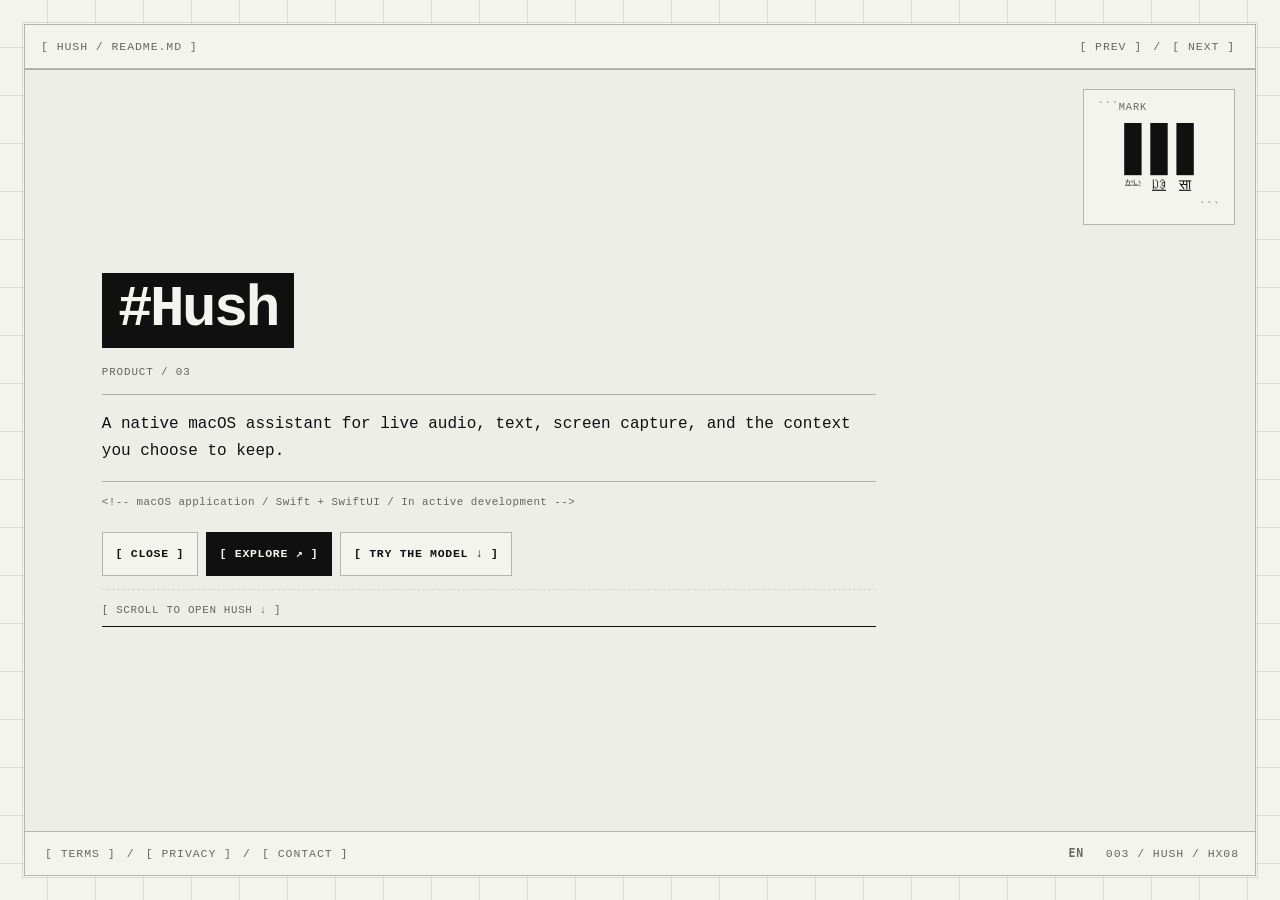
==== commit e71415e7: "Show Hush seeing and listening on a monitor" ====
--- a/index.html
+++ b/index.html
@@ -64,8 +64,8 @@
     <link rel="stylesheet" href="/assets/styles/product-continuation.css?v=20260821-seamless-handoff-v2">
     <script src="/assets/scripts/site-motion.js?v=20260818-dynamic-grid" defer></script>
     <script src="/assets/scripts/brand-language-intro.js?v=20260831-india-japan-25" defer></script>
-    <link rel="stylesheet" href="/assets/styles/product-model.css?v=1bf3cdd4809c">
-    <script src="/assets/scripts/product-model.js?v=fff83a759ddb" defer></script>
+    <link rel="stylesheet" href="/assets/styles/product-model.css?v=656095d6eeb8">
+    <script src="/assets/scripts/product-model.js?v=3aabcb968b8a" defer></script>
   </head>
   <body data-page-family="directory" data-page="hush">
     <a class="skip-link" href="#hush-detail">Skip to Hush details</a>
@@ -142,64 +142,24 @@
                 </ol>
               <!-- anatomy:model:start -->
               <figure class="product-model iso" id="hush-model" data-working-model="hush" data-no-translate aria-labelledby="hush-model-title">
-                <div class="model-heading"><span>FIG 03</span><h3 id="hush-model-title">Hush for Mac</h3></div>
+                <div class="model-heading"><span>FIG 03</span><h3 id="hush-model-title">Hush monitor</h3></div>
                 <div class="model-plate">
-                  <div class="app-scene" data-app-kind="mac-window">
-                    <svg class="iso-svg app-housing" viewBox="0 0 640 400" preserveAspectRatio="none" aria-hidden="true"><title>Hush for Mac. Its workspace sidebar, model picker, welcome suggestions, selected sample context, conversation, and Message Hush composer.</title><g class="iso-solid"><path class="iso-fill" d="M14 367.3L14 30.8L14.1 29.1L14.5 27.5L15.2 26L16.1 24.6L17.2 23.4L18.5 22.3L20 21.5L21.6 20.9L23.2 20.5L24.9 20.4L617.8 20.4L619.5 20.5L621.2 20.9L622.8 21.5L624.2 22.3L625.5 23.4L626.7 24.6L627.6 26L628.2 27.5L628.6 29.1L628.7 30.8L628.7 371.9L628.6 373.5L628.2 375.1L627.6 376.6L626.7 378L625.5 379.2L624.2 380.3L622.8 381.2L621.2 381.8L619.5 382.2L617.8 382.3L24.9 382.3L23.2 382.2L21.6 381.8L20 381.2L18.5 380.3L17.2 379.2L16.1 378L15.2 376.6L14.5 375.1L14.1 373.5L14 371.9Z"/><path class="iso-shade" data-shade="0" d="M628.7 371.9L628.6 373.5L628.6 368.9L628.7 367.3ZM628.6 373.5L628.2 375.1L628.2 370.5L628.6 368.9ZM628.2 375.1L627.6 376.6L627.6 372L628.2 370.5ZM627.6 376.6L626.7 378L626.7 373.4L627.6 372ZM626.7 378L625.5 379.2L625.5 374.6L626.7 373.4ZM625.5 379.2L624.2 380.3L624.2 375.7L625.5 374.6ZM624.2 380.3L622.8 381.2L622.8 376.5L624.2 375.7Z"/><path class="iso-shade" data-shade="1" d="M622.8 381.2L621.2 381.8L621.2 377.1L622.8 376.5ZM621.2 381.8L619.5 382.2L619.5 377.5L621.2 377.1ZM619.5 382.2L617.8 382.3L617.8 377.6L619.5 377.5Z"/><path class="iso-shade" data-shade="2" d="M617.8 382.3L24.9 382.3L24.9 377.6L617.8 377.6ZM24.9 382.3L23.2 382.2L23.2 377.5L24.9 377.6ZM23.2 382.2L21.6 381.8L21.6 377.1L23.2 377.5ZM21.6 381.8L20 381.2L20 376.5L21.6 377.1Z"/><path class="iso-shade" data-shade="3" d="M20 381.2L18.5 380.3L18.5 375.7L20 376.5ZM18.5 380.3L17.2 379.2L17.2 374.6L18.5 375.7ZM17.2 379.2L16.1 378L16.1 373.4L17.2 374.6ZM16.1 378L15.2 376.6L15.2 372L16.1 373.4ZM15.2 376.6L14.5 375.1L14.5 370.5L15.2 372ZM14.5 375.1L14.1 373.5L14.1 368.9L14.5 370.5ZM14.1 373.5L14 371.9L14 367.3L14.1 368.9Z"/><path class="iso-top" d="M617.8 20.4L619.5 20.5L621.2 20.9L622.8 21.5L624.2 22.3L625.5 23.4L626.7 24.6L627.6 26L628.2 27.5L628.6 29.1L628.7 30.8L628.7 367.3L628.6 368.9L628.2 370.5L627.6 372L626.7 373.4L625.5 374.6L624.2 375.7L622.8 376.5L621.2 377.1L619.5 377.5L617.8 377.6L24.9 377.6L23.2 377.5L21.6 377.1L20 376.5L18.5 375.7L17.2 374.6L16.1 373.4L15.2 372L14.5 370.5L14.1 368.9L14 367.3L14 30.8L14.1 29.1L14.5 27.5L15.2 26L16.1 24.6L17.2 23.4L18.5 22.3L20 21.5L21.6 20.9L23.2 20.5L24.9 20.4Z"/><path class="iso-line iso-crease" data-tone="lo" d="M628.7 367.3L628.6 368.9L628.2 370.5L627.6 372L626.7 373.4L625.5 374.6L624.2 375.7L622.8 376.5L621.2 377.1L619.5 377.5L617.8 377.6L24.9 377.6L23.2 377.5L21.6 377.1L20 376.5L18.5 375.7L17.2 374.6L16.1 373.4L15.2 372L14.5 370.5L14.1 368.9L14 367.3"/><path class="iso-line iso-bevel" data-tone="lo" d="M628.7 367.3L627.3 368.7L626.9 370.1L626.3 371.4L625.6 372.6L624.6 373.7L623.4 374.6L622.2 375.4L620.8 375.9L619.3 376.2L617.8 376.3L25 376.3L23.4 376.2L22 375.9L20.6 375.4L19.3 374.6L18.2 373.7L17.2 372.6L16.4 371.4L15.8 370.1L15.5 368.7L14 367.3"/><path class="iso-line iso-edge" data-tone="hi" d="M14 367.3L14 30.8L14.1 29.1L14.5 27.5L15.2 26L16.1 24.6L17.2 23.4L18.5 22.3L20 21.5L21.6 20.9L23.2 20.5L24.9 20.4L617.8 20.4L619.5 20.5L621.2 20.9L622.8 21.5L624.2 22.3L625.5 23.4L626.7 24.6L627.6 26L628.2 27.5L628.6 29.1L628.7 30.8L628.7 367.3M628.7 371.9L628.6 373.5L628.2 375.1L627.6 376.6L626.7 378L625.5 379.2L624.2 380.3L622.8 381.2L621.2 381.8L619.5 382.2L617.8 382.3L24.9 382.3L23.2 382.2L21.6 381.8L20 381.2L18.5 380.3L17.2 379.2L16.1 378L15.2 376.6L14.5 375.1L14.1 373.5L14 371.9M628.7 367.3L628.7 371.9M14 367.3L14 371.9"/></g><path class="iso-line" data-tone="faint" d="M617.8 30.1L617.9 30.1L618 30.1L618.1 30.2L618.2 30.2L618.3 30.3L618.4 30.4L618.4 30.5L618.5 30.5L618.5 30.6L618.5 30.8L618.5 367.3L618.5 367.4L618.5 367.5L618.4 367.5L618.4 367.6L618.3 367.7L618.2 367.8L618.1 367.8L618 367.9L617.9 367.9L617.8 367.9L24.9 367.9L24.8 367.9L24.7 367.9L24.6 367.8L24.5 367.8L24.4 367.7L24.4 367.6L24.3 367.5L24.3 367.5L24.3 367.4L24.2 367.3L24.2 30.8L24.3 30.6L24.3 30.5L24.3 30.5L24.4 30.4L24.4 30.3L24.5 30.2L24.6 30.2L24.7 30.1L24.8 30.1L24.9 30.1Z"/></svg>
-                    <div class="app-screen" data-app-surface="hush"><section class="hush-screen" data-app-name="Hush" aria-label="Hush sample Mac workspace">
-      <aside class="hush-sidebar" data-app-region="sidebar" aria-label="Hush workspace sidebar">
-        <div class="hush-wordmark"><span class="hush-mark" aria-hidden="true">h</span><span>hush</span></div>
-        <span class="hush-search"><span aria-hidden="true">⌕</span> Find a conversation</span>
-        <ul class="hush-navigation" aria-label="Workspace pages">
-          <li class="hush-selected"><span aria-hidden="true">▤</span> Chat</li>
-          <li><span aria-hidden="true">⊞</span> Discover</li>
-          <li><span aria-hidden="true">▱</span> My models</li>
-          <li><span aria-hidden="true">◴</span> Runtime</li>
-        </ul>
-        <div class="hush-history">
-          <span class="hush-eyebrow">Conversations</span>
-          <p data-model-region="saved" hidden><span aria-hidden="true">▤</span> <span data-model-text="conversationTitle">Tomorrow's meeting</span></p>
-          <p class="hush-fresh" data-model-region="welcome">A fresh start.</p>
-        </div>
-        <span class="hush-settings"><span aria-hidden="true">⚙</span> Settings</span>
-      </aside>
-      <div class="hush-chat">
-        <header class="hush-toolbar" data-app-region="model-picker">
-          <span class="hush-model-picker"><span aria-hidden="true">◇</span><span data-model-text="modelName">Apple On-Device</span><span aria-hidden="true">⌄</span></span>
-          <span class="app-sample-badge">SAMPLE</span>
-        </header>
-        <div class="hush-chat-body">
-          <div class="hush-welcome" data-app-region="welcome" data-model-region="welcome">
-            <p class="hush-eyebrow">A private place for your ideas</p>
-            <h4>A clearer space<br>to think.</h4>
-            <div class="hush-suggestions">
-              <span><span aria-hidden="true">☼</span><strong>Untangle an idea</strong><small>Find the clear next step</small></span>
-              <span><span aria-hidden="true">✎</span><strong>Make it well written</strong><small>A first draft, a fresh angle</small></span>
-              <span><span aria-hidden="true">▧</span><strong>Bring your context</strong><small>Read an image or document</small></span>
-              <span><span aria-hidden="true">◇</span><strong>Find your model</strong><small>Explore the open ecosystem</small></span>
-            </div>
-          </div>
-          <div class="hush-context" data-app-region="context" data-model-region="context">
-            <span class="hush-context-icon" aria-hidden="true">▤</span>
-            <div><span class="hush-document-chip" data-model-text="contextLabel">meeting-notes.txt</span><strong data-model-text="contextTitle">Tomorrow's meeting</strong><p data-model-text="contextBody">Tomorrow's meeting is at 10. Bring the draft and decide who will send the follow-up.</p></div>
-          </div>
-          <div class="hush-conversation" data-app-region="conversation" data-model-region="conversation" hidden>
-            <div class="hush-message hush-user"><span>You</span><p data-model-text="prompt">Turn this note into a short meeting checklist.</p></div>
-            <div class="hush-message hush-answer"><span>Hush <small>SAMPLE RESPONSE</small></span><p data-model-text="response">Meet at 10. Bring the draft. Choose one person to send the follow-up.</p></div>
-          </div>
-        </div>
-        <footer class="hush-composer-region" data-app-region="composer">
-          <p class="hush-chat-status" data-model-text="chatStatus">Review the sample context to begin.</p>
-          <div class="hush-composer"><span class="hush-attach" aria-hidden="true">+</span><span data-model-text="composer">Message Hush…</span><button type="button" class="hush-send" data-model-action="ask" data-model-icon-action aria-label="Send the sample question" disabled>↑</button></div>
-        </footer>
+                  <div class="app-scene" data-app-kind="monitor">
+                    <svg class="iso-svg app-housing" viewBox="0 0 640 400" preserveAspectRatio="none" aria-hidden="true"><title>Hush desktop monitor with a sample document, spoken note, seeing and listening indicators, and an activity feed.</title></svg>
+                    <div class="app-screen" data-app-surface="hush"><section class="hush-screen" data-app-name="Hush" aria-label="Hush sample desktop activity monitor">
+      <div class="hush-desktop" data-app-region="desktop">
+        <div class="hush-desktop-bar"><span>● ● ●</span><strong>Desk · local sample</strong><span data-model-text="activityTime">09:41</span></div>
+        <div class="hush-document"><div class="hush-document-bar"><span>◫</span><span data-model-text="documentApp">Notes</span><span>⋯</span></div><div class="hush-document-body"><small data-model-text="documentLabel">DOCUMENT</small><h4 data-model-text="documentTitle">Launch review notes</h4><p data-model-text="documentBody">Bring the release checklist to the 10:00 review.</p><p class="hush-document-detail" data-model-text="documentDetail">Owners and follow-up still need to be decided.</p></div></div>
+        <section class="hush-activity" data-app-region="activity" aria-label="Hush sample activity view"><div class="hush-activity-header"><span class="hush-orb" aria-hidden="true">◉</span><strong>hush</strong><span class="app-sample-badge">SAMPLE ACTIVITY</span></div><div class="hush-signals"><span data-model-signal="seeing">◉ Seeing</span><span data-model-signal="listening">▂▆▃▇ Listening</span></div><p data-model-text="heardText">No spoken note yet.</p><p class="hush-summary" data-model-text="summary">Play to follow the sample activity.</p><div class="hush-model-picker" data-app-region="model-picker">◇ <span data-model-text="modelName">Apple On-Device</span></div></section>
       </div>
+      <div class="hush-feed" data-app-region="feed"><strong>Observation feed</strong><span data-model-text="feed">Sample ready · no live capture</span></div>
     </section></div>
                   </div>
-                  <div class="model-footer"><span class="model-hint">Workspace · selected context · conversation</span><output data-model-readout aria-live="off">Tomorrow&#39;s meeting · Review the sample context to begin. Responses are prerecorded sample content.</output></div>
+                  <div class="model-footer"><span class="model-hint">Local sample desktop activity · seeing and listening</span><output data-model-readout aria-live="off">Sample activity 1 of 5. Sample ready · no live capture. Play to follow the sample activity.</output></div>
                 </div>
-                <div class="model-controls" data-model-controls role="group" aria-label="Try the hush model" hidden><label>Sample context<select data-model-action="source"><option value="microphone">Spoken note</option><option value="text" selected>Text note</option><option value="capture">Calendar capture</option></select></label><div class="model-control-row"><button type="button" data-model-action="review">Review context</button><button type="button" data-model-action="ask" disabled>Ask</button><button type="button" data-model-action="save" disabled>Show in history</button><button type="button" data-model-action="reset" class="model-reset">Reset</button></div></div>
+                <div class="model-controls" data-model-controls role="group" aria-label="Try the hush model" hidden><div class="model-control-row"><button type="button" data-model-action="play" aria-pressed="false">Play sample</button><button type="button" data-model-action="next">Next activity</button><button type="button" data-model-action="reset" class="model-reset">Reset</button></div><p class="model-motion-note" data-model-motion-note hidden>Reduced motion is on. Use Next activity to explore each sample event.</p></div>
                 <p class="model-status" data-model-status aria-live="polite" aria-atomic="true"></p>
-                <figcaption>The Mac workspace pairs its model picker and conversation sidebar with selected context. Review a sample, ask for the prerecorded response, and show the conversation in history.</figcaption>
+                <figcaption>Hush’s sample monitor follows a document edit, a related email, and a spoken note. Play or step through the local example to see the observed activity and its useful summary. This demo does not capture your screen or microphone.</figcaption>
               </figure>
               <!-- anatomy:model:end -->
               </section>
--- a/assets/styles/product-model.css
+++ b/assets/styles/product-model.css
@@ -300,3 +300,84 @@
   .terminal-scan-status { font-size: .65rem; }
   .terminal-footer { font-size: .6rem; }
 }
+
+.product-model .app-scene[data-app-kind="tv"],
+.product-model .app-scene[data-app-kind="monitor"] { padding: clamp(8px, 1.6vw, 16px); padding-bottom: 0; }
+.product-model .app-scene[data-app-kind="tv"]::after { content: ""; display: block; width: 78%; height: clamp(28px, 5vw, 50px); margin: 0 auto; background: linear-gradient(70deg, transparent 0 14%, var(--anatomy-mid) 15% 17%, transparent 18% 82%, var(--anatomy-mid) 83% 85%, transparent 86%); }
+.product-model .app-scene[data-app-kind="monitor"]::after { content: ""; display: block; width: 42%; height: clamp(35px, 6vw, 60px); margin: 0 auto; background: linear-gradient(90deg, transparent 0 38%, var(--anatomy-shade-1) 39% 61%, transparent 62%), linear-gradient(to bottom, transparent 0 75%, var(--anatomy-mid) 76% 82%, var(--anatomy-shade-2) 83%); clip-path: polygon(35% 0,65% 0,65% 74%,100% 83%,100% 100%,0 100%,0 83%,35% 74%); }
+.product-model .app-scene[data-app-kind="tv"] .app-screen { height: clamp(270px, 40vw, 480px); border: clamp(8px, 1.8vw, 17px) solid color-mix(in srgb, var(--app-paper) 14%, var(--app-ink)); border-bottom-width: clamp(12px, 2.2vw, 21px); border-radius: 10px; background: color-mix(in srgb, var(--app-paper) 14%, var(--app-ink)); box-shadow: inset 0 0 0 1px color-mix(in srgb, var(--app-paper) 54%, var(--app-ink)), 0 7px 18px color-mix(in srgb, color-mix(in srgb, var(--app-paper) 0%, var(--app-ink)) 13%, transparent); }
+.product-model .app-scene[data-app-kind="monitor"] .app-screen { height: clamp(340px, 39vw, 470px); border: clamp(7px, 1.3vw, 13px) solid color-mix(in srgb, var(--app-paper) 23%, var(--app-ink)); border-bottom-width: clamp(12px, 2vw, 20px); border-radius: 11px; box-shadow: 0 8px 18px color-mix(in srgb, color-mix(in srgb, var(--app-paper) 0%, var(--app-ink)) 13%, transparent); }
+.product-model .app-scene[data-app-kind="physical-globe"] { padding: 8px 0; }
+.product-model .app-scene[data-app-kind="physical-globe"] .app-screen { overflow: visible; height: auto; border: 0; border-radius: 0; background: transparent; }
+.product-model .app-scene[data-app-kind="physical-globe"] .app-housing { display: none; }
+.together-screen { padding: 0; gap: 0; color: color-mix(in srgb, var(--app-paper) 94%, var(--app-ink)); background: color-mix(in srgb, var(--app-paper) 14%, var(--app-ink)); }
+.together-player { border-radius: 0; }
+.together-video { background: color-mix(in srgb, var(--app-paper) 37%, var(--app-ink)); }
+.together-topbar { top: 8px; left: 8px; right: 8px; }
+.together-captions { bottom: 8px; }
+.together-tv-chrome { flex: none; display: grid; gap: 2px; padding: 6px 10px 5px; color: color-mix(in srgb, var(--app-paper) 94%, var(--app-ink)); background: color-mix(in srgb, var(--app-paper) 14%, var(--app-ink)); }
+.together-timeline { padding: 0; }
+.together-timeline input { flex: 1; min-width: 0; height: 24px; margin: 0; accent-color: color-mix(in srgb, var(--app-paper) 88%, var(--app-ink)); cursor: pointer; }
+.together-languages { display: flex; justify-content: space-between; align-items: center; gap: 8px; font-size: 11px; }
+.together-languages label { display: flex; align-items: center; gap: 4px; }
+.together-languages select, .together-languages button { min-height: 28px; border: 1px solid color-mix(in srgb, var(--app-paper) 58%, var(--app-ink)); border-radius: 4px; padding: 2px 6px; color: color-mix(in srgb, var(--app-paper) 98%, var(--app-ink)); background: color-mix(in srgb, var(--app-paper) 26%, var(--app-ink)); font: inherit; }
+.together-languages button { min-width: 35px; }
+.together-media-status { font-size: 11px; color: color-mix(in srgb, var(--app-paper) 81%, var(--app-ink)); }
+.together-captions p { font-size: clamp(11px, 2.5cqi, 18px); }
+.hush-screen { display: block; color: color-mix(in srgb, var(--app-paper) 17%, var(--app-ink)); background: color-mix(in srgb, var(--app-paper) 87%, var(--app-ink)); }
+.hush-desktop { position: relative; height: calc(100% - 31px); padding: 7px; background: linear-gradient(145deg,color-mix(in srgb, var(--app-paper) 72%, var(--app-ink)),color-mix(in srgb, var(--app-paper) 91%, var(--app-ink))); }
+.hush-desktop-bar { display: flex; justify-content: space-between; gap: 5px; font-size: 11px; }
+.hush-desktop-bar span:first-child { color: color-mix(in srgb, var(--app-paper) 39%, var(--app-ink)); }
+.hush-document { width: 54%; height: calc(100% - 30px); margin-top: 9px; overflow: hidden; border: 1px solid color-mix(in srgb, var(--app-paper) 75%, var(--app-ink)); border-radius: 7px; background: color-mix(in srgb, var(--app-paper) 98%, var(--app-ink)); box-shadow: 0 8px 18px color-mix(in srgb, color-mix(in srgb, var(--app-paper) 26%, var(--app-ink)) 15%, transparent); }
+.hush-document-bar { display: flex; justify-content: space-between; gap: 4px; padding: 6px 9px; border-bottom: 1px solid color-mix(in srgb, var(--app-paper) 87%, var(--app-ink)); font-size: 11px; }
+.hush-document-body { padding: clamp(8px, 2vw, 20px); }
+.hush-document-body small { font-size: 11px; letter-spacing: .08em; color: color-mix(in srgb, var(--app-paper) 42%, var(--app-ink)); }
+.hush-document-body h4 { margin: 8px 0; font-size: clamp(14px, 3cqi, 22px); line-height: 1.1; }
+.hush-document-body p { margin: 0 0 8px; font-size: clamp(11px, 1.7cqi, 13px); line-height: 1.35; }
+.hush-document-detail { color: color-mix(in srgb, var(--app-paper) 42%, var(--app-ink)); }
+.hush-activity { position: absolute; right: 2%; top: 17%; width: 42%; min-height: 65%; display: flex; flex-direction: column; gap: 7px; padding: clamp(7px, 1.8vw, 15px); border: 1px solid color-mix(in srgb, var(--app-paper) 34%, var(--app-ink)); border-radius: 12px; color: color-mix(in srgb, var(--app-paper) 97%, var(--app-ink)); background: color-mix(in srgb, var(--app-paper) 22%, var(--app-ink)); box-shadow: 0 12px 25px color-mix(in srgb, color-mix(in srgb, var(--app-paper) 17%, var(--app-ink)) 33%, transparent); }
+.hush-activity-header { display: flex; flex-wrap: wrap; align-items: center; gap: 5px; }
+.hush-activity-header .app-sample-badge { margin-left: auto; padding: 2px 4px; font-size: 11px; }
+.hush-orb { display: grid; place-items: center; width: 22px; height: 22px; border-radius: 50%; color: color-mix(in srgb, var(--app-paper) 87%, var(--app-ink)); background: color-mix(in srgb, var(--app-paper) 38%, var(--app-ink)); }
+.hush-signals { display: flex; flex-wrap: wrap; gap: 4px; }
+.hush-signals span { padding: 3px 5px; border: 1px solid color-mix(in srgb, var(--app-paper) 56%, var(--app-ink)); border-radius: 20px; opacity: .5; font-size: 11px; white-space: nowrap; }
+.hush-signals span[data-active="true"] { opacity: 1; color: color-mix(in srgb, var(--app-paper) 89%, var(--app-ink)); border-color: color-mix(in srgb, var(--app-paper) 77%, var(--app-ink)); }
+.hush-activity p { line-height: 1.35; font-size: clamp(11px, 1.65cqi, 13px); }
+.hush-summary { padding-top: 6px; border-top: 1px solid color-mix(in srgb, var(--app-paper) 48%, var(--app-ink)); font-weight: 650; }
+.hush-model-picker { margin-top: auto; color: color-mix(in srgb, var(--app-paper) 81%, var(--app-ink)); font-size: 11px; }
+.hush-feed { display: flex; align-items: center; gap: 8px; height: 31px; overflow: hidden; padding: 4px 8px; background: color-mix(in srgb, var(--app-paper) 94%, var(--app-ink)); font-size: 11px; white-space: nowrap; }
+.hush-feed span { overflow: hidden; text-overflow: ellipsis; }
+.sekai-object { max-width: 520px; margin-inline: auto; text-align: center; background: transparent; }
+.sekai-object-heading { display: flex; align-items: baseline; justify-content: center; gap: 8px; font-size: 14px; }
+.sekai-object-heading span { color: var(--ink-muted); font-size: 11px; }
+.sekai-globe { width: min(100%, 440px); margin-inline: auto; }
+.sekai-meridian { fill: none; stroke: var(--ink); stroke-width: 5; opacity: .8; }
+.sekai-axis, .sekai-support { fill: none; stroke: var(--ink); stroke-width: 5; stroke-linecap: round; }
+.sekai-base { fill: var(--ink); opacity: .8; }
+.sekai-camera { margin: -8px 0 8px; }
+.sekai-object-details { display: flex; justify-content: center; flex-wrap: wrap; gap: 7px 13px; font-size: 11px; }
+.sekai-object-details span { color: var(--ink-muted); }
+.sekai-object-details strong { color: var(--ink); }
+.sekai-atlas-credit { justify-content: center; border: 0; padding: 8px 0 0; }
+@media (max-width: 560px) {
+  .product-model .app-scene[data-app-kind="tv"] .app-screen { height: 300px; }
+  .product-model .app-scene[data-app-kind="monitor"] .app-screen { height: 340px; }
+  .hush-activity { width: 49%; right: 2%; }
+  .hush-document { width: 69%; }
+}
+
+@media (max-width: 560px) {
+  .hush-document { width: 44%; overflow: auto; }
+  .hush-activity { top: 12%; bottom: 7px; min-height: 0; overflow: auto; }
+  .hush-activity-header .app-sample-badge { max-width: 100%; white-space: normal; text-wrap: balance; }
+  .hush-feed { gap: 4px; font-size: 11px; }
+}
+@media (max-width: 380px) {
+  .product-model .app-scene[data-app-kind="monitor"] .app-screen { height: 380px; }
+  .hush-document-body { padding: 7px; }
+  .hush-document-body h4 { font-size: 13px; }
+  .hush-activity { width: 52%; right: 1%; padding: 7px; }
+  .hush-activity-header { gap: 3px; }
+  .together-source { white-space: nowrap; }
+  .together-languages { flex-wrap: wrap; gap: 3px 6px; }
+}
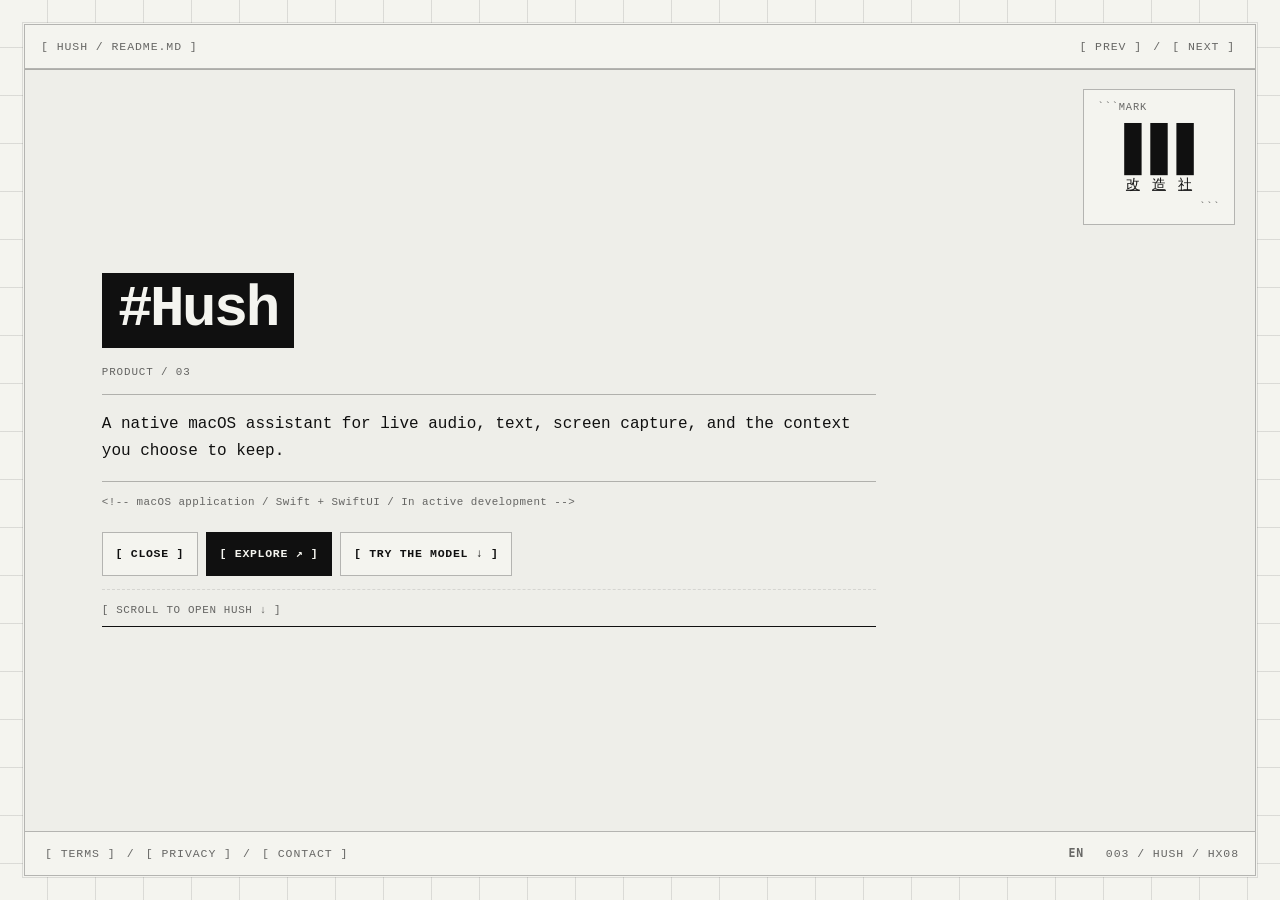
==== commit 30a90608: "Keep the site mark in static Japanese" ====
--- a/index.html
+++ b/index.html
@@ -63,7 +63,6 @@
     <script src="/assets/scripts/site-language.js?v=20260925-code-only-1" defer></script>
     <link rel="stylesheet" href="/assets/styles/product-continuation.css?v=20260821-seamless-handoff-v2">
     <script src="/assets/scripts/site-motion.js?v=20260818-dynamic-grid" defer></script>
-    <script src="/assets/scripts/brand-language-intro.js?v=20260831-india-japan-25" defer></script>
     <link rel="stylesheet" href="/assets/styles/product-model.css?v=656095d6eeb8">
     <script src="/assets/scripts/product-model.js?v=3aabcb968b8a" defer></script>
   </head>
@@ -313,9 +312,9 @@
       <a class="home-logo is-ready" href="https://kaizosha.org/" aria-label="Return to Kaizōsha">
         <span class="brand-lockup" aria-hidden="true">
           <span class="brand-lockup__mark">
-            <span class="brand-lockup__unit"><span class="brand-lockup__bar"></span><span class="brand-lockup__glyph">改</span></span>
-            <span class="brand-lockup__unit"><span class="brand-lockup__bar"></span><span class="brand-lockup__glyph">造</span></span>
-            <span class="brand-lockup__unit"><span class="brand-lockup__bar"></span><span class="brand-lockup__glyph">社</span></span>
+            <span class="brand-lockup__unit"><span class="brand-lockup__bar"></span><span class="brand-lockup__glyph" lang="ja">改</span></span>
+            <span class="brand-lockup__unit"><span class="brand-lockup__bar"></span><span class="brand-lockup__glyph" lang="ja">造</span></span>
+            <span class="brand-lockup__unit"><span class="brand-lockup__bar"></span><span class="brand-lockup__glyph" lang="ja">社</span></span>
           </span>
         </span>
       </a>
